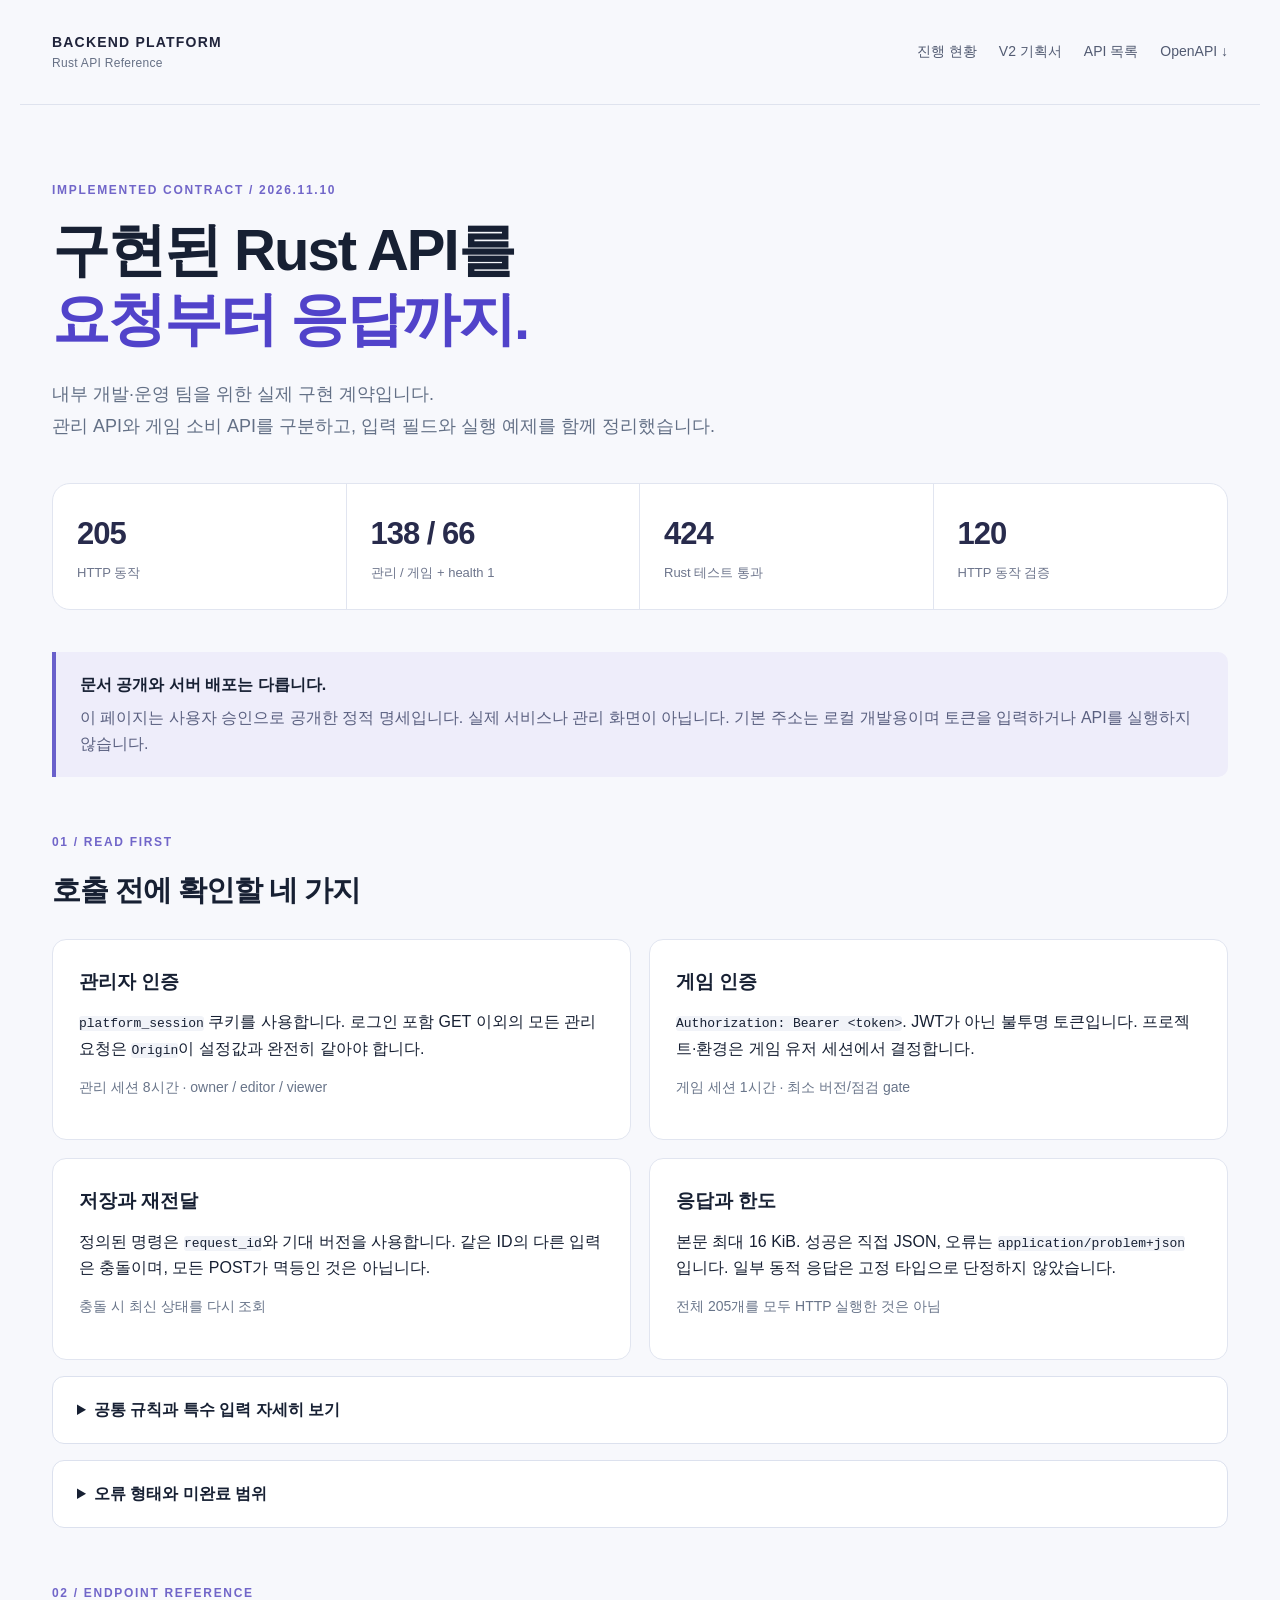
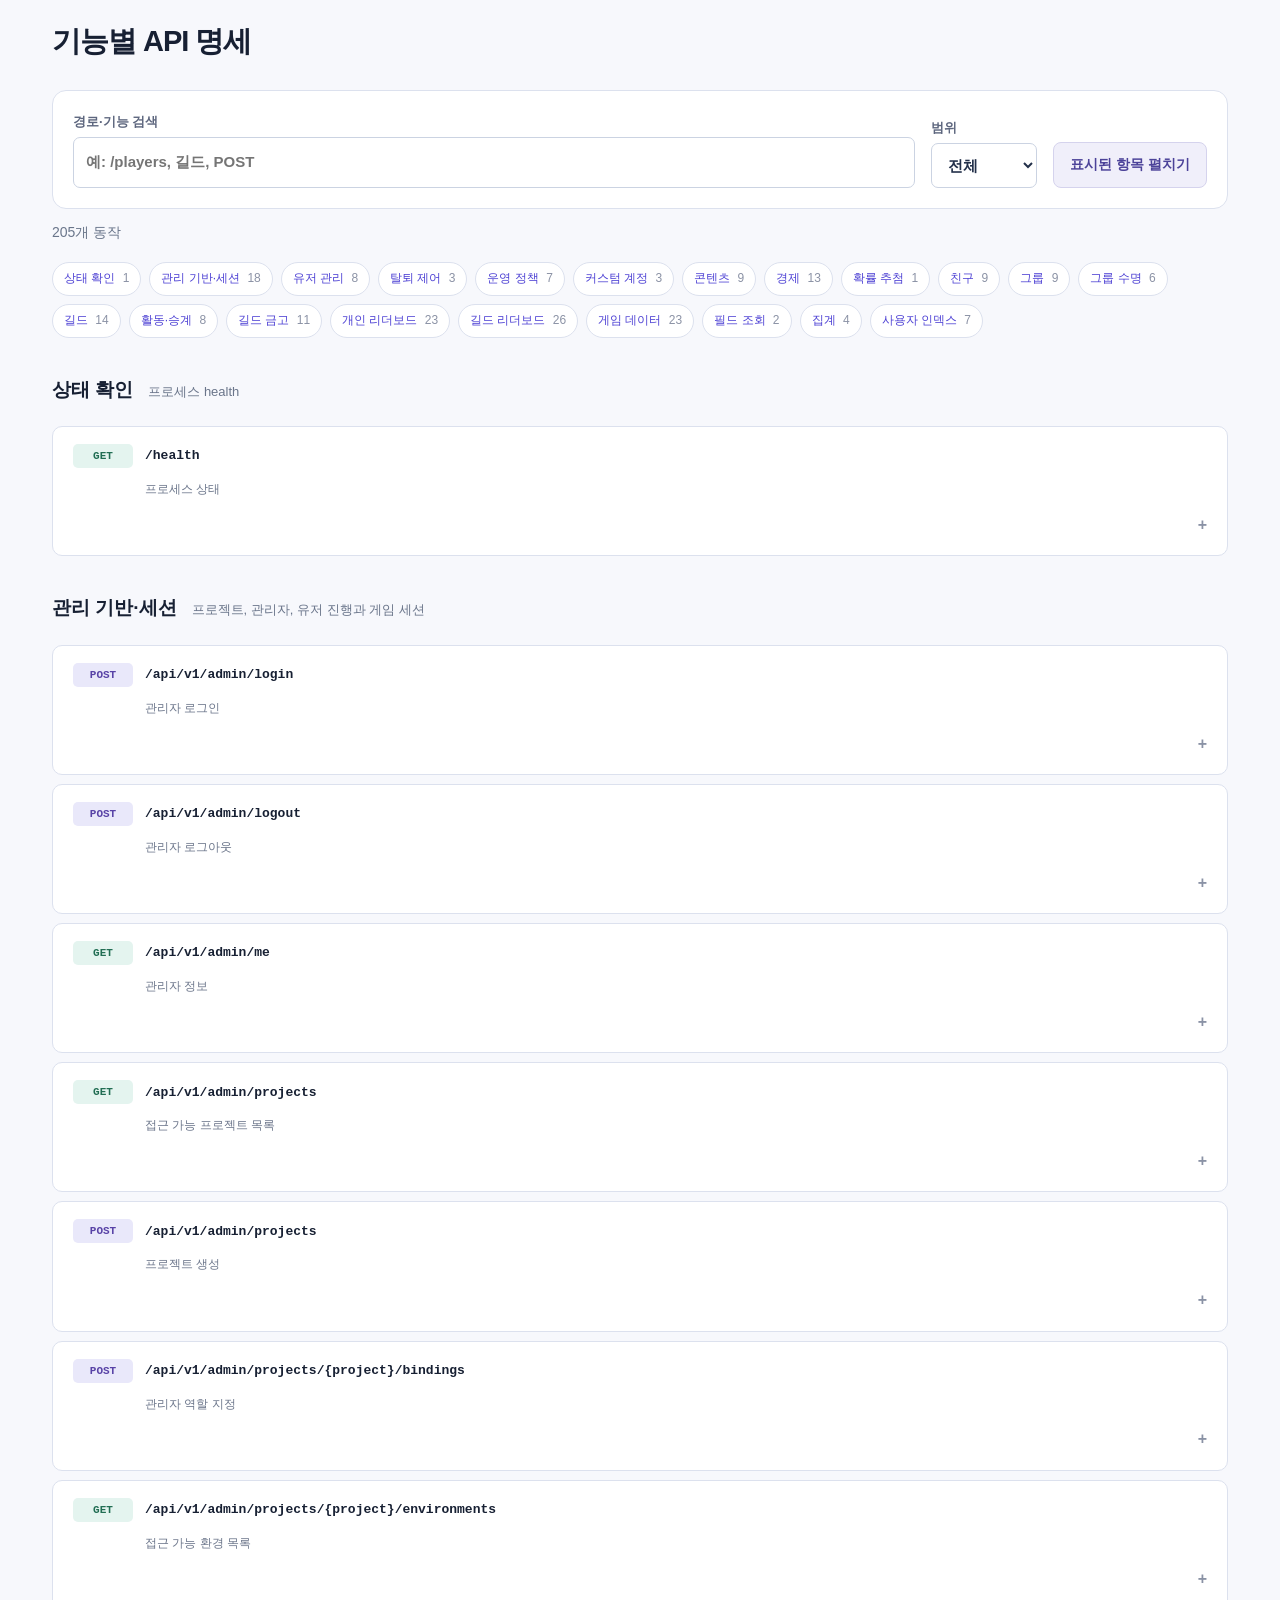
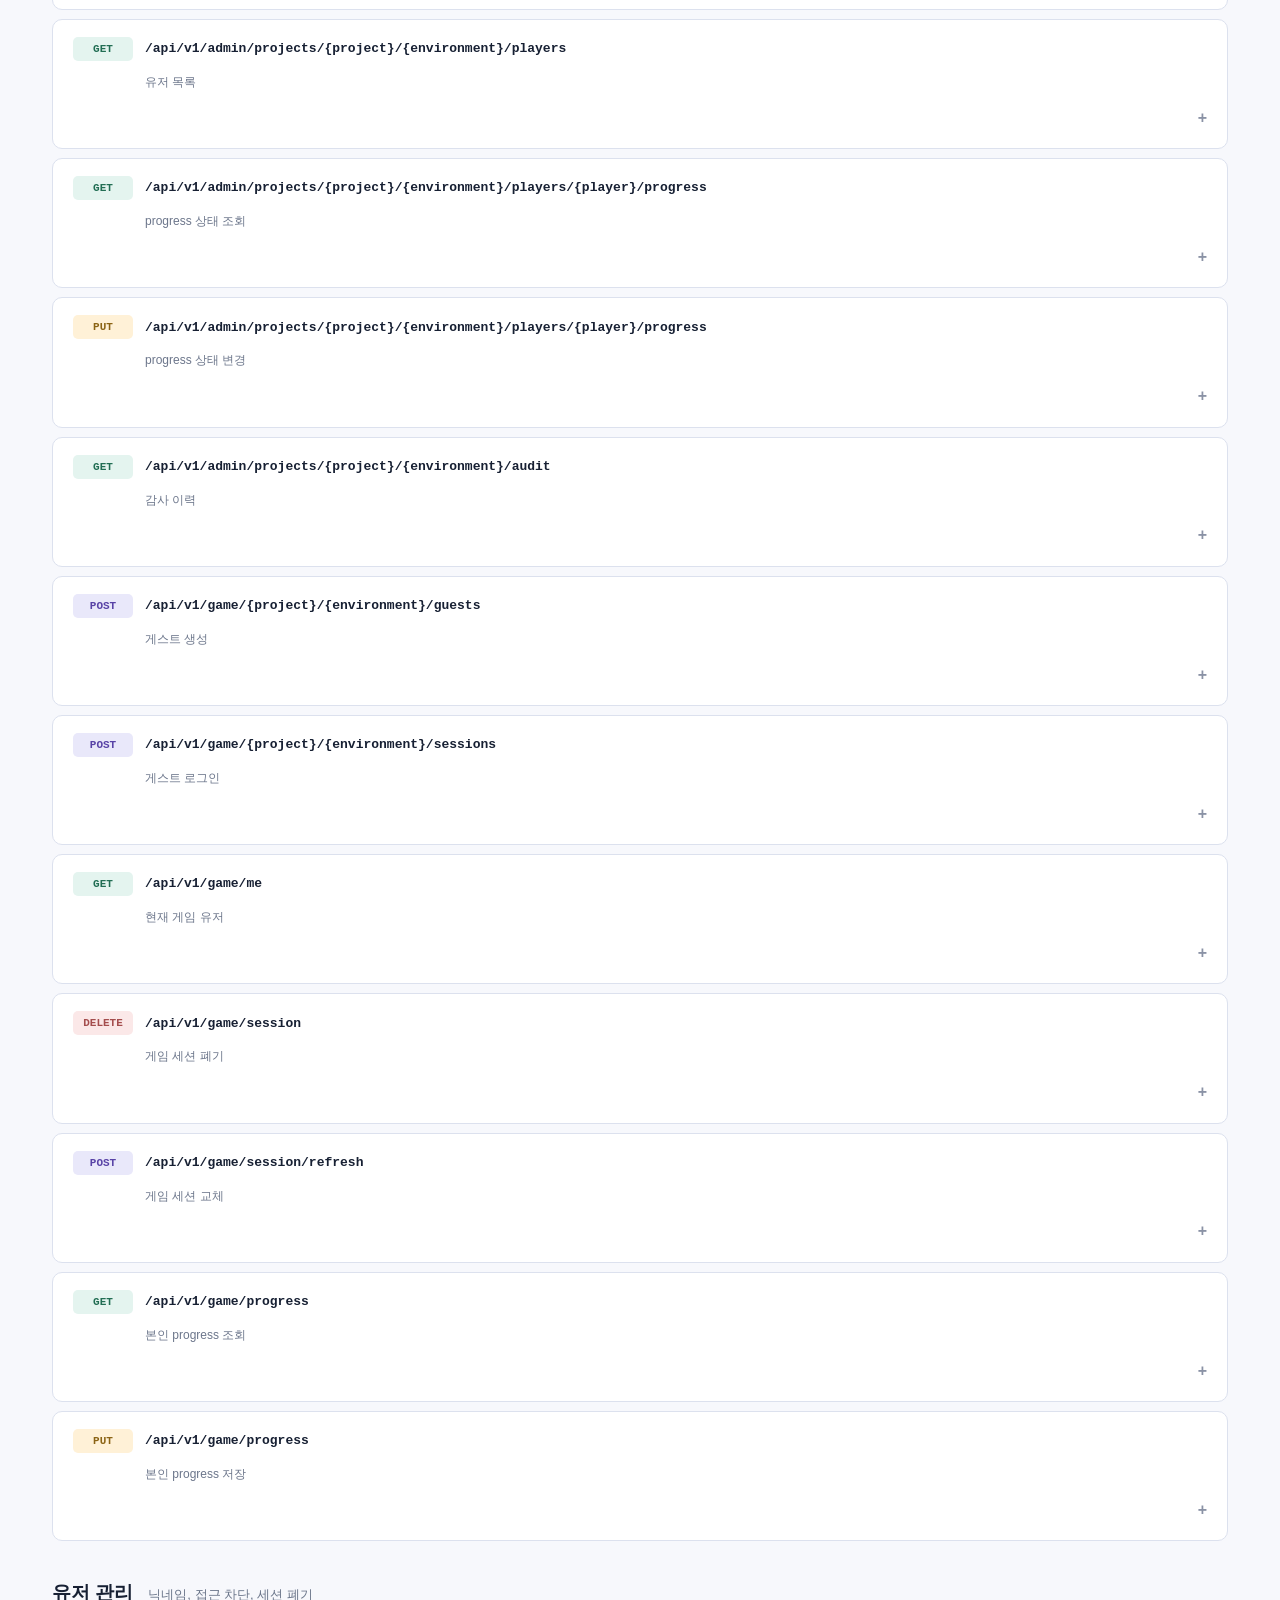
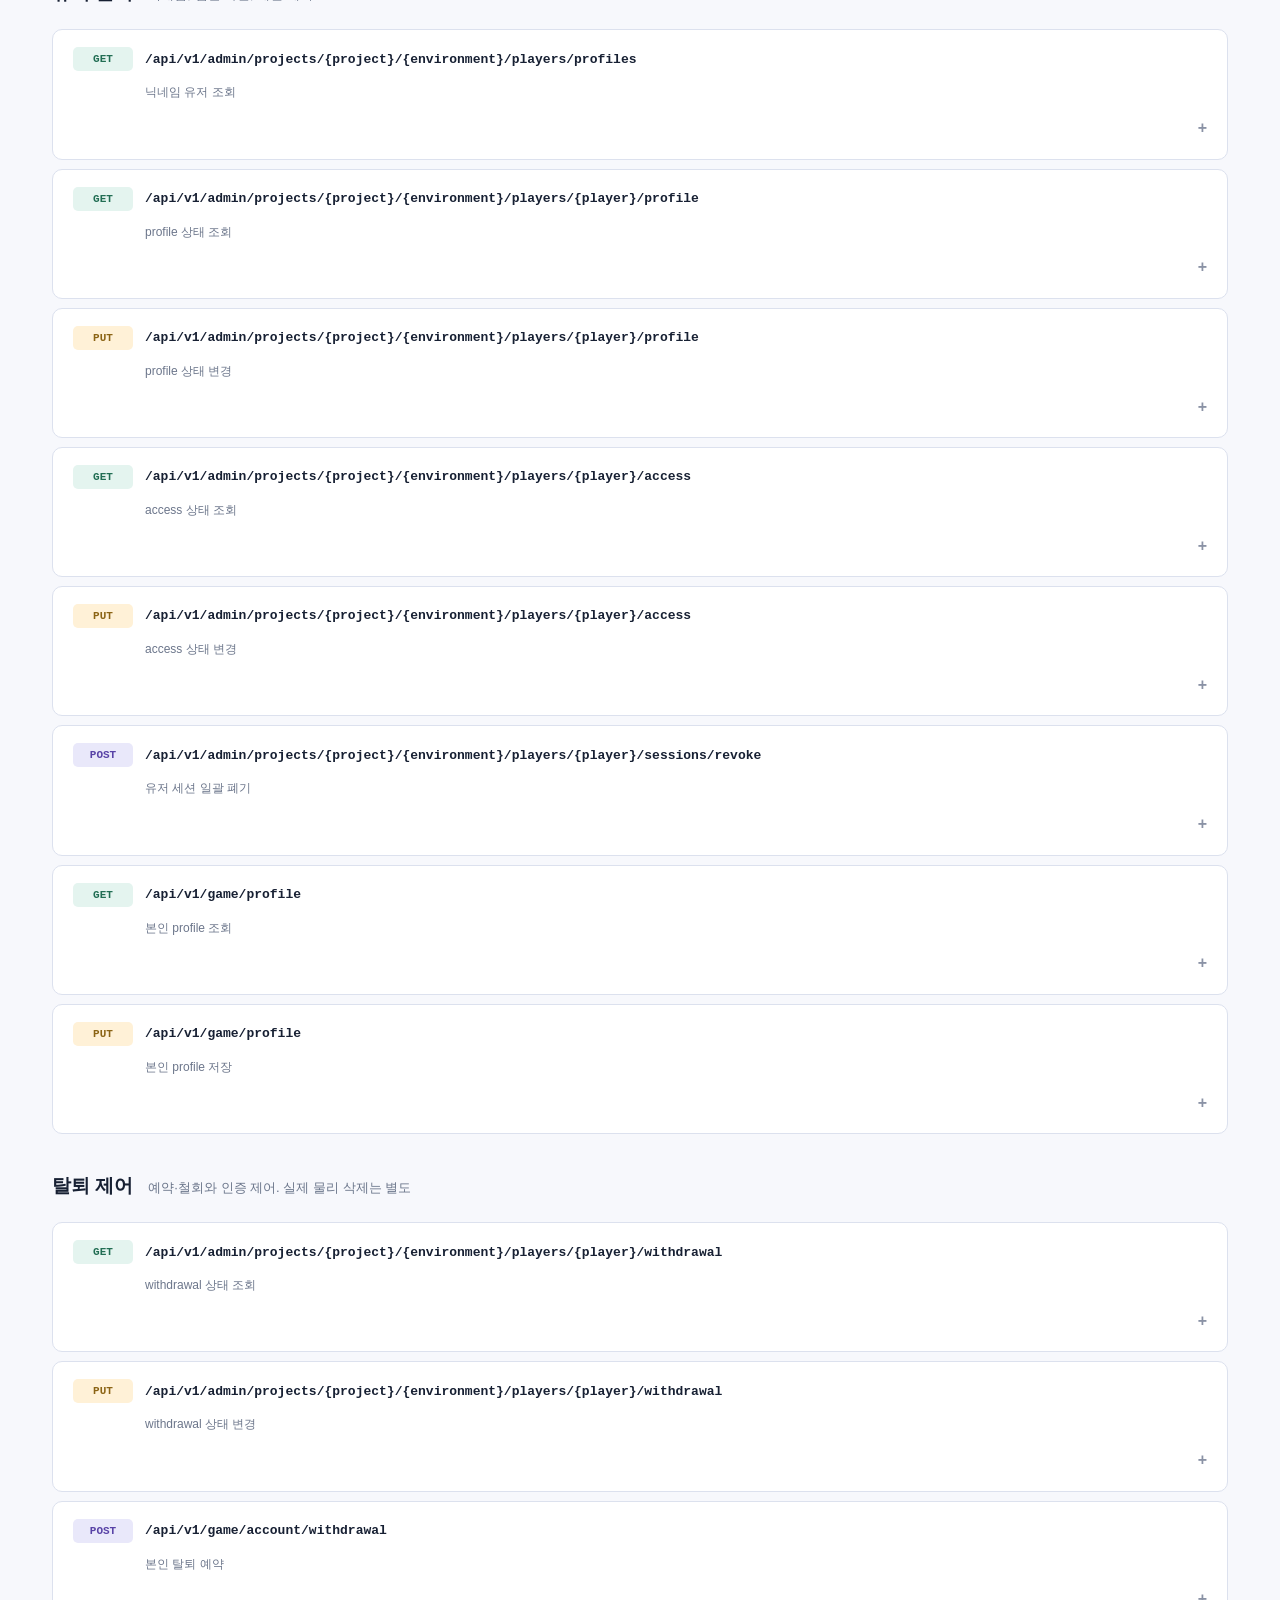
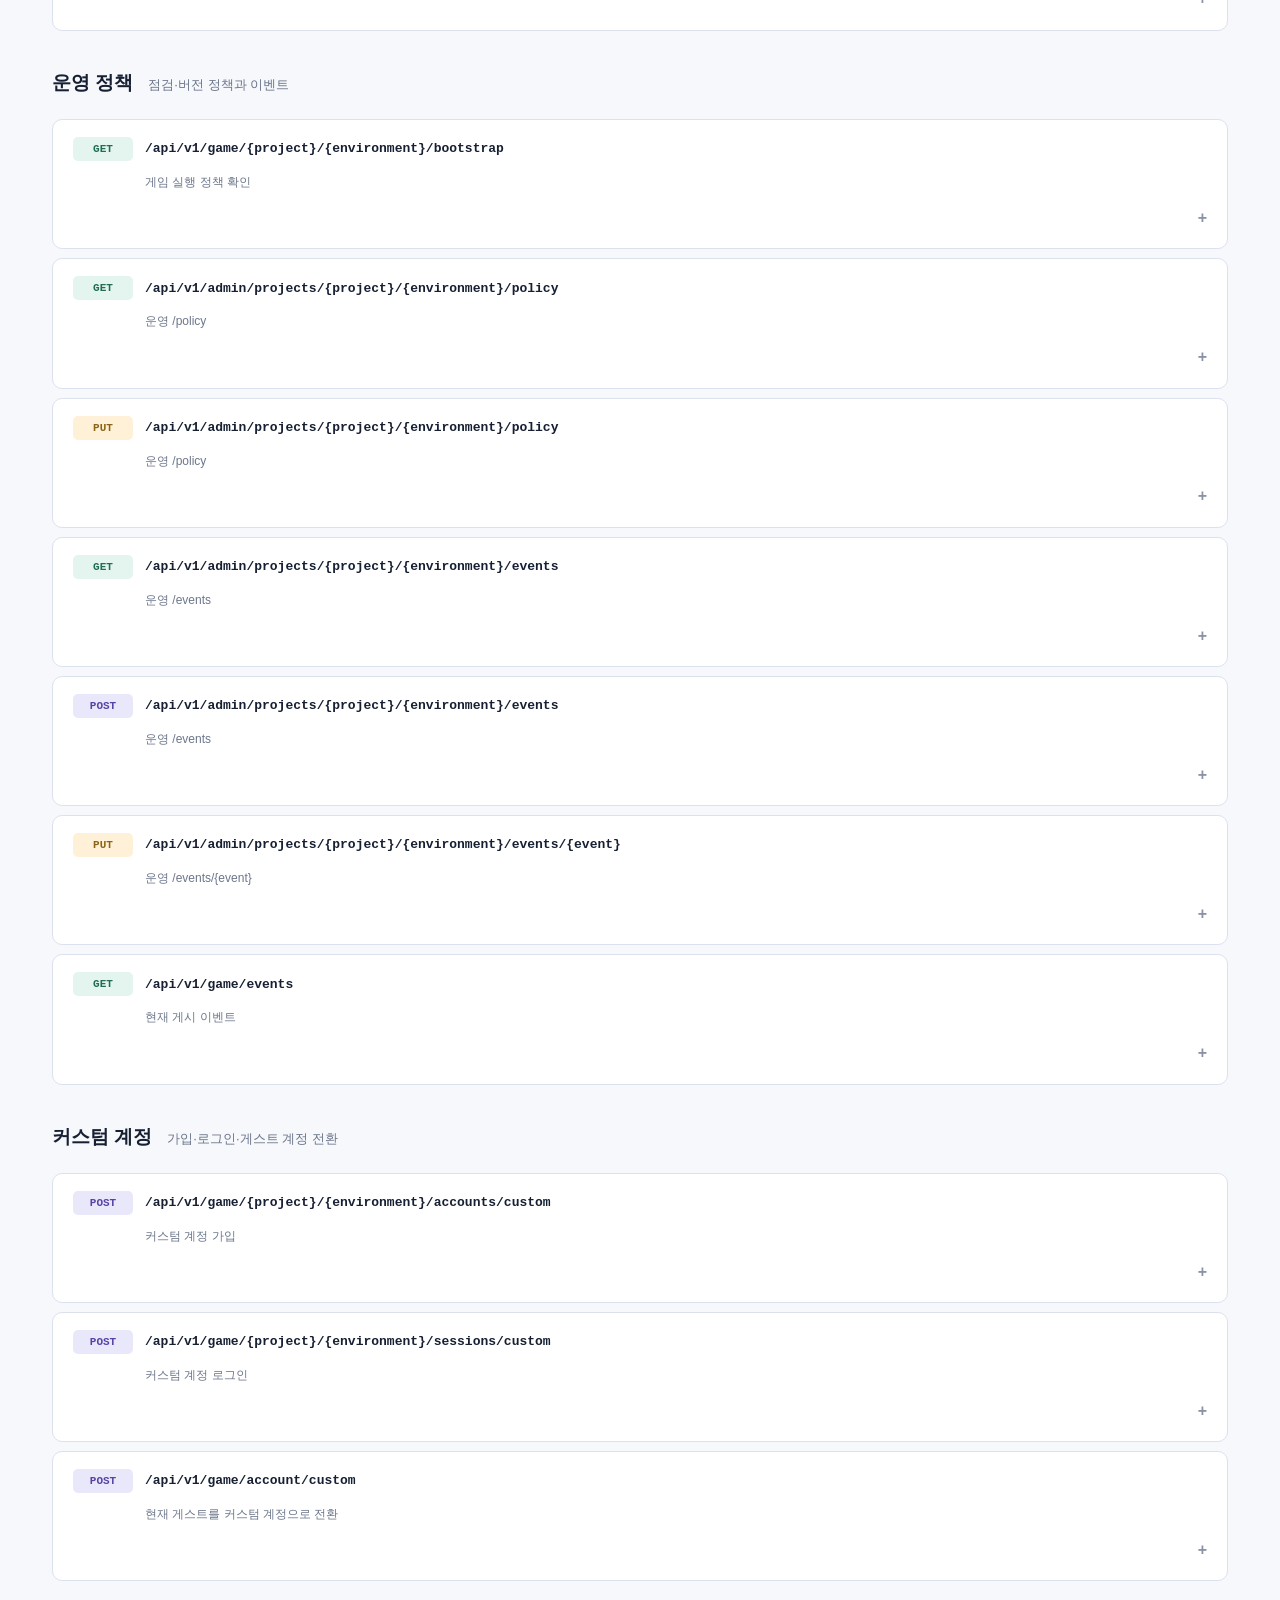
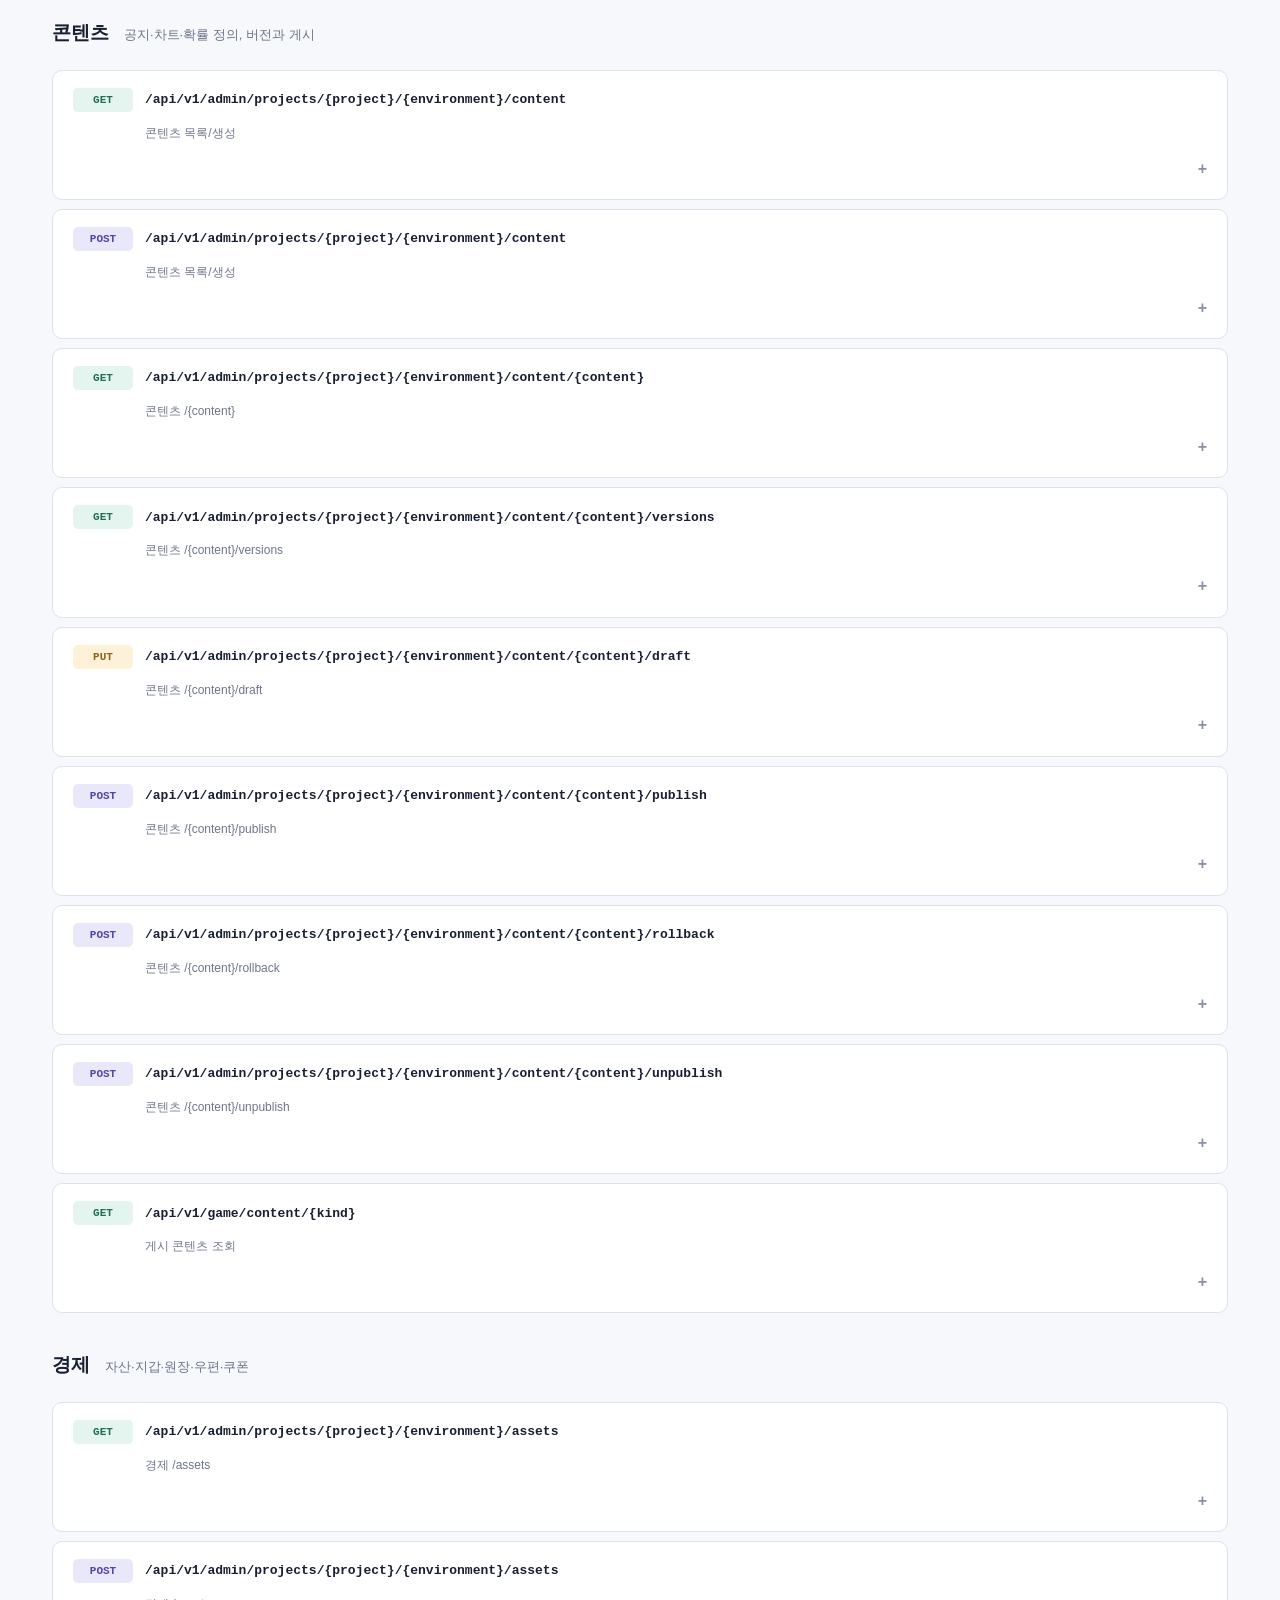
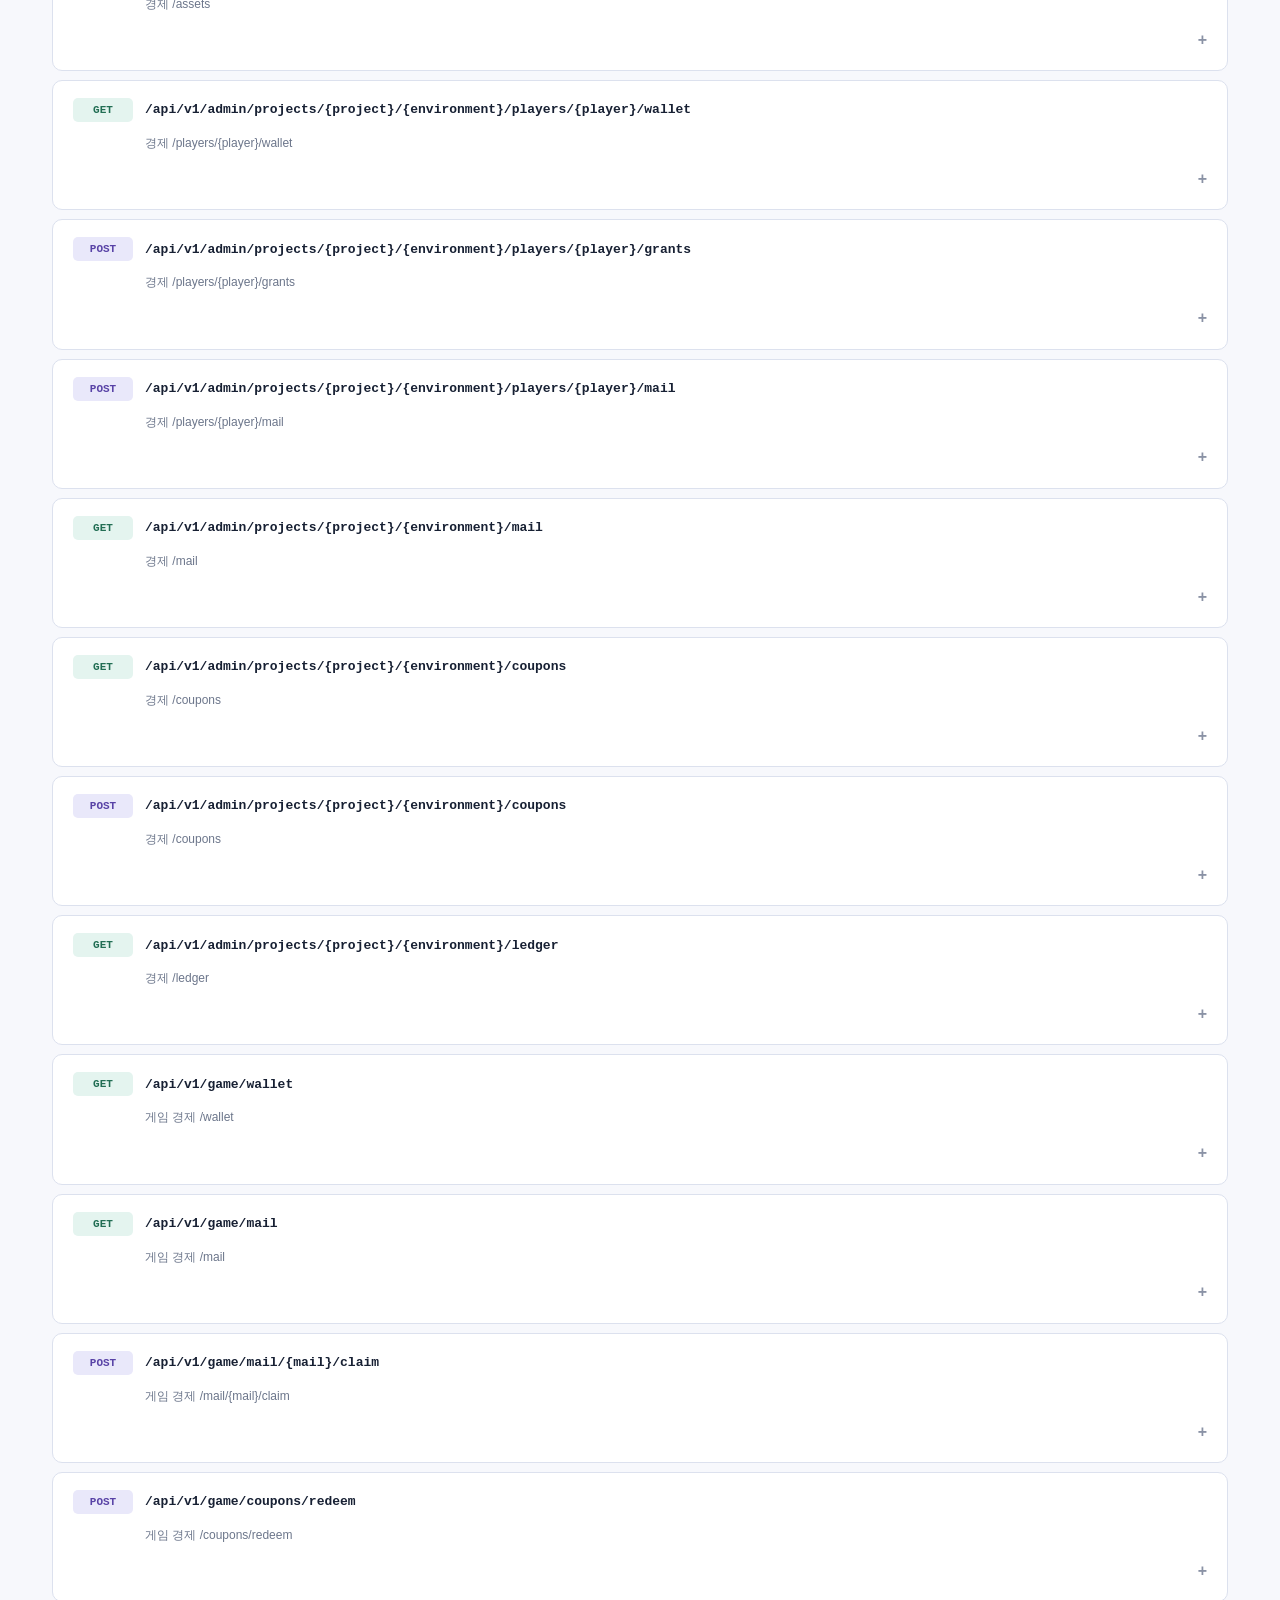
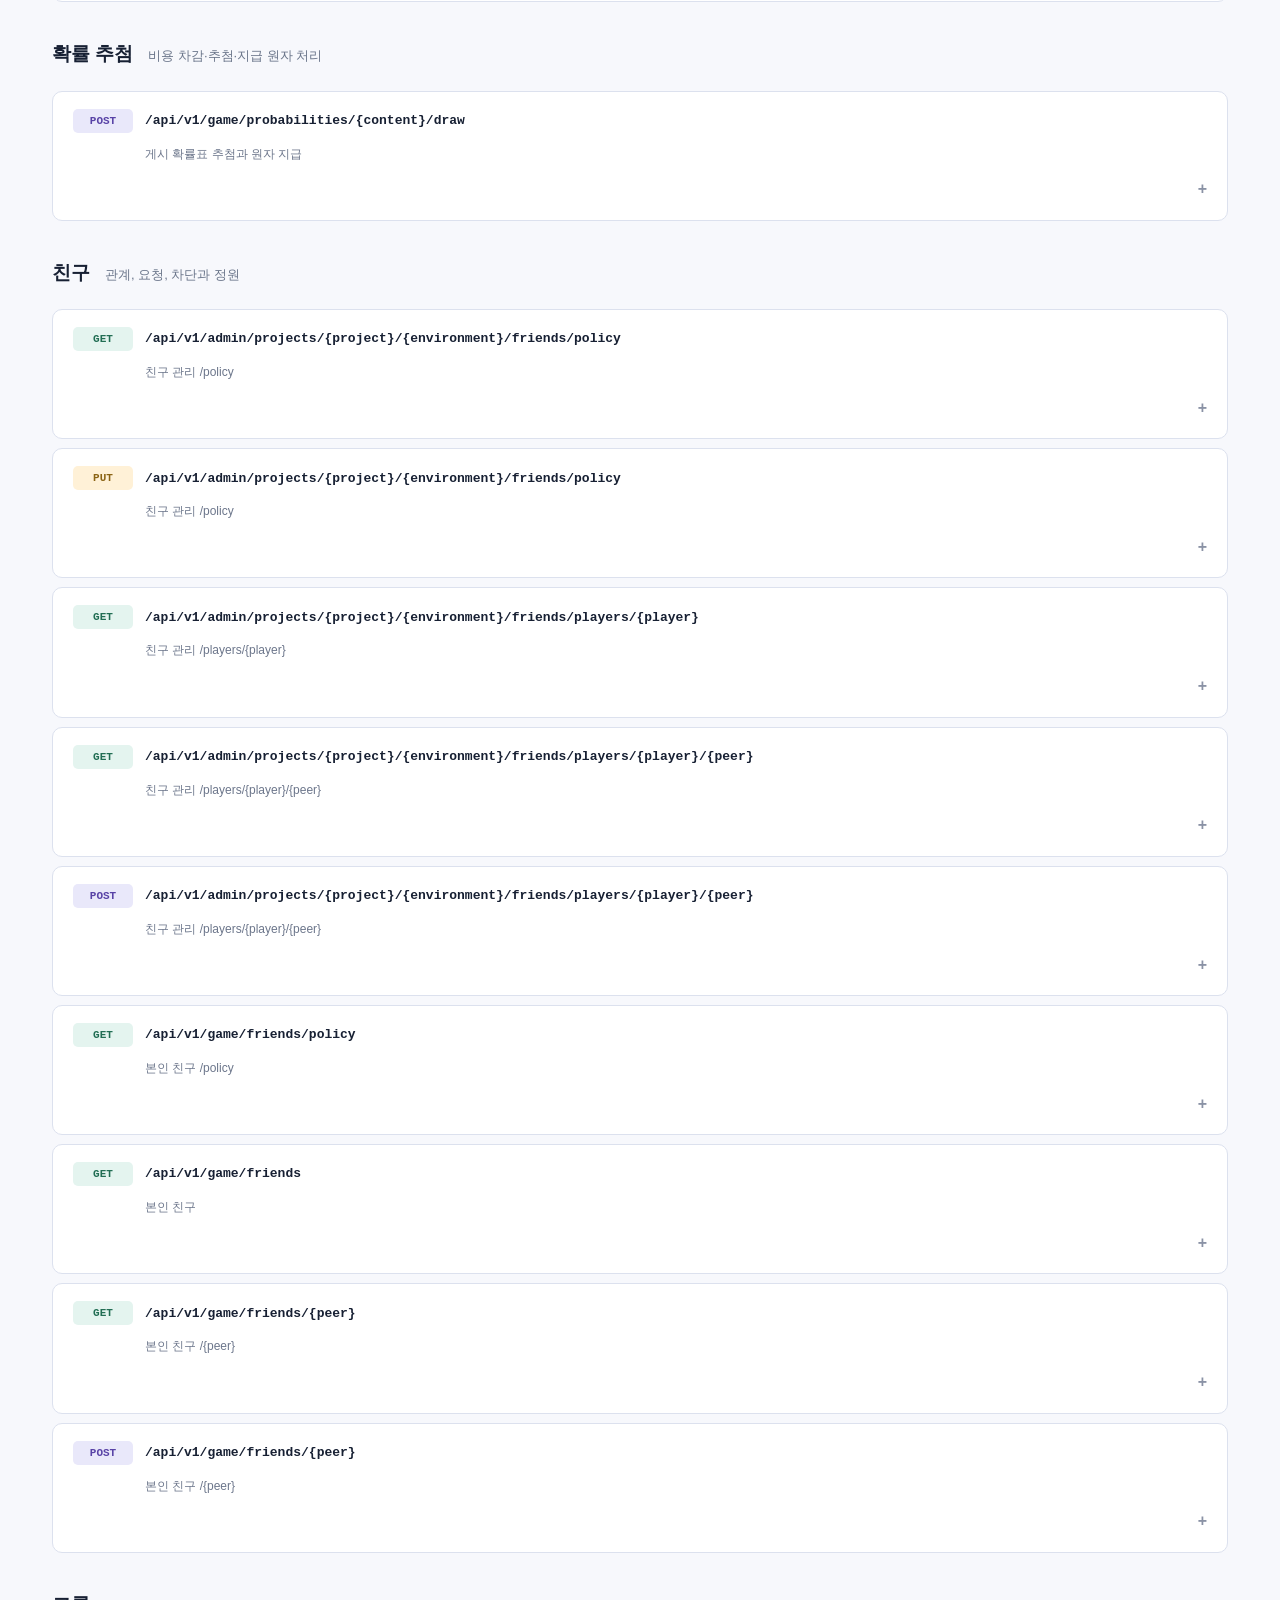
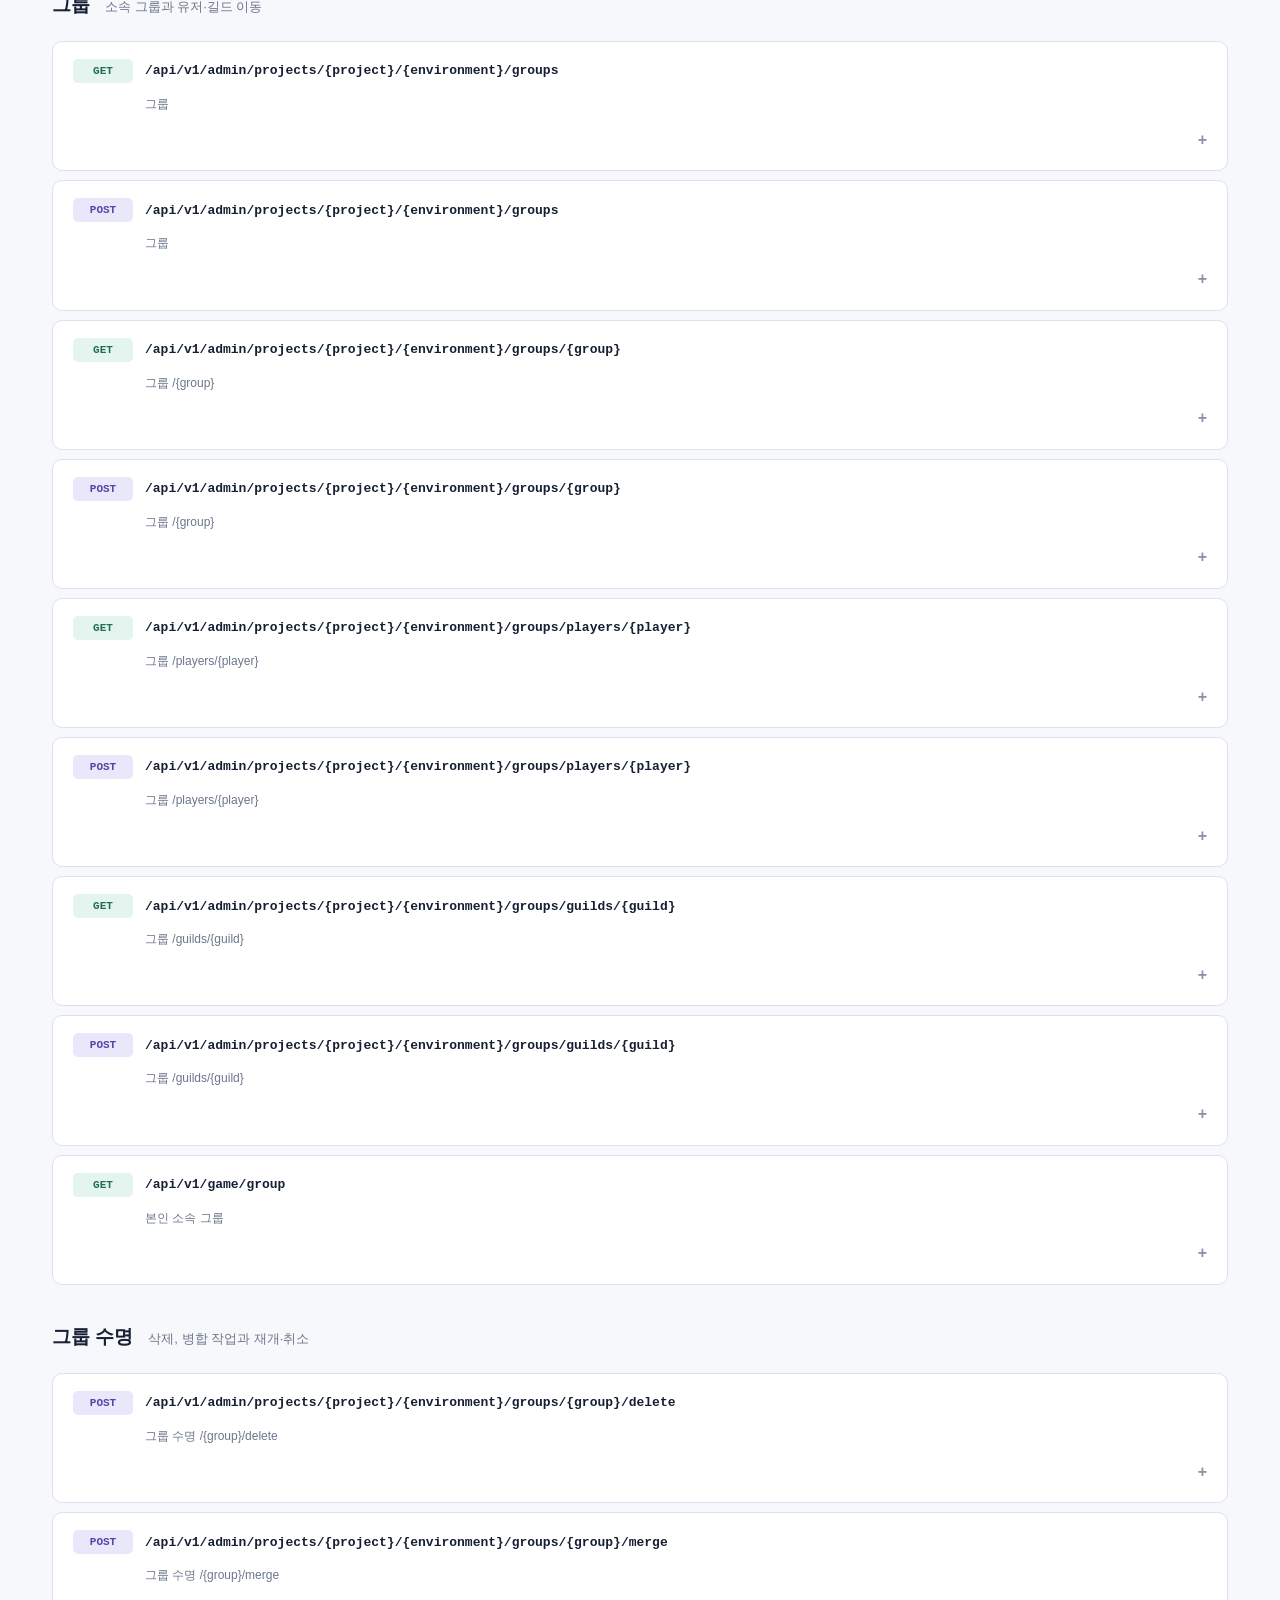
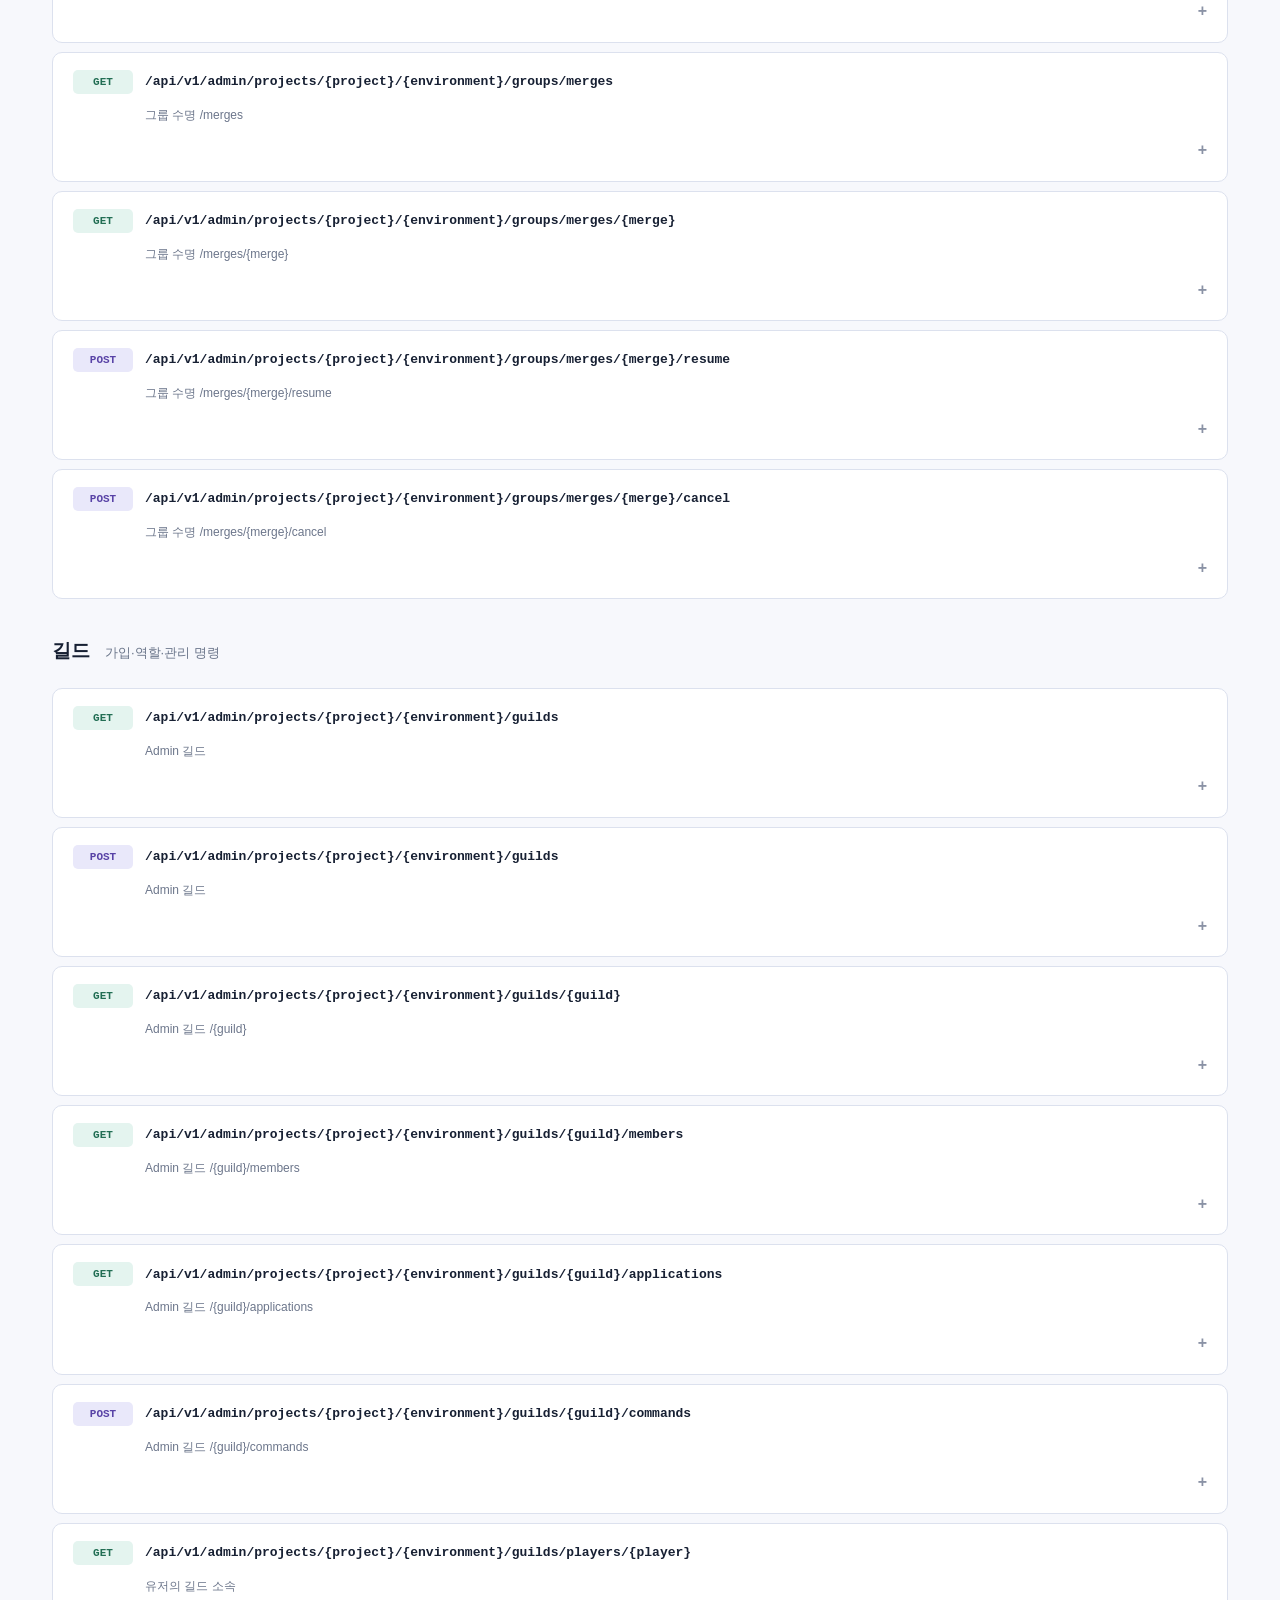
==== api/index.html @ 409e67e9 "Publish Rust API reference and backend platform V2 plan" ====
<!doctype html><html lang="ko"><head><meta charset="utf-8"><meta name="viewport" content="width=device-width, initial-scale=1"><meta name="robots" content="noindex,nofollow"><meta name="description" content="현재 구현된 Rust 관리·게임 API 205개 동작. 인증, 요청 필드, 응답 예제와 OpenAPI 다운로드."><title>Rust API 명세 · Backend Platform</title><link rel="stylesheet" href="styles.css"></head><body><a class="skip" href="#main">본문으로 건너뛰기</a><header><a class="brand" href="../">BACKEND PLATFORM<span>Rust API Reference</span></a><nav aria-label="문서 이동"><a href="../">진행 현황</a><a href="../plan-v2/">V2 기획서</a><a href="#operations">API 목록</a><a href="openapi.yaml" download>OpenAPI ↓</a></nav></header><main id="main"><section class="hero"><p class="eyebrow">IMPLEMENTED CONTRACT / 2026.11.10</p><h1>구현된 Rust API를<br><span>요청부터 응답까지.</span></h1><p class="lead">내부 개발·운영 팀을 위한 실제 구현 계약입니다.<br>관리 API와 게임 소비 API를 구분하고, 입력 필드와 실행 예제를 함께 정리했습니다.</p><div class="metrics"><div><strong>205</strong><span>HTTP 동작</span></div><div><strong>138 / 66</strong><span>관리 / 게임 + health 1</span></div><div><strong>424</strong><span>Rust 테스트 통과</span></div><div><strong>120</strong><span>HTTP 동작 검증</span></div></div></section><aside class="notice"><strong>문서 공개와 서버 배포는 다릅니다.</strong><p>이 페이지는 사용자 승인으로 공개한 정적 명세입니다. 실제 서비스나 관리 화면이 아닙니다. 기본 주소는 로컬 개발용이며 토큰을 입력하거나 API를 실행하지 않습니다.</p></aside><section id="guide"><p class="eyebrow">01 / READ FIRST</p><h2>호출 전에 확인할 네 가지</h2><div class="cards"><article><h3>관리자 인증</h3><p><code>platform_session</code> 쿠키를 사용합니다. 로그인 포함 GET 이외의 모든 관리 요청은 <code>Origin</code>이 설정값과 완전히 같아야 합니다.</p><p class="muted">관리 세션 8시간 · owner / editor / viewer</p></article><article><h3>게임 인증</h3><p><code>Authorization: Bearer &lt;token&gt;</code>. JWT가 아닌 불투명 토큰입니다. 프로젝트·환경은 게임 유저 세션에서 결정합니다.</p><p class="muted">게임 세션 1시간 · 최소 버전/점검 gate</p></article><article><h3>저장과 재전달</h3><p>정의된 명령은 <code>request_id</code>와 기대 버전을 사용합니다. 같은 ID의 다른 입력은 충돌이며, 모든 POST가 멱등인 것은 아닙니다.</p><p class="muted">충돌 시 최신 상태를 다시 조회</p></article><article><h3>응답과 한도</h3><p>본문 최대 16 KiB. 성공은 직접 JSON, 오류는 <code>application/problem+json</code>입니다. 일부 동적 응답은 고정 타입으로 단정하지 않았습니다.</p><p class="muted">전체 205개를 모두 HTTP 실행한 것은 아님</p></article></div><details class="guide"><summary>공통 규칙과 특수 입력 자세히 보기</summary><div class="guide-grid"><div><h3>주소와 상태</h3><p>기본 API: <code>http://127.0.0.1:8080/api/v1</code><br>Health: <code>GET /health</code><br>기본 Origin: <code>http://localhost:5188</code></p><p>현재 제품 서버에 <code>/docs</code>나 <code>/openapi</code> 라우트는 없습니다. 이 명세 파일은 별도로 게시한 것입니다.</p><h3>빈 본문과 빈 객체</h3><p>빈 본문은 null로 처리됩니다. 게스트 생성·우편 수령·활동 기록에는 반드시 <code>{}</code>를 보냅니다.</p><h3>관리 사유</h3><p>관리 변경은 대부분 공백 아닌 reason이 필요합니다. 게임 요청은 대체로 reason을 금지하지만, 길드 금고와 길드 점수 refresh는 reason을 요구합니다.</p></div><div><h3>게임 버전</h3><p><code>X-Client-Version</code>은 x.y.z 숫자 버전입니다. bootstrap은 헤더 대신 필수 query <code>client_version</code>을 사용합니다. 최소 버전 미달은 426, 활성 점검은 503입니다.</p><h3>조회·그룹 경로</h3><p>그룹별 리더보드의 관리 경로에는 <code>/groups/{group}</code>가 필요합니다. 게임은 현재 유저 그룹을 자동 선택합니다. Count/Any는 cursor를 받지 않습니다.</p><h3>단일 서버 경계</h3><p>현재 SQLite DB22·WAL, DB 슬롯 8개, busy 대기 3초입니다. 분산 확장·운영 SLO·실제 백업 복원 성공을 이 문서로 보장하지 않습니다.</p></div></div></details><details class="guide"><summary>오류 형태와 미완료 범위</summary><pre>{"type":"urn:game-platform:error:version_conflict","title":"version_conflict","status":409,"code":"version_conflict"}</pre><p>401 인증 · 403 권한/Origin/차단 · 404 대상 없음 · 409 버전/멱등/상태 충돌 · 410 만료/탈퇴 · 413 크기 초과 · 422 입력/쿼리 · 426 업데이트 · 428 전제조건 · 429 호출량 · 431 조건 헤더 · 500 내부 오류 · 503 점검/혼잡/기한.</p><p>탈퇴 실제 purge, 계정 복구·소셜 공급자, 외부 결제·푸시, 실시간 채팅·매치·월드는 구현 완료로 표시하지 않았습니다. 외부 고객 문의·신고는 현재 내부 관리 범위에서 제외합니다.</p></details></section><section id="operations"><p class="eyebrow">02 / ENDPOINT REFERENCE</p><h2>기능별 API 명세</h2><div class="toolbar"><label for="search">경로·기능 검색<input id="search" type="search" placeholder="예: /players, 길드, POST" autocomplete="off"></label><label for="scope">범위<select id="scope"><option value="all">전체</option><option value="admin">관리 API</option><option value="game">게임 API</option><option value="health">Health</option></select></label><button id="expand" type="button">표시된 항목 펼치기</button></div><p id="result-count" class="muted" aria-live="polite">205개 동작</p><nav class="module-nav" aria-label="기능별 이동">
<a href="#module-lib">상태 확인 <span>1</span></a>
<a href="#module-api">관리 기반·세션 <span>18</span></a>
<a href="#module-players">유저 관리 <span>8</span></a>
<a href="#module-withdrawal">탈퇴 제어 <span>3</span></a>
<a href="#module-operations">운영 정책 <span>7</span></a>
<a href="#module-accounts">커스텀 계정 <span>3</span></a>
<a href="#module-content">콘텐츠 <span>9</span></a>
<a href="#module-economy">경제 <span>13</span></a>
<a href="#module-probability">확률 추첨 <span>1</span></a>
<a href="#module-friends">친구 <span>9</span></a>
<a href="#module-groups">그룹 <span>9</span></a>
<a href="#module-group_lifecycle">그룹 수명 <span>6</span></a>
<a href="#module-guilds">길드 <span>14</span></a>
<a href="#module-guild_activity">활동·승계 <span>8</span></a>
<a href="#module-guild_treasury">길드 금고 <span>11</span></a>
<a href="#module-leaderboards">개인 리더보드 <span>23</span></a>
<a href="#module-guild_leaderboards">길드 리더보드 <span>26</span></a>
<a href="#module-game_data">게임 데이터 <span>23</span></a>
<a href="#module-game_data_row_query">필드 조회 <span>2</span></a>
<a href="#module-game_data_row_query_aggregate">집계 <span>4</span></a>
<a href="#module-game_data_indexes">사용자 인덱스 <span>7</span></a>
</nav>
<section class="module" id="module-lib"><div class="module-title"><h3>상태 확인</h3><p>프로세스 health</p></div>
<details class="endpoint" data-scope="health" data-search="get /health 프로세스 상태 상태 확인"><summary><span class="method get">GET</span><span class="endpoint-path">/health</span><span class="endpoint-name">프로세스 상태</span></summary><div class="endpoint-body">
<p>현재 Rust 구현의 동작을 기록한 내부용 계약.</p><p class="muted">인증: 공개 · 성공: 200</p>
<h4>실제 시험 응답 · 200</h4><pre>{
  &quot;status&quot;: &quot;ok&quot;
}</pre>
</div></details>
</section>
<section class="module" id="module-api"><div class="module-title"><h3>관리 기반·세션</h3><p>프로젝트, 관리자, 유저 진행과 게임 세션</p></div>
<details class="endpoint" data-scope="admin" data-search="post /api/v1/admin/login 관리자 로그인 관리 기반·세션"><summary><span class="method post">POST</span><span class="endpoint-path">/api/v1/admin/login</span><span class="endpoint-name">관리자 로그인</span></summary><div class="endpoint-body">
<p>현재 Rust 구현의 동작을 기록한 내부용 계약. 응답 스키마는 확장 가능한 객체로 남겼으며 실제 실행 예제를 함께 제공한다.</p><p class="muted">인증: 공개 · 성공: 200</p>
<h4>경로와 헤더·Query</h4><div class="table-wrap"><table><thead><tr><th>필드</th><th>위치 / 필수</th><th>설명</th></tr></thead><tbody>
<tr><td><code>Origin</code></td><td>header / 필수</td><td>PLATFORM_ORIGIN과 완전 일치. 기본 http://localhost:5188. 로그인도 필요.</td></tr>
</tbody></table></div>
<h4>JSON 요청 본문</h4><div class="table-wrap"><table><thead><tr><th>필드</th><th>타입</th><th>필수</th><th>설명</th></tr></thead><tbody>
<tr><td><code>username</code></td><td>string</td><td>필수</td><td></td></tr>
<tr><td><code>password</code></td><td>string</td><td>필수</td><td></td></tr>
</tbody></table></div><details class="schema"><summary>전체 스키마 api_Login</summary><pre>{
  &quot;type&quot;: &quot;object&quot;,
  &quot;properties&quot;: {
    &quot;username&quot;: {
      &quot;type&quot;: &quot;string&quot;
    },
    &quot;password&quot;: {
      &quot;type&quot;: &quot;string&quot;
    }
  },
  &quot;additionalProperties&quot;: false,
  &quot;required&quot;: [
    &quot;username&quot;,
    &quot;password&quot;
  ]
}</pre></details>
<h4>실제 시험 요청</h4><pre>{
  &quot;username&quot;: &quot;api_docs_admin&quot;,
  &quot;password&quot;: &quot;&lt;redacted-test-secret&gt;&quot;
}</pre>
<h4>실제 시험 응답 · 200</h4><pre>{
  &quot;id&quot;: &quot;c8a04cc1-0495-4de7-8ca6-c3809b5e44f4&quot;,
  &quot;is_owner&quot;: true
}</pre>
</div></details>
<details class="endpoint" data-scope="admin" data-search="post /api/v1/admin/logout 관리자 로그아웃 관리 기반·세션"><summary><span class="method post">POST</span><span class="endpoint-path">/api/v1/admin/logout</span><span class="endpoint-name">관리자 로그아웃</span></summary><div class="endpoint-body">
<p>현재 Rust 구현의 동작을 기록한 내부용 계약. 응답 스키마는 확장 가능한 객체로 남겼으며 실제 실행 예제를 함께 제공한다.</p><p class="muted">인증: 관리자 쿠키 · 성공: 204</p>
<h4>경로와 헤더·Query</h4><div class="table-wrap"><table><thead><tr><th>필드</th><th>위치 / 필수</th><th>설명</th></tr></thead><tbody>
<tr><td><code>Origin</code></td><td>header / 필수</td><td>PLATFORM_ORIGIN과 완전 일치. 기본 http://localhost:5188. 로그인도 필요.</td></tr>
</tbody></table></div>
<p class="muted">이 동작에는 별도 실제 응답 예제를 첨부하지 않았습니다. OpenAPI의 입력 계약과 서버 검증을 확인하세요.</p>
</div></details>
<details class="endpoint" data-scope="admin" data-search="get /api/v1/admin/me 관리자 정보 관리 기반·세션"><summary><span class="method get">GET</span><span class="endpoint-path">/api/v1/admin/me</span><span class="endpoint-name">관리자 정보</span></summary><div class="endpoint-body">
<p>현재 Rust 구현의 동작을 기록한 내부용 계약. 응답 스키마는 확장 가능한 객체로 남겼으며 실제 실행 예제를 함께 제공한다.</p><p class="muted">인증: 관리자 쿠키 · 성공: 200</p>
<h4>실제 시험 응답 · 200</h4><pre>{
  &quot;id&quot;: &quot;c8a04cc1-0495-4de7-8ca6-c3809b5e44f4&quot;,
  &quot;is_owner&quot;: true,
  &quot;username&quot;: &quot;api_docs_admin&quot;
}</pre>
</div></details>
<details class="endpoint" data-scope="admin" data-search="get /api/v1/admin/projects 접근 가능 프로젝트 목록 관리 기반·세션"><summary><span class="method get">GET</span><span class="endpoint-path">/api/v1/admin/projects</span><span class="endpoint-name">접근 가능 프로젝트 목록</span></summary><div class="endpoint-body">
<p>현재 Rust 구현의 동작을 기록한 내부용 계약. 응답 스키마는 확장 가능한 객체로 남겼으며 실제 실행 예제를 함께 제공한다.</p><p class="muted">인증: 관리자 쿠키 · 성공: 200</p>
<h4>경로와 헤더·Query</h4><div class="table-wrap"><table><thead><tr><th>필드</th><th>위치 / 필수</th><th>설명</th></tr></thead><tbody>
<tr><td><code>cursor</code></td><td>query / 선택</td><td>선택 query 값. 다른 목록의 커서와 혼용하지 않는다.</td></tr>
</tbody></table></div>
<h4>실제 시험 응답 · 200</h4><pre>{
  &quot;items&quot;: [
    {
      &quot;id&quot;: &quot;3e8e8d39-50a4-42d9-83c9-e0888d929ff5&quot;,
      &quot;name&quot;: &quot;API reference fixture&quot;
    }
  ],
  &quot;next_cursor&quot;: null
}</pre>
</div></details>
<details class="endpoint" data-scope="admin" data-search="post /api/v1/admin/projects 프로젝트 생성 관리 기반·세션"><summary><span class="method post">POST</span><span class="endpoint-path">/api/v1/admin/projects</span><span class="endpoint-name">프로젝트 생성</span></summary><div class="endpoint-body">
<p>현재 Rust 구현의 동작을 기록한 내부용 계약. 응답 스키마는 확장 가능한 객체로 남겼으며 실제 실행 예제를 함께 제공한다.</p><p class="muted">인증: 관리자 쿠키 · 성공: 201</p>
<h4>경로와 헤더·Query</h4><div class="table-wrap"><table><thead><tr><th>필드</th><th>위치 / 필수</th><th>설명</th></tr></thead><tbody>
<tr><td><code>Origin</code></td><td>header / 필수</td><td>PLATFORM_ORIGIN과 완전 일치. 기본 http://localhost:5188. 로그인도 필요.</td></tr>
</tbody></table></div>
<h4>JSON 요청 본문</h4><div class="table-wrap"><table><thead><tr><th>필드</th><th>타입</th><th>필수</th><th>설명</th></tr></thead><tbody>
<tr><td><code>name</code></td><td>string</td><td>필수</td><td></td></tr>
</tbody></table></div><details class="schema"><summary>전체 스키마 api_Project</summary><pre>{
  &quot;type&quot;: &quot;object&quot;,
  &quot;properties&quot;: {
    &quot;name&quot;: {
      &quot;type&quot;: &quot;string&quot;
    }
  },
  &quot;additionalProperties&quot;: false,
  &quot;required&quot;: [
    &quot;name&quot;
  ]
}</pre></details>
<h4>실제 시험 요청</h4><pre>{
  &quot;name&quot;: &quot;API reference fixture&quot;
}</pre>
<h4>실제 시험 응답 · 201</h4><pre>{
  &quot;id&quot;: &quot;3e8e8d39-50a4-42d9-83c9-e0888d929ff5&quot;,
  &quot;name&quot;: &quot;API reference fixture&quot;
}</pre>
</div></details>
<details class="endpoint" data-scope="admin" data-search="post /api/v1/admin/projects/{project}/bindings 관리자 역할 지정 관리 기반·세션"><summary><span class="method post">POST</span><span class="endpoint-path">/api/v1/admin/projects/{project}/bindings</span><span class="endpoint-name">관리자 역할 지정</span></summary><div class="endpoint-body">
<p>현재 Rust 구현의 동작을 기록한 내부용 계약. 응답 스키마는 확장 가능한 객체로 남겼으며 실제 실행 예제를 함께 제공한다.</p><p class="muted">인증: 관리자 쿠키 · 성공: 200</p>
<h4>경로와 헤더·Query</h4><div class="table-wrap"><table><thead><tr><th>필드</th><th>위치 / 필수</th><th>설명</th></tr></thead><tbody>
<tr><td><code>project</code></td><td>path / 필수</td><td>경로 식별자. 응답에서 얻은 값을 사용한다.</td></tr>
<tr><td><code>Origin</code></td><td>header / 필수</td><td>PLATFORM_ORIGIN과 완전 일치. 기본 http://localhost:5188. 로그인도 필요.</td></tr>
</tbody></table></div>
<h4>JSON 요청 본문</h4><div class="table-wrap"><table><thead><tr><th>필드</th><th>타입</th><th>필수</th><th>설명</th></tr></thead><tbody>
<tr><td><code>admin_id</code></td><td>string</td><td>필수</td><td></td></tr>
<tr><td><code>environment</code></td><td>string</td><td>필수</td><td></td></tr>
<tr><td><code>role</code></td><td>viewer | editor</td><td>필수</td><td></td></tr>
</tbody></table></div><details class="schema"><summary>전체 스키마 api_Binding</summary><pre>{
  &quot;type&quot;: &quot;object&quot;,
  &quot;properties&quot;: {
    &quot;admin_id&quot;: {
      &quot;type&quot;: &quot;string&quot;
    },
    &quot;environment&quot;: {
      &quot;type&quot;: &quot;string&quot;
    },
    &quot;role&quot;: {
      &quot;type&quot;: &quot;string&quot;,
      &quot;enum&quot;: [
        &quot;viewer&quot;,
        &quot;editor&quot;
      ]
    }
  },
  &quot;additionalProperties&quot;: false,
  &quot;required&quot;: [
    &quot;admin_id&quot;,
    &quot;environment&quot;,
    &quot;role&quot;
  ]
}</pre></details>
<p class="muted">이 동작에는 별도 실제 응답 예제를 첨부하지 않았습니다. OpenAPI의 입력 계약과 서버 검증을 확인하세요.</p>
</div></details>
<details class="endpoint" data-scope="admin" data-search="get /api/v1/admin/projects/{project}/environments 접근 가능 환경 목록 관리 기반·세션"><summary><span class="method get">GET</span><span class="endpoint-path">/api/v1/admin/projects/{project}/environments</span><span class="endpoint-name">접근 가능 환경 목록</span></summary><div class="endpoint-body">
<p>현재 Rust 구현의 동작을 기록한 내부용 계약. 응답 스키마는 확장 가능한 객체로 남겼으며 실제 실행 예제를 함께 제공한다.</p><p class="muted">인증: 관리자 쿠키 · 성공: 200</p>
<h4>경로와 헤더·Query</h4><div class="table-wrap"><table><thead><tr><th>필드</th><th>위치 / 필수</th><th>설명</th></tr></thead><tbody>
<tr><td><code>project</code></td><td>path / 필수</td><td>경로 식별자. 응답에서 얻은 값을 사용한다.</td></tr>
</tbody></table></div>
<h4>실제 시험 응답 · 200</h4><pre>{
  &quot;items&quot;: [
    {
      &quot;name&quot;: &quot;development&quot;,
      &quot;role&quot;: &quot;owner&quot;
    },
    {
      &quot;name&quot;: &quot;production&quot;,
      &quot;role&quot;: &quot;owner&quot;
    }
  ]
}</pre>
</div></details>
<details class="endpoint" data-scope="admin" data-search="get /api/v1/admin/projects/{project}/{environment}/players 유저 목록 관리 기반·세션"><summary><span class="method get">GET</span><span class="endpoint-path">/api/v1/admin/projects/{project}/{environment}/players</span><span class="endpoint-name">유저 목록</span></summary><div class="endpoint-body">
<p>현재 Rust 구현의 동작을 기록한 내부용 계약. 응답 스키마는 확장 가능한 객체로 남겼으며 실제 실행 예제를 함께 제공한다.</p><p class="muted">인증: 관리자 쿠키 · 성공: 200</p>
<h4>경로와 헤더·Query</h4><div class="table-wrap"><table><thead><tr><th>필드</th><th>위치 / 필수</th><th>설명</th></tr></thead><tbody>
<tr><td><code>project</code></td><td>path / 필수</td><td>경로 식별자. 응답에서 얻은 값을 사용한다.</td></tr>
<tr><td><code>environment</code></td><td>path / 필수</td><td>프로젝트 환경 이름. 현재 프로젝트 생성 시 development와 production을 만든다.</td></tr>
<tr><td><code>cursor</code></td><td>query / 선택</td><td>선택 query 값. 다른 목록의 커서와 혼용하지 않는다.</td></tr>
</tbody></table></div>
<h4>실제 시험 응답 · 200</h4><pre>{
  &quot;items&quot;: [
    {
      &quot;created_at&quot;: 1794284191,
      &quot;id&quot;: &quot;1be2cdc8-6baa-449b-ae80-036be49fd615&quot;,
      &quot;kind&quot;: &quot;guest&quot;
    }
  ],
  &quot;next_cursor&quot;: null
}</pre>
</div></details>
<details class="endpoint" data-scope="admin" data-search="get /api/v1/admin/projects/{project}/{environment}/players/{player}/progress progress 상태 조회 관리 기반·세션"><summary><span class="method get">GET</span><span class="endpoint-path">/api/v1/admin/projects/{project}/{environment}/players/{player}/progress</span><span class="endpoint-name">progress 상태 조회</span></summary><div class="endpoint-body">
<p>현재 Rust 구현의 동작을 기록한 내부용 계약.</p><p class="muted">인증: 관리자 쿠키 · 성공: 200</p>
<h4>경로와 헤더·Query</h4><div class="table-wrap"><table><thead><tr><th>필드</th><th>위치 / 필수</th><th>설명</th></tr></thead><tbody>
<tr><td><code>project</code></td><td>path / 필수</td><td>경로 식별자. 응답에서 얻은 값을 사용한다.</td></tr>
<tr><td><code>environment</code></td><td>path / 필수</td><td>프로젝트 환경 이름. 현재 프로젝트 생성 시 development와 production을 만든다.</td></tr>
<tr><td><code>player</code></td><td>path / 필수</td><td>경로 식별자. 응답에서 얻은 값을 사용한다.</td></tr>
</tbody></table></div>
<h4>실제 시험 응답 · 200</h4><pre>{
  &quot;progress&quot;: {
    &quot;intro_seen&quot;: true,
    &quot;schema_version&quot;: 1,
    &quot;stage&quot;: 2
  },
  &quot;version&quot;: 1
}</pre>
</div></details>
<details class="endpoint" data-scope="admin" data-search="put /api/v1/admin/projects/{project}/{environment}/players/{player}/progress progress 상태 변경 관리 기반·세션"><summary><span class="method put">PUT</span><span class="endpoint-path">/api/v1/admin/projects/{project}/{environment}/players/{player}/progress</span><span class="endpoint-name">progress 상태 변경</span></summary><div class="endpoint-body">
<p>현재 Rust 구현의 동작을 기록한 내부용 계약.</p><p class="muted">인증: 관리자 쿠키 · 성공: 200</p>
<h4>경로와 헤더·Query</h4><div class="table-wrap"><table><thead><tr><th>필드</th><th>위치 / 필수</th><th>설명</th></tr></thead><tbody>
<tr><td><code>project</code></td><td>path / 필수</td><td>경로 식별자. 응답에서 얻은 값을 사용한다.</td></tr>
<tr><td><code>environment</code></td><td>path / 필수</td><td>프로젝트 환경 이름. 현재 프로젝트 생성 시 development와 production을 만든다.</td></tr>
<tr><td><code>player</code></td><td>path / 필수</td><td>경로 식별자. 응답에서 얻은 값을 사용한다.</td></tr>
<tr><td><code>Origin</code></td><td>header / 필수</td><td>PLATFORM_ORIGIN과 완전 일치. 기본 http://localhost:5188. 로그인도 필요.</td></tr>
</tbody></table></div>
<h4>JSON 요청 본문</h4><div class="table-wrap"><table><thead><tr><th>필드</th><th>타입</th><th>필수</th><th>설명</th></tr></thead><tbody>
<tr><td><code>expected_version</code></td><td>integer</td><td>필수</td><td></td></tr>
<tr><td><code>request_id</code></td><td>string</td><td>필수</td><td></td></tr>
<tr><td><code>progress</code></td><td>api_Progress</td><td>필수</td><td></td></tr>
<tr><td><code>reason</code></td><td>string</td><td>필수</td><td>공백만으로 구성할 수 없고 UTF-8 최대 500바이트.</td></tr>
</tbody></table></div><details class="schema"><summary>전체 스키마 AdminProgressSave</summary><pre>{
  &quot;type&quot;: &quot;object&quot;,
  &quot;properties&quot;: {
    &quot;expected_version&quot;: {
      &quot;type&quot;: &quot;integer&quot;,
      &quot;format&quot;: &quot;int64&quot;
    },
    &quot;request_id&quot;: {
      &quot;type&quot;: &quot;string&quot;
    },
    &quot;progress&quot;: {
      &quot;$ref&quot;: &quot;#/components/schemas/api_Progress&quot;
    },
    &quot;reason&quot;: {
      &quot;type&quot;: &quot;string&quot;,
      &quot;description&quot;: &quot;공백만으로 구성할 수 없고 UTF-8 최대 500바이트.&quot;
    }
  },
  &quot;additionalProperties&quot;: false,
  &quot;required&quot;: [
    &quot;expected_version&quot;,
    &quot;request_id&quot;,
    &quot;progress&quot;,
    &quot;reason&quot;
  ]
}</pre></details>
<p class="muted">이 동작에는 별도 실제 응답 예제를 첨부하지 않았습니다. OpenAPI의 입력 계약과 서버 검증을 확인하세요.</p>
</div></details>
<details class="endpoint" data-scope="admin" data-search="get /api/v1/admin/projects/{project}/{environment}/audit 감사 이력 관리 기반·세션"><summary><span class="method get">GET</span><span class="endpoint-path">/api/v1/admin/projects/{project}/{environment}/audit</span><span class="endpoint-name">감사 이력</span></summary><div class="endpoint-body">
<p>내림차순 정수 ID 커서. result 필드는 JSON 객체가 아니라 직렬화 JSON 문자열이다. 응답 스키마는 확장 가능한 객체로 남겼으며 실제 실행 예제를 함께 제공한다.</p><p class="muted">인증: 관리자 쿠키 · 성공: 200</p>
<h4>경로와 헤더·Query</h4><div class="table-wrap"><table><thead><tr><th>필드</th><th>위치 / 필수</th><th>설명</th></tr></thead><tbody>
<tr><td><code>project</code></td><td>path / 필수</td><td>경로 식별자. 응답에서 얻은 값을 사용한다.</td></tr>
<tr><td><code>environment</code></td><td>path / 필수</td><td>프로젝트 환경 이름. 현재 프로젝트 생성 시 development와 production을 만든다.</td></tr>
<tr><td><code>cursor</code></td><td>query / 선택</td><td>선택 query 값. 다른 목록의 커서와 혼용하지 않는다.</td></tr>
</tbody></table></div>
<h4>실제 시험 응답 · 200</h4><pre>{
  &quot;items&quot;: [
    {
      &quot;action&quot;: &quot;game_data.rows_written&quot;,
      &quot;actor&quot;: &quot;player:1be2cdc8-6baa-449b-ae80-036be49fd615&quot;,
      &quot;created_at&quot;: 1794284191,
      &quot;id&quot;: 23,
      &quot;reason&quot;: null,
      &quot;result&quot;: &quot;{\&quot;operations\&quot;:[{\&quot;action\&quot;:\&quot;insert\&quot;,\&quot;id\&quot;:\&quot;71f2a07f-de24-4083-927d-01454a451129\&quot;,\&quot;version\&quot;:1}],\&quot;request_id\&quot;:\&quot;c51d6fd2-b7cd-4365-a354-a6dba2e57e8b\&quot;}&quot;,
      &quot;target&quot;: &quot;08f9dd92-498a-4793-bd23-939935dcbd2f&quot;
    },
    {
      &quot;action&quot;: &quot;game_data.collection_created&quot;,
      &quot;actor&quot;: &quot;admin:c8a04cc1-0495-4de7-8ca6-c3809b5e44f4&quot;,
      &quot;created_at&quot;: 1794284191,
      &quot;id&quot;: 22,
      &quot;reason&quot;: &quot;API fixture&quot;,
      &quot;result&quot;: &quot;{\&quot;archived_at\&quot;:null,\&quot;created_at\&quot;:1794284191,\&quot;id\&quot;:\&quot;08f9dd92-498a-4793-bd23-939935dcbd2f\&quot;,\&quot;key\&quot;:\&quot;docs\&quot;,\&quot;kind\&quot;:\&quot;user\&quot;,\&quot;name\&quot;:\&quot;API fixture data\&quot;,\&quot;read_access\&quot;:\&quot;owner\&quot;,\&quot;schema\&quot;:null,\&quot;updated_at\&quot;:1794284191,\&quot;version\&quot;:1,\&quot;write_access\&quot;:\&quot;owner\&quot;}&quot;,
      &quot;target&quot;: &quot;08f9dd92-498a-4793-bd23-939935dcbd2f&quot;
    },
    {
      &quot;action&quot;: &quot;guild.leaderboard.season_created&quot;,
      &quot;actor&quot;: &quot;c8a04cc1-0495-4de7-8ca6-c3809b5e44f4&quot;,
      &quot;created_at&quot;: 1794284191,
      &quot;id&quot;: 21,
      &quot;reason&quot;: null,
      &quot;result&quot;: &quot;{\&quot;current_guild_id\&quot;:null,\&quot;ends_at\&quot;:1794287791,\&quot;id\&quot;:\&quot;80df72de-d6b3-4bce-8f45-947861c92a95\&quot;,\&quot;key\&quot;:\&quot;docs\&quot;,\&quot;participation_rewards\&quot;:[],\&quot;processed_guild_count\&quot;:0,\&quot;processed_recipient_count\&quot;:0,\&quot;reward_ttl_seconds\&quot;:3600,\&quot;rewards\&quot;:[],\&quot;settled_at\&quot;:null,\&quot;settlement_revision\&quot;:0,\&quot;starts_at\&quot;:1794284161,\&quot;state\&quot;:\&quot;active\&quot;}&quot;,
      &quot;target&quot;: &quot;80df72de-d6b3-4bce-8f45-947861c92a95&quot;
    },
    {
      &quot;action&quot;: &quot;guild.leaderboard.created&quot;,
      &quot;actor&quot;: &quot;c8a04cc1-0495-4de7-8ca6-c3809b5e44f4&quot;,
      &quot;created_at&quot;: 1794284191,
      &quot;id&quot;: 20,
      &quot;reason&quot;: null,
      &quot;result&quot;: &quot;{\&quot;id\&quot;:\&quot;55535cea-5788-4fb0-a4db-4da443872ce6\&quot;,\&quot;key\&quot;:\&quot;docs\&quot;,\&quot;name\&quot;:\&quot;API fixture board\&quot;,\&quot;sort\&quot;:\&quot;desc\&quot;,\&quot;source\&quot;:{\&quot;asset_id\&quot;:\&quot;d71ed461-b772-4ca9-a660-e48d11317482\&quot;,\&quot;kind\&quot;:\&quot;treasury\&quot;}}&quot;,
      &quot;target&quot;: &quot;55535cea-5788-4fb0-a4db-4da443872ce6&quot;
    },
    {
      &quot;action&quot;: &quot;leaderboard.season_created&quot;,
      &quot;actor&quot;: &quot;c8a04cc1-0495-4de7-8ca6-c3809b5e44f4&quot;,
      &quot;created_at&quot;: 1794284191,
      &quot;id&quot;: 19,
      &quot;reason&quot;: null,
      &quot;result&quot;: &quot;{\&quot;ends_at\&quot;:1794287791,\&quot;id\&quot;:\&quot;2cb2662d-2291-4547-8ef7-eaa333c873fa\&quot;,\&quot;key\&quot;:\&quot;docs\&quot;,\&quot;processed_count\&quot;:0,\&quot;reward_ttl_seconds\&quot;:3600,\&quot;rewards\&quot;:[],\&quot;settled_at\&quot;:null,\&quot;settlement_revision\&quot;:0,\&quot;starts_at\&quot;:1794284161,\&quot;state\&quot;:\&quot;active\&quot;}&quot;,
      &quot;target&quot;: &quot;2cb2662d-2291-4547-8ef7-eaa333c873fa&quot;
    },
    {
      &quot;action&quot;: &quot;leaderboard.created&quot;,
      &quot;actor&quot;: &quot;c8a04cc1-0495-4de7-8ca6-c3809b5e44f4&quot;,
      &quot;created_at&quot;: 1794284191,
      &quot;id&quot;: 18,
      &quot;reason&quot;: null,
      &quot;result&quot;: &quot;{\&quot;id\&quot;:\&quot;351023df-58b6-4093-9727-28ad87ffbe41\&quot;,\&quot;key\&quot;:\&quot;docs\&quot;,\&quot;name\&quot;:\&quot;API fixture board\&quot;,\&quot;sort\&quot;:\&quot;desc\&quot;}&quot;,
      &quot;target&quot;: &quot;351023df-58b6-4093-9727-28ad87ffbe41&quot;
    },
    {
      &quot;action&quot;: &quot;guild.treasury.contributed&quot;,
      &quot;actor&quot;: &quot;player:1be2cdc8-6baa-449b-ae80-036be49fd615&quot;,
      &quot;created_at&quot;: 1794284191,
      &quot;id&quot;: 17,
      &quot;reason&quot;: &quot;API fixture&quot;,
      &quot;result&quot;: &quot;{\&quot;assets\&quot;:[{\&quot;asset_id\&quot;:\&quot;d71ed461-b772-4ca9-a660-e48d11317482\&quot;,\&quot;balance\&quot;:10,\&quot;kind\&quot;:\&quot;currency\&quot;,\&quot;name\&quot;:\&quot;API coin\&quot;,\&quot;slot\&quot;:0}],\&quot;configured\&quot;:true,\&quot;guild_id\&quot;:\&quot;6c4b6cac-e6a8-4d34-9f81-69c0e3f3068f\&quot;,\&quot;locked\&quot;:false,\&quot;revision\&quot;:1,\&quot;settlement_locked\&quot;:false}&quot;,
      &quot;target&quot;: &quot;6c4b6cac-e6a8-4d34-9f81-69c0e3f3068f&quot;
    },
    {
      &quot;action&quot;: &quot;guild.treasury.configured&quot;,
      &quot;actor&quot;: &quot;player:1be2cdc8-6baa-449b-ae80-036be49fd615&quot;,
      &quot;created_at&quot;: 1794284191,
      &quot;id&quot;: 16,
      &quot;reason&quot;: &quot;API fixture&quot;,
      &quot;result&quot;: &quot;{\&quot;assets\&quot;:[{\&quot;asset_id\&quot;:\&quot;d71ed461-b772-4ca9-a660-e48d11317482\&quot;,\&quot;balance\&quot;:0,\&quot;kind\&quot;:\&quot;currency\&quot;,\&quot;name\&quot;:\&quot;API coin\&quot;,\&quot;slot\&quot;:0}],\&quot;configured\&quot;:true,\&quot;guild_id\&quot;:\&quot;6c4b6cac-e6a8-4d34-9f81-69c0e3f3068f\&quot;,\&quot;locked\&quot;:false,\&quot;revision\&quot;:1,\&quot;settlement_locked\&quot;:false}&quot;,
      &quot;target&quot;: &quot;6c4b6cac-e6a8-4d34-9f81-69c0e3f3068f&quot;
    },
    {
      &quot;action&quot;: &quot;guild.created&quot;,
      &quot;actor&quot;: &quot;1be2cdc8-6baa-449b-ae80-036be49fd615&quot;,
      &quot;created_at&quot;: 1794284191,
      &quot;id&quot;: 15,
      &quot;reason&quot;: null,
      &quot;result&quot;: &quot;{\&quot;guild\&quot;:{\&quot;access\&quot;:\&quot;public\&quot;,\&quot;admission\&quot;:\&quot;open\&quot;,\&quot;capacity\&quot;:10,\&quot;closed_at\&quot;:null,\&quot;country\&quot;:\&quot;KR\&quot;,\&quot;created_at\&quot;:1794284191,\&quot;group_id\&quot;:\&quot;00000000-0000-0000-0000-000000000000\&quot;,\&quot;id\&quot;:\&quot;6c4b6cac-e6a8-4d34-9f81-69c0e3f3068f\&quot;,\&quot;master_id\&quot;:\&quot;1be2cdc8-6baa-449b-ae80-036be49fd615\&quot;,\&quot;member_count\&quot;:1,\&quot;metadata\&quot;:{},\&quot;name\&quot;:\&quot;APIFixtureGuild\&quot;,\&quot;pending_count\&quot;:0,\&quot;revision\&quot;:1},\&quot;participant\&quot;:{\&quot;player_id\&quot;:\&quot;1be2cdc8-6baa-449b-ae80-036be49fd615\&quot;,\&quot;role\&quot;:\&quot;master\&quot;,\&quot;since_at\&quot;:1794284191,\&quot;state\&quot;:\&quot;member\&quot;}}&quot;,
      &quot;target&quot;: &quot;6c4b6cac-e6a8-4d34-9f81-69c0e3f3068f&quot;
    },
    {
      &quot;action&quot;: &quot;groups.created&quot;,
      &quot;actor&quot;: &quot;c8a04cc1-0495-4de7-8ca6-c3809b5e44f4&quot;,
      &quot;created_at&quot;: 1794284191,
      &quot;id&quot;: 14,
      &quot;reason&quot;: &quot;API fixture&quot;,
      &quot;result&quot;: &quot;{\&quot;created_at\&quot;:1794284191,\&quot;id\&quot;:\&quot;329c218a-1e7f-4135-b54e-2a17fae3fc95\&quot;,\&quot;is_default\&quot;:false,\&quot;name\&quot;:\&quot;FixtureGroup\&quot;,\&quot;revision\&quot;:1}&quot;,
      &quot;target&quot;: &quot;329c218a-1e7f-4135-b54e-2a17fae3fc95&quot;
    },
    {
      &quot;action&quot;: &quot;content.published&quot;,
      &quot;actor&quot;: &quot;c8a04cc1-0495-4de7-8ca6-c3809b5e44f4&quot;,
      &quot;created_at&quot;: 1794284191,
      &quot;id&quot;: 13,
      &quot;reason&quot;: &quot;API fixture&quot;,
      &quot;result&quot;: &quot;{\&quot;publication_version\&quot;:1,\&quot;published_revision\&quot;:1}&quot;,
      &quot;target&quot;: &quot;9f360de2-8df4-451e-8b35-4060a15dd31f&quot;
    },
    {
      &quot;action&quot;: &quot;content.created&quot;,
      &quot;actor&quot;: &quot;c8a04cc1-0495-4de7-8ca6-c3809b5e44f4&quot;,
      &quot;created_at&quot;: 1794284191,
      &quot;id&quot;: 12,
      &quot;reason&quot;: null,
      &quot;result&quot;: &quot;{\&quot;key\&quot;:\&quot;docs\&quot;,\&quot;kind\&quot;:\&quot;notice\&quot;,\&quot;locale\&quot;:\&quot;en\&quot;}&quot;,
      &quot;target&quot;: &quot;9f360de2-8df4-451e-8b35-4060a15dd31f&quot;
    },
    {
      &quot;action&quot;: &quot;economy.granted&quot;,
      &quot;actor&quot;: &quot;player:1be2cdc8-6baa-449b-ae80-036be49fd615&quot;,
      &quot;created_at&quot;: 1794284191,
      &quot;id&quot;: 11,
      &quot;reason&quot;: &quot;coupon:52d36529-f1d1-4362-bb2c-1ce50532d7d7&quot;,
      &quot;result&quot;: &quot;{\&quot;amount\&quot;:5,\&quot;asset_id\&quot;:\&quot;d71ed461-b772-4ca9-a660-e48d11317482\&quot;,\&quot;balance\&quot;:1010,\&quot;business_id\&quot;:\&quot;coupon:52d36529-f1d1-4362-bb2c-1ce50532d7d7\&quot;}&quot;,
      &quot;target&quot;: &quot;1be2cdc8-6baa-449b-ae80-036be49fd615&quot;
    },
    {
      &quot;action&quot;: &quot;coupon.created&quot;,
      &quot;actor&quot;: &quot;c8a04cc1-0495-4de7-8ca6-c3809b5e44f4&quot;,
      &quot;created_at&quot;: 1794284191,
      &quot;id&quot;: 10,
      &quot;reason&quot;: null,
      &quot;result&quot;: &quot;{\&quot;max_redemptions\&quot;:10}&quot;,
      &quot;target&quot;: &quot;52d36529-f1d1-4362-bb2c-1ce50532d7d7&quot;
    },
    {
      &quot;action&quot;: &quot;economy.granted&quot;,
      &quot;actor&quot;: &quot;player:1be2cdc8-6baa-449b-ae80-036be49fd615&quot;,
      &quot;created_at&quot;: 1794284191,
      &quot;id&quot;: 9,
      &quot;reason&quot;: &quot;mail:33de656e-81a2-46ad-9cdc-641c53d39b99&quot;,
      &quot;result&quot;: &quot;{\&quot;amount\&quot;:5,\&quot;asset_id\&quot;:\&quot;d71ed461-b772-4ca9-a660-e48d11317482\&quot;,\&quot;balance\&quot;:1005,\&quot;business_id\&quot;:\&quot;mail:33de656e-81a2-46ad-9cdc-641c53d39b99\&quot;}&quot;,
      &quot;target&quot;: &quot;1be2cdc8-6baa-449b-ae80-036be49fd615&quot;
    },
    {
      &quot;action&quot;: &quot;mail.created&quot;,
      &quot;actor&quot;: &quot;c8a04cc1-0495-4de7-8ca6-c3809b5e44f4&quot;,
      &quot;created_at&quot;: 1794284191,
      &quot;id&quot;: 8,
      &quot;reason&quot;: &quot;API fixture&quot;,
      &quot;result&quot;: &quot;{\&quot;player_id\&quot;:\&quot;1be2cdc8-6baa-449b-ae80-036be49fd615\&quot;}&quot;,
      &quot;target&quot;: &quot;33de656e-81a2-46ad-9cdc-641c53d39b99&quot;
    },
    {
      &quot;action&quot;: &quot;economy.granted&quot;,
      &quot;actor&quot;: &quot;c8a04cc1-0495-4de7-8ca6-c3809b5e44f4&quot;,
      &quot;created_at&quot;: 1794284191,
      &quot;id&quot;: 7,
      &quot;reason&quot;: &quot;API contract fixture&quot;,
      &quot;result&quot;: &quot;{\&quot;amount\&quot;:1000,\&quot;asset_id\&quot;:\&quot;d71ed461-b772-4ca9-a660-e48d11317482\&quot;,\&quot;balance\&quot;:1000,\&quot;business_id\&quot;:\&quot;grant:c3fbee7b-c1fc-4564-b146-3a989d7844e8\&quot;}&quot;,
      &quot;target&quot;: &quot;1be2cdc8-6baa-449b-ae80-036be49fd615&quot;
    },
    {
      &quot;action&quot;: &quot;asset.created&quot;,
      &quot;actor&quot;: &quot;c8a04cc1-0495-4de7-8ca6-c3809b5e44f4&quot;,
      &quot;created_at&quot;: 1794284191,
      &quot;id&quot;: 6,
      &quot;reason&quot;: null,
      &quot;result&quot;: &quot;{\&quot;kind\&quot;:\&quot;currency\&quot;,\&quot;name\&quot;:\&quot;API coin\&quot;}&quot;,
      &quot;target&quot;: &quot;d71ed461-b772-4ca9-a660-e48d11317482&quot;
    },
    {
      &quot;action&quot;: &quot;progress.saved&quot;,
      &quot;actor&quot;: &quot;player:1be2cdc8-6baa-449b-ae80-036be49fd615&quot;,
      &quot;created_at&quot;: 1794284191,
      &quot;id&quot;: 5,
      &quot;reason&quot;: null,
      &quot;result&quot;: &quot;{\&quot;progress\&quot;:{\&quot;intro_seen\&quot;:true,\&quot;schema_version\&quot;:1,\&quot;stage\&quot;:2},\&quot;version\&quot;:1}&quot;,
      &quot;target&quot;: &quot;1be2cdc8-6baa-449b-ae80-036be49fd615&quot;
    },
    {
      &quot;action&quot;: &quot;profile.updated&quot;,
      &quot;actor&quot;: &quot;player:1be2cdc8-6baa-449b-ae80-036be49fd615&quot;,
      &quot;created_at&quot;: 1794284191,
      &quot;id&quot;: 4,
      &quot;reason&quot;: null,
      &quot;result&quot;: &quot;{\&quot;nickname\&quot;:\&quot;api_doc_player\&quot;,\&quot;player_id\&quot;:\&quot;1be2cdc8-6baa-449b-ae80-036be49fd615\&quot;,\&quot;updated_at\&quot;:1794284191,\&quot;version\&quot;:1}&quot;,
      &quot;target&quot;: &quot;1be2cdc8-6baa-449b-ae80-036be49fd615&quot;
    },
    {
      &quot;action&quot;: &quot;guest.created&quot;,
      &quot;actor&quot;: &quot;player:1be2cdc8-6baa-449b-ae80-036be49fd615&quot;,
      &quot;created_at&quot;: 1794284191,
      &quot;id&quot;: 3,
      &quot;reason&quot;: null,
      &quot;result&quot;: &quot;{\&quot;id\&quot;:\&quot;1be2cdc8-6baa-449b-ae80-036be49fd615\&quot;}&quot;,
      &quot;target&quot;: &quot;1be2cdc8-6baa-449b-ae80-036be49fd615&quot;
    },
    {
      &quot;action&quot;: &quot;project.created&quot;,
      &quot;actor&quot;: &quot;c8a04cc1-0495-4de7-8ca6-c3809b5e44f4&quot;,
      &quot;created_at&quot;: 1794284191,
      &quot;id&quot;: 1,
      &quot;reason&quot;: null,
      &quot;result&quot;: &quot;{\&quot;name\&quot;:\&quot;API reference fixture\&quot;}&quot;,
      &quot;target&quot;: &quot;3e8e8d39-50a4-42d9-83c9-e0888d929ff5&quot;
    }
  ],
  &quot;next_cursor&quot;: null
}</pre>
</div></details>
<details class="endpoint" data-scope="game" data-search="post /api/v1/game/{project}/{environment}/guests 게스트 생성 관리 기반·세션"><summary><span class="method post">POST</span><span class="endpoint-path">/api/v1/game/{project}/{environment}/guests</span><span class="endpoint-name">게스트 생성</span></summary><div class="endpoint-body">
<p>현재 Rust 구현의 동작을 기록한 내부용 계약.</p><p class="muted">인증: 공개 · 성공: 201</p>
<h4>경로와 헤더·Query</h4><div class="table-wrap"><table><thead><tr><th>필드</th><th>위치 / 필수</th><th>설명</th></tr></thead><tbody>
<tr><td><code>project</code></td><td>path / 필수</td><td>경로 식별자. 응답에서 얻은 값을 사용한다.</td></tr>
<tr><td><code>environment</code></td><td>path / 필수</td><td>프로젝트 환경 이름. 현재 프로젝트 생성 시 development와 production을 만든다.</td></tr>
<tr><td><code>X-Client-Version</code></td><td>header / 선택</td><td>정확한 x.y.z 숫자 버전. 최소 버전 정책이 있으면 필수. bootstrap은 query client_version을 사용.</td></tr>
</tbody></table></div>
<h4>JSON 요청 본문</h4><div class="table-wrap"><table><thead><tr><th>필드</th><th>타입</th><th>필수</th><th>설명</th></tr></thead><tbody>
<tr><td colspan="4">빈 객체 <code>{}</code>를 보냅니다.</td></tr>
</tbody></table></div><details class="schema"><summary>전체 스키마 EmptyObject</summary><pre>{
  &quot;type&quot;: &quot;object&quot;,
  &quot;properties&quot;: {},
  &quot;additionalProperties&quot;: false
}</pre></details>
<h4>실제 시험 요청</h4><pre>{}</pre>
<h4>실제 시험 응답 · 201</h4><pre>{
  &quot;credential&quot;: &quot;&lt;redacted-test-secret&gt;&quot;,
  &quot;player_id&quot;: &quot;1be2cdc8-6baa-449b-ae80-036be49fd615&quot;
}</pre>
</div></details>
<details class="endpoint" data-scope="game" data-search="post /api/v1/game/{project}/{environment}/sessions 게스트 로그인 관리 기반·세션"><summary><span class="method post">POST</span><span class="endpoint-path">/api/v1/game/{project}/{environment}/sessions</span><span class="endpoint-name">게스트 로그인</span></summary><div class="endpoint-body">
<p>현재 Rust 구현의 동작을 기록한 내부용 계약.</p><p class="muted">인증: 공개 · 성공: 200</p>
<h4>경로와 헤더·Query</h4><div class="table-wrap"><table><thead><tr><th>필드</th><th>위치 / 필수</th><th>설명</th></tr></thead><tbody>
<tr><td><code>project</code></td><td>path / 필수</td><td>경로 식별자. 응답에서 얻은 값을 사용한다.</td></tr>
<tr><td><code>environment</code></td><td>path / 필수</td><td>프로젝트 환경 이름. 현재 프로젝트 생성 시 development와 production을 만든다.</td></tr>
<tr><td><code>X-Client-Version</code></td><td>header / 선택</td><td>정확한 x.y.z 숫자 버전. 최소 버전 정책이 있으면 필수. bootstrap은 query client_version을 사용.</td></tr>
</tbody></table></div>
<h4>JSON 요청 본문</h4><div class="table-wrap"><table><thead><tr><th>필드</th><th>타입</th><th>필수</th><th>설명</th></tr></thead><tbody>
<tr><td><code>player_id</code></td><td>string</td><td>필수</td><td></td></tr>
<tr><td><code>credential</code></td><td>string</td><td>필수</td><td></td></tr>
</tbody></table></div><details class="schema"><summary>전체 스키마 api_Credentials</summary><pre>{
  &quot;type&quot;: &quot;object&quot;,
  &quot;properties&quot;: {
    &quot;player_id&quot;: {
      &quot;type&quot;: &quot;string&quot;
    },
    &quot;credential&quot;: {
      &quot;type&quot;: &quot;string&quot;
    }
  },
  &quot;additionalProperties&quot;: false,
  &quot;required&quot;: [
    &quot;player_id&quot;,
    &quot;credential&quot;
  ]
}</pre></details>
<h4>실제 시험 요청</h4><pre>{
  &quot;credential&quot;: &quot;&lt;redacted-test-secret&gt;&quot;,
  &quot;player_id&quot;: &quot;1be2cdc8-6baa-449b-ae80-036be49fd615&quot;
}</pre>
<h4>실제 시험 응답 · 200</h4><pre>{
  &quot;expires_at&quot;: 1794287791,
  &quot;token&quot;: &quot;&lt;redacted-test-secret&gt;&quot;
}</pre>
</div></details>
<details class="endpoint" data-scope="game" data-search="get /api/v1/game/me 현재 게임 유저 관리 기반·세션"><summary><span class="method get">GET</span><span class="endpoint-path">/api/v1/game/me</span><span class="endpoint-name">현재 게임 유저</span></summary><div class="endpoint-body">
<p>현재 Rust 구현의 동작을 기록한 내부용 계약. 응답 스키마는 확장 가능한 객체로 남겼으며 실제 실행 예제를 함께 제공한다.</p><p class="muted">인증: 게임 Bearer · 성공: 200</p>
<h4>경로와 헤더·Query</h4><div class="table-wrap"><table><thead><tr><th>필드</th><th>위치 / 필수</th><th>설명</th></tr></thead><tbody>
<tr><td><code>X-Client-Version</code></td><td>header / 선택</td><td>정확한 x.y.z 숫자 버전. 최소 버전 정책이 있으면 필수. bootstrap은 query client_version을 사용.</td></tr>
</tbody></table></div>
<h4>실제 시험 응답 · 200</h4><pre>{
  &quot;environment&quot;: &quot;development&quot;,
  &quot;id&quot;: &quot;1be2cdc8-6baa-449b-ae80-036be49fd615&quot;,
  &quot;kind&quot;: &quot;guest&quot;,
  &quot;project_id&quot;: &quot;3e8e8d39-50a4-42d9-83c9-e0888d929ff5&quot;
}</pre>
</div></details>
<details class="endpoint" data-scope="game" data-search="delete /api/v1/game/session 게임 세션 폐기 관리 기반·세션"><summary><span class="method delete">DELETE</span><span class="endpoint-path">/api/v1/game/session</span><span class="endpoint-name">게임 세션 폐기</span></summary><div class="endpoint-body">
<p>현재 Rust 구현의 동작을 기록한 내부용 계약. 응답 스키마는 확장 가능한 객체로 남겼으며 실제 실행 예제를 함께 제공한다.</p><p class="muted">인증: 게임 Bearer · 성공: 204</p>
<h4>경로와 헤더·Query</h4><div class="table-wrap"><table><thead><tr><th>필드</th><th>위치 / 필수</th><th>설명</th></tr></thead><tbody>
<tr><td><code>X-Client-Version</code></td><td>header / 선택</td><td>정확한 x.y.z 숫자 버전. 최소 버전 정책이 있으면 필수. bootstrap은 query client_version을 사용.</td></tr>
</tbody></table></div>
<p class="muted">이 동작에는 별도 실제 응답 예제를 첨부하지 않았습니다. OpenAPI의 입력 계약과 서버 검증을 확인하세요.</p>
</div></details>
<details class="endpoint" data-scope="game" data-search="post /api/v1/game/session/refresh 게임 세션 교체 관리 기반·세션"><summary><span class="method post">POST</span><span class="endpoint-path">/api/v1/game/session/refresh</span><span class="endpoint-name">게임 세션 교체</span></summary><div class="endpoint-body">
<p>현재 Rust 구현의 동작을 기록한 내부용 계약.</p><p class="muted">인증: 게임 Bearer · 성공: 200</p>
<h4>경로와 헤더·Query</h4><div class="table-wrap"><table><thead><tr><th>필드</th><th>위치 / 필수</th><th>설명</th></tr></thead><tbody>
<tr><td><code>X-Client-Version</code></td><td>header / 선택</td><td>정확한 x.y.z 숫자 버전. 최소 버전 정책이 있으면 필수. bootstrap은 query client_version을 사용.</td></tr>
</tbody></table></div>
<h4>실제 시험 응답 · 200</h4><pre>{
  &quot;expires_at&quot;: 1794287791,
  &quot;token&quot;: &quot;&lt;redacted-test-secret&gt;&quot;
}</pre>
</div></details>
<details class="endpoint" data-scope="game" data-search="get /api/v1/game/progress 본인 progress 조회 관리 기반·세션"><summary><span class="method get">GET</span><span class="endpoint-path">/api/v1/game/progress</span><span class="endpoint-name">본인 progress 조회</span></summary><div class="endpoint-body">
<p>현재 Rust 구현의 동작을 기록한 내부용 계약.</p><p class="muted">인증: 게임 Bearer · 성공: 200</p>
<h4>경로와 헤더·Query</h4><div class="table-wrap"><table><thead><tr><th>필드</th><th>위치 / 필수</th><th>설명</th></tr></thead><tbody>
<tr><td><code>X-Client-Version</code></td><td>header / 선택</td><td>정확한 x.y.z 숫자 버전. 최소 버전 정책이 있으면 필수. bootstrap은 query client_version을 사용.</td></tr>
</tbody></table></div>
<h4>실제 시험 응답 · 200</h4><pre>{
  &quot;progress&quot;: {
    &quot;intro_seen&quot;: false,
    &quot;schema_version&quot;: 1,
    &quot;stage&quot;: 1
  },
  &quot;version&quot;: 0
}</pre>
</div></details>
<details class="endpoint" data-scope="game" data-search="put /api/v1/game/progress 본인 progress 저장 관리 기반·세션"><summary><span class="method put">PUT</span><span class="endpoint-path">/api/v1/game/progress</span><span class="endpoint-name">본인 progress 저장</span></summary><div class="endpoint-body">
<p>현재 Rust 구현의 동작을 기록한 내부용 계약.</p><p class="muted">인증: 게임 Bearer · 성공: 200</p>
<h4>경로와 헤더·Query</h4><div class="table-wrap"><table><thead><tr><th>필드</th><th>위치 / 필수</th><th>설명</th></tr></thead><tbody>
<tr><td><code>X-Client-Version</code></td><td>header / 선택</td><td>정확한 x.y.z 숫자 버전. 최소 버전 정책이 있으면 필수. bootstrap은 query client_version을 사용.</td></tr>
</tbody></table></div>
<h4>JSON 요청 본문</h4><div class="table-wrap"><table><thead><tr><th>필드</th><th>타입</th><th>필수</th><th>설명</th></tr></thead><tbody>
<tr><td><code>expected_version</code></td><td>integer</td><td>필수</td><td></td></tr>
<tr><td><code>request_id</code></td><td>string</td><td>필수</td><td></td></tr>
<tr><td><code>progress</code></td><td>api_Progress</td><td>필수</td><td></td></tr>
<tr><td><code>reason</code></td><td>null</td><td>선택</td><td>생략하거나 null만 가능. 문자열이면 unexpected_reason.</td></tr>
</tbody></table></div><details class="schema"><summary>전체 스키마 GameProgressSave</summary><pre>{
  &quot;type&quot;: &quot;object&quot;,
  &quot;properties&quot;: {
    &quot;expected_version&quot;: {
      &quot;type&quot;: &quot;integer&quot;,
      &quot;format&quot;: &quot;int64&quot;
    },
    &quot;request_id&quot;: {
      &quot;type&quot;: &quot;string&quot;
    },
    &quot;progress&quot;: {
      &quot;$ref&quot;: &quot;#/components/schemas/api_Progress&quot;
    },
    &quot;reason&quot;: {
      &quot;type&quot;: &quot;null&quot;,
      &quot;description&quot;: &quot;생략하거나 null만 가능. 문자열이면 unexpected_reason.&quot;
    }
  },
  &quot;additionalProperties&quot;: false,
  &quot;required&quot;: [
    &quot;expected_version&quot;,
    &quot;request_id&quot;,
    &quot;progress&quot;
  ]
}</pre></details>
<h4>실제 시험 요청</h4><pre>{
  &quot;request_id&quot;: &quot;02d83e58-40e9-4a49-9242-e7ec3a847bbc&quot;,
  &quot;expected_version&quot;: 0,
  &quot;progress&quot;: {
    &quot;schema_version&quot;: 1,
    &quot;stage&quot;: 2,
    &quot;intro_seen&quot;: true
  }
}</pre>
<h4>실제 시험 응답 · 200</h4><pre>{
  &quot;progress&quot;: {
    &quot;intro_seen&quot;: true,
    &quot;schema_version&quot;: 1,
    &quot;stage&quot;: 2
  },
  &quot;version&quot;: 1
}</pre>
</div></details>
</section>
<section class="module" id="module-players"><div class="module-title"><h3>유저 관리</h3><p>닉네임, 접근 차단, 세션 폐기</p></div>
<details class="endpoint" data-scope="admin" data-search="get /api/v1/admin/projects/{project}/{environment}/players/profiles 닉네임 유저 조회 유저 관리"><summary><span class="method get">GET</span><span class="endpoint-path">/api/v1/admin/projects/{project}/{environment}/players/profiles</span><span class="endpoint-name">닉네임 유저 조회</span></summary><div class="endpoint-body">
<p>cursor 또는 nickname 검색. 두 query의 동시 사용은 지원하지 않는다. 응답 스키마는 확장 가능한 객체로 남겼으며 실제 실행 예제를 함께 제공한다.</p><p class="muted">인증: 관리자 쿠키 · 성공: 200</p>
<h4>경로와 헤더·Query</h4><div class="table-wrap"><table><thead><tr><th>필드</th><th>위치 / 필수</th><th>설명</th></tr></thead><tbody>
<tr><td><code>project</code></td><td>path / 필수</td><td>경로 식별자. 응답에서 얻은 값을 사용한다.</td></tr>
<tr><td><code>environment</code></td><td>path / 필수</td><td>프로젝트 환경 이름. 현재 프로젝트 생성 시 development와 production을 만든다.</td></tr>
<tr><td><code>cursor</code></td><td>query / 선택</td><td>선택 query 값. 다른 목록의 커서와 혼용하지 않는다.</td></tr>
<tr><td><code>nickname</code></td><td>query / 선택</td><td>선택 query 값. 다른 목록의 커서와 혼용하지 않는다.</td></tr>
</tbody></table></div>
<h4>실제 시험 응답 · 200</h4><pre>{
  &quot;items&quot;: [
    {
      &quot;created_at&quot;: 1794284191,
      &quot;id&quot;: &quot;1be2cdc8-6baa-449b-ae80-036be49fd615&quot;,
      &quot;kind&quot;: &quot;guest&quot;,
      &quot;nickname&quot;: &quot;api_doc_player&quot;
    }
  ],
  &quot;next_cursor&quot;: null
}</pre>
</div></details>
<details class="endpoint" data-scope="admin" data-search="get /api/v1/admin/projects/{project}/{environment}/players/{player}/profile profile 상태 조회 유저 관리"><summary><span class="method get">GET</span><span class="endpoint-path">/api/v1/admin/projects/{project}/{environment}/players/{player}/profile</span><span class="endpoint-name">profile 상태 조회</span></summary><div class="endpoint-body">
<p>현재 Rust 구현의 동작을 기록한 내부용 계약.</p><p class="muted">인증: 관리자 쿠키 · 성공: 200</p>
<h4>경로와 헤더·Query</h4><div class="table-wrap"><table><thead><tr><th>필드</th><th>위치 / 필수</th><th>설명</th></tr></thead><tbody>
<tr><td><code>project</code></td><td>path / 필수</td><td>경로 식별자. 응답에서 얻은 값을 사용한다.</td></tr>
<tr><td><code>environment</code></td><td>path / 필수</td><td>프로젝트 환경 이름. 현재 프로젝트 생성 시 development와 production을 만든다.</td></tr>
<tr><td><code>player</code></td><td>path / 필수</td><td>경로 식별자. 응답에서 얻은 값을 사용한다.</td></tr>
</tbody></table></div>
<h4>실제 시험 응답 · 200</h4><pre>{
  &quot;nickname&quot;: &quot;api_doc_player&quot;,
  &quot;player_id&quot;: &quot;1be2cdc8-6baa-449b-ae80-036be49fd615&quot;,
  &quot;updated_at&quot;: 1794284191,
  &quot;version&quot;: 1
}</pre>
</div></details>
<details class="endpoint" data-scope="admin" data-search="put /api/v1/admin/projects/{project}/{environment}/players/{player}/profile profile 상태 변경 유저 관리"><summary><span class="method put">PUT</span><span class="endpoint-path">/api/v1/admin/projects/{project}/{environment}/players/{player}/profile</span><span class="endpoint-name">profile 상태 변경</span></summary><div class="endpoint-body">
<p>현재 Rust 구현의 동작을 기록한 내부용 계약.</p><p class="muted">인증: 관리자 쿠키 · 성공: 200</p>
<h4>경로와 헤더·Query</h4><div class="table-wrap"><table><thead><tr><th>필드</th><th>위치 / 필수</th><th>설명</th></tr></thead><tbody>
<tr><td><code>project</code></td><td>path / 필수</td><td>경로 식별자. 응답에서 얻은 값을 사용한다.</td></tr>
<tr><td><code>environment</code></td><td>path / 필수</td><td>프로젝트 환경 이름. 현재 프로젝트 생성 시 development와 production을 만든다.</td></tr>
<tr><td><code>player</code></td><td>path / 필수</td><td>경로 식별자. 응답에서 얻은 값을 사용한다.</td></tr>
<tr><td><code>Origin</code></td><td>header / 필수</td><td>PLATFORM_ORIGIN과 완전 일치. 기본 http://localhost:5188. 로그인도 필요.</td></tr>
</tbody></table></div>
<h4>JSON 요청 본문</h4><div class="table-wrap"><table><thead><tr><th>필드</th><th>타입</th><th>필수</th><th>설명</th></tr></thead><tbody>
<tr><td><code>request_id</code></td><td>string</td><td>필수</td><td></td></tr>
<tr><td><code>expected_version</code></td><td>integer</td><td>필수</td><td></td></tr>
<tr><td><code>nickname</code></td><td>string / null</td><td>필수</td><td>문자열은 1–20 Unicode scalar, UTF-8 최대 80바이트. 문자/숫자/_/-만 허용.</td></tr>
<tr><td><code>reason</code></td><td>string</td><td>필수</td><td>공백만으로 구성할 수 없고 UTF-8 최대 500바이트.</td></tr>
</tbody></table></div><details class="schema"><summary>전체 스키마 AdminProfileUpdate</summary><pre>{
  &quot;type&quot;: &quot;object&quot;,
  &quot;properties&quot;: {
    &quot;request_id&quot;: {
      &quot;type&quot;: &quot;string&quot;
    },
    &quot;expected_version&quot;: {
      &quot;type&quot;: &quot;integer&quot;,
      &quot;format&quot;: &quot;int64&quot;
    },
    &quot;nickname&quot;: {
      &quot;type&quot;: [
        &quot;string&quot;,
        &quot;null&quot;
      ],
      &quot;description&quot;: &quot;문자열은 1–20 Unicode scalar, UTF-8 최대 80바이트. 문자/숫자/_/-만 허용.&quot;
    },
    &quot;reason&quot;: {
      &quot;type&quot;: &quot;string&quot;,
      &quot;description&quot;: &quot;공백만으로 구성할 수 없고 UTF-8 최대 500바이트.&quot;
    }
  },
  &quot;additionalProperties&quot;: false,
  &quot;required&quot;: [
    &quot;request_id&quot;,
    &quot;expected_version&quot;,
    &quot;nickname&quot;,
    &quot;reason&quot;
  ]
}</pre></details>
<p class="muted">이 동작에는 별도 실제 응답 예제를 첨부하지 않았습니다. OpenAPI의 입력 계약과 서버 검증을 확인하세요.</p>
</div></details>
<details class="endpoint" data-scope="admin" data-search="get /api/v1/admin/projects/{project}/{environment}/players/{player}/access access 상태 조회 유저 관리"><summary><span class="method get">GET</span><span class="endpoint-path">/api/v1/admin/projects/{project}/{environment}/players/{player}/access</span><span class="endpoint-name">access 상태 조회</span></summary><div class="endpoint-body">
<p>현재 Rust 구현의 동작을 기록한 내부용 계약. 응답 스키마는 확장 가능한 객체로 남겼으며 실제 실행 예제를 함께 제공한다.</p><p class="muted">인증: 관리자 쿠키 · 성공: 200</p>
<h4>경로와 헤더·Query</h4><div class="table-wrap"><table><thead><tr><th>필드</th><th>위치 / 필수</th><th>설명</th></tr></thead><tbody>
<tr><td><code>project</code></td><td>path / 필수</td><td>경로 식별자. 응답에서 얻은 값을 사용한다.</td></tr>
<tr><td><code>environment</code></td><td>path / 필수</td><td>프로젝트 환경 이름. 현재 프로젝트 생성 시 development와 production을 만든다.</td></tr>
<tr><td><code>player</code></td><td>path / 필수</td><td>경로 식별자. 응답에서 얻은 값을 사용한다.</td></tr>
</tbody></table></div>
<h4>실제 시험 응답 · 200</h4><pre>{
  &quot;blocked&quot;: false,
  &quot;blocked_until&quot;: null,
  &quot;player_id&quot;: &quot;1be2cdc8-6baa-449b-ae80-036be49fd615&quot;,
  &quot;reason&quot;: null,
  &quot;updated_at&quot;: null,
  &quot;version&quot;: 0
}</pre>
</div></details>
<details class="endpoint" data-scope="admin" data-search="put /api/v1/admin/projects/{project}/{environment}/players/{player}/access access 상태 변경 유저 관리"><summary><span class="method put">PUT</span><span class="endpoint-path">/api/v1/admin/projects/{project}/{environment}/players/{player}/access</span><span class="endpoint-name">access 상태 변경</span></summary><div class="endpoint-body">
<p>현재 Rust 구현의 동작을 기록한 내부용 계약. 응답 스키마는 확장 가능한 객체로 남겼으며 실제 실행 예제를 함께 제공한다.</p><p class="muted">인증: 관리자 쿠키 · 성공: 200</p>
<h4>경로와 헤더·Query</h4><div class="table-wrap"><table><thead><tr><th>필드</th><th>위치 / 필수</th><th>설명</th></tr></thead><tbody>
<tr><td><code>project</code></td><td>path / 필수</td><td>경로 식별자. 응답에서 얻은 값을 사용한다.</td></tr>
<tr><td><code>environment</code></td><td>path / 필수</td><td>프로젝트 환경 이름. 현재 프로젝트 생성 시 development와 production을 만든다.</td></tr>
<tr><td><code>player</code></td><td>path / 필수</td><td>경로 식별자. 응답에서 얻은 값을 사용한다.</td></tr>
<tr><td><code>Origin</code></td><td>header / 필수</td><td>PLATFORM_ORIGIN과 완전 일치. 기본 http://localhost:5188. 로그인도 필요.</td></tr>
</tbody></table></div>
<h4>JSON 요청 본문</h4><div class="table-wrap"><table><thead><tr><th>필드</th><th>타입</th><th>필수</th><th>설명</th></tr></thead><tbody>
<tr><td><code>request_id</code></td><td>string</td><td>필수</td><td></td></tr>
<tr><td><code>expected_version</code></td><td>integer</td><td>필수</td><td></td></tr>
<tr><td><code>blocked</code></td><td>boolean</td><td>필수</td><td></td></tr>
<tr><td><code>blocked_until</code></td><td>integer / null</td><td>필수</td><td></td></tr>
<tr><td><code>reason</code></td><td>string</td><td>필수</td><td></td></tr>
</tbody></table></div><details class="schema"><summary>전체 스키마 players_UpdateAccess</summary><pre>{
  &quot;type&quot;: &quot;object&quot;,
  &quot;properties&quot;: {
    &quot;request_id&quot;: {
      &quot;type&quot;: &quot;string&quot;
    },
    &quot;expected_version&quot;: {
      &quot;type&quot;: &quot;integer&quot;,
      &quot;format&quot;: &quot;int64&quot;
    },
    &quot;blocked&quot;: {
      &quot;type&quot;: &quot;boolean&quot;
    },
    &quot;blocked_until&quot;: {
      &quot;type&quot;: [
        &quot;integer&quot;,
        &quot;null&quot;
      ]
    },
    &quot;reason&quot;: {
      &quot;type&quot;: &quot;string&quot;
    }
  },
  &quot;additionalProperties&quot;: false,
  &quot;required&quot;: [
    &quot;request_id&quot;,
    &quot;expected_version&quot;,
    &quot;blocked&quot;,
    &quot;reason&quot;,
    &quot;blocked_until&quot;
  ]
}</pre></details>
<p class="muted">이 동작에는 별도 실제 응답 예제를 첨부하지 않았습니다. OpenAPI의 입력 계약과 서버 검증을 확인하세요.</p>
</div></details>
<details class="endpoint" data-scope="admin" data-search="post /api/v1/admin/projects/{project}/{environment}/players/{player}/sessions/revoke 유저 세션 일괄 폐기 유저 관리"><summary><span class="method post">POST</span><span class="endpoint-path">/api/v1/admin/projects/{project}/{environment}/players/{player}/sessions/revoke</span><span class="endpoint-name">유저 세션 일괄 폐기</span></summary><div class="endpoint-body">
<p>현재 Rust 구현의 동작을 기록한 내부용 계약. 응답 스키마는 확장 가능한 객체로 남겼으며 실제 실행 예제를 함께 제공한다.</p><p class="muted">인증: 관리자 쿠키 · 성공: 200</p>
<h4>경로와 헤더·Query</h4><div class="table-wrap"><table><thead><tr><th>필드</th><th>위치 / 필수</th><th>설명</th></tr></thead><tbody>
<tr><td><code>project</code></td><td>path / 필수</td><td>경로 식별자. 응답에서 얻은 값을 사용한다.</td></tr>
<tr><td><code>environment</code></td><td>path / 필수</td><td>프로젝트 환경 이름. 현재 프로젝트 생성 시 development와 production을 만든다.</td></tr>
<tr><td><code>player</code></td><td>path / 필수</td><td>경로 식별자. 응답에서 얻은 값을 사용한다.</td></tr>
<tr><td><code>Origin</code></td><td>header / 필수</td><td>PLATFORM_ORIGIN과 완전 일치. 기본 http://localhost:5188. 로그인도 필요.</td></tr>
</tbody></table></div>
<h4>JSON 요청 본문</h4><div class="table-wrap"><table><thead><tr><th>필드</th><th>타입</th><th>필수</th><th>설명</th></tr></thead><tbody>
<tr><td><code>request_id</code></td><td>string</td><td>필수</td><td></td></tr>
<tr><td><code>reason</code></td><td>string</td><td>필수</td><td></td></tr>
</tbody></table></div><details class="schema"><summary>전체 스키마 players_RevokeSessions</summary><pre>{
  &quot;type&quot;: &quot;object&quot;,
  &quot;properties&quot;: {
    &quot;request_id&quot;: {
      &quot;type&quot;: &quot;string&quot;
    },
    &quot;reason&quot;: {
      &quot;type&quot;: &quot;string&quot;
    }
  },
  &quot;additionalProperties&quot;: false,
  &quot;required&quot;: [
    &quot;request_id&quot;,
    &quot;reason&quot;
  ]
}</pre></details>
<p class="muted">이 동작에는 별도 실제 응답 예제를 첨부하지 않았습니다. OpenAPI의 입력 계약과 서버 검증을 확인하세요.</p>
</div></details>
<details class="endpoint" data-scope="game" data-search="get /api/v1/game/profile 본인 profile 조회 유저 관리"><summary><span class="method get">GET</span><span class="endpoint-path">/api/v1/game/profile</span><span class="endpoint-name">본인 profile 조회</span></summary><div class="endpoint-body">
<p>현재 Rust 구현의 동작을 기록한 내부용 계약.</p><p class="muted">인증: 게임 Bearer · 성공: 200</p>
<h4>경로와 헤더·Query</h4><div class="table-wrap"><table><thead><tr><th>필드</th><th>위치 / 필수</th><th>설명</th></tr></thead><tbody>
<tr><td><code>X-Client-Version</code></td><td>header / 선택</td><td>정확한 x.y.z 숫자 버전. 최소 버전 정책이 있으면 필수. bootstrap은 query client_version을 사용.</td></tr>
</tbody></table></div>
<h4>실제 시험 응답 · 200</h4><pre>{
  &quot;nickname&quot;: null,
  &quot;player_id&quot;: &quot;1be2cdc8-6baa-449b-ae80-036be49fd615&quot;,
  &quot;updated_at&quot;: null,
  &quot;version&quot;: 0
}</pre>
</div></details>
<details class="endpoint" data-scope="game" data-search="put /api/v1/game/profile 본인 profile 저장 유저 관리"><summary><span class="method put">PUT</span><span class="endpoint-path">/api/v1/game/profile</span><span class="endpoint-name">본인 profile 저장</span></summary><div class="endpoint-body">
<p>현재 Rust 구현의 동작을 기록한 내부용 계약.</p><p class="muted">인증: 게임 Bearer · 성공: 200</p>
<h4>경로와 헤더·Query</h4><div class="table-wrap"><table><thead><tr><th>필드</th><th>위치 / 필수</th><th>설명</th></tr></thead><tbody>
<tr><td><code>X-Client-Version</code></td><td>header / 선택</td><td>정확한 x.y.z 숫자 버전. 최소 버전 정책이 있으면 필수. bootstrap은 query client_version을 사용.</td></tr>
</tbody></table></div>
<h4>JSON 요청 본문</h4><div class="table-wrap"><table><thead><tr><th>필드</th><th>타입</th><th>필수</th><th>설명</th></tr></thead><tbody>
<tr><td><code>request_id</code></td><td>string</td><td>필수</td><td></td></tr>
<tr><td><code>expected_version</code></td><td>integer</td><td>필수</td><td></td></tr>
<tr><td><code>nickname</code></td><td>string / null</td><td>필수</td><td>문자열은 1–20 Unicode scalar, UTF-8 최대 80바이트. 문자/숫자/_/-만 허용.</td></tr>
</tbody></table></div><details class="schema"><summary>전체 스키마 GameProfileUpdate</summary><pre>{
  &quot;type&quot;: &quot;object&quot;,
  &quot;properties&quot;: {
    &quot;request_id&quot;: {
      &quot;type&quot;: &quot;string&quot;
    },
    &quot;expected_version&quot;: {
      &quot;type&quot;: &quot;integer&quot;,
      &quot;format&quot;: &quot;int64&quot;
    },
    &quot;nickname&quot;: {
      &quot;type&quot;: [
        &quot;string&quot;,
        &quot;null&quot;
      ],
      &quot;description&quot;: &quot;문자열은 1–20 Unicode scalar, UTF-8 최대 80바이트. 문자/숫자/_/-만 허용.&quot;
    }
  },
  &quot;additionalProperties&quot;: false,
  &quot;required&quot;: [
    &quot;request_id&quot;,
    &quot;expected_version&quot;,
    &quot;nickname&quot;
  ]
}</pre></details>
<h4>실제 시험 요청</h4><pre>{
  &quot;request_id&quot;: &quot;a63b287b-21d3-4d36-975b-1d2ff197ef58&quot;,
  &quot;expected_version&quot;: 0,
  &quot;nickname&quot;: &quot;api_doc_player&quot;
}</pre>
<h4>실제 시험 응답 · 200</h4><pre>{
  &quot;nickname&quot;: &quot;api_doc_player&quot;,
  &quot;player_id&quot;: &quot;1be2cdc8-6baa-449b-ae80-036be49fd615&quot;,
  &quot;updated_at&quot;: 1794284191,
  &quot;version&quot;: 1
}</pre>
</div></details>
</section>
<section class="module" id="module-withdrawal"><div class="module-title"><h3>탈퇴 제어</h3><p>예약·철회와 인증 제어. 실제 물리 삭제는 별도</p></div>
<details class="endpoint" data-scope="admin" data-search="get /api/v1/admin/projects/{project}/{environment}/players/{player}/withdrawal withdrawal 상태 조회 탈퇴 제어"><summary><span class="method get">GET</span><span class="endpoint-path">/api/v1/admin/projects/{project}/{environment}/players/{player}/withdrawal</span><span class="endpoint-name">withdrawal 상태 조회</span></summary><div class="endpoint-body">
<p>현재 Rust 구현의 동작을 기록한 내부용 계약. 응답 스키마는 확장 가능한 객체로 남겼으며 실제 실행 예제를 함께 제공한다.</p><p class="muted">인증: 관리자 쿠키 · 성공: 200</p>
<h4>경로와 헤더·Query</h4><div class="table-wrap"><table><thead><tr><th>필드</th><th>위치 / 필수</th><th>설명</th></tr></thead><tbody>
<tr><td><code>project</code></td><td>path / 필수</td><td>경로 식별자. 응답에서 얻은 값을 사용한다.</td></tr>
<tr><td><code>environment</code></td><td>path / 필수</td><td>프로젝트 환경 이름. 현재 프로젝트 생성 시 development와 production을 만든다.</td></tr>
<tr><td><code>player</code></td><td>path / 필수</td><td>경로 식별자. 응답에서 얻은 값을 사용한다.</td></tr>
</tbody></table></div>
<h4>실제 시험 응답 · 200</h4><pre>{
  &quot;cancel_until&quot;: null,
  &quot;delete_after&quot;: null,
  &quot;player_id&quot;: &quot;1be2cdc8-6baa-449b-ae80-036be49fd615&quot;,
  &quot;reason&quot;: null,
  &quot;requested_at&quot;: null,
  &quot;updated_at&quot;: null,
  &quot;version&quot;: 0,
  &quot;withdrawn&quot;: false
}</pre>
</div></details>
<details class="endpoint" data-scope="admin" data-search="put /api/v1/admin/projects/{project}/{environment}/players/{player}/withdrawal withdrawal 상태 변경 탈퇴 제어"><summary><span class="method put">PUT</span><span class="endpoint-path">/api/v1/admin/projects/{project}/{environment}/players/{player}/withdrawal</span><span class="endpoint-name">withdrawal 상태 변경</span></summary><div class="endpoint-body">
<p>현재 Rust 구현의 동작을 기록한 내부용 계약. 응답 스키마는 확장 가능한 객체로 남겼으며 실제 실행 예제를 함께 제공한다.</p><p class="muted">인증: 관리자 쿠키 · 성공: 200</p>
<h4>경로와 헤더·Query</h4><div class="table-wrap"><table><thead><tr><th>필드</th><th>위치 / 필수</th><th>설명</th></tr></thead><tbody>
<tr><td><code>project</code></td><td>path / 필수</td><td>경로 식별자. 응답에서 얻은 값을 사용한다.</td></tr>
<tr><td><code>environment</code></td><td>path / 필수</td><td>프로젝트 환경 이름. 현재 프로젝트 생성 시 development와 production을 만든다.</td></tr>
<tr><td><code>player</code></td><td>path / 필수</td><td>경로 식별자. 응답에서 얻은 값을 사용한다.</td></tr>
<tr><td><code>Origin</code></td><td>header / 필수</td><td>PLATFORM_ORIGIN과 완전 일치. 기본 http://localhost:5188. 로그인도 필요.</td></tr>
</tbody></table></div>
<h4>JSON 요청 본문</h4><div class="table-wrap"><table><thead><tr><th>필드</th><th>타입</th><th>필수</th><th>설명</th></tr></thead><tbody>
<tr><td><code>request_id</code></td><td>string</td><td>필수</td><td></td></tr>
<tr><td><code>expected_version</code></td><td>integer</td><td>필수</td><td></td></tr>
<tr><td><code>withdrawn</code></td><td>boolean</td><td>필수</td><td></td></tr>
<tr><td><code>grace_hours</code></td><td>integer</td><td>필수</td><td></td></tr>
<tr><td><code>reason</code></td><td>string</td><td>필수</td><td></td></tr>
</tbody></table></div><details class="schema"><summary>전체 스키마 withdrawal_AdminCommand</summary><pre>{
  &quot;type&quot;: &quot;object&quot;,
  &quot;properties&quot;: {
    &quot;request_id&quot;: {
      &quot;type&quot;: &quot;string&quot;
    },
    &quot;expected_version&quot;: {
      &quot;type&quot;: &quot;integer&quot;,
      &quot;format&quot;: &quot;int64&quot;
    },
    &quot;withdrawn&quot;: {
      &quot;type&quot;: &quot;boolean&quot;
    },
    &quot;grace_hours&quot;: {
      &quot;type&quot;: &quot;integer&quot;,
      &quot;minimum&quot;: 0,
      &quot;maximum&quot;: 720
    },
    &quot;reason&quot;: {
      &quot;type&quot;: &quot;string&quot;
    }
  },
  &quot;additionalProperties&quot;: false,
  &quot;required&quot;: [
    &quot;request_id&quot;,
    &quot;expected_version&quot;,
    &quot;withdrawn&quot;,
    &quot;grace_hours&quot;,
    &quot;reason&quot;
  ],
  &quot;description&quot;: &quot;withdrawn=false(철회)일 때 grace_hours는 0이어야 한다.&quot;
}</pre></details>
<p class="muted">이 동작에는 별도 실제 응답 예제를 첨부하지 않았습니다. OpenAPI의 입력 계약과 서버 검증을 확인하세요.</p>
</div></details>
<details class="endpoint" data-scope="game" data-search="post /api/v1/game/account/withdrawal 본인 탈퇴 예약 탈퇴 제어"><summary><span class="method post">POST</span><span class="endpoint-path">/api/v1/game/account/withdrawal</span><span class="endpoint-name">본인 탈퇴 예약</span></summary><div class="endpoint-body">
<p>실제 데이터 물리 삭제 API가 아니다. 탈퇴 예약과 인증 제어다. 응답 스키마는 확장 가능한 객체로 남겼으며 실제 실행 예제를 함께 제공한다.</p><p class="muted">인증: 게임 Bearer · 성공: 200</p>
<h4>경로와 헤더·Query</h4><div class="table-wrap"><table><thead><tr><th>필드</th><th>위치 / 필수</th><th>설명</th></tr></thead><tbody>
<tr><td><code>X-Client-Version</code></td><td>header / 선택</td><td>정확한 x.y.z 숫자 버전. 최소 버전 정책이 있으면 필수. bootstrap은 query client_version을 사용.</td></tr>
</tbody></table></div>
<h4>JSON 요청 본문</h4><div class="table-wrap"><table><thead><tr><th>필드</th><th>타입</th><th>필수</th><th>설명</th></tr></thead><tbody>
<tr><td><code>request_id</code></td><td>string</td><td>필수</td><td></td></tr>
<tr><td><code>expected_version</code></td><td>integer</td><td>필수</td><td></td></tr>
<tr><td><code>grace_hours</code></td><td>integer</td><td>필수</td><td></td></tr>
</tbody></table></div><details class="schema"><summary>전체 스키마 withdrawal_SelfCommand</summary><pre>{
  &quot;type&quot;: &quot;object&quot;,
  &quot;properties&quot;: {
    &quot;request_id&quot;: {
      &quot;type&quot;: &quot;string&quot;
    },
    &quot;expected_version&quot;: {
      &quot;type&quot;: &quot;integer&quot;,
      &quot;format&quot;: &quot;int64&quot;
    },
    &quot;grace_hours&quot;: {
      &quot;type&quot;: &quot;integer&quot;,
      &quot;minimum&quot;: 0,
      &quot;maximum&quot;: 720
    }
  },
  &quot;additionalProperties&quot;: false,
  &quot;required&quot;: [
    &quot;request_id&quot;,
    &quot;expected_version&quot;,
    &quot;grace_hours&quot;
  ]
}</pre></details>
<p class="muted">이 동작에는 별도 실제 응답 예제를 첨부하지 않았습니다. OpenAPI의 입력 계약과 서버 검증을 확인하세요.</p>
</div></details>
</section>
<section class="module" id="module-operations"><div class="module-title"><h3>운영 정책</h3><p>점검·버전 정책과 이벤트</p></div>
<details class="endpoint" data-scope="game" data-search="get /api/v1/game/{project}/{environment}/bootstrap 게임 실행 정책 확인 운영 정책"><summary><span class="method get">GET</span><span class="endpoint-path">/api/v1/game/{project}/{environment}/bootstrap</span><span class="endpoint-name">게임 실행 정책 확인</span></summary><div class="endpoint-body">
<p>현재 Rust 구현의 동작을 기록한 내부용 계약. 응답 스키마는 확장 가능한 객체로 남겼으며 실제 실행 예제를 함께 제공한다.</p><p class="muted">인증: 공개 · 성공: 200</p>
<h4>경로와 헤더·Query</h4><div class="table-wrap"><table><thead><tr><th>필드</th><th>위치 / 필수</th><th>설명</th></tr></thead><tbody>
<tr><td><code>project</code></td><td>path / 필수</td><td>경로 식별자. 응답에서 얻은 값을 사용한다.</td></tr>
<tr><td><code>environment</code></td><td>path / 필수</td><td>프로젝트 환경 이름. 현재 프로젝트 생성 시 development와 production을 만든다.</td></tr>
<tr><td><code>client_version</code></td><td>query / 필수</td><td>필수 x.y.z 버전 query. X-Client-Version 헤더 대체 불가.</td></tr>
<tr><td><code>X-Client-Version</code></td><td>header / 선택</td><td>정확한 x.y.z 숫자 버전. 최소 버전 정책이 있으면 필수. bootstrap은 query client_version을 사용.</td></tr>
</tbody></table></div>
<h4>실제 시험 응답 · 200</h4><pre>{
  &quot;environment&quot;: &quot;development&quot;,
  &quot;maintenance_active&quot;: false,
  &quot;maintenance_message&quot;: &quot;&quot;,
  &quot;minimum_version&quot;: &quot;0.0.0&quot;,
  &quot;policy_revision&quot;: 0,
  &quot;project_id&quot;: &quot;3e8e8d39-50a4-42d9-83c9-e0888d929ff5&quot;,
  &quot;recommended_version&quot;: &quot;0.0.0&quot;,
  &quot;update_url&quot;: &quot;&quot;,
  &quot;version_status&quot;: &quot;supported&quot;
}</pre>
</div></details>
<details class="endpoint" data-scope="admin" data-search="get /api/v1/admin/projects/{project}/{environment}/policy 운영 /policy 운영 정책"><summary><span class="method get">GET</span><span class="endpoint-path">/api/v1/admin/projects/{project}/{environment}/policy</span><span class="endpoint-name">운영 /policy</span></summary><div class="endpoint-body">
<p>현재 Rust 구현의 동작을 기록한 내부용 계약. 응답 스키마는 확장 가능한 객체로 남겼으며 실제 실행 예제를 함께 제공한다.</p><p class="muted">인증: 관리자 쿠키 · 성공: 200</p>
<h4>경로와 헤더·Query</h4><div class="table-wrap"><table><thead><tr><th>필드</th><th>위치 / 필수</th><th>설명</th></tr></thead><tbody>
<tr><td><code>project</code></td><td>path / 필수</td><td>경로 식별자. 응답에서 얻은 값을 사용한다.</td></tr>
<tr><td><code>environment</code></td><td>path / 필수</td><td>프로젝트 환경 이름. 현재 프로젝트 생성 시 development와 production을 만든다.</td></tr>
</tbody></table></div>
<h4>실제 시험 응답 · 200</h4><pre>{
  &quot;maintenance_enabled&quot;: false,
  &quot;maintenance_ends_at&quot;: null,
  &quot;maintenance_message&quot;: &quot;&quot;,
  &quot;maintenance_starts_at&quot;: null,
  &quot;minimum_version&quot;: &quot;0.0.0&quot;,
  &quot;recommended_version&quot;: &quot;0.0.0&quot;,
  &quot;revision&quot;: 0,
  &quot;update_url&quot;: &quot;&quot;
}</pre>
</div></details>
<details class="endpoint" data-scope="admin" data-search="put /api/v1/admin/projects/{project}/{environment}/policy 운영 /policy 운영 정책"><summary><span class="method put">PUT</span><span class="endpoint-path">/api/v1/admin/projects/{project}/{environment}/policy</span><span class="endpoint-name">운영 /policy</span></summary><div class="endpoint-body">
<p>현재 Rust 구현의 동작을 기록한 내부용 계약. 응답 스키마는 확장 가능한 객체로 남겼으며 실제 실행 예제를 함께 제공한다.</p><p class="muted">인증: 관리자 쿠키 · 성공: 200</p>
<h4>경로와 헤더·Query</h4><div class="table-wrap"><table><thead><tr><th>필드</th><th>위치 / 필수</th><th>설명</th></tr></thead><tbody>
<tr><td><code>project</code></td><td>path / 필수</td><td>경로 식별자. 응답에서 얻은 값을 사용한다.</td></tr>
<tr><td><code>environment</code></td><td>path / 필수</td><td>프로젝트 환경 이름. 현재 프로젝트 생성 시 development와 production을 만든다.</td></tr>
<tr><td><code>Origin</code></td><td>header / 필수</td><td>PLATFORM_ORIGIN과 완전 일치. 기본 http://localhost:5188. 로그인도 필요.</td></tr>
</tbody></table></div>
<h4>JSON 요청 본문</h4><div class="table-wrap"><table><thead><tr><th>필드</th><th>타입</th><th>필수</th><th>설명</th></tr></thead><tbody>
<tr><td><code>expected_revision</code></td><td>integer</td><td>필수</td><td></td></tr>
<tr><td><code>maintenance_enabled</code></td><td>boolean</td><td>필수</td><td></td></tr>
<tr><td><code>maintenance_message</code></td><td>string</td><td>필수</td><td></td></tr>
<tr><td><code>maintenance_starts_at</code></td><td>integer / null</td><td>선택</td><td></td></tr>
<tr><td><code>maintenance_ends_at</code></td><td>integer / null</td><td>선택</td><td></td></tr>
<tr><td><code>minimum_version</code></td><td>string</td><td>필수</td><td></td></tr>
<tr><td><code>recommended_version</code></td><td>string</td><td>필수</td><td></td></tr>
<tr><td><code>update_url</code></td><td>string</td><td>필수</td><td></td></tr>
<tr><td><code>reason</code></td><td>string</td><td>필수</td><td></td></tr>
</tbody></table></div><details class="schema"><summary>전체 스키마 operations_PolicyUpdate</summary><pre>{
  &quot;type&quot;: &quot;object&quot;,
  &quot;properties&quot;: {
    &quot;expected_revision&quot;: {
      &quot;type&quot;: &quot;integer&quot;,
      &quot;format&quot;: &quot;int64&quot;
    },
    &quot;maintenance_enabled&quot;: {
      &quot;type&quot;: &quot;boolean&quot;
    },
    &quot;maintenance_message&quot;: {
      &quot;type&quot;: &quot;string&quot;
    },
    &quot;maintenance_starts_at&quot;: {
      &quot;anyOf&quot;: [
        {
          &quot;type&quot;: &quot;integer&quot;,
          &quot;format&quot;: &quot;int64&quot;
        },
        {
          &quot;type&quot;: &quot;null&quot;
        }
      ]
    },
    &quot;maintenance_ends_at&quot;: {
      &quot;anyOf&quot;: [
        {
          &quot;type&quot;: &quot;integer&quot;,
          &quot;format&quot;: &quot;int64&quot;
        },
        {
          &quot;type&quot;: &quot;null&quot;
        }
      ]
    },
    &quot;minimum_version&quot;: {
      &quot;type&quot;: &quot;string&quot;
    },
    &quot;recommended_version&quot;: {
      &quot;type&quot;: &quot;string&quot;
    },
    &quot;update_url&quot;: {
      &quot;type&quot;: &quot;string&quot;
    },
    &quot;reason&quot;: {
      &quot;type&quot;: &quot;string&quot;
    }
  },
  &quot;additionalProperties&quot;: false,
  &quot;required&quot;: [
    &quot;expected_revision&quot;,
    &quot;maintenance_enabled&quot;,
    &quot;maintenance_message&quot;,
    &quot;minimum_version&quot;,
    &quot;recommended_version&quot;,
    &quot;update_url&quot;,
    &quot;reason&quot;
  ]
}</pre></details>
<p class="muted">이 동작에는 별도 실제 응답 예제를 첨부하지 않았습니다. OpenAPI의 입력 계약과 서버 검증을 확인하세요.</p>
</div></details>
<details class="endpoint" data-scope="admin" data-search="get /api/v1/admin/projects/{project}/{environment}/events 운영 /events 운영 정책"><summary><span class="method get">GET</span><span class="endpoint-path">/api/v1/admin/projects/{project}/{environment}/events</span><span class="endpoint-name">운영 /events</span></summary><div class="endpoint-body">
<p>현재 Rust 구현의 동작을 기록한 내부용 계약. 응답 스키마는 확장 가능한 객체로 남겼으며 실제 실행 예제를 함께 제공한다.</p><p class="muted">인증: 관리자 쿠키 · 성공: 200</p>
<h4>경로와 헤더·Query</h4><div class="table-wrap"><table><thead><tr><th>필드</th><th>위치 / 필수</th><th>설명</th></tr></thead><tbody>
<tr><td><code>project</code></td><td>path / 필수</td><td>경로 식별자. 응답에서 얻은 값을 사용한다.</td></tr>
<tr><td><code>environment</code></td><td>path / 필수</td><td>프로젝트 환경 이름. 현재 프로젝트 생성 시 development와 production을 만든다.</td></tr>
<tr><td><code>cursor</code></td><td>query / 선택</td><td>선택 query 값. 다른 목록의 커서와 혼용하지 않는다.</td></tr>
</tbody></table></div>
<h4>실제 시험 응답 · 200</h4><pre>{
  &quot;items&quot;: [],
  &quot;next_cursor&quot;: null
}</pre>
</div></details>
<details class="endpoint" data-scope="admin" data-search="post /api/v1/admin/projects/{project}/{environment}/events 운영 /events 운영 정책"><summary><span class="method post">POST</span><span class="endpoint-path">/api/v1/admin/projects/{project}/{environment}/events</span><span class="endpoint-name">운영 /events</span></summary><div class="endpoint-body">
<p>현재 Rust 구현의 동작을 기록한 내부용 계약. 응답 스키마는 확장 가능한 객체로 남겼으며 실제 실행 예제를 함께 제공한다.</p><p class="muted">인증: 관리자 쿠키 · 성공: 201</p>
<h4>경로와 헤더·Query</h4><div class="table-wrap"><table><thead><tr><th>필드</th><th>위치 / 필수</th><th>설명</th></tr></thead><tbody>
<tr><td><code>project</code></td><td>path / 필수</td><td>경로 식별자. 응답에서 얻은 값을 사용한다.</td></tr>
<tr><td><code>environment</code></td><td>path / 필수</td><td>프로젝트 환경 이름. 현재 프로젝트 생성 시 development와 production을 만든다.</td></tr>
<tr><td><code>Origin</code></td><td>header / 필수</td><td>PLATFORM_ORIGIN과 완전 일치. 기본 http://localhost:5188. 로그인도 필요.</td></tr>
</tbody></table></div>
<h4>JSON 요청 본문</h4><div class="table-wrap"><table><thead><tr><th>필드</th><th>타입</th><th>필수</th><th>설명</th></tr></thead><tbody>
<tr><td><code>key</code></td><td>string</td><td>필수</td><td></td></tr>
<tr><td><code>content_id</code></td><td>string</td><td>필수</td><td></td></tr>
<tr><td><code>starts_at</code></td><td>integer</td><td>필수</td><td></td></tr>
<tr><td><code>ends_at</code></td><td>integer</td><td>필수</td><td></td></tr>
<tr><td><code>reason</code></td><td>string</td><td>필수</td><td></td></tr>
</tbody></table></div><details class="schema"><summary>전체 스키마 operations_EventCreate</summary><pre>{
  &quot;type&quot;: &quot;object&quot;,
  &quot;properties&quot;: {
    &quot;key&quot;: {
      &quot;type&quot;: &quot;string&quot;
    },
    &quot;content_id&quot;: {
      &quot;type&quot;: &quot;string&quot;
    },
    &quot;starts_at&quot;: {
      &quot;type&quot;: &quot;integer&quot;,
      &quot;format&quot;: &quot;int64&quot;
    },
    &quot;ends_at&quot;: {
      &quot;type&quot;: &quot;integer&quot;,
      &quot;format&quot;: &quot;int64&quot;
    },
    &quot;reason&quot;: {
      &quot;type&quot;: &quot;string&quot;
    }
  },
  &quot;additionalProperties&quot;: false,
  &quot;required&quot;: [
    &quot;key&quot;,
    &quot;content_id&quot;,
    &quot;starts_at&quot;,
    &quot;ends_at&quot;,
    &quot;reason&quot;
  ]
}</pre></details>
<p class="muted">이 동작에는 별도 실제 응답 예제를 첨부하지 않았습니다. OpenAPI의 입력 계약과 서버 검증을 확인하세요.</p>
</div></details>
<details class="endpoint" data-scope="admin" data-search="put /api/v1/admin/projects/{project}/{environment}/events/{event} 운영 /events/{event} 운영 정책"><summary><span class="method put">PUT</span><span class="endpoint-path">/api/v1/admin/projects/{project}/{environment}/events/{event}</span><span class="endpoint-name">운영 /events/{event}</span></summary><div class="endpoint-body">
<p>현재 Rust 구현의 동작을 기록한 내부용 계약. 응답 스키마는 확장 가능한 객체로 남겼으며 실제 실행 예제를 함께 제공한다.</p><p class="muted">인증: 관리자 쿠키 · 성공: 200</p>
<h4>경로와 헤더·Query</h4><div class="table-wrap"><table><thead><tr><th>필드</th><th>위치 / 필수</th><th>설명</th></tr></thead><tbody>
<tr><td><code>project</code></td><td>path / 필수</td><td>경로 식별자. 응답에서 얻은 값을 사용한다.</td></tr>
<tr><td><code>environment</code></td><td>path / 필수</td><td>프로젝트 환경 이름. 현재 프로젝트 생성 시 development와 production을 만든다.</td></tr>
<tr><td><code>event</code></td><td>path / 필수</td><td>경로 식별자. 응답에서 얻은 값을 사용한다.</td></tr>
<tr><td><code>Origin</code></td><td>header / 필수</td><td>PLATFORM_ORIGIN과 완전 일치. 기본 http://localhost:5188. 로그인도 필요.</td></tr>
</tbody></table></div>
<h4>JSON 요청 본문</h4><div class="table-wrap"><table><thead><tr><th>필드</th><th>타입</th><th>필수</th><th>설명</th></tr></thead><tbody>
<tr><td><code>expected_revision</code></td><td>integer</td><td>필수</td><td></td></tr>
<tr><td><code>content_id</code></td><td>string</td><td>필수</td><td></td></tr>
<tr><td><code>starts_at</code></td><td>integer</td><td>필수</td><td></td></tr>
<tr><td><code>ends_at</code></td><td>integer</td><td>필수</td><td></td></tr>
<tr><td><code>enabled</code></td><td>boolean</td><td>필수</td><td></td></tr>
<tr><td><code>reason</code></td><td>string</td><td>필수</td><td></td></tr>
</tbody></table></div><details class="schema"><summary>전체 스키마 operations_EventUpdate</summary><pre>{
  &quot;type&quot;: &quot;object&quot;,
  &quot;properties&quot;: {
    &quot;expected_revision&quot;: {
      &quot;type&quot;: &quot;integer&quot;,
      &quot;format&quot;: &quot;int64&quot;
    },
    &quot;content_id&quot;: {
      &quot;type&quot;: &quot;string&quot;
    },
    &quot;starts_at&quot;: {
      &quot;type&quot;: &quot;integer&quot;,
      &quot;format&quot;: &quot;int64&quot;
    },
    &quot;ends_at&quot;: {
      &quot;type&quot;: &quot;integer&quot;,
      &quot;format&quot;: &quot;int64&quot;
    },
    &quot;enabled&quot;: {
      &quot;type&quot;: &quot;boolean&quot;
    },
    &quot;reason&quot;: {
      &quot;type&quot;: &quot;string&quot;
    }
  },
  &quot;additionalProperties&quot;: false,
  &quot;required&quot;: [
    &quot;expected_revision&quot;,
    &quot;content_id&quot;,
    &quot;starts_at&quot;,
    &quot;ends_at&quot;,
    &quot;enabled&quot;,
    &quot;reason&quot;
  ]
}</pre></details>
<p class="muted">이 동작에는 별도 실제 응답 예제를 첨부하지 않았습니다. OpenAPI의 입력 계약과 서버 검증을 확인하세요.</p>
</div></details>
<details class="endpoint" data-scope="game" data-search="get /api/v1/game/events 현재 게시 이벤트 운영 정책"><summary><span class="method get">GET</span><span class="endpoint-path">/api/v1/game/events</span><span class="endpoint-name">현재 게시 이벤트</span></summary><div class="endpoint-body">
<p>현재 Rust 구현의 동작을 기록한 내부용 계약. 응답 스키마는 확장 가능한 객체로 남겼으며 실제 실행 예제를 함께 제공한다.</p><p class="muted">인증: 게임 Bearer · 성공: 200</p>
<h4>경로와 헤더·Query</h4><div class="table-wrap"><table><thead><tr><th>필드</th><th>위치 / 필수</th><th>설명</th></tr></thead><tbody>
<tr><td><code>locale</code></td><td>query / 선택</td><td>선택 query 값. 다른 목록의 커서와 혼용하지 않는다.</td></tr>
<tr><td><code>cursor</code></td><td>query / 선택</td><td>선택 query 값. 다른 목록의 커서와 혼용하지 않는다.</td></tr>
<tr><td><code>X-Client-Version</code></td><td>header / 선택</td><td>정확한 x.y.z 숫자 버전. 최소 버전 정책이 있으면 필수. bootstrap은 query client_version을 사용.</td></tr>
</tbody></table></div>
<h4>실제 시험 응답 · 200</h4><pre>{
  &quot;items&quot;: [],
  &quot;next_cursor&quot;: null
}</pre>
</div></details>
</section>
<section class="module" id="module-accounts"><div class="module-title"><h3>커스텀 계정</h3><p>가입·로그인·게스트 계정 전환</p></div>
<details class="endpoint" data-scope="game" data-search="post /api/v1/game/{project}/{environment}/accounts/custom 커스텀 계정 가입 커스텀 계정"><summary><span class="method post">POST</span><span class="endpoint-path">/api/v1/game/{project}/{environment}/accounts/custom</span><span class="endpoint-name">커스텀 계정 가입</span></summary><div class="endpoint-body">
<p>현재 Rust 구현의 동작을 기록한 내부용 계약. 응답 스키마는 확장 가능한 객체로 남겼으며 실제 실행 예제를 함께 제공한다.</p><p class="muted">인증: 공개 · 성공: 201</p>
<h4>경로와 헤더·Query</h4><div class="table-wrap"><table><thead><tr><th>필드</th><th>위치 / 필수</th><th>설명</th></tr></thead><tbody>
<tr><td><code>project</code></td><td>path / 필수</td><td>경로 식별자. 응답에서 얻은 값을 사용한다.</td></tr>
<tr><td><code>environment</code></td><td>path / 필수</td><td>프로젝트 환경 이름. 현재 프로젝트 생성 시 development와 production을 만든다.</td></tr>
<tr><td><code>X-Client-Version</code></td><td>header / 선택</td><td>정확한 x.y.z 숫자 버전. 최소 버전 정책이 있으면 필수. bootstrap은 query client_version을 사용.</td></tr>
</tbody></table></div>
<h4>JSON 요청 본문</h4><div class="table-wrap"><table><thead><tr><th>필드</th><th>타입</th><th>필수</th><th>설명</th></tr></thead><tbody>
<tr><td><code>custom_id</code></td><td>string</td><td>필수</td><td></td></tr>
<tr><td><code>password</code></td><td>string</td><td>필수</td><td>UTF-8 8–128바이트. 문자 수가 아니라 바이트 수를 검사한다.</td></tr>
</tbody></table></div><details class="schema"><summary>전체 스키마 accounts_Credentials</summary><pre>{
  &quot;type&quot;: &quot;object&quot;,
  &quot;properties&quot;: {
    &quot;custom_id&quot;: {
      &quot;type&quot;: &quot;string&quot;,
      &quot;pattern&quot;: &quot;^[A-Za-z0-9_]{3,64}$&quot;
    },
    &quot;password&quot;: {
      &quot;type&quot;: &quot;string&quot;,
      &quot;description&quot;: &quot;UTF-8 8–128바이트. 문자 수가 아니라 바이트 수를 검사한다.&quot;
    }
  },
  &quot;additionalProperties&quot;: false,
  &quot;required&quot;: [
    &quot;custom_id&quot;,
    &quot;password&quot;
  ]
}</pre></details>
<p class="muted">이 동작에는 별도 실제 응답 예제를 첨부하지 않았습니다. OpenAPI의 입력 계약과 서버 검증을 확인하세요.</p>
</div></details>
<details class="endpoint" data-scope="game" data-search="post /api/v1/game/{project}/{environment}/sessions/custom 커스텀 계정 로그인 커스텀 계정"><summary><span class="method post">POST</span><span class="endpoint-path">/api/v1/game/{project}/{environment}/sessions/custom</span><span class="endpoint-name">커스텀 계정 로그인</span></summary><div class="endpoint-body">
<p>현재 Rust 구현의 동작을 기록한 내부용 계약. 응답 스키마는 확장 가능한 객체로 남겼으며 실제 실행 예제를 함께 제공한다.</p><p class="muted">인증: 공개 · 성공: 200</p>
<h4>경로와 헤더·Query</h4><div class="table-wrap"><table><thead><tr><th>필드</th><th>위치 / 필수</th><th>설명</th></tr></thead><tbody>
<tr><td><code>project</code></td><td>path / 필수</td><td>경로 식별자. 응답에서 얻은 값을 사용한다.</td></tr>
<tr><td><code>environment</code></td><td>path / 필수</td><td>프로젝트 환경 이름. 현재 프로젝트 생성 시 development와 production을 만든다.</td></tr>
<tr><td><code>X-Client-Version</code></td><td>header / 선택</td><td>정확한 x.y.z 숫자 버전. 최소 버전 정책이 있으면 필수. bootstrap은 query client_version을 사용.</td></tr>
</tbody></table></div>
<h4>JSON 요청 본문</h4><div class="table-wrap"><table><thead><tr><th>필드</th><th>타입</th><th>필수</th><th>설명</th></tr></thead><tbody>
<tr><td><code>custom_id</code></td><td>string</td><td>필수</td><td></td></tr>
<tr><td><code>password</code></td><td>string</td><td>필수</td><td>UTF-8 8–128바이트. 문자 수가 아니라 바이트 수를 검사한다.</td></tr>
</tbody></table></div><details class="schema"><summary>전체 스키마 accounts_Credentials</summary><pre>{
  &quot;type&quot;: &quot;object&quot;,
  &quot;properties&quot;: {
    &quot;custom_id&quot;: {
      &quot;type&quot;: &quot;string&quot;,
      &quot;pattern&quot;: &quot;^[A-Za-z0-9_]{3,64}$&quot;
    },
    &quot;password&quot;: {
      &quot;type&quot;: &quot;string&quot;,
      &quot;description&quot;: &quot;UTF-8 8–128바이트. 문자 수가 아니라 바이트 수를 검사한다.&quot;
    }
  },
  &quot;additionalProperties&quot;: false,
  &quot;required&quot;: [
    &quot;custom_id&quot;,
    &quot;password&quot;
  ]
}</pre></details>
<p class="muted">이 동작에는 별도 실제 응답 예제를 첨부하지 않았습니다. OpenAPI의 입력 계약과 서버 검증을 확인하세요.</p>
</div></details>
<details class="endpoint" data-scope="game" data-search="post /api/v1/game/account/custom 현재 게스트를 커스텀 계정으로 전환 커스텀 계정"><summary><span class="method post">POST</span><span class="endpoint-path">/api/v1/game/account/custom</span><span class="endpoint-name">현재 게스트를 커스텀 계정으로 전환</span></summary><div class="endpoint-body">
<p>현재 Rust 구현의 동작을 기록한 내부용 계약. 응답 스키마는 확장 가능한 객체로 남겼으며 실제 실행 예제를 함께 제공한다.</p><p class="muted">인증: 게임 Bearer · 성공: 200</p>
<h4>경로와 헤더·Query</h4><div class="table-wrap"><table><thead><tr><th>필드</th><th>위치 / 필수</th><th>설명</th></tr></thead><tbody>
<tr><td><code>X-Client-Version</code></td><td>header / 선택</td><td>정확한 x.y.z 숫자 버전. 최소 버전 정책이 있으면 필수. bootstrap은 query client_version을 사용.</td></tr>
</tbody></table></div>
<h4>JSON 요청 본문</h4><div class="table-wrap"><table><thead><tr><th>필드</th><th>타입</th><th>필수</th><th>설명</th></tr></thead><tbody>
<tr><td><code>custom_id</code></td><td>string</td><td>필수</td><td></td></tr>
<tr><td><code>password</code></td><td>string</td><td>필수</td><td>UTF-8 8–128바이트. 문자 수가 아니라 바이트 수를 검사한다.</td></tr>
</tbody></table></div><details class="schema"><summary>전체 스키마 accounts_Credentials</summary><pre>{
  &quot;type&quot;: &quot;object&quot;,
  &quot;properties&quot;: {
    &quot;custom_id&quot;: {
      &quot;type&quot;: &quot;string&quot;,
      &quot;pattern&quot;: &quot;^[A-Za-z0-9_]{3,64}$&quot;
    },
    &quot;password&quot;: {
      &quot;type&quot;: &quot;string&quot;,
      &quot;description&quot;: &quot;UTF-8 8–128바이트. 문자 수가 아니라 바이트 수를 검사한다.&quot;
    }
  },
  &quot;additionalProperties&quot;: false,
  &quot;required&quot;: [
    &quot;custom_id&quot;,
    &quot;password&quot;
  ]
}</pre></details>
<p class="muted">이 동작에는 별도 실제 응답 예제를 첨부하지 않았습니다. OpenAPI의 입력 계약과 서버 검증을 확인하세요.</p>
</div></details>
</section>
<section class="module" id="module-content"><div class="module-title"><h3>콘텐츠</h3><p>공지·차트·확률 정의, 버전과 게시</p></div>
<details class="endpoint" data-scope="admin" data-search="get /api/v1/admin/projects/{project}/{environment}/content 콘텐츠 목록/생성 콘텐츠"><summary><span class="method get">GET</span><span class="endpoint-path">/api/v1/admin/projects/{project}/{environment}/content</span><span class="endpoint-name">콘텐츠 목록/생성</span></summary><div class="endpoint-body">
<p>현재 Rust 구현의 동작을 기록한 내부용 계약. 응답 스키마는 확장 가능한 객체로 남겼으며 실제 실행 예제를 함께 제공한다.</p><p class="muted">인증: 관리자 쿠키 · 성공: 200</p>
<h4>경로와 헤더·Query</h4><div class="table-wrap"><table><thead><tr><th>필드</th><th>위치 / 필수</th><th>설명</th></tr></thead><tbody>
<tr><td><code>project</code></td><td>path / 필수</td><td>경로 식별자. 응답에서 얻은 값을 사용한다.</td></tr>
<tr><td><code>environment</code></td><td>path / 필수</td><td>프로젝트 환경 이름. 현재 프로젝트 생성 시 development와 production을 만든다.</td></tr>
<tr><td><code>cursor</code></td><td>query / 선택</td><td>선택 query 값. 다른 목록의 커서와 혼용하지 않는다.</td></tr>
</tbody></table></div>
<h4>실제 시험 응답 · 200</h4><pre>{
  &quot;items&quot;: [
    {
      &quot;draft_revision&quot;: 1,
      &quot;id&quot;: &quot;9f360de2-8df4-451e-8b35-4060a15dd31f&quot;,
      &quot;key&quot;: &quot;docs&quot;,
      &quot;kind&quot;: &quot;notice&quot;,
      &quot;locale&quot;: &quot;en&quot;,
      &quot;publication_version&quot;: 0,
      &quot;published_revision&quot;: null
    }
  ],
  &quot;next_cursor&quot;: null
}</pre>
</div></details>
<details class="endpoint" data-scope="admin" data-search="post /api/v1/admin/projects/{project}/{environment}/content 콘텐츠 목록/생성 콘텐츠"><summary><span class="method post">POST</span><span class="endpoint-path">/api/v1/admin/projects/{project}/{environment}/content</span><span class="endpoint-name">콘텐츠 목록/생성</span></summary><div class="endpoint-body">
<p>현재 Rust 구현의 동작을 기록한 내부용 계약. 응답 스키마는 확장 가능한 객체로 남겼으며 실제 실행 예제를 함께 제공한다.</p><p class="muted">인증: 관리자 쿠키 · 성공: 201</p>
<h4>경로와 헤더·Query</h4><div class="table-wrap"><table><thead><tr><th>필드</th><th>위치 / 필수</th><th>설명</th></tr></thead><tbody>
<tr><td><code>project</code></td><td>path / 필수</td><td>경로 식별자. 응답에서 얻은 값을 사용한다.</td></tr>
<tr><td><code>environment</code></td><td>path / 필수</td><td>프로젝트 환경 이름. 현재 프로젝트 생성 시 development와 production을 만든다.</td></tr>
<tr><td><code>Origin</code></td><td>header / 필수</td><td>PLATFORM_ORIGIN과 완전 일치. 기본 http://localhost:5188. 로그인도 필요.</td></tr>
</tbody></table></div>
<h4>JSON 요청 본문</h4><div class="table-wrap"><table><thead><tr><th>필드</th><th>타입</th><th>필수</th><th>설명</th></tr></thead><tbody>
<tr><td><code>kind</code></td><td>notice | chart | probability</td><td>필수</td><td></td></tr>
<tr><td><code>key</code></td><td>string</td><td>필수</td><td></td></tr>
<tr><td><code>locale</code></td><td>string</td><td>필수</td><td></td></tr>
<tr><td><code>body</code></td><td>content_Notice / content_Chart / probability_Definition</td><td>필수</td><td>콘텐츠의 kind에 따라 notice/chart/probability 스키마를 사용한다.</td></tr>
</tbody></table></div><details class="schema"><summary>전체 스키마 content_Create</summary><pre>{
  &quot;type&quot;: &quot;object&quot;,
  &quot;properties&quot;: {
    &quot;kind&quot;: {
      &quot;type&quot;: &quot;string&quot;,
      &quot;enum&quot;: [
        &quot;notice&quot;,
        &quot;chart&quot;,
        &quot;probability&quot;
      ]
    },
    &quot;key&quot;: {
      &quot;type&quot;: &quot;string&quot;
    },
    &quot;locale&quot;: {
      &quot;type&quot;: &quot;string&quot;
    },
    &quot;body&quot;: {
      &quot;oneOf&quot;: [
        {
          &quot;$ref&quot;: &quot;#/components/schemas/content_Notice&quot;
        },
        {
          &quot;$ref&quot;: &quot;#/components/schemas/content_Chart&quot;
        },
        {
          &quot;$ref&quot;: &quot;#/components/schemas/probability_Definition&quot;
        }
      ],
      &quot;description&quot;: &quot;콘텐츠의 kind에 따라 notice/chart/probability 스키마를 사용한다.&quot;
    }
  },
  &quot;additionalProperties&quot;: false,
  &quot;required&quot;: [
    &quot;kind&quot;,
    &quot;key&quot;,
    &quot;locale&quot;,
    &quot;body&quot;
  ]
}</pre></details>
<h4>실제 시험 요청</h4><pre>{
  &quot;kind&quot;: &quot;notice&quot;,
  &quot;key&quot;: &quot;docs&quot;,
  &quot;locale&quot;: &quot;en&quot;,
  &quot;body&quot;: {
    &quot;title&quot;: &quot;Fixture notice&quot;,
    &quot;body&quot;: &quot;Internal contract sample&quot;
  }
}</pre>
<h4>실제 시험 응답 · 201</h4><pre>{
  &quot;draft_revision&quot;: 1,
  &quot;id&quot;: &quot;9f360de2-8df4-451e-8b35-4060a15dd31f&quot;,
  &quot;publication_version&quot;: 0
}</pre>
</div></details>
<details class="endpoint" data-scope="admin" data-search="get /api/v1/admin/projects/{project}/{environment}/content/{content} 콘텐츠 /{content} 콘텐츠"><summary><span class="method get">GET</span><span class="endpoint-path">/api/v1/admin/projects/{project}/{environment}/content/{content}</span><span class="endpoint-name">콘텐츠 /{content}</span></summary><div class="endpoint-body">
<p>현재 Rust 구현의 동작을 기록한 내부용 계약. 응답 스키마는 확장 가능한 객체로 남겼으며 실제 실행 예제를 함께 제공한다.</p><p class="muted">인증: 관리자 쿠키 · 성공: 200</p>
<h4>경로와 헤더·Query</h4><div class="table-wrap"><table><thead><tr><th>필드</th><th>위치 / 필수</th><th>설명</th></tr></thead><tbody>
<tr><td><code>project</code></td><td>path / 필수</td><td>경로 식별자. 응답에서 얻은 값을 사용한다.</td></tr>
<tr><td><code>environment</code></td><td>path / 필수</td><td>프로젝트 환경 이름. 현재 프로젝트 생성 시 development와 production을 만든다.</td></tr>
<tr><td><code>content</code></td><td>path / 필수</td><td>경로 식별자. 응답에서 얻은 값을 사용한다.</td></tr>
</tbody></table></div>
<h4>실제 시험 응답 · 200</h4><pre>{
  &quot;draft&quot;: {
    &quot;body&quot;: &quot;Internal contract sample&quot;,
    &quot;title&quot;: &quot;Fixture notice&quot;
  },
  &quot;item&quot;: {
    &quot;draft_revision&quot;: 1,
    &quot;id&quot;: &quot;9f360de2-8df4-451e-8b35-4060a15dd31f&quot;,
    &quot;key&quot;: &quot;docs&quot;,
    &quot;kind&quot;: &quot;notice&quot;,
    &quot;locale&quot;: &quot;en&quot;,
    &quot;publication_version&quot;: 0,
    &quot;published_revision&quot;: null
  },
  &quot;next_revision_cursor&quot;: null,
  &quot;versions&quot;: [
    {
      &quot;actor&quot;: &quot;c8a04cc1-0495-4de7-8ca6-c3809b5e44f4&quot;,
      &quot;created_at&quot;: 1794284191,
      &quot;published&quot;: false,
      &quot;revision&quot;: 1
    }
  ]
}</pre>
</div></details>
<details class="endpoint" data-scope="admin" data-search="get /api/v1/admin/projects/{project}/{environment}/content/{content}/versions 콘텐츠 /{content}/versions 콘텐츠"><summary><span class="method get">GET</span><span class="endpoint-path">/api/v1/admin/projects/{project}/{environment}/content/{content}/versions</span><span class="endpoint-name">콘텐츠 /{content}/versions</span></summary><div class="endpoint-body">
<p>현재 Rust 구현의 동작을 기록한 내부용 계약. 응답 스키마는 확장 가능한 객체로 남겼으며 실제 실행 예제를 함께 제공한다.</p><p class="muted">인증: 관리자 쿠키 · 성공: 200</p>
<h4>경로와 헤더·Query</h4><div class="table-wrap"><table><thead><tr><th>필드</th><th>위치 / 필수</th><th>설명</th></tr></thead><tbody>
<tr><td><code>project</code></td><td>path / 필수</td><td>경로 식별자. 응답에서 얻은 값을 사용한다.</td></tr>
<tr><td><code>environment</code></td><td>path / 필수</td><td>프로젝트 환경 이름. 현재 프로젝트 생성 시 development와 production을 만든다.</td></tr>
<tr><td><code>content</code></td><td>path / 필수</td><td>경로 식별자. 응답에서 얻은 값을 사용한다.</td></tr>
<tr><td><code>cursor</code></td><td>query / 선택</td><td>선택 query 값. 다른 목록의 커서와 혼용하지 않는다.</td></tr>
</tbody></table></div>
<h4>실제 시험 응답 · 200</h4><pre>{
  &quot;items&quot;: [
    {
      &quot;actor&quot;: &quot;c8a04cc1-0495-4de7-8ca6-c3809b5e44f4&quot;,
      &quot;created_at&quot;: 1794284191,
      &quot;published&quot;: false,
      &quot;revision&quot;: 1
    }
  ],
  &quot;next_cursor&quot;: null
}</pre>
</div></details>
<details class="endpoint" data-scope="admin" data-search="put /api/v1/admin/projects/{project}/{environment}/content/{content}/draft 콘텐츠 /{content}/draft 콘텐츠"><summary><span class="method put">PUT</span><span class="endpoint-path">/api/v1/admin/projects/{project}/{environment}/content/{content}/draft</span><span class="endpoint-name">콘텐츠 /{content}/draft</span></summary><div class="endpoint-body">
<p>현재 Rust 구현의 동작을 기록한 내부용 계약. 응답 스키마는 확장 가능한 객체로 남겼으며 실제 실행 예제를 함께 제공한다.</p><p class="muted">인증: 관리자 쿠키 · 성공: 200</p>
<h4>경로와 헤더·Query</h4><div class="table-wrap"><table><thead><tr><th>필드</th><th>위치 / 필수</th><th>설명</th></tr></thead><tbody>
<tr><td><code>project</code></td><td>path / 필수</td><td>경로 식별자. 응답에서 얻은 값을 사용한다.</td></tr>
<tr><td><code>environment</code></td><td>path / 필수</td><td>프로젝트 환경 이름. 현재 프로젝트 생성 시 development와 production을 만든다.</td></tr>
<tr><td><code>content</code></td><td>path / 필수</td><td>경로 식별자. 응답에서 얻은 값을 사용한다.</td></tr>
<tr><td><code>Origin</code></td><td>header / 필수</td><td>PLATFORM_ORIGIN과 완전 일치. 기본 http://localhost:5188. 로그인도 필요.</td></tr>
</tbody></table></div>
<h4>JSON 요청 본문</h4><div class="table-wrap"><table><thead><tr><th>필드</th><th>타입</th><th>필수</th><th>설명</th></tr></thead><tbody>
<tr><td><code>expected_revision</code></td><td>integer</td><td>필수</td><td></td></tr>
<tr><td><code>body</code></td><td>content_Notice / content_Chart / probability_Definition</td><td>필수</td><td>콘텐츠의 kind에 따라 notice/chart/probability 스키마를 사용한다.</td></tr>
</tbody></table></div><details class="schema"><summary>전체 스키마 content_Edit</summary><pre>{
  &quot;type&quot;: &quot;object&quot;,
  &quot;properties&quot;: {
    &quot;expected_revision&quot;: {
      &quot;type&quot;: &quot;integer&quot;,
      &quot;format&quot;: &quot;int64&quot;
    },
    &quot;body&quot;: {
      &quot;oneOf&quot;: [
        {
          &quot;$ref&quot;: &quot;#/components/schemas/content_Notice&quot;
        },
        {
          &quot;$ref&quot;: &quot;#/components/schemas/content_Chart&quot;
        },
        {
          &quot;$ref&quot;: &quot;#/components/schemas/probability_Definition&quot;
        }
      ],
      &quot;description&quot;: &quot;콘텐츠의 kind에 따라 notice/chart/probability 스키마를 사용한다.&quot;
    }
  },
  &quot;additionalProperties&quot;: false,
  &quot;required&quot;: [
    &quot;expected_revision&quot;,
    &quot;body&quot;
  ]
}</pre></details>
<p class="muted">이 동작에는 별도 실제 응답 예제를 첨부하지 않았습니다. OpenAPI의 입력 계약과 서버 검증을 확인하세요.</p>
</div></details>
<details class="endpoint" data-scope="admin" data-search="post /api/v1/admin/projects/{project}/{environment}/content/{content}/publish 콘텐츠 /{content}/publish 콘텐츠"><summary><span class="method post">POST</span><span class="endpoint-path">/api/v1/admin/projects/{project}/{environment}/content/{content}/publish</span><span class="endpoint-name">콘텐츠 /{content}/publish</span></summary><div class="endpoint-body">
<p>현재 Rust 구현의 동작을 기록한 내부용 계약. 응답 스키마는 확장 가능한 객체로 남겼으며 실제 실행 예제를 함께 제공한다.</p><p class="muted">인증: 관리자 쿠키 · 성공: 200</p>
<h4>경로와 헤더·Query</h4><div class="table-wrap"><table><thead><tr><th>필드</th><th>위치 / 필수</th><th>설명</th></tr></thead><tbody>
<tr><td><code>project</code></td><td>path / 필수</td><td>경로 식별자. 응답에서 얻은 값을 사용한다.</td></tr>
<tr><td><code>environment</code></td><td>path / 필수</td><td>프로젝트 환경 이름. 현재 프로젝트 생성 시 development와 production을 만든다.</td></tr>
<tr><td><code>content</code></td><td>path / 필수</td><td>경로 식별자. 응답에서 얻은 값을 사용한다.</td></tr>
<tr><td><code>Origin</code></td><td>header / 필수</td><td>PLATFORM_ORIGIN과 완전 일치. 기본 http://localhost:5188. 로그인도 필요.</td></tr>
</tbody></table></div>
<h4>JSON 요청 본문</h4><div class="table-wrap"><table><thead><tr><th>필드</th><th>타입</th><th>필수</th><th>설명</th></tr></thead><tbody>
<tr><td><code>expected_publication_version</code></td><td>integer</td><td>필수</td><td></td></tr>
<tr><td><code>revision</code></td><td>integer</td><td>필수</td><td></td></tr>
<tr><td><code>reason</code></td><td>string</td><td>필수</td><td></td></tr>
</tbody></table></div><details class="schema"><summary>전체 스키마 content_Publish</summary><pre>{
  &quot;type&quot;: &quot;object&quot;,
  &quot;properties&quot;: {
    &quot;expected_publication_version&quot;: {
      &quot;type&quot;: &quot;integer&quot;,
      &quot;format&quot;: &quot;int64&quot;
    },
    &quot;revision&quot;: {
      &quot;type&quot;: &quot;integer&quot;,
      &quot;format&quot;: &quot;int64&quot;
    },
    &quot;reason&quot;: {
      &quot;type&quot;: &quot;string&quot;
    }
  },
  &quot;additionalProperties&quot;: false,
  &quot;required&quot;: [
    &quot;expected_publication_version&quot;,
    &quot;revision&quot;,
    &quot;reason&quot;
  ]
}</pre></details>
<h4>실제 시험 요청</h4><pre>{
  &quot;expected_publication_version&quot;: 0,
  &quot;revision&quot;: 1,
  &quot;reason&quot;: &quot;API fixture&quot;
}</pre>
<h4>실제 시험 응답 · 200</h4><pre>{
  &quot;draft&quot;: {
    &quot;body&quot;: &quot;Internal contract sample&quot;,
    &quot;title&quot;: &quot;Fixture notice&quot;
  },
  &quot;item&quot;: {
    &quot;draft_revision&quot;: 1,
    &quot;id&quot;: &quot;9f360de2-8df4-451e-8b35-4060a15dd31f&quot;,
    &quot;key&quot;: &quot;docs&quot;,
    &quot;kind&quot;: &quot;notice&quot;,
    &quot;locale&quot;: &quot;en&quot;,
    &quot;publication_version&quot;: 1,
    &quot;published_revision&quot;: 1
  },
  &quot;next_revision_cursor&quot;: null,
  &quot;versions&quot;: [
    {
      &quot;actor&quot;: &quot;c8a04cc1-0495-4de7-8ca6-c3809b5e44f4&quot;,
      &quot;created_at&quot;: 1794284191,
      &quot;published&quot;: true,
      &quot;revision&quot;: 1
    }
  ]
}</pre>
</div></details>
<details class="endpoint" data-scope="admin" data-search="post /api/v1/admin/projects/{project}/{environment}/content/{content}/rollback 콘텐츠 /{content}/rollback 콘텐츠"><summary><span class="method post">POST</span><span class="endpoint-path">/api/v1/admin/projects/{project}/{environment}/content/{content}/rollback</span><span class="endpoint-name">콘텐츠 /{content}/rollback</span></summary><div class="endpoint-body">
<p>현재 Rust 구현의 동작을 기록한 내부용 계약. 응답 스키마는 확장 가능한 객체로 남겼으며 실제 실행 예제를 함께 제공한다.</p><p class="muted">인증: 관리자 쿠키 · 성공: 200</p>
<h4>경로와 헤더·Query</h4><div class="table-wrap"><table><thead><tr><th>필드</th><th>위치 / 필수</th><th>설명</th></tr></thead><tbody>
<tr><td><code>project</code></td><td>path / 필수</td><td>경로 식별자. 응답에서 얻은 값을 사용한다.</td></tr>
<tr><td><code>environment</code></td><td>path / 필수</td><td>프로젝트 환경 이름. 현재 프로젝트 생성 시 development와 production을 만든다.</td></tr>
<tr><td><code>content</code></td><td>path / 필수</td><td>경로 식별자. 응답에서 얻은 값을 사용한다.</td></tr>
<tr><td><code>Origin</code></td><td>header / 필수</td><td>PLATFORM_ORIGIN과 완전 일치. 기본 http://localhost:5188. 로그인도 필요.</td></tr>
</tbody></table></div>
<h4>JSON 요청 본문</h4><div class="table-wrap"><table><thead><tr><th>필드</th><th>타입</th><th>필수</th><th>설명</th></tr></thead><tbody>
<tr><td><code>expected_publication_version</code></td><td>integer</td><td>필수</td><td></td></tr>
<tr><td><code>revision</code></td><td>integer</td><td>필수</td><td></td></tr>
<tr><td><code>reason</code></td><td>string</td><td>필수</td><td></td></tr>
</tbody></table></div><details class="schema"><summary>전체 스키마 content_Publish</summary><pre>{
  &quot;type&quot;: &quot;object&quot;,
  &quot;properties&quot;: {
    &quot;expected_publication_version&quot;: {
      &quot;type&quot;: &quot;integer&quot;,
      &quot;format&quot;: &quot;int64&quot;
    },
    &quot;revision&quot;: {
      &quot;type&quot;: &quot;integer&quot;,
      &quot;format&quot;: &quot;int64&quot;
    },
    &quot;reason&quot;: {
      &quot;type&quot;: &quot;string&quot;
    }
  },
  &quot;additionalProperties&quot;: false,
  &quot;required&quot;: [
    &quot;expected_publication_version&quot;,
    &quot;revision&quot;,
    &quot;reason&quot;
  ]
}</pre></details>
<p class="muted">이 동작에는 별도 실제 응답 예제를 첨부하지 않았습니다. OpenAPI의 입력 계약과 서버 검증을 확인하세요.</p>
</div></details>
<details class="endpoint" data-scope="admin" data-search="post /api/v1/admin/projects/{project}/{environment}/content/{content}/unpublish 콘텐츠 /{content}/unpublish 콘텐츠"><summary><span class="method post">POST</span><span class="endpoint-path">/api/v1/admin/projects/{project}/{environment}/content/{content}/unpublish</span><span class="endpoint-name">콘텐츠 /{content}/unpublish</span></summary><div class="endpoint-body">
<p>현재 Rust 구현의 동작을 기록한 내부용 계약. 응답 스키마는 확장 가능한 객체로 남겼으며 실제 실행 예제를 함께 제공한다.</p><p class="muted">인증: 관리자 쿠키 · 성공: 200</p>
<h4>경로와 헤더·Query</h4><div class="table-wrap"><table><thead><tr><th>필드</th><th>위치 / 필수</th><th>설명</th></tr></thead><tbody>
<tr><td><code>project</code></td><td>path / 필수</td><td>경로 식별자. 응답에서 얻은 값을 사용한다.</td></tr>
<tr><td><code>environment</code></td><td>path / 필수</td><td>프로젝트 환경 이름. 현재 프로젝트 생성 시 development와 production을 만든다.</td></tr>
<tr><td><code>content</code></td><td>path / 필수</td><td>경로 식별자. 응답에서 얻은 값을 사용한다.</td></tr>
<tr><td><code>Origin</code></td><td>header / 필수</td><td>PLATFORM_ORIGIN과 완전 일치. 기본 http://localhost:5188. 로그인도 필요.</td></tr>
</tbody></table></div>
<h4>JSON 요청 본문</h4><div class="table-wrap"><table><thead><tr><th>필드</th><th>타입</th><th>필수</th><th>설명</th></tr></thead><tbody>
<tr><td><code>expected_publication_version</code></td><td>integer</td><td>필수</td><td></td></tr>
<tr><td><code>reason</code></td><td>string</td><td>필수</td><td></td></tr>
</tbody></table></div><details class="schema"><summary>전체 스키마 content_Unpublish</summary><pre>{
  &quot;type&quot;: &quot;object&quot;,
  &quot;properties&quot;: {
    &quot;expected_publication_version&quot;: {
      &quot;type&quot;: &quot;integer&quot;,
      &quot;format&quot;: &quot;int64&quot;
    },
    &quot;reason&quot;: {
      &quot;type&quot;: &quot;string&quot;
    }
  },
  &quot;additionalProperties&quot;: false,
  &quot;required&quot;: [
    &quot;expected_publication_version&quot;,
    &quot;reason&quot;
  ]
}</pre></details>
<p class="muted">이 동작에는 별도 실제 응답 예제를 첨부하지 않았습니다. OpenAPI의 입력 계약과 서버 검증을 확인하세요.</p>
</div></details>
<details class="endpoint" data-scope="game" data-search="get /api/v1/game/content/{kind} 게시 콘텐츠 조회 콘텐츠"><summary><span class="method get">GET</span><span class="endpoint-path">/api/v1/game/content/{kind}</span><span class="endpoint-name">게시 콘텐츠 조회</span></summary><div class="endpoint-body">
<p>kind는 notice/chart/probability. 인증 후 ETag 조건을 확인한다. notice/chart/probability는 모두 구현된 콘텐츠 종류다. 응답 스키마는 확장 가능한 객체로 남겼으며 실제 실행 예제를 함께 제공한다.</p><p class="muted">인증: 게임 Bearer · 성공: 200, 304</p>
<h4>경로와 헤더·Query</h4><div class="table-wrap"><table><thead><tr><th>필드</th><th>위치 / 필수</th><th>설명</th></tr></thead><tbody>
<tr><td><code>kind</code></td><td>path / 필수</td><td>경로 식별자. 응답에서 얻은 값을 사용한다.</td></tr>
<tr><td><code>locale</code></td><td>query / 선택</td><td>선택 query 값. 다른 목록의 커서와 혼용하지 않는다.</td></tr>
<tr><td><code>fallback_locale</code></td><td>query / 선택</td><td>선택 query 값. 다른 목록의 커서와 혼용하지 않는다.</td></tr>
<tr><td><code>cursor</code></td><td>query / 선택</td><td>선택 query 값. 다른 목록의 커서와 혼용하지 않는다.</td></tr>
<tr><td><code>X-Client-Version</code></td><td>header / 선택</td><td>정확한 x.y.z 숫자 버전. 최소 버전 정책이 있으면 필수. bootstrap은 query client_version을 사용.</td></tr>
<tr><td><code>If-None-Match</code></td><td>header / 선택</td><td>ETag 조건. 모든 값의 합 최대 4096바이트.</td></tr>
</tbody></table></div>
<h4>실제 시험 응답 · 200</h4><pre>{
  &quot;items&quot;: [
    {
      &quot;body&quot;: {
        &quot;body&quot;: &quot;Internal contract sample&quot;,
        &quot;title&quot;: &quot;Fixture notice&quot;
      },
      &quot;id&quot;: &quot;9f360de2-8df4-451e-8b35-4060a15dd31f&quot;,
      &quot;key&quot;: &quot;docs&quot;,
      &quot;kind&quot;: &quot;notice&quot;,
      &quot;locale&quot;: &quot;en&quot;,
      &quot;publication_version&quot;: 1,
      &quot;revision&quot;: 1
    }
  ],
  &quot;next_cursor&quot;: null
}</pre>
</div></details>
</section>
<section class="module" id="module-economy"><div class="module-title"><h3>경제</h3><p>자산·지갑·원장·우편·쿠폰</p></div>
<details class="endpoint" data-scope="admin" data-search="get /api/v1/admin/projects/{project}/{environment}/assets 경제 /assets 경제"><summary><span class="method get">GET</span><span class="endpoint-path">/api/v1/admin/projects/{project}/{environment}/assets</span><span class="endpoint-name">경제 /assets</span></summary><div class="endpoint-body">
<p>현재 Rust 구현의 동작을 기록한 내부용 계약. 응답 스키마는 확장 가능한 객체로 남겼으며 실제 실행 예제를 함께 제공한다.</p><p class="muted">인증: 관리자 쿠키 · 성공: 200</p>
<h4>경로와 헤더·Query</h4><div class="table-wrap"><table><thead><tr><th>필드</th><th>위치 / 필수</th><th>설명</th></tr></thead><tbody>
<tr><td><code>project</code></td><td>path / 필수</td><td>경로 식별자. 응답에서 얻은 값을 사용한다.</td></tr>
<tr><td><code>environment</code></td><td>path / 필수</td><td>프로젝트 환경 이름. 현재 프로젝트 생성 시 development와 production을 만든다.</td></tr>
<tr><td><code>cursor</code></td><td>query / 선택</td><td>선택 query 값. 다른 목록의 커서와 혼용하지 않는다.</td></tr>
</tbody></table></div>
<h4>실제 시험 응답 · 200</h4><pre>{
  &quot;items&quot;: [
    {
      &quot;id&quot;: &quot;d71ed461-b772-4ca9-a660-e48d11317482&quot;,
      &quot;kind&quot;: &quot;currency&quot;,
      &quot;name&quot;: &quot;API coin&quot;
    }
  ],
  &quot;next_cursor&quot;: null
}</pre>
</div></details>
<details class="endpoint" data-scope="admin" data-search="post /api/v1/admin/projects/{project}/{environment}/assets 경제 /assets 경제"><summary><span class="method post">POST</span><span class="endpoint-path">/api/v1/admin/projects/{project}/{environment}/assets</span><span class="endpoint-name">경제 /assets</span></summary><div class="endpoint-body">
<p>현재 Rust 구현의 동작을 기록한 내부용 계약. 응답 스키마는 확장 가능한 객체로 남겼으며 실제 실행 예제를 함께 제공한다.</p><p class="muted">인증: 관리자 쿠키 · 성공: 201</p>
<h4>경로와 헤더·Query</h4><div class="table-wrap"><table><thead><tr><th>필드</th><th>위치 / 필수</th><th>설명</th></tr></thead><tbody>
<tr><td><code>project</code></td><td>path / 필수</td><td>경로 식별자. 응답에서 얻은 값을 사용한다.</td></tr>
<tr><td><code>environment</code></td><td>path / 필수</td><td>프로젝트 환경 이름. 현재 프로젝트 생성 시 development와 production을 만든다.</td></tr>
<tr><td><code>Origin</code></td><td>header / 필수</td><td>PLATFORM_ORIGIN과 완전 일치. 기본 http://localhost:5188. 로그인도 필요.</td></tr>
</tbody></table></div>
<h4>JSON 요청 본문</h4><div class="table-wrap"><table><thead><tr><th>필드</th><th>타입</th><th>필수</th><th>설명</th></tr></thead><tbody>
<tr><td><code>name</code></td><td>string</td><td>필수</td><td></td></tr>
<tr><td><code>kind</code></td><td>string</td><td>필수</td><td></td></tr>
</tbody></table></div><details class="schema"><summary>전체 스키마 economy_Asset</summary><pre>{
  &quot;type&quot;: &quot;object&quot;,
  &quot;properties&quot;: {
    &quot;name&quot;: {
      &quot;type&quot;: &quot;string&quot;
    },
    &quot;kind&quot;: {
      &quot;type&quot;: &quot;string&quot;
    }
  },
  &quot;additionalProperties&quot;: false,
  &quot;required&quot;: [
    &quot;name&quot;,
    &quot;kind&quot;
  ]
}</pre></details>
<h4>실제 시험 요청</h4><pre>{
  &quot;name&quot;: &quot;API coin&quot;,
  &quot;kind&quot;: &quot;currency&quot;
}</pre>
<h4>실제 시험 응답 · 201</h4><pre>{
  &quot;id&quot;: &quot;d71ed461-b772-4ca9-a660-e48d11317482&quot;,
  &quot;kind&quot;: &quot;currency&quot;,
  &quot;name&quot;: &quot;API coin&quot;
}</pre>
</div></details>
<details class="endpoint" data-scope="admin" data-search="get /api/v1/admin/projects/{project}/{environment}/players/{player}/wallet 경제 /players/{player}/wallet 경제"><summary><span class="method get">GET</span><span class="endpoint-path">/api/v1/admin/projects/{project}/{environment}/players/{player}/wallet</span><span class="endpoint-name">경제 /players/{player}/wallet</span></summary><div class="endpoint-body">
<p>현재 Rust 구현의 동작을 기록한 내부용 계약. 응답 스키마는 확장 가능한 객체로 남겼으며 실제 실행 예제를 함께 제공한다.</p><p class="muted">인증: 관리자 쿠키 · 성공: 200</p>
<h4>경로와 헤더·Query</h4><div class="table-wrap"><table><thead><tr><th>필드</th><th>위치 / 필수</th><th>설명</th></tr></thead><tbody>
<tr><td><code>project</code></td><td>path / 필수</td><td>경로 식별자. 응답에서 얻은 값을 사용한다.</td></tr>
<tr><td><code>environment</code></td><td>path / 필수</td><td>프로젝트 환경 이름. 현재 프로젝트 생성 시 development와 production을 만든다.</td></tr>
<tr><td><code>player</code></td><td>path / 필수</td><td>경로 식별자. 응답에서 얻은 값을 사용한다.</td></tr>
<tr><td><code>cursor</code></td><td>query / 선택</td><td>선택 query 값. 다른 목록의 커서와 혼용하지 않는다.</td></tr>
</tbody></table></div>
<h4>실제 시험 응답 · 200</h4><pre>{
  &quot;items&quot;: [
    {
      &quot;asset_id&quot;: &quot;d71ed461-b772-4ca9-a660-e48d11317482&quot;,
      &quot;balance&quot;: 1000,
      &quot;kind&quot;: &quot;currency&quot;,
      &quot;name&quot;: &quot;API coin&quot;
    }
  ],
  &quot;next_cursor&quot;: null
}</pre>
</div></details>
<details class="endpoint" data-scope="admin" data-search="post /api/v1/admin/projects/{project}/{environment}/players/{player}/grants 경제 /players/{player}/grants 경제"><summary><span class="method post">POST</span><span class="endpoint-path">/api/v1/admin/projects/{project}/{environment}/players/{player}/grants</span><span class="endpoint-name">경제 /players/{player}/grants</span></summary><div class="endpoint-body">
<p>현재 Rust 구현의 동작을 기록한 내부용 계약. 응답 스키마는 확장 가능한 객체로 남겼으며 실제 실행 예제를 함께 제공한다.</p><p class="muted">인증: 관리자 쿠키 · 성공: 200</p>
<h4>경로와 헤더·Query</h4><div class="table-wrap"><table><thead><tr><th>필드</th><th>위치 / 필수</th><th>설명</th></tr></thead><tbody>
<tr><td><code>project</code></td><td>path / 필수</td><td>경로 식별자. 응답에서 얻은 값을 사용한다.</td></tr>
<tr><td><code>environment</code></td><td>path / 필수</td><td>프로젝트 환경 이름. 현재 프로젝트 생성 시 development와 production을 만든다.</td></tr>
<tr><td><code>player</code></td><td>path / 필수</td><td>경로 식별자. 응답에서 얻은 값을 사용한다.</td></tr>
<tr><td><code>Origin</code></td><td>header / 필수</td><td>PLATFORM_ORIGIN과 완전 일치. 기본 http://localhost:5188. 로그인도 필요.</td></tr>
</tbody></table></div>
<h4>JSON 요청 본문</h4><div class="table-wrap"><table><thead><tr><th>필드</th><th>타입</th><th>필수</th><th>설명</th></tr></thead><tbody>
<tr><td><code>request_id</code></td><td>string</td><td>필수</td><td></td></tr>
<tr><td><code>asset_id</code></td><td>string</td><td>필수</td><td></td></tr>
<tr><td><code>amount</code></td><td>integer</td><td>필수</td><td></td></tr>
<tr><td><code>reason</code></td><td>string</td><td>필수</td><td></td></tr>
</tbody></table></div><details class="schema"><summary>전체 스키마 economy_Grant</summary><pre>{
  &quot;type&quot;: &quot;object&quot;,
  &quot;properties&quot;: {
    &quot;request_id&quot;: {
      &quot;type&quot;: &quot;string&quot;
    },
    &quot;asset_id&quot;: {
      &quot;type&quot;: &quot;string&quot;
    },
    &quot;amount&quot;: {
      &quot;type&quot;: &quot;integer&quot;,
      &quot;format&quot;: &quot;int64&quot;
    },
    &quot;reason&quot;: {
      &quot;type&quot;: &quot;string&quot;
    }
  },
  &quot;additionalProperties&quot;: false,
  &quot;required&quot;: [
    &quot;request_id&quot;,
    &quot;asset_id&quot;,
    &quot;amount&quot;,
    &quot;reason&quot;
  ]
}</pre></details>
<h4>실제 시험 요청</h4><pre>{
  &quot;request_id&quot;: &quot;c3fbee7b-c1fc-4564-b146-3a989d7844e8&quot;,
  &quot;asset_id&quot;: &quot;d71ed461-b772-4ca9-a660-e48d11317482&quot;,
  &quot;amount&quot;: 1000,
  &quot;reason&quot;: &quot;API contract fixture&quot;
}</pre>
<h4>실제 시험 응답 · 200</h4><pre>{
  &quot;amount&quot;: 1000,
  &quot;asset_id&quot;: &quot;d71ed461-b772-4ca9-a660-e48d11317482&quot;,
  &quot;balance&quot;: 1000,
  &quot;business_id&quot;: &quot;grant:c3fbee7b-c1fc-4564-b146-3a989d7844e8&quot;
}</pre>
</div></details>
<details class="endpoint" data-scope="admin" data-search="post /api/v1/admin/projects/{project}/{environment}/players/{player}/mail 경제 /players/{player}/mail 경제"><summary><span class="method post">POST</span><span class="endpoint-path">/api/v1/admin/projects/{project}/{environment}/players/{player}/mail</span><span class="endpoint-name">경제 /players/{player}/mail</span></summary><div class="endpoint-body">
<p>현재 Rust 구현의 동작을 기록한 내부용 계약. 응답 스키마는 확장 가능한 객체로 남겼으며 실제 실행 예제를 함께 제공한다.</p><p class="muted">인증: 관리자 쿠키 · 성공: 201, 200</p>
<h4>경로와 헤더·Query</h4><div class="table-wrap"><table><thead><tr><th>필드</th><th>위치 / 필수</th><th>설명</th></tr></thead><tbody>
<tr><td><code>project</code></td><td>path / 필수</td><td>경로 식별자. 응답에서 얻은 값을 사용한다.</td></tr>
<tr><td><code>environment</code></td><td>path / 필수</td><td>프로젝트 환경 이름. 현재 프로젝트 생성 시 development와 production을 만든다.</td></tr>
<tr><td><code>player</code></td><td>path / 필수</td><td>경로 식별자. 응답에서 얻은 값을 사용한다.</td></tr>
<tr><td><code>Origin</code></td><td>header / 필수</td><td>PLATFORM_ORIGIN과 완전 일치. 기본 http://localhost:5188. 로그인도 필요.</td></tr>
</tbody></table></div>
<h4>JSON 요청 본문</h4><div class="table-wrap"><table><thead><tr><th>필드</th><th>타입</th><th>필수</th><th>설명</th></tr></thead><tbody>
<tr><td><code>request_id</code></td><td>string</td><td>필수</td><td></td></tr>
<tr><td><code>subject</code></td><td>string</td><td>필수</td><td></td></tr>
<tr><td><code>asset_id</code></td><td>string</td><td>필수</td><td></td></tr>
<tr><td><code>amount</code></td><td>integer</td><td>필수</td><td></td></tr>
<tr><td><code>expires_at</code></td><td>integer</td><td>필수</td><td></td></tr>
<tr><td><code>reason</code></td><td>string</td><td>필수</td><td></td></tr>
</tbody></table></div><details class="schema"><summary>전체 스키마 economy_SendMail</summary><pre>{
  &quot;type&quot;: &quot;object&quot;,
  &quot;properties&quot;: {
    &quot;request_id&quot;: {
      &quot;type&quot;: &quot;string&quot;
    },
    &quot;subject&quot;: {
      &quot;type&quot;: &quot;string&quot;
    },
    &quot;asset_id&quot;: {
      &quot;type&quot;: &quot;string&quot;
    },
    &quot;amount&quot;: {
      &quot;type&quot;: &quot;integer&quot;,
      &quot;format&quot;: &quot;int64&quot;
    },
    &quot;expires_at&quot;: {
      &quot;type&quot;: &quot;integer&quot;,
      &quot;format&quot;: &quot;int64&quot;
    },
    &quot;reason&quot;: {
      &quot;type&quot;: &quot;string&quot;
    }
  },
  &quot;additionalProperties&quot;: false,
  &quot;required&quot;: [
    &quot;request_id&quot;,
    &quot;subject&quot;,
    &quot;asset_id&quot;,
    &quot;amount&quot;,
    &quot;expires_at&quot;,
    &quot;reason&quot;
  ]
}</pre></details>
<h4>실제 시험 요청</h4><pre>{
  &quot;request_id&quot;: &quot;33de656e-81a2-46ad-9cdc-641c53d39b99&quot;,
  &quot;subject&quot;: &quot;Fixture reward&quot;,
  &quot;asset_id&quot;: &quot;d71ed461-b772-4ca9-a660-e48d11317482&quot;,
  &quot;amount&quot;: 5,
  &quot;expires_at&quot;: 1794287791,
  &quot;reason&quot;: &quot;API fixture&quot;
}</pre>
<h4>실제 시험 응답 · 201</h4><pre>{
  &quot;id&quot;: &quot;33de656e-81a2-46ad-9cdc-641c53d39b99&quot;
}</pre>
</div></details>
<details class="endpoint" data-scope="admin" data-search="get /api/v1/admin/projects/{project}/{environment}/mail 경제 /mail 경제"><summary><span class="method get">GET</span><span class="endpoint-path">/api/v1/admin/projects/{project}/{environment}/mail</span><span class="endpoint-name">경제 /mail</span></summary><div class="endpoint-body">
<p>현재 Rust 구현의 동작을 기록한 내부용 계약. 응답 스키마는 확장 가능한 객체로 남겼으며 실제 실행 예제를 함께 제공한다.</p><p class="muted">인증: 관리자 쿠키 · 성공: 200</p>
<h4>경로와 헤더·Query</h4><div class="table-wrap"><table><thead><tr><th>필드</th><th>위치 / 필수</th><th>설명</th></tr></thead><tbody>
<tr><td><code>project</code></td><td>path / 필수</td><td>경로 식별자. 응답에서 얻은 값을 사용한다.</td></tr>
<tr><td><code>environment</code></td><td>path / 필수</td><td>프로젝트 환경 이름. 현재 프로젝트 생성 시 development와 production을 만든다.</td></tr>
<tr><td><code>cursor</code></td><td>query / 선택</td><td>선택 query 값. 다른 목록의 커서와 혼용하지 않는다.</td></tr>
</tbody></table></div>
<h4>실제 시험 응답 · 200</h4><pre>{
  &quot;items&quot;: [
    {
      &quot;amount&quot;: 5,
      &quot;asset_id&quot;: &quot;d71ed461-b772-4ca9-a660-e48d11317482&quot;,
      &quot;claimed_at&quot;: null,
      &quot;expires_at&quot;: 1794287791,
      &quot;id&quot;: &quot;33de656e-81a2-46ad-9cdc-641c53d39b99&quot;,
      &quot;player_id&quot;: &quot;1be2cdc8-6baa-449b-ae80-036be49fd615&quot;,
      &quot;subject&quot;: &quot;Fixture reward&quot;
    }
  ],
  &quot;next_cursor&quot;: null
}</pre>
</div></details>
<details class="endpoint" data-scope="admin" data-search="get /api/v1/admin/projects/{project}/{environment}/coupons 경제 /coupons 경제"><summary><span class="method get">GET</span><span class="endpoint-path">/api/v1/admin/projects/{project}/{environment}/coupons</span><span class="endpoint-name">경제 /coupons</span></summary><div class="endpoint-body">
<p>현재 Rust 구현의 동작을 기록한 내부용 계약. 응답 스키마는 확장 가능한 객체로 남겼으며 실제 실행 예제를 함께 제공한다.</p><p class="muted">인증: 관리자 쿠키 · 성공: 200</p>
<h4>경로와 헤더·Query</h4><div class="table-wrap"><table><thead><tr><th>필드</th><th>위치 / 필수</th><th>설명</th></tr></thead><tbody>
<tr><td><code>project</code></td><td>path / 필수</td><td>경로 식별자. 응답에서 얻은 값을 사용한다.</td></tr>
<tr><td><code>environment</code></td><td>path / 필수</td><td>프로젝트 환경 이름. 현재 프로젝트 생성 시 development와 production을 만든다.</td></tr>
<tr><td><code>cursor</code></td><td>query / 선택</td><td>선택 query 값. 다른 목록의 커서와 혼용하지 않는다.</td></tr>
</tbody></table></div>
<h4>실제 시험 응답 · 200</h4><pre>{
  &quot;items&quot;: [
    {
      &quot;amount&quot;: 5,
      &quot;asset_id&quot;: &quot;d71ed461-b772-4ca9-a660-e48d11317482&quot;,
      &quot;code&quot;: &quot;APIDOCS&quot;,
      &quot;expires_at&quot;: 1794287791,
      &quot;id&quot;: &quot;52d36529-f1d1-4362-bb2c-1ce50532d7d7&quot;,
      &quot;max_redemptions&quot;: 10,
      &quot;redemptions&quot;: 0
    }
  ],
  &quot;next_cursor&quot;: null
}</pre>
</div></details>
<details class="endpoint" data-scope="admin" data-search="post /api/v1/admin/projects/{project}/{environment}/coupons 경제 /coupons 경제"><summary><span class="method post">POST</span><span class="endpoint-path">/api/v1/admin/projects/{project}/{environment}/coupons</span><span class="endpoint-name">경제 /coupons</span></summary><div class="endpoint-body">
<p>현재 Rust 구현의 동작을 기록한 내부용 계약. 응답 스키마는 확장 가능한 객체로 남겼으며 실제 실행 예제를 함께 제공한다.</p><p class="muted">인증: 관리자 쿠키 · 성공: 201, 200</p>
<h4>경로와 헤더·Query</h4><div class="table-wrap"><table><thead><tr><th>필드</th><th>위치 / 필수</th><th>설명</th></tr></thead><tbody>
<tr><td><code>project</code></td><td>path / 필수</td><td>경로 식별자. 응답에서 얻은 값을 사용한다.</td></tr>
<tr><td><code>environment</code></td><td>path / 필수</td><td>프로젝트 환경 이름. 현재 프로젝트 생성 시 development와 production을 만든다.</td></tr>
<tr><td><code>Origin</code></td><td>header / 필수</td><td>PLATFORM_ORIGIN과 완전 일치. 기본 http://localhost:5188. 로그인도 필요.</td></tr>
</tbody></table></div>
<h4>JSON 요청 본문</h4><div class="table-wrap"><table><thead><tr><th>필드</th><th>타입</th><th>필수</th><th>설명</th></tr></thead><tbody>
<tr><td><code>request_id</code></td><td>string</td><td>필수</td><td></td></tr>
<tr><td><code>code</code></td><td>string</td><td>필수</td><td></td></tr>
<tr><td><code>asset_id</code></td><td>string</td><td>필수</td><td></td></tr>
<tr><td><code>amount</code></td><td>integer</td><td>필수</td><td></td></tr>
<tr><td><code>expires_at</code></td><td>integer</td><td>필수</td><td></td></tr>
<tr><td><code>max_redemptions</code></td><td>integer</td><td>필수</td><td></td></tr>
</tbody></table></div><details class="schema"><summary>전체 스키마 economy_Coupon</summary><pre>{
  &quot;type&quot;: &quot;object&quot;,
  &quot;properties&quot;: {
    &quot;request_id&quot;: {
      &quot;type&quot;: &quot;string&quot;
    },
    &quot;code&quot;: {
      &quot;type&quot;: &quot;string&quot;
    },
    &quot;asset_id&quot;: {
      &quot;type&quot;: &quot;string&quot;
    },
    &quot;amount&quot;: {
      &quot;type&quot;: &quot;integer&quot;,
      &quot;format&quot;: &quot;int64&quot;
    },
    &quot;expires_at&quot;: {
      &quot;type&quot;: &quot;integer&quot;,
      &quot;format&quot;: &quot;int64&quot;
    },
    &quot;max_redemptions&quot;: {
      &quot;type&quot;: &quot;integer&quot;,
      &quot;format&quot;: &quot;int64&quot;
    }
  },
  &quot;additionalProperties&quot;: false,
  &quot;required&quot;: [
    &quot;request_id&quot;,
    &quot;code&quot;,
    &quot;asset_id&quot;,
    &quot;amount&quot;,
    &quot;expires_at&quot;,
    &quot;max_redemptions&quot;
  ]
}</pre></details>
<h4>실제 시험 요청</h4><pre>{
  &quot;request_id&quot;: &quot;52d36529-f1d1-4362-bb2c-1ce50532d7d7&quot;,
  &quot;code&quot;: &quot;APIDOCS&quot;,
  &quot;asset_id&quot;: &quot;d71ed461-b772-4ca9-a660-e48d11317482&quot;,
  &quot;amount&quot;: 5,
  &quot;expires_at&quot;: 1794287791,
  &quot;max_redemptions&quot;: 10
}</pre>
<h4>실제 시험 응답 · 201</h4><pre>{
  &quot;code&quot;: &quot;APIDOCS&quot;,
  &quot;id&quot;: &quot;52d36529-f1d1-4362-bb2c-1ce50532d7d7&quot;
}</pre>
</div></details>
<details class="endpoint" data-scope="admin" data-search="get /api/v1/admin/projects/{project}/{environment}/ledger 경제 /ledger 경제"><summary><span class="method get">GET</span><span class="endpoint-path">/api/v1/admin/projects/{project}/{environment}/ledger</span><span class="endpoint-name">경제 /ledger</span></summary><div class="endpoint-body">
<p>현재 Rust 구현의 동작을 기록한 내부용 계약. 응답 스키마는 확장 가능한 객체로 남겼으며 실제 실행 예제를 함께 제공한다.</p><p class="muted">인증: 관리자 쿠키 · 성공: 200</p>
<h4>경로와 헤더·Query</h4><div class="table-wrap"><table><thead><tr><th>필드</th><th>위치 / 필수</th><th>설명</th></tr></thead><tbody>
<tr><td><code>project</code></td><td>path / 필수</td><td>경로 식별자. 응답에서 얻은 값을 사용한다.</td></tr>
<tr><td><code>environment</code></td><td>path / 필수</td><td>프로젝트 환경 이름. 현재 프로젝트 생성 시 development와 production을 만든다.</td></tr>
<tr><td><code>cursor</code></td><td>query / 선택</td><td>선택 query 값. 다른 목록의 커서와 혼용하지 않는다.</td></tr>
</tbody></table></div>
<h4>실제 시험 응답 · 200</h4><pre>{
  &quot;items&quot;: [
    {
      &quot;actor&quot;: &quot;player:1be2cdc8-6baa-449b-ae80-036be49fd615&quot;,
      &quot;amount&quot;: 5,
      &quot;asset_id&quot;: &quot;d71ed461-b772-4ca9-a660-e48d11317482&quot;,
      &quot;balance_after&quot;: 1010,
      &quot;business_id&quot;: &quot;coupon:52d36529-f1d1-4362-bb2c-1ce50532d7d7&quot;,
      &quot;created_at&quot;: 1794284191,
      &quot;id&quot;: 3,
      &quot;line_index&quot;: 0,
      &quot;player_id&quot;: &quot;1be2cdc8-6baa-449b-ae80-036be49fd615&quot;,
      &quot;reason&quot;: &quot;coupon:52d36529-f1d1-4362-bb2c-1ce50532d7d7&quot;
    },
    {
      &quot;actor&quot;: &quot;player:1be2cdc8-6baa-449b-ae80-036be49fd615&quot;,
      &quot;amount&quot;: 5,
      &quot;asset_id&quot;: &quot;d71ed461-b772-4ca9-a660-e48d11317482&quot;,
      &quot;balance_after&quot;: 1005,
      &quot;business_id&quot;: &quot;mail:33de656e-81a2-46ad-9cdc-641c53d39b99&quot;,
      &quot;created_at&quot;: 1794284191,
      &quot;id&quot;: 2,
      &quot;line_index&quot;: 0,
      &quot;player_id&quot;: &quot;1be2cdc8-6baa-449b-ae80-036be49fd615&quot;,
      &quot;reason&quot;: &quot;mail:33de656e-81a2-46ad-9cdc-641c53d39b99&quot;
    },
    {
      &quot;actor&quot;: &quot;c8a04cc1-0495-4de7-8ca6-c3809b5e44f4&quot;,
      &quot;amount&quot;: 1000,
      &quot;asset_id&quot;: &quot;d71ed461-b772-4ca9-a660-e48d11317482&quot;,
      &quot;balance_after&quot;: 1000,
      &quot;business_id&quot;: &quot;grant:c3fbee7b-c1fc-4564-b146-3a989d7844e8&quot;,
      &quot;created_at&quot;: 1794284191,
      &quot;id&quot;: 1,
      &quot;line_index&quot;: 0,
      &quot;player_id&quot;: &quot;1be2cdc8-6baa-449b-ae80-036be49fd615&quot;,
      &quot;reason&quot;: &quot;API contract fixture&quot;
    }
  ],
  &quot;next_cursor&quot;: null
}</pre>
</div></details>
<details class="endpoint" data-scope="game" data-search="get /api/v1/game/wallet 게임 경제 /wallet 경제"><summary><span class="method get">GET</span><span class="endpoint-path">/api/v1/game/wallet</span><span class="endpoint-name">게임 경제 /wallet</span></summary><div class="endpoint-body">
<p>현재 Rust 구현의 동작을 기록한 내부용 계약. 응답 스키마는 확장 가능한 객체로 남겼으며 실제 실행 예제를 함께 제공한다.</p><p class="muted">인증: 게임 Bearer · 성공: 200</p>
<h4>경로와 헤더·Query</h4><div class="table-wrap"><table><thead><tr><th>필드</th><th>위치 / 필수</th><th>설명</th></tr></thead><tbody>
<tr><td><code>cursor</code></td><td>query / 선택</td><td>선택 query 값. 다른 목록의 커서와 혼용하지 않는다.</td></tr>
<tr><td><code>X-Client-Version</code></td><td>header / 선택</td><td>정확한 x.y.z 숫자 버전. 최소 버전 정책이 있으면 필수. bootstrap은 query client_version을 사용.</td></tr>
</tbody></table></div>
<h4>실제 시험 응답 · 200</h4><pre>{
  &quot;items&quot;: [
    {
      &quot;asset_id&quot;: &quot;d71ed461-b772-4ca9-a660-e48d11317482&quot;,
      &quot;balance&quot;: 1000,
      &quot;kind&quot;: &quot;currency&quot;,
      &quot;name&quot;: &quot;API coin&quot;
    }
  ],
  &quot;next_cursor&quot;: null
}</pre>
</div></details>
<details class="endpoint" data-scope="game" data-search="get /api/v1/game/mail 게임 경제 /mail 경제"><summary><span class="method get">GET</span><span class="endpoint-path">/api/v1/game/mail</span><span class="endpoint-name">게임 경제 /mail</span></summary><div class="endpoint-body">
<p>현재 Rust 구현의 동작을 기록한 내부용 계약. 응답 스키마는 확장 가능한 객체로 남겼으며 실제 실행 예제를 함께 제공한다.</p><p class="muted">인증: 게임 Bearer · 성공: 200</p>
<h4>경로와 헤더·Query</h4><div class="table-wrap"><table><thead><tr><th>필드</th><th>위치 / 필수</th><th>설명</th></tr></thead><tbody>
<tr><td><code>cursor</code></td><td>query / 선택</td><td>선택 query 값. 다른 목록의 커서와 혼용하지 않는다.</td></tr>
<tr><td><code>X-Client-Version</code></td><td>header / 선택</td><td>정확한 x.y.z 숫자 버전. 최소 버전 정책이 있으면 필수. bootstrap은 query client_version을 사용.</td></tr>
</tbody></table></div>
<h4>실제 시험 응답 · 200</h4><pre>{
  &quot;items&quot;: [
    {
      &quot;amount&quot;: 5,
      &quot;asset_id&quot;: &quot;d71ed461-b772-4ca9-a660-e48d11317482&quot;,
      &quot;claimed_at&quot;: null,
      &quot;expires_at&quot;: 1794287791,
      &quot;id&quot;: &quot;33de656e-81a2-46ad-9cdc-641c53d39b99&quot;,
      &quot;player_id&quot;: &quot;1be2cdc8-6baa-449b-ae80-036be49fd615&quot;,
      &quot;subject&quot;: &quot;Fixture reward&quot;
    }
  ],
  &quot;next_cursor&quot;: null
}</pre>
</div></details>
<details class="endpoint" data-scope="game" data-search="post /api/v1/game/mail/{mail}/claim 게임 경제 /mail/{mail}/claim 경제"><summary><span class="method post">POST</span><span class="endpoint-path">/api/v1/game/mail/{mail}/claim</span><span class="endpoint-name">게임 경제 /mail/{mail}/claim</span></summary><div class="endpoint-body">
<p>현재 Rust 구현의 동작을 기록한 내부용 계약. 응답 스키마는 확장 가능한 객체로 남겼으며 실제 실행 예제를 함께 제공한다.</p><p class="muted">인증: 게임 Bearer · 성공: 200</p>
<h4>경로와 헤더·Query</h4><div class="table-wrap"><table><thead><tr><th>필드</th><th>위치 / 필수</th><th>설명</th></tr></thead><tbody>
<tr><td><code>mail</code></td><td>path / 필수</td><td>경로 식별자. 응답에서 얻은 값을 사용한다.</td></tr>
<tr><td><code>X-Client-Version</code></td><td>header / 선택</td><td>정확한 x.y.z 숫자 버전. 최소 버전 정책이 있으면 필수. bootstrap은 query client_version을 사용.</td></tr>
</tbody></table></div>
<h4>JSON 요청 본문</h4><div class="table-wrap"><table><thead><tr><th>필드</th><th>타입</th><th>필수</th><th>설명</th></tr></thead><tbody>
<tr><td colspan="4">빈 객체 <code>{}</code>를 보냅니다.</td></tr>
</tbody></table></div><details class="schema"><summary>전체 스키마 EmptyObject</summary><pre>{
  &quot;type&quot;: &quot;object&quot;,
  &quot;properties&quot;: {},
  &quot;additionalProperties&quot;: false
}</pre></details>
<h4>실제 시험 요청</h4><pre>{}</pre>
<h4>실제 시험 응답 · 200</h4><pre>{
  &quot;amount&quot;: 5,
  &quot;asset_id&quot;: &quot;d71ed461-b772-4ca9-a660-e48d11317482&quot;,
  &quot;balance&quot;: 1005,
  &quot;business_id&quot;: &quot;mail:33de656e-81a2-46ad-9cdc-641c53d39b99&quot;
}</pre>
</div></details>
<details class="endpoint" data-scope="game" data-search="post /api/v1/game/coupons/redeem 게임 경제 /coupons/redeem 경제"><summary><span class="method post">POST</span><span class="endpoint-path">/api/v1/game/coupons/redeem</span><span class="endpoint-name">게임 경제 /coupons/redeem</span></summary><div class="endpoint-body">
<p>현재 Rust 구현의 동작을 기록한 내부용 계약. 응답 스키마는 확장 가능한 객체로 남겼으며 실제 실행 예제를 함께 제공한다.</p><p class="muted">인증: 게임 Bearer · 성공: 200</p>
<h4>경로와 헤더·Query</h4><div class="table-wrap"><table><thead><tr><th>필드</th><th>위치 / 필수</th><th>설명</th></tr></thead><tbody>
<tr><td><code>X-Client-Version</code></td><td>header / 선택</td><td>정확한 x.y.z 숫자 버전. 최소 버전 정책이 있으면 필수. bootstrap은 query client_version을 사용.</td></tr>
</tbody></table></div>
<h4>JSON 요청 본문</h4><div class="table-wrap"><table><thead><tr><th>필드</th><th>타입</th><th>필수</th><th>설명</th></tr></thead><tbody>
<tr><td><code>code</code></td><td>string</td><td>필수</td><td></td></tr>
</tbody></table></div><details class="schema"><summary>전체 스키마 economy_Redeem</summary><pre>{
  &quot;type&quot;: &quot;object&quot;,
  &quot;properties&quot;: {
    &quot;code&quot;: {
      &quot;type&quot;: &quot;string&quot;
    }
  },
  &quot;additionalProperties&quot;: false,
  &quot;required&quot;: [
    &quot;code&quot;
  ]
}</pre></details>
<h4>실제 시험 요청</h4><pre>{
  &quot;code&quot;: &quot;APIDOCS&quot;
}</pre>
<h4>실제 시험 응답 · 200</h4><pre>{
  &quot;amount&quot;: 5,
  &quot;asset_id&quot;: &quot;d71ed461-b772-4ca9-a660-e48d11317482&quot;,
  &quot;balance&quot;: 1010,
  &quot;business_id&quot;: &quot;coupon:52d36529-f1d1-4362-bb2c-1ce50532d7d7&quot;
}</pre>
</div></details>
</section>
<section class="module" id="module-probability"><div class="module-title"><h3>확률 추첨</h3><p>비용 차감·추첨·지급 원자 처리</p></div>
<details class="endpoint" data-scope="game" data-search="post /api/v1/game/probabilities/{content}/draw 게시 확률표 추첨과 원자 지급 확률 추첨"><summary><span class="method post">POST</span><span class="endpoint-path">/api/v1/game/probabilities/{content}/draw</span><span class="endpoint-name">게시 확률표 추첨과 원자 지급</span></summary><div class="endpoint-body">
<p>현재 Rust 구현의 동작을 기록한 내부용 계약. 응답 스키마는 확장 가능한 객체로 남겼으며 실제 실행 예제를 함께 제공한다.</p><p class="muted">인증: 게임 Bearer · 성공: 200</p>
<h4>경로와 헤더·Query</h4><div class="table-wrap"><table><thead><tr><th>필드</th><th>위치 / 필수</th><th>설명</th></tr></thead><tbody>
<tr><td><code>content</code></td><td>path / 필수</td><td>경로 식별자. 응답에서 얻은 값을 사용한다.</td></tr>
<tr><td><code>X-Client-Version</code></td><td>header / 선택</td><td>정확한 x.y.z 숫자 버전. 최소 버전 정책이 있으면 필수. bootstrap은 query client_version을 사용.</td></tr>
</tbody></table></div>
<h4>JSON 요청 본문</h4><div class="table-wrap"><table><thead><tr><th>필드</th><th>타입</th><th>필수</th><th>설명</th></tr></thead><tbody>
<tr><td><code>request_id</code></td><td>string</td><td>필수</td><td></td></tr>
<tr><td><code>count</code></td><td>integer</td><td>필수</td><td></td></tr>
<tr><td><code>expected_publication_version</code></td><td>integer</td><td>필수</td><td></td></tr>
</tbody></table></div><details class="schema"><summary>전체 스키마 probability_Draw</summary><pre>{
  &quot;type&quot;: &quot;object&quot;,
  &quot;properties&quot;: {
    &quot;request_id&quot;: {
      &quot;type&quot;: &quot;string&quot;
    },
    &quot;count&quot;: {
      &quot;type&quot;: &quot;integer&quot;,
      &quot;minimum&quot;: 1,
      &quot;maximum&quot;: 100
    },
    &quot;expected_publication_version&quot;: {
      &quot;type&quot;: &quot;integer&quot;,
      &quot;minimum&quot;: 1
    }
  },
  &quot;additionalProperties&quot;: false,
  &quot;required&quot;: [
    &quot;request_id&quot;,
    &quot;count&quot;,
    &quot;expected_publication_version&quot;
  ]
}</pre></details>
<p class="muted">이 동작에는 별도 실제 응답 예제를 첨부하지 않았습니다. OpenAPI의 입력 계약과 서버 검증을 확인하세요.</p>
</div></details>
</section>
<section class="module" id="module-friends"><div class="module-title"><h3>친구</h3><p>관계, 요청, 차단과 정원</p></div>
<details class="endpoint" data-scope="admin" data-search="get /api/v1/admin/projects/{project}/{environment}/friends/policy 친구 관리 /policy 친구"><summary><span class="method get">GET</span><span class="endpoint-path">/api/v1/admin/projects/{project}/{environment}/friends/policy</span><span class="endpoint-name">친구 관리 /policy</span></summary><div class="endpoint-body">
<p>현재 Rust 구현의 동작을 기록한 내부용 계약. 응답 스키마는 확장 가능한 객체로 남겼으며 실제 실행 예제를 함께 제공한다.</p><p class="muted">인증: 관리자 쿠키 · 성공: 200</p>
<h4>경로와 헤더·Query</h4><div class="table-wrap"><table><thead><tr><th>필드</th><th>위치 / 필수</th><th>설명</th></tr></thead><tbody>
<tr><td><code>project</code></td><td>path / 필수</td><td>경로 식별자. 응답에서 얻은 값을 사용한다.</td></tr>
<tr><td><code>environment</code></td><td>path / 필수</td><td>프로젝트 환경 이름. 현재 프로젝트 생성 시 development와 production을 만든다.</td></tr>
</tbody></table></div>
<h4>실제 시험 응답 · 200</h4><pre>{
  &quot;max_friends&quot;: 0,
  &quot;max_incoming&quot;: 100,
  &quot;max_outgoing&quot;: 100,
  &quot;revision&quot;: 0
}</pre>
</div></details>
<details class="endpoint" data-scope="admin" data-search="put /api/v1/admin/projects/{project}/{environment}/friends/policy 친구 관리 /policy 친구"><summary><span class="method put">PUT</span><span class="endpoint-path">/api/v1/admin/projects/{project}/{environment}/friends/policy</span><span class="endpoint-name">친구 관리 /policy</span></summary><div class="endpoint-body">
<p>현재 Rust 구현의 동작을 기록한 내부용 계약. 응답 스키마는 확장 가능한 객체로 남겼으며 실제 실행 예제를 함께 제공한다.</p><p class="muted">인증: 관리자 쿠키 · 성공: 200</p>
<h4>경로와 헤더·Query</h4><div class="table-wrap"><table><thead><tr><th>필드</th><th>위치 / 필수</th><th>설명</th></tr></thead><tbody>
<tr><td><code>project</code></td><td>path / 필수</td><td>경로 식별자. 응답에서 얻은 값을 사용한다.</td></tr>
<tr><td><code>environment</code></td><td>path / 필수</td><td>프로젝트 환경 이름. 현재 프로젝트 생성 시 development와 production을 만든다.</td></tr>
<tr><td><code>Origin</code></td><td>header / 필수</td><td>PLATFORM_ORIGIN과 완전 일치. 기본 http://localhost:5188. 로그인도 필요.</td></tr>
</tbody></table></div>
<h4>JSON 요청 본문</h4><div class="table-wrap"><table><thead><tr><th>필드</th><th>타입</th><th>필수</th><th>설명</th></tr></thead><tbody>
<tr><td><code>request_id</code></td><td>string</td><td>필수</td><td></td></tr>
<tr><td><code>expected_revision</code></td><td>integer</td><td>필수</td><td></td></tr>
<tr><td><code>max_friends</code></td><td>integer</td><td>필수</td><td></td></tr>
<tr><td><code>max_incoming</code></td><td>integer</td><td>필수</td><td></td></tr>
<tr><td><code>max_outgoing</code></td><td>integer</td><td>필수</td><td></td></tr>
<tr><td><code>reason</code></td><td>string</td><td>필수</td><td></td></tr>
</tbody></table></div><details class="schema"><summary>전체 스키마 friends_SetPolicy</summary><pre>{
  &quot;type&quot;: &quot;object&quot;,
  &quot;properties&quot;: {
    &quot;request_id&quot;: {
      &quot;type&quot;: &quot;string&quot;
    },
    &quot;expected_revision&quot;: {
      &quot;type&quot;: &quot;integer&quot;,
      &quot;format&quot;: &quot;int64&quot;
    },
    &quot;max_friends&quot;: {
      &quot;type&quot;: &quot;integer&quot;,
      &quot;format&quot;: &quot;int64&quot;
    },
    &quot;max_incoming&quot;: {
      &quot;type&quot;: &quot;integer&quot;,
      &quot;format&quot;: &quot;int64&quot;
    },
    &quot;max_outgoing&quot;: {
      &quot;type&quot;: &quot;integer&quot;,
      &quot;format&quot;: &quot;int64&quot;
    },
    &quot;reason&quot;: {
      &quot;type&quot;: &quot;string&quot;
    }
  },
  &quot;additionalProperties&quot;: false,
  &quot;required&quot;: [
    &quot;request_id&quot;,
    &quot;expected_revision&quot;,
    &quot;max_friends&quot;,
    &quot;max_incoming&quot;,
    &quot;max_outgoing&quot;,
    &quot;reason&quot;
  ]
}</pre></details>
<p class="muted">이 동작에는 별도 실제 응답 예제를 첨부하지 않았습니다. OpenAPI의 입력 계약과 서버 검증을 확인하세요.</p>
</div></details>
<details class="endpoint" data-scope="admin" data-search="get /api/v1/admin/projects/{project}/{environment}/friends/players/{player} 친구 관리 /players/{player} 친구"><summary><span class="method get">GET</span><span class="endpoint-path">/api/v1/admin/projects/{project}/{environment}/friends/players/{player}</span><span class="endpoint-name">친구 관리 /players/{player}</span></summary><div class="endpoint-body">
<p>현재 Rust 구현의 동작을 기록한 내부용 계약. 응답 스키마는 확장 가능한 객체로 남겼으며 실제 실행 예제를 함께 제공한다.</p><p class="muted">인증: 관리자 쿠키 · 성공: 200</p>
<h4>경로와 헤더·Query</h4><div class="table-wrap"><table><thead><tr><th>필드</th><th>위치 / 필수</th><th>설명</th></tr></thead><tbody>
<tr><td><code>project</code></td><td>path / 필수</td><td>경로 식별자. 응답에서 얻은 값을 사용한다.</td></tr>
<tr><td><code>environment</code></td><td>path / 필수</td><td>프로젝트 환경 이름. 현재 프로젝트 생성 시 development와 production을 만든다.</td></tr>
<tr><td><code>player</code></td><td>path / 필수</td><td>경로 식별자. 응답에서 얻은 값을 사용한다.</td></tr>
<tr><td><code>kind</code></td><td>query / 선택</td><td>선택 query 값. 다른 목록의 커서와 혼용하지 않는다.</td></tr>
<tr><td><code>cursor</code></td><td>query / 선택</td><td>선택 query 값. 다른 목록의 커서와 혼용하지 않는다.</td></tr>
</tbody></table></div>
<h4>실제 시험 응답 · 200</h4><pre>{
  &quot;items&quot;: [],
  &quot;next_cursor&quot;: null
}</pre>
</div></details>
<details class="endpoint" data-scope="admin" data-search="get /api/v1/admin/projects/{project}/{environment}/friends/players/{player}/{peer} 친구 관리 /players/{player}/{peer} 친구"><summary><span class="method get">GET</span><span class="endpoint-path">/api/v1/admin/projects/{project}/{environment}/friends/players/{player}/{peer}</span><span class="endpoint-name">친구 관리 /players/{player}/{peer}</span></summary><div class="endpoint-body">
<p>현재 Rust 구현의 동작을 기록한 내부용 계약. 응답 스키마는 확장 가능한 객체로 남겼으며 실제 실행 예제를 함께 제공한다.</p><p class="muted">인증: 관리자 쿠키 · 성공: 200</p>
<h4>경로와 헤더·Query</h4><div class="table-wrap"><table><thead><tr><th>필드</th><th>위치 / 필수</th><th>설명</th></tr></thead><tbody>
<tr><td><code>project</code></td><td>path / 필수</td><td>경로 식별자. 응답에서 얻은 값을 사용한다.</td></tr>
<tr><td><code>environment</code></td><td>path / 필수</td><td>프로젝트 환경 이름. 현재 프로젝트 생성 시 development와 production을 만든다.</td></tr>
<tr><td><code>player</code></td><td>path / 필수</td><td>경로 식별자. 응답에서 얻은 값을 사용한다.</td></tr>
<tr><td><code>peer</code></td><td>path / 필수</td><td>경로 식별자. 응답에서 얻은 값을 사용한다.</td></tr>
</tbody></table></div>
<p class="muted">이 동작에는 별도 실제 응답 예제를 첨부하지 않았습니다. OpenAPI의 입력 계약과 서버 검증을 확인하세요.</p>
</div></details>
<details class="endpoint" data-scope="admin" data-search="post /api/v1/admin/projects/{project}/{environment}/friends/players/{player}/{peer} 친구 관리 /players/{player}/{peer} 친구"><summary><span class="method post">POST</span><span class="endpoint-path">/api/v1/admin/projects/{project}/{environment}/friends/players/{player}/{peer}</span><span class="endpoint-name">친구 관리 /players/{player}/{peer}</span></summary><div class="endpoint-body">
<p>현재 Rust 구현의 동작을 기록한 내부용 계약. 응답 스키마는 확장 가능한 객체로 남겼으며 실제 실행 예제를 함께 제공한다.</p><p class="muted">인증: 관리자 쿠키 · 성공: 200</p>
<h4>경로와 헤더·Query</h4><div class="table-wrap"><table><thead><tr><th>필드</th><th>위치 / 필수</th><th>설명</th></tr></thead><tbody>
<tr><td><code>project</code></td><td>path / 필수</td><td>경로 식별자. 응답에서 얻은 값을 사용한다.</td></tr>
<tr><td><code>environment</code></td><td>path / 필수</td><td>프로젝트 환경 이름. 현재 프로젝트 생성 시 development와 production을 만든다.</td></tr>
<tr><td><code>player</code></td><td>path / 필수</td><td>경로 식별자. 응답에서 얻은 값을 사용한다.</td></tr>
<tr><td><code>peer</code></td><td>path / 필수</td><td>경로 식별자. 응답에서 얻은 값을 사용한다.</td></tr>
<tr><td><code>Origin</code></td><td>header / 필수</td><td>PLATFORM_ORIGIN과 완전 일치. 기본 http://localhost:5188. 로그인도 필요.</td></tr>
</tbody></table></div>
<h4>JSON 요청 본문</h4><div class="table-wrap"><table><thead><tr><th>필드</th><th>타입</th><th>필수</th><th>설명</th></tr></thead><tbody>
<tr><td><code>request_id</code></td><td>string</td><td>필수</td><td></td></tr>
<tr><td><code>expected_version</code></td><td>integer</td><td>필수</td><td></td></tr>
<tr><td><code>action</code></td><td>request | accept | reject | cancel | remove | block | unblock</td><td>필수</td><td></td></tr>
<tr><td><code>reason</code></td><td>string</td><td>필수</td><td>공백만으로 구성할 수 없고 UTF-8 최대 500바이트.</td></tr>
</tbody></table></div><details class="schema"><summary>전체 스키마 AdminFriendCommand</summary><pre>{
  &quot;type&quot;: &quot;object&quot;,
  &quot;properties&quot;: {
    &quot;request_id&quot;: {
      &quot;type&quot;: &quot;string&quot;
    },
    &quot;expected_version&quot;: {
      &quot;type&quot;: &quot;integer&quot;,
      &quot;format&quot;: &quot;int64&quot;
    },
    &quot;action&quot;: {
      &quot;type&quot;: &quot;string&quot;,
      &quot;enum&quot;: [
        &quot;request&quot;,
        &quot;accept&quot;,
        &quot;reject&quot;,
        &quot;cancel&quot;,
        &quot;remove&quot;,
        &quot;block&quot;,
        &quot;unblock&quot;
      ]
    },
    &quot;reason&quot;: {
      &quot;type&quot;: &quot;string&quot;,
      &quot;description&quot;: &quot;공백만으로 구성할 수 없고 UTF-8 최대 500바이트.&quot;
    }
  },
  &quot;additionalProperties&quot;: false,
  &quot;required&quot;: [
    &quot;request_id&quot;,
    &quot;expected_version&quot;,
    &quot;action&quot;,
    &quot;reason&quot;
  ]
}</pre></details>
<p class="muted">이 동작에는 별도 실제 응답 예제를 첨부하지 않았습니다. OpenAPI의 입력 계약과 서버 검증을 확인하세요.</p>
</div></details>
<details class="endpoint" data-scope="game" data-search="get /api/v1/game/friends/policy 본인 친구 /policy 친구"><summary><span class="method get">GET</span><span class="endpoint-path">/api/v1/game/friends/policy</span><span class="endpoint-name">본인 친구 /policy</span></summary><div class="endpoint-body">
<p>현재 Rust 구현의 동작을 기록한 내부용 계약. 응답 스키마는 확장 가능한 객체로 남겼으며 실제 실행 예제를 함께 제공한다.</p><p class="muted">인증: 게임 Bearer · 성공: 200</p>
<h4>경로와 헤더·Query</h4><div class="table-wrap"><table><thead><tr><th>필드</th><th>위치 / 필수</th><th>설명</th></tr></thead><tbody>
<tr><td><code>X-Client-Version</code></td><td>header / 선택</td><td>정확한 x.y.z 숫자 버전. 최소 버전 정책이 있으면 필수. bootstrap은 query client_version을 사용.</td></tr>
</tbody></table></div>
<h4>실제 시험 응답 · 200</h4><pre>{
  &quot;max_friends&quot;: 0,
  &quot;max_incoming&quot;: 100,
  &quot;max_outgoing&quot;: 100,
  &quot;revision&quot;: 0
}</pre>
</div></details>
<details class="endpoint" data-scope="game" data-search="get /api/v1/game/friends 본인 친구  친구"><summary><span class="method get">GET</span><span class="endpoint-path">/api/v1/game/friends</span><span class="endpoint-name">본인 친구 </span></summary><div class="endpoint-body">
<p>현재 Rust 구현의 동작을 기록한 내부용 계약. 응답 스키마는 확장 가능한 객체로 남겼으며 실제 실행 예제를 함께 제공한다.</p><p class="muted">인증: 게임 Bearer · 성공: 200</p>
<h4>경로와 헤더·Query</h4><div class="table-wrap"><table><thead><tr><th>필드</th><th>위치 / 필수</th><th>설명</th></tr></thead><tbody>
<tr><td><code>kind</code></td><td>query / 선택</td><td>선택 query 값. 다른 목록의 커서와 혼용하지 않는다.</td></tr>
<tr><td><code>cursor</code></td><td>query / 선택</td><td>선택 query 값. 다른 목록의 커서와 혼용하지 않는다.</td></tr>
<tr><td><code>X-Client-Version</code></td><td>header / 선택</td><td>정확한 x.y.z 숫자 버전. 최소 버전 정책이 있으면 필수. bootstrap은 query client_version을 사용.</td></tr>
</tbody></table></div>
<h4>실제 시험 응답 · 200</h4><pre>{
  &quot;items&quot;: [],
  &quot;next_cursor&quot;: null
}</pre>
</div></details>
<details class="endpoint" data-scope="game" data-search="get /api/v1/game/friends/{peer} 본인 친구 /{peer} 친구"><summary><span class="method get">GET</span><span class="endpoint-path">/api/v1/game/friends/{peer}</span><span class="endpoint-name">본인 친구 /{peer}</span></summary><div class="endpoint-body">
<p>현재 Rust 구현의 동작을 기록한 내부용 계약. 응답 스키마는 확장 가능한 객체로 남겼으며 실제 실행 예제를 함께 제공한다.</p><p class="muted">인증: 게임 Bearer · 성공: 200</p>
<h4>경로와 헤더·Query</h4><div class="table-wrap"><table><thead><tr><th>필드</th><th>위치 / 필수</th><th>설명</th></tr></thead><tbody>
<tr><td><code>peer</code></td><td>path / 필수</td><td>경로 식별자. 응답에서 얻은 값을 사용한다.</td></tr>
<tr><td><code>X-Client-Version</code></td><td>header / 선택</td><td>정확한 x.y.z 숫자 버전. 최소 버전 정책이 있으면 필수. bootstrap은 query client_version을 사용.</td></tr>
</tbody></table></div>
<p class="muted">이 동작에는 별도 실제 응답 예제를 첨부하지 않았습니다. OpenAPI의 입력 계약과 서버 검증을 확인하세요.</p>
</div></details>
<details class="endpoint" data-scope="game" data-search="post /api/v1/game/friends/{peer} 본인 친구 /{peer} 친구"><summary><span class="method post">POST</span><span class="endpoint-path">/api/v1/game/friends/{peer}</span><span class="endpoint-name">본인 친구 /{peer}</span></summary><div class="endpoint-body">
<p>현재 Rust 구현의 동작을 기록한 내부용 계약. 응답 스키마는 확장 가능한 객체로 남겼으며 실제 실행 예제를 함께 제공한다.</p><p class="muted">인증: 게임 Bearer · 성공: 200</p>
<h4>경로와 헤더·Query</h4><div class="table-wrap"><table><thead><tr><th>필드</th><th>위치 / 필수</th><th>설명</th></tr></thead><tbody>
<tr><td><code>peer</code></td><td>path / 필수</td><td>경로 식별자. 응답에서 얻은 값을 사용한다.</td></tr>
<tr><td><code>X-Client-Version</code></td><td>header / 선택</td><td>정확한 x.y.z 숫자 버전. 최소 버전 정책이 있으면 필수. bootstrap은 query client_version을 사용.</td></tr>
</tbody></table></div>
<h4>JSON 요청 본문</h4><div class="table-wrap"><table><thead><tr><th>필드</th><th>타입</th><th>필수</th><th>설명</th></tr></thead><tbody>
<tr><td><code>request_id</code></td><td>string</td><td>필수</td><td></td></tr>
<tr><td><code>expected_version</code></td><td>integer</td><td>필수</td><td></td></tr>
<tr><td><code>action</code></td><td>request | accept | reject | cancel | remove | block | unblock</td><td>필수</td><td></td></tr>
</tbody></table></div><details class="schema"><summary>전체 스키마 GameFriendCommand</summary><pre>{
  &quot;type&quot;: &quot;object&quot;,
  &quot;properties&quot;: {
    &quot;request_id&quot;: {
      &quot;type&quot;: &quot;string&quot;
    },
    &quot;expected_version&quot;: {
      &quot;type&quot;: &quot;integer&quot;,
      &quot;format&quot;: &quot;int64&quot;
    },
    &quot;action&quot;: {
      &quot;type&quot;: &quot;string&quot;,
      &quot;enum&quot;: [
        &quot;request&quot;,
        &quot;accept&quot;,
        &quot;reject&quot;,
        &quot;cancel&quot;,
        &quot;remove&quot;,
        &quot;block&quot;,
        &quot;unblock&quot;
      ]
    }
  },
  &quot;additionalProperties&quot;: false,
  &quot;required&quot;: [
    &quot;request_id&quot;,
    &quot;expected_version&quot;,
    &quot;action&quot;
  ]
}</pre></details>
<p class="muted">이 동작에는 별도 실제 응답 예제를 첨부하지 않았습니다. OpenAPI의 입력 계약과 서버 검증을 확인하세요.</p>
</div></details>
</section>
<section class="module" id="module-groups"><div class="module-title"><h3>그룹</h3><p>소속 그룹과 유저·길드 이동</p></div>
<details class="endpoint" data-scope="admin" data-search="get /api/v1/admin/projects/{project}/{environment}/groups 그룹  그룹"><summary><span class="method get">GET</span><span class="endpoint-path">/api/v1/admin/projects/{project}/{environment}/groups</span><span class="endpoint-name">그룹 </span></summary><div class="endpoint-body">
<p>현재 Rust 구현의 동작을 기록한 내부용 계약. 응답 스키마는 확장 가능한 객체로 남겼으며 실제 실행 예제를 함께 제공한다.</p><p class="muted">인증: 관리자 쿠키 · 성공: 200</p>
<h4>경로와 헤더·Query</h4><div class="table-wrap"><table><thead><tr><th>필드</th><th>위치 / 필수</th><th>설명</th></tr></thead><tbody>
<tr><td><code>project</code></td><td>path / 필수</td><td>경로 식별자. 응답에서 얻은 값을 사용한다.</td></tr>
<tr><td><code>environment</code></td><td>path / 필수</td><td>프로젝트 환경 이름. 현재 프로젝트 생성 시 development와 production을 만든다.</td></tr>
<tr><td><code>cursor</code></td><td>query / 선택</td><td>선택 query 값. 다른 목록의 커서와 혼용하지 않는다.</td></tr>
<tr><td><code>include_archived</code></td><td>query / 선택</td><td>선택 query 값. 다른 목록의 커서와 혼용하지 않는다.</td></tr>
</tbody></table></div>
<h4>실제 시험 응답 · 200</h4><pre>{
  &quot;items&quot;: [
    {
      &quot;created_at&quot;: 0,
      &quot;id&quot;: &quot;00000000-0000-0000-0000-000000000000&quot;,
      &quot;is_default&quot;: true,
      &quot;name&quot;: &quot;NULL&quot;,
      &quot;revision&quot;: 1
    }
  ],
  &quot;next_cursor&quot;: null
}</pre>
</div></details>
<details class="endpoint" data-scope="admin" data-search="post /api/v1/admin/projects/{project}/{environment}/groups 그룹  그룹"><summary><span class="method post">POST</span><span class="endpoint-path">/api/v1/admin/projects/{project}/{environment}/groups</span><span class="endpoint-name">그룹 </span></summary><div class="endpoint-body">
<p>현재 Rust 구현의 동작을 기록한 내부용 계약. 응답 스키마는 확장 가능한 객체로 남겼으며 실제 실행 예제를 함께 제공한다.</p><p class="muted">인증: 관리자 쿠키 · 성공: 201, 200</p>
<h4>경로와 헤더·Query</h4><div class="table-wrap"><table><thead><tr><th>필드</th><th>위치 / 필수</th><th>설명</th></tr></thead><tbody>
<tr><td><code>project</code></td><td>path / 필수</td><td>경로 식별자. 응답에서 얻은 값을 사용한다.</td></tr>
<tr><td><code>environment</code></td><td>path / 필수</td><td>프로젝트 환경 이름. 현재 프로젝트 생성 시 development와 production을 만든다.</td></tr>
<tr><td><code>Origin</code></td><td>header / 필수</td><td>PLATFORM_ORIGIN과 완전 일치. 기본 http://localhost:5188. 로그인도 필요.</td></tr>
</tbody></table></div>
<h4>JSON 요청 본문</h4><div class="table-wrap"><table><thead><tr><th>필드</th><th>타입</th><th>필수</th><th>설명</th></tr></thead><tbody>
<tr><td><code>request_id</code></td><td>string</td><td>필수</td><td></td></tr>
<tr><td><code>name</code></td><td>string</td><td>필수</td><td></td></tr>
<tr><td><code>reason</code></td><td>string</td><td>필수</td><td></td></tr>
</tbody></table></div><details class="schema"><summary>전체 스키마 groups_Create</summary><pre>{
  &quot;type&quot;: &quot;object&quot;,
  &quot;properties&quot;: {
    &quot;request_id&quot;: {
      &quot;type&quot;: &quot;string&quot;
    },
    &quot;name&quot;: {
      &quot;type&quot;: &quot;string&quot;,
      &quot;pattern&quot;: &quot;^[A-Za-z0-9-]{1,100}$&quot;
    },
    &quot;reason&quot;: {
      &quot;type&quot;: &quot;string&quot;
    }
  },
  &quot;additionalProperties&quot;: false,
  &quot;required&quot;: [
    &quot;request_id&quot;,
    &quot;name&quot;,
    &quot;reason&quot;
  ]
}</pre></details>
<h4>실제 시험 요청</h4><pre>{
  &quot;request_id&quot;: &quot;eef61722-6794-4940-b1b1-83b6f6eff9ca&quot;,
  &quot;name&quot;: &quot;FixtureGroup&quot;,
  &quot;reason&quot;: &quot;API fixture&quot;
}</pre>
<h4>실제 시험 응답 · 201</h4><pre>{
  &quot;created_at&quot;: 1794284191,
  &quot;id&quot;: &quot;329c218a-1e7f-4135-b54e-2a17fae3fc95&quot;,
  &quot;is_default&quot;: false,
  &quot;name&quot;: &quot;FixtureGroup&quot;,
  &quot;revision&quot;: 1
}</pre>
</div></details>
<details class="endpoint" data-scope="admin" data-search="get /api/v1/admin/projects/{project}/{environment}/groups/{group} 그룹 /{group} 그룹"><summary><span class="method get">GET</span><span class="endpoint-path">/api/v1/admin/projects/{project}/{environment}/groups/{group}</span><span class="endpoint-name">그룹 /{group}</span></summary><div class="endpoint-body">
<p>현재 Rust 구현의 동작을 기록한 내부용 계약. 응답 스키마는 확장 가능한 객체로 남겼으며 실제 실행 예제를 함께 제공한다.</p><p class="muted">인증: 관리자 쿠키 · 성공: 200</p>
<h4>경로와 헤더·Query</h4><div class="table-wrap"><table><thead><tr><th>필드</th><th>위치 / 필수</th><th>설명</th></tr></thead><tbody>
<tr><td><code>project</code></td><td>path / 필수</td><td>경로 식별자. 응답에서 얻은 값을 사용한다.</td></tr>
<tr><td><code>environment</code></td><td>path / 필수</td><td>프로젝트 환경 이름. 현재 프로젝트 생성 시 development와 production을 만든다.</td></tr>
<tr><td><code>group</code></td><td>path / 필수</td><td>경로 식별자. 응답에서 얻은 값을 사용한다.</td></tr>
</tbody></table></div>
<h4>실제 시험 응답 · 200</h4><pre>{
  &quot;created_at&quot;: 1794284191,
  &quot;guild_count&quot;: 0,
  &quot;id&quot;: &quot;329c218a-1e7f-4135-b54e-2a17fae3fc95&quot;,
  &quot;is_default&quot;: false,
  &quot;name&quot;: &quot;FixtureGroup&quot;,
  &quot;player_count&quot;: 0,
  &quot;revision&quot;: 1
}</pre>
</div></details>
<details class="endpoint" data-scope="admin" data-search="post /api/v1/admin/projects/{project}/{environment}/groups/{group} 그룹 /{group} 그룹"><summary><span class="method post">POST</span><span class="endpoint-path">/api/v1/admin/projects/{project}/{environment}/groups/{group}</span><span class="endpoint-name">그룹 /{group}</span></summary><div class="endpoint-body">
<p>현재 Rust 구현의 동작을 기록한 내부용 계약. 응답 스키마는 확장 가능한 객체로 남겼으며 실제 실행 예제를 함께 제공한다.</p><p class="muted">인증: 관리자 쿠키 · 성공: 200</p>
<h4>경로와 헤더·Query</h4><div class="table-wrap"><table><thead><tr><th>필드</th><th>위치 / 필수</th><th>설명</th></tr></thead><tbody>
<tr><td><code>project</code></td><td>path / 필수</td><td>경로 식별자. 응답에서 얻은 값을 사용한다.</td></tr>
<tr><td><code>environment</code></td><td>path / 필수</td><td>프로젝트 환경 이름. 현재 프로젝트 생성 시 development와 production을 만든다.</td></tr>
<tr><td><code>group</code></td><td>path / 필수</td><td>경로 식별자. 응답에서 얻은 값을 사용한다.</td></tr>
<tr><td><code>Origin</code></td><td>header / 필수</td><td>PLATFORM_ORIGIN과 완전 일치. 기본 http://localhost:5188. 로그인도 필요.</td></tr>
</tbody></table></div>
<h4>JSON 요청 본문</h4><div class="table-wrap"><table><thead><tr><th>필드</th><th>타입</th><th>필수</th><th>설명</th></tr></thead><tbody>
<tr><td><code>request_id</code></td><td>string</td><td>필수</td><td></td></tr>
<tr><td><code>expected_revision</code></td><td>integer</td><td>필수</td><td></td></tr>
<tr><td><code>name</code></td><td>string</td><td>필수</td><td></td></tr>
<tr><td><code>reason</code></td><td>string</td><td>필수</td><td></td></tr>
</tbody></table></div><details class="schema"><summary>전체 스키마 groups_Rename</summary><pre>{
  &quot;type&quot;: &quot;object&quot;,
  &quot;properties&quot;: {
    &quot;request_id&quot;: {
      &quot;type&quot;: &quot;string&quot;
    },
    &quot;expected_revision&quot;: {
      &quot;type&quot;: &quot;integer&quot;,
      &quot;format&quot;: &quot;int64&quot;
    },
    &quot;name&quot;: {
      &quot;type&quot;: &quot;string&quot;,
      &quot;pattern&quot;: &quot;^[A-Za-z0-9-]{1,100}$&quot;
    },
    &quot;reason&quot;: {
      &quot;type&quot;: &quot;string&quot;
    }
  },
  &quot;additionalProperties&quot;: false,
  &quot;required&quot;: [
    &quot;request_id&quot;,
    &quot;expected_revision&quot;,
    &quot;name&quot;,
    &quot;reason&quot;
  ]
}</pre></details>
<p class="muted">이 동작에는 별도 실제 응답 예제를 첨부하지 않았습니다. OpenAPI의 입력 계약과 서버 검증을 확인하세요.</p>
</div></details>
<details class="endpoint" data-scope="admin" data-search="get /api/v1/admin/projects/{project}/{environment}/groups/players/{player} 그룹 /players/{player} 그룹"><summary><span class="method get">GET</span><span class="endpoint-path">/api/v1/admin/projects/{project}/{environment}/groups/players/{player}</span><span class="endpoint-name">그룹 /players/{player}</span></summary><div class="endpoint-body">
<p>현재 Rust 구현의 동작을 기록한 내부용 계약. 응답 스키마는 확장 가능한 객체로 남겼으며 실제 실행 예제를 함께 제공한다.</p><p class="muted">인증: 관리자 쿠키 · 성공: 200</p>
<h4>경로와 헤더·Query</h4><div class="table-wrap"><table><thead><tr><th>필드</th><th>위치 / 필수</th><th>설명</th></tr></thead><tbody>
<tr><td><code>project</code></td><td>path / 필수</td><td>경로 식별자. 응답에서 얻은 값을 사용한다.</td></tr>
<tr><td><code>environment</code></td><td>path / 필수</td><td>프로젝트 환경 이름. 현재 프로젝트 생성 시 development와 production을 만든다.</td></tr>
<tr><td><code>player</code></td><td>path / 필수</td><td>경로 식별자. 응답에서 얻은 값을 사용한다.</td></tr>
</tbody></table></div>
<h4>실제 시험 응답 · 200</h4><pre>{
  &quot;group_id&quot;: &quot;00000000-0000-0000-0000-000000000000&quot;,
  &quot;player_id&quot;: &quot;1be2cdc8-6baa-449b-ae80-036be49fd615&quot;,
  &quot;revision&quot;: 0
}</pre>
</div></details>
<details class="endpoint" data-scope="admin" data-search="post /api/v1/admin/projects/{project}/{environment}/groups/players/{player} 그룹 /players/{player} 그룹"><summary><span class="method post">POST</span><span class="endpoint-path">/api/v1/admin/projects/{project}/{environment}/groups/players/{player}</span><span class="endpoint-name">그룹 /players/{player}</span></summary><div class="endpoint-body">
<p>현재 Rust 구현의 동작을 기록한 내부용 계약. 응답 스키마는 확장 가능한 객체로 남겼으며 실제 실행 예제를 함께 제공한다.</p><p class="muted">인증: 관리자 쿠키 · 성공: 200</p>
<h4>경로와 헤더·Query</h4><div class="table-wrap"><table><thead><tr><th>필드</th><th>위치 / 필수</th><th>설명</th></tr></thead><tbody>
<tr><td><code>project</code></td><td>path / 필수</td><td>경로 식별자. 응답에서 얻은 값을 사용한다.</td></tr>
<tr><td><code>environment</code></td><td>path / 필수</td><td>프로젝트 환경 이름. 현재 프로젝트 생성 시 development와 production을 만든다.</td></tr>
<tr><td><code>player</code></td><td>path / 필수</td><td>경로 식별자. 응답에서 얻은 값을 사용한다.</td></tr>
<tr><td><code>Origin</code></td><td>header / 필수</td><td>PLATFORM_ORIGIN과 완전 일치. 기본 http://localhost:5188. 로그인도 필요.</td></tr>
</tbody></table></div>
<h4>JSON 요청 본문</h4><div class="table-wrap"><table><thead><tr><th>필드</th><th>타입</th><th>필수</th><th>설명</th></tr></thead><tbody>
<tr><td><code>request_id</code></td><td>string</td><td>필수</td><td></td></tr>
<tr><td><code>expected_revision</code></td><td>integer</td><td>필수</td><td></td></tr>
<tr><td><code>group_id</code></td><td>string</td><td>필수</td><td></td></tr>
<tr><td><code>reason</code></td><td>string</td><td>필수</td><td></td></tr>
</tbody></table></div><details class="schema"><summary>전체 스키마 groups_MovePlayer</summary><pre>{
  &quot;type&quot;: &quot;object&quot;,
  &quot;properties&quot;: {
    &quot;request_id&quot;: {
      &quot;type&quot;: &quot;string&quot;
    },
    &quot;expected_revision&quot;: {
      &quot;type&quot;: &quot;integer&quot;,
      &quot;format&quot;: &quot;int64&quot;
    },
    &quot;group_id&quot;: {
      &quot;type&quot;: &quot;string&quot;
    },
    &quot;reason&quot;: {
      &quot;type&quot;: &quot;string&quot;
    }
  },
  &quot;additionalProperties&quot;: false,
  &quot;required&quot;: [
    &quot;request_id&quot;,
    &quot;expected_revision&quot;,
    &quot;group_id&quot;,
    &quot;reason&quot;
  ]
}</pre></details>
<p class="muted">이 동작에는 별도 실제 응답 예제를 첨부하지 않았습니다. OpenAPI의 입력 계약과 서버 검증을 확인하세요.</p>
</div></details>
<details class="endpoint" data-scope="admin" data-search="get /api/v1/admin/projects/{project}/{environment}/groups/guilds/{guild} 그룹 /guilds/{guild} 그룹"><summary><span class="method get">GET</span><span class="endpoint-path">/api/v1/admin/projects/{project}/{environment}/groups/guilds/{guild}</span><span class="endpoint-name">그룹 /guilds/{guild}</span></summary><div class="endpoint-body">
<p>현재 Rust 구현의 동작을 기록한 내부용 계약. 응답 스키마는 확장 가능한 객체로 남겼으며 실제 실행 예제를 함께 제공한다.</p><p class="muted">인증: 관리자 쿠키 · 성공: 200</p>
<h4>경로와 헤더·Query</h4><div class="table-wrap"><table><thead><tr><th>필드</th><th>위치 / 필수</th><th>설명</th></tr></thead><tbody>
<tr><td><code>project</code></td><td>path / 필수</td><td>경로 식별자. 응답에서 얻은 값을 사용한다.</td></tr>
<tr><td><code>environment</code></td><td>path / 필수</td><td>프로젝트 환경 이름. 현재 프로젝트 생성 시 development와 production을 만든다.</td></tr>
<tr><td><code>guild</code></td><td>path / 필수</td><td>경로 식별자. 응답에서 얻은 값을 사용한다.</td></tr>
</tbody></table></div>
<h4>실제 시험 응답 · 200</h4><pre>{
  &quot;access&quot;: &quot;public&quot;,
  &quot;closed_at&quot;: null,
  &quot;group_id&quot;: &quot;00000000-0000-0000-0000-000000000000&quot;,
  &quot;guild_id&quot;: &quot;6c4b6cac-e6a8-4d34-9f81-69c0e3f3068f&quot;,
  &quot;member_count&quot;: 1,
  &quot;revision&quot;: 1
}</pre>
</div></details>
<details class="endpoint" data-scope="admin" data-search="post /api/v1/admin/projects/{project}/{environment}/groups/guilds/{guild} 그룹 /guilds/{guild} 그룹"><summary><span class="method post">POST</span><span class="endpoint-path">/api/v1/admin/projects/{project}/{environment}/groups/guilds/{guild}</span><span class="endpoint-name">그룹 /guilds/{guild}</span></summary><div class="endpoint-body">
<p>현재 Rust 구현의 동작을 기록한 내부용 계약. 응답 스키마는 확장 가능한 객체로 남겼으며 실제 실행 예제를 함께 제공한다.</p><p class="muted">인증: 관리자 쿠키 · 성공: 200</p>
<h4>경로와 헤더·Query</h4><div class="table-wrap"><table><thead><tr><th>필드</th><th>위치 / 필수</th><th>설명</th></tr></thead><tbody>
<tr><td><code>project</code></td><td>path / 필수</td><td>경로 식별자. 응답에서 얻은 값을 사용한다.</td></tr>
<tr><td><code>environment</code></td><td>path / 필수</td><td>프로젝트 환경 이름. 현재 프로젝트 생성 시 development와 production을 만든다.</td></tr>
<tr><td><code>guild</code></td><td>path / 필수</td><td>경로 식별자. 응답에서 얻은 값을 사용한다.</td></tr>
<tr><td><code>Origin</code></td><td>header / 필수</td><td>PLATFORM_ORIGIN과 완전 일치. 기본 http://localhost:5188. 로그인도 필요.</td></tr>
</tbody></table></div>
<h4>JSON 요청 본문</h4><div class="table-wrap"><table><thead><tr><th>필드</th><th>타입</th><th>필수</th><th>설명</th></tr></thead><tbody>
<tr><td><code>request_id</code></td><td>string</td><td>필수</td><td></td></tr>
<tr><td><code>expected_revision</code></td><td>integer</td><td>필수</td><td></td></tr>
<tr><td><code>group_id</code></td><td>string</td><td>필수</td><td></td></tr>
<tr><td><code>leaderboard_policy</code></td><td>string</td><td>필수</td><td></td></tr>
<tr><td><code>reason</code></td><td>string</td><td>필수</td><td></td></tr>
</tbody></table></div><details class="schema"><summary>전체 스키마 groups_MoveGuild</summary><pre>{
  &quot;type&quot;: &quot;object&quot;,
  &quot;properties&quot;: {
    &quot;request_id&quot;: {
      &quot;type&quot;: &quot;string&quot;
    },
    &quot;expected_revision&quot;: {
      &quot;type&quot;: &quot;integer&quot;,
      &quot;format&quot;: &quot;int64&quot;
    },
    &quot;group_id&quot;: {
      &quot;type&quot;: &quot;string&quot;
    },
    &quot;leaderboard_policy&quot;: {
      &quot;type&quot;: &quot;string&quot;
    },
    &quot;reason&quot;: {
      &quot;type&quot;: &quot;string&quot;
    }
  },
  &quot;additionalProperties&quot;: false,
  &quot;required&quot;: [
    &quot;request_id&quot;,
    &quot;expected_revision&quot;,
    &quot;group_id&quot;,
    &quot;leaderboard_policy&quot;,
    &quot;reason&quot;
  ]
}</pre></details>
<p class="muted">이 동작에는 별도 실제 응답 예제를 첨부하지 않았습니다. OpenAPI의 입력 계약과 서버 검증을 확인하세요.</p>
</div></details>
<details class="endpoint" data-scope="game" data-search="get /api/v1/game/group 본인 소속 그룹 그룹"><summary><span class="method get">GET</span><span class="endpoint-path">/api/v1/game/group</span><span class="endpoint-name">본인 소속 그룹</span></summary><div class="endpoint-body">
<p>현재 Rust 구현의 동작을 기록한 내부용 계약. 응답 스키마는 확장 가능한 객체로 남겼으며 실제 실행 예제를 함께 제공한다.</p><p class="muted">인증: 게임 Bearer · 성공: 200</p>
<h4>경로와 헤더·Query</h4><div class="table-wrap"><table><thead><tr><th>필드</th><th>위치 / 필수</th><th>설명</th></tr></thead><tbody>
<tr><td><code>X-Client-Version</code></td><td>header / 선택</td><td>정확한 x.y.z 숫자 버전. 최소 버전 정책이 있으면 필수. bootstrap은 query client_version을 사용.</td></tr>
</tbody></table></div>
<h4>실제 시험 응답 · 200</h4><pre>{
  &quot;group_id&quot;: &quot;00000000-0000-0000-0000-000000000000&quot;,
  &quot;player_id&quot;: &quot;1be2cdc8-6baa-449b-ae80-036be49fd615&quot;,
  &quot;revision&quot;: 0
}</pre>
</div></details>
</section>
<section class="module" id="module-group_lifecycle"><div class="module-title"><h3>그룹 수명</h3><p>삭제, 병합 작업과 재개·취소</p></div>
<details class="endpoint" data-scope="admin" data-search="post /api/v1/admin/projects/{project}/{environment}/groups/{group}/delete 그룹 수명 /{group}/delete 그룹 수명"><summary><span class="method post">POST</span><span class="endpoint-path">/api/v1/admin/projects/{project}/{environment}/groups/{group}/delete</span><span class="endpoint-name">그룹 수명 /{group}/delete</span></summary><div class="endpoint-body">
<p>현재 Rust 구현의 동작을 기록한 내부용 계약. 응답 스키마는 확장 가능한 객체로 남겼으며 실제 실행 예제를 함께 제공한다.</p><p class="muted">인증: 관리자 쿠키 · 성공: 200</p>
<h4>경로와 헤더·Query</h4><div class="table-wrap"><table><thead><tr><th>필드</th><th>위치 / 필수</th><th>설명</th></tr></thead><tbody>
<tr><td><code>project</code></td><td>path / 필수</td><td>경로 식별자. 응답에서 얻은 값을 사용한다.</td></tr>
<tr><td><code>environment</code></td><td>path / 필수</td><td>프로젝트 환경 이름. 현재 프로젝트 생성 시 development와 production을 만든다.</td></tr>
<tr><td><code>group</code></td><td>path / 필수</td><td>경로 식별자. 응답에서 얻은 값을 사용한다.</td></tr>
<tr><td><code>Origin</code></td><td>header / 필수</td><td>PLATFORM_ORIGIN과 완전 일치. 기본 http://localhost:5188. 로그인도 필요.</td></tr>
</tbody></table></div>
<h4>JSON 요청 본문</h4><div class="table-wrap"><table><thead><tr><th>필드</th><th>타입</th><th>필수</th><th>설명</th></tr></thead><tbody>
<tr><td><code>request_id</code></td><td>string</td><td>필수</td><td></td></tr>
<tr><td><code>expected_revision</code></td><td>integer</td><td>필수</td><td></td></tr>
<tr><td><code>reason</code></td><td>string</td><td>필수</td><td></td></tr>
<tr><td><code>acknowledge</code></td><td>JSON</td><td>선택</td><td></td></tr>
</tbody></table></div><details class="schema"><summary>전체 스키마 group_lifecycle_Delete</summary><pre>{
  &quot;type&quot;: &quot;object&quot;,
  &quot;properties&quot;: {
    &quot;request_id&quot;: {
      &quot;type&quot;: &quot;string&quot;
    },
    &quot;expected_revision&quot;: {
      &quot;type&quot;: &quot;integer&quot;,
      &quot;format&quot;: &quot;int64&quot;
    },
    &quot;reason&quot;: {
      &quot;type&quot;: &quot;string&quot;
    },
    &quot;acknowledge&quot;: {}
  },
  &quot;additionalProperties&quot;: false,
  &quot;required&quot;: [
    &quot;request_id&quot;,
    &quot;expected_revision&quot;,
    &quot;reason&quot;
  ]
}</pre></details>
<p class="muted">이 동작에는 별도 실제 응답 예제를 첨부하지 않았습니다. OpenAPI의 입력 계약과 서버 검증을 확인하세요.</p>
</div></details>
<details class="endpoint" data-scope="admin" data-search="post /api/v1/admin/projects/{project}/{environment}/groups/{group}/merge 그룹 수명 /{group}/merge 그룹 수명"><summary><span class="method post">POST</span><span class="endpoint-path">/api/v1/admin/projects/{project}/{environment}/groups/{group}/merge</span><span class="endpoint-name">그룹 수명 /{group}/merge</span></summary><div class="endpoint-body">
<p>현재 Rust 구현의 동작을 기록한 내부용 계약. 응답 스키마는 확장 가능한 객체로 남겼으며 실제 실행 예제를 함께 제공한다.</p><p class="muted">인증: 관리자 쿠키 · 성공: 200, 201</p>
<h4>경로와 헤더·Query</h4><div class="table-wrap"><table><thead><tr><th>필드</th><th>위치 / 필수</th><th>설명</th></tr></thead><tbody>
<tr><td><code>project</code></td><td>path / 필수</td><td>경로 식별자. 응답에서 얻은 값을 사용한다.</td></tr>
<tr><td><code>environment</code></td><td>path / 필수</td><td>프로젝트 환경 이름. 현재 프로젝트 생성 시 development와 production을 만든다.</td></tr>
<tr><td><code>group</code></td><td>path / 필수</td><td>경로 식별자. 응답에서 얻은 값을 사용한다.</td></tr>
<tr><td><code>Origin</code></td><td>header / 필수</td><td>PLATFORM_ORIGIN과 완전 일치. 기본 http://localhost:5188. 로그인도 필요.</td></tr>
</tbody></table></div>
<h4>JSON 요청 본문</h4><div class="table-wrap"><table><thead><tr><th>필드</th><th>타입</th><th>필수</th><th>설명</th></tr></thead><tbody>
<tr><td><code>request_id</code></td><td>string</td><td>필수</td><td></td></tr>
<tr><td><code>expected_revision</code></td><td>integer</td><td>필수</td><td></td></tr>
<tr><td><code>target_group_id</code></td><td>string</td><td>필수</td><td></td></tr>
<tr><td><code>expected_target_revision</code></td><td>integer</td><td>필수</td><td></td></tr>
<tr><td><code>leaderboard_policy</code></td><td>string</td><td>필수</td><td></td></tr>
<tr><td><code>reason</code></td><td>string</td><td>필수</td><td></td></tr>
<tr><td><code>acknowledge</code></td><td>JSON</td><td>선택</td><td></td></tr>
</tbody></table></div><details class="schema"><summary>전체 스키마 group_lifecycle_Start</summary><pre>{
  &quot;type&quot;: &quot;object&quot;,
  &quot;properties&quot;: {
    &quot;request_id&quot;: {
      &quot;type&quot;: &quot;string&quot;
    },
    &quot;expected_revision&quot;: {
      &quot;type&quot;: &quot;integer&quot;,
      &quot;format&quot;: &quot;int64&quot;
    },
    &quot;target_group_id&quot;: {
      &quot;type&quot;: &quot;string&quot;
    },
    &quot;expected_target_revision&quot;: {
      &quot;type&quot;: &quot;integer&quot;,
      &quot;format&quot;: &quot;int64&quot;
    },
    &quot;leaderboard_policy&quot;: {
      &quot;type&quot;: &quot;string&quot;
    },
    &quot;reason&quot;: {
      &quot;type&quot;: &quot;string&quot;
    },
    &quot;acknowledge&quot;: {}
  },
  &quot;additionalProperties&quot;: false,
  &quot;required&quot;: [
    &quot;request_id&quot;,
    &quot;expected_revision&quot;,
    &quot;target_group_id&quot;,
    &quot;expected_target_revision&quot;,
    &quot;leaderboard_policy&quot;,
    &quot;reason&quot;
  ]
}</pre></details>
<p class="muted">이 동작에는 별도 실제 응답 예제를 첨부하지 않았습니다. OpenAPI의 입력 계약과 서버 검증을 확인하세요.</p>
</div></details>
<details class="endpoint" data-scope="admin" data-search="get /api/v1/admin/projects/{project}/{environment}/groups/merges 그룹 수명 /merges 그룹 수명"><summary><span class="method get">GET</span><span class="endpoint-path">/api/v1/admin/projects/{project}/{environment}/groups/merges</span><span class="endpoint-name">그룹 수명 /merges</span></summary><div class="endpoint-body">
<p>현재 Rust 구현의 동작을 기록한 내부용 계약. 응답 스키마는 확장 가능한 객체로 남겼으며 실제 실행 예제를 함께 제공한다.</p><p class="muted">인증: 관리자 쿠키 · 성공: 200</p>
<h4>경로와 헤더·Query</h4><div class="table-wrap"><table><thead><tr><th>필드</th><th>위치 / 필수</th><th>설명</th></tr></thead><tbody>
<tr><td><code>project</code></td><td>path / 필수</td><td>경로 식별자. 응답에서 얻은 값을 사용한다.</td></tr>
<tr><td><code>environment</code></td><td>path / 필수</td><td>프로젝트 환경 이름. 현재 프로젝트 생성 시 development와 production을 만든다.</td></tr>
<tr><td><code>cursor</code></td><td>query / 선택</td><td>선택 query 값. 다른 목록의 커서와 혼용하지 않는다.</td></tr>
</tbody></table></div>
<h4>실제 시험 응답 · 200</h4><pre>{
  &quot;items&quot;: [],
  &quot;next_cursor&quot;: null
}</pre>
</div></details>
<details class="endpoint" data-scope="admin" data-search="get /api/v1/admin/projects/{project}/{environment}/groups/merges/{merge} 그룹 수명 /merges/{merge} 그룹 수명"><summary><span class="method get">GET</span><span class="endpoint-path">/api/v1/admin/projects/{project}/{environment}/groups/merges/{merge}</span><span class="endpoint-name">그룹 수명 /merges/{merge}</span></summary><div class="endpoint-body">
<p>현재 Rust 구현의 동작을 기록한 내부용 계약. 응답 스키마는 확장 가능한 객체로 남겼으며 실제 실행 예제를 함께 제공한다.</p><p class="muted">인증: 관리자 쿠키 · 성공: 200</p>
<h4>경로와 헤더·Query</h4><div class="table-wrap"><table><thead><tr><th>필드</th><th>위치 / 필수</th><th>설명</th></tr></thead><tbody>
<tr><td><code>project</code></td><td>path / 필수</td><td>경로 식별자. 응답에서 얻은 값을 사용한다.</td></tr>
<tr><td><code>environment</code></td><td>path / 필수</td><td>프로젝트 환경 이름. 현재 프로젝트 생성 시 development와 production을 만든다.</td></tr>
<tr><td><code>merge</code></td><td>path / 필수</td><td>경로 식별자. 응답에서 얻은 값을 사용한다.</td></tr>
</tbody></table></div>
<p class="muted">이 동작에는 별도 실제 응답 예제를 첨부하지 않았습니다. OpenAPI의 입력 계약과 서버 검증을 확인하세요.</p>
</div></details>
<details class="endpoint" data-scope="admin" data-search="post /api/v1/admin/projects/{project}/{environment}/groups/merges/{merge}/resume 그룹 수명 /merges/{merge}/resume 그룹 수명"><summary><span class="method post">POST</span><span class="endpoint-path">/api/v1/admin/projects/{project}/{environment}/groups/merges/{merge}/resume</span><span class="endpoint-name">그룹 수명 /merges/{merge}/resume</span></summary><div class="endpoint-body">
<p>현재 Rust 구현의 동작을 기록한 내부용 계약. 응답 스키마는 확장 가능한 객체로 남겼으며 실제 실행 예제를 함께 제공한다.</p><p class="muted">인증: 관리자 쿠키 · 성공: 200</p>
<h4>경로와 헤더·Query</h4><div class="table-wrap"><table><thead><tr><th>필드</th><th>위치 / 필수</th><th>설명</th></tr></thead><tbody>
<tr><td><code>project</code></td><td>path / 필수</td><td>경로 식별자. 응답에서 얻은 값을 사용한다.</td></tr>
<tr><td><code>environment</code></td><td>path / 필수</td><td>프로젝트 환경 이름. 현재 프로젝트 생성 시 development와 production을 만든다.</td></tr>
<tr><td><code>merge</code></td><td>path / 필수</td><td>경로 식별자. 응답에서 얻은 값을 사용한다.</td></tr>
<tr><td><code>Origin</code></td><td>header / 필수</td><td>PLATFORM_ORIGIN과 완전 일치. 기본 http://localhost:5188. 로그인도 필요.</td></tr>
</tbody></table></div>
<h4>JSON 요청 본문</h4><div class="table-wrap"><table><thead><tr><th>필드</th><th>타입</th><th>필수</th><th>설명</th></tr></thead><tbody>
<tr><td><code>request_id</code></td><td>string</td><td>필수</td><td></td></tr>
<tr><td><code>expected_revision</code></td><td>integer</td><td>필수</td><td></td></tr>
<tr><td><code>reason</code></td><td>string</td><td>필수</td><td></td></tr>
<tr><td><code>acknowledge</code></td><td>JSON / null</td><td>선택</td><td></td></tr>
</tbody></table></div><details class="schema"><summary>전체 스키마 group_lifecycle_Control</summary><pre>{
  &quot;type&quot;: &quot;object&quot;,
  &quot;properties&quot;: {
    &quot;request_id&quot;: {
      &quot;type&quot;: &quot;string&quot;
    },
    &quot;expected_revision&quot;: {
      &quot;type&quot;: &quot;integer&quot;,
      &quot;format&quot;: &quot;int64&quot;
    },
    &quot;reason&quot;: {
      &quot;type&quot;: &quot;string&quot;
    },
    &quot;acknowledge&quot;: {
      &quot;anyOf&quot;: [
        {},
        {
          &quot;type&quot;: &quot;null&quot;
        }
      ]
    }
  },
  &quot;additionalProperties&quot;: false,
  &quot;required&quot;: [
    &quot;request_id&quot;,
    &quot;expected_revision&quot;,
    &quot;reason&quot;
  ]
}</pre></details>
<p class="muted">이 동작에는 별도 실제 응답 예제를 첨부하지 않았습니다. OpenAPI의 입력 계약과 서버 검증을 확인하세요.</p>
</div></details>
<details class="endpoint" data-scope="admin" data-search="post /api/v1/admin/projects/{project}/{environment}/groups/merges/{merge}/cancel 그룹 수명 /merges/{merge}/cancel 그룹 수명"><summary><span class="method post">POST</span><span class="endpoint-path">/api/v1/admin/projects/{project}/{environment}/groups/merges/{merge}/cancel</span><span class="endpoint-name">그룹 수명 /merges/{merge}/cancel</span></summary><div class="endpoint-body">
<p>현재 Rust 구현의 동작을 기록한 내부용 계약. 응답 스키마는 확장 가능한 객체로 남겼으며 실제 실행 예제를 함께 제공한다.</p><p class="muted">인증: 관리자 쿠키 · 성공: 200</p>
<h4>경로와 헤더·Query</h4><div class="table-wrap"><table><thead><tr><th>필드</th><th>위치 / 필수</th><th>설명</th></tr></thead><tbody>
<tr><td><code>project</code></td><td>path / 필수</td><td>경로 식별자. 응답에서 얻은 값을 사용한다.</td></tr>
<tr><td><code>environment</code></td><td>path / 필수</td><td>프로젝트 환경 이름. 현재 프로젝트 생성 시 development와 production을 만든다.</td></tr>
<tr><td><code>merge</code></td><td>path / 필수</td><td>경로 식별자. 응답에서 얻은 값을 사용한다.</td></tr>
<tr><td><code>Origin</code></td><td>header / 필수</td><td>PLATFORM_ORIGIN과 완전 일치. 기본 http://localhost:5188. 로그인도 필요.</td></tr>
</tbody></table></div>
<h4>JSON 요청 본문</h4><div class="table-wrap"><table><thead><tr><th>필드</th><th>타입</th><th>필수</th><th>설명</th></tr></thead><tbody>
<tr><td><code>request_id</code></td><td>string</td><td>필수</td><td></td></tr>
<tr><td><code>expected_revision</code></td><td>integer</td><td>필수</td><td></td></tr>
<tr><td><code>reason</code></td><td>string</td><td>필수</td><td></td></tr>
<tr><td><code>acknowledge</code></td><td>JSON / null</td><td>선택</td><td></td></tr>
</tbody></table></div><details class="schema"><summary>전체 스키마 group_lifecycle_Control</summary><pre>{
  &quot;type&quot;: &quot;object&quot;,
  &quot;properties&quot;: {
    &quot;request_id&quot;: {
      &quot;type&quot;: &quot;string&quot;
    },
    &quot;expected_revision&quot;: {
      &quot;type&quot;: &quot;integer&quot;,
      &quot;format&quot;: &quot;int64&quot;
    },
    &quot;reason&quot;: {
      &quot;type&quot;: &quot;string&quot;
    },
    &quot;acknowledge&quot;: {
      &quot;anyOf&quot;: [
        {},
        {
          &quot;type&quot;: &quot;null&quot;
        }
      ]
    }
  },
  &quot;additionalProperties&quot;: false,
  &quot;required&quot;: [
    &quot;request_id&quot;,
    &quot;expected_revision&quot;,
    &quot;reason&quot;
  ]
}</pre></details>
<p class="muted">이 동작에는 별도 실제 응답 예제를 첨부하지 않았습니다. OpenAPI의 입력 계약과 서버 검증을 확인하세요.</p>
</div></details>
</section>
<section class="module" id="module-guilds"><div class="module-title"><h3>길드</h3><p>가입·역할·관리 명령</p></div>
<details class="endpoint" data-scope="admin" data-search="get /api/v1/admin/projects/{project}/{environment}/guilds admin 길드  길드"><summary><span class="method get">GET</span><span class="endpoint-path">/api/v1/admin/projects/{project}/{environment}/guilds</span><span class="endpoint-name">Admin 길드 </span></summary><div class="endpoint-body">
<p>게임 접근은 현재 소속/그룹/길드 접근 정책과 명령별 역할 검사를 추가로 적용한다. 응답 스키마는 확장 가능한 객체로 남겼으며 실제 실행 예제를 함께 제공한다.</p><p class="muted">인증: 관리자 쿠키 · 성공: 200</p>
<h4>경로와 헤더·Query</h4><div class="table-wrap"><table><thead><tr><th>필드</th><th>위치 / 필수</th><th>설명</th></tr></thead><tbody>
<tr><td><code>project</code></td><td>path / 필수</td><td>경로 식별자. 응답에서 얻은 값을 사용한다.</td></tr>
<tr><td><code>environment</code></td><td>path / 필수</td><td>프로젝트 환경 이름. 현재 프로젝트 생성 시 development와 production을 만든다.</td></tr>
<tr><td><code>cursor</code></td><td>query / 선택</td><td>선택 query 값. 다른 목록의 커서와 혼용하지 않는다.</td></tr>
<tr><td><code>name</code></td><td>query / 선택</td><td>선택 query 값. 다른 목록의 커서와 혼용하지 않는다.</td></tr>
<tr><td><code>country</code></td><td>query / 선택</td><td>선택 query 값. 다른 목록의 커서와 혼용하지 않는다.</td></tr>
</tbody></table></div>
<h4>실제 시험 응답 · 200</h4><pre>{
  &quot;items&quot;: [],
  &quot;next_cursor&quot;: null
}</pre>
</div></details>
<details class="endpoint" data-scope="admin" data-search="post /api/v1/admin/projects/{project}/{environment}/guilds admin 길드  길드"><summary><span class="method post">POST</span><span class="endpoint-path">/api/v1/admin/projects/{project}/{environment}/guilds</span><span class="endpoint-name">Admin 길드 </span></summary><div class="endpoint-body">
<p>게임 접근은 현재 소속/그룹/길드 접근 정책과 명령별 역할 검사를 추가로 적용한다. 응답 스키마는 확장 가능한 객체로 남겼으며 실제 실행 예제를 함께 제공한다.</p><p class="muted">인증: 관리자 쿠키 · 성공: 201, 200</p>
<h4>경로와 헤더·Query</h4><div class="table-wrap"><table><thead><tr><th>필드</th><th>위치 / 필수</th><th>설명</th></tr></thead><tbody>
<tr><td><code>project</code></td><td>path / 필수</td><td>경로 식별자. 응답에서 얻은 값을 사용한다.</td></tr>
<tr><td><code>environment</code></td><td>path / 필수</td><td>프로젝트 환경 이름. 현재 프로젝트 생성 시 development와 production을 만든다.</td></tr>
<tr><td><code>Origin</code></td><td>header / 필수</td><td>PLATFORM_ORIGIN과 완전 일치. 기본 http://localhost:5188. 로그인도 필요.</td></tr>
</tbody></table></div>
<h4>JSON 요청 본문</h4><div class="table-wrap"><table><thead><tr><th>필드</th><th>타입</th><th>필수</th><th>설명</th></tr></thead><tbody>
<tr><td><code>request_id</code></td><td>string</td><td>필수</td><td></td></tr>
<tr><td><code>creator_id</code></td><td>string</td><td>필수</td><td></td></tr>
<tr><td><code>name</code></td><td>string</td><td>필수</td><td></td></tr>
<tr><td><code>country</code></td><td>string</td><td>필수</td><td></td></tr>
<tr><td><code>admission</code></td><td>open | approval</td><td>필수</td><td></td></tr>
<tr><td><code>access</code></td><td>public | restricted</td><td>선택</td><td></td></tr>
<tr><td><code>capacity</code></td><td>integer</td><td>필수</td><td></td></tr>
<tr><td><code>metadata</code></td><td>object</td><td>필수</td><td>직렬화 UTF-8 최대 4096바이트, 중첩 최대 8. 안전 숫자 범위.</td></tr>
<tr><td><code>reason</code></td><td>string</td><td>필수</td><td>공백만으로 구성할 수 없고 UTF-8 최대 500바이트.</td></tr>
</tbody></table></div><details class="schema"><summary>전체 스키마 AdminGuildCreate</summary><pre>{
  &quot;type&quot;: &quot;object&quot;,
  &quot;properties&quot;: {
    &quot;request_id&quot;: {
      &quot;type&quot;: &quot;string&quot;
    },
    &quot;creator_id&quot;: {
      &quot;type&quot;: &quot;string&quot;,
      &quot;format&quot;: &quot;uuid&quot;
    },
    &quot;name&quot;: {
      &quot;type&quot;: &quot;string&quot;
    },
    &quot;country&quot;: {
      &quot;type&quot;: &quot;string&quot;
    },
    &quot;admission&quot;: {
      &quot;type&quot;: &quot;string&quot;,
      &quot;enum&quot;: [
        &quot;open&quot;,
        &quot;approval&quot;
      ]
    },
    &quot;access&quot;: {
      &quot;type&quot;: &quot;string&quot;,
      &quot;enum&quot;: [
        &quot;public&quot;,
        &quot;restricted&quot;
      ],
      &quot;default&quot;: &quot;public&quot;
    },
    &quot;capacity&quot;: {
      &quot;type&quot;: &quot;integer&quot;,
      &quot;minimum&quot;: 1,
      &quot;maximum&quot;: 100
    },
    &quot;metadata&quot;: {
      &quot;type&quot;: &quot;object&quot;,
      &quot;description&quot;: &quot;직렬화 UTF-8 최대 4096바이트, 중첩 최대 8. 안전 숫자 범위.&quot;
    },
    &quot;reason&quot;: {
      &quot;type&quot;: &quot;string&quot;,
      &quot;description&quot;: &quot;공백만으로 구성할 수 없고 UTF-8 최대 500바이트.&quot;
    }
  },
  &quot;additionalProperties&quot;: false,
  &quot;required&quot;: [
    &quot;request_id&quot;,
    &quot;name&quot;,
    &quot;country&quot;,
    &quot;admission&quot;,
    &quot;capacity&quot;,
    &quot;creator_id&quot;,
    &quot;reason&quot;,
    &quot;metadata&quot;
  ]
}</pre></details>
<p class="muted">이 동작에는 별도 실제 응답 예제를 첨부하지 않았습니다. OpenAPI의 입력 계약과 서버 검증을 확인하세요.</p>
</div></details>
<details class="endpoint" data-scope="admin" data-search="get /api/v1/admin/projects/{project}/{environment}/guilds/{guild} admin 길드 /{guild} 길드"><summary><span class="method get">GET</span><span class="endpoint-path">/api/v1/admin/projects/{project}/{environment}/guilds/{guild}</span><span class="endpoint-name">Admin 길드 /{guild}</span></summary><div class="endpoint-body">
<p>게임 접근은 현재 소속/그룹/길드 접근 정책과 명령별 역할 검사를 추가로 적용한다. 응답 스키마는 확장 가능한 객체로 남겼으며 실제 실행 예제를 함께 제공한다.</p><p class="muted">인증: 관리자 쿠키 · 성공: 200</p>
<h4>경로와 헤더·Query</h4><div class="table-wrap"><table><thead><tr><th>필드</th><th>위치 / 필수</th><th>설명</th></tr></thead><tbody>
<tr><td><code>project</code></td><td>path / 필수</td><td>경로 식별자. 응답에서 얻은 값을 사용한다.</td></tr>
<tr><td><code>environment</code></td><td>path / 필수</td><td>프로젝트 환경 이름. 현재 프로젝트 생성 시 development와 production을 만든다.</td></tr>
<tr><td><code>guild</code></td><td>path / 필수</td><td>경로 식별자. 응답에서 얻은 값을 사용한다.</td></tr>
</tbody></table></div>
<h4>실제 시험 응답 · 200</h4><pre>{
  &quot;access&quot;: &quot;public&quot;,
  &quot;admission&quot;: &quot;open&quot;,
  &quot;capacity&quot;: 10,
  &quot;closed_at&quot;: null,
  &quot;country&quot;: &quot;KR&quot;,
  &quot;created_at&quot;: 1794284191,
  &quot;group_id&quot;: &quot;00000000-0000-0000-0000-000000000000&quot;,
  &quot;id&quot;: &quot;6c4b6cac-e6a8-4d34-9f81-69c0e3f3068f&quot;,
  &quot;master_id&quot;: &quot;1be2cdc8-6baa-449b-ae80-036be49fd615&quot;,
  &quot;member_count&quot;: 1,
  &quot;metadata&quot;: {},
  &quot;name&quot;: &quot;APIFixtureGuild&quot;,
  &quot;pending_count&quot;: 0,
  &quot;revision&quot;: 1
}</pre>
</div></details>
<details class="endpoint" data-scope="admin" data-search="get /api/v1/admin/projects/{project}/{environment}/guilds/{guild}/members admin 길드 /{guild}/members 길드"><summary><span class="method get">GET</span><span class="endpoint-path">/api/v1/admin/projects/{project}/{environment}/guilds/{guild}/members</span><span class="endpoint-name">Admin 길드 /{guild}/members</span></summary><div class="endpoint-body">
<p>게임 접근은 현재 소속/그룹/길드 접근 정책과 명령별 역할 검사를 추가로 적용한다. 응답 스키마는 확장 가능한 객체로 남겼으며 실제 실행 예제를 함께 제공한다.</p><p class="muted">인증: 관리자 쿠키 · 성공: 200</p>
<h4>경로와 헤더·Query</h4><div class="table-wrap"><table><thead><tr><th>필드</th><th>위치 / 필수</th><th>설명</th></tr></thead><tbody>
<tr><td><code>project</code></td><td>path / 필수</td><td>경로 식별자. 응답에서 얻은 값을 사용한다.</td></tr>
<tr><td><code>environment</code></td><td>path / 필수</td><td>프로젝트 환경 이름. 현재 프로젝트 생성 시 development와 production을 만든다.</td></tr>
<tr><td><code>guild</code></td><td>path / 필수</td><td>경로 식별자. 응답에서 얻은 값을 사용한다.</td></tr>
<tr><td><code>cursor</code></td><td>query / 선택</td><td>선택 query 값. 다른 목록의 커서와 혼용하지 않는다.</td></tr>
</tbody></table></div>
<h4>실제 시험 응답 · 200</h4><pre>{
  &quot;items&quot;: [
    {
      &quot;player_id&quot;: &quot;1be2cdc8-6baa-449b-ae80-036be49fd615&quot;,
      &quot;role&quot;: &quot;master&quot;,
      &quot;since_at&quot;: 1794284191,
      &quot;state&quot;: &quot;member&quot;
    }
  ],
  &quot;next_cursor&quot;: null
}</pre>
</div></details>
<details class="endpoint" data-scope="admin" data-search="get /api/v1/admin/projects/{project}/{environment}/guilds/{guild}/applications admin 길드 /{guild}/applications 길드"><summary><span class="method get">GET</span><span class="endpoint-path">/api/v1/admin/projects/{project}/{environment}/guilds/{guild}/applications</span><span class="endpoint-name">Admin 길드 /{guild}/applications</span></summary><div class="endpoint-body">
<p>게임 접근은 현재 소속/그룹/길드 접근 정책과 명령별 역할 검사를 추가로 적용한다. 응답 스키마는 확장 가능한 객체로 남겼으며 실제 실행 예제를 함께 제공한다.</p><p class="muted">인증: 관리자 쿠키 · 성공: 200</p>
<h4>경로와 헤더·Query</h4><div class="table-wrap"><table><thead><tr><th>필드</th><th>위치 / 필수</th><th>설명</th></tr></thead><tbody>
<tr><td><code>project</code></td><td>path / 필수</td><td>경로 식별자. 응답에서 얻은 값을 사용한다.</td></tr>
<tr><td><code>environment</code></td><td>path / 필수</td><td>프로젝트 환경 이름. 현재 프로젝트 생성 시 development와 production을 만든다.</td></tr>
<tr><td><code>guild</code></td><td>path / 필수</td><td>경로 식별자. 응답에서 얻은 값을 사용한다.</td></tr>
<tr><td><code>cursor</code></td><td>query / 선택</td><td>선택 query 값. 다른 목록의 커서와 혼용하지 않는다.</td></tr>
</tbody></table></div>
<h4>실제 시험 응답 · 200</h4><pre>{
  &quot;items&quot;: [],
  &quot;next_cursor&quot;: null
}</pre>
</div></details>
<details class="endpoint" data-scope="admin" data-search="post /api/v1/admin/projects/{project}/{environment}/guilds/{guild}/commands admin 길드 /{guild}/commands 길드"><summary><span class="method post">POST</span><span class="endpoint-path">/api/v1/admin/projects/{project}/{environment}/guilds/{guild}/commands</span><span class="endpoint-name">Admin 길드 /{guild}/commands</span></summary><div class="endpoint-body">
<p>게임 접근은 현재 소속/그룹/길드 접근 정책과 명령별 역할 검사를 추가로 적용한다. 응답 스키마는 확장 가능한 객체로 남겼으며 실제 실행 예제를 함께 제공한다.</p><p class="muted">인증: 관리자 쿠키 · 성공: 200</p>
<h4>경로와 헤더·Query</h4><div class="table-wrap"><table><thead><tr><th>필드</th><th>위치 / 필수</th><th>설명</th></tr></thead><tbody>
<tr><td><code>project</code></td><td>path / 필수</td><td>경로 식별자. 응답에서 얻은 값을 사용한다.</td></tr>
<tr><td><code>environment</code></td><td>path / 필수</td><td>프로젝트 환경 이름. 현재 프로젝트 생성 시 development와 production을 만든다.</td></tr>
<tr><td><code>guild</code></td><td>path / 필수</td><td>경로 식별자. 응답에서 얻은 값을 사용한다.</td></tr>
<tr><td><code>Origin</code></td><td>header / 필수</td><td>PLATFORM_ORIGIN과 완전 일치. 기본 http://localhost:5188. 로그인도 필요.</td></tr>
</tbody></table></div>
<h4>JSON 요청 본문</h4><div class="table-wrap"><table><thead><tr><th>필드</th><th>타입</th><th>필수</th><th>설명</th></tr></thead><tbody>
<tr><td><code>request_id</code></td><td>string</td><td>필수</td><td></td></tr>
<tr><td><code>expected_revision</code></td><td>integer</td><td>필수</td><td></td></tr>
<tr><td><code>expected_policy_revision</code></td><td>integer / null</td><td>선택</td><td></td></tr>
<tr><td><code>action</code></td><td>apply | approve | reject | cancel | leave | kick | set_role | transfer | update | open_access | disband | claim_master</td><td>필수</td><td></td></tr>
<tr><td><code>target_player_id</code></td><td>string / null</td><td>선택</td><td></td></tr>
<tr><td><code>role</code></td><td>string / null</td><td>선택</td><td></td></tr>
<tr><td><code>settings</code></td><td>guilds_Settings / null</td><td>선택</td><td></td></tr>
<tr><td><code>reason</code></td><td>string</td><td>필수</td><td>공백만으로 구성할 수 없고 UTF-8 최대 500바이트.</td></tr>
</tbody></table></div><details class="schema"><summary>전체 스키마 AdminGuildCommand</summary><pre>{
  &quot;type&quot;: &quot;object&quot;,
  &quot;properties&quot;: {
    &quot;request_id&quot;: {
      &quot;type&quot;: &quot;string&quot;
    },
    &quot;expected_revision&quot;: {
      &quot;type&quot;: &quot;integer&quot;,
      &quot;format&quot;: &quot;int64&quot;
    },
    &quot;expected_policy_revision&quot;: {
      &quot;anyOf&quot;: [
        {
          &quot;type&quot;: &quot;integer&quot;,
          &quot;format&quot;: &quot;int64&quot;
        },
        {
          &quot;type&quot;: &quot;null&quot;
        }
      ]
    },
    &quot;action&quot;: {
      &quot;type&quot;: &quot;string&quot;,
      &quot;enum&quot;: [
        &quot;apply&quot;,
        &quot;approve&quot;,
        &quot;reject&quot;,
        &quot;cancel&quot;,
        &quot;leave&quot;,
        &quot;kick&quot;,
        &quot;set_role&quot;,
        &quot;transfer&quot;,
        &quot;update&quot;,
        &quot;open_access&quot;,
        &quot;disband&quot;,
        &quot;claim_master&quot;
      ]
    },
    &quot;target_player_id&quot;: {
      &quot;anyOf&quot;: [
        {
          &quot;type&quot;: &quot;string&quot;
        },
        {
          &quot;type&quot;: &quot;null&quot;
        }
      ]
    },
    &quot;role&quot;: {
      &quot;anyOf&quot;: [
        {
          &quot;type&quot;: &quot;string&quot;
        },
        {
          &quot;type&quot;: &quot;null&quot;
        }
      ]
    },
    &quot;settings&quot;: {
      &quot;anyOf&quot;: [
        {
          &quot;$ref&quot;: &quot;#/components/schemas/guilds_Settings&quot;
        },
        {
          &quot;type&quot;: &quot;null&quot;
        }
      ]
    },
    &quot;reason&quot;: {
      &quot;type&quot;: &quot;string&quot;,
      &quot;description&quot;: &quot;공백만으로 구성할 수 없고 UTF-8 최대 500바이트.&quot;
    }
  },
  &quot;additionalProperties&quot;: false,
  &quot;required&quot;: [
    &quot;request_id&quot;,
    &quot;expected_revision&quot;,
    &quot;action&quot;,
    &quot;reason&quot;
  ]
}</pre></details>
<p class="muted">이 동작에는 별도 실제 응답 예제를 첨부하지 않았습니다. OpenAPI의 입력 계약과 서버 검증을 확인하세요.</p>
</div></details>
<details class="endpoint" data-scope="admin" data-search="get /api/v1/admin/projects/{project}/{environment}/guilds/players/{player} 유저의 길드 소속 길드"><summary><span class="method get">GET</span><span class="endpoint-path">/api/v1/admin/projects/{project}/{environment}/guilds/players/{player}</span><span class="endpoint-name">유저의 길드 소속</span></summary><div class="endpoint-body">
<p>현재 Rust 구현의 동작을 기록한 내부용 계약. 응답 스키마는 확장 가능한 객체로 남겼으며 실제 실행 예제를 함께 제공한다.</p><p class="muted">인증: 관리자 쿠키 · 성공: 200</p>
<h4>경로와 헤더·Query</h4><div class="table-wrap"><table><thead><tr><th>필드</th><th>위치 / 필수</th><th>설명</th></tr></thead><tbody>
<tr><td><code>project</code></td><td>path / 필수</td><td>경로 식별자. 응답에서 얻은 값을 사용한다.</td></tr>
<tr><td><code>environment</code></td><td>path / 필수</td><td>프로젝트 환경 이름. 현재 프로젝트 생성 시 development와 production을 만든다.</td></tr>
<tr><td><code>player</code></td><td>path / 필수</td><td>경로 식별자. 응답에서 얻은 값을 사용한다.</td></tr>
</tbody></table></div>
<h4>실제 시험 응답 · 200</h4><pre>{
  &quot;applications&quot;: [],
  &quot;membership&quot;: {
    &quot;guild_id&quot;: &quot;6c4b6cac-e6a8-4d34-9f81-69c0e3f3068f&quot;,
    &quot;role&quot;: &quot;master&quot;,
    &quot;since_at&quot;: 1794284191
  }
}</pre>
</div></details>
<details class="endpoint" data-scope="game" data-search="get /api/v1/game/guilds game 길드  길드"><summary><span class="method get">GET</span><span class="endpoint-path">/api/v1/game/guilds</span><span class="endpoint-name">Game 길드 </span></summary><div class="endpoint-body">
<p>게임 접근은 현재 소속/그룹/길드 접근 정책과 명령별 역할 검사를 추가로 적용한다. 응답 스키마는 확장 가능한 객체로 남겼으며 실제 실행 예제를 함께 제공한다.</p><p class="muted">인증: 게임 Bearer · 성공: 200</p>
<h4>경로와 헤더·Query</h4><div class="table-wrap"><table><thead><tr><th>필드</th><th>위치 / 필수</th><th>설명</th></tr></thead><tbody>
<tr><td><code>cursor</code></td><td>query / 선택</td><td>선택 query 값. 다른 목록의 커서와 혼용하지 않는다.</td></tr>
<tr><td><code>name</code></td><td>query / 선택</td><td>선택 query 값. 다른 목록의 커서와 혼용하지 않는다.</td></tr>
<tr><td><code>country</code></td><td>query / 선택</td><td>선택 query 값. 다른 목록의 커서와 혼용하지 않는다.</td></tr>
<tr><td><code>X-Client-Version</code></td><td>header / 선택</td><td>정확한 x.y.z 숫자 버전. 최소 버전 정책이 있으면 필수. bootstrap은 query client_version을 사용.</td></tr>
</tbody></table></div>
<h4>실제 시험 응답 · 200</h4><pre>{
  &quot;items&quot;: [],
  &quot;next_cursor&quot;: null
}</pre>
</div></details>
<details class="endpoint" data-scope="game" data-search="post /api/v1/game/guilds game 길드  길드"><summary><span class="method post">POST</span><span class="endpoint-path">/api/v1/game/guilds</span><span class="endpoint-name">Game 길드 </span></summary><div class="endpoint-body">
<p>게임 접근은 현재 소속/그룹/길드 접근 정책과 명령별 역할 검사를 추가로 적용한다. 응답 스키마는 확장 가능한 객체로 남겼으며 실제 실행 예제를 함께 제공한다.</p><p class="muted">인증: 게임 Bearer · 성공: 201, 200</p>
<h4>경로와 헤더·Query</h4><div class="table-wrap"><table><thead><tr><th>필드</th><th>위치 / 필수</th><th>설명</th></tr></thead><tbody>
<tr><td><code>X-Client-Version</code></td><td>header / 선택</td><td>정확한 x.y.z 숫자 버전. 최소 버전 정책이 있으면 필수. bootstrap은 query client_version을 사용.</td></tr>
</tbody></table></div>
<h4>JSON 요청 본문</h4><div class="table-wrap"><table><thead><tr><th>필드</th><th>타입</th><th>필수</th><th>설명</th></tr></thead><tbody>
<tr><td><code>request_id</code></td><td>string</td><td>필수</td><td></td></tr>
<tr><td><code>name</code></td><td>string</td><td>필수</td><td></td></tr>
<tr><td><code>country</code></td><td>string</td><td>필수</td><td></td></tr>
<tr><td><code>admission</code></td><td>open | approval</td><td>필수</td><td></td></tr>
<tr><td><code>access</code></td><td>public | restricted</td><td>선택</td><td></td></tr>
<tr><td><code>capacity</code></td><td>integer</td><td>필수</td><td></td></tr>
<tr><td><code>metadata</code></td><td>object</td><td>필수</td><td>직렬화 UTF-8 최대 4096바이트, 중첩 최대 8. 안전 숫자 범위.</td></tr>
</tbody></table></div><details class="schema"><summary>전체 스키마 GameGuildCreate</summary><pre>{
  &quot;type&quot;: &quot;object&quot;,
  &quot;properties&quot;: {
    &quot;request_id&quot;: {
      &quot;type&quot;: &quot;string&quot;
    },
    &quot;name&quot;: {
      &quot;type&quot;: &quot;string&quot;
    },
    &quot;country&quot;: {
      &quot;type&quot;: &quot;string&quot;
    },
    &quot;admission&quot;: {
      &quot;type&quot;: &quot;string&quot;,
      &quot;enum&quot;: [
        &quot;open&quot;,
        &quot;approval&quot;
      ]
    },
    &quot;access&quot;: {
      &quot;type&quot;: &quot;string&quot;,
      &quot;enum&quot;: [
        &quot;public&quot;,
        &quot;restricted&quot;
      ],
      &quot;default&quot;: &quot;public&quot;
    },
    &quot;capacity&quot;: {
      &quot;type&quot;: &quot;integer&quot;,
      &quot;minimum&quot;: 1,
      &quot;maximum&quot;: 100
    },
    &quot;metadata&quot;: {
      &quot;type&quot;: &quot;object&quot;,
      &quot;description&quot;: &quot;직렬화 UTF-8 최대 4096바이트, 중첩 최대 8. 안전 숫자 범위.&quot;
    }
  },
  &quot;additionalProperties&quot;: false,
  &quot;required&quot;: [
    &quot;request_id&quot;,
    &quot;name&quot;,
    &quot;country&quot;,
    &quot;admission&quot;,
    &quot;capacity&quot;,
    &quot;metadata&quot;
  ]
}</pre></details>
<h4>실제 시험 요청</h4><pre>{
  &quot;request_id&quot;: &quot;4d964fee-4ea3-4928-8269-a9caf68390c1&quot;,
  &quot;name&quot;: &quot;APIFixtureGuild&quot;,
  &quot;country&quot;: &quot;KR&quot;,
  &quot;admission&quot;: &quot;open&quot;,
  &quot;capacity&quot;: 10,
  &quot;metadata&quot;: {}
}</pre>
<h4>실제 시험 응답 · 201</h4><pre>{
  &quot;guild&quot;: {
    &quot;access&quot;: &quot;public&quot;,
    &quot;admission&quot;: &quot;open&quot;,
    &quot;capacity&quot;: 10,
    &quot;closed_at&quot;: null,
    &quot;country&quot;: &quot;KR&quot;,
    &quot;created_at&quot;: 1794284191,
    &quot;group_id&quot;: &quot;00000000-0000-0000-0000-000000000000&quot;,
    &quot;id&quot;: &quot;6c4b6cac-e6a8-4d34-9f81-69c0e3f3068f&quot;,
    &quot;master_id&quot;: &quot;1be2cdc8-6baa-449b-ae80-036be49fd615&quot;,
    &quot;member_count&quot;: 1,
    &quot;metadata&quot;: {},
    &quot;name&quot;: &quot;APIFixtureGuild&quot;,
    &quot;pending_count&quot;: 0,
    &quot;revision&quot;: 1
  },
  &quot;participant&quot;: {
    &quot;player_id&quot;: &quot;1be2cdc8-6baa-449b-ae80-036be49fd615&quot;,
    &quot;role&quot;: &quot;master&quot;,
    &quot;since_at&quot;: 1794284191,
    &quot;state&quot;: &quot;member&quot;
  }
}</pre>
</div></details>
<details class="endpoint" data-scope="game" data-search="get /api/v1/game/guilds/{guild} game 길드 /{guild} 길드"><summary><span class="method get">GET</span><span class="endpoint-path">/api/v1/game/guilds/{guild}</span><span class="endpoint-name">Game 길드 /{guild}</span></summary><div class="endpoint-body">
<p>게임 접근은 현재 소속/그룹/길드 접근 정책과 명령별 역할 검사를 추가로 적용한다. 응답 스키마는 확장 가능한 객체로 남겼으며 실제 실행 예제를 함께 제공한다.</p><p class="muted">인증: 게임 Bearer · 성공: 200</p>
<h4>경로와 헤더·Query</h4><div class="table-wrap"><table><thead><tr><th>필드</th><th>위치 / 필수</th><th>설명</th></tr></thead><tbody>
<tr><td><code>guild</code></td><td>path / 필수</td><td>경로 식별자. 응답에서 얻은 값을 사용한다.</td></tr>
<tr><td><code>X-Client-Version</code></td><td>header / 선택</td><td>정확한 x.y.z 숫자 버전. 최소 버전 정책이 있으면 필수. bootstrap은 query client_version을 사용.</td></tr>
</tbody></table></div>
<h4>실제 시험 응답 · 200</h4><pre>{
  &quot;access&quot;: &quot;public&quot;,
  &quot;admission&quot;: &quot;open&quot;,
  &quot;capacity&quot;: 10,
  &quot;closed_at&quot;: null,
  &quot;country&quot;: &quot;KR&quot;,
  &quot;created_at&quot;: 1794284191,
  &quot;group_id&quot;: &quot;00000000-0000-0000-0000-000000000000&quot;,
  &quot;id&quot;: &quot;6c4b6cac-e6a8-4d34-9f81-69c0e3f3068f&quot;,
  &quot;master_id&quot;: &quot;1be2cdc8-6baa-449b-ae80-036be49fd615&quot;,
  &quot;member_count&quot;: 1,
  &quot;metadata&quot;: {},
  &quot;name&quot;: &quot;APIFixtureGuild&quot;,
  &quot;pending_count&quot;: 0,
  &quot;revision&quot;: 1
}</pre>
</div></details>
<details class="endpoint" data-scope="game" data-search="get /api/v1/game/guilds/{guild}/members game 길드 /{guild}/members 길드"><summary><span class="method get">GET</span><span class="endpoint-path">/api/v1/game/guilds/{guild}/members</span><span class="endpoint-name">Game 길드 /{guild}/members</span></summary><div class="endpoint-body">
<p>게임 접근은 현재 소속/그룹/길드 접근 정책과 명령별 역할 검사를 추가로 적용한다. 응답 스키마는 확장 가능한 객체로 남겼으며 실제 실행 예제를 함께 제공한다.</p><p class="muted">인증: 게임 Bearer · 성공: 200</p>
<h4>경로와 헤더·Query</h4><div class="table-wrap"><table><thead><tr><th>필드</th><th>위치 / 필수</th><th>설명</th></tr></thead><tbody>
<tr><td><code>guild</code></td><td>path / 필수</td><td>경로 식별자. 응답에서 얻은 값을 사용한다.</td></tr>
<tr><td><code>cursor</code></td><td>query / 선택</td><td>선택 query 값. 다른 목록의 커서와 혼용하지 않는다.</td></tr>
<tr><td><code>X-Client-Version</code></td><td>header / 선택</td><td>정확한 x.y.z 숫자 버전. 최소 버전 정책이 있으면 필수. bootstrap은 query client_version을 사용.</td></tr>
</tbody></table></div>
<h4>실제 시험 응답 · 200</h4><pre>{
  &quot;items&quot;: [
    {
      &quot;player_id&quot;: &quot;1be2cdc8-6baa-449b-ae80-036be49fd615&quot;,
      &quot;role&quot;: &quot;master&quot;,
      &quot;since_at&quot;: 1794284191,
      &quot;state&quot;: &quot;member&quot;
    }
  ],
  &quot;next_cursor&quot;: null
}</pre>
</div></details>
<details class="endpoint" data-scope="game" data-search="get /api/v1/game/guilds/{guild}/applications game 길드 /{guild}/applications 길드"><summary><span class="method get">GET</span><span class="endpoint-path">/api/v1/game/guilds/{guild}/applications</span><span class="endpoint-name">Game 길드 /{guild}/applications</span></summary><div class="endpoint-body">
<p>게임 접근은 현재 소속/그룹/길드 접근 정책과 명령별 역할 검사를 추가로 적용한다. 응답 스키마는 확장 가능한 객체로 남겼으며 실제 실행 예제를 함께 제공한다.</p><p class="muted">인증: 게임 Bearer · 성공: 200</p>
<h4>경로와 헤더·Query</h4><div class="table-wrap"><table><thead><tr><th>필드</th><th>위치 / 필수</th><th>설명</th></tr></thead><tbody>
<tr><td><code>guild</code></td><td>path / 필수</td><td>경로 식별자. 응답에서 얻은 값을 사용한다.</td></tr>
<tr><td><code>cursor</code></td><td>query / 선택</td><td>선택 query 값. 다른 목록의 커서와 혼용하지 않는다.</td></tr>
<tr><td><code>X-Client-Version</code></td><td>header / 선택</td><td>정확한 x.y.z 숫자 버전. 최소 버전 정책이 있으면 필수. bootstrap은 query client_version을 사용.</td></tr>
</tbody></table></div>
<p class="muted">이 동작에는 별도 실제 응답 예제를 첨부하지 않았습니다. OpenAPI의 입력 계약과 서버 검증을 확인하세요.</p>
</div></details>
<details class="endpoint" data-scope="game" data-search="post /api/v1/game/guilds/{guild}/commands game 길드 /{guild}/commands 길드"><summary><span class="method post">POST</span><span class="endpoint-path">/api/v1/game/guilds/{guild}/commands</span><span class="endpoint-name">Game 길드 /{guild}/commands</span></summary><div class="endpoint-body">
<p>게임 접근은 현재 소속/그룹/길드 접근 정책과 명령별 역할 검사를 추가로 적용한다. 응답 스키마는 확장 가능한 객체로 남겼으며 실제 실행 예제를 함께 제공한다.</p><p class="muted">인증: 게임 Bearer · 성공: 200</p>
<h4>경로와 헤더·Query</h4><div class="table-wrap"><table><thead><tr><th>필드</th><th>위치 / 필수</th><th>설명</th></tr></thead><tbody>
<tr><td><code>guild</code></td><td>path / 필수</td><td>경로 식별자. 응답에서 얻은 값을 사용한다.</td></tr>
<tr><td><code>X-Client-Version</code></td><td>header / 선택</td><td>정확한 x.y.z 숫자 버전. 최소 버전 정책이 있으면 필수. bootstrap은 query client_version을 사용.</td></tr>
</tbody></table></div>
<h4>JSON 요청 본문</h4><div class="table-wrap"><table><thead><tr><th>필드</th><th>타입</th><th>필수</th><th>설명</th></tr></thead><tbody>
<tr><td><code>request_id</code></td><td>string</td><td>필수</td><td></td></tr>
<tr><td><code>expected_revision</code></td><td>integer</td><td>필수</td><td></td></tr>
<tr><td><code>expected_policy_revision</code></td><td>integer / null</td><td>선택</td><td></td></tr>
<tr><td><code>action</code></td><td>apply | approve | reject | cancel | leave | kick | set_role | transfer | update | open_access | disband | claim_master</td><td>필수</td><td></td></tr>
<tr><td><code>target_player_id</code></td><td>string / null</td><td>선택</td><td></td></tr>
<tr><td><code>role</code></td><td>string / null</td><td>선택</td><td></td></tr>
<tr><td><code>settings</code></td><td>guilds_Settings / null</td><td>선택</td><td></td></tr>
</tbody></table></div><details class="schema"><summary>전체 스키마 GameGuildCommand</summary><pre>{
  &quot;type&quot;: &quot;object&quot;,
  &quot;properties&quot;: {
    &quot;request_id&quot;: {
      &quot;type&quot;: &quot;string&quot;
    },
    &quot;expected_revision&quot;: {
      &quot;type&quot;: &quot;integer&quot;,
      &quot;format&quot;: &quot;int64&quot;
    },
    &quot;expected_policy_revision&quot;: {
      &quot;anyOf&quot;: [
        {
          &quot;type&quot;: &quot;integer&quot;,
          &quot;format&quot;: &quot;int64&quot;
        },
        {
          &quot;type&quot;: &quot;null&quot;
        }
      ]
    },
    &quot;action&quot;: {
      &quot;type&quot;: &quot;string&quot;,
      &quot;enum&quot;: [
        &quot;apply&quot;,
        &quot;approve&quot;,
        &quot;reject&quot;,
        &quot;cancel&quot;,
        &quot;leave&quot;,
        &quot;kick&quot;,
        &quot;set_role&quot;,
        &quot;transfer&quot;,
        &quot;update&quot;,
        &quot;open_access&quot;,
        &quot;disband&quot;,
        &quot;claim_master&quot;
      ]
    },
    &quot;target_player_id&quot;: {
      &quot;anyOf&quot;: [
        {
          &quot;type&quot;: &quot;string&quot;
        },
        {
          &quot;type&quot;: &quot;null&quot;
        }
      ]
    },
    &quot;role&quot;: {
      &quot;anyOf&quot;: [
        {
          &quot;type&quot;: &quot;string&quot;
        },
        {
          &quot;type&quot;: &quot;null&quot;
        }
      ]
    },
    &quot;settings&quot;: {
      &quot;anyOf&quot;: [
        {
          &quot;$ref&quot;: &quot;#/components/schemas/guilds_Settings&quot;
        },
        {
          &quot;type&quot;: &quot;null&quot;
        }
      ]
    }
  },
  &quot;additionalProperties&quot;: false,
  &quot;required&quot;: [
    &quot;request_id&quot;,
    &quot;expected_revision&quot;,
    &quot;action&quot;
  ]
}</pre></details>
<p class="muted">이 동작에는 별도 실제 응답 예제를 첨부하지 않았습니다. OpenAPI의 입력 계약과 서버 검증을 확인하세요.</p>
</div></details>
<details class="endpoint" data-scope="game" data-search="get /api/v1/game/guilds/me 유저의 길드 소속 길드"><summary><span class="method get">GET</span><span class="endpoint-path">/api/v1/game/guilds/me</span><span class="endpoint-name">유저의 길드 소속</span></summary><div class="endpoint-body">
<p>현재 Rust 구현의 동작을 기록한 내부용 계약. 응답 스키마는 확장 가능한 객체로 남겼으며 실제 실행 예제를 함께 제공한다.</p><p class="muted">인증: 게임 Bearer · 성공: 200</p>
<h4>경로와 헤더·Query</h4><div class="table-wrap"><table><thead><tr><th>필드</th><th>위치 / 필수</th><th>설명</th></tr></thead><tbody>
<tr><td><code>X-Client-Version</code></td><td>header / 선택</td><td>정확한 x.y.z 숫자 버전. 최소 버전 정책이 있으면 필수. bootstrap은 query client_version을 사용.</td></tr>
</tbody></table></div>
<h4>실제 시험 응답 · 200</h4><pre>{
  &quot;applications&quot;: [],
  &quot;membership&quot;: null
}</pre>
</div></details>
</section>
<section class="module" id="module-guild_activity"><div class="module-title"><h3>활동·승계</h3><p>활동 기록과 길드장 승계 자격</p></div>
<details class="endpoint" data-scope="admin" data-search="get /api/v1/admin/projects/{project}/{environment}/guilds/policy 길드장 승계 정책 활동·승계"><summary><span class="method get">GET</span><span class="endpoint-path">/api/v1/admin/projects/{project}/{environment}/guilds/policy</span><span class="endpoint-name">길드장 승계 정책</span></summary><div class="endpoint-body">
<p>현재 Rust 구현의 동작을 기록한 내부용 계약. 응답 스키마는 확장 가능한 객체로 남겼으며 실제 실행 예제를 함께 제공한다.</p><p class="muted">인증: 관리자 쿠키 · 성공: 200</p>
<h4>경로와 헤더·Query</h4><div class="table-wrap"><table><thead><tr><th>필드</th><th>위치 / 필수</th><th>설명</th></tr></thead><tbody>
<tr><td><code>project</code></td><td>path / 필수</td><td>경로 식별자. 응답에서 얻은 값을 사용한다.</td></tr>
<tr><td><code>environment</code></td><td>path / 필수</td><td>프로젝트 환경 이름. 현재 프로젝트 생성 시 development와 production을 만든다.</td></tr>
</tbody></table></div>
<h4>실제 시험 응답 · 200</h4><pre>{
  &quot;inactive_master_days&quot;: null,
  &quot;revision&quot;: 0
}</pre>
</div></details>
<details class="endpoint" data-scope="admin" data-search="post /api/v1/admin/projects/{project}/{environment}/guilds/policy 길드장 승계 정책 변경 활동·승계"><summary><span class="method post">POST</span><span class="endpoint-path">/api/v1/admin/projects/{project}/{environment}/guilds/policy</span><span class="endpoint-name">길드장 승계 정책 변경</span></summary><div class="endpoint-body">
<p>현재 Rust 구현의 동작을 기록한 내부용 계약. 응답 스키마는 확장 가능한 객체로 남겼으며 실제 실행 예제를 함께 제공한다.</p><p class="muted">인증: 관리자 쿠키 · 성공: 200</p>
<h4>경로와 헤더·Query</h4><div class="table-wrap"><table><thead><tr><th>필드</th><th>위치 / 필수</th><th>설명</th></tr></thead><tbody>
<tr><td><code>project</code></td><td>path / 필수</td><td>경로 식별자. 응답에서 얻은 값을 사용한다.</td></tr>
<tr><td><code>environment</code></td><td>path / 필수</td><td>프로젝트 환경 이름. 현재 프로젝트 생성 시 development와 production을 만든다.</td></tr>
<tr><td><code>Origin</code></td><td>header / 필수</td><td>PLATFORM_ORIGIN과 완전 일치. 기본 http://localhost:5188. 로그인도 필요.</td></tr>
</tbody></table></div>
<h4>JSON 요청 본문</h4><div class="table-wrap"><table><thead><tr><th>필드</th><th>타입</th><th>필수</th><th>설명</th></tr></thead><tbody>
<tr><td><code>request_id</code></td><td>string</td><td>필수</td><td></td></tr>
<tr><td><code>expected_revision</code></td><td>integer</td><td>필수</td><td></td></tr>
<tr><td><code>inactive_master_days</code></td><td>integer / null</td><td>선택</td><td></td></tr>
<tr><td><code>reason</code></td><td>string</td><td>필수</td><td></td></tr>
</tbody></table></div><details class="schema"><summary>전체 스키마 guild_activity_SetPolicy</summary><pre>{
  &quot;type&quot;: &quot;object&quot;,
  &quot;properties&quot;: {
    &quot;request_id&quot;: {
      &quot;type&quot;: &quot;string&quot;
    },
    &quot;expected_revision&quot;: {
      &quot;type&quot;: &quot;integer&quot;,
      &quot;format&quot;: &quot;int64&quot;
    },
    &quot;inactive_master_days&quot;: {
      &quot;anyOf&quot;: [
        {
          &quot;type&quot;: &quot;integer&quot;,
          &quot;format&quot;: &quot;int64&quot;
        },
        {
          &quot;type&quot;: &quot;null&quot;
        }
      ]
    },
    &quot;reason&quot;: {
      &quot;type&quot;: &quot;string&quot;
    }
  },
  &quot;additionalProperties&quot;: false,
  &quot;required&quot;: [
    &quot;request_id&quot;,
    &quot;expected_revision&quot;,
    &quot;reason&quot;
  ]
}</pre></details>
<p class="muted">이 동작에는 별도 실제 응답 예제를 첨부하지 않았습니다. OpenAPI의 입력 계약과 서버 검증을 확인하세요.</p>
</div></details>
<details class="endpoint" data-scope="admin" data-search="get /api/v1/admin/projects/{project}/{environment}/guilds/{guild}/master-claim 길드장 승계 자격 상태 활동·승계"><summary><span class="method get">GET</span><span class="endpoint-path">/api/v1/admin/projects/{project}/{environment}/guilds/{guild}/master-claim</span><span class="endpoint-name">길드장 승계 자격 상태</span></summary><div class="endpoint-body">
<p>현재 Rust 구현의 동작을 기록한 내부용 계약. 응답 스키마는 확장 가능한 객체로 남겼으며 실제 실행 예제를 함께 제공한다.</p><p class="muted">인증: 관리자 쿠키 · 성공: 200</p>
<h4>경로와 헤더·Query</h4><div class="table-wrap"><table><thead><tr><th>필드</th><th>위치 / 필수</th><th>설명</th></tr></thead><tbody>
<tr><td><code>project</code></td><td>path / 필수</td><td>경로 식별자. 응답에서 얻은 값을 사용한다.</td></tr>
<tr><td><code>environment</code></td><td>path / 필수</td><td>프로젝트 환경 이름. 현재 프로젝트 생성 시 development와 production을 만든다.</td></tr>
<tr><td><code>guild</code></td><td>path / 필수</td><td>경로 식별자. 응답에서 얻은 값을 사용한다.</td></tr>
</tbody></table></div>
<h4>실제 시험 응답 · 200</h4><pre>{
  &quot;eligible&quot;: false,
  &quot;evaluated_at&quot;: 1794284191,
  &quot;guild_id&quot;: &quot;6c4b6cac-e6a8-4d34-9f81-69c0e3f3068f&quot;,
  &quot;inactive_master_days&quot;: null,
  &quot;inactive_since_at&quot;: 1794284191,
  &quot;master_id&quot;: &quot;1be2cdc8-6baa-449b-ae80-036be49fd615&quot;,
  &quot;master_last_active_at&quot;: 1794284191,
  &quot;master_since_at&quot;: 1794284191,
  &quot;policy_revision&quot;: 0,
  &quot;reason&quot;: &quot;claimant_required&quot;,
  &quot;revision&quot;: 1
}</pre>
</div></details>
<details class="endpoint" data-scope="game" data-search="get /api/v1/game/guilds/policy 길드장 승계 정책 활동·승계"><summary><span class="method get">GET</span><span class="endpoint-path">/api/v1/game/guilds/policy</span><span class="endpoint-name">길드장 승계 정책</span></summary><div class="endpoint-body">
<p>현재 Rust 구현의 동작을 기록한 내부용 계약. 응답 스키마는 확장 가능한 객체로 남겼으며 실제 실행 예제를 함께 제공한다.</p><p class="muted">인증: 게임 Bearer · 성공: 200</p>
<h4>경로와 헤더·Query</h4><div class="table-wrap"><table><thead><tr><th>필드</th><th>위치 / 필수</th><th>설명</th></tr></thead><tbody>
<tr><td><code>X-Client-Version</code></td><td>header / 선택</td><td>정확한 x.y.z 숫자 버전. 최소 버전 정책이 있으면 필수. bootstrap은 query client_version을 사용.</td></tr>
</tbody></table></div>
<h4>실제 시험 응답 · 200</h4><pre>{
  &quot;inactive_master_days&quot;: null,
  &quot;revision&quot;: 0
}</pre>
</div></details>
<details class="endpoint" data-scope="game" data-search="get /api/v1/game/guilds/{guild}/master-claim 길드장 승계 자격 상태 활동·승계"><summary><span class="method get">GET</span><span class="endpoint-path">/api/v1/game/guilds/{guild}/master-claim</span><span class="endpoint-name">길드장 승계 자격 상태</span></summary><div class="endpoint-body">
<p>현재 Rust 구현의 동작을 기록한 내부용 계약. 응답 스키마는 확장 가능한 객체로 남겼으며 실제 실행 예제를 함께 제공한다.</p><p class="muted">인증: 게임 Bearer · 성공: 200</p>
<h4>경로와 헤더·Query</h4><div class="table-wrap"><table><thead><tr><th>필드</th><th>위치 / 필수</th><th>설명</th></tr></thead><tbody>
<tr><td><code>guild</code></td><td>path / 필수</td><td>경로 식별자. 응답에서 얻은 값을 사용한다.</td></tr>
<tr><td><code>X-Client-Version</code></td><td>header / 선택</td><td>정확한 x.y.z 숫자 버전. 최소 버전 정책이 있으면 필수. bootstrap은 query client_version을 사용.</td></tr>
</tbody></table></div>
<p class="muted">이 동작에는 별도 실제 응답 예제를 첨부하지 않았습니다. OpenAPI의 입력 계약과 서버 검증을 확인하세요.</p>
</div></details>
<details class="endpoint" data-scope="admin" data-search="get /api/v1/admin/projects/{project}/{environment}/guilds/{guild}/master-claim/{claimant} 특정 유저의 길드장 승계 자격 활동·승계"><summary><span class="method get">GET</span><span class="endpoint-path">/api/v1/admin/projects/{project}/{environment}/guilds/{guild}/master-claim/{claimant}</span><span class="endpoint-name">특정 유저의 길드장 승계 자격</span></summary><div class="endpoint-body">
<p>현재 Rust 구현의 동작을 기록한 내부용 계약. 응답 스키마는 확장 가능한 객체로 남겼으며 실제 실행 예제를 함께 제공한다.</p><p class="muted">인증: 관리자 쿠키 · 성공: 200</p>
<h4>경로와 헤더·Query</h4><div class="table-wrap"><table><thead><tr><th>필드</th><th>위치 / 필수</th><th>설명</th></tr></thead><tbody>
<tr><td><code>project</code></td><td>path / 필수</td><td>경로 식별자. 응답에서 얻은 값을 사용한다.</td></tr>
<tr><td><code>environment</code></td><td>path / 필수</td><td>프로젝트 환경 이름. 현재 프로젝트 생성 시 development와 production을 만든다.</td></tr>
<tr><td><code>guild</code></td><td>path / 필수</td><td>경로 식별자. 응답에서 얻은 값을 사용한다.</td></tr>
<tr><td><code>claimant</code></td><td>path / 필수</td><td>경로 식별자. 응답에서 얻은 값을 사용한다.</td></tr>
</tbody></table></div>
<p class="muted">이 동작에는 별도 실제 응답 예제를 첨부하지 않았습니다. OpenAPI의 입력 계약과 서버 검증을 확인하세요.</p>
</div></details>
<details class="endpoint" data-scope="game" data-search="get /api/v1/game/activity 본인 활동 시각 활동·승계"><summary><span class="method get">GET</span><span class="endpoint-path">/api/v1/game/activity</span><span class="endpoint-name">본인 활동 시각</span></summary><div class="endpoint-body">
<p>현재 Rust 구현의 동작을 기록한 내부용 계약. 응답 스키마는 확장 가능한 객체로 남겼으며 실제 실행 예제를 함께 제공한다.</p><p class="muted">인증: 게임 Bearer · 성공: 200</p>
<h4>경로와 헤더·Query</h4><div class="table-wrap"><table><thead><tr><th>필드</th><th>위치 / 필수</th><th>설명</th></tr></thead><tbody>
<tr><td><code>X-Client-Version</code></td><td>header / 선택</td><td>정확한 x.y.z 숫자 버전. 최소 버전 정책이 있으면 필수. bootstrap은 query client_version을 사용.</td></tr>
</tbody></table></div>
<h4>실제 시험 응답 · 200</h4><pre>{
  &quot;last_active_at&quot;: 1794284191,
  &quot;player_id&quot;: &quot;1be2cdc8-6baa-449b-ae80-036be49fd615&quot;
}</pre>
</div></details>
<details class="endpoint" data-scope="game" data-search="post /api/v1/game/activity 본인 활동 기록 활동·승계"><summary><span class="method post">POST</span><span class="endpoint-path">/api/v1/game/activity</span><span class="endpoint-name">본인 활동 기록</span></summary><div class="endpoint-body">
<p>현재 Rust 구현의 동작을 기록한 내부용 계약. 응답 스키마는 확장 가능한 객체로 남겼으며 실제 실행 예제를 함께 제공한다.</p><p class="muted">인증: 게임 Bearer · 성공: 200</p>
<h4>경로와 헤더·Query</h4><div class="table-wrap"><table><thead><tr><th>필드</th><th>위치 / 필수</th><th>설명</th></tr></thead><tbody>
<tr><td><code>X-Client-Version</code></td><td>header / 선택</td><td>정확한 x.y.z 숫자 버전. 최소 버전 정책이 있으면 필수. bootstrap은 query client_version을 사용.</td></tr>
</tbody></table></div>
<h4>JSON 요청 본문</h4><div class="table-wrap"><table><thead><tr><th>필드</th><th>타입</th><th>필수</th><th>설명</th></tr></thead><tbody>
<tr><td colspan="4">빈 객체 <code>{}</code>를 보냅니다.</td></tr>
</tbody></table></div><details class="schema"><summary>전체 스키마 EmptyObject</summary><pre>{
  &quot;type&quot;: &quot;object&quot;,
  &quot;properties&quot;: {},
  &quot;additionalProperties&quot;: false
}</pre></details>
<h4>실제 시험 요청</h4><pre>{}</pre>
<h4>실제 시험 응답 · 200</h4><pre>{
  &quot;last_active_at&quot;: 1794284191,
  &quot;player_id&quot;: &quot;1be2cdc8-6baa-449b-ae80-036be49fd615&quot;
}</pre>
</div></details>
</section>
<section class="module" id="module-guild_treasury"><div class="module-title"><h3>길드 금고</h3><p>구성·기여·지출·잠금·원장</p></div>
<details class="endpoint" data-scope="admin" data-search="get /api/v1/admin/projects/{project}/{environment}/guilds/{guild}/treasury admin 길드 금고  길드 금고"><summary><span class="method get">GET</span><span class="endpoint-path">/api/v1/admin/projects/{project}/{environment}/guilds/{guild}/treasury</span><span class="endpoint-name">Admin 길드 금고 </span></summary><div class="endpoint-body">
<p>reason은 게임 요청에서도 필요. contribute의 donor_id는 관리자 대행에서만 사용. spend는 donor_id를 받지 않는다. 응답 스키마는 확장 가능한 객체로 남겼으며 실제 실행 예제를 함께 제공한다.</p><p class="muted">인증: 관리자 쿠키 · 성공: 200</p>
<h4>경로와 헤더·Query</h4><div class="table-wrap"><table><thead><tr><th>필드</th><th>위치 / 필수</th><th>설명</th></tr></thead><tbody>
<tr><td><code>project</code></td><td>path / 필수</td><td>경로 식별자. 응답에서 얻은 값을 사용한다.</td></tr>
<tr><td><code>environment</code></td><td>path / 필수</td><td>프로젝트 환경 이름. 현재 프로젝트 생성 시 development와 production을 만든다.</td></tr>
<tr><td><code>guild</code></td><td>path / 필수</td><td>경로 식별자. 응답에서 얻은 값을 사용한다.</td></tr>
</tbody></table></div>
<h4>실제 시험 응답 · 200</h4><pre>{
  &quot;assets&quot;: [],
  &quot;configured&quot;: false,
  &quot;guild_id&quot;: &quot;6c4b6cac-e6a8-4d34-9f81-69c0e3f3068f&quot;,
  &quot;locked&quot;: false,
  &quot;revision&quot;: 0,
  &quot;settlement_locked&quot;: false
}</pre>
</div></details>
<details class="endpoint" data-scope="admin" data-search="get /api/v1/admin/projects/{project}/{environment}/guilds/{guild}/treasury/ledger admin 길드 금고 /ledger 길드 금고"><summary><span class="method get">GET</span><span class="endpoint-path">/api/v1/admin/projects/{project}/{environment}/guilds/{guild}/treasury/ledger</span><span class="endpoint-name">Admin 길드 금고 /ledger</span></summary><div class="endpoint-body">
<p>reason은 게임 요청에서도 필요. contribute의 donor_id는 관리자 대행에서만 사용. spend는 donor_id를 받지 않는다. 응답 스키마는 확장 가능한 객체로 남겼으며 실제 실행 예제를 함께 제공한다.</p><p class="muted">인증: 관리자 쿠키 · 성공: 200</p>
<h4>경로와 헤더·Query</h4><div class="table-wrap"><table><thead><tr><th>필드</th><th>위치 / 필수</th><th>설명</th></tr></thead><tbody>
<tr><td><code>project</code></td><td>path / 필수</td><td>경로 식별자. 응답에서 얻은 값을 사용한다.</td></tr>
<tr><td><code>environment</code></td><td>path / 필수</td><td>프로젝트 환경 이름. 현재 프로젝트 생성 시 development와 production을 만든다.</td></tr>
<tr><td><code>guild</code></td><td>path / 필수</td><td>경로 식별자. 응답에서 얻은 값을 사용한다.</td></tr>
<tr><td><code>cursor</code></td><td>query / 선택</td><td>선택 query 값. 다른 목록의 커서와 혼용하지 않는다.</td></tr>
</tbody></table></div>
<h4>실제 시험 응답 · 200</h4><pre>{
  &quot;items&quot;: [],
  &quot;next_cursor&quot;: null
}</pre>
</div></details>
<details class="endpoint" data-scope="admin" data-search="post /api/v1/admin/projects/{project}/{environment}/guilds/{guild}/treasury/configure admin 길드 금고 /configure 길드 금고"><summary><span class="method post">POST</span><span class="endpoint-path">/api/v1/admin/projects/{project}/{environment}/guilds/{guild}/treasury/configure</span><span class="endpoint-name">Admin 길드 금고 /configure</span></summary><div class="endpoint-body">
<p>reason은 게임 요청에서도 필요. contribute의 donor_id는 관리자 대행에서만 사용. spend는 donor_id를 받지 않는다. 응답 스키마는 확장 가능한 객체로 남겼으며 실제 실행 예제를 함께 제공한다.</p><p class="muted">인증: 관리자 쿠키 · 성공: 200</p>
<h4>경로와 헤더·Query</h4><div class="table-wrap"><table><thead><tr><th>필드</th><th>위치 / 필수</th><th>설명</th></tr></thead><tbody>
<tr><td><code>project</code></td><td>path / 필수</td><td>경로 식별자. 응답에서 얻은 값을 사용한다.</td></tr>
<tr><td><code>environment</code></td><td>path / 필수</td><td>프로젝트 환경 이름. 현재 프로젝트 생성 시 development와 production을 만든다.</td></tr>
<tr><td><code>guild</code></td><td>path / 필수</td><td>경로 식별자. 응답에서 얻은 값을 사용한다.</td></tr>
<tr><td><code>Origin</code></td><td>header / 필수</td><td>PLATFORM_ORIGIN과 완전 일치. 기본 http://localhost:5188. 로그인도 필요.</td></tr>
</tbody></table></div>
<h4>JSON 요청 본문</h4><div class="table-wrap"><table><thead><tr><th>필드</th><th>타입</th><th>필수</th><th>설명</th></tr></thead><tbody>
<tr><td><code>request_id</code></td><td>string</td><td>필수</td><td></td></tr>
<tr><td><code>reason</code></td><td>string</td><td>필수</td><td></td></tr>
<tr><td><code>expected_revision</code></td><td>0</td><td>필수</td><td></td></tr>
<tr><td><code>asset_ids</code></td><td>array &lt;string&gt;</td><td>필수</td><td></td></tr>
</tbody></table></div><details class="schema"><summary>전체 스키마 guild_treasury_Configure</summary><pre>{
  &quot;type&quot;: &quot;object&quot;,
  &quot;properties&quot;: {
    &quot;request_id&quot;: {
      &quot;type&quot;: &quot;string&quot;
    },
    &quot;reason&quot;: {
      &quot;type&quot;: &quot;string&quot;
    },
    &quot;expected_revision&quot;: {
      &quot;const&quot;: 0
    },
    &quot;asset_ids&quot;: {
      &quot;type&quot;: &quot;array&quot;,
      &quot;items&quot;: {
        &quot;type&quot;: &quot;string&quot;,
        &quot;format&quot;: &quot;uuid&quot;
      },
      &quot;minItems&quot;: 1,
      &quot;maxItems&quot;: 10,
      &quot;uniqueItems&quot;: true
    }
  },
  &quot;additionalProperties&quot;: false,
  &quot;required&quot;: [
    &quot;request_id&quot;,
    &quot;reason&quot;,
    &quot;expected_revision&quot;,
    &quot;asset_ids&quot;
  ]
}</pre></details>
<p class="muted">이 동작에는 별도 실제 응답 예제를 첨부하지 않았습니다. OpenAPI의 입력 계약과 서버 검증을 확인하세요.</p>
</div></details>
<details class="endpoint" data-scope="admin" data-search="post /api/v1/admin/projects/{project}/{environment}/guilds/{guild}/treasury/contribute admin 길드 금고 /contribute 길드 금고"><summary><span class="method post">POST</span><span class="endpoint-path">/api/v1/admin/projects/{project}/{environment}/guilds/{guild}/treasury/contribute</span><span class="endpoint-name">Admin 길드 금고 /contribute</span></summary><div class="endpoint-body">
<p>reason은 게임 요청에서도 필요. contribute의 donor_id는 관리자 대행에서만 사용. spend는 donor_id를 받지 않는다. 응답 스키마는 확장 가능한 객체로 남겼으며 실제 실행 예제를 함께 제공한다.</p><p class="muted">인증: 관리자 쿠키 · 성공: 200</p>
<h4>경로와 헤더·Query</h4><div class="table-wrap"><table><thead><tr><th>필드</th><th>위치 / 필수</th><th>설명</th></tr></thead><tbody>
<tr><td><code>project</code></td><td>path / 필수</td><td>경로 식별자. 응답에서 얻은 값을 사용한다.</td></tr>
<tr><td><code>environment</code></td><td>path / 필수</td><td>프로젝트 환경 이름. 현재 프로젝트 생성 시 development와 production을 만든다.</td></tr>
<tr><td><code>guild</code></td><td>path / 필수</td><td>경로 식별자. 응답에서 얻은 값을 사용한다.</td></tr>
<tr><td><code>Origin</code></td><td>header / 필수</td><td>PLATFORM_ORIGIN과 완전 일치. 기본 http://localhost:5188. 로그인도 필요.</td></tr>
</tbody></table></div>
<h4>JSON 요청 본문</h4><div class="table-wrap"><table><thead><tr><th>필드</th><th>타입</th><th>필수</th><th>설명</th></tr></thead><tbody>
<tr><td><code>request_id</code></td><td>string</td><td>필수</td><td></td></tr>
<tr><td><code>reason</code></td><td>string</td><td>필수</td><td></td></tr>
<tr><td><code>asset_id</code></td><td>string</td><td>필수</td><td></td></tr>
<tr><td><code>amount</code></td><td>integer</td><td>필수</td><td></td></tr>
<tr><td><code>donor_id</code></td><td>string</td><td>필수</td><td></td></tr>
</tbody></table></div><details class="schema"><summary>전체 스키마 AdminTreasuryContribute</summary><pre>{
  &quot;type&quot;: &quot;object&quot;,
  &quot;properties&quot;: {
    &quot;request_id&quot;: {
      &quot;type&quot;: &quot;string&quot;
    },
    &quot;reason&quot;: {
      &quot;type&quot;: &quot;string&quot;
    },
    &quot;asset_id&quot;: {
      &quot;type&quot;: &quot;string&quot;
    },
    &quot;amount&quot;: {
      &quot;type&quot;: &quot;integer&quot;,
      &quot;format&quot;: &quot;int64&quot;
    },
    &quot;donor_id&quot;: {
      &quot;type&quot;: &quot;string&quot;,
      &quot;format&quot;: &quot;uuid&quot;
    }
  },
  &quot;additionalProperties&quot;: false,
  &quot;required&quot;: [
    &quot;request_id&quot;,
    &quot;reason&quot;,
    &quot;asset_id&quot;,
    &quot;amount&quot;,
    &quot;donor_id&quot;
  ]
}</pre></details>
<p class="muted">이 동작에는 별도 실제 응답 예제를 첨부하지 않았습니다. OpenAPI의 입력 계약과 서버 검증을 확인하세요.</p>
</div></details>
<details class="endpoint" data-scope="admin" data-search="post /api/v1/admin/projects/{project}/{environment}/guilds/{guild}/treasury/spend admin 길드 금고 /spend 길드 금고"><summary><span class="method post">POST</span><span class="endpoint-path">/api/v1/admin/projects/{project}/{environment}/guilds/{guild}/treasury/spend</span><span class="endpoint-name">Admin 길드 금고 /spend</span></summary><div class="endpoint-body">
<p>reason은 게임 요청에서도 필요. contribute의 donor_id는 관리자 대행에서만 사용. spend는 donor_id를 받지 않는다. 응답 스키마는 확장 가능한 객체로 남겼으며 실제 실행 예제를 함께 제공한다.</p><p class="muted">인증: 관리자 쿠키 · 성공: 200</p>
<h4>경로와 헤더·Query</h4><div class="table-wrap"><table><thead><tr><th>필드</th><th>위치 / 필수</th><th>설명</th></tr></thead><tbody>
<tr><td><code>project</code></td><td>path / 필수</td><td>경로 식별자. 응답에서 얻은 값을 사용한다.</td></tr>
<tr><td><code>environment</code></td><td>path / 필수</td><td>프로젝트 환경 이름. 현재 프로젝트 생성 시 development와 production을 만든다.</td></tr>
<tr><td><code>guild</code></td><td>path / 필수</td><td>경로 식별자. 응답에서 얻은 값을 사용한다.</td></tr>
<tr><td><code>Origin</code></td><td>header / 필수</td><td>PLATFORM_ORIGIN과 완전 일치. 기본 http://localhost:5188. 로그인도 필요.</td></tr>
</tbody></table></div>
<h4>JSON 요청 본문</h4><div class="table-wrap"><table><thead><tr><th>필드</th><th>타입</th><th>필수</th><th>설명</th></tr></thead><tbody>
<tr><td><code>request_id</code></td><td>string</td><td>필수</td><td></td></tr>
<tr><td><code>reason</code></td><td>string</td><td>필수</td><td></td></tr>
<tr><td><code>asset_id</code></td><td>string</td><td>필수</td><td></td></tr>
<tr><td><code>amount</code></td><td>integer</td><td>필수</td><td></td></tr>
</tbody></table></div><details class="schema"><summary>전체 스키마 AdminTreasurySpend</summary><pre>{
  &quot;type&quot;: &quot;object&quot;,
  &quot;properties&quot;: {
    &quot;request_id&quot;: {
      &quot;type&quot;: &quot;string&quot;
    },
    &quot;reason&quot;: {
      &quot;type&quot;: &quot;string&quot;
    },
    &quot;asset_id&quot;: {
      &quot;type&quot;: &quot;string&quot;
    },
    &quot;amount&quot;: {
      &quot;type&quot;: &quot;integer&quot;,
      &quot;format&quot;: &quot;int64&quot;
    }
  },
  &quot;additionalProperties&quot;: false,
  &quot;required&quot;: [
    &quot;request_id&quot;,
    &quot;reason&quot;,
    &quot;asset_id&quot;,
    &quot;amount&quot;
  ]
}</pre></details>
<p class="muted">이 동작에는 별도 실제 응답 예제를 첨부하지 않았습니다. OpenAPI의 입력 계약과 서버 검증을 확인하세요.</p>
</div></details>
<details class="endpoint" data-scope="game" data-search="get /api/v1/game/guilds/{guild}/treasury game 길드 금고  길드 금고"><summary><span class="method get">GET</span><span class="endpoint-path">/api/v1/game/guilds/{guild}/treasury</span><span class="endpoint-name">Game 길드 금고 </span></summary><div class="endpoint-body">
<p>reason은 게임 요청에서도 필요. contribute의 donor_id는 관리자 대행에서만 사용. spend는 donor_id를 받지 않는다. 응답 스키마는 확장 가능한 객체로 남겼으며 실제 실행 예제를 함께 제공한다.</p><p class="muted">인증: 게임 Bearer · 성공: 200</p>
<h4>경로와 헤더·Query</h4><div class="table-wrap"><table><thead><tr><th>필드</th><th>위치 / 필수</th><th>설명</th></tr></thead><tbody>
<tr><td><code>guild</code></td><td>path / 필수</td><td>경로 식별자. 응답에서 얻은 값을 사용한다.</td></tr>
<tr><td><code>X-Client-Version</code></td><td>header / 선택</td><td>정확한 x.y.z 숫자 버전. 최소 버전 정책이 있으면 필수. bootstrap은 query client_version을 사용.</td></tr>
</tbody></table></div>
<h4>실제 시험 응답 · 200</h4><pre>{
  &quot;assets&quot;: [
    {
      &quot;asset_id&quot;: &quot;d71ed461-b772-4ca9-a660-e48d11317482&quot;,
      &quot;balance&quot;: 10,
      &quot;kind&quot;: &quot;currency&quot;,
      &quot;name&quot;: &quot;API coin&quot;,
      &quot;slot&quot;: 0
    }
  ],
  &quot;configured&quot;: true,
  &quot;guild_id&quot;: &quot;6c4b6cac-e6a8-4d34-9f81-69c0e3f3068f&quot;,
  &quot;locked&quot;: false,
  &quot;revision&quot;: 1,
  &quot;settlement_locked&quot;: false
}</pre>
</div></details>
<details class="endpoint" data-scope="game" data-search="get /api/v1/game/guilds/{guild}/treasury/ledger game 길드 금고 /ledger 길드 금고"><summary><span class="method get">GET</span><span class="endpoint-path">/api/v1/game/guilds/{guild}/treasury/ledger</span><span class="endpoint-name">Game 길드 금고 /ledger</span></summary><div class="endpoint-body">
<p>reason은 게임 요청에서도 필요. contribute의 donor_id는 관리자 대행에서만 사용. spend는 donor_id를 받지 않는다. 응답 스키마는 확장 가능한 객체로 남겼으며 실제 실행 예제를 함께 제공한다.</p><p class="muted">인증: 게임 Bearer · 성공: 200</p>
<h4>경로와 헤더·Query</h4><div class="table-wrap"><table><thead><tr><th>필드</th><th>위치 / 필수</th><th>설명</th></tr></thead><tbody>
<tr><td><code>guild</code></td><td>path / 필수</td><td>경로 식별자. 응답에서 얻은 값을 사용한다.</td></tr>
<tr><td><code>cursor</code></td><td>query / 선택</td><td>선택 query 값. 다른 목록의 커서와 혼용하지 않는다.</td></tr>
<tr><td><code>X-Client-Version</code></td><td>header / 선택</td><td>정확한 x.y.z 숫자 버전. 최소 버전 정책이 있으면 필수. bootstrap은 query client_version을 사용.</td></tr>
</tbody></table></div>
<h4>실제 시험 응답 · 200</h4><pre>{
  &quot;items&quot;: [
    {
      &quot;amount&quot;: 10,
      &quot;asset_id&quot;: &quot;d71ed461-b772-4ca9-a660-e48d11317482&quot;,
      &quot;balance_after&quot;: 10,
      &quot;created_at&quot;: 1794284191,
      &quot;id&quot;: 1,
      &quot;kind&quot;: &quot;contribute&quot;,
      &quot;player_id&quot;: &quot;1be2cdc8-6baa-449b-ae80-036be49fd615&quot;,
      &quot;reason&quot;: &quot;API fixture&quot;
    }
  ],
  &quot;next_cursor&quot;: null
}</pre>
</div></details>
<details class="endpoint" data-scope="game" data-search="post /api/v1/game/guilds/{guild}/treasury/configure game 길드 금고 /configure 길드 금고"><summary><span class="method post">POST</span><span class="endpoint-path">/api/v1/game/guilds/{guild}/treasury/configure</span><span class="endpoint-name">Game 길드 금고 /configure</span></summary><div class="endpoint-body">
<p>reason은 게임 요청에서도 필요. contribute의 donor_id는 관리자 대행에서만 사용. spend는 donor_id를 받지 않는다. 응답 스키마는 확장 가능한 객체로 남겼으며 실제 실행 예제를 함께 제공한다.</p><p class="muted">인증: 게임 Bearer · 성공: 200</p>
<h4>경로와 헤더·Query</h4><div class="table-wrap"><table><thead><tr><th>필드</th><th>위치 / 필수</th><th>설명</th></tr></thead><tbody>
<tr><td><code>guild</code></td><td>path / 필수</td><td>경로 식별자. 응답에서 얻은 값을 사용한다.</td></tr>
<tr><td><code>X-Client-Version</code></td><td>header / 선택</td><td>정확한 x.y.z 숫자 버전. 최소 버전 정책이 있으면 필수. bootstrap은 query client_version을 사용.</td></tr>
</tbody></table></div>
<h4>JSON 요청 본문</h4><div class="table-wrap"><table><thead><tr><th>필드</th><th>타입</th><th>필수</th><th>설명</th></tr></thead><tbody>
<tr><td><code>request_id</code></td><td>string</td><td>필수</td><td></td></tr>
<tr><td><code>reason</code></td><td>string</td><td>필수</td><td></td></tr>
<tr><td><code>expected_revision</code></td><td>0</td><td>필수</td><td></td></tr>
<tr><td><code>asset_ids</code></td><td>array &lt;string&gt;</td><td>필수</td><td></td></tr>
</tbody></table></div><details class="schema"><summary>전체 스키마 guild_treasury_Configure</summary><pre>{
  &quot;type&quot;: &quot;object&quot;,
  &quot;properties&quot;: {
    &quot;request_id&quot;: {
      &quot;type&quot;: &quot;string&quot;
    },
    &quot;reason&quot;: {
      &quot;type&quot;: &quot;string&quot;
    },
    &quot;expected_revision&quot;: {
      &quot;const&quot;: 0
    },
    &quot;asset_ids&quot;: {
      &quot;type&quot;: &quot;array&quot;,
      &quot;items&quot;: {
        &quot;type&quot;: &quot;string&quot;,
        &quot;format&quot;: &quot;uuid&quot;
      },
      &quot;minItems&quot;: 1,
      &quot;maxItems&quot;: 10,
      &quot;uniqueItems&quot;: true
    }
  },
  &quot;additionalProperties&quot;: false,
  &quot;required&quot;: [
    &quot;request_id&quot;,
    &quot;reason&quot;,
    &quot;expected_revision&quot;,
    &quot;asset_ids&quot;
  ]
}</pre></details>
<h4>실제 시험 요청</h4><pre>{
  &quot;request_id&quot;: &quot;acda3ad7-09c9-4ee6-b186-cc716a2dada7&quot;,
  &quot;reason&quot;: &quot;API fixture&quot;,
  &quot;expected_revision&quot;: 0,
  &quot;asset_ids&quot;: [
    &quot;d71ed461-b772-4ca9-a660-e48d11317482&quot;
  ]
}</pre>
<h4>실제 시험 응답 · 200</h4><pre>{
  &quot;assets&quot;: [
    {
      &quot;asset_id&quot;: &quot;d71ed461-b772-4ca9-a660-e48d11317482&quot;,
      &quot;balance&quot;: 0,
      &quot;kind&quot;: &quot;currency&quot;,
      &quot;name&quot;: &quot;API coin&quot;,
      &quot;slot&quot;: 0
    }
  ],
  &quot;configured&quot;: true,
  &quot;guild_id&quot;: &quot;6c4b6cac-e6a8-4d34-9f81-69c0e3f3068f&quot;,
  &quot;locked&quot;: false,
  &quot;revision&quot;: 1,
  &quot;settlement_locked&quot;: false
}</pre>
</div></details>
<details class="endpoint" data-scope="game" data-search="post /api/v1/game/guilds/{guild}/treasury/contribute game 길드 금고 /contribute 길드 금고"><summary><span class="method post">POST</span><span class="endpoint-path">/api/v1/game/guilds/{guild}/treasury/contribute</span><span class="endpoint-name">Game 길드 금고 /contribute</span></summary><div class="endpoint-body">
<p>reason은 게임 요청에서도 필요. contribute의 donor_id는 관리자 대행에서만 사용. spend는 donor_id를 받지 않는다. 응답 스키마는 확장 가능한 객체로 남겼으며 실제 실행 예제를 함께 제공한다.</p><p class="muted">인증: 게임 Bearer · 성공: 200</p>
<h4>경로와 헤더·Query</h4><div class="table-wrap"><table><thead><tr><th>필드</th><th>위치 / 필수</th><th>설명</th></tr></thead><tbody>
<tr><td><code>guild</code></td><td>path / 필수</td><td>경로 식별자. 응답에서 얻은 값을 사용한다.</td></tr>
<tr><td><code>X-Client-Version</code></td><td>header / 선택</td><td>정확한 x.y.z 숫자 버전. 최소 버전 정책이 있으면 필수. bootstrap은 query client_version을 사용.</td></tr>
</tbody></table></div>
<h4>JSON 요청 본문</h4><div class="table-wrap"><table><thead><tr><th>필드</th><th>타입</th><th>필수</th><th>설명</th></tr></thead><tbody>
<tr><td><code>request_id</code></td><td>string</td><td>필수</td><td></td></tr>
<tr><td><code>reason</code></td><td>string</td><td>필수</td><td></td></tr>
<tr><td><code>asset_id</code></td><td>string</td><td>필수</td><td></td></tr>
<tr><td><code>amount</code></td><td>integer</td><td>필수</td><td></td></tr>
</tbody></table></div><details class="schema"><summary>전체 스키마 GameTreasuryMoney</summary><pre>{
  &quot;type&quot;: &quot;object&quot;,
  &quot;properties&quot;: {
    &quot;request_id&quot;: {
      &quot;type&quot;: &quot;string&quot;
    },
    &quot;reason&quot;: {
      &quot;type&quot;: &quot;string&quot;
    },
    &quot;asset_id&quot;: {
      &quot;type&quot;: &quot;string&quot;
    },
    &quot;amount&quot;: {
      &quot;type&quot;: &quot;integer&quot;,
      &quot;format&quot;: &quot;int64&quot;
    }
  },
  &quot;additionalProperties&quot;: false,
  &quot;required&quot;: [
    &quot;request_id&quot;,
    &quot;reason&quot;,
    &quot;asset_id&quot;,
    &quot;amount&quot;
  ]
}</pre></details>
<h4>실제 시험 요청</h4><pre>{
  &quot;request_id&quot;: &quot;39b53d2e-dec0-4d4b-a6bd-d7391b93a279&quot;,
  &quot;reason&quot;: &quot;API fixture&quot;,
  &quot;asset_id&quot;: &quot;d71ed461-b772-4ca9-a660-e48d11317482&quot;,
  &quot;amount&quot;: 10
}</pre>
<h4>실제 시험 응답 · 200</h4><pre>{
  &quot;assets&quot;: [
    {
      &quot;asset_id&quot;: &quot;d71ed461-b772-4ca9-a660-e48d11317482&quot;,
      &quot;balance&quot;: 10,
      &quot;kind&quot;: &quot;currency&quot;,
      &quot;name&quot;: &quot;API coin&quot;,
      &quot;slot&quot;: 0
    }
  ],
  &quot;configured&quot;: true,
  &quot;guild_id&quot;: &quot;6c4b6cac-e6a8-4d34-9f81-69c0e3f3068f&quot;,
  &quot;locked&quot;: false,
  &quot;revision&quot;: 1,
  &quot;settlement_locked&quot;: false
}</pre>
</div></details>
<details class="endpoint" data-scope="game" data-search="post /api/v1/game/guilds/{guild}/treasury/spend game 길드 금고 /spend 길드 금고"><summary><span class="method post">POST</span><span class="endpoint-path">/api/v1/game/guilds/{guild}/treasury/spend</span><span class="endpoint-name">Game 길드 금고 /spend</span></summary><div class="endpoint-body">
<p>reason은 게임 요청에서도 필요. contribute의 donor_id는 관리자 대행에서만 사용. spend는 donor_id를 받지 않는다. 응답 스키마는 확장 가능한 객체로 남겼으며 실제 실행 예제를 함께 제공한다.</p><p class="muted">인증: 게임 Bearer · 성공: 200</p>
<h4>경로와 헤더·Query</h4><div class="table-wrap"><table><thead><tr><th>필드</th><th>위치 / 필수</th><th>설명</th></tr></thead><tbody>
<tr><td><code>guild</code></td><td>path / 필수</td><td>경로 식별자. 응답에서 얻은 값을 사용한다.</td></tr>
<tr><td><code>X-Client-Version</code></td><td>header / 선택</td><td>정확한 x.y.z 숫자 버전. 최소 버전 정책이 있으면 필수. bootstrap은 query client_version을 사용.</td></tr>
</tbody></table></div>
<h4>JSON 요청 본문</h4><div class="table-wrap"><table><thead><tr><th>필드</th><th>타입</th><th>필수</th><th>설명</th></tr></thead><tbody>
<tr><td><code>request_id</code></td><td>string</td><td>필수</td><td></td></tr>
<tr><td><code>reason</code></td><td>string</td><td>필수</td><td></td></tr>
<tr><td><code>asset_id</code></td><td>string</td><td>필수</td><td></td></tr>
<tr><td><code>amount</code></td><td>integer</td><td>필수</td><td></td></tr>
</tbody></table></div><details class="schema"><summary>전체 스키마 GameTreasuryMoney</summary><pre>{
  &quot;type&quot;: &quot;object&quot;,
  &quot;properties&quot;: {
    &quot;request_id&quot;: {
      &quot;type&quot;: &quot;string&quot;
    },
    &quot;reason&quot;: {
      &quot;type&quot;: &quot;string&quot;
    },
    &quot;asset_id&quot;: {
      &quot;type&quot;: &quot;string&quot;
    },
    &quot;amount&quot;: {
      &quot;type&quot;: &quot;integer&quot;,
      &quot;format&quot;: &quot;int64&quot;
    }
  },
  &quot;additionalProperties&quot;: false,
  &quot;required&quot;: [
    &quot;request_id&quot;,
    &quot;reason&quot;,
    &quot;asset_id&quot;,
    &quot;amount&quot;
  ]
}</pre></details>
<p class="muted">이 동작에는 별도 실제 응답 예제를 첨부하지 않았습니다. OpenAPI의 입력 계약과 서버 검증을 확인하세요.</p>
</div></details>
<details class="endpoint" data-scope="admin" data-search="post /api/v1/admin/projects/{project}/{environment}/guilds/{guild}/treasury/lock 길드 금고 잠금 변경 길드 금고"><summary><span class="method post">POST</span><span class="endpoint-path">/api/v1/admin/projects/{project}/{environment}/guilds/{guild}/treasury/lock</span><span class="endpoint-name">길드 금고 잠금 변경</span></summary><div class="endpoint-body">
<p>현재 Rust 구현의 동작을 기록한 내부용 계약. 응답 스키마는 확장 가능한 객체로 남겼으며 실제 실행 예제를 함께 제공한다.</p><p class="muted">인증: 관리자 쿠키 · 성공: 200</p>
<h4>경로와 헤더·Query</h4><div class="table-wrap"><table><thead><tr><th>필드</th><th>위치 / 필수</th><th>설명</th></tr></thead><tbody>
<tr><td><code>project</code></td><td>path / 필수</td><td>경로 식별자. 응답에서 얻은 값을 사용한다.</td></tr>
<tr><td><code>environment</code></td><td>path / 필수</td><td>프로젝트 환경 이름. 현재 프로젝트 생성 시 development와 production을 만든다.</td></tr>
<tr><td><code>guild</code></td><td>path / 필수</td><td>경로 식별자. 응답에서 얻은 값을 사용한다.</td></tr>
<tr><td><code>Origin</code></td><td>header / 필수</td><td>PLATFORM_ORIGIN과 완전 일치. 기본 http://localhost:5188. 로그인도 필요.</td></tr>
</tbody></table></div>
<h4>JSON 요청 본문</h4><div class="table-wrap"><table><thead><tr><th>필드</th><th>타입</th><th>필수</th><th>설명</th></tr></thead><tbody>
<tr><td><code>request_id</code></td><td>string</td><td>필수</td><td></td></tr>
<tr><td><code>reason</code></td><td>string</td><td>필수</td><td></td></tr>
<tr><td><code>expected_revision</code></td><td>integer</td><td>필수</td><td></td></tr>
<tr><td><code>locked</code></td><td>boolean</td><td>필수</td><td></td></tr>
</tbody></table></div><details class="schema"><summary>전체 스키마 guild_treasury_Lock</summary><pre>{
  &quot;type&quot;: &quot;object&quot;,
  &quot;properties&quot;: {
    &quot;request_id&quot;: {
      &quot;type&quot;: &quot;string&quot;
    },
    &quot;reason&quot;: {
      &quot;type&quot;: &quot;string&quot;
    },
    &quot;expected_revision&quot;: {
      &quot;type&quot;: &quot;integer&quot;,
      &quot;format&quot;: &quot;int64&quot;
    },
    &quot;locked&quot;: {
      &quot;type&quot;: &quot;boolean&quot;
    }
  },
  &quot;additionalProperties&quot;: false,
  &quot;required&quot;: [
    &quot;request_id&quot;,
    &quot;reason&quot;,
    &quot;expected_revision&quot;,
    &quot;locked&quot;
  ]
}</pre></details>
<p class="muted">이 동작에는 별도 실제 응답 예제를 첨부하지 않았습니다. OpenAPI의 입력 계약과 서버 검증을 확인하세요.</p>
</div></details>
</section>
<section class="module" id="module-leaderboards"><div class="module-title"><h3>개인 리더보드</h3><p>전역·그룹별 시즌, 점수와 보상</p></div>
<details class="endpoint" data-scope="admin" data-search="get /api/v1/admin/projects/{project}/{environment}/leaderboards 리더보드 목록 개인 리더보드"><summary><span class="method get">GET</span><span class="endpoint-path">/api/v1/admin/projects/{project}/{environment}/leaderboards</span><span class="endpoint-name">리더보드 목록</span></summary><div class="endpoint-body">
<p>현재 Rust 구현의 동작을 기록한 내부용 계약. 응답 스키마는 확장 가능한 객체로 남겼으며 실제 실행 예제를 함께 제공한다.</p><p class="muted">인증: 관리자 쿠키 · 성공: 200</p>
<h4>경로와 헤더·Query</h4><div class="table-wrap"><table><thead><tr><th>필드</th><th>위치 / 필수</th><th>설명</th></tr></thead><tbody>
<tr><td><code>project</code></td><td>path / 필수</td><td>경로 식별자. 응답에서 얻은 값을 사용한다.</td></tr>
<tr><td><code>environment</code></td><td>path / 필수</td><td>프로젝트 환경 이름. 현재 프로젝트 생성 시 development와 production을 만든다.</td></tr>
<tr><td><code>cursor</code></td><td>query / 선택</td><td>선택 query 값. 다른 목록의 커서와 혼용하지 않는다.</td></tr>
</tbody></table></div>
<h4>실제 시험 응답 · 200</h4><pre>{
  &quot;items&quot;: [
    {
      &quot;id&quot;: &quot;351023df-58b6-4093-9727-28ad87ffbe41&quot;,
      &quot;key&quot;: &quot;docs&quot;,
      &quot;name&quot;: &quot;API fixture board&quot;,
      &quot;sort&quot;: &quot;desc&quot;
    }
  ],
  &quot;next_cursor&quot;: null
}</pre>
</div></details>
<details class="endpoint" data-scope="admin" data-search="post /api/v1/admin/projects/{project}/{environment}/leaderboards 리더보드 생성 개인 리더보드"><summary><span class="method post">POST</span><span class="endpoint-path">/api/v1/admin/projects/{project}/{environment}/leaderboards</span><span class="endpoint-name">리더보드 생성</span></summary><div class="endpoint-body">
<p>현재 Rust 구현의 동작을 기록한 내부용 계약. 응답 스키마는 확장 가능한 객체로 남겼으며 실제 실행 예제를 함께 제공한다.</p><p class="muted">인증: 관리자 쿠키 · 성공: 201</p>
<h4>경로와 헤더·Query</h4><div class="table-wrap"><table><thead><tr><th>필드</th><th>위치 / 필수</th><th>설명</th></tr></thead><tbody>
<tr><td><code>project</code></td><td>path / 필수</td><td>경로 식별자. 응답에서 얻은 값을 사용한다.</td></tr>
<tr><td><code>environment</code></td><td>path / 필수</td><td>프로젝트 환경 이름. 현재 프로젝트 생성 시 development와 production을 만든다.</td></tr>
<tr><td><code>Origin</code></td><td>header / 필수</td><td>PLATFORM_ORIGIN과 완전 일치. 기본 http://localhost:5188. 로그인도 필요.</td></tr>
</tbody></table></div>
<h4>JSON 요청 본문</h4><div class="table-wrap"><table><thead><tr><th>필드</th><th>타입</th><th>필수</th><th>설명</th></tr></thead><tbody>
<tr><td><code>key</code></td><td>string</td><td>필수</td><td></td></tr>
<tr><td><code>name</code></td><td>string</td><td>필수</td><td></td></tr>
<tr><td><code>sort</code></td><td>asc | desc</td><td>필수</td><td></td></tr>
<tr><td><code>division</code></td><td>boolean</td><td>선택</td><td></td></tr>
</tbody></table></div><details class="schema"><summary>전체 스키마 leaderboards_NewBoard</summary><pre>{
  &quot;type&quot;: &quot;object&quot;,
  &quot;properties&quot;: {
    &quot;key&quot;: {
      &quot;type&quot;: &quot;string&quot;
    },
    &quot;name&quot;: {
      &quot;type&quot;: &quot;string&quot;
    },
    &quot;sort&quot;: {
      &quot;type&quot;: &quot;string&quot;,
      &quot;enum&quot;: [
        &quot;asc&quot;,
        &quot;desc&quot;
      ]
    },
    &quot;division&quot;: {
      &quot;type&quot;: &quot;boolean&quot;
    }
  },
  &quot;additionalProperties&quot;: false,
  &quot;required&quot;: [
    &quot;key&quot;,
    &quot;name&quot;,
    &quot;sort&quot;
  ]
}</pre></details>
<h4>실제 시험 요청</h4><pre>{
  &quot;key&quot;: &quot;docs&quot;,
  &quot;name&quot;: &quot;API fixture board&quot;,
  &quot;sort&quot;: &quot;desc&quot;
}</pre>
<h4>실제 시험 응답 · 201</h4><pre>{
  &quot;id&quot;: &quot;351023df-58b6-4093-9727-28ad87ffbe41&quot;,
  &quot;key&quot;: &quot;docs&quot;,
  &quot;name&quot;: &quot;API fixture board&quot;,
  &quot;sort&quot;: &quot;desc&quot;
}</pre>
</div></details>
<details class="endpoint" data-scope="game" data-search="get /api/v1/game/leaderboards 게임 리더보드 목록 개인 리더보드"><summary><span class="method get">GET</span><span class="endpoint-path">/api/v1/game/leaderboards</span><span class="endpoint-name">게임 리더보드 목록</span></summary><div class="endpoint-body">
<p>현재 Rust 구현의 동작을 기록한 내부용 계약. 응답 스키마는 확장 가능한 객체로 남겼으며 실제 실행 예제를 함께 제공한다.</p><p class="muted">인증: 게임 Bearer · 성공: 200</p>
<h4>경로와 헤더·Query</h4><div class="table-wrap"><table><thead><tr><th>필드</th><th>위치 / 필수</th><th>설명</th></tr></thead><tbody>
<tr><td><code>cursor</code></td><td>query / 선택</td><td>선택 query 값. 다른 목록의 커서와 혼용하지 않는다.</td></tr>
<tr><td><code>X-Client-Version</code></td><td>header / 선택</td><td>정확한 x.y.z 숫자 버전. 최소 버전 정책이 있으면 필수. bootstrap은 query client_version을 사용.</td></tr>
</tbody></table></div>
<h4>실제 시험 응답 · 200</h4><pre>{
  &quot;items&quot;: [
    {
      &quot;id&quot;: &quot;351023df-58b6-4093-9727-28ad87ffbe41&quot;,
      &quot;key&quot;: &quot;docs&quot;,
      &quot;name&quot;: &quot;API fixture board&quot;,
      &quot;sort&quot;: &quot;desc&quot;
    }
  ],
  &quot;next_cursor&quot;: null
}</pre>
</div></details>
<details class="endpoint" data-scope="admin" data-search="get /api/v1/admin/projects/{project}/{environment}/leaderboards/{board}/seasons 리더보드 /seasons 개인 리더보드"><summary><span class="method get">GET</span><span class="endpoint-path">/api/v1/admin/projects/{project}/{environment}/leaderboards/{board}/seasons</span><span class="endpoint-name">리더보드 /seasons</span></summary><div class="endpoint-body">
<p>division=false 보드에 사용. division=true이면 group_required. 응답 스키마는 확장 가능한 객체로 남겼으며 실제 실행 예제를 함께 제공한다.</p><p class="muted">인증: 관리자 쿠키 · 성공: 200</p>
<h4>경로와 헤더·Query</h4><div class="table-wrap"><table><thead><tr><th>필드</th><th>위치 / 필수</th><th>설명</th></tr></thead><tbody>
<tr><td><code>project</code></td><td>path / 필수</td><td>경로 식별자. 응답에서 얻은 값을 사용한다.</td></tr>
<tr><td><code>environment</code></td><td>path / 필수</td><td>프로젝트 환경 이름. 현재 프로젝트 생성 시 development와 production을 만든다.</td></tr>
<tr><td><code>board</code></td><td>path / 필수</td><td>경로 식별자. 응답에서 얻은 값을 사용한다.</td></tr>
<tr><td><code>cursor</code></td><td>query / 선택</td><td>선택 query 값. 다른 목록의 커서와 혼용하지 않는다.</td></tr>
</tbody></table></div>
<h4>실제 시험 응답 · 200</h4><pre>{
  &quot;items&quot;: [
    {
      &quot;ends_at&quot;: 1794287791,
      &quot;id&quot;: &quot;2cb2662d-2291-4547-8ef7-eaa333c873fa&quot;,
      &quot;key&quot;: &quot;docs&quot;,
      &quot;processed_count&quot;: 0,
      &quot;reward_ttl_seconds&quot;: 3600,
      &quot;rewards&quot;: [],
      &quot;settled_at&quot;: null,
      &quot;settlement_revision&quot;: 0,
      &quot;starts_at&quot;: 1794284161,
      &quot;state&quot;: &quot;active&quot;
    }
  ],
  &quot;next_cursor&quot;: null
}</pre>
</div></details>
<details class="endpoint" data-scope="admin" data-search="post /api/v1/admin/projects/{project}/{environment}/leaderboards/{board}/seasons 리더보드 /seasons 개인 리더보드"><summary><span class="method post">POST</span><span class="endpoint-path">/api/v1/admin/projects/{project}/{environment}/leaderboards/{board}/seasons</span><span class="endpoint-name">리더보드 /seasons</span></summary><div class="endpoint-body">
<p>division=false 보드에 사용. division=true이면 group_required. 응답 스키마는 확장 가능한 객체로 남겼으며 실제 실행 예제를 함께 제공한다.</p><p class="muted">인증: 관리자 쿠키 · 성공: 201</p>
<h4>경로와 헤더·Query</h4><div class="table-wrap"><table><thead><tr><th>필드</th><th>위치 / 필수</th><th>설명</th></tr></thead><tbody>
<tr><td><code>project</code></td><td>path / 필수</td><td>경로 식별자. 응답에서 얻은 값을 사용한다.</td></tr>
<tr><td><code>environment</code></td><td>path / 필수</td><td>프로젝트 환경 이름. 현재 프로젝트 생성 시 development와 production을 만든다.</td></tr>
<tr><td><code>board</code></td><td>path / 필수</td><td>경로 식별자. 응답에서 얻은 값을 사용한다.</td></tr>
<tr><td><code>Origin</code></td><td>header / 필수</td><td>PLATFORM_ORIGIN과 완전 일치. 기본 http://localhost:5188. 로그인도 필요.</td></tr>
</tbody></table></div>
<h4>JSON 요청 본문</h4><div class="table-wrap"><table><thead><tr><th>필드</th><th>타입</th><th>필수</th><th>설명</th></tr></thead><tbody>
<tr><td><code>key</code></td><td>string</td><td>필수</td><td></td></tr>
<tr><td><code>starts_at</code></td><td>integer</td><td>필수</td><td></td></tr>
<tr><td><code>ends_at</code></td><td>integer</td><td>필수</td><td></td></tr>
<tr><td><code>rewards</code></td><td>array &lt;leaderboards_RewardBand&gt;</td><td>필수</td><td></td></tr>
<tr><td><code>reward_ttl_seconds</code></td><td>integer</td><td>필수</td><td></td></tr>
</tbody></table></div><details class="schema"><summary>전체 스키마 leaderboards_NewSeason</summary><pre>{
  &quot;type&quot;: &quot;object&quot;,
  &quot;properties&quot;: {
    &quot;key&quot;: {
      &quot;type&quot;: &quot;string&quot;
    },
    &quot;starts_at&quot;: {
      &quot;type&quot;: &quot;integer&quot;,
      &quot;format&quot;: &quot;int64&quot;
    },
    &quot;ends_at&quot;: {
      &quot;type&quot;: &quot;integer&quot;,
      &quot;format&quot;: &quot;int64&quot;
    },
    &quot;rewards&quot;: {
      &quot;type&quot;: &quot;array&quot;,
      &quot;items&quot;: {
        &quot;$ref&quot;: &quot;#/components/schemas/leaderboards_RewardBand&quot;
      }
    },
    &quot;reward_ttl_seconds&quot;: {
      &quot;type&quot;: &quot;integer&quot;,
      &quot;format&quot;: &quot;int64&quot;
    }
  },
  &quot;additionalProperties&quot;: false,
  &quot;required&quot;: [
    &quot;key&quot;,
    &quot;starts_at&quot;,
    &quot;ends_at&quot;,
    &quot;rewards&quot;,
    &quot;reward_ttl_seconds&quot;
  ]
}</pre></details>
<h4>실제 시험 요청</h4><pre>{
  &quot;key&quot;: &quot;docs&quot;,
  &quot;starts_at&quot;: 1794284161,
  &quot;ends_at&quot;: 1794287791,
  &quot;rewards&quot;: [],
  &quot;reward_ttl_seconds&quot;: 3600
}</pre>
<h4>실제 시험 응답 · 201</h4><pre>{
  &quot;ends_at&quot;: 1794287791,
  &quot;id&quot;: &quot;2cb2662d-2291-4547-8ef7-eaa333c873fa&quot;,
  &quot;key&quot;: &quot;docs&quot;,
  &quot;processed_count&quot;: 0,
  &quot;reward_ttl_seconds&quot;: 3600,
  &quot;rewards&quot;: [],
  &quot;settled_at&quot;: null,
  &quot;settlement_revision&quot;: 0,
  &quot;starts_at&quot;: 1794284161,
  &quot;state&quot;: &quot;active&quot;
}</pre>
</div></details>
<details class="endpoint" data-scope="admin" data-search="get /api/v1/admin/projects/{project}/{environment}/leaderboards/{board}/seasons/{season} 리더보드 /seasons/{season} 개인 리더보드"><summary><span class="method get">GET</span><span class="endpoint-path">/api/v1/admin/projects/{project}/{environment}/leaderboards/{board}/seasons/{season}</span><span class="endpoint-name">리더보드 /seasons/{season}</span></summary><div class="endpoint-body">
<p>division=false 보드에 사용. division=true이면 group_required. 응답 스키마는 확장 가능한 객체로 남겼으며 실제 실행 예제를 함께 제공한다.</p><p class="muted">인증: 관리자 쿠키 · 성공: 200</p>
<h4>경로와 헤더·Query</h4><div class="table-wrap"><table><thead><tr><th>필드</th><th>위치 / 필수</th><th>설명</th></tr></thead><tbody>
<tr><td><code>project</code></td><td>path / 필수</td><td>경로 식별자. 응답에서 얻은 값을 사용한다.</td></tr>
<tr><td><code>environment</code></td><td>path / 필수</td><td>프로젝트 환경 이름. 현재 프로젝트 생성 시 development와 production을 만든다.</td></tr>
<tr><td><code>board</code></td><td>path / 필수</td><td>경로 식별자. 응답에서 얻은 값을 사용한다.</td></tr>
<tr><td><code>season</code></td><td>path / 필수</td><td>경로 식별자. 응답에서 얻은 값을 사용한다.</td></tr>
</tbody></table></div>
<h4>실제 시험 응답 · 200</h4><pre>{
  &quot;ends_at&quot;: 1794287791,
  &quot;id&quot;: &quot;2cb2662d-2291-4547-8ef7-eaa333c873fa&quot;,
  &quot;key&quot;: &quot;docs&quot;,
  &quot;processed_count&quot;: 0,
  &quot;reward_ttl_seconds&quot;: 3600,
  &quot;rewards&quot;: [],
  &quot;settled_at&quot;: null,
  &quot;settlement_revision&quot;: 0,
  &quot;starts_at&quot;: 1794284161,
  &quot;state&quot;: &quot;active&quot;
}</pre>
</div></details>
<details class="endpoint" data-scope="admin" data-search="get /api/v1/admin/projects/{project}/{environment}/leaderboards/{board}/seasons/{season}/scores 리더보드 /seasons/{season}/scores 개인 리더보드"><summary><span class="method get">GET</span><span class="endpoint-path">/api/v1/admin/projects/{project}/{environment}/leaderboards/{board}/seasons/{season}/scores</span><span class="endpoint-name">리더보드 /seasons/{season}/scores</span></summary><div class="endpoint-body">
<p>division=false 보드에 사용. division=true이면 group_required. 응답 스키마는 확장 가능한 객체로 남겼으며 실제 실행 예제를 함께 제공한다.</p><p class="muted">인증: 관리자 쿠키 · 성공: 200</p>
<h4>경로와 헤더·Query</h4><div class="table-wrap"><table><thead><tr><th>필드</th><th>위치 / 필수</th><th>설명</th></tr></thead><tbody>
<tr><td><code>project</code></td><td>path / 필수</td><td>경로 식별자. 응답에서 얻은 값을 사용한다.</td></tr>
<tr><td><code>environment</code></td><td>path / 필수</td><td>프로젝트 환경 이름. 현재 프로젝트 생성 시 development와 production을 만든다.</td></tr>
<tr><td><code>board</code></td><td>path / 필수</td><td>경로 식별자. 응답에서 얻은 값을 사용한다.</td></tr>
<tr><td><code>season</code></td><td>path / 필수</td><td>경로 식별자. 응답에서 얻은 값을 사용한다.</td></tr>
<tr><td><code>cursor</code></td><td>query / 선택</td><td>선택 query 값. 다른 목록의 커서와 혼용하지 않는다.</td></tr>
</tbody></table></div>
<h4>실제 시험 응답 · 200</h4><pre>{
  &quot;items&quot;: [],
  &quot;next_cursor&quot;: null
}</pre>
</div></details>
<details class="endpoint" data-scope="admin" data-search="get /api/v1/admin/projects/{project}/{environment}/leaderboards/{board}/seasons/{season}/scores/{player} 리더보드 /seasons/{season}/scores/{player} 개인 리더보드"><summary><span class="method get">GET</span><span class="endpoint-path">/api/v1/admin/projects/{project}/{environment}/leaderboards/{board}/seasons/{season}/scores/{player}</span><span class="endpoint-name">리더보드 /seasons/{season}/scores/{player}</span></summary><div class="endpoint-body">
<p>division=false 보드에 사용. division=true이면 group_required. 응답 스키마는 확장 가능한 객체로 남겼으며 실제 실행 예제를 함께 제공한다.</p><p class="muted">인증: 관리자 쿠키 · 성공: 200</p>
<h4>경로와 헤더·Query</h4><div class="table-wrap"><table><thead><tr><th>필드</th><th>위치 / 필수</th><th>설명</th></tr></thead><tbody>
<tr><td><code>project</code></td><td>path / 필수</td><td>경로 식별자. 응답에서 얻은 값을 사용한다.</td></tr>
<tr><td><code>environment</code></td><td>path / 필수</td><td>프로젝트 환경 이름. 현재 프로젝트 생성 시 development와 production을 만든다.</td></tr>
<tr><td><code>board</code></td><td>path / 필수</td><td>경로 식별자. 응답에서 얻은 값을 사용한다.</td></tr>
<tr><td><code>season</code></td><td>path / 필수</td><td>경로 식별자. 응답에서 얻은 값을 사용한다.</td></tr>
<tr><td><code>player</code></td><td>path / 필수</td><td>경로 식별자. 응답에서 얻은 값을 사용한다.</td></tr>
</tbody></table></div>
<p class="muted">이 동작에는 별도 실제 응답 예제를 첨부하지 않았습니다. OpenAPI의 입력 계약과 서버 검증을 확인하세요.</p>
</div></details>
<details class="endpoint" data-scope="admin" data-search="put /api/v1/admin/projects/{project}/{environment}/leaderboards/{board}/seasons/{season}/scores/{player} 리더보드 /seasons/{season}/scores/{player} 개인 리더보드"><summary><span class="method put">PUT</span><span class="endpoint-path">/api/v1/admin/projects/{project}/{environment}/leaderboards/{board}/seasons/{season}/scores/{player}</span><span class="endpoint-name">리더보드 /seasons/{season}/scores/{player}</span></summary><div class="endpoint-body">
<p>division=false 보드에 사용. division=true이면 group_required. 응답 스키마는 확장 가능한 객체로 남겼으며 실제 실행 예제를 함께 제공한다.</p><p class="muted">인증: 관리자 쿠키 · 성공: 200</p>
<h4>경로와 헤더·Query</h4><div class="table-wrap"><table><thead><tr><th>필드</th><th>위치 / 필수</th><th>설명</th></tr></thead><tbody>
<tr><td><code>project</code></td><td>path / 필수</td><td>경로 식별자. 응답에서 얻은 값을 사용한다.</td></tr>
<tr><td><code>environment</code></td><td>path / 필수</td><td>프로젝트 환경 이름. 현재 프로젝트 생성 시 development와 production을 만든다.</td></tr>
<tr><td><code>board</code></td><td>path / 필수</td><td>경로 식별자. 응답에서 얻은 값을 사용한다.</td></tr>
<tr><td><code>season</code></td><td>path / 필수</td><td>경로 식별자. 응답에서 얻은 값을 사용한다.</td></tr>
<tr><td><code>player</code></td><td>path / 필수</td><td>경로 식별자. 응답에서 얻은 값을 사용한다.</td></tr>
<tr><td><code>Origin</code></td><td>header / 필수</td><td>PLATFORM_ORIGIN과 완전 일치. 기본 http://localhost:5188. 로그인도 필요.</td></tr>
</tbody></table></div>
<h4>JSON 요청 본문</h4><div class="table-wrap"><table><thead><tr><th>필드</th><th>타입</th><th>필수</th><th>설명</th></tr></thead><tbody>
<tr><td><code>request_id</code></td><td>string</td><td>필수</td><td></td></tr>
<tr><td><code>expected_version</code></td><td>integer</td><td>필수</td><td></td></tr>
<tr><td><code>score</code></td><td>integer</td><td>필수</td><td></td></tr>
<tr><td><code>reason</code></td><td>string</td><td>필수</td><td></td></tr>
</tbody></table></div><details class="schema"><summary>전체 스키마 leaderboards_SetScore</summary><pre>{
  &quot;type&quot;: &quot;object&quot;,
  &quot;properties&quot;: {
    &quot;request_id&quot;: {
      &quot;type&quot;: &quot;string&quot;
    },
    &quot;expected_version&quot;: {
      &quot;type&quot;: &quot;integer&quot;,
      &quot;format&quot;: &quot;int64&quot;
    },
    &quot;score&quot;: {
      &quot;type&quot;: &quot;integer&quot;,
      &quot;format&quot;: &quot;int64&quot;
    },
    &quot;reason&quot;: {
      &quot;type&quot;: &quot;string&quot;
    }
  },
  &quot;additionalProperties&quot;: false,
  &quot;required&quot;: [
    &quot;request_id&quot;,
    &quot;expected_version&quot;,
    &quot;score&quot;,
    &quot;reason&quot;
  ]
}</pre></details>
<p class="muted">이 동작에는 별도 실제 응답 예제를 첨부하지 않았습니다. OpenAPI의 입력 계약과 서버 검증을 확인하세요.</p>
</div></details>
<details class="endpoint" data-scope="admin" data-search="post /api/v1/admin/projects/{project}/{environment}/leaderboards/{board}/seasons/{season}/settle 리더보드 /seasons/{season}/settle 개인 리더보드"><summary><span class="method post">POST</span><span class="endpoint-path">/api/v1/admin/projects/{project}/{environment}/leaderboards/{board}/seasons/{season}/settle</span><span class="endpoint-name">리더보드 /seasons/{season}/settle</span></summary><div class="endpoint-body">
<p>division=false 보드에 사용. division=true이면 group_required. 응답 스키마는 확장 가능한 객체로 남겼으며 실제 실행 예제를 함께 제공한다.</p><p class="muted">인증: 관리자 쿠키 · 성공: 200</p>
<h4>경로와 헤더·Query</h4><div class="table-wrap"><table><thead><tr><th>필드</th><th>위치 / 필수</th><th>설명</th></tr></thead><tbody>
<tr><td><code>project</code></td><td>path / 필수</td><td>경로 식별자. 응답에서 얻은 값을 사용한다.</td></tr>
<tr><td><code>environment</code></td><td>path / 필수</td><td>프로젝트 환경 이름. 현재 프로젝트 생성 시 development와 production을 만든다.</td></tr>
<tr><td><code>board</code></td><td>path / 필수</td><td>경로 식별자. 응답에서 얻은 값을 사용한다.</td></tr>
<tr><td><code>season</code></td><td>path / 필수</td><td>경로 식별자. 응답에서 얻은 값을 사용한다.</td></tr>
<tr><td><code>Origin</code></td><td>header / 필수</td><td>PLATFORM_ORIGIN과 완전 일치. 기본 http://localhost:5188. 로그인도 필요.</td></tr>
</tbody></table></div>
<h4>JSON 요청 본문</h4><div class="table-wrap"><table><thead><tr><th>필드</th><th>타입</th><th>필수</th><th>설명</th></tr></thead><tbody>
<tr><td><code>request_id</code></td><td>string</td><td>필수</td><td></td></tr>
<tr><td><code>expected_revision</code></td><td>integer</td><td>필수</td><td></td></tr>
<tr><td><code>reason</code></td><td>string</td><td>필수</td><td></td></tr>
</tbody></table></div><details class="schema"><summary>전체 스키마 leaderboards_Settle</summary><pre>{
  &quot;type&quot;: &quot;object&quot;,
  &quot;properties&quot;: {
    &quot;request_id&quot;: {
      &quot;type&quot;: &quot;string&quot;
    },
    &quot;expected_revision&quot;: {
      &quot;type&quot;: &quot;integer&quot;,
      &quot;format&quot;: &quot;int64&quot;
    },
    &quot;reason&quot;: {
      &quot;type&quot;: &quot;string&quot;
    }
  },
  &quot;additionalProperties&quot;: false,
  &quot;required&quot;: [
    &quot;request_id&quot;,
    &quot;expected_revision&quot;,
    &quot;reason&quot;
  ]
}</pre></details>
<p class="muted">이 동작에는 별도 실제 응답 예제를 첨부하지 않았습니다. OpenAPI의 입력 계약과 서버 검증을 확인하세요.</p>
</div></details>
<details class="endpoint" data-scope="admin" data-search="get /api/v1/admin/projects/{project}/{environment}/leaderboards/{board}/seasons/{season}/awards 리더보드 /seasons/{season}/awards 개인 리더보드"><summary><span class="method get">GET</span><span class="endpoint-path">/api/v1/admin/projects/{project}/{environment}/leaderboards/{board}/seasons/{season}/awards</span><span class="endpoint-name">리더보드 /seasons/{season}/awards</span></summary><div class="endpoint-body">
<p>division=false 보드에 사용. division=true이면 group_required. 응답 스키마는 확장 가능한 객체로 남겼으며 실제 실행 예제를 함께 제공한다.</p><p class="muted">인증: 관리자 쿠키 · 성공: 200</p>
<h4>경로와 헤더·Query</h4><div class="table-wrap"><table><thead><tr><th>필드</th><th>위치 / 필수</th><th>설명</th></tr></thead><tbody>
<tr><td><code>project</code></td><td>path / 필수</td><td>경로 식별자. 응답에서 얻은 값을 사용한다.</td></tr>
<tr><td><code>environment</code></td><td>path / 필수</td><td>프로젝트 환경 이름. 현재 프로젝트 생성 시 development와 production을 만든다.</td></tr>
<tr><td><code>board</code></td><td>path / 필수</td><td>경로 식별자. 응답에서 얻은 값을 사용한다.</td></tr>
<tr><td><code>season</code></td><td>path / 필수</td><td>경로 식별자. 응답에서 얻은 값을 사용한다.</td></tr>
<tr><td><code>cursor</code></td><td>query / 선택</td><td>선택 query 값. 다른 목록의 커서와 혼용하지 않는다.</td></tr>
</tbody></table></div>
<h4>실제 시험 응답 · 200</h4><pre>{
  &quot;items&quot;: [],
  &quot;next_cursor&quot;: null
}</pre>
</div></details>
<details class="endpoint" data-scope="admin" data-search="get /api/v1/admin/projects/{project}/{environment}/leaderboards/{board}/groups/{group}/seasons 리더보드 /seasons 개인 리더보드"><summary><span class="method get">GET</span><span class="endpoint-path">/api/v1/admin/projects/{project}/{environment}/leaderboards/{board}/groups/{group}/seasons</span><span class="endpoint-name">리더보드 /seasons</span></summary><div class="endpoint-body">
<p>division=true 보드는 /groups/{group} 경로가 필수다. 응답 스키마는 확장 가능한 객체로 남겼으며 실제 실행 예제를 함께 제공한다.</p><p class="muted">인증: 관리자 쿠키 · 성공: 200</p>
<h4>경로와 헤더·Query</h4><div class="table-wrap"><table><thead><tr><th>필드</th><th>위치 / 필수</th><th>설명</th></tr></thead><tbody>
<tr><td><code>project</code></td><td>path / 필수</td><td>경로 식별자. 응답에서 얻은 값을 사용한다.</td></tr>
<tr><td><code>environment</code></td><td>path / 필수</td><td>프로젝트 환경 이름. 현재 프로젝트 생성 시 development와 production을 만든다.</td></tr>
<tr><td><code>board</code></td><td>path / 필수</td><td>경로 식별자. 응답에서 얻은 값을 사용한다.</td></tr>
<tr><td><code>group</code></td><td>path / 필수</td><td>경로 식별자. 응답에서 얻은 값을 사용한다.</td></tr>
<tr><td><code>cursor</code></td><td>query / 선택</td><td>선택 query 값. 다른 목록의 커서와 혼용하지 않는다.</td></tr>
</tbody></table></div>
<p class="muted">이 동작에는 별도 실제 응답 예제를 첨부하지 않았습니다. OpenAPI의 입력 계약과 서버 검증을 확인하세요.</p>
</div></details>
<details class="endpoint" data-scope="admin" data-search="post /api/v1/admin/projects/{project}/{environment}/leaderboards/{board}/groups/{group}/seasons 리더보드 /seasons 개인 리더보드"><summary><span class="method post">POST</span><span class="endpoint-path">/api/v1/admin/projects/{project}/{environment}/leaderboards/{board}/groups/{group}/seasons</span><span class="endpoint-name">리더보드 /seasons</span></summary><div class="endpoint-body">
<p>division=true 보드는 /groups/{group} 경로가 필수다. 응답 스키마는 확장 가능한 객체로 남겼으며 실제 실행 예제를 함께 제공한다.</p><p class="muted">인증: 관리자 쿠키 · 성공: 201</p>
<h4>경로와 헤더·Query</h4><div class="table-wrap"><table><thead><tr><th>필드</th><th>위치 / 필수</th><th>설명</th></tr></thead><tbody>
<tr><td><code>project</code></td><td>path / 필수</td><td>경로 식별자. 응답에서 얻은 값을 사용한다.</td></tr>
<tr><td><code>environment</code></td><td>path / 필수</td><td>프로젝트 환경 이름. 현재 프로젝트 생성 시 development와 production을 만든다.</td></tr>
<tr><td><code>board</code></td><td>path / 필수</td><td>경로 식별자. 응답에서 얻은 값을 사용한다.</td></tr>
<tr><td><code>group</code></td><td>path / 필수</td><td>경로 식별자. 응답에서 얻은 값을 사용한다.</td></tr>
<tr><td><code>Origin</code></td><td>header / 필수</td><td>PLATFORM_ORIGIN과 완전 일치. 기본 http://localhost:5188. 로그인도 필요.</td></tr>
</tbody></table></div>
<h4>JSON 요청 본문</h4><div class="table-wrap"><table><thead><tr><th>필드</th><th>타입</th><th>필수</th><th>설명</th></tr></thead><tbody>
<tr><td><code>key</code></td><td>string</td><td>필수</td><td></td></tr>
<tr><td><code>starts_at</code></td><td>integer</td><td>필수</td><td></td></tr>
<tr><td><code>ends_at</code></td><td>integer</td><td>필수</td><td></td></tr>
<tr><td><code>rewards</code></td><td>array &lt;leaderboards_RewardBand&gt;</td><td>필수</td><td></td></tr>
<tr><td><code>reward_ttl_seconds</code></td><td>integer</td><td>필수</td><td></td></tr>
</tbody></table></div><details class="schema"><summary>전체 스키마 leaderboards_NewSeason</summary><pre>{
  &quot;type&quot;: &quot;object&quot;,
  &quot;properties&quot;: {
    &quot;key&quot;: {
      &quot;type&quot;: &quot;string&quot;
    },
    &quot;starts_at&quot;: {
      &quot;type&quot;: &quot;integer&quot;,
      &quot;format&quot;: &quot;int64&quot;
    },
    &quot;ends_at&quot;: {
      &quot;type&quot;: &quot;integer&quot;,
      &quot;format&quot;: &quot;int64&quot;
    },
    &quot;rewards&quot;: {
      &quot;type&quot;: &quot;array&quot;,
      &quot;items&quot;: {
        &quot;$ref&quot;: &quot;#/components/schemas/leaderboards_RewardBand&quot;
      }
    },
    &quot;reward_ttl_seconds&quot;: {
      &quot;type&quot;: &quot;integer&quot;,
      &quot;format&quot;: &quot;int64&quot;
    }
  },
  &quot;additionalProperties&quot;: false,
  &quot;required&quot;: [
    &quot;key&quot;,
    &quot;starts_at&quot;,
    &quot;ends_at&quot;,
    &quot;rewards&quot;,
    &quot;reward_ttl_seconds&quot;
  ]
}</pre></details>
<p class="muted">이 동작에는 별도 실제 응답 예제를 첨부하지 않았습니다. OpenAPI의 입력 계약과 서버 검증을 확인하세요.</p>
</div></details>
<details class="endpoint" data-scope="admin" data-search="get /api/v1/admin/projects/{project}/{environment}/leaderboards/{board}/groups/{group}/seasons/{season} 리더보드 /seasons/{season} 개인 리더보드"><summary><span class="method get">GET</span><span class="endpoint-path">/api/v1/admin/projects/{project}/{environment}/leaderboards/{board}/groups/{group}/seasons/{season}</span><span class="endpoint-name">리더보드 /seasons/{season}</span></summary><div class="endpoint-body">
<p>division=true 보드는 /groups/{group} 경로가 필수다. 응답 스키마는 확장 가능한 객체로 남겼으며 실제 실행 예제를 함께 제공한다.</p><p class="muted">인증: 관리자 쿠키 · 성공: 200</p>
<h4>경로와 헤더·Query</h4><div class="table-wrap"><table><thead><tr><th>필드</th><th>위치 / 필수</th><th>설명</th></tr></thead><tbody>
<tr><td><code>project</code></td><td>path / 필수</td><td>경로 식별자. 응답에서 얻은 값을 사용한다.</td></tr>
<tr><td><code>environment</code></td><td>path / 필수</td><td>프로젝트 환경 이름. 현재 프로젝트 생성 시 development와 production을 만든다.</td></tr>
<tr><td><code>board</code></td><td>path / 필수</td><td>경로 식별자. 응답에서 얻은 값을 사용한다.</td></tr>
<tr><td><code>group</code></td><td>path / 필수</td><td>경로 식별자. 응답에서 얻은 값을 사용한다.</td></tr>
<tr><td><code>season</code></td><td>path / 필수</td><td>경로 식별자. 응답에서 얻은 값을 사용한다.</td></tr>
</tbody></table></div>
<p class="muted">이 동작에는 별도 실제 응답 예제를 첨부하지 않았습니다. OpenAPI의 입력 계약과 서버 검증을 확인하세요.</p>
</div></details>
<details class="endpoint" data-scope="admin" data-search="get /api/v1/admin/projects/{project}/{environment}/leaderboards/{board}/groups/{group}/seasons/{season}/scores 리더보드 /seasons/{season}/scores 개인 리더보드"><summary><span class="method get">GET</span><span class="endpoint-path">/api/v1/admin/projects/{project}/{environment}/leaderboards/{board}/groups/{group}/seasons/{season}/scores</span><span class="endpoint-name">리더보드 /seasons/{season}/scores</span></summary><div class="endpoint-body">
<p>division=true 보드는 /groups/{group} 경로가 필수다. 응답 스키마는 확장 가능한 객체로 남겼으며 실제 실행 예제를 함께 제공한다.</p><p class="muted">인증: 관리자 쿠키 · 성공: 200</p>
<h4>경로와 헤더·Query</h4><div class="table-wrap"><table><thead><tr><th>필드</th><th>위치 / 필수</th><th>설명</th></tr></thead><tbody>
<tr><td><code>project</code></td><td>path / 필수</td><td>경로 식별자. 응답에서 얻은 값을 사용한다.</td></tr>
<tr><td><code>environment</code></td><td>path / 필수</td><td>프로젝트 환경 이름. 현재 프로젝트 생성 시 development와 production을 만든다.</td></tr>
<tr><td><code>board</code></td><td>path / 필수</td><td>경로 식별자. 응답에서 얻은 값을 사용한다.</td></tr>
<tr><td><code>group</code></td><td>path / 필수</td><td>경로 식별자. 응답에서 얻은 값을 사용한다.</td></tr>
<tr><td><code>season</code></td><td>path / 필수</td><td>경로 식별자. 응답에서 얻은 값을 사용한다.</td></tr>
<tr><td><code>cursor</code></td><td>query / 선택</td><td>선택 query 값. 다른 목록의 커서와 혼용하지 않는다.</td></tr>
</tbody></table></div>
<p class="muted">이 동작에는 별도 실제 응답 예제를 첨부하지 않았습니다. OpenAPI의 입력 계약과 서버 검증을 확인하세요.</p>
</div></details>
<details class="endpoint" data-scope="admin" data-search="get /api/v1/admin/projects/{project}/{environment}/leaderboards/{board}/groups/{group}/seasons/{season}/scores/{player} 리더보드 /seasons/{season}/scores/{player} 개인 리더보드"><summary><span class="method get">GET</span><span class="endpoint-path">/api/v1/admin/projects/{project}/{environment}/leaderboards/{board}/groups/{group}/seasons/{season}/scores/{player}</span><span class="endpoint-name">리더보드 /seasons/{season}/scores/{player}</span></summary><div class="endpoint-body">
<p>division=true 보드는 /groups/{group} 경로가 필수다. 응답 스키마는 확장 가능한 객체로 남겼으며 실제 실행 예제를 함께 제공한다.</p><p class="muted">인증: 관리자 쿠키 · 성공: 200</p>
<h4>경로와 헤더·Query</h4><div class="table-wrap"><table><thead><tr><th>필드</th><th>위치 / 필수</th><th>설명</th></tr></thead><tbody>
<tr><td><code>project</code></td><td>path / 필수</td><td>경로 식별자. 응답에서 얻은 값을 사용한다.</td></tr>
<tr><td><code>environment</code></td><td>path / 필수</td><td>프로젝트 환경 이름. 현재 프로젝트 생성 시 development와 production을 만든다.</td></tr>
<tr><td><code>board</code></td><td>path / 필수</td><td>경로 식별자. 응답에서 얻은 값을 사용한다.</td></tr>
<tr><td><code>group</code></td><td>path / 필수</td><td>경로 식별자. 응답에서 얻은 값을 사용한다.</td></tr>
<tr><td><code>season</code></td><td>path / 필수</td><td>경로 식별자. 응답에서 얻은 값을 사용한다.</td></tr>
<tr><td><code>player</code></td><td>path / 필수</td><td>경로 식별자. 응답에서 얻은 값을 사용한다.</td></tr>
</tbody></table></div>
<p class="muted">이 동작에는 별도 실제 응답 예제를 첨부하지 않았습니다. OpenAPI의 입력 계약과 서버 검증을 확인하세요.</p>
</div></details>
<details class="endpoint" data-scope="admin" data-search="put /api/v1/admin/projects/{project}/{environment}/leaderboards/{board}/groups/{group}/seasons/{season}/scores/{player} 리더보드 /seasons/{season}/scores/{player} 개인 리더보드"><summary><span class="method put">PUT</span><span class="endpoint-path">/api/v1/admin/projects/{project}/{environment}/leaderboards/{board}/groups/{group}/seasons/{season}/scores/{player}</span><span class="endpoint-name">리더보드 /seasons/{season}/scores/{player}</span></summary><div class="endpoint-body">
<p>division=true 보드는 /groups/{group} 경로가 필수다. 응답 스키마는 확장 가능한 객체로 남겼으며 실제 실행 예제를 함께 제공한다.</p><p class="muted">인증: 관리자 쿠키 · 성공: 200</p>
<h4>경로와 헤더·Query</h4><div class="table-wrap"><table><thead><tr><th>필드</th><th>위치 / 필수</th><th>설명</th></tr></thead><tbody>
<tr><td><code>project</code></td><td>path / 필수</td><td>경로 식별자. 응답에서 얻은 값을 사용한다.</td></tr>
<tr><td><code>environment</code></td><td>path / 필수</td><td>프로젝트 환경 이름. 현재 프로젝트 생성 시 development와 production을 만든다.</td></tr>
<tr><td><code>board</code></td><td>path / 필수</td><td>경로 식별자. 응답에서 얻은 값을 사용한다.</td></tr>
<tr><td><code>group</code></td><td>path / 필수</td><td>경로 식별자. 응답에서 얻은 값을 사용한다.</td></tr>
<tr><td><code>season</code></td><td>path / 필수</td><td>경로 식별자. 응답에서 얻은 값을 사용한다.</td></tr>
<tr><td><code>player</code></td><td>path / 필수</td><td>경로 식별자. 응답에서 얻은 값을 사용한다.</td></tr>
<tr><td><code>Origin</code></td><td>header / 필수</td><td>PLATFORM_ORIGIN과 완전 일치. 기본 http://localhost:5188. 로그인도 필요.</td></tr>
</tbody></table></div>
<h4>JSON 요청 본문</h4><div class="table-wrap"><table><thead><tr><th>필드</th><th>타입</th><th>필수</th><th>설명</th></tr></thead><tbody>
<tr><td><code>request_id</code></td><td>string</td><td>필수</td><td></td></tr>
<tr><td><code>expected_version</code></td><td>integer</td><td>필수</td><td></td></tr>
<tr><td><code>score</code></td><td>integer</td><td>필수</td><td></td></tr>
<tr><td><code>reason</code></td><td>string</td><td>필수</td><td></td></tr>
</tbody></table></div><details class="schema"><summary>전체 스키마 leaderboards_SetScore</summary><pre>{
  &quot;type&quot;: &quot;object&quot;,
  &quot;properties&quot;: {
    &quot;request_id&quot;: {
      &quot;type&quot;: &quot;string&quot;
    },
    &quot;expected_version&quot;: {
      &quot;type&quot;: &quot;integer&quot;,
      &quot;format&quot;: &quot;int64&quot;
    },
    &quot;score&quot;: {
      &quot;type&quot;: &quot;integer&quot;,
      &quot;format&quot;: &quot;int64&quot;
    },
    &quot;reason&quot;: {
      &quot;type&quot;: &quot;string&quot;
    }
  },
  &quot;additionalProperties&quot;: false,
  &quot;required&quot;: [
    &quot;request_id&quot;,
    &quot;expected_version&quot;,
    &quot;score&quot;,
    &quot;reason&quot;
  ]
}</pre></details>
<p class="muted">이 동작에는 별도 실제 응답 예제를 첨부하지 않았습니다. OpenAPI의 입력 계약과 서버 검증을 확인하세요.</p>
</div></details>
<details class="endpoint" data-scope="admin" data-search="post /api/v1/admin/projects/{project}/{environment}/leaderboards/{board}/groups/{group}/seasons/{season}/settle 리더보드 /seasons/{season}/settle 개인 리더보드"><summary><span class="method post">POST</span><span class="endpoint-path">/api/v1/admin/projects/{project}/{environment}/leaderboards/{board}/groups/{group}/seasons/{season}/settle</span><span class="endpoint-name">리더보드 /seasons/{season}/settle</span></summary><div class="endpoint-body">
<p>division=true 보드는 /groups/{group} 경로가 필수다. 응답 스키마는 확장 가능한 객체로 남겼으며 실제 실행 예제를 함께 제공한다.</p><p class="muted">인증: 관리자 쿠키 · 성공: 200</p>
<h4>경로와 헤더·Query</h4><div class="table-wrap"><table><thead><tr><th>필드</th><th>위치 / 필수</th><th>설명</th></tr></thead><tbody>
<tr><td><code>project</code></td><td>path / 필수</td><td>경로 식별자. 응답에서 얻은 값을 사용한다.</td></tr>
<tr><td><code>environment</code></td><td>path / 필수</td><td>프로젝트 환경 이름. 현재 프로젝트 생성 시 development와 production을 만든다.</td></tr>
<tr><td><code>board</code></td><td>path / 필수</td><td>경로 식별자. 응답에서 얻은 값을 사용한다.</td></tr>
<tr><td><code>group</code></td><td>path / 필수</td><td>경로 식별자. 응답에서 얻은 값을 사용한다.</td></tr>
<tr><td><code>season</code></td><td>path / 필수</td><td>경로 식별자. 응답에서 얻은 값을 사용한다.</td></tr>
<tr><td><code>Origin</code></td><td>header / 필수</td><td>PLATFORM_ORIGIN과 완전 일치. 기본 http://localhost:5188. 로그인도 필요.</td></tr>
</tbody></table></div>
<h4>JSON 요청 본문</h4><div class="table-wrap"><table><thead><tr><th>필드</th><th>타입</th><th>필수</th><th>설명</th></tr></thead><tbody>
<tr><td><code>request_id</code></td><td>string</td><td>필수</td><td></td></tr>
<tr><td><code>expected_revision</code></td><td>integer</td><td>필수</td><td></td></tr>
<tr><td><code>reason</code></td><td>string</td><td>필수</td><td></td></tr>
</tbody></table></div><details class="schema"><summary>전체 스키마 leaderboards_Settle</summary><pre>{
  &quot;type&quot;: &quot;object&quot;,
  &quot;properties&quot;: {
    &quot;request_id&quot;: {
      &quot;type&quot;: &quot;string&quot;
    },
    &quot;expected_revision&quot;: {
      &quot;type&quot;: &quot;integer&quot;,
      &quot;format&quot;: &quot;int64&quot;
    },
    &quot;reason&quot;: {
      &quot;type&quot;: &quot;string&quot;
    }
  },
  &quot;additionalProperties&quot;: false,
  &quot;required&quot;: [
    &quot;request_id&quot;,
    &quot;expected_revision&quot;,
    &quot;reason&quot;
  ]
}</pre></details>
<p class="muted">이 동작에는 별도 실제 응답 예제를 첨부하지 않았습니다. OpenAPI의 입력 계약과 서버 검증을 확인하세요.</p>
</div></details>
<details class="endpoint" data-scope="admin" data-search="get /api/v1/admin/projects/{project}/{environment}/leaderboards/{board}/groups/{group}/seasons/{season}/awards 리더보드 /seasons/{season}/awards 개인 리더보드"><summary><span class="method get">GET</span><span class="endpoint-path">/api/v1/admin/projects/{project}/{environment}/leaderboards/{board}/groups/{group}/seasons/{season}/awards</span><span class="endpoint-name">리더보드 /seasons/{season}/awards</span></summary><div class="endpoint-body">
<p>division=true 보드는 /groups/{group} 경로가 필수다. 응답 스키마는 확장 가능한 객체로 남겼으며 실제 실행 예제를 함께 제공한다.</p><p class="muted">인증: 관리자 쿠키 · 성공: 200</p>
<h4>경로와 헤더·Query</h4><div class="table-wrap"><table><thead><tr><th>필드</th><th>위치 / 필수</th><th>설명</th></tr></thead><tbody>
<tr><td><code>project</code></td><td>path / 필수</td><td>경로 식별자. 응답에서 얻은 값을 사용한다.</td></tr>
<tr><td><code>environment</code></td><td>path / 필수</td><td>프로젝트 환경 이름. 현재 프로젝트 생성 시 development와 production을 만든다.</td></tr>
<tr><td><code>board</code></td><td>path / 필수</td><td>경로 식별자. 응답에서 얻은 값을 사용한다.</td></tr>
<tr><td><code>group</code></td><td>path / 필수</td><td>경로 식별자. 응답에서 얻은 값을 사용한다.</td></tr>
<tr><td><code>season</code></td><td>path / 필수</td><td>경로 식별자. 응답에서 얻은 값을 사용한다.</td></tr>
<tr><td><code>cursor</code></td><td>query / 선택</td><td>선택 query 값. 다른 목록의 커서와 혼용하지 않는다.</td></tr>
</tbody></table></div>
<p class="muted">이 동작에는 별도 실제 응답 예제를 첨부하지 않았습니다. OpenAPI의 입력 계약과 서버 검증을 확인하세요.</p>
</div></details>
<details class="endpoint" data-scope="game" data-search="get /api/v1/game/leaderboards/{board}/seasons 게임 리더보드 /seasons 개인 리더보드"><summary><span class="method get">GET</span><span class="endpoint-path">/api/v1/game/leaderboards/{board}/seasons</span><span class="endpoint-name">게임 리더보드 /seasons</span></summary><div class="endpoint-body">
<p>그룹별 보드는 현재 플레이어 그룹을 서버가 결정한다. 게임 경로에는 /groups/{group}를 받지 않는다. 응답 스키마는 확장 가능한 객체로 남겼으며 실제 실행 예제를 함께 제공한다.</p><p class="muted">인증: 게임 Bearer · 성공: 200</p>
<h4>경로와 헤더·Query</h4><div class="table-wrap"><table><thead><tr><th>필드</th><th>위치 / 필수</th><th>설명</th></tr></thead><tbody>
<tr><td><code>board</code></td><td>path / 필수</td><td>경로 식별자. 응답에서 얻은 값을 사용한다.</td></tr>
<tr><td><code>cursor</code></td><td>query / 선택</td><td>선택 query 값. 다른 목록의 커서와 혼용하지 않는다.</td></tr>
<tr><td><code>X-Client-Version</code></td><td>header / 선택</td><td>정확한 x.y.z 숫자 버전. 최소 버전 정책이 있으면 필수. bootstrap은 query client_version을 사용.</td></tr>
</tbody></table></div>
<h4>실제 시험 응답 · 200</h4><pre>{
  &quot;items&quot;: [
    {
      &quot;ends_at&quot;: 1794287791,
      &quot;id&quot;: &quot;2cb2662d-2291-4547-8ef7-eaa333c873fa&quot;,
      &quot;key&quot;: &quot;docs&quot;,
      &quot;processed_count&quot;: 0,
      &quot;reward_ttl_seconds&quot;: 3600,
      &quot;rewards&quot;: [],
      &quot;settled_at&quot;: null,
      &quot;settlement_revision&quot;: 0,
      &quot;starts_at&quot;: 1794284161,
      &quot;state&quot;: &quot;active&quot;
    }
  ],
  &quot;next_cursor&quot;: null
}</pre>
</div></details>
<details class="endpoint" data-scope="game" data-search="get /api/v1/game/leaderboards/{board}/seasons/{season} 게임 리더보드 /seasons/{season} 개인 리더보드"><summary><span class="method get">GET</span><span class="endpoint-path">/api/v1/game/leaderboards/{board}/seasons/{season}</span><span class="endpoint-name">게임 리더보드 /seasons/{season}</span></summary><div class="endpoint-body">
<p>그룹별 보드는 현재 플레이어 그룹을 서버가 결정한다. 게임 경로에는 /groups/{group}를 받지 않는다. 응답 스키마는 확장 가능한 객체로 남겼으며 실제 실행 예제를 함께 제공한다.</p><p class="muted">인증: 게임 Bearer · 성공: 200</p>
<h4>경로와 헤더·Query</h4><div class="table-wrap"><table><thead><tr><th>필드</th><th>위치 / 필수</th><th>설명</th></tr></thead><tbody>
<tr><td><code>board</code></td><td>path / 필수</td><td>경로 식별자. 응답에서 얻은 값을 사용한다.</td></tr>
<tr><td><code>season</code></td><td>path / 필수</td><td>경로 식별자. 응답에서 얻은 값을 사용한다.</td></tr>
<tr><td><code>X-Client-Version</code></td><td>header / 선택</td><td>정확한 x.y.z 숫자 버전. 최소 버전 정책이 있으면 필수. bootstrap은 query client_version을 사용.</td></tr>
</tbody></table></div>
<h4>실제 시험 응답 · 200</h4><pre>{
  &quot;ends_at&quot;: 1794287791,
  &quot;id&quot;: &quot;2cb2662d-2291-4547-8ef7-eaa333c873fa&quot;,
  &quot;key&quot;: &quot;docs&quot;,
  &quot;processed_count&quot;: 0,
  &quot;reward_ttl_seconds&quot;: 3600,
  &quot;rewards&quot;: [],
  &quot;settled_at&quot;: null,
  &quot;settlement_revision&quot;: 0,
  &quot;starts_at&quot;: 1794284161,
  &quot;state&quot;: &quot;active&quot;
}</pre>
</div></details>
<details class="endpoint" data-scope="game" data-search="get /api/v1/game/leaderboards/{board}/seasons/{season}/scores 게임 리더보드 /seasons/{season}/scores 개인 리더보드"><summary><span class="method get">GET</span><span class="endpoint-path">/api/v1/game/leaderboards/{board}/seasons/{season}/scores</span><span class="endpoint-name">게임 리더보드 /seasons/{season}/scores</span></summary><div class="endpoint-body">
<p>그룹별 보드는 현재 플레이어 그룹을 서버가 결정한다. 게임 경로에는 /groups/{group}를 받지 않는다. 응답 스키마는 확장 가능한 객체로 남겼으며 실제 실행 예제를 함께 제공한다.</p><p class="muted">인증: 게임 Bearer · 성공: 200</p>
<h4>경로와 헤더·Query</h4><div class="table-wrap"><table><thead><tr><th>필드</th><th>위치 / 필수</th><th>설명</th></tr></thead><tbody>
<tr><td><code>board</code></td><td>path / 필수</td><td>경로 식별자. 응답에서 얻은 값을 사용한다.</td></tr>
<tr><td><code>season</code></td><td>path / 필수</td><td>경로 식별자. 응답에서 얻은 값을 사용한다.</td></tr>
<tr><td><code>cursor</code></td><td>query / 선택</td><td>선택 query 값. 다른 목록의 커서와 혼용하지 않는다.</td></tr>
<tr><td><code>X-Client-Version</code></td><td>header / 선택</td><td>정확한 x.y.z 숫자 버전. 최소 버전 정책이 있으면 필수. bootstrap은 query client_version을 사용.</td></tr>
</tbody></table></div>
<h4>실제 시험 응답 · 200</h4><pre>{
  &quot;items&quot;: [],
  &quot;next_cursor&quot;: null
}</pre>
</div></details>
<details class="endpoint" data-scope="game" data-search="get /api/v1/game/leaderboards/{board}/seasons/{season}/me 게임 리더보드 /seasons/{season}/me 개인 리더보드"><summary><span class="method get">GET</span><span class="endpoint-path">/api/v1/game/leaderboards/{board}/seasons/{season}/me</span><span class="endpoint-name">게임 리더보드 /seasons/{season}/me</span></summary><div class="endpoint-body">
<p>그룹별 보드는 현재 플레이어 그룹을 서버가 결정한다. 게임 경로에는 /groups/{group}를 받지 않는다. 응답 스키마는 확장 가능한 객체로 남겼으며 실제 실행 예제를 함께 제공한다.</p><p class="muted">인증: 게임 Bearer · 성공: 200</p>
<h4>경로와 헤더·Query</h4><div class="table-wrap"><table><thead><tr><th>필드</th><th>위치 / 필수</th><th>설명</th></tr></thead><tbody>
<tr><td><code>board</code></td><td>path / 필수</td><td>경로 식별자. 응답에서 얻은 값을 사용한다.</td></tr>
<tr><td><code>season</code></td><td>path / 필수</td><td>경로 식별자. 응답에서 얻은 값을 사용한다.</td></tr>
<tr><td><code>X-Client-Version</code></td><td>header / 선택</td><td>정확한 x.y.z 숫자 버전. 최소 버전 정책이 있으면 필수. bootstrap은 query client_version을 사용.</td></tr>
</tbody></table></div>
<h4>실제 시험 응답 · 200</h4><pre>{
  &quot;entry&quot;: null
}</pre>
</div></details>
</section>
<section class="module" id="module-guild_leaderboards"><div class="module-title"><h3>길드 리더보드</h3><p>금고/메타데이터 점수 재계산과 정산</p></div>
<details class="endpoint" data-scope="admin" data-search="get /api/v1/admin/projects/{project}/{environment}/guild-leaderboards 리더보드 목록 길드 리더보드"><summary><span class="method get">GET</span><span class="endpoint-path">/api/v1/admin/projects/{project}/{environment}/guild-leaderboards</span><span class="endpoint-name">리더보드 목록</span></summary><div class="endpoint-body">
<p>현재 Rust 구현의 동작을 기록한 내부용 계약. 응답 스키마는 확장 가능한 객체로 남겼으며 실제 실행 예제를 함께 제공한다.</p><p class="muted">인증: 관리자 쿠키 · 성공: 200</p>
<h4>경로와 헤더·Query</h4><div class="table-wrap"><table><thead><tr><th>필드</th><th>위치 / 필수</th><th>설명</th></tr></thead><tbody>
<tr><td><code>project</code></td><td>path / 필수</td><td>경로 식별자. 응답에서 얻은 값을 사용한다.</td></tr>
<tr><td><code>environment</code></td><td>path / 필수</td><td>프로젝트 환경 이름. 현재 프로젝트 생성 시 development와 production을 만든다.</td></tr>
<tr><td><code>cursor</code></td><td>query / 선택</td><td>선택 query 값. 다른 목록의 커서와 혼용하지 않는다.</td></tr>
</tbody></table></div>
<h4>실제 시험 응답 · 200</h4><pre>{
  &quot;items&quot;: [
    {
      &quot;id&quot;: &quot;55535cea-5788-4fb0-a4db-4da443872ce6&quot;,
      &quot;key&quot;: &quot;docs&quot;,
      &quot;name&quot;: &quot;API fixture board&quot;,
      &quot;sort&quot;: &quot;desc&quot;,
      &quot;source&quot;: {
        &quot;asset_id&quot;: &quot;d71ed461-b772-4ca9-a660-e48d11317482&quot;,
        &quot;kind&quot;: &quot;treasury&quot;
      }
    }
  ],
  &quot;next_cursor&quot;: null
}</pre>
</div></details>
<details class="endpoint" data-scope="admin" data-search="post /api/v1/admin/projects/{project}/{environment}/guild-leaderboards 리더보드 생성 길드 리더보드"><summary><span class="method post">POST</span><span class="endpoint-path">/api/v1/admin/projects/{project}/{environment}/guild-leaderboards</span><span class="endpoint-name">리더보드 생성</span></summary><div class="endpoint-body">
<p>현재 Rust 구현의 동작을 기록한 내부용 계약. 응답 스키마는 확장 가능한 객체로 남겼으며 실제 실행 예제를 함께 제공한다.</p><p class="muted">인증: 관리자 쿠키 · 성공: 201</p>
<h4>경로와 헤더·Query</h4><div class="table-wrap"><table><thead><tr><th>필드</th><th>위치 / 필수</th><th>설명</th></tr></thead><tbody>
<tr><td><code>project</code></td><td>path / 필수</td><td>경로 식별자. 응답에서 얻은 값을 사용한다.</td></tr>
<tr><td><code>environment</code></td><td>path / 필수</td><td>프로젝트 환경 이름. 현재 프로젝트 생성 시 development와 production을 만든다.</td></tr>
<tr><td><code>Origin</code></td><td>header / 필수</td><td>PLATFORM_ORIGIN과 완전 일치. 기본 http://localhost:5188. 로그인도 필요.</td></tr>
</tbody></table></div>
<h4>JSON 요청 본문</h4><div class="table-wrap"><table><thead><tr><th>필드</th><th>타입</th><th>필수</th><th>설명</th></tr></thead><tbody>
<tr><td><code>key</code></td><td>string</td><td>필수</td><td></td></tr>
<tr><td><code>name</code></td><td>string</td><td>필수</td><td></td></tr>
<tr><td><code>sort</code></td><td>asc | desc</td><td>필수</td><td></td></tr>
<tr><td><code>source</code></td><td>guild_leaderboards_Source</td><td>필수</td><td></td></tr>
<tr><td><code>division</code></td><td>boolean</td><td>선택</td><td></td></tr>
</tbody></table></div><details class="schema"><summary>전체 스키마 guild_leaderboards_NewBoard</summary><pre>{
  &quot;type&quot;: &quot;object&quot;,
  &quot;properties&quot;: {
    &quot;key&quot;: {
      &quot;type&quot;: &quot;string&quot;
    },
    &quot;name&quot;: {
      &quot;type&quot;: &quot;string&quot;
    },
    &quot;sort&quot;: {
      &quot;type&quot;: &quot;string&quot;,
      &quot;enum&quot;: [
        &quot;asc&quot;,
        &quot;desc&quot;
      ]
    },
    &quot;source&quot;: {
      &quot;$ref&quot;: &quot;#/components/schemas/guild_leaderboards_Source&quot;
    },
    &quot;division&quot;: {
      &quot;type&quot;: &quot;boolean&quot;
    }
  },
  &quot;additionalProperties&quot;: false,
  &quot;required&quot;: [
    &quot;key&quot;,
    &quot;name&quot;,
    &quot;sort&quot;,
    &quot;source&quot;
  ]
}</pre></details>
<h4>실제 시험 요청</h4><pre>{
  &quot;key&quot;: &quot;docs&quot;,
  &quot;name&quot;: &quot;API fixture board&quot;,
  &quot;sort&quot;: &quot;desc&quot;,
  &quot;source&quot;: {
    &quot;kind&quot;: &quot;treasury&quot;,
    &quot;asset_id&quot;: &quot;d71ed461-b772-4ca9-a660-e48d11317482&quot;
  }
}</pre>
<h4>실제 시험 응답 · 201</h4><pre>{
  &quot;id&quot;: &quot;55535cea-5788-4fb0-a4db-4da443872ce6&quot;,
  &quot;key&quot;: &quot;docs&quot;,
  &quot;name&quot;: &quot;API fixture board&quot;,
  &quot;sort&quot;: &quot;desc&quot;,
  &quot;source&quot;: {
    &quot;asset_id&quot;: &quot;d71ed461-b772-4ca9-a660-e48d11317482&quot;,
    &quot;kind&quot;: &quot;treasury&quot;
  }
}</pre>
</div></details>
<details class="endpoint" data-scope="game" data-search="get /api/v1/game/guild-leaderboards 게임 리더보드 목록 길드 리더보드"><summary><span class="method get">GET</span><span class="endpoint-path">/api/v1/game/guild-leaderboards</span><span class="endpoint-name">게임 리더보드 목록</span></summary><div class="endpoint-body">
<p>현재 Rust 구현의 동작을 기록한 내부용 계약. 응답 스키마는 확장 가능한 객체로 남겼으며 실제 실행 예제를 함께 제공한다.</p><p class="muted">인증: 게임 Bearer · 성공: 200</p>
<h4>경로와 헤더·Query</h4><div class="table-wrap"><table><thead><tr><th>필드</th><th>위치 / 필수</th><th>설명</th></tr></thead><tbody>
<tr><td><code>cursor</code></td><td>query / 선택</td><td>선택 query 값. 다른 목록의 커서와 혼용하지 않는다.</td></tr>
<tr><td><code>X-Client-Version</code></td><td>header / 선택</td><td>정확한 x.y.z 숫자 버전. 최소 버전 정책이 있으면 필수. bootstrap은 query client_version을 사용.</td></tr>
</tbody></table></div>
<h4>실제 시험 응답 · 200</h4><pre>{
  &quot;items&quot;: [
    {
      &quot;id&quot;: &quot;55535cea-5788-4fb0-a4db-4da443872ce6&quot;,
      &quot;key&quot;: &quot;docs&quot;,
      &quot;name&quot;: &quot;API fixture board&quot;,
      &quot;sort&quot;: &quot;desc&quot;,
      &quot;source&quot;: {
        &quot;asset_id&quot;: &quot;d71ed461-b772-4ca9-a660-e48d11317482&quot;,
        &quot;kind&quot;: &quot;treasury&quot;
      }
    }
  ],
  &quot;next_cursor&quot;: null
}</pre>
</div></details>
<details class="endpoint" data-scope="admin" data-search="get /api/v1/admin/projects/{project}/{environment}/guild-leaderboards/{board}/seasons 리더보드 /seasons 길드 리더보드"><summary><span class="method get">GET</span><span class="endpoint-path">/api/v1/admin/projects/{project}/{environment}/guild-leaderboards/{board}/seasons</span><span class="endpoint-name">리더보드 /seasons</span></summary><div class="endpoint-body">
<p>division=false 보드에 사용. division=true이면 group_required. 응답 스키마는 확장 가능한 객체로 남겼으며 실제 실행 예제를 함께 제공한다.</p><p class="muted">인증: 관리자 쿠키 · 성공: 200</p>
<h4>경로와 헤더·Query</h4><div class="table-wrap"><table><thead><tr><th>필드</th><th>위치 / 필수</th><th>설명</th></tr></thead><tbody>
<tr><td><code>project</code></td><td>path / 필수</td><td>경로 식별자. 응답에서 얻은 값을 사용한다.</td></tr>
<tr><td><code>environment</code></td><td>path / 필수</td><td>프로젝트 환경 이름. 현재 프로젝트 생성 시 development와 production을 만든다.</td></tr>
<tr><td><code>board</code></td><td>path / 필수</td><td>경로 식별자. 응답에서 얻은 값을 사용한다.</td></tr>
<tr><td><code>cursor</code></td><td>query / 선택</td><td>선택 query 값. 다른 목록의 커서와 혼용하지 않는다.</td></tr>
</tbody></table></div>
<h4>실제 시험 응답 · 200</h4><pre>{
  &quot;items&quot;: [
    {
      &quot;current_guild_id&quot;: null,
      &quot;ends_at&quot;: 1794287791,
      &quot;id&quot;: &quot;80df72de-d6b3-4bce-8f45-947861c92a95&quot;,
      &quot;key&quot;: &quot;docs&quot;,
      &quot;participation_rewards&quot;: [],
      &quot;processed_guild_count&quot;: 0,
      &quot;processed_recipient_count&quot;: 0,
      &quot;reward_ttl_seconds&quot;: 3600,
      &quot;rewards&quot;: [],
      &quot;settled_at&quot;: null,
      &quot;settlement_revision&quot;: 0,
      &quot;starts_at&quot;: 1794284161,
      &quot;state&quot;: &quot;active&quot;
    }
  ],
  &quot;next_cursor&quot;: null
}</pre>
</div></details>
<details class="endpoint" data-scope="admin" data-search="post /api/v1/admin/projects/{project}/{environment}/guild-leaderboards/{board}/seasons 리더보드 /seasons 길드 리더보드"><summary><span class="method post">POST</span><span class="endpoint-path">/api/v1/admin/projects/{project}/{environment}/guild-leaderboards/{board}/seasons</span><span class="endpoint-name">리더보드 /seasons</span></summary><div class="endpoint-body">
<p>division=false 보드에 사용. division=true이면 group_required. 응답 스키마는 확장 가능한 객체로 남겼으며 실제 실행 예제를 함께 제공한다.</p><p class="muted">인증: 관리자 쿠키 · 성공: 201</p>
<h4>경로와 헤더·Query</h4><div class="table-wrap"><table><thead><tr><th>필드</th><th>위치 / 필수</th><th>설명</th></tr></thead><tbody>
<tr><td><code>project</code></td><td>path / 필수</td><td>경로 식별자. 응답에서 얻은 값을 사용한다.</td></tr>
<tr><td><code>environment</code></td><td>path / 필수</td><td>프로젝트 환경 이름. 현재 프로젝트 생성 시 development와 production을 만든다.</td></tr>
<tr><td><code>board</code></td><td>path / 필수</td><td>경로 식별자. 응답에서 얻은 값을 사용한다.</td></tr>
<tr><td><code>Origin</code></td><td>header / 필수</td><td>PLATFORM_ORIGIN과 완전 일치. 기본 http://localhost:5188. 로그인도 필요.</td></tr>
</tbody></table></div>
<h4>JSON 요청 본문</h4><div class="table-wrap"><table><thead><tr><th>필드</th><th>타입</th><th>필수</th><th>설명</th></tr></thead><tbody>
<tr><td><code>key</code></td><td>string</td><td>필수</td><td></td></tr>
<tr><td><code>starts_at</code></td><td>integer</td><td>필수</td><td></td></tr>
<tr><td><code>ends_at</code></td><td>integer</td><td>필수</td><td></td></tr>
<tr><td><code>rewards</code></td><td>array &lt;leaderboards_RewardBand&gt;</td><td>필수</td><td></td></tr>
<tr><td><code>participation_rewards</code></td><td>array &lt;leaderboards_Reward&gt;</td><td>선택</td><td></td></tr>
<tr><td><code>reward_ttl_seconds</code></td><td>integer</td><td>필수</td><td></td></tr>
</tbody></table></div><details class="schema"><summary>전체 스키마 guild_leaderboards_NewSeason</summary><pre>{
  &quot;type&quot;: &quot;object&quot;,
  &quot;properties&quot;: {
    &quot;key&quot;: {
      &quot;type&quot;: &quot;string&quot;
    },
    &quot;starts_at&quot;: {
      &quot;type&quot;: &quot;integer&quot;,
      &quot;format&quot;: &quot;int64&quot;
    },
    &quot;ends_at&quot;: {
      &quot;type&quot;: &quot;integer&quot;,
      &quot;format&quot;: &quot;int64&quot;
    },
    &quot;rewards&quot;: {
      &quot;type&quot;: &quot;array&quot;,
      &quot;items&quot;: {
        &quot;$ref&quot;: &quot;#/components/schemas/leaderboards_RewardBand&quot;
      }
    },
    &quot;participation_rewards&quot;: {
      &quot;type&quot;: &quot;array&quot;,
      &quot;items&quot;: {
        &quot;$ref&quot;: &quot;#/components/schemas/leaderboards_Reward&quot;
      }
    },
    &quot;reward_ttl_seconds&quot;: {
      &quot;type&quot;: &quot;integer&quot;,
      &quot;format&quot;: &quot;int64&quot;
    }
  },
  &quot;additionalProperties&quot;: false,
  &quot;required&quot;: [
    &quot;key&quot;,
    &quot;starts_at&quot;,
    &quot;ends_at&quot;,
    &quot;rewards&quot;,
    &quot;reward_ttl_seconds&quot;
  ]
}</pre></details>
<h4>실제 시험 요청</h4><pre>{
  &quot;key&quot;: &quot;docs&quot;,
  &quot;starts_at&quot;: 1794284161,
  &quot;ends_at&quot;: 1794287791,
  &quot;rewards&quot;: [],
  &quot;reward_ttl_seconds&quot;: 3600
}</pre>
<h4>실제 시험 응답 · 201</h4><pre>{
  &quot;current_guild_id&quot;: null,
  &quot;ends_at&quot;: 1794287791,
  &quot;id&quot;: &quot;80df72de-d6b3-4bce-8f45-947861c92a95&quot;,
  &quot;key&quot;: &quot;docs&quot;,
  &quot;participation_rewards&quot;: [],
  &quot;processed_guild_count&quot;: 0,
  &quot;processed_recipient_count&quot;: 0,
  &quot;reward_ttl_seconds&quot;: 3600,
  &quot;rewards&quot;: [],
  &quot;settled_at&quot;: null,
  &quot;settlement_revision&quot;: 0,
  &quot;starts_at&quot;: 1794284161,
  &quot;state&quot;: &quot;active&quot;
}</pre>
</div></details>
<details class="endpoint" data-scope="admin" data-search="get /api/v1/admin/projects/{project}/{environment}/guild-leaderboards/{board}/seasons/{season} 리더보드 /seasons/{season} 길드 리더보드"><summary><span class="method get">GET</span><span class="endpoint-path">/api/v1/admin/projects/{project}/{environment}/guild-leaderboards/{board}/seasons/{season}</span><span class="endpoint-name">리더보드 /seasons/{season}</span></summary><div class="endpoint-body">
<p>division=false 보드에 사용. division=true이면 group_required. 응답 스키마는 확장 가능한 객체로 남겼으며 실제 실행 예제를 함께 제공한다.</p><p class="muted">인증: 관리자 쿠키 · 성공: 200</p>
<h4>경로와 헤더·Query</h4><div class="table-wrap"><table><thead><tr><th>필드</th><th>위치 / 필수</th><th>설명</th></tr></thead><tbody>
<tr><td><code>project</code></td><td>path / 필수</td><td>경로 식별자. 응답에서 얻은 값을 사용한다.</td></tr>
<tr><td><code>environment</code></td><td>path / 필수</td><td>프로젝트 환경 이름. 현재 프로젝트 생성 시 development와 production을 만든다.</td></tr>
<tr><td><code>board</code></td><td>path / 필수</td><td>경로 식별자. 응답에서 얻은 값을 사용한다.</td></tr>
<tr><td><code>season</code></td><td>path / 필수</td><td>경로 식별자. 응답에서 얻은 값을 사용한다.</td></tr>
</tbody></table></div>
<h4>실제 시험 응답 · 200</h4><pre>{
  &quot;current_guild_id&quot;: null,
  &quot;ends_at&quot;: 1794287791,
  &quot;id&quot;: &quot;80df72de-d6b3-4bce-8f45-947861c92a95&quot;,
  &quot;key&quot;: &quot;docs&quot;,
  &quot;participation_rewards&quot;: [],
  &quot;processed_guild_count&quot;: 0,
  &quot;processed_recipient_count&quot;: 0,
  &quot;reward_ttl_seconds&quot;: 3600,
  &quot;rewards&quot;: [],
  &quot;settled_at&quot;: null,
  &quot;settlement_revision&quot;: 0,
  &quot;starts_at&quot;: 1794284161,
  &quot;state&quot;: &quot;active&quot;
}</pre>
</div></details>
<details class="endpoint" data-scope="admin" data-search="get /api/v1/admin/projects/{project}/{environment}/guild-leaderboards/{board}/seasons/{season}/scores 리더보드 /seasons/{season}/scores 길드 리더보드"><summary><span class="method get">GET</span><span class="endpoint-path">/api/v1/admin/projects/{project}/{environment}/guild-leaderboards/{board}/seasons/{season}/scores</span><span class="endpoint-name">리더보드 /seasons/{season}/scores</span></summary><div class="endpoint-body">
<p>division=false 보드에 사용. division=true이면 group_required. 응답 스키마는 확장 가능한 객체로 남겼으며 실제 실행 예제를 함께 제공한다.</p><p class="muted">인증: 관리자 쿠키 · 성공: 200</p>
<h4>경로와 헤더·Query</h4><div class="table-wrap"><table><thead><tr><th>필드</th><th>위치 / 필수</th><th>설명</th></tr></thead><tbody>
<tr><td><code>project</code></td><td>path / 필수</td><td>경로 식별자. 응답에서 얻은 값을 사용한다.</td></tr>
<tr><td><code>environment</code></td><td>path / 필수</td><td>프로젝트 환경 이름. 현재 프로젝트 생성 시 development와 production을 만든다.</td></tr>
<tr><td><code>board</code></td><td>path / 필수</td><td>경로 식별자. 응답에서 얻은 값을 사용한다.</td></tr>
<tr><td><code>season</code></td><td>path / 필수</td><td>경로 식별자. 응답에서 얻은 값을 사용한다.</td></tr>
<tr><td><code>cursor</code></td><td>query / 선택</td><td>선택 query 값. 다른 목록의 커서와 혼용하지 않는다.</td></tr>
</tbody></table></div>
<h4>실제 시험 응답 · 200</h4><pre>{
  &quot;items&quot;: [],
  &quot;next_cursor&quot;: null
}</pre>
</div></details>
<details class="endpoint" data-scope="admin" data-search="get /api/v1/admin/projects/{project}/{environment}/guild-leaderboards/{board}/seasons/{season}/scores/{guild} 리더보드 /seasons/{season}/scores/{guild} 길드 리더보드"><summary><span class="method get">GET</span><span class="endpoint-path">/api/v1/admin/projects/{project}/{environment}/guild-leaderboards/{board}/seasons/{season}/scores/{guild}</span><span class="endpoint-name">리더보드 /seasons/{season}/scores/{guild}</span></summary><div class="endpoint-body">
<p>division=false 보드에 사용. division=true이면 group_required. 응답 스키마는 확장 가능한 객체로 남겼으며 실제 실행 예제를 함께 제공한다.</p><p class="muted">인증: 관리자 쿠키 · 성공: 200</p>
<h4>경로와 헤더·Query</h4><div class="table-wrap"><table><thead><tr><th>필드</th><th>위치 / 필수</th><th>설명</th></tr></thead><tbody>
<tr><td><code>project</code></td><td>path / 필수</td><td>경로 식별자. 응답에서 얻은 값을 사용한다.</td></tr>
<tr><td><code>environment</code></td><td>path / 필수</td><td>프로젝트 환경 이름. 현재 프로젝트 생성 시 development와 production을 만든다.</td></tr>
<tr><td><code>board</code></td><td>path / 필수</td><td>경로 식별자. 응답에서 얻은 값을 사용한다.</td></tr>
<tr><td><code>season</code></td><td>path / 필수</td><td>경로 식별자. 응답에서 얻은 값을 사용한다.</td></tr>
<tr><td><code>guild</code></td><td>path / 필수</td><td>경로 식별자. 응답에서 얻은 값을 사용한다.</td></tr>
</tbody></table></div>
<p class="muted">이 동작에는 별도 실제 응답 예제를 첨부하지 않았습니다. OpenAPI의 입력 계약과 서버 검증을 확인하세요.</p>
</div></details>
<details class="endpoint" data-scope="admin" data-search="put /api/v1/admin/projects/{project}/{environment}/guild-leaderboards/{board}/seasons/{season}/scores/{guild} 리더보드 /seasons/{season}/scores/{guild} 길드 리더보드"><summary><span class="method put">PUT</span><span class="endpoint-path">/api/v1/admin/projects/{project}/{environment}/guild-leaderboards/{board}/seasons/{season}/scores/{guild}</span><span class="endpoint-name">리더보드 /seasons/{season}/scores/{guild}</span></summary><div class="endpoint-body">
<p>division=false 보드에 사용. division=true이면 group_required. 길드 점수 PUT은 임의 숫자 저장이 아니라 source 기준 재계산이다. 응답 스키마는 확장 가능한 객체로 남겼으며 실제 실행 예제를 함께 제공한다.</p><p class="muted">인증: 관리자 쿠키 · 성공: 200</p>
<h4>경로와 헤더·Query</h4><div class="table-wrap"><table><thead><tr><th>필드</th><th>위치 / 필수</th><th>설명</th></tr></thead><tbody>
<tr><td><code>project</code></td><td>path / 필수</td><td>경로 식별자. 응답에서 얻은 값을 사용한다.</td></tr>
<tr><td><code>environment</code></td><td>path / 필수</td><td>프로젝트 환경 이름. 현재 프로젝트 생성 시 development와 production을 만든다.</td></tr>
<tr><td><code>board</code></td><td>path / 필수</td><td>경로 식별자. 응답에서 얻은 값을 사용한다.</td></tr>
<tr><td><code>season</code></td><td>path / 필수</td><td>경로 식별자. 응답에서 얻은 값을 사용한다.</td></tr>
<tr><td><code>guild</code></td><td>path / 필수</td><td>경로 식별자. 응답에서 얻은 값을 사용한다.</td></tr>
<tr><td><code>Origin</code></td><td>header / 필수</td><td>PLATFORM_ORIGIN과 완전 일치. 기본 http://localhost:5188. 로그인도 필요.</td></tr>
</tbody></table></div>
<h4>JSON 요청 본문</h4><div class="table-wrap"><table><thead><tr><th>필드</th><th>타입</th><th>필수</th><th>설명</th></tr></thead><tbody>
<tr><td><code>request_id</code></td><td>string</td><td>필수</td><td></td></tr>
<tr><td><code>expected_version</code></td><td>integer</td><td>필수</td><td></td></tr>
<tr><td><code>reason</code></td><td>string</td><td>필수</td><td></td></tr>
</tbody></table></div><details class="schema"><summary>전체 스키마 guild_leaderboards_Refresh</summary><pre>{
  &quot;type&quot;: &quot;object&quot;,
  &quot;properties&quot;: {
    &quot;request_id&quot;: {
      &quot;type&quot;: &quot;string&quot;
    },
    &quot;expected_version&quot;: {
      &quot;type&quot;: &quot;integer&quot;,
      &quot;format&quot;: &quot;int64&quot;
    },
    &quot;reason&quot;: {
      &quot;type&quot;: &quot;string&quot;
    }
  },
  &quot;additionalProperties&quot;: false,
  &quot;required&quot;: [
    &quot;request_id&quot;,
    &quot;expected_version&quot;,
    &quot;reason&quot;
  ]
}</pre></details>
<p class="muted">이 동작에는 별도 실제 응답 예제를 첨부하지 않았습니다. OpenAPI의 입력 계약과 서버 검증을 확인하세요.</p>
</div></details>
<details class="endpoint" data-scope="admin" data-search="post /api/v1/admin/projects/{project}/{environment}/guild-leaderboards/{board}/seasons/{season}/settle 리더보드 /seasons/{season}/settle 길드 리더보드"><summary><span class="method post">POST</span><span class="endpoint-path">/api/v1/admin/projects/{project}/{environment}/guild-leaderboards/{board}/seasons/{season}/settle</span><span class="endpoint-name">리더보드 /seasons/{season}/settle</span></summary><div class="endpoint-body">
<p>division=false 보드에 사용. division=true이면 group_required. 응답 스키마는 확장 가능한 객체로 남겼으며 실제 실행 예제를 함께 제공한다.</p><p class="muted">인증: 관리자 쿠키 · 성공: 200</p>
<h4>경로와 헤더·Query</h4><div class="table-wrap"><table><thead><tr><th>필드</th><th>위치 / 필수</th><th>설명</th></tr></thead><tbody>
<tr><td><code>project</code></td><td>path / 필수</td><td>경로 식별자. 응답에서 얻은 값을 사용한다.</td></tr>
<tr><td><code>environment</code></td><td>path / 필수</td><td>프로젝트 환경 이름. 현재 프로젝트 생성 시 development와 production을 만든다.</td></tr>
<tr><td><code>board</code></td><td>path / 필수</td><td>경로 식별자. 응답에서 얻은 값을 사용한다.</td></tr>
<tr><td><code>season</code></td><td>path / 필수</td><td>경로 식별자. 응답에서 얻은 값을 사용한다.</td></tr>
<tr><td><code>Origin</code></td><td>header / 필수</td><td>PLATFORM_ORIGIN과 완전 일치. 기본 http://localhost:5188. 로그인도 필요.</td></tr>
</tbody></table></div>
<h4>JSON 요청 본문</h4><div class="table-wrap"><table><thead><tr><th>필드</th><th>타입</th><th>필수</th><th>설명</th></tr></thead><tbody>
<tr><td><code>request_id</code></td><td>string</td><td>필수</td><td></td></tr>
<tr><td><code>expected_revision</code></td><td>integer</td><td>필수</td><td></td></tr>
<tr><td><code>reason</code></td><td>string</td><td>필수</td><td></td></tr>
</tbody></table></div><details class="schema"><summary>전체 스키마 guild_leaderboards_Settle</summary><pre>{
  &quot;type&quot;: &quot;object&quot;,
  &quot;properties&quot;: {
    &quot;request_id&quot;: {
      &quot;type&quot;: &quot;string&quot;
    },
    &quot;expected_revision&quot;: {
      &quot;type&quot;: &quot;integer&quot;,
      &quot;format&quot;: &quot;int64&quot;
    },
    &quot;reason&quot;: {
      &quot;type&quot;: &quot;string&quot;
    }
  },
  &quot;additionalProperties&quot;: false,
  &quot;required&quot;: [
    &quot;request_id&quot;,
    &quot;expected_revision&quot;,
    &quot;reason&quot;
  ]
}</pre></details>
<p class="muted">이 동작에는 별도 실제 응답 예제를 첨부하지 않았습니다. OpenAPI의 입력 계약과 서버 검증을 확인하세요.</p>
</div></details>
<details class="endpoint" data-scope="admin" data-search="get /api/v1/admin/projects/{project}/{environment}/guild-leaderboards/{board}/seasons/{season}/awards 리더보드 /seasons/{season}/awards 길드 리더보드"><summary><span class="method get">GET</span><span class="endpoint-path">/api/v1/admin/projects/{project}/{environment}/guild-leaderboards/{board}/seasons/{season}/awards</span><span class="endpoint-name">리더보드 /seasons/{season}/awards</span></summary><div class="endpoint-body">
<p>division=false 보드에 사용. division=true이면 group_required. 응답 스키마는 확장 가능한 객체로 남겼으며 실제 실행 예제를 함께 제공한다.</p><p class="muted">인증: 관리자 쿠키 · 성공: 200</p>
<h4>경로와 헤더·Query</h4><div class="table-wrap"><table><thead><tr><th>필드</th><th>위치 / 필수</th><th>설명</th></tr></thead><tbody>
<tr><td><code>project</code></td><td>path / 필수</td><td>경로 식별자. 응답에서 얻은 값을 사용한다.</td></tr>
<tr><td><code>environment</code></td><td>path / 필수</td><td>프로젝트 환경 이름. 현재 프로젝트 생성 시 development와 production을 만든다.</td></tr>
<tr><td><code>board</code></td><td>path / 필수</td><td>경로 식별자. 응답에서 얻은 값을 사용한다.</td></tr>
<tr><td><code>season</code></td><td>path / 필수</td><td>경로 식별자. 응답에서 얻은 값을 사용한다.</td></tr>
<tr><td><code>cursor</code></td><td>query / 선택</td><td>선택 query 값. 다른 목록의 커서와 혼용하지 않는다.</td></tr>
</tbody></table></div>
<h4>실제 시험 응답 · 200</h4><pre>{
  &quot;items&quot;: [],
  &quot;next_cursor&quot;: null
}</pre>
</div></details>
<details class="endpoint" data-scope="admin" data-search="get /api/v1/admin/projects/{project}/{environment}/guild-leaderboards/{board}/seasons/{season}/awards/{guild}/recipients 길드 정산 수령 대상 길드 리더보드"><summary><span class="method get">GET</span><span class="endpoint-path">/api/v1/admin/projects/{project}/{environment}/guild-leaderboards/{board}/seasons/{season}/awards/{guild}/recipients</span><span class="endpoint-name">길드 정산 수령 대상</span></summary><div class="endpoint-body">
<p>division=false 보드에 사용. division=true이면 group_required. 응답 스키마는 확장 가능한 객체로 남겼으며 실제 실행 예제를 함께 제공한다.</p><p class="muted">인증: 관리자 쿠키 · 성공: 200</p>
<h4>경로와 헤더·Query</h4><div class="table-wrap"><table><thead><tr><th>필드</th><th>위치 / 필수</th><th>설명</th></tr></thead><tbody>
<tr><td><code>project</code></td><td>path / 필수</td><td>경로 식별자. 응답에서 얻은 값을 사용한다.</td></tr>
<tr><td><code>environment</code></td><td>path / 필수</td><td>프로젝트 환경 이름. 현재 프로젝트 생성 시 development와 production을 만든다.</td></tr>
<tr><td><code>board</code></td><td>path / 필수</td><td>경로 식별자. 응답에서 얻은 값을 사용한다.</td></tr>
<tr><td><code>season</code></td><td>path / 필수</td><td>경로 식별자. 응답에서 얻은 값을 사용한다.</td></tr>
<tr><td><code>guild</code></td><td>path / 필수</td><td>경로 식별자. 응답에서 얻은 값을 사용한다.</td></tr>
<tr><td><code>cursor</code></td><td>query / 선택</td><td>선택 query 값. 다른 목록의 커서와 혼용하지 않는다.</td></tr>
</tbody></table></div>
<p class="muted">이 동작에는 별도 실제 응답 예제를 첨부하지 않았습니다. OpenAPI의 입력 계약과 서버 검증을 확인하세요.</p>
</div></details>
<details class="endpoint" data-scope="admin" data-search="get /api/v1/admin/projects/{project}/{environment}/guild-leaderboards/{board}/groups/{group}/seasons 리더보드 /seasons 길드 리더보드"><summary><span class="method get">GET</span><span class="endpoint-path">/api/v1/admin/projects/{project}/{environment}/guild-leaderboards/{board}/groups/{group}/seasons</span><span class="endpoint-name">리더보드 /seasons</span></summary><div class="endpoint-body">
<p>division=true 보드는 /groups/{group} 경로가 필수다. 응답 스키마는 확장 가능한 객체로 남겼으며 실제 실행 예제를 함께 제공한다.</p><p class="muted">인증: 관리자 쿠키 · 성공: 200</p>
<h4>경로와 헤더·Query</h4><div class="table-wrap"><table><thead><tr><th>필드</th><th>위치 / 필수</th><th>설명</th></tr></thead><tbody>
<tr><td><code>project</code></td><td>path / 필수</td><td>경로 식별자. 응답에서 얻은 값을 사용한다.</td></tr>
<tr><td><code>environment</code></td><td>path / 필수</td><td>프로젝트 환경 이름. 현재 프로젝트 생성 시 development와 production을 만든다.</td></tr>
<tr><td><code>board</code></td><td>path / 필수</td><td>경로 식별자. 응답에서 얻은 값을 사용한다.</td></tr>
<tr><td><code>group</code></td><td>path / 필수</td><td>경로 식별자. 응답에서 얻은 값을 사용한다.</td></tr>
<tr><td><code>cursor</code></td><td>query / 선택</td><td>선택 query 값. 다른 목록의 커서와 혼용하지 않는다.</td></tr>
</tbody></table></div>
<p class="muted">이 동작에는 별도 실제 응답 예제를 첨부하지 않았습니다. OpenAPI의 입력 계약과 서버 검증을 확인하세요.</p>
</div></details>
<details class="endpoint" data-scope="admin" data-search="post /api/v1/admin/projects/{project}/{environment}/guild-leaderboards/{board}/groups/{group}/seasons 리더보드 /seasons 길드 리더보드"><summary><span class="method post">POST</span><span class="endpoint-path">/api/v1/admin/projects/{project}/{environment}/guild-leaderboards/{board}/groups/{group}/seasons</span><span class="endpoint-name">리더보드 /seasons</span></summary><div class="endpoint-body">
<p>division=true 보드는 /groups/{group} 경로가 필수다. 응답 스키마는 확장 가능한 객체로 남겼으며 실제 실행 예제를 함께 제공한다.</p><p class="muted">인증: 관리자 쿠키 · 성공: 201</p>
<h4>경로와 헤더·Query</h4><div class="table-wrap"><table><thead><tr><th>필드</th><th>위치 / 필수</th><th>설명</th></tr></thead><tbody>
<tr><td><code>project</code></td><td>path / 필수</td><td>경로 식별자. 응답에서 얻은 값을 사용한다.</td></tr>
<tr><td><code>environment</code></td><td>path / 필수</td><td>프로젝트 환경 이름. 현재 프로젝트 생성 시 development와 production을 만든다.</td></tr>
<tr><td><code>board</code></td><td>path / 필수</td><td>경로 식별자. 응답에서 얻은 값을 사용한다.</td></tr>
<tr><td><code>group</code></td><td>path / 필수</td><td>경로 식별자. 응답에서 얻은 값을 사용한다.</td></tr>
<tr><td><code>Origin</code></td><td>header / 필수</td><td>PLATFORM_ORIGIN과 완전 일치. 기본 http://localhost:5188. 로그인도 필요.</td></tr>
</tbody></table></div>
<h4>JSON 요청 본문</h4><div class="table-wrap"><table><thead><tr><th>필드</th><th>타입</th><th>필수</th><th>설명</th></tr></thead><tbody>
<tr><td><code>key</code></td><td>string</td><td>필수</td><td></td></tr>
<tr><td><code>starts_at</code></td><td>integer</td><td>필수</td><td></td></tr>
<tr><td><code>ends_at</code></td><td>integer</td><td>필수</td><td></td></tr>
<tr><td><code>rewards</code></td><td>array &lt;leaderboards_RewardBand&gt;</td><td>필수</td><td></td></tr>
<tr><td><code>participation_rewards</code></td><td>array &lt;leaderboards_Reward&gt;</td><td>선택</td><td></td></tr>
<tr><td><code>reward_ttl_seconds</code></td><td>integer</td><td>필수</td><td></td></tr>
</tbody></table></div><details class="schema"><summary>전체 스키마 guild_leaderboards_NewSeason</summary><pre>{
  &quot;type&quot;: &quot;object&quot;,
  &quot;properties&quot;: {
    &quot;key&quot;: {
      &quot;type&quot;: &quot;string&quot;
    },
    &quot;starts_at&quot;: {
      &quot;type&quot;: &quot;integer&quot;,
      &quot;format&quot;: &quot;int64&quot;
    },
    &quot;ends_at&quot;: {
      &quot;type&quot;: &quot;integer&quot;,
      &quot;format&quot;: &quot;int64&quot;
    },
    &quot;rewards&quot;: {
      &quot;type&quot;: &quot;array&quot;,
      &quot;items&quot;: {
        &quot;$ref&quot;: &quot;#/components/schemas/leaderboards_RewardBand&quot;
      }
    },
    &quot;participation_rewards&quot;: {
      &quot;type&quot;: &quot;array&quot;,
      &quot;items&quot;: {
        &quot;$ref&quot;: &quot;#/components/schemas/leaderboards_Reward&quot;
      }
    },
    &quot;reward_ttl_seconds&quot;: {
      &quot;type&quot;: &quot;integer&quot;,
      &quot;format&quot;: &quot;int64&quot;
    }
  },
  &quot;additionalProperties&quot;: false,
  &quot;required&quot;: [
    &quot;key&quot;,
    &quot;starts_at&quot;,
    &quot;ends_at&quot;,
    &quot;rewards&quot;,
    &quot;reward_ttl_seconds&quot;
  ]
}</pre></details>
<p class="muted">이 동작에는 별도 실제 응답 예제를 첨부하지 않았습니다. OpenAPI의 입력 계약과 서버 검증을 확인하세요.</p>
</div></details>
<details class="endpoint" data-scope="admin" data-search="get /api/v1/admin/projects/{project}/{environment}/guild-leaderboards/{board}/groups/{group}/seasons/{season} 리더보드 /seasons/{season} 길드 리더보드"><summary><span class="method get">GET</span><span class="endpoint-path">/api/v1/admin/projects/{project}/{environment}/guild-leaderboards/{board}/groups/{group}/seasons/{season}</span><span class="endpoint-name">리더보드 /seasons/{season}</span></summary><div class="endpoint-body">
<p>division=true 보드는 /groups/{group} 경로가 필수다. 응답 스키마는 확장 가능한 객체로 남겼으며 실제 실행 예제를 함께 제공한다.</p><p class="muted">인증: 관리자 쿠키 · 성공: 200</p>
<h4>경로와 헤더·Query</h4><div class="table-wrap"><table><thead><tr><th>필드</th><th>위치 / 필수</th><th>설명</th></tr></thead><tbody>
<tr><td><code>project</code></td><td>path / 필수</td><td>경로 식별자. 응답에서 얻은 값을 사용한다.</td></tr>
<tr><td><code>environment</code></td><td>path / 필수</td><td>프로젝트 환경 이름. 현재 프로젝트 생성 시 development와 production을 만든다.</td></tr>
<tr><td><code>board</code></td><td>path / 필수</td><td>경로 식별자. 응답에서 얻은 값을 사용한다.</td></tr>
<tr><td><code>group</code></td><td>path / 필수</td><td>경로 식별자. 응답에서 얻은 값을 사용한다.</td></tr>
<tr><td><code>season</code></td><td>path / 필수</td><td>경로 식별자. 응답에서 얻은 값을 사용한다.</td></tr>
</tbody></table></div>
<p class="muted">이 동작에는 별도 실제 응답 예제를 첨부하지 않았습니다. OpenAPI의 입력 계약과 서버 검증을 확인하세요.</p>
</div></details>
<details class="endpoint" data-scope="admin" data-search="get /api/v1/admin/projects/{project}/{environment}/guild-leaderboards/{board}/groups/{group}/seasons/{season}/scores 리더보드 /seasons/{season}/scores 길드 리더보드"><summary><span class="method get">GET</span><span class="endpoint-path">/api/v1/admin/projects/{project}/{environment}/guild-leaderboards/{board}/groups/{group}/seasons/{season}/scores</span><span class="endpoint-name">리더보드 /seasons/{season}/scores</span></summary><div class="endpoint-body">
<p>division=true 보드는 /groups/{group} 경로가 필수다. 응답 스키마는 확장 가능한 객체로 남겼으며 실제 실행 예제를 함께 제공한다.</p><p class="muted">인증: 관리자 쿠키 · 성공: 200</p>
<h4>경로와 헤더·Query</h4><div class="table-wrap"><table><thead><tr><th>필드</th><th>위치 / 필수</th><th>설명</th></tr></thead><tbody>
<tr><td><code>project</code></td><td>path / 필수</td><td>경로 식별자. 응답에서 얻은 값을 사용한다.</td></tr>
<tr><td><code>environment</code></td><td>path / 필수</td><td>프로젝트 환경 이름. 현재 프로젝트 생성 시 development와 production을 만든다.</td></tr>
<tr><td><code>board</code></td><td>path / 필수</td><td>경로 식별자. 응답에서 얻은 값을 사용한다.</td></tr>
<tr><td><code>group</code></td><td>path / 필수</td><td>경로 식별자. 응답에서 얻은 값을 사용한다.</td></tr>
<tr><td><code>season</code></td><td>path / 필수</td><td>경로 식별자. 응답에서 얻은 값을 사용한다.</td></tr>
<tr><td><code>cursor</code></td><td>query / 선택</td><td>선택 query 값. 다른 목록의 커서와 혼용하지 않는다.</td></tr>
</tbody></table></div>
<p class="muted">이 동작에는 별도 실제 응답 예제를 첨부하지 않았습니다. OpenAPI의 입력 계약과 서버 검증을 확인하세요.</p>
</div></details>
<details class="endpoint" data-scope="admin" data-search="get /api/v1/admin/projects/{project}/{environment}/guild-leaderboards/{board}/groups/{group}/seasons/{season}/scores/{guild} 리더보드 /seasons/{season}/scores/{guild} 길드 리더보드"><summary><span class="method get">GET</span><span class="endpoint-path">/api/v1/admin/projects/{project}/{environment}/guild-leaderboards/{board}/groups/{group}/seasons/{season}/scores/{guild}</span><span class="endpoint-name">리더보드 /seasons/{season}/scores/{guild}</span></summary><div class="endpoint-body">
<p>division=true 보드는 /groups/{group} 경로가 필수다. 응답 스키마는 확장 가능한 객체로 남겼으며 실제 실행 예제를 함께 제공한다.</p><p class="muted">인증: 관리자 쿠키 · 성공: 200</p>
<h4>경로와 헤더·Query</h4><div class="table-wrap"><table><thead><tr><th>필드</th><th>위치 / 필수</th><th>설명</th></tr></thead><tbody>
<tr><td><code>project</code></td><td>path / 필수</td><td>경로 식별자. 응답에서 얻은 값을 사용한다.</td></tr>
<tr><td><code>environment</code></td><td>path / 필수</td><td>프로젝트 환경 이름. 현재 프로젝트 생성 시 development와 production을 만든다.</td></tr>
<tr><td><code>board</code></td><td>path / 필수</td><td>경로 식별자. 응답에서 얻은 값을 사용한다.</td></tr>
<tr><td><code>group</code></td><td>path / 필수</td><td>경로 식별자. 응답에서 얻은 값을 사용한다.</td></tr>
<tr><td><code>season</code></td><td>path / 필수</td><td>경로 식별자. 응답에서 얻은 값을 사용한다.</td></tr>
<tr><td><code>guild</code></td><td>path / 필수</td><td>경로 식별자. 응답에서 얻은 값을 사용한다.</td></tr>
</tbody></table></div>
<p class="muted">이 동작에는 별도 실제 응답 예제를 첨부하지 않았습니다. OpenAPI의 입력 계약과 서버 검증을 확인하세요.</p>
</div></details>
<details class="endpoint" data-scope="admin" data-search="put /api/v1/admin/projects/{project}/{environment}/guild-leaderboards/{board}/groups/{group}/seasons/{season}/scores/{guild} 리더보드 /seasons/{season}/scores/{guild} 길드 리더보드"><summary><span class="method put">PUT</span><span class="endpoint-path">/api/v1/admin/projects/{project}/{environment}/guild-leaderboards/{board}/groups/{group}/seasons/{season}/scores/{guild}</span><span class="endpoint-name">리더보드 /seasons/{season}/scores/{guild}</span></summary><div class="endpoint-body">
<p>division=true 보드는 /groups/{group} 경로가 필수다. 길드 점수 PUT은 임의 숫자 저장이 아니라 source 기준 재계산이다. 응답 스키마는 확장 가능한 객체로 남겼으며 실제 실행 예제를 함께 제공한다.</p><p class="muted">인증: 관리자 쿠키 · 성공: 200</p>
<h4>경로와 헤더·Query</h4><div class="table-wrap"><table><thead><tr><th>필드</th><th>위치 / 필수</th><th>설명</th></tr></thead><tbody>
<tr><td><code>project</code></td><td>path / 필수</td><td>경로 식별자. 응답에서 얻은 값을 사용한다.</td></tr>
<tr><td><code>environment</code></td><td>path / 필수</td><td>프로젝트 환경 이름. 현재 프로젝트 생성 시 development와 production을 만든다.</td></tr>
<tr><td><code>board</code></td><td>path / 필수</td><td>경로 식별자. 응답에서 얻은 값을 사용한다.</td></tr>
<tr><td><code>group</code></td><td>path / 필수</td><td>경로 식별자. 응답에서 얻은 값을 사용한다.</td></tr>
<tr><td><code>season</code></td><td>path / 필수</td><td>경로 식별자. 응답에서 얻은 값을 사용한다.</td></tr>
<tr><td><code>guild</code></td><td>path / 필수</td><td>경로 식별자. 응답에서 얻은 값을 사용한다.</td></tr>
<tr><td><code>Origin</code></td><td>header / 필수</td><td>PLATFORM_ORIGIN과 완전 일치. 기본 http://localhost:5188. 로그인도 필요.</td></tr>
</tbody></table></div>
<h4>JSON 요청 본문</h4><div class="table-wrap"><table><thead><tr><th>필드</th><th>타입</th><th>필수</th><th>설명</th></tr></thead><tbody>
<tr><td><code>request_id</code></td><td>string</td><td>필수</td><td></td></tr>
<tr><td><code>expected_version</code></td><td>integer</td><td>필수</td><td></td></tr>
<tr><td><code>reason</code></td><td>string</td><td>필수</td><td></td></tr>
</tbody></table></div><details class="schema"><summary>전체 스키마 guild_leaderboards_Refresh</summary><pre>{
  &quot;type&quot;: &quot;object&quot;,
  &quot;properties&quot;: {
    &quot;request_id&quot;: {
      &quot;type&quot;: &quot;string&quot;
    },
    &quot;expected_version&quot;: {
      &quot;type&quot;: &quot;integer&quot;,
      &quot;format&quot;: &quot;int64&quot;
    },
    &quot;reason&quot;: {
      &quot;type&quot;: &quot;string&quot;
    }
  },
  &quot;additionalProperties&quot;: false,
  &quot;required&quot;: [
    &quot;request_id&quot;,
    &quot;expected_version&quot;,
    &quot;reason&quot;
  ]
}</pre></details>
<p class="muted">이 동작에는 별도 실제 응답 예제를 첨부하지 않았습니다. OpenAPI의 입력 계약과 서버 검증을 확인하세요.</p>
</div></details>
<details class="endpoint" data-scope="admin" data-search="post /api/v1/admin/projects/{project}/{environment}/guild-leaderboards/{board}/groups/{group}/seasons/{season}/settle 리더보드 /seasons/{season}/settle 길드 리더보드"><summary><span class="method post">POST</span><span class="endpoint-path">/api/v1/admin/projects/{project}/{environment}/guild-leaderboards/{board}/groups/{group}/seasons/{season}/settle</span><span class="endpoint-name">리더보드 /seasons/{season}/settle</span></summary><div class="endpoint-body">
<p>division=true 보드는 /groups/{group} 경로가 필수다. 응답 스키마는 확장 가능한 객체로 남겼으며 실제 실행 예제를 함께 제공한다.</p><p class="muted">인증: 관리자 쿠키 · 성공: 200</p>
<h4>경로와 헤더·Query</h4><div class="table-wrap"><table><thead><tr><th>필드</th><th>위치 / 필수</th><th>설명</th></tr></thead><tbody>
<tr><td><code>project</code></td><td>path / 필수</td><td>경로 식별자. 응답에서 얻은 값을 사용한다.</td></tr>
<tr><td><code>environment</code></td><td>path / 필수</td><td>프로젝트 환경 이름. 현재 프로젝트 생성 시 development와 production을 만든다.</td></tr>
<tr><td><code>board</code></td><td>path / 필수</td><td>경로 식별자. 응답에서 얻은 값을 사용한다.</td></tr>
<tr><td><code>group</code></td><td>path / 필수</td><td>경로 식별자. 응답에서 얻은 값을 사용한다.</td></tr>
<tr><td><code>season</code></td><td>path / 필수</td><td>경로 식별자. 응답에서 얻은 값을 사용한다.</td></tr>
<tr><td><code>Origin</code></td><td>header / 필수</td><td>PLATFORM_ORIGIN과 완전 일치. 기본 http://localhost:5188. 로그인도 필요.</td></tr>
</tbody></table></div>
<h4>JSON 요청 본문</h4><div class="table-wrap"><table><thead><tr><th>필드</th><th>타입</th><th>필수</th><th>설명</th></tr></thead><tbody>
<tr><td><code>request_id</code></td><td>string</td><td>필수</td><td></td></tr>
<tr><td><code>expected_revision</code></td><td>integer</td><td>필수</td><td></td></tr>
<tr><td><code>reason</code></td><td>string</td><td>필수</td><td></td></tr>
</tbody></table></div><details class="schema"><summary>전체 스키마 guild_leaderboards_Settle</summary><pre>{
  &quot;type&quot;: &quot;object&quot;,
  &quot;properties&quot;: {
    &quot;request_id&quot;: {
      &quot;type&quot;: &quot;string&quot;
    },
    &quot;expected_revision&quot;: {
      &quot;type&quot;: &quot;integer&quot;,
      &quot;format&quot;: &quot;int64&quot;
    },
    &quot;reason&quot;: {
      &quot;type&quot;: &quot;string&quot;
    }
  },
  &quot;additionalProperties&quot;: false,
  &quot;required&quot;: [
    &quot;request_id&quot;,
    &quot;expected_revision&quot;,
    &quot;reason&quot;
  ]
}</pre></details>
<p class="muted">이 동작에는 별도 실제 응답 예제를 첨부하지 않았습니다. OpenAPI의 입력 계약과 서버 검증을 확인하세요.</p>
</div></details>
<details class="endpoint" data-scope="admin" data-search="get /api/v1/admin/projects/{project}/{environment}/guild-leaderboards/{board}/groups/{group}/seasons/{season}/awards 리더보드 /seasons/{season}/awards 길드 리더보드"><summary><span class="method get">GET</span><span class="endpoint-path">/api/v1/admin/projects/{project}/{environment}/guild-leaderboards/{board}/groups/{group}/seasons/{season}/awards</span><span class="endpoint-name">리더보드 /seasons/{season}/awards</span></summary><div class="endpoint-body">
<p>division=true 보드는 /groups/{group} 경로가 필수다. 응답 스키마는 확장 가능한 객체로 남겼으며 실제 실행 예제를 함께 제공한다.</p><p class="muted">인증: 관리자 쿠키 · 성공: 200</p>
<h4>경로와 헤더·Query</h4><div class="table-wrap"><table><thead><tr><th>필드</th><th>위치 / 필수</th><th>설명</th></tr></thead><tbody>
<tr><td><code>project</code></td><td>path / 필수</td><td>경로 식별자. 응답에서 얻은 값을 사용한다.</td></tr>
<tr><td><code>environment</code></td><td>path / 필수</td><td>프로젝트 환경 이름. 현재 프로젝트 생성 시 development와 production을 만든다.</td></tr>
<tr><td><code>board</code></td><td>path / 필수</td><td>경로 식별자. 응답에서 얻은 값을 사용한다.</td></tr>
<tr><td><code>group</code></td><td>path / 필수</td><td>경로 식별자. 응답에서 얻은 값을 사용한다.</td></tr>
<tr><td><code>season</code></td><td>path / 필수</td><td>경로 식별자. 응답에서 얻은 값을 사용한다.</td></tr>
<tr><td><code>cursor</code></td><td>query / 선택</td><td>선택 query 값. 다른 목록의 커서와 혼용하지 않는다.</td></tr>
</tbody></table></div>
<p class="muted">이 동작에는 별도 실제 응답 예제를 첨부하지 않았습니다. OpenAPI의 입력 계약과 서버 검증을 확인하세요.</p>
</div></details>
<details class="endpoint" data-scope="admin" data-search="get /api/v1/admin/projects/{project}/{environment}/guild-leaderboards/{board}/groups/{group}/seasons/{season}/awards/{guild}/recipients 길드 정산 수령 대상 길드 리더보드"><summary><span class="method get">GET</span><span class="endpoint-path">/api/v1/admin/projects/{project}/{environment}/guild-leaderboards/{board}/groups/{group}/seasons/{season}/awards/{guild}/recipients</span><span class="endpoint-name">길드 정산 수령 대상</span></summary><div class="endpoint-body">
<p>division=true 보드는 /groups/{group} 경로가 필수다. 응답 스키마는 확장 가능한 객체로 남겼으며 실제 실행 예제를 함께 제공한다.</p><p class="muted">인증: 관리자 쿠키 · 성공: 200</p>
<h4>경로와 헤더·Query</h4><div class="table-wrap"><table><thead><tr><th>필드</th><th>위치 / 필수</th><th>설명</th></tr></thead><tbody>
<tr><td><code>project</code></td><td>path / 필수</td><td>경로 식별자. 응답에서 얻은 값을 사용한다.</td></tr>
<tr><td><code>environment</code></td><td>path / 필수</td><td>프로젝트 환경 이름. 현재 프로젝트 생성 시 development와 production을 만든다.</td></tr>
<tr><td><code>board</code></td><td>path / 필수</td><td>경로 식별자. 응답에서 얻은 값을 사용한다.</td></tr>
<tr><td><code>group</code></td><td>path / 필수</td><td>경로 식별자. 응답에서 얻은 값을 사용한다.</td></tr>
<tr><td><code>season</code></td><td>path / 필수</td><td>경로 식별자. 응답에서 얻은 값을 사용한다.</td></tr>
<tr><td><code>guild</code></td><td>path / 필수</td><td>경로 식별자. 응답에서 얻은 값을 사용한다.</td></tr>
<tr><td><code>cursor</code></td><td>query / 선택</td><td>선택 query 값. 다른 목록의 커서와 혼용하지 않는다.</td></tr>
</tbody></table></div>
<p class="muted">이 동작에는 별도 실제 응답 예제를 첨부하지 않았습니다. OpenAPI의 입력 계약과 서버 검증을 확인하세요.</p>
</div></details>
<details class="endpoint" data-scope="game" data-search="get /api/v1/game/guild-leaderboards/{board}/seasons 게임 리더보드 /seasons 길드 리더보드"><summary><span class="method get">GET</span><span class="endpoint-path">/api/v1/game/guild-leaderboards/{board}/seasons</span><span class="endpoint-name">게임 리더보드 /seasons</span></summary><div class="endpoint-body">
<p>그룹별 보드는 현재 플레이어 그룹을 서버가 결정한다. 게임 경로에는 /groups/{group}를 받지 않는다. 응답 스키마는 확장 가능한 객체로 남겼으며 실제 실행 예제를 함께 제공한다.</p><p class="muted">인증: 게임 Bearer · 성공: 200</p>
<h4>경로와 헤더·Query</h4><div class="table-wrap"><table><thead><tr><th>필드</th><th>위치 / 필수</th><th>설명</th></tr></thead><tbody>
<tr><td><code>board</code></td><td>path / 필수</td><td>경로 식별자. 응답에서 얻은 값을 사용한다.</td></tr>
<tr><td><code>cursor</code></td><td>query / 선택</td><td>선택 query 값. 다른 목록의 커서와 혼용하지 않는다.</td></tr>
<tr><td><code>X-Client-Version</code></td><td>header / 선택</td><td>정확한 x.y.z 숫자 버전. 최소 버전 정책이 있으면 필수. bootstrap은 query client_version을 사용.</td></tr>
</tbody></table></div>
<h4>실제 시험 응답 · 200</h4><pre>{
  &quot;items&quot;: [
    {
      &quot;current_guild_id&quot;: null,
      &quot;ends_at&quot;: 1794287791,
      &quot;id&quot;: &quot;80df72de-d6b3-4bce-8f45-947861c92a95&quot;,
      &quot;key&quot;: &quot;docs&quot;,
      &quot;participation_rewards&quot;: [],
      &quot;processed_guild_count&quot;: 0,
      &quot;processed_recipient_count&quot;: 0,
      &quot;reward_ttl_seconds&quot;: 3600,
      &quot;rewards&quot;: [],
      &quot;settled_at&quot;: null,
      &quot;settlement_revision&quot;: 0,
      &quot;starts_at&quot;: 1794284161,
      &quot;state&quot;: &quot;active&quot;
    }
  ],
  &quot;next_cursor&quot;: null
}</pre>
</div></details>
<details class="endpoint" data-scope="game" data-search="get /api/v1/game/guild-leaderboards/{board}/seasons/{season} 게임 리더보드 /seasons/{season} 길드 리더보드"><summary><span class="method get">GET</span><span class="endpoint-path">/api/v1/game/guild-leaderboards/{board}/seasons/{season}</span><span class="endpoint-name">게임 리더보드 /seasons/{season}</span></summary><div class="endpoint-body">
<p>그룹별 보드는 현재 플레이어 그룹을 서버가 결정한다. 게임 경로에는 /groups/{group}를 받지 않는다. 응답 스키마는 확장 가능한 객체로 남겼으며 실제 실행 예제를 함께 제공한다.</p><p class="muted">인증: 게임 Bearer · 성공: 200</p>
<h4>경로와 헤더·Query</h4><div class="table-wrap"><table><thead><tr><th>필드</th><th>위치 / 필수</th><th>설명</th></tr></thead><tbody>
<tr><td><code>board</code></td><td>path / 필수</td><td>경로 식별자. 응답에서 얻은 값을 사용한다.</td></tr>
<tr><td><code>season</code></td><td>path / 필수</td><td>경로 식별자. 응답에서 얻은 값을 사용한다.</td></tr>
<tr><td><code>X-Client-Version</code></td><td>header / 선택</td><td>정확한 x.y.z 숫자 버전. 최소 버전 정책이 있으면 필수. bootstrap은 query client_version을 사용.</td></tr>
</tbody></table></div>
<h4>실제 시험 응답 · 200</h4><pre>{
  &quot;current_guild_id&quot;: null,
  &quot;ends_at&quot;: 1794287791,
  &quot;id&quot;: &quot;80df72de-d6b3-4bce-8f45-947861c92a95&quot;,
  &quot;key&quot;: &quot;docs&quot;,
  &quot;participation_rewards&quot;: [],
  &quot;processed_guild_count&quot;: 0,
  &quot;processed_recipient_count&quot;: 0,
  &quot;reward_ttl_seconds&quot;: 3600,
  &quot;rewards&quot;: [],
  &quot;settled_at&quot;: null,
  &quot;settlement_revision&quot;: 0,
  &quot;starts_at&quot;: 1794284161,
  &quot;state&quot;: &quot;active&quot;
}</pre>
</div></details>
<details class="endpoint" data-scope="game" data-search="get /api/v1/game/guild-leaderboards/{board}/seasons/{season}/scores 게임 리더보드 /seasons/{season}/scores 길드 리더보드"><summary><span class="method get">GET</span><span class="endpoint-path">/api/v1/game/guild-leaderboards/{board}/seasons/{season}/scores</span><span class="endpoint-name">게임 리더보드 /seasons/{season}/scores</span></summary><div class="endpoint-body">
<p>그룹별 보드는 현재 플레이어 그룹을 서버가 결정한다. 게임 경로에는 /groups/{group}를 받지 않는다. 응답 스키마는 확장 가능한 객체로 남겼으며 실제 실행 예제를 함께 제공한다.</p><p class="muted">인증: 게임 Bearer · 성공: 200</p>
<h4>경로와 헤더·Query</h4><div class="table-wrap"><table><thead><tr><th>필드</th><th>위치 / 필수</th><th>설명</th></tr></thead><tbody>
<tr><td><code>board</code></td><td>path / 필수</td><td>경로 식별자. 응답에서 얻은 값을 사용한다.</td></tr>
<tr><td><code>season</code></td><td>path / 필수</td><td>경로 식별자. 응답에서 얻은 값을 사용한다.</td></tr>
<tr><td><code>cursor</code></td><td>query / 선택</td><td>선택 query 값. 다른 목록의 커서와 혼용하지 않는다.</td></tr>
<tr><td><code>X-Client-Version</code></td><td>header / 선택</td><td>정확한 x.y.z 숫자 버전. 최소 버전 정책이 있으면 필수. bootstrap은 query client_version을 사용.</td></tr>
</tbody></table></div>
<h4>실제 시험 응답 · 200</h4><pre>{
  &quot;items&quot;: [],
  &quot;next_cursor&quot;: null
}</pre>
</div></details>
<details class="endpoint" data-scope="game" data-search="get /api/v1/game/guild-leaderboards/{board}/seasons/{season}/me 게임 리더보드 /seasons/{season}/me 길드 리더보드"><summary><span class="method get">GET</span><span class="endpoint-path">/api/v1/game/guild-leaderboards/{board}/seasons/{season}/me</span><span class="endpoint-name">게임 리더보드 /seasons/{season}/me</span></summary><div class="endpoint-body">
<p>그룹별 보드는 현재 플레이어 그룹을 서버가 결정한다. 게임 경로에는 /groups/{group}를 받지 않는다. 응답 스키마는 확장 가능한 객체로 남겼으며 실제 실행 예제를 함께 제공한다.</p><p class="muted">인증: 게임 Bearer · 성공: 200</p>
<h4>경로와 헤더·Query</h4><div class="table-wrap"><table><thead><tr><th>필드</th><th>위치 / 필수</th><th>설명</th></tr></thead><tbody>
<tr><td><code>board</code></td><td>path / 필수</td><td>경로 식별자. 응답에서 얻은 값을 사용한다.</td></tr>
<tr><td><code>season</code></td><td>path / 필수</td><td>경로 식별자. 응답에서 얻은 값을 사용한다.</td></tr>
<tr><td><code>X-Client-Version</code></td><td>header / 선택</td><td>정확한 x.y.z 숫자 버전. 최소 버전 정책이 있으면 필수. bootstrap은 query client_version을 사용.</td></tr>
</tbody></table></div>
<h4>실제 시험 응답 · 200</h4><pre>{
  &quot;entry&quot;: null
}</pre>
</div></details>
<details class="endpoint" data-scope="game" data-search="post /api/v1/game/guild-leaderboards/{board}/seasons/{season}/me/refresh 현재 길드 점수 재계산 길드 리더보드"><summary><span class="method post">POST</span><span class="endpoint-path">/api/v1/game/guild-leaderboards/{board}/seasons/{season}/me/refresh</span><span class="endpoint-name">현재 길드 점수 재계산</span></summary><div class="endpoint-body">
<p>reason 필드는 게임에서도 필수. 임의 점수 값은 받지 않는다. 응답 스키마는 확장 가능한 객체로 남겼으며 실제 실행 예제를 함께 제공한다.</p><p class="muted">인증: 게임 Bearer · 성공: 200</p>
<h4>경로와 헤더·Query</h4><div class="table-wrap"><table><thead><tr><th>필드</th><th>위치 / 필수</th><th>설명</th></tr></thead><tbody>
<tr><td><code>board</code></td><td>path / 필수</td><td>경로 식별자. 응답에서 얻은 값을 사용한다.</td></tr>
<tr><td><code>season</code></td><td>path / 필수</td><td>경로 식별자. 응답에서 얻은 값을 사용한다.</td></tr>
<tr><td><code>X-Client-Version</code></td><td>header / 선택</td><td>정확한 x.y.z 숫자 버전. 최소 버전 정책이 있으면 필수. bootstrap은 query client_version을 사용.</td></tr>
</tbody></table></div>
<h4>JSON 요청 본문</h4><div class="table-wrap"><table><thead><tr><th>필드</th><th>타입</th><th>필수</th><th>설명</th></tr></thead><tbody>
<tr><td><code>request_id</code></td><td>string</td><td>필수</td><td></td></tr>
<tr><td><code>expected_version</code></td><td>integer</td><td>필수</td><td></td></tr>
<tr><td><code>reason</code></td><td>string</td><td>필수</td><td></td></tr>
</tbody></table></div><details class="schema"><summary>전체 스키마 guild_leaderboards_Refresh</summary><pre>{
  &quot;type&quot;: &quot;object&quot;,
  &quot;properties&quot;: {
    &quot;request_id&quot;: {
      &quot;type&quot;: &quot;string&quot;
    },
    &quot;expected_version&quot;: {
      &quot;type&quot;: &quot;integer&quot;,
      &quot;format&quot;: &quot;int64&quot;
    },
    &quot;reason&quot;: {
      &quot;type&quot;: &quot;string&quot;
    }
  },
  &quot;additionalProperties&quot;: false,
  &quot;required&quot;: [
    &quot;request_id&quot;,
    &quot;expected_version&quot;,
    &quot;reason&quot;
  ]
}</pre></details>
<p class="muted">이 동작에는 별도 실제 응답 예제를 첨부하지 않았습니다. OpenAPI의 입력 계약과 서버 검증을 확인하세요.</p>
</div></details>
</section>
<section class="module" id="module-game_data"><div class="module-title"><h3>게임 데이터</h3><p>컬렉션·권한·행 CRUD·원자 배치</p></div>
<details class="endpoint" data-scope="admin" data-search="get /api/v1/admin/projects/{project}/{environment}/data/collections 컬렉션 목록 게임 데이터"><summary><span class="method get">GET</span><span class="endpoint-path">/api/v1/admin/projects/{project}/{environment}/data/collections</span><span class="endpoint-name">컬렉션 목록</span></summary><div class="endpoint-body">
<p>현재 Rust 구현의 동작을 기록한 내부용 계약. 응답 스키마는 확장 가능한 객체로 남겼으며 실제 실행 예제를 함께 제공한다.</p><p class="muted">인증: 관리자 쿠키 · 성공: 200</p>
<h4>경로와 헤더·Query</h4><div class="table-wrap"><table><thead><tr><th>필드</th><th>위치 / 필수</th><th>설명</th></tr></thead><tbody>
<tr><td><code>project</code></td><td>path / 필수</td><td>경로 식별자. 응답에서 얻은 값을 사용한다.</td></tr>
<tr><td><code>environment</code></td><td>path / 필수</td><td>프로젝트 환경 이름. 현재 프로젝트 생성 시 development와 production을 만든다.</td></tr>
<tr><td><code>cursor</code></td><td>query / 선택</td><td>선택 query 값. 다른 목록의 커서와 혼용하지 않는다.</td></tr>
<tr><td><code>include_archived</code></td><td>query / 선택</td><td>선택 query 값. 다른 목록의 커서와 혼용하지 않는다.</td></tr>
</tbody></table></div>
<h4>실제 시험 응답 · 200</h4><pre>{
  &quot;items&quot;: [
    {
      &quot;archived_at&quot;: null,
      &quot;created_at&quot;: 1794284191,
      &quot;id&quot;: &quot;08f9dd92-498a-4793-bd23-939935dcbd2f&quot;,
      &quot;key&quot;: &quot;docs&quot;,
      &quot;kind&quot;: &quot;user&quot;,
      &quot;name&quot;: &quot;API fixture data&quot;,
      &quot;read_access&quot;: &quot;owner&quot;,
      &quot;updated_at&quot;: 1794284191,
      &quot;version&quot;: 1,
      &quot;write_access&quot;: &quot;owner&quot;
    }
  ],
  &quot;next_cursor&quot;: null
}</pre>
</div></details>
<details class="endpoint" data-scope="admin" data-search="post /api/v1/admin/projects/{project}/{environment}/data/collections 컬렉션 생성 게임 데이터"><summary><span class="method post">POST</span><span class="endpoint-path">/api/v1/admin/projects/{project}/{environment}/data/collections</span><span class="endpoint-name">컬렉션 생성</span></summary><div class="endpoint-body">
<p>현재 Rust 구현의 동작을 기록한 내부용 계약. 응답 스키마는 확장 가능한 객체로 남겼으며 실제 실행 예제를 함께 제공한다.</p><p class="muted">인증: 관리자 쿠키 · 성공: 201, 200</p>
<h4>경로와 헤더·Query</h4><div class="table-wrap"><table><thead><tr><th>필드</th><th>위치 / 필수</th><th>설명</th></tr></thead><tbody>
<tr><td><code>project</code></td><td>path / 필수</td><td>경로 식별자. 응답에서 얻은 값을 사용한다.</td></tr>
<tr><td><code>environment</code></td><td>path / 필수</td><td>프로젝트 환경 이름. 현재 프로젝트 생성 시 development와 production을 만든다.</td></tr>
<tr><td><code>Origin</code></td><td>header / 필수</td><td>PLATFORM_ORIGIN과 완전 일치. 기본 http://localhost:5188. 로그인도 필요.</td></tr>
</tbody></table></div>
<h4>JSON 요청 본문</h4><div class="table-wrap"><table><thead><tr><th>필드</th><th>타입</th><th>필수</th><th>설명</th></tr></thead><tbody>
<tr><td><code>request_id</code></td><td>string</td><td>필수</td><td></td></tr>
<tr><td><code>key</code></td><td>string</td><td>필수</td><td></td></tr>
<tr><td><code>name</code></td><td>string</td><td>필수</td><td></td></tr>
<tr><td><code>kind</code></td><td>user | shared</td><td>필수</td><td></td></tr>
<tr><td><code>read_access</code></td><td>none | owner | authenticated</td><td>필수</td><td></td></tr>
<tr><td><code>write_access</code></td><td>none | owner | authenticated</td><td>필수</td><td></td></tr>
<tr><td><code>schema</code></td><td>null / object</td><td>필수</td><td></td></tr>
<tr><td><code>reason</code></td><td>string</td><td>필수</td><td></td></tr>
</tbody></table></div><details class="schema"><summary>전체 스키마 game_data_CreateCollection</summary><pre>{
  &quot;type&quot;: &quot;object&quot;,
  &quot;properties&quot;: {
    &quot;request_id&quot;: {
      &quot;type&quot;: &quot;string&quot;
    },
    &quot;key&quot;: {
      &quot;type&quot;: &quot;string&quot;
    },
    &quot;name&quot;: {
      &quot;type&quot;: &quot;string&quot;
    },
    &quot;kind&quot;: {
      &quot;type&quot;: &quot;string&quot;,
      &quot;enum&quot;: [
        &quot;user&quot;,
        &quot;shared&quot;
      ]
    },
    &quot;read_access&quot;: {
      &quot;type&quot;: &quot;string&quot;,
      &quot;enum&quot;: [
        &quot;none&quot;,
        &quot;owner&quot;,
        &quot;authenticated&quot;
      ]
    },
    &quot;write_access&quot;: {
      &quot;type&quot;: &quot;string&quot;,
      &quot;enum&quot;: [
        &quot;none&quot;,
        &quot;owner&quot;,
        &quot;authenticated&quot;
      ]
    },
    &quot;schema&quot;: {
      &quot;anyOf&quot;: [
        {
          &quot;type&quot;: &quot;null&quot;
        },
        {
          &quot;type&quot;: &quot;object&quot;,
          &quot;additionalProperties&quot;: {
            &quot;$ref&quot;: &quot;#/components/schemas/game_data_Field&quot;
          },
          &quot;minProperties&quot;: 1,
          &quot;maxProperties&quot;: 80
        }
      ]
    },
    &quot;reason&quot;: {
      &quot;type&quot;: &quot;string&quot;
    }
  },
  &quot;additionalProperties&quot;: false,
  &quot;required&quot;: [
    &quot;request_id&quot;,
    &quot;key&quot;,
    &quot;name&quot;,
    &quot;kind&quot;,
    &quot;read_access&quot;,
    &quot;write_access&quot;,
    &quot;reason&quot;,
    &quot;schema&quot;
  ]
}</pre></details>
<h4>실제 시험 요청</h4><pre>{
  &quot;request_id&quot;: &quot;89fbc6b5-9ab2-4585-bed4-363e5edbe232&quot;,
  &quot;key&quot;: &quot;docs&quot;,
  &quot;name&quot;: &quot;API fixture data&quot;,
  &quot;kind&quot;: &quot;user&quot;,
  &quot;read_access&quot;: &quot;owner&quot;,
  &quot;write_access&quot;: &quot;owner&quot;,
  &quot;schema&quot;: null,
  &quot;reason&quot;: &quot;API fixture&quot;
}</pre>
<h4>실제 시험 응답 · 201</h4><pre>{
  &quot;archived_at&quot;: null,
  &quot;created_at&quot;: 1794284191,
  &quot;id&quot;: &quot;08f9dd92-498a-4793-bd23-939935dcbd2f&quot;,
  &quot;key&quot;: &quot;docs&quot;,
  &quot;kind&quot;: &quot;user&quot;,
  &quot;name&quot;: &quot;API fixture data&quot;,
  &quot;read_access&quot;: &quot;owner&quot;,
  &quot;schema&quot;: null,
  &quot;updated_at&quot;: 1794284191,
  &quot;version&quot;: 1,
  &quot;write_access&quot;: &quot;owner&quot;
}</pre>
</div></details>
<details class="endpoint" data-scope="admin" data-search="get /api/v1/admin/projects/{project}/{environment}/data/collections/{collection} 컬렉션 정의 게임 데이터"><summary><span class="method get">GET</span><span class="endpoint-path">/api/v1/admin/projects/{project}/{environment}/data/collections/{collection}</span><span class="endpoint-name">컬렉션 정의</span></summary><div class="endpoint-body">
<p>현재 Rust 구현의 동작을 기록한 내부용 계약. 응답 스키마는 확장 가능한 객체로 남겼으며 실제 실행 예제를 함께 제공한다.</p><p class="muted">인증: 관리자 쿠키 · 성공: 200</p>
<h4>경로와 헤더·Query</h4><div class="table-wrap"><table><thead><tr><th>필드</th><th>위치 / 필수</th><th>설명</th></tr></thead><tbody>
<tr><td><code>project</code></td><td>path / 필수</td><td>경로 식별자. 응답에서 얻은 값을 사용한다.</td></tr>
<tr><td><code>environment</code></td><td>path / 필수</td><td>프로젝트 환경 이름. 현재 프로젝트 생성 시 development와 production을 만든다.</td></tr>
<tr><td><code>collection</code></td><td>path / 필수</td><td>경로 식별자. 응답에서 얻은 값을 사용한다.</td></tr>
</tbody></table></div>
<h4>실제 시험 응답 · 200</h4><pre>{
  &quot;archived_at&quot;: null,
  &quot;created_at&quot;: 1794284191,
  &quot;id&quot;: &quot;08f9dd92-498a-4793-bd23-939935dcbd2f&quot;,
  &quot;key&quot;: &quot;docs&quot;,
  &quot;kind&quot;: &quot;user&quot;,
  &quot;name&quot;: &quot;API fixture data&quot;,
  &quot;read_access&quot;: &quot;owner&quot;,
  &quot;schema&quot;: null,
  &quot;updated_at&quot;: 1794284191,
  &quot;version&quot;: 1,
  &quot;write_access&quot;: &quot;owner&quot;
}</pre>
</div></details>
<details class="endpoint" data-scope="admin" data-search="put /api/v1/admin/projects/{project}/{environment}/data/collections/{collection} 컬렉션 정책 변경 게임 데이터"><summary><span class="method put">PUT</span><span class="endpoint-path">/api/v1/admin/projects/{project}/{environment}/data/collections/{collection}</span><span class="endpoint-name">컬렉션 정책 변경</span></summary><div class="endpoint-body">
<p>현재 Rust 구현의 동작을 기록한 내부용 계약. 응답 스키마는 확장 가능한 객체로 남겼으며 실제 실행 예제를 함께 제공한다.</p><p class="muted">인증: 관리자 쿠키 · 성공: 200</p>
<h4>경로와 헤더·Query</h4><div class="table-wrap"><table><thead><tr><th>필드</th><th>위치 / 필수</th><th>설명</th></tr></thead><tbody>
<tr><td><code>project</code></td><td>path / 필수</td><td>경로 식별자. 응답에서 얻은 값을 사용한다.</td></tr>
<tr><td><code>environment</code></td><td>path / 필수</td><td>프로젝트 환경 이름. 현재 프로젝트 생성 시 development와 production을 만든다.</td></tr>
<tr><td><code>collection</code></td><td>path / 필수</td><td>경로 식별자. 응답에서 얻은 값을 사용한다.</td></tr>
<tr><td><code>Origin</code></td><td>header / 필수</td><td>PLATFORM_ORIGIN과 완전 일치. 기본 http://localhost:5188. 로그인도 필요.</td></tr>
</tbody></table></div>
<h4>JSON 요청 본문</h4><div class="table-wrap"><table><thead><tr><th>필드</th><th>타입</th><th>필수</th><th>설명</th></tr></thead><tbody>
<tr><td><code>request_id</code></td><td>string</td><td>필수</td><td></td></tr>
<tr><td><code>expected_version</code></td><td>integer</td><td>필수</td><td></td></tr>
<tr><td><code>name</code></td><td>string</td><td>필수</td><td></td></tr>
<tr><td><code>read_access</code></td><td>none | owner | authenticated</td><td>필수</td><td></td></tr>
<tr><td><code>write_access</code></td><td>none | owner | authenticated</td><td>필수</td><td></td></tr>
<tr><td><code>reason</code></td><td>string</td><td>필수</td><td></td></tr>
</tbody></table></div><details class="schema"><summary>전체 스키마 game_data_UpdateCollection</summary><pre>{
  &quot;type&quot;: &quot;object&quot;,
  &quot;properties&quot;: {
    &quot;request_id&quot;: {
      &quot;type&quot;: &quot;string&quot;
    },
    &quot;expected_version&quot;: {
      &quot;type&quot;: &quot;integer&quot;,
      &quot;format&quot;: &quot;int64&quot;
    },
    &quot;name&quot;: {
      &quot;type&quot;: &quot;string&quot;
    },
    &quot;read_access&quot;: {
      &quot;type&quot;: &quot;string&quot;,
      &quot;enum&quot;: [
        &quot;none&quot;,
        &quot;owner&quot;,
        &quot;authenticated&quot;
      ]
    },
    &quot;write_access&quot;: {
      &quot;type&quot;: &quot;string&quot;,
      &quot;enum&quot;: [
        &quot;none&quot;,
        &quot;owner&quot;,
        &quot;authenticated&quot;
      ]
    },
    &quot;reason&quot;: {
      &quot;type&quot;: &quot;string&quot;
    }
  },
  &quot;additionalProperties&quot;: false,
  &quot;required&quot;: [
    &quot;request_id&quot;,
    &quot;expected_version&quot;,
    &quot;name&quot;,
    &quot;read_access&quot;,
    &quot;write_access&quot;,
    &quot;reason&quot;
  ]
}</pre></details>
<p class="muted">이 동작에는 별도 실제 응답 예제를 첨부하지 않았습니다. OpenAPI의 입력 계약과 서버 검증을 확인하세요.</p>
</div></details>
<details class="endpoint" data-scope="admin" data-search="delete /api/v1/admin/projects/{project}/{environment}/data/collections/{collection} 컬렉션 논리 삭제 게임 데이터"><summary><span class="method delete">DELETE</span><span class="endpoint-path">/api/v1/admin/projects/{project}/{environment}/data/collections/{collection}</span><span class="endpoint-name">컬렉션 논리 삭제</span></summary><div class="endpoint-body">
<p>acknowledge:true 필요. 물리 삭제 아님. 응답 스키마는 확장 가능한 객체로 남겼으며 실제 실행 예제를 함께 제공한다.</p><p class="muted">인증: 관리자 쿠키 · 성공: 200</p>
<h4>경로와 헤더·Query</h4><div class="table-wrap"><table><thead><tr><th>필드</th><th>위치 / 필수</th><th>설명</th></tr></thead><tbody>
<tr><td><code>project</code></td><td>path / 필수</td><td>경로 식별자. 응답에서 얻은 값을 사용한다.</td></tr>
<tr><td><code>environment</code></td><td>path / 필수</td><td>프로젝트 환경 이름. 현재 프로젝트 생성 시 development와 production을 만든다.</td></tr>
<tr><td><code>collection</code></td><td>path / 필수</td><td>경로 식별자. 응답에서 얻은 값을 사용한다.</td></tr>
<tr><td><code>Origin</code></td><td>header / 필수</td><td>PLATFORM_ORIGIN과 완전 일치. 기본 http://localhost:5188. 로그인도 필요.</td></tr>
</tbody></table></div>
<h4>JSON 요청 본문</h4><div class="table-wrap"><table><thead><tr><th>필드</th><th>타입</th><th>필수</th><th>설명</th></tr></thead><tbody>
<tr><td><code>request_id</code></td><td>string</td><td>필수</td><td></td></tr>
<tr><td><code>expected_version</code></td><td>integer</td><td>필수</td><td></td></tr>
<tr><td><code>reason</code></td><td>string</td><td>필수</td><td></td></tr>
<tr><td><code>acknowledge</code></td><td>JSON</td><td>선택</td><td></td></tr>
</tbody></table></div><details class="schema"><summary>전체 스키마 game_data_CollectionControl</summary><pre>{
  &quot;type&quot;: &quot;object&quot;,
  &quot;properties&quot;: {
    &quot;request_id&quot;: {
      &quot;type&quot;: &quot;string&quot;
    },
    &quot;expected_version&quot;: {
      &quot;type&quot;: &quot;integer&quot;,
      &quot;format&quot;: &quot;int64&quot;
    },
    &quot;reason&quot;: {
      &quot;type&quot;: &quot;string&quot;
    },
    &quot;acknowledge&quot;: {}
  },
  &quot;additionalProperties&quot;: false,
  &quot;required&quot;: [
    &quot;request_id&quot;,
    &quot;expected_version&quot;,
    &quot;reason&quot;
  ]
}</pre></details>
<p class="muted">이 동작에는 별도 실제 응답 예제를 첨부하지 않았습니다. OpenAPI의 입력 계약과 서버 검증을 확인하세요.</p>
</div></details>
<details class="endpoint" data-scope="admin" data-search="post /api/v1/admin/projects/{project}/{environment}/data/collections/{collection}/restore 컬렉션 복구 게임 데이터"><summary><span class="method post">POST</span><span class="endpoint-path">/api/v1/admin/projects/{project}/{environment}/data/collections/{collection}/restore</span><span class="endpoint-name">컬렉션 복구</span></summary><div class="endpoint-body">
<p>복구에는 acknowledge를 지정하지 않는다. 응답 스키마는 확장 가능한 객체로 남겼으며 실제 실행 예제를 함께 제공한다.</p><p class="muted">인증: 관리자 쿠키 · 성공: 200</p>
<h4>경로와 헤더·Query</h4><div class="table-wrap"><table><thead><tr><th>필드</th><th>위치 / 필수</th><th>설명</th></tr></thead><tbody>
<tr><td><code>project</code></td><td>path / 필수</td><td>경로 식별자. 응답에서 얻은 값을 사용한다.</td></tr>
<tr><td><code>environment</code></td><td>path / 필수</td><td>프로젝트 환경 이름. 현재 프로젝트 생성 시 development와 production을 만든다.</td></tr>
<tr><td><code>collection</code></td><td>path / 필수</td><td>경로 식별자. 응답에서 얻은 값을 사용한다.</td></tr>
<tr><td><code>Origin</code></td><td>header / 필수</td><td>PLATFORM_ORIGIN과 완전 일치. 기본 http://localhost:5188. 로그인도 필요.</td></tr>
</tbody></table></div>
<h4>JSON 요청 본문</h4><div class="table-wrap"><table><thead><tr><th>필드</th><th>타입</th><th>필수</th><th>설명</th></tr></thead><tbody>
<tr><td><code>request_id</code></td><td>string</td><td>필수</td><td></td></tr>
<tr><td><code>expected_version</code></td><td>integer</td><td>필수</td><td></td></tr>
<tr><td><code>reason</code></td><td>string</td><td>필수</td><td></td></tr>
<tr><td><code>acknowledge</code></td><td>JSON</td><td>선택</td><td></td></tr>
</tbody></table></div><details class="schema"><summary>전체 스키마 game_data_CollectionControl</summary><pre>{
  &quot;type&quot;: &quot;object&quot;,
  &quot;properties&quot;: {
    &quot;request_id&quot;: {
      &quot;type&quot;: &quot;string&quot;
    },
    &quot;expected_version&quot;: {
      &quot;type&quot;: &quot;integer&quot;,
      &quot;format&quot;: &quot;int64&quot;
    },
    &quot;reason&quot;: {
      &quot;type&quot;: &quot;string&quot;
    },
    &quot;acknowledge&quot;: {}
  },
  &quot;additionalProperties&quot;: false,
  &quot;required&quot;: [
    &quot;request_id&quot;,
    &quot;expected_version&quot;,
    &quot;reason&quot;
  ]
}</pre></details>
<p class="muted">이 동작에는 별도 실제 응답 예제를 첨부하지 않았습니다. OpenAPI의 입력 계약과 서버 검증을 확인하세요.</p>
</div></details>
<details class="endpoint" data-scope="admin" data-search="get /api/v1/admin/projects/{project}/{environment}/data/collections/{collection}/rows 행 목록 게임 데이터"><summary><span class="method get">GET</span><span class="endpoint-path">/api/v1/admin/projects/{project}/{environment}/data/collections/{collection}/rows</span><span class="endpoint-name">행 목록</span></summary><div class="endpoint-body">
<p>현재 Rust 구현의 동작을 기록한 내부용 계약. 응답 스키마는 확장 가능한 객체로 남겼으며 실제 실행 예제를 함께 제공한다.</p><p class="muted">인증: 관리자 쿠키 · 성공: 200</p>
<h4>경로와 헤더·Query</h4><div class="table-wrap"><table><thead><tr><th>필드</th><th>위치 / 필수</th><th>설명</th></tr></thead><tbody>
<tr><td><code>project</code></td><td>path / 필수</td><td>경로 식별자. 응답에서 얻은 값을 사용한다.</td></tr>
<tr><td><code>environment</code></td><td>path / 필수</td><td>프로젝트 환경 이름. 현재 프로젝트 생성 시 development와 production을 만든다.</td></tr>
<tr><td><code>collection</code></td><td>path / 필수</td><td>경로 식별자. 응답에서 얻은 값을 사용한다.</td></tr>
<tr><td><code>cursor</code></td><td>query / 선택</td><td>선택 query 값. 다른 목록의 커서와 혼용하지 않는다.</td></tr>
<tr><td><code>owner_id</code></td><td>query / 선택</td><td>선택 query 값. 다른 목록의 커서와 혼용하지 않는다.</td></tr>
<tr><td><code>include_deleted</code></td><td>query / 선택</td><td>선택 query 값. 다른 목록의 커서와 혼용하지 않는다.</td></tr>
</tbody></table></div>
<h4>실제 시험 응답 · 200</h4><pre>{
  &quot;items&quot;: [],
  &quot;next_cursor&quot;: null
}</pre>
</div></details>
<details class="endpoint" data-scope="admin" data-search="post /api/v1/admin/projects/{project}/{environment}/data/collections/{collection}/rows 행 insert 게임 데이터"><summary><span class="method post">POST</span><span class="endpoint-path">/api/v1/admin/projects/{project}/{environment}/data/collections/{collection}/rows</span><span class="endpoint-name">행 Insert</span></summary><div class="endpoint-body">
<p>관리자는 reason 필수. 게임은 reason과 owner_id 키 존재 자체를 거절한다. request_id UUID와 낙관적 버전 검사. batch는 1–10개 원자 작업.</p><p class="muted">인증: 관리자 쿠키 · 성공: 201, 200</p>
<h4>경로와 헤더·Query</h4><div class="table-wrap"><table><thead><tr><th>필드</th><th>위치 / 필수</th><th>설명</th></tr></thead><tbody>
<tr><td><code>project</code></td><td>path / 필수</td><td>경로 식별자. 응답에서 얻은 값을 사용한다.</td></tr>
<tr><td><code>environment</code></td><td>path / 필수</td><td>프로젝트 환경 이름. 현재 프로젝트 생성 시 development와 production을 만든다.</td></tr>
<tr><td><code>collection</code></td><td>path / 필수</td><td>경로 식별자. 응답에서 얻은 값을 사용한다.</td></tr>
<tr><td><code>Origin</code></td><td>header / 필수</td><td>PLATFORM_ORIGIN과 완전 일치. 기본 http://localhost:5188. 로그인도 필요.</td></tr>
</tbody></table></div>
<h4>JSON 요청 본문</h4><div class="table-wrap"><table><thead><tr><th>필드</th><th>타입</th><th>필수</th><th>설명</th></tr></thead><tbody>
<tr><td><code>request_id</code></td><td>string</td><td>필수</td><td></td></tr>
<tr><td><code>expected_collection_version</code></td><td>integer</td><td>필수</td><td></td></tr>
<tr><td><code>reason</code></td><td>string</td><td>필수</td><td></td></tr>
<tr><td><code>data</code></td><td>object</td><td>필수</td><td></td></tr>
<tr><td><code>owner_id</code></td><td>string / null</td><td>선택</td><td></td></tr>
</tbody></table></div><details class="schema"><summary>전체 스키마 AdminRowInsert</summary><pre>{
  &quot;type&quot;: &quot;object&quot;,
  &quot;properties&quot;: {
    &quot;request_id&quot;: {
      &quot;type&quot;: &quot;string&quot;
    },
    &quot;expected_collection_version&quot;: {
      &quot;type&quot;: &quot;integer&quot;,
      &quot;format&quot;: &quot;int64&quot;
    },
    &quot;reason&quot;: {
      &quot;type&quot;: &quot;string&quot;
    },
    &quot;data&quot;: {
      &quot;type&quot;: &quot;object&quot;
    },
    &quot;owner_id&quot;: {
      &quot;type&quot;: [
        &quot;string&quot;,
        &quot;null&quot;
      ]
    }
  },
  &quot;additionalProperties&quot;: false,
  &quot;required&quot;: [
    &quot;request_id&quot;,
    &quot;expected_collection_version&quot;,
    &quot;reason&quot;,
    &quot;data&quot;
  ]
}</pre></details>
<p class="muted">이 동작에는 별도 실제 응답 예제를 첨부하지 않았습니다. OpenAPI의 입력 계약과 서버 검증을 확인하세요.</p>
</div></details>
<details class="endpoint" data-scope="admin" data-search="get /api/v1/admin/projects/{project}/{environment}/data/collections/{collection}/rows/{row} 단일 행 게임 데이터"><summary><span class="method get">GET</span><span class="endpoint-path">/api/v1/admin/projects/{project}/{environment}/data/collections/{collection}/rows/{row}</span><span class="endpoint-name">단일 행</span></summary><div class="endpoint-body">
<p>현재 Rust 구현의 동작을 기록한 내부용 계약.</p><p class="muted">인증: 관리자 쿠키 · 성공: 200</p>
<h4>경로와 헤더·Query</h4><div class="table-wrap"><table><thead><tr><th>필드</th><th>위치 / 필수</th><th>설명</th></tr></thead><tbody>
<tr><td><code>project</code></td><td>path / 필수</td><td>경로 식별자. 응답에서 얻은 값을 사용한다.</td></tr>
<tr><td><code>environment</code></td><td>path / 필수</td><td>프로젝트 환경 이름. 현재 프로젝트 생성 시 development와 production을 만든다.</td></tr>
<tr><td><code>collection</code></td><td>path / 필수</td><td>경로 식별자. 응답에서 얻은 값을 사용한다.</td></tr>
<tr><td><code>row</code></td><td>path / 필수</td><td>경로 식별자. 응답에서 얻은 값을 사용한다.</td></tr>
</tbody></table></div>
<h4>실제 시험 응답 · 200</h4><pre>{
  &quot;collection_id&quot;: &quot;08f9dd92-498a-4793-bd23-939935dcbd2f&quot;,
  &quot;created_at&quot;: 1794284191,
  &quot;data&quot;: {
    &quot;score&quot;: 10
  },
  &quot;deleted_at&quot;: null,
  &quot;id&quot;: &quot;71f2a07f-de24-4083-927d-01454a451129&quot;,
  &quot;owner_id&quot;: &quot;1be2cdc8-6baa-449b-ae80-036be49fd615&quot;,
  &quot;updated_at&quot;: 1794284191,
  &quot;version&quot;: 1
}</pre>
</div></details>
<details class="endpoint" data-scope="admin" data-search="put /api/v1/admin/projects/{project}/{environment}/data/collections/{collection}/rows/{row} 행 replace 게임 데이터"><summary><span class="method put">PUT</span><span class="endpoint-path">/api/v1/admin/projects/{project}/{environment}/data/collections/{collection}/rows/{row}</span><span class="endpoint-name">행 Replace</span></summary><div class="endpoint-body">
<p>관리자는 reason 필수. 게임은 reason과 owner_id 키 존재 자체를 거절한다. request_id UUID와 낙관적 버전 검사. batch는 1–10개 원자 작업.</p><p class="muted">인증: 관리자 쿠키 · 성공: 200</p>
<h4>경로와 헤더·Query</h4><div class="table-wrap"><table><thead><tr><th>필드</th><th>위치 / 필수</th><th>설명</th></tr></thead><tbody>
<tr><td><code>project</code></td><td>path / 필수</td><td>경로 식별자. 응답에서 얻은 값을 사용한다.</td></tr>
<tr><td><code>environment</code></td><td>path / 필수</td><td>프로젝트 환경 이름. 현재 프로젝트 생성 시 development와 production을 만든다.</td></tr>
<tr><td><code>collection</code></td><td>path / 필수</td><td>경로 식별자. 응답에서 얻은 값을 사용한다.</td></tr>
<tr><td><code>row</code></td><td>path / 필수</td><td>경로 식별자. 응답에서 얻은 값을 사용한다.</td></tr>
<tr><td><code>Origin</code></td><td>header / 필수</td><td>PLATFORM_ORIGIN과 완전 일치. 기본 http://localhost:5188. 로그인도 필요.</td></tr>
</tbody></table></div>
<h4>JSON 요청 본문</h4><div class="table-wrap"><table><thead><tr><th>필드</th><th>타입</th><th>필수</th><th>설명</th></tr></thead><tbody>
<tr><td><code>request_id</code></td><td>string</td><td>필수</td><td></td></tr>
<tr><td><code>expected_collection_version</code></td><td>integer</td><td>필수</td><td></td></tr>
<tr><td><code>reason</code></td><td>string</td><td>필수</td><td></td></tr>
<tr><td><code>expected_version</code></td><td>integer</td><td>필수</td><td></td></tr>
<tr><td><code>data</code></td><td>object</td><td>필수</td><td></td></tr>
</tbody></table></div><details class="schema"><summary>전체 스키마 AdminRowReplace</summary><pre>{
  &quot;type&quot;: &quot;object&quot;,
  &quot;properties&quot;: {
    &quot;request_id&quot;: {
      &quot;type&quot;: &quot;string&quot;
    },
    &quot;expected_collection_version&quot;: {
      &quot;type&quot;: &quot;integer&quot;,
      &quot;format&quot;: &quot;int64&quot;
    },
    &quot;reason&quot;: {
      &quot;type&quot;: &quot;string&quot;
    },
    &quot;expected_version&quot;: {
      &quot;type&quot;: &quot;integer&quot;,
      &quot;format&quot;: &quot;int64&quot;
    },
    &quot;data&quot;: {
      &quot;type&quot;: &quot;object&quot;
    }
  },
  &quot;additionalProperties&quot;: false,
  &quot;required&quot;: [
    &quot;request_id&quot;,
    &quot;expected_collection_version&quot;,
    &quot;reason&quot;,
    &quot;expected_version&quot;,
    &quot;data&quot;
  ]
}</pre></details>
<p class="muted">이 동작에는 별도 실제 응답 예제를 첨부하지 않았습니다. OpenAPI의 입력 계약과 서버 검증을 확인하세요.</p>
</div></details>
<details class="endpoint" data-scope="admin" data-search="patch /api/v1/admin/projects/{project}/{environment}/data/collections/{collection}/rows/{row} 행 patch 게임 데이터"><summary><span class="method patch">PATCH</span><span class="endpoint-path">/api/v1/admin/projects/{project}/{environment}/data/collections/{collection}/rows/{row}</span><span class="endpoint-name">행 Patch</span></summary><div class="endpoint-body">
<p>관리자는 reason 필수. 게임은 reason과 owner_id 키 존재 자체를 거절한다. request_id UUID와 낙관적 버전 검사. batch는 1–10개 원자 작업.</p><p class="muted">인증: 관리자 쿠키 · 성공: 200</p>
<h4>경로와 헤더·Query</h4><div class="table-wrap"><table><thead><tr><th>필드</th><th>위치 / 필수</th><th>설명</th></tr></thead><tbody>
<tr><td><code>project</code></td><td>path / 필수</td><td>경로 식별자. 응답에서 얻은 값을 사용한다.</td></tr>
<tr><td><code>environment</code></td><td>path / 필수</td><td>프로젝트 환경 이름. 현재 프로젝트 생성 시 development와 production을 만든다.</td></tr>
<tr><td><code>collection</code></td><td>path / 필수</td><td>경로 식별자. 응답에서 얻은 값을 사용한다.</td></tr>
<tr><td><code>row</code></td><td>path / 필수</td><td>경로 식별자. 응답에서 얻은 값을 사용한다.</td></tr>
<tr><td><code>Origin</code></td><td>header / 필수</td><td>PLATFORM_ORIGIN과 완전 일치. 기본 http://localhost:5188. 로그인도 필요.</td></tr>
</tbody></table></div>
<h4>JSON 요청 본문</h4><div class="table-wrap"><table><thead><tr><th>필드</th><th>타입</th><th>필수</th><th>설명</th></tr></thead><tbody>
<tr><td><code>request_id</code></td><td>string</td><td>필수</td><td></td></tr>
<tr><td><code>expected_collection_version</code></td><td>integer</td><td>필수</td><td></td></tr>
<tr><td><code>reason</code></td><td>string</td><td>필수</td><td></td></tr>
<tr><td><code>expected_version</code></td><td>integer</td><td>필수</td><td></td></tr>
<tr><td><code>set</code></td><td>object</td><td>선택</td><td></td></tr>
<tr><td><code>remove</code></td><td>array &lt;string&gt;</td><td>선택</td><td></td></tr>
<tr><td><code>increment</code></td><td>object</td><td>선택</td><td></td></tr>
</tbody></table></div><details class="schema"><summary>전체 스키마 AdminRowPatch</summary><pre>{
  &quot;type&quot;: &quot;object&quot;,
  &quot;properties&quot;: {
    &quot;request_id&quot;: {
      &quot;type&quot;: &quot;string&quot;
    },
    &quot;expected_collection_version&quot;: {
      &quot;type&quot;: &quot;integer&quot;,
      &quot;format&quot;: &quot;int64&quot;
    },
    &quot;reason&quot;: {
      &quot;type&quot;: &quot;string&quot;
    },
    &quot;expected_version&quot;: {
      &quot;type&quot;: &quot;integer&quot;,
      &quot;format&quot;: &quot;int64&quot;
    },
    &quot;set&quot;: {
      &quot;type&quot;: &quot;object&quot;
    },
    &quot;remove&quot;: {
      &quot;type&quot;: &quot;array&quot;,
      &quot;items&quot;: {
        &quot;type&quot;: &quot;string&quot;
      }
    },
    &quot;increment&quot;: {
      &quot;type&quot;: &quot;object&quot;,
      &quot;additionalProperties&quot;: {
        &quot;type&quot;: &quot;number&quot;
      }
    }
  },
  &quot;additionalProperties&quot;: false,
  &quot;required&quot;: [
    &quot;request_id&quot;,
    &quot;expected_collection_version&quot;,
    &quot;reason&quot;,
    &quot;expected_version&quot;
  ]
}</pre></details>
<p class="muted">이 동작에는 별도 실제 응답 예제를 첨부하지 않았습니다. OpenAPI의 입력 계약과 서버 검증을 확인하세요.</p>
</div></details>
<details class="endpoint" data-scope="admin" data-search="delete /api/v1/admin/projects/{project}/{environment}/data/collections/{collection}/rows/{row} 행 delete 게임 데이터"><summary><span class="method delete">DELETE</span><span class="endpoint-path">/api/v1/admin/projects/{project}/{environment}/data/collections/{collection}/rows/{row}</span><span class="endpoint-name">행 Delete</span></summary><div class="endpoint-body">
<p>관리자는 reason 필수. 게임은 reason과 owner_id 키 존재 자체를 거절한다. request_id UUID와 낙관적 버전 검사. batch는 1–10개 원자 작업.</p><p class="muted">인증: 관리자 쿠키 · 성공: 200</p>
<h4>경로와 헤더·Query</h4><div class="table-wrap"><table><thead><tr><th>필드</th><th>위치 / 필수</th><th>설명</th></tr></thead><tbody>
<tr><td><code>project</code></td><td>path / 필수</td><td>경로 식별자. 응답에서 얻은 값을 사용한다.</td></tr>
<tr><td><code>environment</code></td><td>path / 필수</td><td>프로젝트 환경 이름. 현재 프로젝트 생성 시 development와 production을 만든다.</td></tr>
<tr><td><code>collection</code></td><td>path / 필수</td><td>경로 식별자. 응답에서 얻은 값을 사용한다.</td></tr>
<tr><td><code>row</code></td><td>path / 필수</td><td>경로 식별자. 응답에서 얻은 값을 사용한다.</td></tr>
<tr><td><code>Origin</code></td><td>header / 필수</td><td>PLATFORM_ORIGIN과 완전 일치. 기본 http://localhost:5188. 로그인도 필요.</td></tr>
</tbody></table></div>
<h4>JSON 요청 본문</h4><div class="table-wrap"><table><thead><tr><th>필드</th><th>타입</th><th>필수</th><th>설명</th></tr></thead><tbody>
<tr><td><code>request_id</code></td><td>string</td><td>필수</td><td></td></tr>
<tr><td><code>expected_collection_version</code></td><td>integer</td><td>필수</td><td></td></tr>
<tr><td><code>reason</code></td><td>string</td><td>필수</td><td></td></tr>
<tr><td><code>expected_version</code></td><td>integer</td><td>필수</td><td></td></tr>
<tr><td><code>acknowledge</code></td><td>true</td><td>필수</td><td></td></tr>
</tbody></table></div><details class="schema"><summary>전체 스키마 AdminRowDelete</summary><pre>{
  &quot;type&quot;: &quot;object&quot;,
  &quot;properties&quot;: {
    &quot;request_id&quot;: {
      &quot;type&quot;: &quot;string&quot;
    },
    &quot;expected_collection_version&quot;: {
      &quot;type&quot;: &quot;integer&quot;,
      &quot;format&quot;: &quot;int64&quot;
    },
    &quot;reason&quot;: {
      &quot;type&quot;: &quot;string&quot;
    },
    &quot;expected_version&quot;: {
      &quot;type&quot;: &quot;integer&quot;,
      &quot;format&quot;: &quot;int64&quot;
    },
    &quot;acknowledge&quot;: {
      &quot;const&quot;: true
    }
  },
  &quot;additionalProperties&quot;: false,
  &quot;required&quot;: [
    &quot;request_id&quot;,
    &quot;expected_collection_version&quot;,
    &quot;reason&quot;,
    &quot;expected_version&quot;,
    &quot;acknowledge&quot;
  ]
}</pre></details>
<p class="muted">이 동작에는 별도 실제 응답 예제를 첨부하지 않았습니다. OpenAPI의 입력 계약과 서버 검증을 확인하세요.</p>
</div></details>
<details class="endpoint" data-scope="admin" data-search="post /api/v1/admin/projects/{project}/{environment}/data/collections/{collection}/rows/batch 행 batch 게임 데이터"><summary><span class="method post">POST</span><span class="endpoint-path">/api/v1/admin/projects/{project}/{environment}/data/collections/{collection}/rows/batch</span><span class="endpoint-name">행 Batch</span></summary><div class="endpoint-body">
<p>관리자는 reason 필수. 게임은 reason과 owner_id 키 존재 자체를 거절한다. request_id UUID와 낙관적 버전 검사. batch는 1–10개 원자 작업. 응답 스키마는 확장 가능한 객체로 남겼으며 실제 실행 예제를 함께 제공한다.</p><p class="muted">인증: 관리자 쿠키 · 성공: 200</p>
<h4>경로와 헤더·Query</h4><div class="table-wrap"><table><thead><tr><th>필드</th><th>위치 / 필수</th><th>설명</th></tr></thead><tbody>
<tr><td><code>project</code></td><td>path / 필수</td><td>경로 식별자. 응답에서 얻은 값을 사용한다.</td></tr>
<tr><td><code>environment</code></td><td>path / 필수</td><td>프로젝트 환경 이름. 현재 프로젝트 생성 시 development와 production을 만든다.</td></tr>
<tr><td><code>collection</code></td><td>path / 필수</td><td>경로 식별자. 응답에서 얻은 값을 사용한다.</td></tr>
<tr><td><code>Origin</code></td><td>header / 필수</td><td>PLATFORM_ORIGIN과 완전 일치. 기본 http://localhost:5188. 로그인도 필요.</td></tr>
</tbody></table></div>
<h4>JSON 요청 본문</h4><div class="table-wrap"><table><thead><tr><th>필드</th><th>타입</th><th>필수</th><th>설명</th></tr></thead><tbody>
<tr><td><code>request_id</code></td><td>string</td><td>필수</td><td></td></tr>
<tr><td><code>expected_collection_version</code></td><td>integer</td><td>필수</td><td></td></tr>
<tr><td><code>reason</code></td><td>string</td><td>필수</td><td></td></tr>
<tr><td><code>operations</code></td><td>array &lt;object / object / object / object / object&gt;</td><td>필수</td><td></td></tr>
</tbody></table></div><details class="schema"><summary>전체 스키마 AdminRowBatch</summary><pre>{
  &quot;type&quot;: &quot;object&quot;,
  &quot;properties&quot;: {
    &quot;request_id&quot;: {
      &quot;type&quot;: &quot;string&quot;
    },
    &quot;expected_collection_version&quot;: {
      &quot;type&quot;: &quot;integer&quot;,
      &quot;format&quot;: &quot;int64&quot;
    },
    &quot;reason&quot;: {
      &quot;type&quot;: &quot;string&quot;
    },
    &quot;operations&quot;: {
      &quot;type&quot;: &quot;array&quot;,
      &quot;minItems&quot;: 1,
      &quot;maxItems&quot;: 10,
      &quot;items&quot;: {
        &quot;oneOf&quot;: [
          {
            &quot;type&quot;: &quot;object&quot;,
            &quot;properties&quot;: {
              &quot;action&quot;: {
                &quot;const&quot;: &quot;insert&quot;
              },
              &quot;data&quot;: {
                &quot;type&quot;: &quot;object&quot;
              },
              &quot;owner_id&quot;: {
                &quot;type&quot;: [
                  &quot;string&quot;,
                  &quot;null&quot;
                ]
              }
            },
            &quot;additionalProperties&quot;: false,
            &quot;required&quot;: [
              &quot;action&quot;,
              &quot;data&quot;
            ]
          },
          {
            &quot;type&quot;: &quot;object&quot;,
            &quot;properties&quot;: {
              &quot;action&quot;: {
                &quot;const&quot;: &quot;replace&quot;
              },
              &quot;row_id&quot;: {
                &quot;type&quot;: &quot;string&quot;
              },
              &quot;expected_version&quot;: {
                &quot;type&quot;: &quot;integer&quot;,
                &quot;format&quot;: &quot;int64&quot;
              },
              &quot;data&quot;: {
                &quot;type&quot;: &quot;object&quot;
              }
            },
            &quot;additionalProperties&quot;: false,
            &quot;required&quot;: [
              &quot;action&quot;,
              &quot;row_id&quot;,
              &quot;expected_version&quot;,
              &quot;data&quot;
            ]
          },
          {
            &quot;type&quot;: &quot;object&quot;,
            &quot;properties&quot;: {
              &quot;action&quot;: {
                &quot;const&quot;: &quot;patch&quot;
              },
              &quot;row_id&quot;: {
                &quot;type&quot;: &quot;string&quot;
              },
              &quot;expected_version&quot;: {
                &quot;type&quot;: &quot;integer&quot;,
                &quot;format&quot;: &quot;int64&quot;
              },
              &quot;set&quot;: {
                &quot;type&quot;: &quot;object&quot;
              },
              &quot;remove&quot;: {
                &quot;type&quot;: &quot;array&quot;,
                &quot;items&quot;: {
                  &quot;type&quot;: &quot;string&quot;
                }
              },
              &quot;increment&quot;: {
                &quot;type&quot;: &quot;object&quot;,
                &quot;additionalProperties&quot;: {
                  &quot;type&quot;: &quot;number&quot;
                }
              }
            },
            &quot;additionalProperties&quot;: false,
            &quot;required&quot;: [
              &quot;action&quot;,
              &quot;row_id&quot;,
              &quot;expected_version&quot;
            ]
          },
          {
            &quot;type&quot;: &quot;object&quot;,
            &quot;properties&quot;: {
              &quot;action&quot;: {
                &quot;const&quot;: &quot;delete&quot;
              },
              &quot;row_id&quot;: {
                &quot;type&quot;: &quot;string&quot;
              },
              &quot;expected_version&quot;: {
                &quot;type&quot;: &quot;integer&quot;,
                &quot;format&quot;: &quot;int64&quot;
              },
              &quot;acknowledge&quot;: {
                &quot;const&quot;: true
              }
            },
            &quot;additionalProperties&quot;: false,
            &quot;required&quot;: [
              &quot;action&quot;,
              &quot;row_id&quot;,
              &quot;expected_version&quot;,
              &quot;acknowledge&quot;
            ]
          },
          {
            &quot;type&quot;: &quot;object&quot;,
            &quot;properties&quot;: {
              &quot;action&quot;: {
                &quot;const&quot;: &quot;restore&quot;
              },
              &quot;row_id&quot;: {
                &quot;type&quot;: &quot;string&quot;
              },
              &quot;expected_version&quot;: {
                &quot;type&quot;: &quot;integer&quot;,
                &quot;format&quot;: &quot;int64&quot;
              }
            },
            &quot;additionalProperties&quot;: false,
            &quot;required&quot;: [
              &quot;action&quot;,
              &quot;row_id&quot;,
              &quot;expected_version&quot;
            ]
          }
        ]
      }
    }
  },
  &quot;additionalProperties&quot;: false,
  &quot;required&quot;: [
    &quot;request_id&quot;,
    &quot;expected_collection_version&quot;,
    &quot;reason&quot;,
    &quot;operations&quot;
  ]
}</pre></details>
<p class="muted">이 동작에는 별도 실제 응답 예제를 첨부하지 않았습니다. OpenAPI의 입력 계약과 서버 검증을 확인하세요.</p>
</div></details>
<details class="endpoint" data-scope="admin" data-search="post /api/v1/admin/projects/{project}/{environment}/data/collections/{collection}/rows/{row}/restore 행 restore 게임 데이터"><summary><span class="method post">POST</span><span class="endpoint-path">/api/v1/admin/projects/{project}/{environment}/data/collections/{collection}/rows/{row}/restore</span><span class="endpoint-name">행 Restore</span></summary><div class="endpoint-body">
<p>관리자는 reason 필수. 게임은 reason과 owner_id 키 존재 자체를 거절한다. request_id UUID와 낙관적 버전 검사. batch는 1–10개 원자 작업.</p><p class="muted">인증: 관리자 쿠키 · 성공: 200</p>
<h4>경로와 헤더·Query</h4><div class="table-wrap"><table><thead><tr><th>필드</th><th>위치 / 필수</th><th>설명</th></tr></thead><tbody>
<tr><td><code>project</code></td><td>path / 필수</td><td>경로 식별자. 응답에서 얻은 값을 사용한다.</td></tr>
<tr><td><code>environment</code></td><td>path / 필수</td><td>프로젝트 환경 이름. 현재 프로젝트 생성 시 development와 production을 만든다.</td></tr>
<tr><td><code>collection</code></td><td>path / 필수</td><td>경로 식별자. 응답에서 얻은 값을 사용한다.</td></tr>
<tr><td><code>row</code></td><td>path / 필수</td><td>경로 식별자. 응답에서 얻은 값을 사용한다.</td></tr>
<tr><td><code>Origin</code></td><td>header / 필수</td><td>PLATFORM_ORIGIN과 완전 일치. 기본 http://localhost:5188. 로그인도 필요.</td></tr>
</tbody></table></div>
<h4>JSON 요청 본문</h4><div class="table-wrap"><table><thead><tr><th>필드</th><th>타입</th><th>필수</th><th>설명</th></tr></thead><tbody>
<tr><td><code>request_id</code></td><td>string</td><td>필수</td><td></td></tr>
<tr><td><code>expected_collection_version</code></td><td>integer</td><td>필수</td><td></td></tr>
<tr><td><code>reason</code></td><td>string</td><td>필수</td><td></td></tr>
<tr><td><code>expected_version</code></td><td>integer</td><td>필수</td><td></td></tr>
</tbody></table></div><details class="schema"><summary>전체 스키마 AdminRowRestore</summary><pre>{
  &quot;type&quot;: &quot;object&quot;,
  &quot;properties&quot;: {
    &quot;request_id&quot;: {
      &quot;type&quot;: &quot;string&quot;
    },
    &quot;expected_collection_version&quot;: {
      &quot;type&quot;: &quot;integer&quot;,
      &quot;format&quot;: &quot;int64&quot;
    },
    &quot;reason&quot;: {
      &quot;type&quot;: &quot;string&quot;
    },
    &quot;expected_version&quot;: {
      &quot;type&quot;: &quot;integer&quot;,
      &quot;format&quot;: &quot;int64&quot;
    }
  },
  &quot;additionalProperties&quot;: false,
  &quot;required&quot;: [
    &quot;request_id&quot;,
    &quot;expected_collection_version&quot;,
    &quot;reason&quot;,
    &quot;expected_version&quot;
  ]
}</pre></details>
<p class="muted">이 동작에는 별도 실제 응답 예제를 첨부하지 않았습니다. OpenAPI의 입력 계약과 서버 검증을 확인하세요.</p>
</div></details>
<details class="endpoint" data-scope="game" data-search="get /api/v1/game/data/collections 컬렉션 목록 게임 데이터"><summary><span class="method get">GET</span><span class="endpoint-path">/api/v1/game/data/collections</span><span class="endpoint-name">컬렉션 목록</span></summary><div class="endpoint-body">
<p>현재 Rust 구현의 동작을 기록한 내부용 계약. 응답 스키마는 확장 가능한 객체로 남겼으며 실제 실행 예제를 함께 제공한다.</p><p class="muted">인증: 게임 Bearer · 성공: 200</p>
<h4>경로와 헤더·Query</h4><div class="table-wrap"><table><thead><tr><th>필드</th><th>위치 / 필수</th><th>설명</th></tr></thead><tbody>
<tr><td><code>cursor</code></td><td>query / 선택</td><td>선택 query 값. 다른 목록의 커서와 혼용하지 않는다.</td></tr>
<tr><td><code>X-Client-Version</code></td><td>header / 선택</td><td>정확한 x.y.z 숫자 버전. 최소 버전 정책이 있으면 필수. bootstrap은 query client_version을 사용.</td></tr>
</tbody></table></div>
<h4>실제 시험 응답 · 200</h4><pre>{
  &quot;items&quot;: [
    {
      &quot;archived_at&quot;: null,
      &quot;created_at&quot;: 1794284191,
      &quot;id&quot;: &quot;08f9dd92-498a-4793-bd23-939935dcbd2f&quot;,
      &quot;key&quot;: &quot;docs&quot;,
      &quot;kind&quot;: &quot;user&quot;,
      &quot;name&quot;: &quot;API fixture data&quot;,
      &quot;read_access&quot;: &quot;owner&quot;,
      &quot;updated_at&quot;: 1794284191,
      &quot;version&quot;: 1,
      &quot;write_access&quot;: &quot;owner&quot;
    }
  ],
  &quot;next_cursor&quot;: null
}</pre>
</div></details>
<details class="endpoint" data-scope="game" data-search="get /api/v1/game/data/collections/{collection} 컬렉션 정의 게임 데이터"><summary><span class="method get">GET</span><span class="endpoint-path">/api/v1/game/data/collections/{collection}</span><span class="endpoint-name">컬렉션 정의</span></summary><div class="endpoint-body">
<p>현재 Rust 구현의 동작을 기록한 내부용 계약. 응답 스키마는 확장 가능한 객체로 남겼으며 실제 실행 예제를 함께 제공한다.</p><p class="muted">인증: 게임 Bearer · 성공: 200</p>
<h4>경로와 헤더·Query</h4><div class="table-wrap"><table><thead><tr><th>필드</th><th>위치 / 필수</th><th>설명</th></tr></thead><tbody>
<tr><td><code>collection</code></td><td>path / 필수</td><td>경로 식별자. 응답에서 얻은 값을 사용한다.</td></tr>
<tr><td><code>X-Client-Version</code></td><td>header / 선택</td><td>정확한 x.y.z 숫자 버전. 최소 버전 정책이 있으면 필수. bootstrap은 query client_version을 사용.</td></tr>
</tbody></table></div>
<h4>실제 시험 응답 · 200</h4><pre>{
  &quot;archived_at&quot;: null,
  &quot;created_at&quot;: 1794284191,
  &quot;id&quot;: &quot;08f9dd92-498a-4793-bd23-939935dcbd2f&quot;,
  &quot;key&quot;: &quot;docs&quot;,
  &quot;kind&quot;: &quot;user&quot;,
  &quot;name&quot;: &quot;API fixture data&quot;,
  &quot;read_access&quot;: &quot;owner&quot;,
  &quot;schema&quot;: null,
  &quot;updated_at&quot;: 1794284191,
  &quot;version&quot;: 1,
  &quot;write_access&quot;: &quot;owner&quot;
}</pre>
</div></details>
<details class="endpoint" data-scope="game" data-search="get /api/v1/game/data/collections/{collection}/rows 행 목록 게임 데이터"><summary><span class="method get">GET</span><span class="endpoint-path">/api/v1/game/data/collections/{collection}/rows</span><span class="endpoint-name">행 목록</span></summary><div class="endpoint-body">
<p>현재 Rust 구현의 동작을 기록한 내부용 계약. 응답 스키마는 확장 가능한 객체로 남겼으며 실제 실행 예제를 함께 제공한다.</p><p class="muted">인증: 게임 Bearer · 성공: 200</p>
<h4>경로와 헤더·Query</h4><div class="table-wrap"><table><thead><tr><th>필드</th><th>위치 / 필수</th><th>설명</th></tr></thead><tbody>
<tr><td><code>collection</code></td><td>path / 필수</td><td>경로 식별자. 응답에서 얻은 값을 사용한다.</td></tr>
<tr><td><code>cursor</code></td><td>query / 선택</td><td>선택 query 값. 다른 목록의 커서와 혼용하지 않는다.</td></tr>
<tr><td><code>owner_id</code></td><td>query / 선택</td><td>선택 query 값. 다른 목록의 커서와 혼용하지 않는다.</td></tr>
<tr><td><code>X-Client-Version</code></td><td>header / 선택</td><td>정확한 x.y.z 숫자 버전. 최소 버전 정책이 있으면 필수. bootstrap은 query client_version을 사용.</td></tr>
</tbody></table></div>
<h4>실제 시험 응답 · 200</h4><pre>{
  &quot;items&quot;: [],
  &quot;next_cursor&quot;: null
}</pre>
</div></details>
<details class="endpoint" data-scope="game" data-search="post /api/v1/game/data/collections/{collection}/rows 행 insert 게임 데이터"><summary><span class="method post">POST</span><span class="endpoint-path">/api/v1/game/data/collections/{collection}/rows</span><span class="endpoint-name">행 Insert</span></summary><div class="endpoint-body">
<p>관리자는 reason 필수. 게임은 reason과 owner_id 키 존재 자체를 거절한다. request_id UUID와 낙관적 버전 검사. batch는 1–10개 원자 작업.</p><p class="muted">인증: 게임 Bearer · 성공: 201, 200</p>
<h4>경로와 헤더·Query</h4><div class="table-wrap"><table><thead><tr><th>필드</th><th>위치 / 필수</th><th>설명</th></tr></thead><tbody>
<tr><td><code>collection</code></td><td>path / 필수</td><td>경로 식별자. 응답에서 얻은 값을 사용한다.</td></tr>
<tr><td><code>X-Client-Version</code></td><td>header / 선택</td><td>정확한 x.y.z 숫자 버전. 최소 버전 정책이 있으면 필수. bootstrap은 query client_version을 사용.</td></tr>
</tbody></table></div>
<h4>JSON 요청 본문</h4><div class="table-wrap"><table><thead><tr><th>필드</th><th>타입</th><th>필수</th><th>설명</th></tr></thead><tbody>
<tr><td><code>request_id</code></td><td>string</td><td>필수</td><td></td></tr>
<tr><td><code>expected_collection_version</code></td><td>integer</td><td>필수</td><td></td></tr>
<tr><td><code>data</code></td><td>object</td><td>필수</td><td></td></tr>
</tbody></table></div><details class="schema"><summary>전체 스키마 GameRowInsert</summary><pre>{
  &quot;type&quot;: &quot;object&quot;,
  &quot;properties&quot;: {
    &quot;request_id&quot;: {
      &quot;type&quot;: &quot;string&quot;
    },
    &quot;expected_collection_version&quot;: {
      &quot;type&quot;: &quot;integer&quot;,
      &quot;format&quot;: &quot;int64&quot;
    },
    &quot;data&quot;: {
      &quot;type&quot;: &quot;object&quot;
    }
  },
  &quot;additionalProperties&quot;: false,
  &quot;required&quot;: [
    &quot;request_id&quot;,
    &quot;expected_collection_version&quot;,
    &quot;data&quot;
  ]
}</pre></details>
<h4>실제 시험 요청</h4><pre>{
  &quot;request_id&quot;: &quot;c51d6fd2-b7cd-4365-a354-a6dba2e57e8b&quot;,
  &quot;expected_collection_version&quot;: 1,
  &quot;data&quot;: {
    &quot;score&quot;: 10
  }
}</pre>
<h4>실제 시험 응답 · 201</h4><pre>{
  &quot;collection_id&quot;: &quot;08f9dd92-498a-4793-bd23-939935dcbd2f&quot;,
  &quot;created_at&quot;: 1794284191,
  &quot;data&quot;: {
    &quot;score&quot;: 10
  },
  &quot;deleted_at&quot;: null,
  &quot;id&quot;: &quot;71f2a07f-de24-4083-927d-01454a451129&quot;,
  &quot;owner_id&quot;: &quot;1be2cdc8-6baa-449b-ae80-036be49fd615&quot;,
  &quot;updated_at&quot;: 1794284191,
  &quot;version&quot;: 1
}</pre>
</div></details>
<details class="endpoint" data-scope="game" data-search="get /api/v1/game/data/collections/{collection}/rows/{row} 단일 행 게임 데이터"><summary><span class="method get">GET</span><span class="endpoint-path">/api/v1/game/data/collections/{collection}/rows/{row}</span><span class="endpoint-name">단일 행</span></summary><div class="endpoint-body">
<p>현재 Rust 구현의 동작을 기록한 내부용 계약.</p><p class="muted">인증: 게임 Bearer · 성공: 200</p>
<h4>경로와 헤더·Query</h4><div class="table-wrap"><table><thead><tr><th>필드</th><th>위치 / 필수</th><th>설명</th></tr></thead><tbody>
<tr><td><code>collection</code></td><td>path / 필수</td><td>경로 식별자. 응답에서 얻은 값을 사용한다.</td></tr>
<tr><td><code>row</code></td><td>path / 필수</td><td>경로 식별자. 응답에서 얻은 값을 사용한다.</td></tr>
<tr><td><code>X-Client-Version</code></td><td>header / 선택</td><td>정확한 x.y.z 숫자 버전. 최소 버전 정책이 있으면 필수. bootstrap은 query client_version을 사용.</td></tr>
</tbody></table></div>
<h4>실제 시험 응답 · 200</h4><pre>{
  &quot;collection_id&quot;: &quot;08f9dd92-498a-4793-bd23-939935dcbd2f&quot;,
  &quot;created_at&quot;: 1794284191,
  &quot;data&quot;: {
    &quot;score&quot;: 10
  },
  &quot;deleted_at&quot;: null,
  &quot;id&quot;: &quot;71f2a07f-de24-4083-927d-01454a451129&quot;,
  &quot;owner_id&quot;: &quot;1be2cdc8-6baa-449b-ae80-036be49fd615&quot;,
  &quot;updated_at&quot;: 1794284191,
  &quot;version&quot;: 1
}</pre>
</div></details>
<details class="endpoint" data-scope="game" data-search="put /api/v1/game/data/collections/{collection}/rows/{row} 행 replace 게임 데이터"><summary><span class="method put">PUT</span><span class="endpoint-path">/api/v1/game/data/collections/{collection}/rows/{row}</span><span class="endpoint-name">행 Replace</span></summary><div class="endpoint-body">
<p>관리자는 reason 필수. 게임은 reason과 owner_id 키 존재 자체를 거절한다. request_id UUID와 낙관적 버전 검사. batch는 1–10개 원자 작업.</p><p class="muted">인증: 게임 Bearer · 성공: 200</p>
<h4>경로와 헤더·Query</h4><div class="table-wrap"><table><thead><tr><th>필드</th><th>위치 / 필수</th><th>설명</th></tr></thead><tbody>
<tr><td><code>collection</code></td><td>path / 필수</td><td>경로 식별자. 응답에서 얻은 값을 사용한다.</td></tr>
<tr><td><code>row</code></td><td>path / 필수</td><td>경로 식별자. 응답에서 얻은 값을 사용한다.</td></tr>
<tr><td><code>X-Client-Version</code></td><td>header / 선택</td><td>정확한 x.y.z 숫자 버전. 최소 버전 정책이 있으면 필수. bootstrap은 query client_version을 사용.</td></tr>
</tbody></table></div>
<h4>JSON 요청 본문</h4><div class="table-wrap"><table><thead><tr><th>필드</th><th>타입</th><th>필수</th><th>설명</th></tr></thead><tbody>
<tr><td><code>request_id</code></td><td>string</td><td>필수</td><td></td></tr>
<tr><td><code>expected_collection_version</code></td><td>integer</td><td>필수</td><td></td></tr>
<tr><td><code>expected_version</code></td><td>integer</td><td>필수</td><td></td></tr>
<tr><td><code>data</code></td><td>object</td><td>필수</td><td></td></tr>
</tbody></table></div><details class="schema"><summary>전체 스키마 GameRowReplace</summary><pre>{
  &quot;type&quot;: &quot;object&quot;,
  &quot;properties&quot;: {
    &quot;request_id&quot;: {
      &quot;type&quot;: &quot;string&quot;
    },
    &quot;expected_collection_version&quot;: {
      &quot;type&quot;: &quot;integer&quot;,
      &quot;format&quot;: &quot;int64&quot;
    },
    &quot;expected_version&quot;: {
      &quot;type&quot;: &quot;integer&quot;,
      &quot;format&quot;: &quot;int64&quot;
    },
    &quot;data&quot;: {
      &quot;type&quot;: &quot;object&quot;
    }
  },
  &quot;additionalProperties&quot;: false,
  &quot;required&quot;: [
    &quot;request_id&quot;,
    &quot;expected_collection_version&quot;,
    &quot;expected_version&quot;,
    &quot;data&quot;
  ]
}</pre></details>
<p class="muted">이 동작에는 별도 실제 응답 예제를 첨부하지 않았습니다. OpenAPI의 입력 계약과 서버 검증을 확인하세요.</p>
</div></details>
<details class="endpoint" data-scope="game" data-search="patch /api/v1/game/data/collections/{collection}/rows/{row} 행 patch 게임 데이터"><summary><span class="method patch">PATCH</span><span class="endpoint-path">/api/v1/game/data/collections/{collection}/rows/{row}</span><span class="endpoint-name">행 Patch</span></summary><div class="endpoint-body">
<p>관리자는 reason 필수. 게임은 reason과 owner_id 키 존재 자체를 거절한다. request_id UUID와 낙관적 버전 검사. batch는 1–10개 원자 작업.</p><p class="muted">인증: 게임 Bearer · 성공: 200</p>
<h4>경로와 헤더·Query</h4><div class="table-wrap"><table><thead><tr><th>필드</th><th>위치 / 필수</th><th>설명</th></tr></thead><tbody>
<tr><td><code>collection</code></td><td>path / 필수</td><td>경로 식별자. 응답에서 얻은 값을 사용한다.</td></tr>
<tr><td><code>row</code></td><td>path / 필수</td><td>경로 식별자. 응답에서 얻은 값을 사용한다.</td></tr>
<tr><td><code>X-Client-Version</code></td><td>header / 선택</td><td>정확한 x.y.z 숫자 버전. 최소 버전 정책이 있으면 필수. bootstrap은 query client_version을 사용.</td></tr>
</tbody></table></div>
<h4>JSON 요청 본문</h4><div class="table-wrap"><table><thead><tr><th>필드</th><th>타입</th><th>필수</th><th>설명</th></tr></thead><tbody>
<tr><td><code>request_id</code></td><td>string</td><td>필수</td><td></td></tr>
<tr><td><code>expected_collection_version</code></td><td>integer</td><td>필수</td><td></td></tr>
<tr><td><code>expected_version</code></td><td>integer</td><td>필수</td><td></td></tr>
<tr><td><code>set</code></td><td>object</td><td>선택</td><td></td></tr>
<tr><td><code>remove</code></td><td>array &lt;string&gt;</td><td>선택</td><td></td></tr>
<tr><td><code>increment</code></td><td>object</td><td>선택</td><td></td></tr>
</tbody></table></div><details class="schema"><summary>전체 스키마 GameRowPatch</summary><pre>{
  &quot;type&quot;: &quot;object&quot;,
  &quot;properties&quot;: {
    &quot;request_id&quot;: {
      &quot;type&quot;: &quot;string&quot;
    },
    &quot;expected_collection_version&quot;: {
      &quot;type&quot;: &quot;integer&quot;,
      &quot;format&quot;: &quot;int64&quot;
    },
    &quot;expected_version&quot;: {
      &quot;type&quot;: &quot;integer&quot;,
      &quot;format&quot;: &quot;int64&quot;
    },
    &quot;set&quot;: {
      &quot;type&quot;: &quot;object&quot;
    },
    &quot;remove&quot;: {
      &quot;type&quot;: &quot;array&quot;,
      &quot;items&quot;: {
        &quot;type&quot;: &quot;string&quot;
      }
    },
    &quot;increment&quot;: {
      &quot;type&quot;: &quot;object&quot;,
      &quot;additionalProperties&quot;: {
        &quot;type&quot;: &quot;number&quot;
      }
    }
  },
  &quot;additionalProperties&quot;: false,
  &quot;required&quot;: [
    &quot;request_id&quot;,
    &quot;expected_collection_version&quot;,
    &quot;expected_version&quot;
  ]
}</pre></details>
<p class="muted">이 동작에는 별도 실제 응답 예제를 첨부하지 않았습니다. OpenAPI의 입력 계약과 서버 검증을 확인하세요.</p>
</div></details>
<details class="endpoint" data-scope="game" data-search="delete /api/v1/game/data/collections/{collection}/rows/{row} 행 delete 게임 데이터"><summary><span class="method delete">DELETE</span><span class="endpoint-path">/api/v1/game/data/collections/{collection}/rows/{row}</span><span class="endpoint-name">행 Delete</span></summary><div class="endpoint-body">
<p>관리자는 reason 필수. 게임은 reason과 owner_id 키 존재 자체를 거절한다. request_id UUID와 낙관적 버전 검사. batch는 1–10개 원자 작업.</p><p class="muted">인증: 게임 Bearer · 성공: 200</p>
<h4>경로와 헤더·Query</h4><div class="table-wrap"><table><thead><tr><th>필드</th><th>위치 / 필수</th><th>설명</th></tr></thead><tbody>
<tr><td><code>collection</code></td><td>path / 필수</td><td>경로 식별자. 응답에서 얻은 값을 사용한다.</td></tr>
<tr><td><code>row</code></td><td>path / 필수</td><td>경로 식별자. 응답에서 얻은 값을 사용한다.</td></tr>
<tr><td><code>X-Client-Version</code></td><td>header / 선택</td><td>정확한 x.y.z 숫자 버전. 최소 버전 정책이 있으면 필수. bootstrap은 query client_version을 사용.</td></tr>
</tbody></table></div>
<h4>JSON 요청 본문</h4><div class="table-wrap"><table><thead><tr><th>필드</th><th>타입</th><th>필수</th><th>설명</th></tr></thead><tbody>
<tr><td><code>request_id</code></td><td>string</td><td>필수</td><td></td></tr>
<tr><td><code>expected_collection_version</code></td><td>integer</td><td>필수</td><td></td></tr>
<tr><td><code>expected_version</code></td><td>integer</td><td>필수</td><td></td></tr>
<tr><td><code>acknowledge</code></td><td>true</td><td>필수</td><td></td></tr>
</tbody></table></div><details class="schema"><summary>전체 스키마 GameRowDelete</summary><pre>{
  &quot;type&quot;: &quot;object&quot;,
  &quot;properties&quot;: {
    &quot;request_id&quot;: {
      &quot;type&quot;: &quot;string&quot;
    },
    &quot;expected_collection_version&quot;: {
      &quot;type&quot;: &quot;integer&quot;,
      &quot;format&quot;: &quot;int64&quot;
    },
    &quot;expected_version&quot;: {
      &quot;type&quot;: &quot;integer&quot;,
      &quot;format&quot;: &quot;int64&quot;
    },
    &quot;acknowledge&quot;: {
      &quot;const&quot;: true
    }
  },
  &quot;additionalProperties&quot;: false,
  &quot;required&quot;: [
    &quot;request_id&quot;,
    &quot;expected_collection_version&quot;,
    &quot;expected_version&quot;,
    &quot;acknowledge&quot;
  ]
}</pre></details>
<p class="muted">이 동작에는 별도 실제 응답 예제를 첨부하지 않았습니다. OpenAPI의 입력 계약과 서버 검증을 확인하세요.</p>
</div></details>
<details class="endpoint" data-scope="game" data-search="post /api/v1/game/data/collections/{collection}/rows/batch 행 batch 게임 데이터"><summary><span class="method post">POST</span><span class="endpoint-path">/api/v1/game/data/collections/{collection}/rows/batch</span><span class="endpoint-name">행 Batch</span></summary><div class="endpoint-body">
<p>관리자는 reason 필수. 게임은 reason과 owner_id 키 존재 자체를 거절한다. request_id UUID와 낙관적 버전 검사. batch는 1–10개 원자 작업. 응답 스키마는 확장 가능한 객체로 남겼으며 실제 실행 예제를 함께 제공한다.</p><p class="muted">인증: 게임 Bearer · 성공: 200</p>
<h4>경로와 헤더·Query</h4><div class="table-wrap"><table><thead><tr><th>필드</th><th>위치 / 필수</th><th>설명</th></tr></thead><tbody>
<tr><td><code>collection</code></td><td>path / 필수</td><td>경로 식별자. 응답에서 얻은 값을 사용한다.</td></tr>
<tr><td><code>X-Client-Version</code></td><td>header / 선택</td><td>정확한 x.y.z 숫자 버전. 최소 버전 정책이 있으면 필수. bootstrap은 query client_version을 사용.</td></tr>
</tbody></table></div>
<h4>JSON 요청 본문</h4><div class="table-wrap"><table><thead><tr><th>필드</th><th>타입</th><th>필수</th><th>설명</th></tr></thead><tbody>
<tr><td><code>request_id</code></td><td>string</td><td>필수</td><td></td></tr>
<tr><td><code>expected_collection_version</code></td><td>integer</td><td>필수</td><td></td></tr>
<tr><td><code>operations</code></td><td>array &lt;object / object / object / object&gt;</td><td>필수</td><td></td></tr>
</tbody></table></div><details class="schema"><summary>전체 스키마 GameRowBatch</summary><pre>{
  &quot;type&quot;: &quot;object&quot;,
  &quot;properties&quot;: {
    &quot;request_id&quot;: {
      &quot;type&quot;: &quot;string&quot;
    },
    &quot;expected_collection_version&quot;: {
      &quot;type&quot;: &quot;integer&quot;,
      &quot;format&quot;: &quot;int64&quot;
    },
    &quot;operations&quot;: {
      &quot;type&quot;: &quot;array&quot;,
      &quot;minItems&quot;: 1,
      &quot;maxItems&quot;: 10,
      &quot;items&quot;: {
        &quot;oneOf&quot;: [
          {
            &quot;type&quot;: &quot;object&quot;,
            &quot;properties&quot;: {
              &quot;action&quot;: {
                &quot;const&quot;: &quot;insert&quot;
              },
              &quot;data&quot;: {
                &quot;type&quot;: &quot;object&quot;
              }
            },
            &quot;additionalProperties&quot;: false,
            &quot;required&quot;: [
              &quot;action&quot;,
              &quot;data&quot;
            ]
          },
          {
            &quot;type&quot;: &quot;object&quot;,
            &quot;properties&quot;: {
              &quot;action&quot;: {
                &quot;const&quot;: &quot;replace&quot;
              },
              &quot;row_id&quot;: {
                &quot;type&quot;: &quot;string&quot;
              },
              &quot;expected_version&quot;: {
                &quot;type&quot;: &quot;integer&quot;,
                &quot;format&quot;: &quot;int64&quot;
              },
              &quot;data&quot;: {
                &quot;type&quot;: &quot;object&quot;
              }
            },
            &quot;additionalProperties&quot;: false,
            &quot;required&quot;: [
              &quot;action&quot;,
              &quot;row_id&quot;,
              &quot;expected_version&quot;,
              &quot;data&quot;
            ]
          },
          {
            &quot;type&quot;: &quot;object&quot;,
            &quot;properties&quot;: {
              &quot;action&quot;: {
                &quot;const&quot;: &quot;patch&quot;
              },
              &quot;row_id&quot;: {
                &quot;type&quot;: &quot;string&quot;
              },
              &quot;expected_version&quot;: {
                &quot;type&quot;: &quot;integer&quot;,
                &quot;format&quot;: &quot;int64&quot;
              },
              &quot;set&quot;: {
                &quot;type&quot;: &quot;object&quot;
              },
              &quot;remove&quot;: {
                &quot;type&quot;: &quot;array&quot;,
                &quot;items&quot;: {
                  &quot;type&quot;: &quot;string&quot;
                }
              },
              &quot;increment&quot;: {
                &quot;type&quot;: &quot;object&quot;,
                &quot;additionalProperties&quot;: {
                  &quot;type&quot;: &quot;number&quot;
                }
              }
            },
            &quot;additionalProperties&quot;: false,
            &quot;required&quot;: [
              &quot;action&quot;,
              &quot;row_id&quot;,
              &quot;expected_version&quot;
            ]
          },
          {
            &quot;type&quot;: &quot;object&quot;,
            &quot;properties&quot;: {
              &quot;action&quot;: {
                &quot;const&quot;: &quot;delete&quot;
              },
              &quot;row_id&quot;: {
                &quot;type&quot;: &quot;string&quot;
              },
              &quot;expected_version&quot;: {
                &quot;type&quot;: &quot;integer&quot;,
                &quot;format&quot;: &quot;int64&quot;
              },
              &quot;acknowledge&quot;: {
                &quot;const&quot;: true
              }
            },
            &quot;additionalProperties&quot;: false,
            &quot;required&quot;: [
              &quot;action&quot;,
              &quot;row_id&quot;,
              &quot;expected_version&quot;,
              &quot;acknowledge&quot;
            ]
          }
        ]
      }
    }
  },
  &quot;additionalProperties&quot;: false,
  &quot;required&quot;: [
    &quot;request_id&quot;,
    &quot;expected_collection_version&quot;,
    &quot;operations&quot;
  ]
}</pre></details>
<p class="muted">이 동작에는 별도 실제 응답 예제를 첨부하지 않았습니다. OpenAPI의 입력 계약과 서버 검증을 확인하세요.</p>
</div></details>
</section>
<section class="module" id="module-game_data_row_query"><div class="module-title"><h3>필드 조회</h3><p>조건·정렬·선택·커서</p></div>
<details class="endpoint" data-scope="admin" data-search="get /api/v1/admin/projects/{project}/{environment}/data/collections/{collection}/rows/query 데이터 query 필드 조회"><summary><span class="method get">GET</span><span class="endpoint-path">/api/v1/admin/projects/{project}/{environment}/data/collections/{collection}/rows/query</span><span class="endpoint-name">데이터 query</span></summary><div class="endpoint-body">
<p>query는 행 최대 10개. count/any는 cursor 금지. 조건·인덱스·작업 상한은 내부 안내를 따른다. 응답 스키마는 확장 가능한 객체로 남겼으며 실제 실행 예제를 함께 제공한다.</p><p class="muted">인증: 관리자 쿠키 · 성공: 200</p>
<h4>경로와 헤더·Query</h4><div class="table-wrap"><table><thead><tr><th>필드</th><th>위치 / 필수</th><th>설명</th></tr></thead><tbody>
<tr><td><code>project</code></td><td>path / 필수</td><td>경로 식별자. 응답에서 얻은 값을 사용한다.</td></tr>
<tr><td><code>environment</code></td><td>path / 필수</td><td>프로젝트 환경 이름. 현재 프로젝트 생성 시 development와 production을 만든다.</td></tr>
<tr><td><code>collection</code></td><td>path / 필수</td><td>경로 식별자. 응답에서 얻은 값을 사용한다.</td></tr>
<tr><td><code>q</code></td><td>query / 필수</td><td>URL 인코딩한 JSON 객체. where/order_by/select/limit/owner_id/include_deleted/index_id 지원. 게임에서 include_deleted 금지. index_id와 order_by 동시 사용 금지.</td></tr>
<tr><td><code>cursor</code></td><td>query / 선택</td><td>선택 query 값. 다른 목록의 커서와 혼용하지 않는다.</td></tr>
</tbody></table></div>
<h4>실제 시험 응답 · 200</h4><pre>{
  &quot;items&quot;: [
    {
      &quot;collection_id&quot;: &quot;08f9dd92-498a-4793-bd23-939935dcbd2f&quot;,
      &quot;created_at&quot;: 1794284191,
      &quot;data&quot;: {
        &quot;score&quot;: 10
      },
      &quot;deleted_at&quot;: null,
      &quot;id&quot;: &quot;71f2a07f-de24-4083-927d-01454a451129&quot;,
      &quot;owner_id&quot;: &quot;1be2cdc8-6baa-449b-ae80-036be49fd615&quot;,
      &quot;updated_at&quot;: 1794284191,
      &quot;version&quot;: 1
    }
  ],
  &quot;next_cursor&quot;: null
}</pre>
</div></details>
<details class="endpoint" data-scope="game" data-search="get /api/v1/game/data/collections/{collection}/rows/query 데이터 query 필드 조회"><summary><span class="method get">GET</span><span class="endpoint-path">/api/v1/game/data/collections/{collection}/rows/query</span><span class="endpoint-name">데이터 query</span></summary><div class="endpoint-body">
<p>query는 행 최대 10개. count/any는 cursor 금지. 조건·인덱스·작업 상한은 내부 안내를 따른다. 응답 스키마는 확장 가능한 객체로 남겼으며 실제 실행 예제를 함께 제공한다.</p><p class="muted">인증: 게임 Bearer · 성공: 200</p>
<h4>경로와 헤더·Query</h4><div class="table-wrap"><table><thead><tr><th>필드</th><th>위치 / 필수</th><th>설명</th></tr></thead><tbody>
<tr><td><code>collection</code></td><td>path / 필수</td><td>경로 식별자. 응답에서 얻은 값을 사용한다.</td></tr>
<tr><td><code>q</code></td><td>query / 필수</td><td>URL 인코딩한 JSON 객체. where/order_by/select/limit/owner_id/include_deleted/index_id 지원. 게임에서 include_deleted 금지. index_id와 order_by 동시 사용 금지.</td></tr>
<tr><td><code>cursor</code></td><td>query / 선택</td><td>선택 query 값. 다른 목록의 커서와 혼용하지 않는다.</td></tr>
<tr><td><code>X-Client-Version</code></td><td>header / 선택</td><td>정확한 x.y.z 숫자 버전. 최소 버전 정책이 있으면 필수. bootstrap은 query client_version을 사용.</td></tr>
</tbody></table></div>
<h4>실제 시험 응답 · 200</h4><pre>{
  &quot;items&quot;: [
    {
      &quot;collection_id&quot;: &quot;08f9dd92-498a-4793-bd23-939935dcbd2f&quot;,
      &quot;created_at&quot;: 1794284191,
      &quot;data&quot;: {
        &quot;score&quot;: 10
      },
      &quot;deleted_at&quot;: null,
      &quot;id&quot;: &quot;71f2a07f-de24-4083-927d-01454a451129&quot;,
      &quot;owner_id&quot;: &quot;1be2cdc8-6baa-449b-ae80-036be49fd615&quot;,
      &quot;updated_at&quot;: 1794284191,
      &quot;version&quot;: 1
    }
  ],
  &quot;next_cursor&quot;: null
}</pre>
</div></details>
</section>
<section class="module" id="module-game_data_row_query_aggregate"><div class="module-title"><h3>집계</h3><p>Count·Any와 작업 한도</p></div>
<details class="endpoint" data-scope="admin" data-search="get /api/v1/admin/projects/{project}/{environment}/data/collections/{collection}/rows/count 데이터 count 집계"><summary><span class="method get">GET</span><span class="endpoint-path">/api/v1/admin/projects/{project}/{environment}/data/collections/{collection}/rows/count</span><span class="endpoint-name">데이터 count</span></summary><div class="endpoint-body">
<p>query는 행 최대 10개. count/any는 cursor 금지. 조건·인덱스·작업 상한은 내부 안내를 따른다.</p><p class="muted">인증: 관리자 쿠키 · 성공: 200</p>
<h4>경로와 헤더·Query</h4><div class="table-wrap"><table><thead><tr><th>필드</th><th>위치 / 필수</th><th>설명</th></tr></thead><tbody>
<tr><td><code>project</code></td><td>path / 필수</td><td>경로 식별자. 응답에서 얻은 값을 사용한다.</td></tr>
<tr><td><code>environment</code></td><td>path / 필수</td><td>프로젝트 환경 이름. 현재 프로젝트 생성 시 development와 production을 만든다.</td></tr>
<tr><td><code>collection</code></td><td>path / 필수</td><td>경로 식별자. 응답에서 얻은 값을 사용한다.</td></tr>
<tr><td><code>q</code></td><td>query / 필수</td><td>URL 인코딩한 JSON 객체. where/order_by/select/limit/owner_id/include_deleted/index_id 지원. 게임에서 include_deleted 금지. index_id와 order_by 동시 사용 금지.</td></tr>
</tbody></table></div>
<h4>실제 시험 응답 · 200</h4><pre>{
  &quot;count&quot;: 1
}</pre>
</div></details>
<details class="endpoint" data-scope="admin" data-search="get /api/v1/admin/projects/{project}/{environment}/data/collections/{collection}/rows/any 데이터 any 집계"><summary><span class="method get">GET</span><span class="endpoint-path">/api/v1/admin/projects/{project}/{environment}/data/collections/{collection}/rows/any</span><span class="endpoint-name">데이터 any</span></summary><div class="endpoint-body">
<p>query는 행 최대 10개. count/any는 cursor 금지. 조건·인덱스·작업 상한은 내부 안내를 따른다.</p><p class="muted">인증: 관리자 쿠키 · 성공: 200</p>
<h4>경로와 헤더·Query</h4><div class="table-wrap"><table><thead><tr><th>필드</th><th>위치 / 필수</th><th>설명</th></tr></thead><tbody>
<tr><td><code>project</code></td><td>path / 필수</td><td>경로 식별자. 응답에서 얻은 값을 사용한다.</td></tr>
<tr><td><code>environment</code></td><td>path / 필수</td><td>프로젝트 환경 이름. 현재 프로젝트 생성 시 development와 production을 만든다.</td></tr>
<tr><td><code>collection</code></td><td>path / 필수</td><td>경로 식별자. 응답에서 얻은 값을 사용한다.</td></tr>
<tr><td><code>q</code></td><td>query / 필수</td><td>URL 인코딩한 JSON 객체. where/order_by/select/limit/owner_id/include_deleted/index_id 지원. 게임에서 include_deleted 금지. index_id와 order_by 동시 사용 금지.</td></tr>
</tbody></table></div>
<h4>실제 시험 응답 · 200</h4><pre>{
  &quot;any&quot;: true
}</pre>
</div></details>
<details class="endpoint" data-scope="game" data-search="get /api/v1/game/data/collections/{collection}/rows/count 데이터 count 집계"><summary><span class="method get">GET</span><span class="endpoint-path">/api/v1/game/data/collections/{collection}/rows/count</span><span class="endpoint-name">데이터 count</span></summary><div class="endpoint-body">
<p>query는 행 최대 10개. count/any는 cursor 금지. 조건·인덱스·작업 상한은 내부 안내를 따른다.</p><p class="muted">인증: 게임 Bearer · 성공: 200</p>
<h4>경로와 헤더·Query</h4><div class="table-wrap"><table><thead><tr><th>필드</th><th>위치 / 필수</th><th>설명</th></tr></thead><tbody>
<tr><td><code>collection</code></td><td>path / 필수</td><td>경로 식별자. 응답에서 얻은 값을 사용한다.</td></tr>
<tr><td><code>q</code></td><td>query / 필수</td><td>URL 인코딩한 JSON 객체. where/order_by/select/limit/owner_id/include_deleted/index_id 지원. 게임에서 include_deleted 금지. index_id와 order_by 동시 사용 금지.</td></tr>
<tr><td><code>X-Client-Version</code></td><td>header / 선택</td><td>정확한 x.y.z 숫자 버전. 최소 버전 정책이 있으면 필수. bootstrap은 query client_version을 사용.</td></tr>
</tbody></table></div>
<h4>실제 시험 응답 · 200</h4><pre>{
  &quot;count&quot;: 1
}</pre>
</div></details>
<details class="endpoint" data-scope="game" data-search="get /api/v1/game/data/collections/{collection}/rows/any 데이터 any 집계"><summary><span class="method get">GET</span><span class="endpoint-path">/api/v1/game/data/collections/{collection}/rows/any</span><span class="endpoint-name">데이터 any</span></summary><div class="endpoint-body">
<p>query는 행 최대 10개. count/any는 cursor 금지. 조건·인덱스·작업 상한은 내부 안내를 따른다.</p><p class="muted">인증: 게임 Bearer · 성공: 200</p>
<h4>경로와 헤더·Query</h4><div class="table-wrap"><table><thead><tr><th>필드</th><th>위치 / 필수</th><th>설명</th></tr></thead><tbody>
<tr><td><code>collection</code></td><td>path / 필수</td><td>경로 식별자. 응답에서 얻은 값을 사용한다.</td></tr>
<tr><td><code>q</code></td><td>query / 필수</td><td>URL 인코딩한 JSON 객체. where/order_by/select/limit/owner_id/include_deleted/index_id 지원. 게임에서 include_deleted 금지. index_id와 order_by 동시 사용 금지.</td></tr>
<tr><td><code>X-Client-Version</code></td><td>header / 선택</td><td>정확한 x.y.z 숫자 버전. 최소 버전 정책이 있으면 필수. bootstrap은 query client_version을 사용.</td></tr>
</tbody></table></div>
<h4>실제 시험 응답 · 200</h4><pre>{
  &quot;any&quot;: true
}</pre>
</div></details>
</section>
<section class="module" id="module-game_data_indexes"><div class="module-title"><h3>사용자 인덱스</h3><p>정의·구축·정지·재개·삭제</p></div>
<details class="endpoint" data-scope="admin" data-search="get /api/v1/admin/projects/{project}/{environment}/data/collections/{collection}/indexes 사용자 인덱스 목록 사용자 인덱스"><summary><span class="method get">GET</span><span class="endpoint-path">/api/v1/admin/projects/{project}/{environment}/data/collections/{collection}/indexes</span><span class="endpoint-name">사용자 인덱스 목록</span></summary><div class="endpoint-body">
<p>게임에는 이용 가능한 ready 인덱스 정보만 노출한다. query 파라미터 없음. 응답 스키마는 확장 가능한 객체로 남겼으며 실제 실행 예제를 함께 제공한다.</p><p class="muted">인증: 관리자 쿠키 · 성공: 200</p>
<h4>경로와 헤더·Query</h4><div class="table-wrap"><table><thead><tr><th>필드</th><th>위치 / 필수</th><th>설명</th></tr></thead><tbody>
<tr><td><code>project</code></td><td>path / 필수</td><td>경로 식별자. 응답에서 얻은 값을 사용한다.</td></tr>
<tr><td><code>environment</code></td><td>path / 필수</td><td>프로젝트 환경 이름. 현재 프로젝트 생성 시 development와 production을 만든다.</td></tr>
<tr><td><code>collection</code></td><td>path / 필수</td><td>경로 식별자. 응답에서 얻은 값을 사용한다.</td></tr>
</tbody></table></div>
<h4>실제 시험 응답 · 200</h4><pre>{
  &quot;items&quot;: []
}</pre>
</div></details>
<details class="endpoint" data-scope="admin" data-search="post /api/v1/admin/projects/{project}/{environment}/data/collections/{collection}/indexes 사용자 인덱스 생성 사용자 인덱스"><summary><span class="method post">POST</span><span class="endpoint-path">/api/v1/admin/projects/{project}/{environment}/data/collections/{collection}/indexes</span><span class="endpoint-name">사용자 인덱스 생성</span></summary><div class="endpoint-body">
<p>현재 Rust 구현의 동작을 기록한 내부용 계약. 응답 스키마는 확장 가능한 객체로 남겼으며 실제 실행 예제를 함께 제공한다.</p><p class="muted">인증: 관리자 쿠키 · 성공: 201, 200</p>
<h4>경로와 헤더·Query</h4><div class="table-wrap"><table><thead><tr><th>필드</th><th>위치 / 필수</th><th>설명</th></tr></thead><tbody>
<tr><td><code>project</code></td><td>path / 필수</td><td>경로 식별자. 응답에서 얻은 값을 사용한다.</td></tr>
<tr><td><code>environment</code></td><td>path / 필수</td><td>프로젝트 환경 이름. 현재 프로젝트 생성 시 development와 production을 만든다.</td></tr>
<tr><td><code>collection</code></td><td>path / 필수</td><td>경로 식별자. 응답에서 얻은 값을 사용한다.</td></tr>
<tr><td><code>Origin</code></td><td>header / 필수</td><td>PLATFORM_ORIGIN과 완전 일치. 기본 http://localhost:5188. 로그인도 필요.</td></tr>
</tbody></table></div>
<h4>JSON 요청 본문</h4><div class="table-wrap"><table><thead><tr><th>필드</th><th>타입</th><th>필수</th><th>설명</th></tr></thead><tbody>
<tr><td><code>request_id</code></td><td>string</td><td>필수</td><td></td></tr>
<tr><td><code>expected_collection_version</code></td><td>integer</td><td>필수</td><td></td></tr>
<tr><td><code>key</code></td><td>string</td><td>필수</td><td></td></tr>
<tr><td><code>name</code></td><td>string</td><td>필수</td><td></td></tr>
<tr><td><code>fields</code></td><td>array &lt;string&gt;</td><td>필수</td><td></td></tr>
<tr><td><code>reason</code></td><td>string</td><td>필수</td><td></td></tr>
</tbody></table></div><details class="schema"><summary>전체 스키마 game_data_indexes_Create</summary><pre>{
  &quot;type&quot;: &quot;object&quot;,
  &quot;properties&quot;: {
    &quot;request_id&quot;: {
      &quot;type&quot;: &quot;string&quot;
    },
    &quot;expected_collection_version&quot;: {
      &quot;type&quot;: &quot;integer&quot;,
      &quot;format&quot;: &quot;int64&quot;
    },
    &quot;key&quot;: {
      &quot;type&quot;: &quot;string&quot;
    },
    &quot;name&quot;: {
      &quot;type&quot;: &quot;string&quot;
    },
    &quot;fields&quot;: {
      &quot;type&quot;: &quot;array&quot;,
      &quot;items&quot;: {
        &quot;type&quot;: &quot;string&quot;
      }
    },
    &quot;reason&quot;: {
      &quot;type&quot;: &quot;string&quot;
    }
  },
  &quot;additionalProperties&quot;: false,
  &quot;required&quot;: [
    &quot;request_id&quot;,
    &quot;expected_collection_version&quot;,
    &quot;key&quot;,
    &quot;name&quot;,
    &quot;fields&quot;,
    &quot;reason&quot;
  ]
}</pre></details>
<p class="muted">이 동작에는 별도 실제 응답 예제를 첨부하지 않았습니다. OpenAPI의 입력 계약과 서버 검증을 확인하세요.</p>
</div></details>
<details class="endpoint" data-scope="admin" data-search="get /api/v1/admin/projects/{project}/{environment}/data/collections/{collection}/indexes/{index} 사용자 인덱스 상태 사용자 인덱스"><summary><span class="method get">GET</span><span class="endpoint-path">/api/v1/admin/projects/{project}/{environment}/data/collections/{collection}/indexes/{index}</span><span class="endpoint-name">사용자 인덱스 상태</span></summary><div class="endpoint-body">
<p>현재 Rust 구현의 동작을 기록한 내부용 계약. 응답 스키마는 확장 가능한 객체로 남겼으며 실제 실행 예제를 함께 제공한다.</p><p class="muted">인증: 관리자 쿠키 · 성공: 200</p>
<h4>경로와 헤더·Query</h4><div class="table-wrap"><table><thead><tr><th>필드</th><th>위치 / 필수</th><th>설명</th></tr></thead><tbody>
<tr><td><code>project</code></td><td>path / 필수</td><td>경로 식별자. 응답에서 얻은 값을 사용한다.</td></tr>
<tr><td><code>environment</code></td><td>path / 필수</td><td>프로젝트 환경 이름. 현재 프로젝트 생성 시 development와 production을 만든다.</td></tr>
<tr><td><code>collection</code></td><td>path / 필수</td><td>경로 식별자. 응답에서 얻은 값을 사용한다.</td></tr>
<tr><td><code>index</code></td><td>path / 필수</td><td>경로 식별자. 응답에서 얻은 값을 사용한다.</td></tr>
</tbody></table></div>
<p class="muted">이 동작에는 별도 실제 응답 예제를 첨부하지 않았습니다. OpenAPI의 입력 계약과 서버 검증을 확인하세요.</p>
</div></details>
<details class="endpoint" data-scope="admin" data-search="delete /api/v1/admin/projects/{project}/{environment}/data/collections/{collection}/indexes/{index} 사용자 인덱스 삭제 예약 사용자 인덱스"><summary><span class="method delete">DELETE</span><span class="endpoint-path">/api/v1/admin/projects/{project}/{environment}/data/collections/{collection}/indexes/{index}</span><span class="endpoint-name">사용자 인덱스 삭제 예약</span></summary><div class="endpoint-body">
<p>acknowledge:true 필요. 백그라운드 작업으로 정리한다. 응답 스키마는 확장 가능한 객체로 남겼으며 실제 실행 예제를 함께 제공한다.</p><p class="muted">인증: 관리자 쿠키 · 성공: 200</p>
<h4>경로와 헤더·Query</h4><div class="table-wrap"><table><thead><tr><th>필드</th><th>위치 / 필수</th><th>설명</th></tr></thead><tbody>
<tr><td><code>project</code></td><td>path / 필수</td><td>경로 식별자. 응답에서 얻은 값을 사용한다.</td></tr>
<tr><td><code>environment</code></td><td>path / 필수</td><td>프로젝트 환경 이름. 현재 프로젝트 생성 시 development와 production을 만든다.</td></tr>
<tr><td><code>collection</code></td><td>path / 필수</td><td>경로 식별자. 응답에서 얻은 값을 사용한다.</td></tr>
<tr><td><code>index</code></td><td>path / 필수</td><td>경로 식별자. 응답에서 얻은 값을 사용한다.</td></tr>
<tr><td><code>Origin</code></td><td>header / 필수</td><td>PLATFORM_ORIGIN과 완전 일치. 기본 http://localhost:5188. 로그인도 필요.</td></tr>
</tbody></table></div>
<h4>JSON 요청 본문</h4><div class="table-wrap"><table><thead><tr><th>필드</th><th>타입</th><th>필수</th><th>설명</th></tr></thead><tbody>
<tr><td><code>request_id</code></td><td>string</td><td>필수</td><td></td></tr>
<tr><td><code>expected_collection_version</code></td><td>integer</td><td>필수</td><td></td></tr>
<tr><td><code>expected_version</code></td><td>integer</td><td>필수</td><td></td></tr>
<tr><td><code>reason</code></td><td>string</td><td>필수</td><td></td></tr>
<tr><td><code>acknowledge</code></td><td>JSON</td><td>선택</td><td></td></tr>
</tbody></table></div><details class="schema"><summary>전체 스키마 game_data_indexes_Control</summary><pre>{
  &quot;type&quot;: &quot;object&quot;,
  &quot;properties&quot;: {
    &quot;request_id&quot;: {
      &quot;type&quot;: &quot;string&quot;
    },
    &quot;expected_collection_version&quot;: {
      &quot;type&quot;: &quot;integer&quot;,
      &quot;format&quot;: &quot;int64&quot;
    },
    &quot;expected_version&quot;: {
      &quot;type&quot;: &quot;integer&quot;,
      &quot;format&quot;: &quot;int64&quot;
    },
    &quot;reason&quot;: {
      &quot;type&quot;: &quot;string&quot;
    },
    &quot;acknowledge&quot;: {}
  },
  &quot;additionalProperties&quot;: false,
  &quot;required&quot;: [
    &quot;request_id&quot;,
    &quot;expected_collection_version&quot;,
    &quot;expected_version&quot;,
    &quot;reason&quot;
  ]
}</pre></details>
<p class="muted">이 동작에는 별도 실제 응답 예제를 첨부하지 않았습니다. OpenAPI의 입력 계약과 서버 검증을 확인하세요.</p>
</div></details>
<details class="endpoint" data-scope="admin" data-search="post /api/v1/admin/projects/{project}/{environment}/data/collections/{collection}/indexes/{index}/pause 인덱스 pause 사용자 인덱스"><summary><span class="method post">POST</span><span class="endpoint-path">/api/v1/admin/projects/{project}/{environment}/data/collections/{collection}/indexes/{index}/pause</span><span class="endpoint-name">인덱스 pause</span></summary><div class="endpoint-body">
<p>현재 Rust 구현의 동작을 기록한 내부용 계약. 응답 스키마는 확장 가능한 객체로 남겼으며 실제 실행 예제를 함께 제공한다.</p><p class="muted">인증: 관리자 쿠키 · 성공: 200</p>
<h4>경로와 헤더·Query</h4><div class="table-wrap"><table><thead><tr><th>필드</th><th>위치 / 필수</th><th>설명</th></tr></thead><tbody>
<tr><td><code>project</code></td><td>path / 필수</td><td>경로 식별자. 응답에서 얻은 값을 사용한다.</td></tr>
<tr><td><code>environment</code></td><td>path / 필수</td><td>프로젝트 환경 이름. 현재 프로젝트 생성 시 development와 production을 만든다.</td></tr>
<tr><td><code>collection</code></td><td>path / 필수</td><td>경로 식별자. 응답에서 얻은 값을 사용한다.</td></tr>
<tr><td><code>index</code></td><td>path / 필수</td><td>경로 식별자. 응답에서 얻은 값을 사용한다.</td></tr>
<tr><td><code>Origin</code></td><td>header / 필수</td><td>PLATFORM_ORIGIN과 완전 일치. 기본 http://localhost:5188. 로그인도 필요.</td></tr>
</tbody></table></div>
<h4>JSON 요청 본문</h4><div class="table-wrap"><table><thead><tr><th>필드</th><th>타입</th><th>필수</th><th>설명</th></tr></thead><tbody>
<tr><td><code>request_id</code></td><td>string</td><td>필수</td><td></td></tr>
<tr><td><code>expected_collection_version</code></td><td>integer</td><td>필수</td><td></td></tr>
<tr><td><code>expected_version</code></td><td>integer</td><td>필수</td><td></td></tr>
<tr><td><code>reason</code></td><td>string</td><td>필수</td><td></td></tr>
<tr><td><code>acknowledge</code></td><td>JSON</td><td>선택</td><td></td></tr>
</tbody></table></div><details class="schema"><summary>전체 스키마 game_data_indexes_Control</summary><pre>{
  &quot;type&quot;: &quot;object&quot;,
  &quot;properties&quot;: {
    &quot;request_id&quot;: {
      &quot;type&quot;: &quot;string&quot;
    },
    &quot;expected_collection_version&quot;: {
      &quot;type&quot;: &quot;integer&quot;,
      &quot;format&quot;: &quot;int64&quot;
    },
    &quot;expected_version&quot;: {
      &quot;type&quot;: &quot;integer&quot;,
      &quot;format&quot;: &quot;int64&quot;
    },
    &quot;reason&quot;: {
      &quot;type&quot;: &quot;string&quot;
    },
    &quot;acknowledge&quot;: {}
  },
  &quot;additionalProperties&quot;: false,
  &quot;required&quot;: [
    &quot;request_id&quot;,
    &quot;expected_collection_version&quot;,
    &quot;expected_version&quot;,
    &quot;reason&quot;
  ]
}</pre></details>
<p class="muted">이 동작에는 별도 실제 응답 예제를 첨부하지 않았습니다. OpenAPI의 입력 계약과 서버 검증을 확인하세요.</p>
</div></details>
<details class="endpoint" data-scope="admin" data-search="post /api/v1/admin/projects/{project}/{environment}/data/collections/{collection}/indexes/{index}/resume 인덱스 resume 사용자 인덱스"><summary><span class="method post">POST</span><span class="endpoint-path">/api/v1/admin/projects/{project}/{environment}/data/collections/{collection}/indexes/{index}/resume</span><span class="endpoint-name">인덱스 resume</span></summary><div class="endpoint-body">
<p>현재 Rust 구현의 동작을 기록한 내부용 계약. 응답 스키마는 확장 가능한 객체로 남겼으며 실제 실행 예제를 함께 제공한다.</p><p class="muted">인증: 관리자 쿠키 · 성공: 200</p>
<h4>경로와 헤더·Query</h4><div class="table-wrap"><table><thead><tr><th>필드</th><th>위치 / 필수</th><th>설명</th></tr></thead><tbody>
<tr><td><code>project</code></td><td>path / 필수</td><td>경로 식별자. 응답에서 얻은 값을 사용한다.</td></tr>
<tr><td><code>environment</code></td><td>path / 필수</td><td>프로젝트 환경 이름. 현재 프로젝트 생성 시 development와 production을 만든다.</td></tr>
<tr><td><code>collection</code></td><td>path / 필수</td><td>경로 식별자. 응답에서 얻은 값을 사용한다.</td></tr>
<tr><td><code>index</code></td><td>path / 필수</td><td>경로 식별자. 응답에서 얻은 값을 사용한다.</td></tr>
<tr><td><code>Origin</code></td><td>header / 필수</td><td>PLATFORM_ORIGIN과 완전 일치. 기본 http://localhost:5188. 로그인도 필요.</td></tr>
</tbody></table></div>
<h4>JSON 요청 본문</h4><div class="table-wrap"><table><thead><tr><th>필드</th><th>타입</th><th>필수</th><th>설명</th></tr></thead><tbody>
<tr><td><code>request_id</code></td><td>string</td><td>필수</td><td></td></tr>
<tr><td><code>expected_collection_version</code></td><td>integer</td><td>필수</td><td></td></tr>
<tr><td><code>expected_version</code></td><td>integer</td><td>필수</td><td></td></tr>
<tr><td><code>reason</code></td><td>string</td><td>필수</td><td></td></tr>
<tr><td><code>acknowledge</code></td><td>JSON</td><td>선택</td><td></td></tr>
</tbody></table></div><details class="schema"><summary>전체 스키마 game_data_indexes_Control</summary><pre>{
  &quot;type&quot;: &quot;object&quot;,
  &quot;properties&quot;: {
    &quot;request_id&quot;: {
      &quot;type&quot;: &quot;string&quot;
    },
    &quot;expected_collection_version&quot;: {
      &quot;type&quot;: &quot;integer&quot;,
      &quot;format&quot;: &quot;int64&quot;
    },
    &quot;expected_version&quot;: {
      &quot;type&quot;: &quot;integer&quot;,
      &quot;format&quot;: &quot;int64&quot;
    },
    &quot;reason&quot;: {
      &quot;type&quot;: &quot;string&quot;
    },
    &quot;acknowledge&quot;: {}
  },
  &quot;additionalProperties&quot;: false,
  &quot;required&quot;: [
    &quot;request_id&quot;,
    &quot;expected_collection_version&quot;,
    &quot;expected_version&quot;,
    &quot;reason&quot;
  ]
}</pre></details>
<p class="muted">이 동작에는 별도 실제 응답 예제를 첨부하지 않았습니다. OpenAPI의 입력 계약과 서버 검증을 확인하세요.</p>
</div></details>
<details class="endpoint" data-scope="game" data-search="get /api/v1/game/data/collections/{collection}/indexes 사용자 인덱스 목록 사용자 인덱스"><summary><span class="method get">GET</span><span class="endpoint-path">/api/v1/game/data/collections/{collection}/indexes</span><span class="endpoint-name">사용자 인덱스 목록</span></summary><div class="endpoint-body">
<p>게임에는 이용 가능한 ready 인덱스 정보만 노출한다. query 파라미터 없음. 응답 스키마는 확장 가능한 객체로 남겼으며 실제 실행 예제를 함께 제공한다.</p><p class="muted">인증: 게임 Bearer · 성공: 200</p>
<h4>경로와 헤더·Query</h4><div class="table-wrap"><table><thead><tr><th>필드</th><th>위치 / 필수</th><th>설명</th></tr></thead><tbody>
<tr><td><code>collection</code></td><td>path / 필수</td><td>경로 식별자. 응답에서 얻은 값을 사용한다.</td></tr>
<tr><td><code>X-Client-Version</code></td><td>header / 선택</td><td>정확한 x.y.z 숫자 버전. 최소 버전 정책이 있으면 필수. bootstrap은 query client_version을 사용.</td></tr>
</tbody></table></div>
<h4>실제 시험 응답 · 200</h4><pre>{
  &quot;items&quot;: []
}</pre>
</div></details>
</section>
</section><section id="downloads"><p class="eyebrow">03 / FILES & VERIFICATION</p><h2>명세 파일과 검증 범위</h2><p>예제는 별도 임시 DB에서 생성한 시험 데이터입니다. 비밀번호·토큰·게스트 자격은 제거했습니다. 실제 사용자 데이터, DB, 로그, 원본 코드 전체는 게시하지 않았습니다.</p><div class="downloads"><a href="openapi.yaml" download>OpenAPI YAML ↓</a><a href="openapi.json" download>OpenAPI JSON ↓</a><a href="runtime-examples.json" download>실제 요청·응답 예제 ↓</a><a href="verification.json" download>검증 기록 ↓</a></div><p class="muted">Rust 테스트 424개 통과. 분리 DB HTTP 120개 동작 검증. 전체 205개 개별 HTTP 실행·운영 성능·완전한 고정 응답 타입·실제 제품 서버 배포는 검증 범위 밖입니다.</p></section></main><footer><span>BACKEND PLATFORM / API REFERENCE · 2026.11.10</span><a href="../">진행 현황</a><a href="../plan-v2/">V2 기획서</a></footer><script src="app.js"></script></body></html>
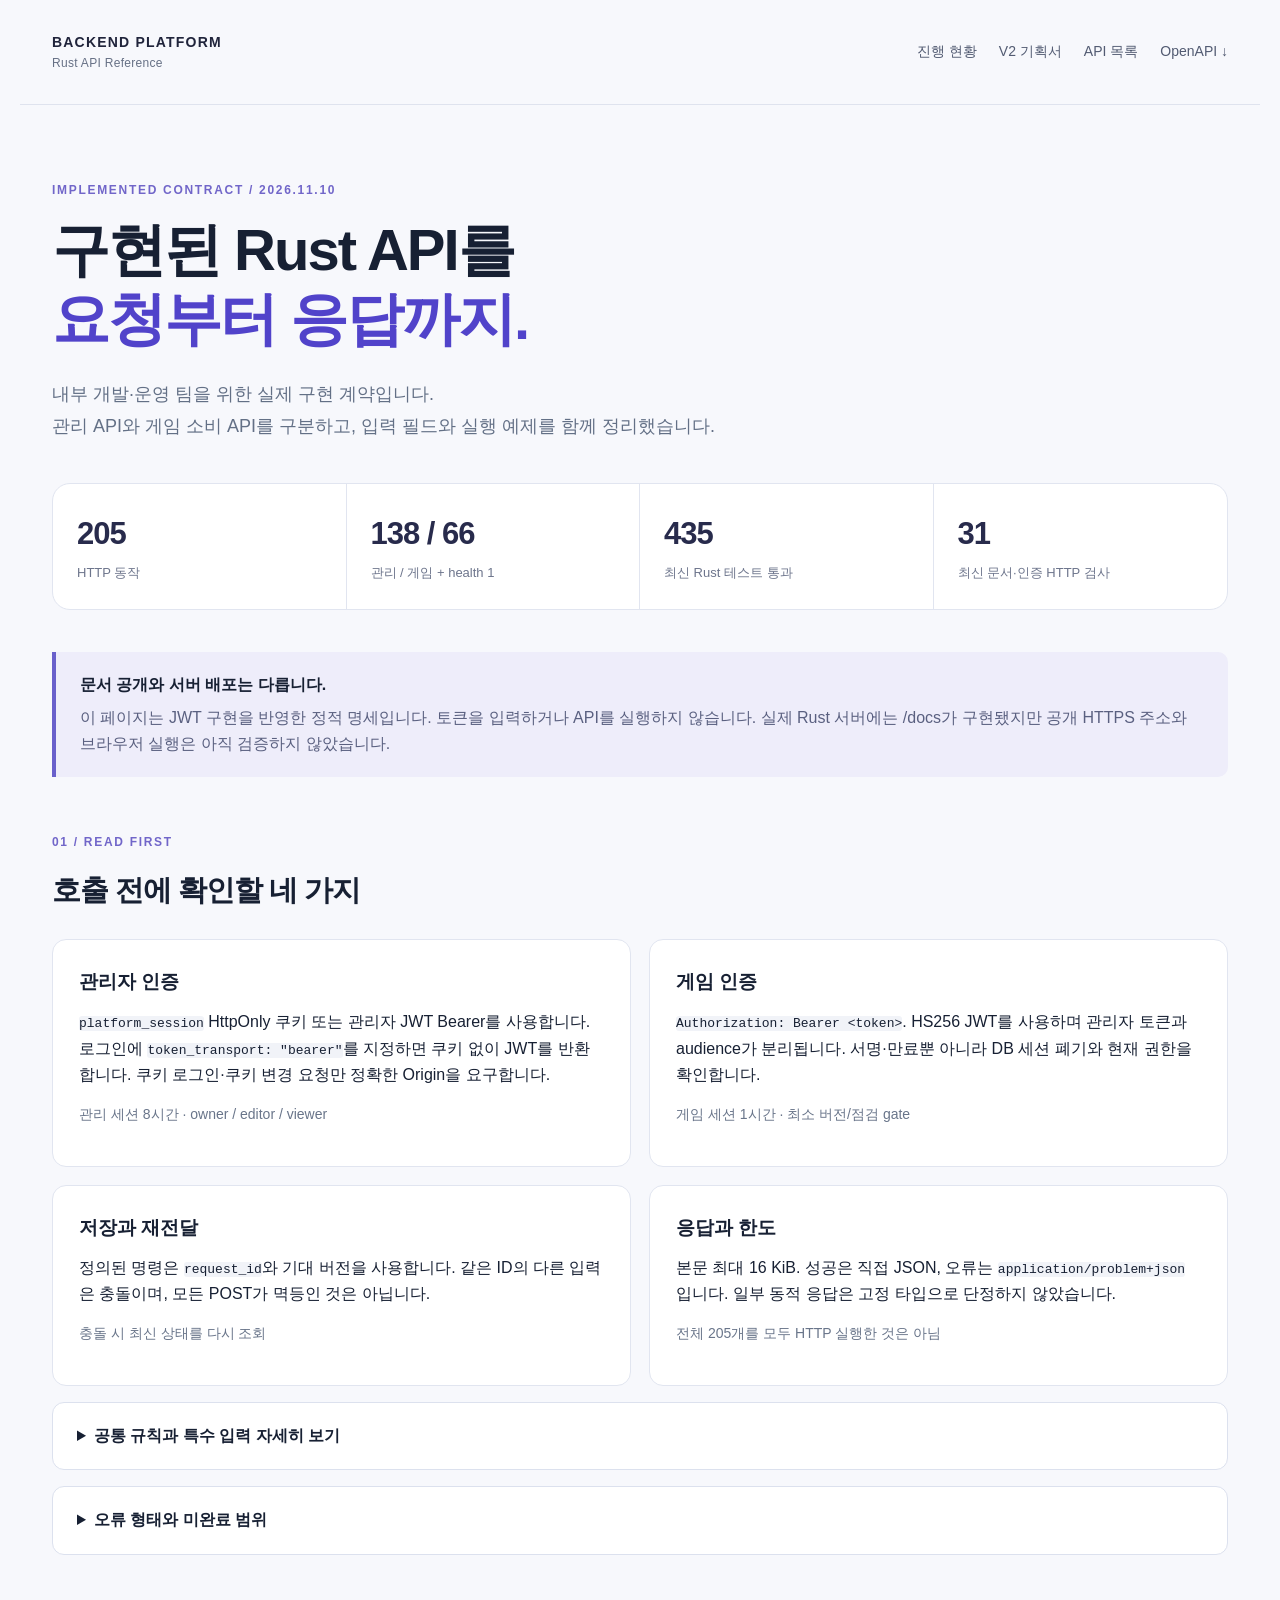
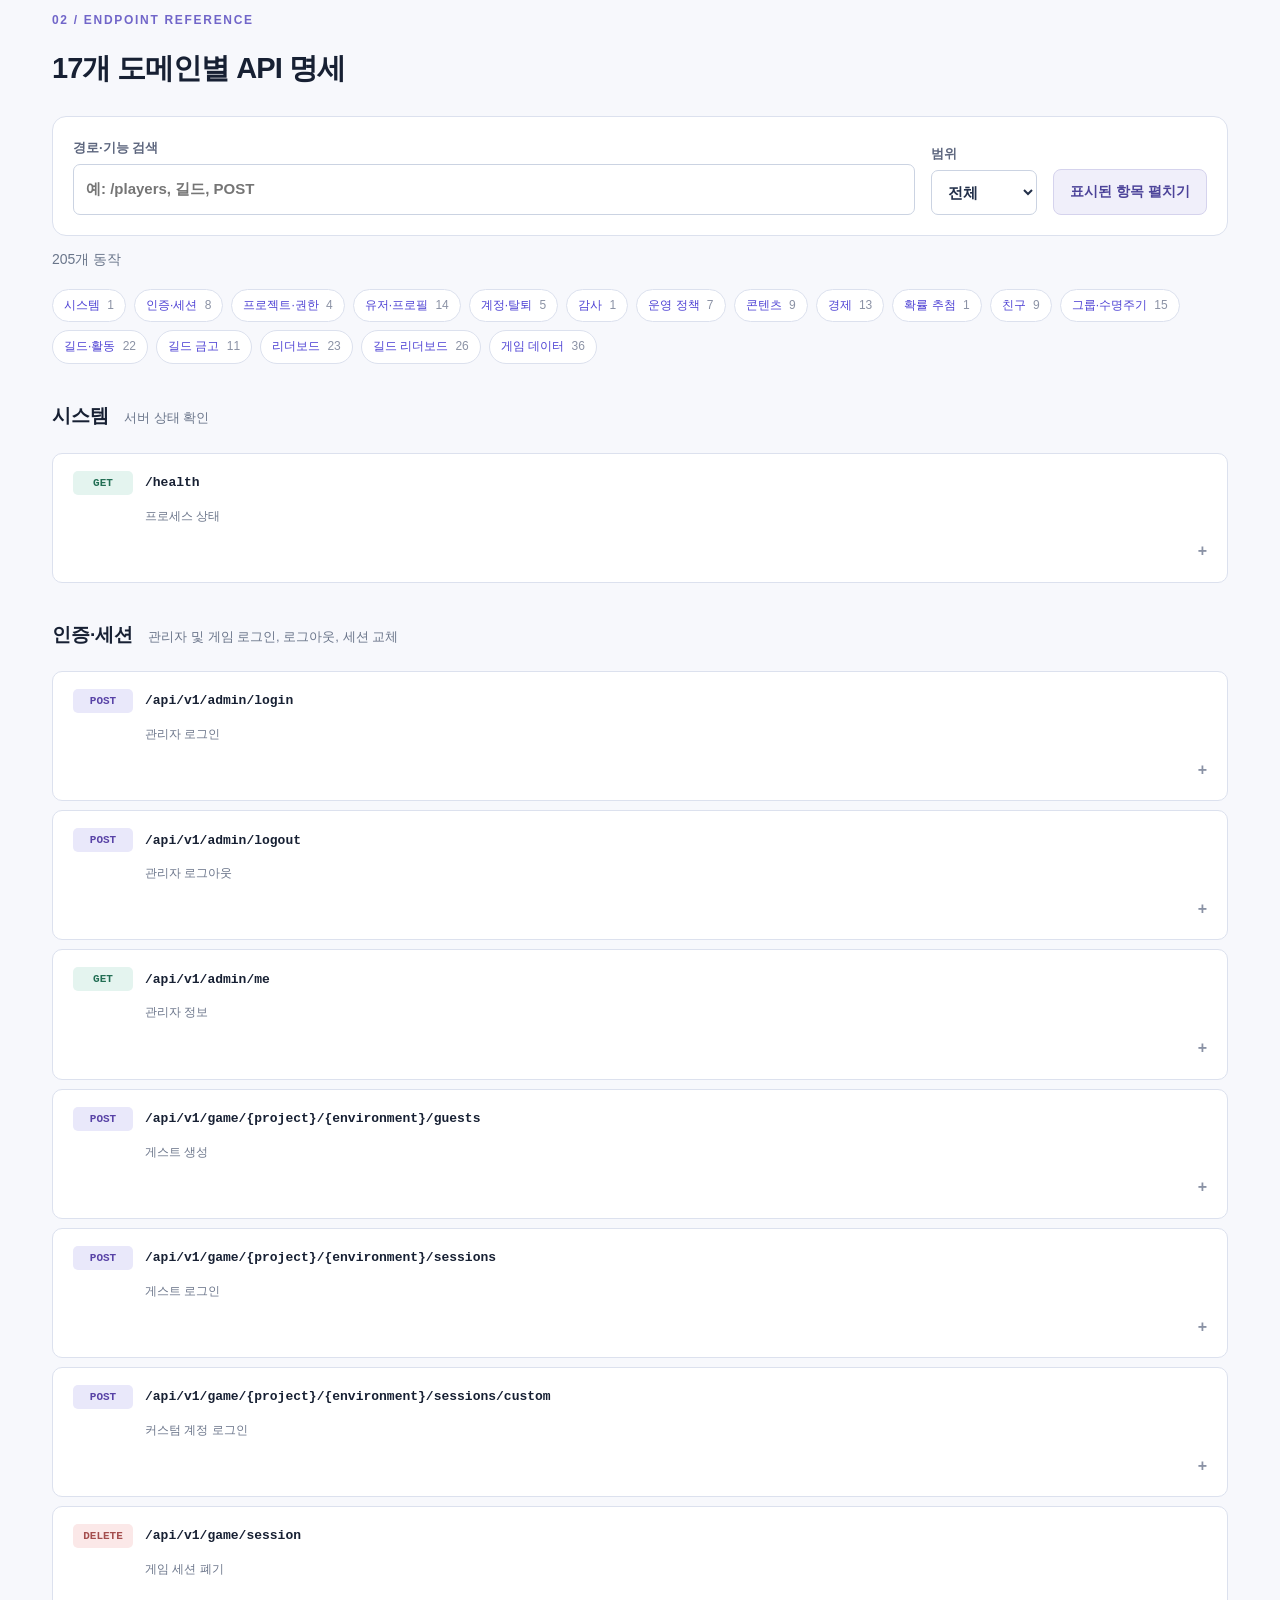
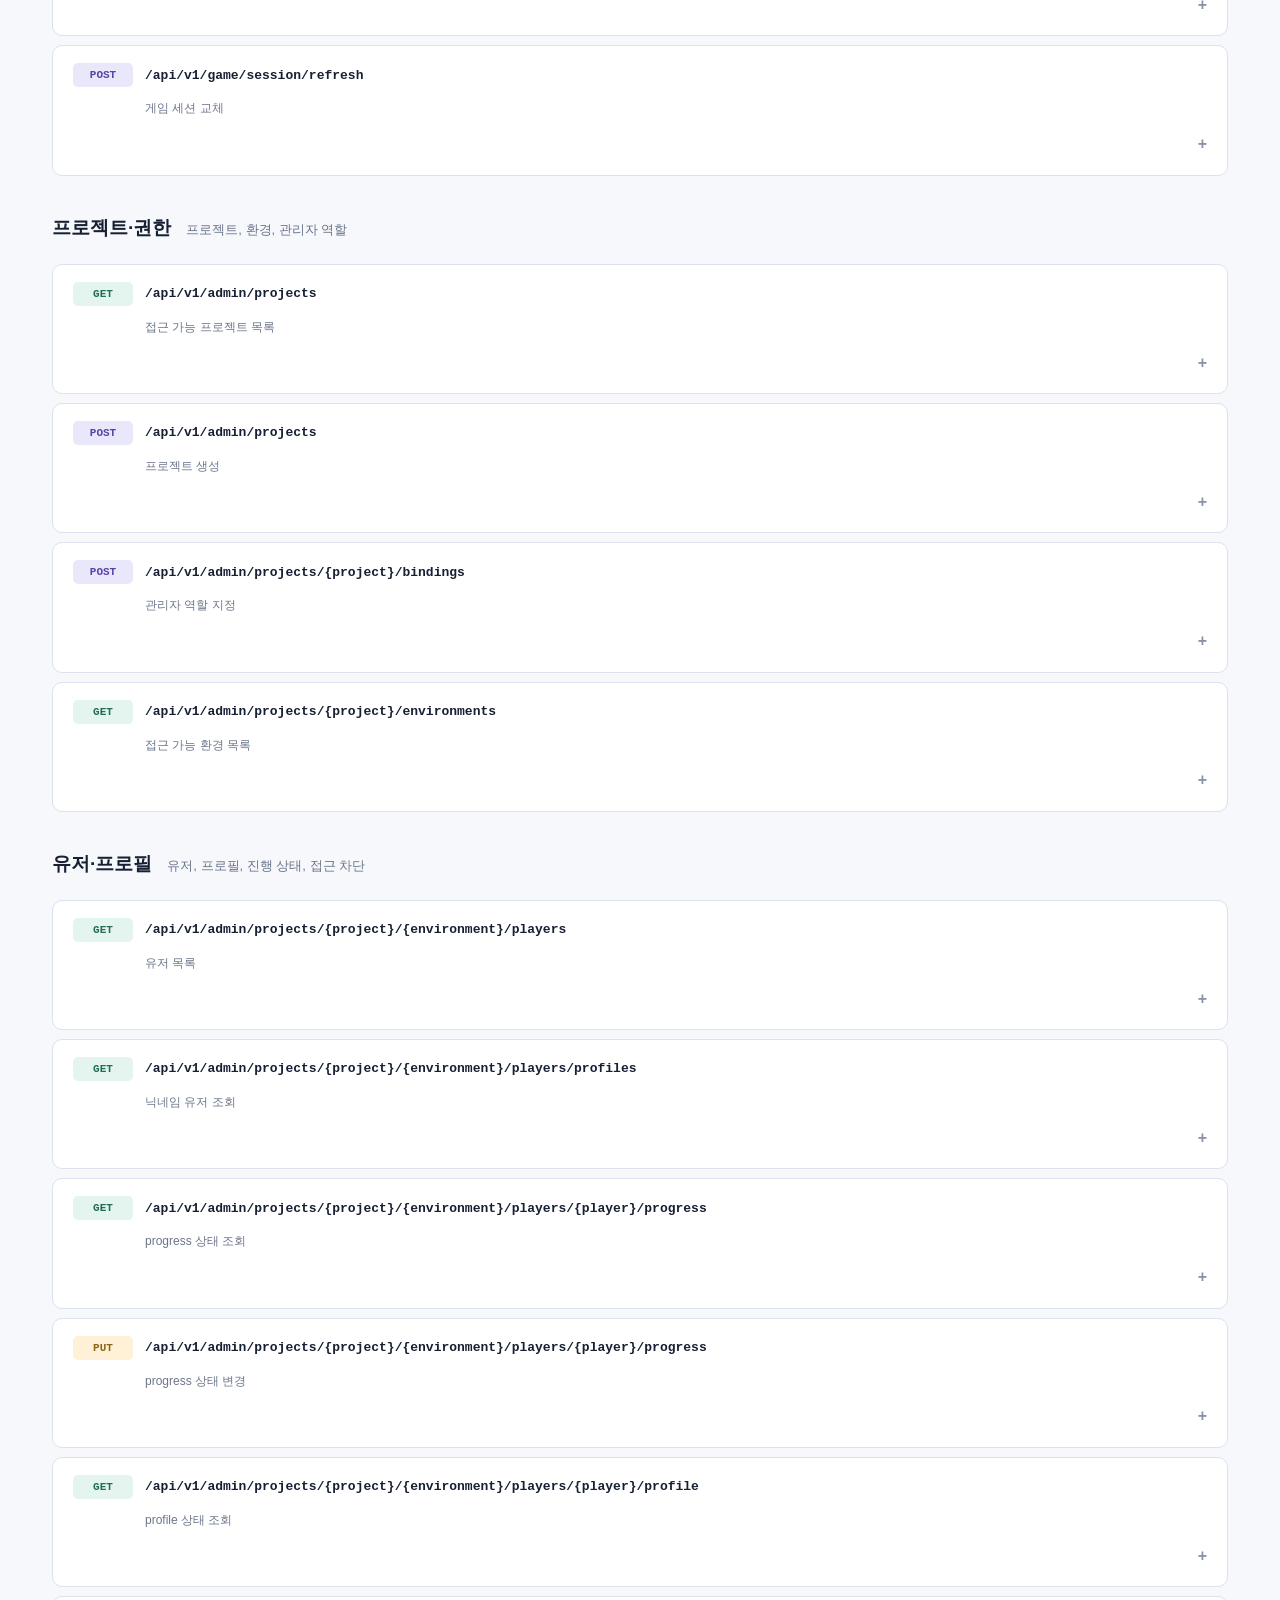
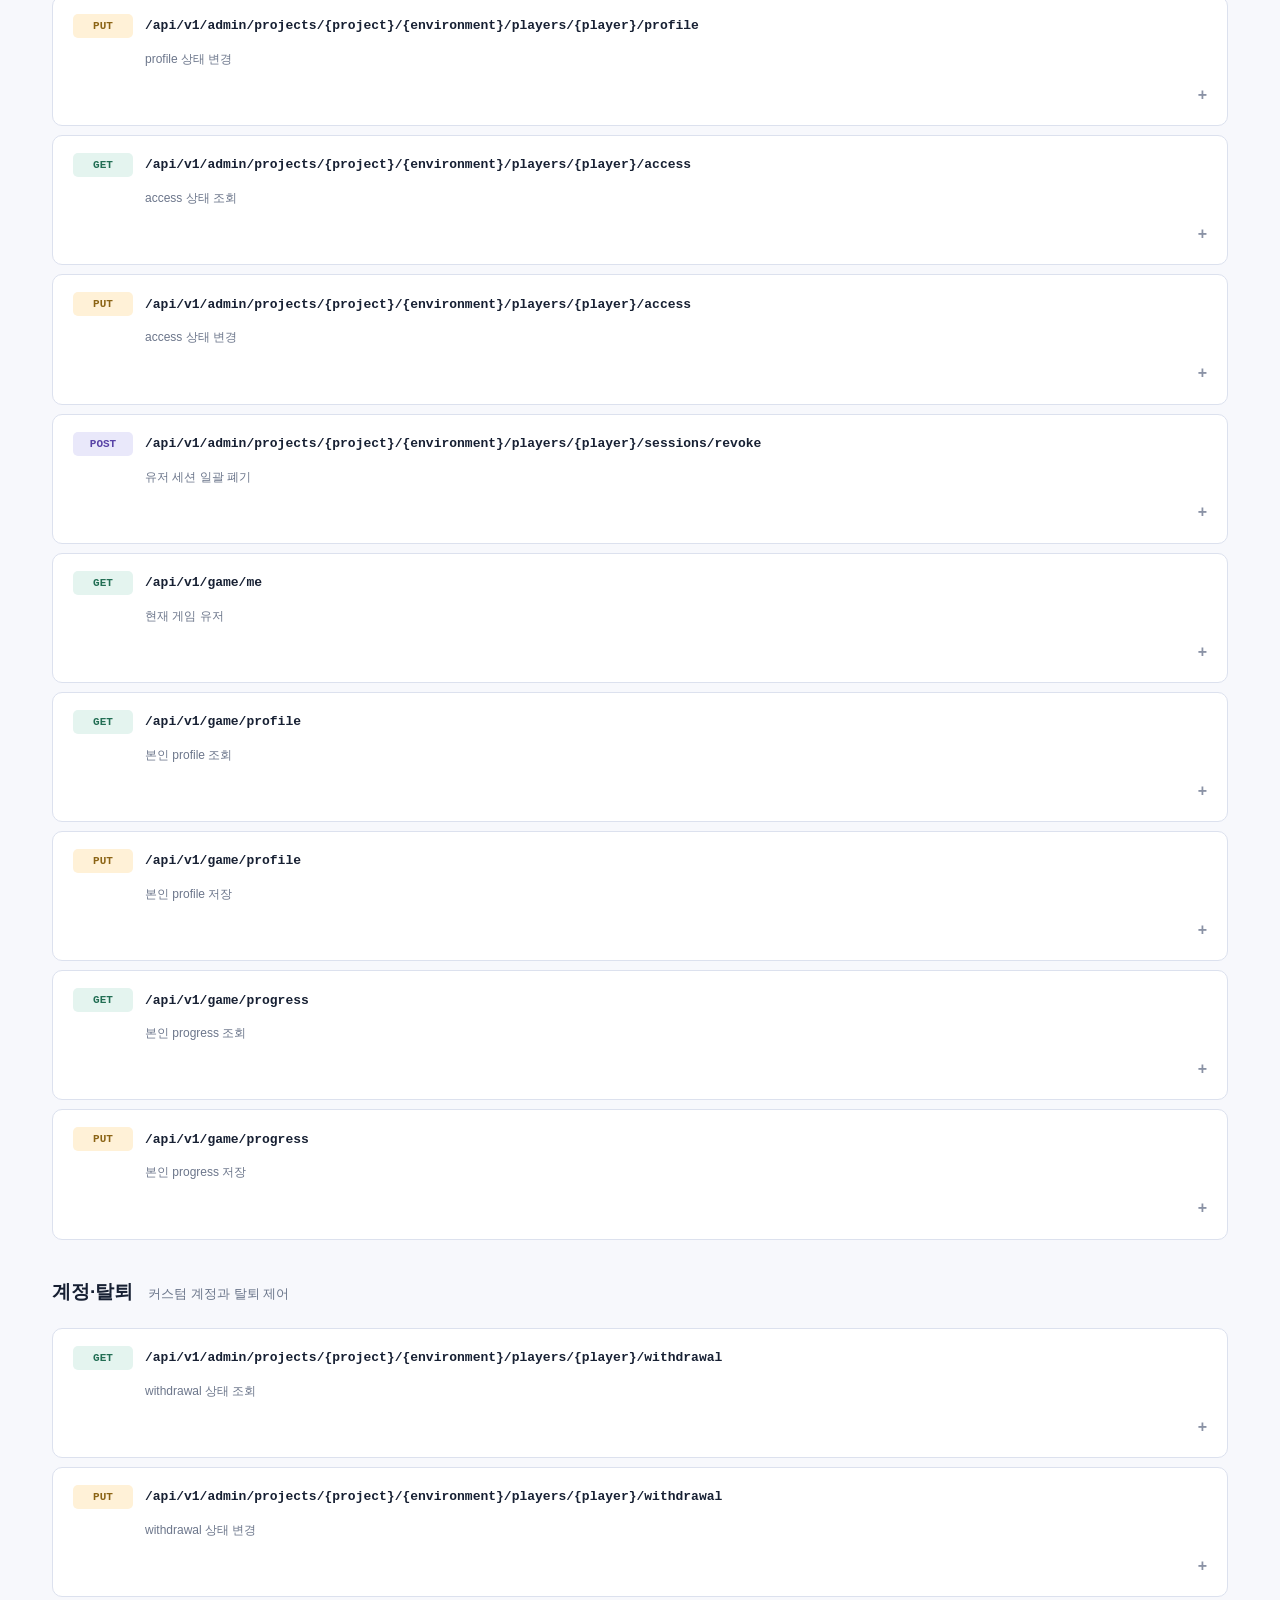
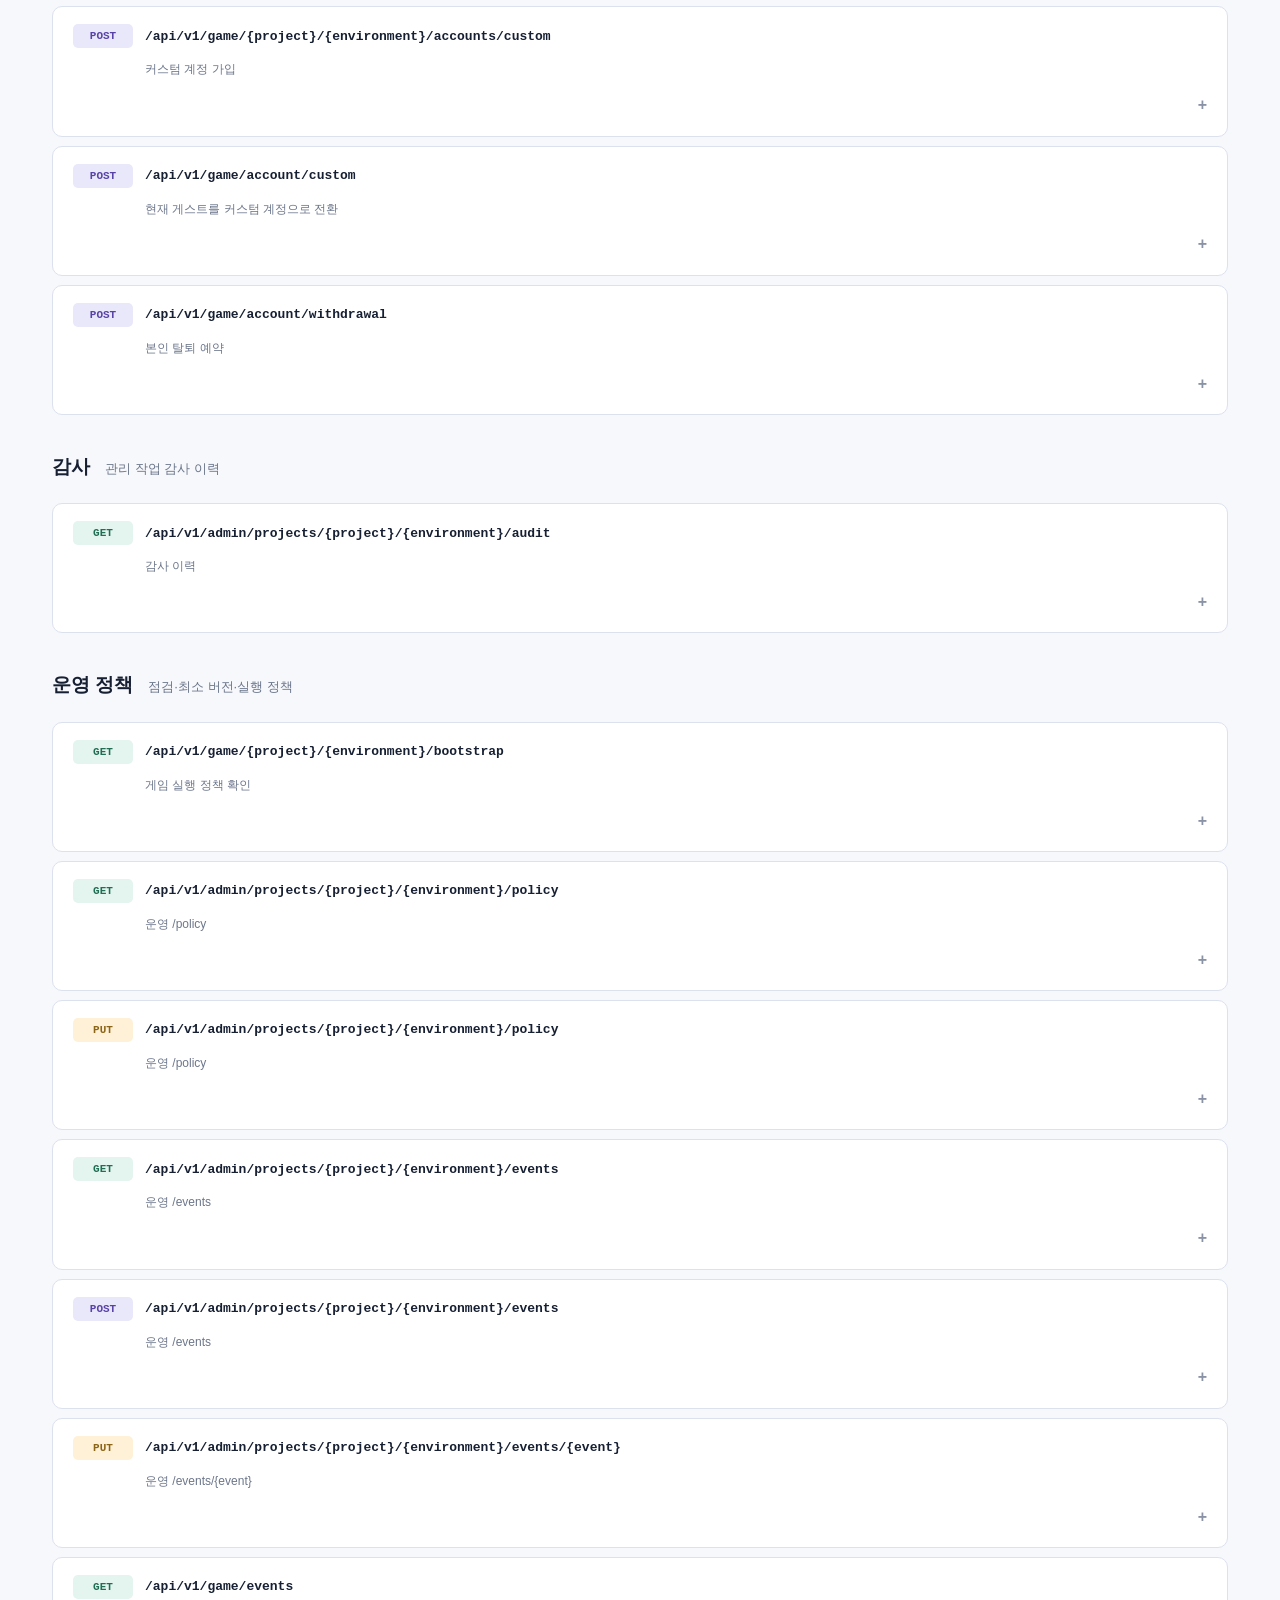
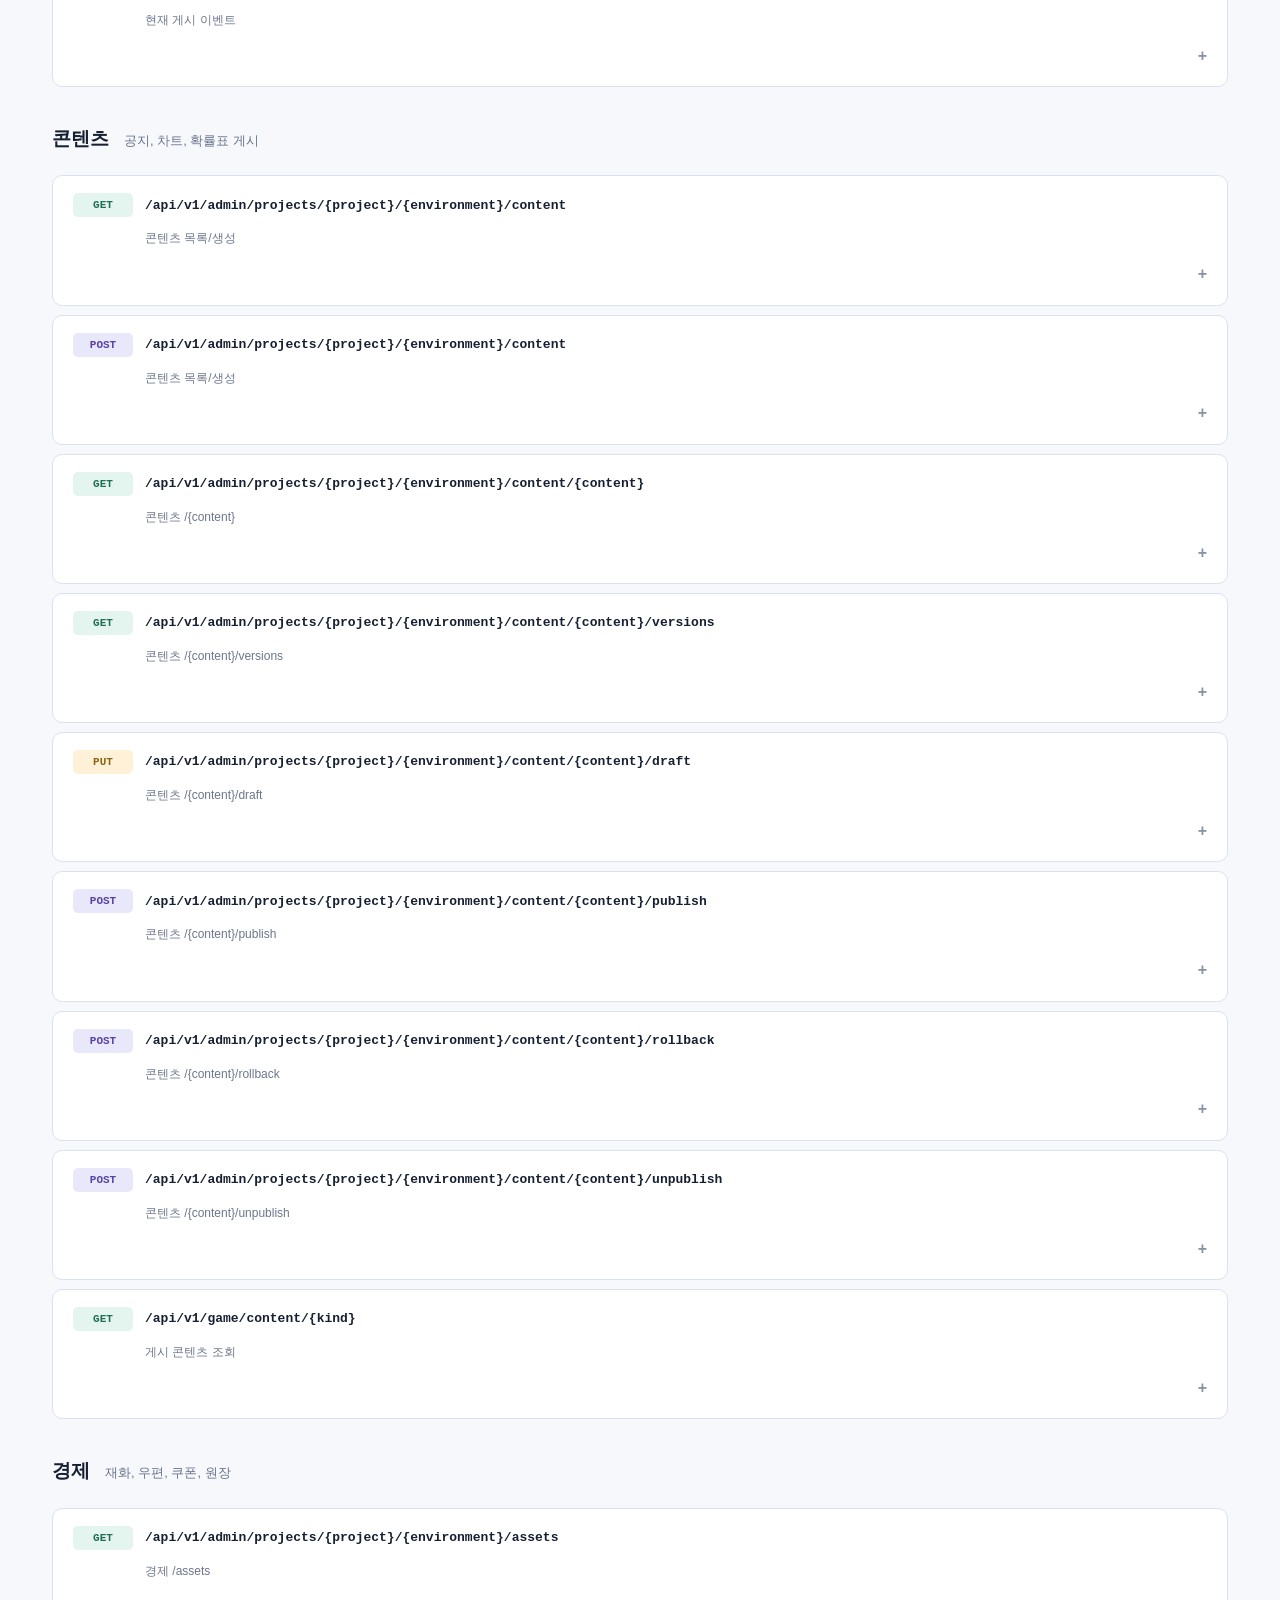
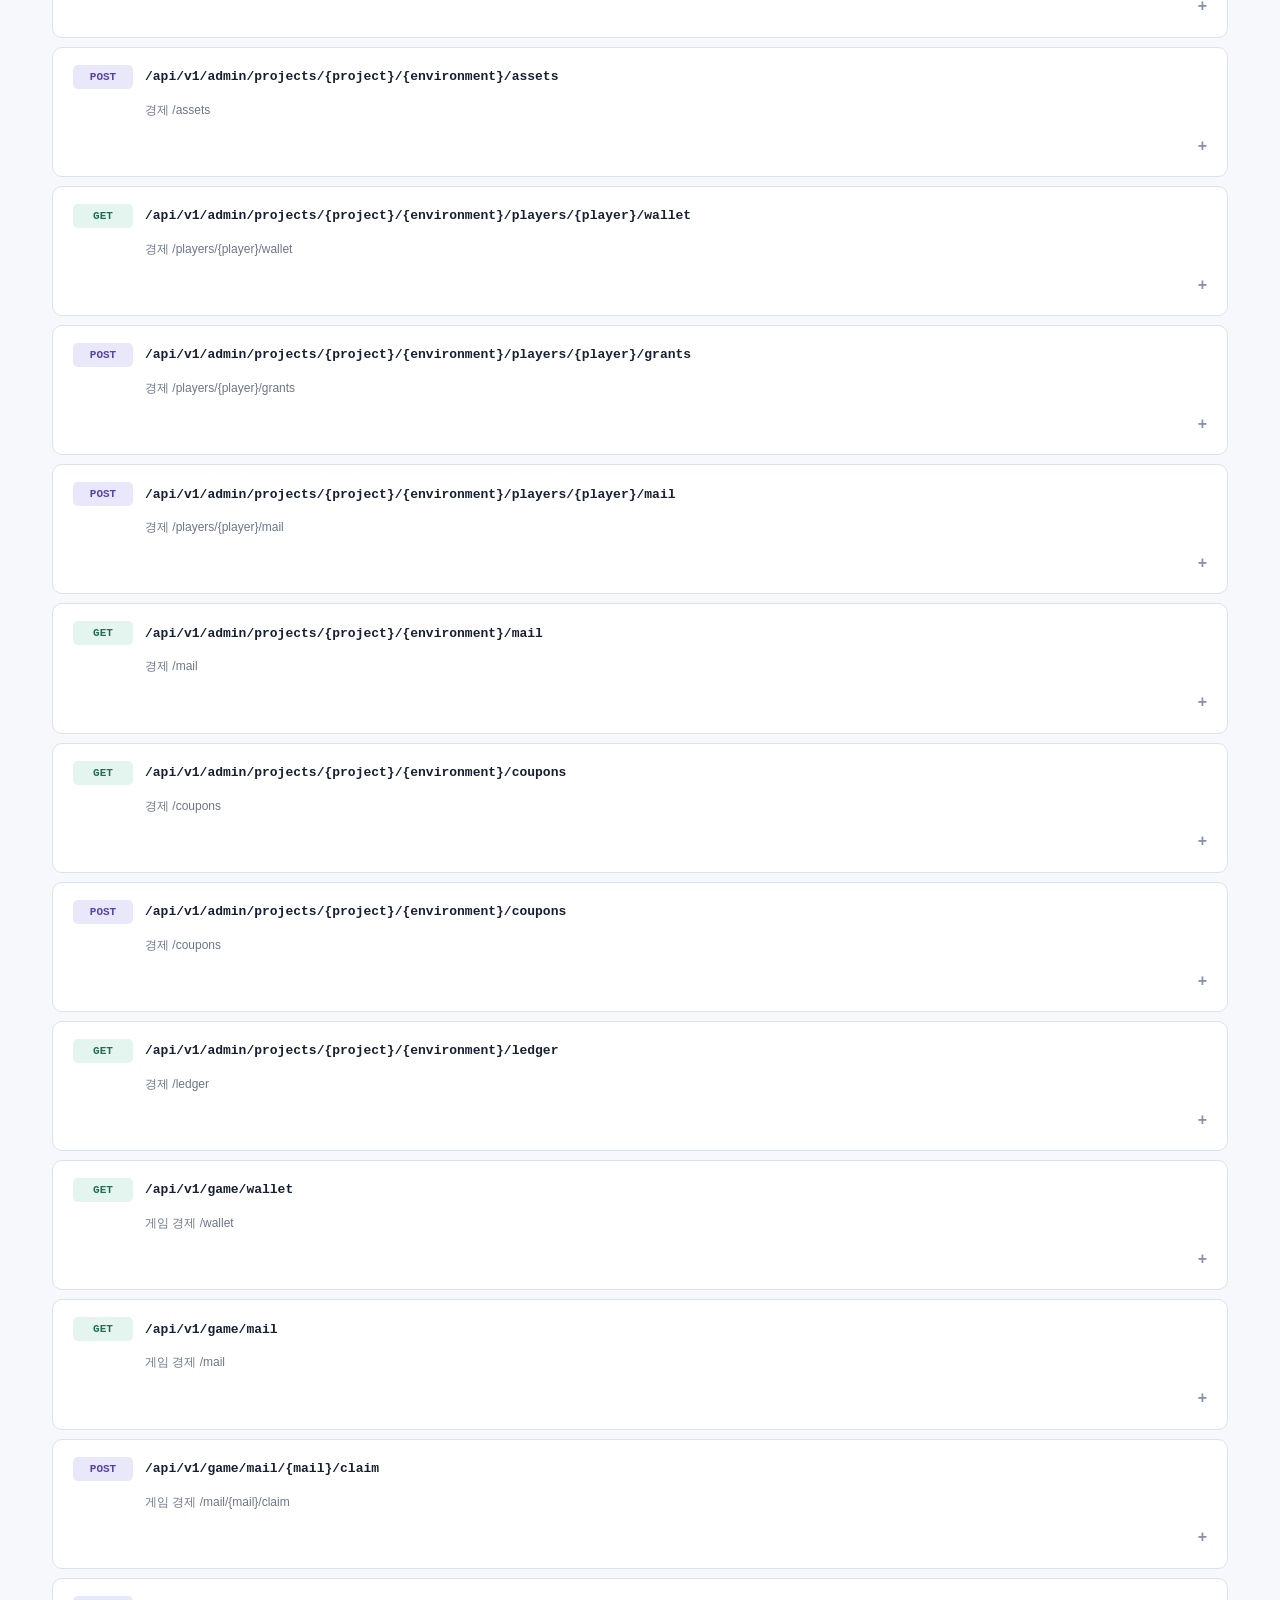
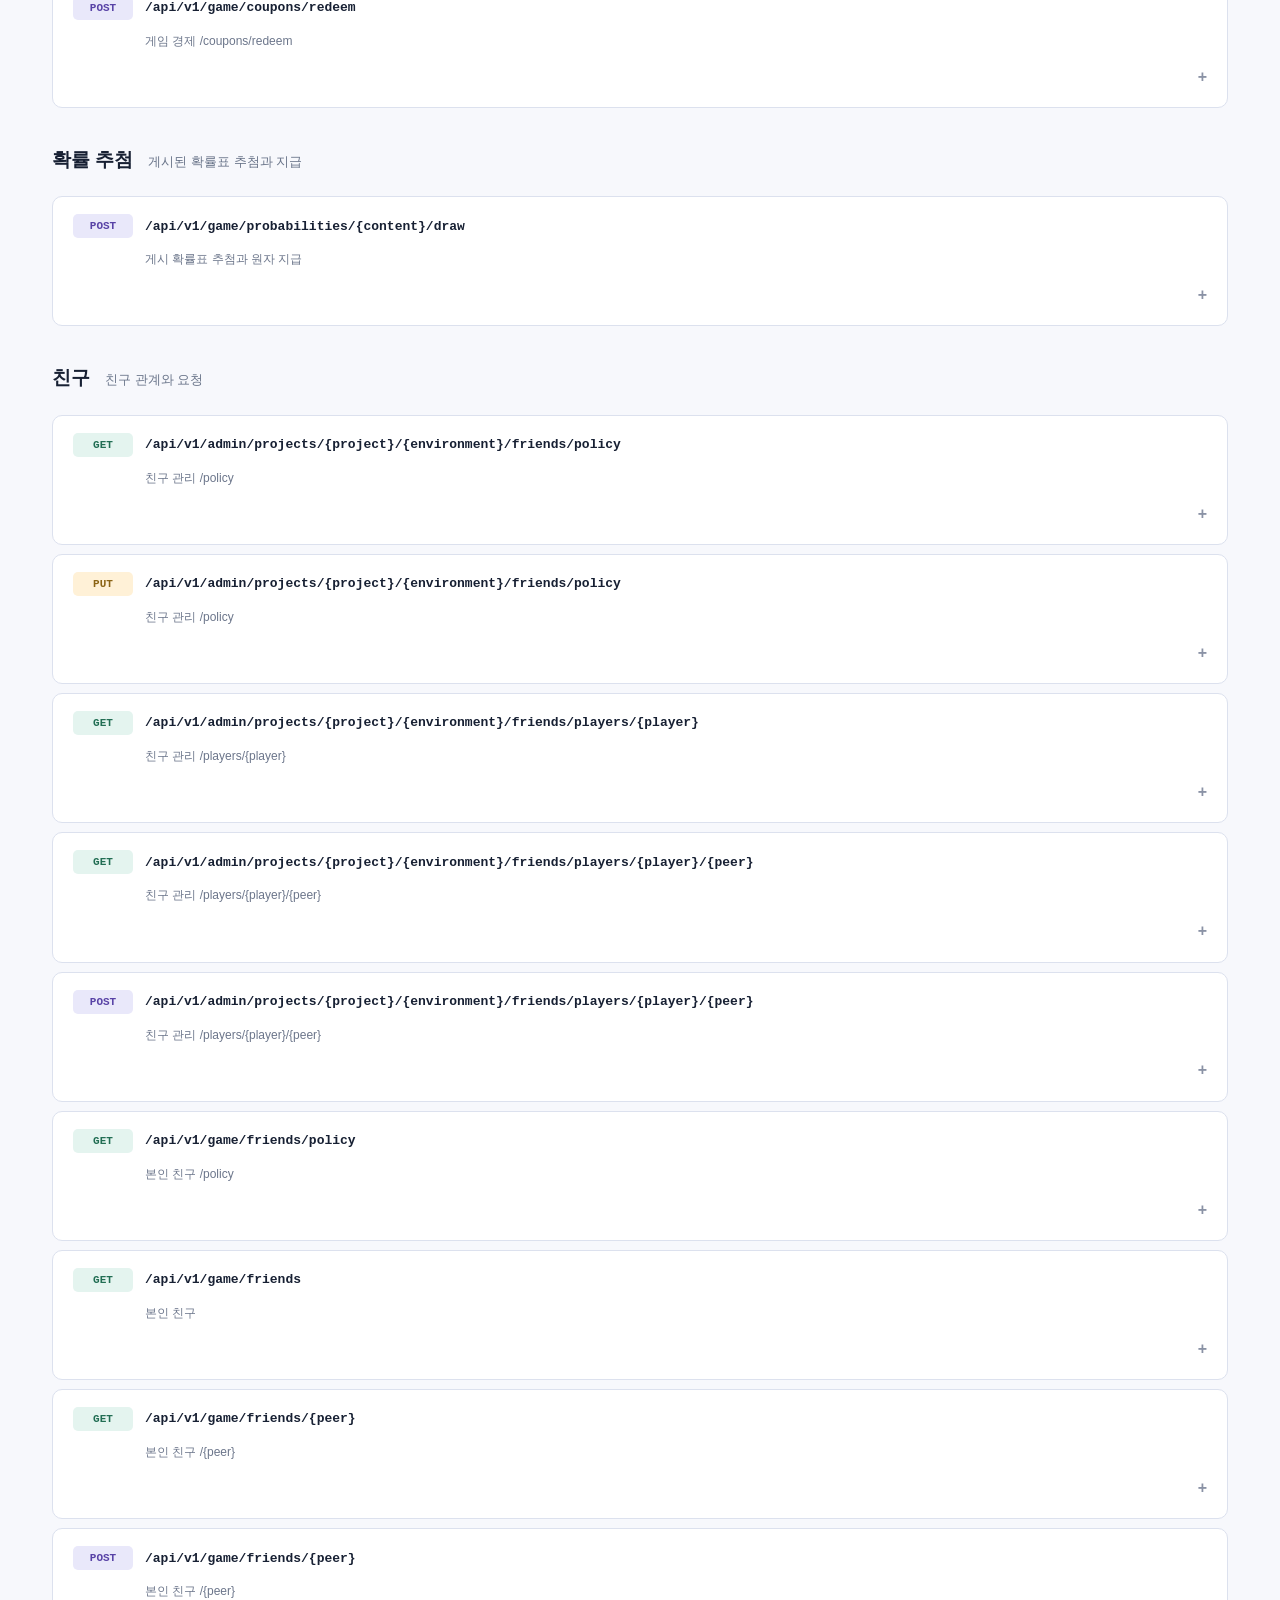
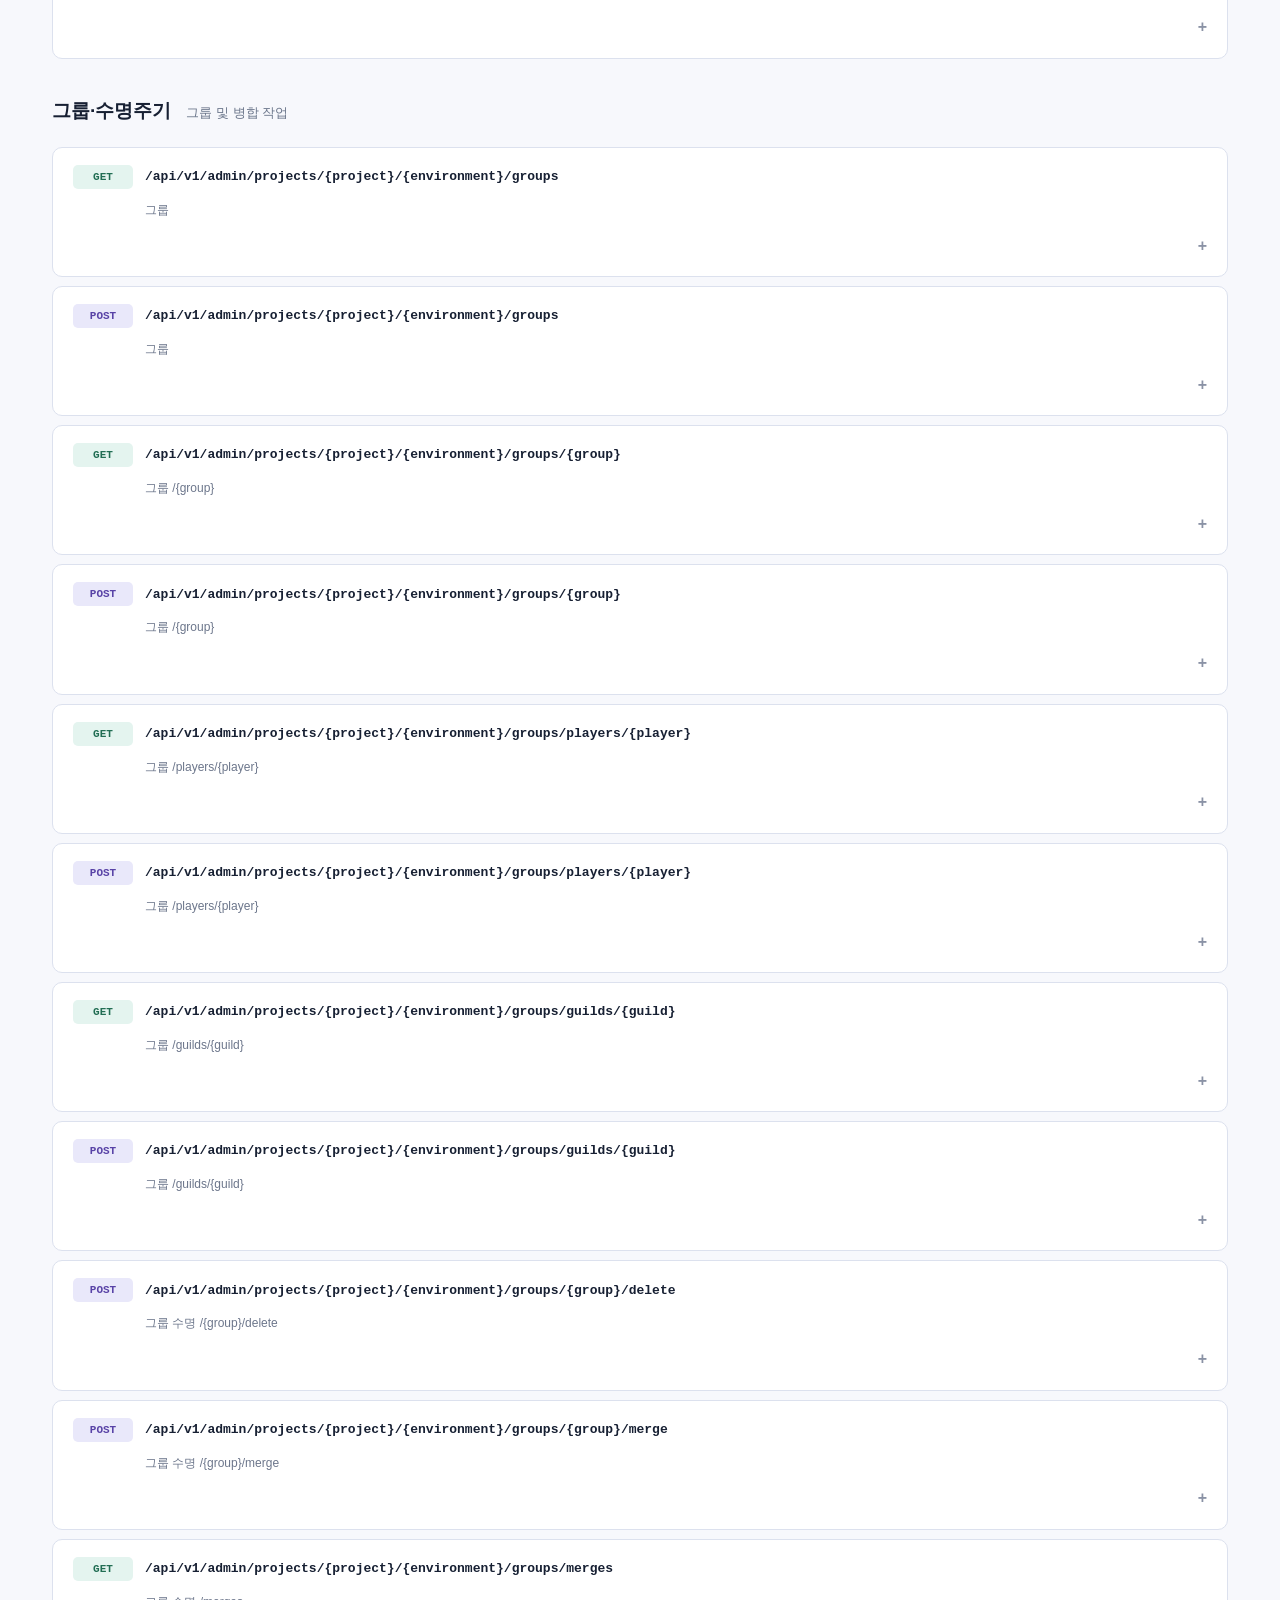
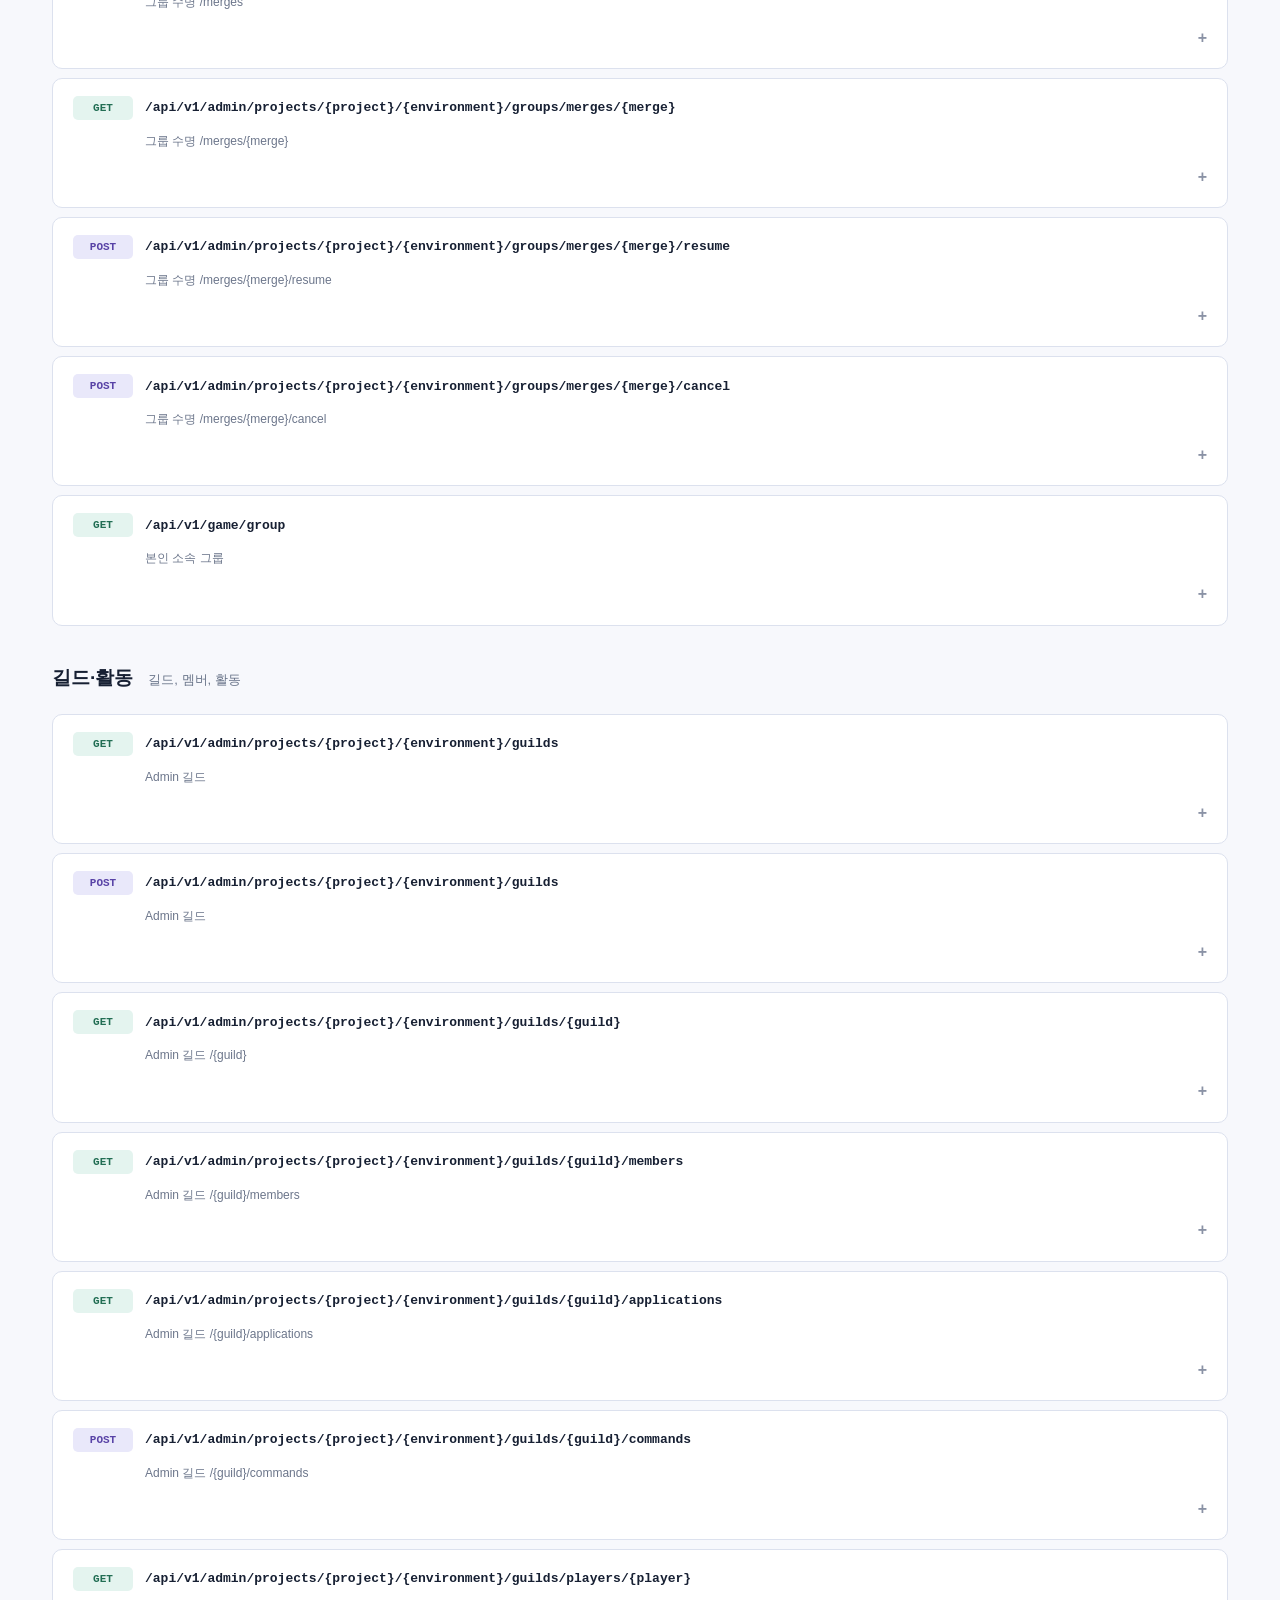
==== commit 9d4c5772: "Refresh public API reference for JWT and domain Swagger contracts" ====
--- a/api/index.html
+++ b/api/index.html
@@ -1,43 +1,40 @@
-<!doctype html><html lang="ko"><head><meta charset="utf-8"><meta name="viewport" content="width=device-width, initial-scale=1"><meta name="robots" content="noindex,nofollow"><meta name="description" content="현재 구현된 Rust 관리·게임 API 205개 동작. 인증, 요청 필드, 응답 예제와 OpenAPI 다운로드."><title>Rust API 명세 · Backend Platform</title><link rel="stylesheet" href="styles.css"></head><body><a class="skip" href="#main">본문으로 건너뛰기</a><header><a class="brand" href="../">BACKEND PLATFORM<span>Rust API Reference</span></a><nav aria-label="문서 이동"><a href="../">진행 현황</a><a href="../plan-v2/">V2 기획서</a><a href="#operations">API 목록</a><a href="openapi.yaml" download>OpenAPI ↓</a></nav></header><main id="main"><section class="hero"><p class="eyebrow">IMPLEMENTED CONTRACT / 2026.11.10</p><h1>구현된 Rust API를<br><span>요청부터 응답까지.</span></h1><p class="lead">내부 개발·운영 팀을 위한 실제 구현 계약입니다.<br>관리 API와 게임 소비 API를 구분하고, 입력 필드와 실행 예제를 함께 정리했습니다.</p><div class="metrics"><div><strong>205</strong><span>HTTP 동작</span></div><div><strong>138 / 66</strong><span>관리 / 게임 + health 1</span></div><div><strong>424</strong><span>Rust 테스트 통과</span></div><div><strong>120</strong><span>HTTP 동작 검증</span></div></div></section><aside class="notice"><strong>문서 공개와 서버 배포는 다릅니다.</strong><p>이 페이지는 사용자 승인으로 공개한 정적 명세입니다. 실제 서비스나 관리 화면이 아닙니다. 기본 주소는 로컬 개발용이며 토큰을 입력하거나 API를 실행하지 않습니다.</p></aside><section id="guide"><p class="eyebrow">01 / READ FIRST</p><h2>호출 전에 확인할 네 가지</h2><div class="cards"><article><h3>관리자 인증</h3><p><code>platform_session</code> 쿠키를 사용합니다. 로그인 포함 GET 이외의 모든 관리 요청은 <code>Origin</code>이 설정값과 완전히 같아야 합니다.</p><p class="muted">관리 세션 8시간 · owner / editor / viewer</p></article><article><h3>게임 인증</h3><p><code>Authorization: Bearer &lt;token&gt;</code>. JWT가 아닌 불투명 토큰입니다. 프로젝트·환경은 게임 유저 세션에서 결정합니다.</p><p class="muted">게임 세션 1시간 · 최소 버전/점검 gate</p></article><article><h3>저장과 재전달</h3><p>정의된 명령은 <code>request_id</code>와 기대 버전을 사용합니다. 같은 ID의 다른 입력은 충돌이며, 모든 POST가 멱등인 것은 아닙니다.</p><p class="muted">충돌 시 최신 상태를 다시 조회</p></article><article><h3>응답과 한도</h3><p>본문 최대 16 KiB. 성공은 직접 JSON, 오류는 <code>application/problem+json</code>입니다. 일부 동적 응답은 고정 타입으로 단정하지 않았습니다.</p><p class="muted">전체 205개를 모두 HTTP 실행한 것은 아님</p></article></div><details class="guide"><summary>공통 규칙과 특수 입력 자세히 보기</summary><div class="guide-grid"><div><h3>주소와 상태</h3><p>기본 API: <code>http://127.0.0.1:8080/api/v1</code><br>Health: <code>GET /health</code><br>기본 Origin: <code>http://localhost:5188</code></p><p>현재 제품 서버에 <code>/docs</code>나 <code>/openapi</code> 라우트는 없습니다. 이 명세 파일은 별도로 게시한 것입니다.</p><h3>빈 본문과 빈 객체</h3><p>빈 본문은 null로 처리됩니다. 게스트 생성·우편 수령·활동 기록에는 반드시 <code>{}</code>를 보냅니다.</p><h3>관리 사유</h3><p>관리 변경은 대부분 공백 아닌 reason이 필요합니다. 게임 요청은 대체로 reason을 금지하지만, 길드 금고와 길드 점수 refresh는 reason을 요구합니다.</p></div><div><h3>게임 버전</h3><p><code>X-Client-Version</code>은 x.y.z 숫자 버전입니다. bootstrap은 헤더 대신 필수 query <code>client_version</code>을 사용합니다. 최소 버전 미달은 426, 활성 점검은 503입니다.</p><h3>조회·그룹 경로</h3><p>그룹별 리더보드의 관리 경로에는 <code>/groups/{group}</code>가 필요합니다. 게임은 현재 유저 그룹을 자동 선택합니다. Count/Any는 cursor를 받지 않습니다.</p><h3>단일 서버 경계</h3><p>현재 SQLite DB22·WAL, DB 슬롯 8개, busy 대기 3초입니다. 분산 확장·운영 SLO·실제 백업 복원 성공을 이 문서로 보장하지 않습니다.</p></div></div></details><details class="guide"><summary>오류 형태와 미완료 범위</summary><pre>{"type":"urn:game-platform:error:version_conflict","title":"version_conflict","status":409,"code":"version_conflict"}</pre><p>401 인증 · 403 권한/Origin/차단 · 404 대상 없음 · 409 버전/멱등/상태 충돌 · 410 만료/탈퇴 · 413 크기 초과 · 422 입력/쿼리 · 426 업데이트 · 428 전제조건 · 429 호출량 · 431 조건 헤더 · 500 내부 오류 · 503 점검/혼잡/기한.</p><p>탈퇴 실제 purge, 계정 복구·소셜 공급자, 외부 결제·푸시, 실시간 채팅·매치·월드는 구현 완료로 표시하지 않았습니다. 외부 고객 문의·신고는 현재 내부 관리 범위에서 제외합니다.</p></details></section><section id="operations"><p class="eyebrow">02 / ENDPOINT REFERENCE</p><h2>기능별 API 명세</h2><div class="toolbar"><label for="search">경로·기능 검색<input id="search" type="search" placeholder="예: /players, 길드, POST" autocomplete="off"></label><label for="scope">범위<select id="scope"><option value="all">전체</option><option value="admin">관리 API</option><option value="game">게임 API</option><option value="health">Health</option></select></label><button id="expand" type="button">표시된 항목 펼치기</button></div><p id="result-count" class="muted" aria-live="polite">205개 동작</p><nav class="module-nav" aria-label="기능별 이동">
-<a href="#module-lib">상태 확인 <span>1</span></a>
-<a href="#module-api">관리 기반·세션 <span>18</span></a>
-<a href="#module-players">유저 관리 <span>8</span></a>
-<a href="#module-withdrawal">탈퇴 제어 <span>3</span></a>
-<a href="#module-operations">운영 정책 <span>7</span></a>
-<a href="#module-accounts">커스텀 계정 <span>3</span></a>
-<a href="#module-content">콘텐츠 <span>9</span></a>
-<a href="#module-economy">경제 <span>13</span></a>
-<a href="#module-probability">확률 추첨 <span>1</span></a>
-<a href="#module-friends">친구 <span>9</span></a>
-<a href="#module-groups">그룹 <span>9</span></a>
-<a href="#module-group_lifecycle">그룹 수명 <span>6</span></a>
-<a href="#module-guilds">길드 <span>14</span></a>
-<a href="#module-guild_activity">활동·승계 <span>8</span></a>
-<a href="#module-guild_treasury">길드 금고 <span>11</span></a>
-<a href="#module-leaderboards">개인 리더보드 <span>23</span></a>
-<a href="#module-guild_leaderboards">길드 리더보드 <span>26</span></a>
-<a href="#module-game_data">게임 데이터 <span>23</span></a>
-<a href="#module-game_data_row_query">필드 조회 <span>2</span></a>
-<a href="#module-game_data_row_query_aggregate">집계 <span>4</span></a>
-<a href="#module-game_data_indexes">사용자 인덱스 <span>7</span></a>
+<!doctype html><html lang="ko"><head><meta charset="utf-8"><meta name="viewport" content="width=device-width, initial-scale=1"><meta name="robots" content="noindex,nofollow"><meta name="description" content="현재 구현된 Rust 관리·게임 API 205개 동작. 인증, 요청 필드, 응답 예제와 OpenAPI 다운로드."><title>Rust API 명세 · Backend Platform</title><link rel="stylesheet" href="styles.css"></head><body><a class="skip" href="#main">본문으로 건너뛰기</a><header><a class="brand" href="../">BACKEND PLATFORM<span>Rust API Reference</span></a><nav aria-label="문서 이동"><a href="../">진행 현황</a><a href="../plan-v2/">V2 기획서</a><a href="#operations">API 목록</a><a href="openapi.yaml" download>OpenAPI ↓</a></nav></header><main id="main"><section class="hero"><p class="eyebrow">IMPLEMENTED CONTRACT / 2026.11.10</p><h1>구현된 Rust API를<br><span>요청부터 응답까지.</span></h1><p class="lead">내부 개발·운영 팀을 위한 실제 구현 계약입니다.<br>관리 API와 게임 소비 API를 구분하고, 입력 필드와 실행 예제를 함께 정리했습니다.</p><div class="metrics"><div><strong>205</strong><span>HTTP 동작</span></div><div><strong>138 / 66</strong><span>관리 / 게임 + health 1</span></div><div><strong>435</strong><span>최신 Rust 테스트 통과</span></div><div><strong>31</strong><span>최신 문서·인증 HTTP 검사</span></div></div></section><aside class="notice"><strong>문서 공개와 서버 배포는 다릅니다.</strong><p>이 페이지는 JWT 구현을 반영한 정적 명세입니다. 토큰을 입력하거나 API를 실행하지 않습니다. 실제 Rust 서버에는 /docs가 구현됐지만 공개 HTTPS 주소와 브라우저 실행은 아직 검증하지 않았습니다.</p></aside><section id="guide"><p class="eyebrow">01 / READ FIRST</p><h2>호출 전에 확인할 네 가지</h2><div class="cards"><article><h3>관리자 인증</h3><p><code>platform_session</code> HttpOnly 쿠키 또는 관리자 JWT Bearer를 사용합니다. 로그인에 <code>token_transport: "bearer"</code>를 지정하면 쿠키 없이 JWT를 반환합니다. 쿠키 로그인·쿠키 변경 요청만 정확한 Origin을 요구합니다.</p><p class="muted">관리 세션 8시간 · owner / editor / viewer</p></article><article><h3>게임 인증</h3><p><code>Authorization: Bearer &lt;token&gt;</code>. HS256 JWT를 사용하며 관리자 토큰과 audience가 분리됩니다. 서명·만료뿐 아니라 DB 세션 폐기와 현재 권한을 확인합니다.</p><p class="muted">게임 세션 1시간 · 최소 버전/점검 gate</p></article><article><h3>저장과 재전달</h3><p>정의된 명령은 <code>request_id</code>와 기대 버전을 사용합니다. 같은 ID의 다른 입력은 충돌이며, 모든 POST가 멱등인 것은 아닙니다.</p><p class="muted">충돌 시 최신 상태를 다시 조회</p></article><article><h3>응답과 한도</h3><p>본문 최대 16 KiB. 성공은 직접 JSON, 오류는 <code>application/problem+json</code>입니다. 일부 동적 응답은 고정 타입으로 단정하지 않았습니다.</p><p class="muted">전체 205개를 모두 HTTP 실행한 것은 아님</p></article></div><details class="guide"><summary>공통 규칙과 특수 입력 자세히 보기</summary><div class="guide-grid"><div><h3>주소와 상태</h3><p>기본 API: <code>http://127.0.0.1:3010/api/v1</code><br>Health: <code>GET /health</code><br>기본 Origin: <code>테스트 서버와 동일한 origin</code></p><p><code>PLATFORM_API_DOCS=1</code>인 실행 서버는 <code>/docs</code>, <code>/openapi.json</code>, 도메인별 계약을 제공합니다. Swagger의 요청은 그 서버와 같은 origin으로만 전송됩니다. 이 GitHub Pages에는 Rust 서버가 없습니다.</p><h3>빈 본문과 빈 객체</h3><p>빈 본문은 null로 처리됩니다. 게스트 생성·우편 수령·활동 기록에는 반드시 <code>{}</code>를 보냅니다.</p><h3>관리 사유</h3><p>관리 변경은 대부분 공백 아닌 reason이 필요합니다. 게임 요청은 대체로 reason을 금지하지만, 길드 금고와 길드 점수 refresh는 reason을 요구합니다.</p></div><div><h3>게임 버전</h3><p><code>X-Client-Version</code>은 x.y.z 숫자 버전입니다. bootstrap은 헤더 대신 필수 query <code>client_version</code>을 사용합니다. 최소 버전 미달은 426, 활성 점검은 503입니다.</p><h3>조회·그룹 경로</h3><p>그룹별 리더보드의 관리 경로에는 <code>/groups/{group}</code>가 필요합니다. 게임은 현재 유저 그룹을 자동 선택합니다. Count/Any는 cursor를 받지 않습니다.</p><h3>JWT 이전과 갱신</h3><p>이전 opaque 세션은 적용 후 재로그인해야 합니다. 게임 refresh는 아직 유효한 JWT를 교체하고 이전 세션을 폐기합니다. 별도 장기 refresh token과 관리자 자동 갱신은 없습니다. 서명 키는 서버에만 두며 SDK에 넣지 않습니다.</p><h3>단일 서버 경계</h3><p>현재 SQLite DB22·WAL, DB 슬롯 8개, busy 대기 3초입니다. 분산 확장·운영 SLO·실제 백업 복원 성공을 이 문서로 보장하지 않습니다.</p></div></div></details><details class="guide"><summary>오류 형태와 미완료 범위</summary><pre>{"type":"urn:game-platform:error:version_conflict","title":"version_conflict","status":409,"code":"version_conflict"}</pre><p>401 인증 · 403 권한/Origin/차단 · 404 대상 없음 · 409 버전/멱등/상태 충돌 · 410 만료/탈퇴 · 413 크기 초과 · 422 입력/쿼리 · 426 업데이트 · 428 전제조건 · 429 호출량 · 431 조건 헤더 · 500 내부 오류 · 503 점검/혼잡/기한.</p><p>탈퇴 실제 purge, 계정 복구·소셜 공급자, 외부 결제·푸시, 실시간 채팅·매치·월드는 구현 완료로 표시하지 않았습니다. 외부 고객 문의·신고는 현재 내부 관리 범위에서 제외합니다.</p></details></section><section id="operations"><p class="eyebrow">02 / ENDPOINT REFERENCE</p><h2>17개 도메인별 API 명세</h2><div class="toolbar"><label for="search">경로·기능 검색<input id="search" type="search" placeholder="예: /players, 길드, POST" autocomplete="off"></label><label for="scope">범위<select id="scope"><option value="all">전체</option><option value="admin">관리 API</option><option value="game">게임 API</option><option value="health">Health</option></select></label><button id="expand" type="button">표시된 항목 펼치기</button></div><p id="result-count" class="muted" aria-live="polite">205개 동작</p><nav class="module-nav" aria-label="기능별 이동">
+<a href="#module-시스템">시스템 <span>1</span></a>
+<a href="#module-인증·세션">인증·세션 <span>8</span></a>
+<a href="#module-프로젝트·권한">프로젝트·권한 <span>4</span></a>
+<a href="#module-유저·프로필">유저·프로필 <span>14</span></a>
+<a href="#module-계정·탈퇴">계정·탈퇴 <span>5</span></a>
+<a href="#module-감사">감사 <span>1</span></a>
+<a href="#module-운영 정책">운영 정책 <span>7</span></a>
+<a href="#module-콘텐츠">콘텐츠 <span>9</span></a>
+<a href="#module-경제">경제 <span>13</span></a>
+<a href="#module-확률 추첨">확률 추첨 <span>1</span></a>
+<a href="#module-친구">친구 <span>9</span></a>
+<a href="#module-그룹·수명주기">그룹·수명주기 <span>15</span></a>
+<a href="#module-길드·활동">길드·활동 <span>22</span></a>
+<a href="#module-길드 금고">길드 금고 <span>11</span></a>
+<a href="#module-리더보드">리더보드 <span>23</span></a>
+<a href="#module-길드 리더보드">길드 리더보드 <span>26</span></a>
+<a href="#module-게임 데이터">게임 데이터 <span>36</span></a>
 </nav>
-<section class="module" id="module-lib"><div class="module-title"><h3>상태 확인</h3><p>프로세스 health</p></div>
-<details class="endpoint" data-scope="health" data-search="get /health 프로세스 상태 상태 확인"><summary><span class="method get">GET</span><span class="endpoint-path">/health</span><span class="endpoint-name">프로세스 상태</span></summary><div class="endpoint-body">
+<section class="module" id="module-시스템"><div class="module-title"><h3>시스템</h3><p>서버 상태 확인</p></div>
+<details class="endpoint" data-scope="health" data-search="get /health 프로세스 상태 시스템"><summary><span class="method get">GET</span><span class="endpoint-path">/health</span><span class="endpoint-name">프로세스 상태</span></summary><div class="endpoint-body">
 <p>현재 Rust 구현의 동작을 기록한 내부용 계약.</p><p class="muted">인증: 공개 · 성공: 200</p>
-<h4>실제 시험 응답 · 200</h4><pre>{
+<h4>분리 DB의 과거 일반 API 응답 예제 · 200</h4><pre>{
   &quot;status&quot;: &quot;ok&quot;
 }</pre>
 </div></details>
 </section>
-<section class="module" id="module-api"><div class="module-title"><h3>관리 기반·세션</h3><p>프로젝트, 관리자, 유저 진행과 게임 세션</p></div>
-<details class="endpoint" data-scope="admin" data-search="post /api/v1/admin/login 관리자 로그인 관리 기반·세션"><summary><span class="method post">POST</span><span class="endpoint-path">/api/v1/admin/login</span><span class="endpoint-name">관리자 로그인</span></summary><div class="endpoint-body">
-<p>현재 Rust 구현의 동작을 기록한 내부용 계약. 응답 스키마는 확장 가능한 객체로 남겼으며 실제 실행 예제를 함께 제공한다.</p><p class="muted">인증: 공개 · 성공: 200</p>
-<h4>경로와 헤더·Query</h4><div class="table-wrap"><table><thead><tr><th>필드</th><th>위치 / 필수</th><th>설명</th></tr></thead><tbody>
-<tr><td><code>Origin</code></td><td>header / 필수</td><td>PLATFORM_ORIGIN과 완전 일치. 기본 http://localhost:5188. 로그인도 필요.</td></tr>
+<section class="module" id="module-인증·세션"><div class="module-title"><h3>인증·세션</h3><p>관리자 및 게임 로그인, 로그아웃, 세션 교체</p></div>
+<details class="endpoint" data-scope="admin" data-search="post /api/v1/admin/login 관리자 로그인 인증·세션"><summary><span class="method post">POST</span><span class="endpoint-path">/api/v1/admin/login</span><span class="endpoint-name">관리자 로그인</span></summary><div class="endpoint-body">
+<p>관리자 JWT 발급. Swagger에서는 token_transport를 bearer로 바꿔 Execute한 후 token을 AdminBearer Authorize에 입력한다. 기본 cookie 모드는 같은 출처의 브라우저 세션이다. 두 모드의 세션은 서버에서 폐기할 수 있다.</p><p class="muted">인증: 공개 · 성공: 200</p>
+<h4>경로와 헤더·Query</h4><div class="table-wrap"><table><thead><tr><th>필드</th><th>위치 / 필수</th><th>설명</th></tr></thead><tbody>
+<tr><td><code>Origin</code></td><td>header / 선택</td><td>쿠키 로그인·쿠키 인증 변경 요청에서는 PLATFORM_ORIGIN과 완전히 일치해야 한다. Bearer 로그인/인증은 필요 없다. 브라우저는 Origin 헤더를 직접 관리한다.</td></tr>
 </tbody></table></div>
 <h4>JSON 요청 본문</h4><div class="table-wrap"><table><thead><tr><th>필드</th><th>타입</th><th>필수</th><th>설명</th></tr></thead><tbody>
 <tr><td><code>username</code></td><td>string</td><td>필수</td><td></td></tr>
 <tr><td><code>password</code></td><td>string</td><td>필수</td><td></td></tr>
+<tr><td><code>token_transport</code></td><td>cookie | bearer</td><td>선택</td><td>Swagger Authorize에는 bearer를 사용한다. 기본 cookie는 브라우저 세션이며 token 값을 반환하지 않는다.</td></tr>
 </tbody></table></div><details class="schema"><summary>전체 스키마 api_Login</summary><pre>{
   &quot;type&quot;: &quot;object&quot;,
   &quot;properties&quot;: {
@@ -46,6 +43,15 @@
     },
     &quot;password&quot;: {
       &quot;type&quot;: &quot;string&quot;
+    },
+    &quot;token_transport&quot;: {
+      &quot;type&quot;: &quot;string&quot;,
+      &quot;enum&quot;: [
+        &quot;cookie&quot;,
+        &quot;bearer&quot;
+      ],
+      &quot;default&quot;: &quot;cookie&quot;,
+      &quot;description&quot;: &quot;Swagger Authorize에는 bearer를 사용한다. 기본 cookie는 브라우저 세션이며 token 값을 반환하지 않는다.&quot;
     }
   },
   &quot;additionalProperties&quot;: false,
@@ -54,36 +60,120 @@
     &quot;password&quot;
   ]
 }</pre></details>
-<h4>실제 시험 요청</h4><pre>{
-  &quot;username&quot;: &quot;api_docs_admin&quot;,
-  &quot;password&quot;: &quot;&lt;redacted-test-secret&gt;&quot;
-}</pre>
-<h4>실제 시험 응답 · 200</h4><pre>{
-  &quot;id&quot;: &quot;c8a04cc1-0495-4de7-8ca6-c3809b5e44f4&quot;,
-  &quot;is_owner&quot;: true
-}</pre>
-</div></details>
-<details class="endpoint" data-scope="admin" data-search="post /api/v1/admin/logout 관리자 로그아웃 관리 기반·세션"><summary><span class="method post">POST</span><span class="endpoint-path">/api/v1/admin/logout</span><span class="endpoint-name">관리자 로그아웃</span></summary><div class="endpoint-body">
-<p>현재 Rust 구현의 동작을 기록한 내부용 계약. 응답 스키마는 확장 가능한 객체로 남겼으며 실제 실행 예제를 함께 제공한다.</p><p class="muted">인증: 관리자 쿠키 · 성공: 204</p>
-<h4>경로와 헤더·Query</h4><div class="table-wrap"><table><thead><tr><th>필드</th><th>위치 / 필수</th><th>설명</th></tr></thead><tbody>
-<tr><td><code>Origin</code></td><td>header / 필수</td><td>PLATFORM_ORIGIN과 완전 일치. 기본 http://localhost:5188. 로그인도 필요.</td></tr>
-</tbody></table></div>
-<p class="muted">이 동작에는 별도 실제 응답 예제를 첨부하지 않았습니다. OpenAPI의 입력 계약과 서버 검증을 확인하세요.</p>
-</div></details>
-<details class="endpoint" data-scope="admin" data-search="get /api/v1/admin/me 관리자 정보 관리 기반·세션"><summary><span class="method get">GET</span><span class="endpoint-path">/api/v1/admin/me</span><span class="endpoint-name">관리자 정보</span></summary><div class="endpoint-body">
-<p>현재 Rust 구현의 동작을 기록한 내부용 계약. 응답 스키마는 확장 가능한 객체로 남겼으며 실제 실행 예제를 함께 제공한다.</p><p class="muted">인증: 관리자 쿠키 · 성공: 200</p>
-<h4>실제 시험 응답 · 200</h4><pre>{
-  &quot;id&quot;: &quot;c8a04cc1-0495-4de7-8ca6-c3809b5e44f4&quot;,
-  &quot;is_owner&quot;: true,
-  &quot;username&quot;: &quot;api_docs_admin&quot;
-}</pre>
-</div></details>
-<details class="endpoint" data-scope="admin" data-search="get /api/v1/admin/projects 접근 가능 프로젝트 목록 관리 기반·세션"><summary><span class="method get">GET</span><span class="endpoint-path">/api/v1/admin/projects</span><span class="endpoint-name">접근 가능 프로젝트 목록</span></summary><div class="endpoint-body">
-<p>현재 Rust 구현의 동작을 기록한 내부용 계약. 응답 스키마는 확장 가능한 객체로 남겼으며 실제 실행 예제를 함께 제공한다.</p><p class="muted">인증: 관리자 쿠키 · 성공: 200</p>
+<h4>요청 입력 예시</h4><pre>{
+  &quot;username&quot;: &quot;YOUR_TEST_ADMIN&quot;,
+  &quot;password&quot;: &quot;YOUR_TEST_PASSWORD&quot;,
+  &quot;token_transport&quot;: &quot;bearer&quot;
+}</pre>
+<p class="muted">이 동작에는 별도 실제 응답 예제를 첨부하지 않았습니다. OpenAPI의 입력 계약과 서버 검증을 확인하세요.</p>
+</div></details>
+<details class="endpoint" data-scope="admin" data-search="post /api/v1/admin/logout 관리자 로그아웃 인증·세션"><summary><span class="method post">POST</span><span class="endpoint-path">/api/v1/admin/logout</span><span class="endpoint-name">관리자 로그아웃</span></summary><div class="endpoint-body">
+<p>현재 Rust 구현의 동작을 기록한 내부용 계약. 응답 스키마는 확장 가능한 객체로 남겼으며 실제 실행 예제를 함께 제공한다.</p><p class="muted">인증: 관리자 JWT Bearer 또는 HttpOnly 쿠키 · 성공: 204</p>
+<h4>경로와 헤더·Query</h4><div class="table-wrap"><table><thead><tr><th>필드</th><th>위치 / 필수</th><th>설명</th></tr></thead><tbody>
+<tr><td><code>Origin</code></td><td>header / 선택</td><td>쿠키 로그인·쿠키 인증 변경 요청에서는 PLATFORM_ORIGIN과 완전히 일치해야 한다. Bearer 로그인/인증은 필요 없다. 브라우저는 Origin 헤더를 직접 관리한다.</td></tr>
+</tbody></table></div>
+<p class="muted">이 동작에는 별도 실제 응답 예제를 첨부하지 않았습니다. OpenAPI의 입력 계약과 서버 검증을 확인하세요.</p>
+</div></details>
+<details class="endpoint" data-scope="admin" data-search="get /api/v1/admin/me 관리자 정보 인증·세션"><summary><span class="method get">GET</span><span class="endpoint-path">/api/v1/admin/me</span><span class="endpoint-name">관리자 정보</span></summary><div class="endpoint-body">
+<p>현재 Rust 구현의 동작을 기록한 내부용 계약. 응답 스키마는 확장 가능한 객체로 남겼으며 실제 실행 예제를 함께 제공한다.</p><p class="muted">인증: 관리자 JWT Bearer 또는 HttpOnly 쿠키 · 성공: 200</p>
+<p class="muted">이 동작에는 별도 실제 응답 예제를 첨부하지 않았습니다. OpenAPI의 입력 계약과 서버 검증을 확인하세요.</p>
+</div></details>
+<details class="endpoint" data-scope="game" data-search="post /api/v1/game/{project}/{environment}/guests 게스트 생성 인증·세션"><summary><span class="method post">POST</span><span class="endpoint-path">/api/v1/game/{project}/{environment}/guests</span><span class="endpoint-name">게스트 생성</span></summary><div class="endpoint-body">
+<p>현재 Rust 구현의 동작을 기록한 내부용 계약.</p><p class="muted">인증: 공개 · 성공: 201</p>
+<h4>경로와 헤더·Query</h4><div class="table-wrap"><table><thead><tr><th>필드</th><th>위치 / 필수</th><th>설명</th></tr></thead><tbody>
+<tr><td><code>project</code></td><td>path / 필수</td><td>경로 식별자. 응답에서 얻은 값을 사용한다.</td></tr>
+<tr><td><code>environment</code></td><td>path / 필수</td><td>프로젝트 환경 이름. 현재 프로젝트 생성 시 development와 production을 만든다.</td></tr>
+<tr><td><code>X-Client-Version</code></td><td>header / 선택</td><td>정확한 x.y.z 숫자 버전. 최소 버전 정책이 있으면 필수. bootstrap은 query client_version을 사용.</td></tr>
+</tbody></table></div>
+<h4>JSON 요청 본문</h4><div class="table-wrap"><table><thead><tr><th>필드</th><th>타입</th><th>필수</th><th>설명</th></tr></thead><tbody>
+<tr><td colspan="4">빈 객체 <code>{}</code>를 보냅니다.</td></tr>
+</tbody></table></div><details class="schema"><summary>전체 스키마 EmptyObject</summary><pre>{
+  &quot;type&quot;: &quot;object&quot;,
+  &quot;properties&quot;: {},
+  &quot;additionalProperties&quot;: false
+}</pre></details>
+<p class="muted">이 동작에는 별도 실제 응답 예제를 첨부하지 않았습니다. OpenAPI의 입력 계약과 서버 검증을 확인하세요.</p>
+</div></details>
+<details class="endpoint" data-scope="game" data-search="post /api/v1/game/{project}/{environment}/sessions 게스트 로그인 인증·세션"><summary><span class="method post">POST</span><span class="endpoint-path">/api/v1/game/{project}/{environment}/sessions</span><span class="endpoint-name">게스트 로그인</span></summary><div class="endpoint-body">
+<p>현재 Rust 구현의 동작을 기록한 내부용 계약.</p><p class="muted">인증: 공개 · 성공: 200</p>
+<h4>경로와 헤더·Query</h4><div class="table-wrap"><table><thead><tr><th>필드</th><th>위치 / 필수</th><th>설명</th></tr></thead><tbody>
+<tr><td><code>project</code></td><td>path / 필수</td><td>경로 식별자. 응답에서 얻은 값을 사용한다.</td></tr>
+<tr><td><code>environment</code></td><td>path / 필수</td><td>프로젝트 환경 이름. 현재 프로젝트 생성 시 development와 production을 만든다.</td></tr>
+<tr><td><code>X-Client-Version</code></td><td>header / 선택</td><td>정확한 x.y.z 숫자 버전. 최소 버전 정책이 있으면 필수. bootstrap은 query client_version을 사용.</td></tr>
+</tbody></table></div>
+<h4>JSON 요청 본문</h4><div class="table-wrap"><table><thead><tr><th>필드</th><th>타입</th><th>필수</th><th>설명</th></tr></thead><tbody>
+<tr><td><code>player_id</code></td><td>string</td><td>필수</td><td></td></tr>
+<tr><td><code>credential</code></td><td>string</td><td>필수</td><td></td></tr>
+</tbody></table></div><details class="schema"><summary>전체 스키마 api_Credentials</summary><pre>{
+  &quot;type&quot;: &quot;object&quot;,
+  &quot;properties&quot;: {
+    &quot;player_id&quot;: {
+      &quot;type&quot;: &quot;string&quot;
+    },
+    &quot;credential&quot;: {
+      &quot;type&quot;: &quot;string&quot;
+    }
+  },
+  &quot;additionalProperties&quot;: false,
+  &quot;required&quot;: [
+    &quot;player_id&quot;,
+    &quot;credential&quot;
+  ]
+}</pre></details>
+<p class="muted">이 동작에는 별도 실제 응답 예제를 첨부하지 않았습니다. OpenAPI의 입력 계약과 서버 검증을 확인하세요.</p>
+</div></details>
+<details class="endpoint" data-scope="game" data-search="post /api/v1/game/{project}/{environment}/sessions/custom 커스텀 계정 로그인 인증·세션"><summary><span class="method post">POST</span><span class="endpoint-path">/api/v1/game/{project}/{environment}/sessions/custom</span><span class="endpoint-name">커스텀 계정 로그인</span></summary><div class="endpoint-body">
+<p>현재 Rust 구현의 동작을 기록한 내부용 계약. 응답 스키마는 확장 가능한 객체로 남겼으며 실제 실행 예제를 함께 제공한다.</p><p class="muted">인증: 공개 · 성공: 200</p>
+<h4>경로와 헤더·Query</h4><div class="table-wrap"><table><thead><tr><th>필드</th><th>위치 / 필수</th><th>설명</th></tr></thead><tbody>
+<tr><td><code>project</code></td><td>path / 필수</td><td>경로 식별자. 응답에서 얻은 값을 사용한다.</td></tr>
+<tr><td><code>environment</code></td><td>path / 필수</td><td>프로젝트 환경 이름. 현재 프로젝트 생성 시 development와 production을 만든다.</td></tr>
+<tr><td><code>X-Client-Version</code></td><td>header / 선택</td><td>정확한 x.y.z 숫자 버전. 최소 버전 정책이 있으면 필수. bootstrap은 query client_version을 사용.</td></tr>
+</tbody></table></div>
+<h4>JSON 요청 본문</h4><div class="table-wrap"><table><thead><tr><th>필드</th><th>타입</th><th>필수</th><th>설명</th></tr></thead><tbody>
+<tr><td><code>custom_id</code></td><td>string</td><td>필수</td><td></td></tr>
+<tr><td><code>password</code></td><td>string</td><td>필수</td><td>UTF-8 8–128바이트. 문자 수가 아니라 바이트 수를 검사한다.</td></tr>
+</tbody></table></div><details class="schema"><summary>전체 스키마 accounts_Credentials</summary><pre>{
+  &quot;type&quot;: &quot;object&quot;,
+  &quot;properties&quot;: {
+    &quot;custom_id&quot;: {
+      &quot;type&quot;: &quot;string&quot;,
+      &quot;pattern&quot;: &quot;^[A-Za-z0-9_]{3,64}$&quot;
+    },
+    &quot;password&quot;: {
+      &quot;type&quot;: &quot;string&quot;,
+      &quot;description&quot;: &quot;UTF-8 8–128바이트. 문자 수가 아니라 바이트 수를 검사한다.&quot;
+    }
+  },
+  &quot;additionalProperties&quot;: false,
+  &quot;required&quot;: [
+    &quot;custom_id&quot;,
+    &quot;password&quot;
+  ]
+}</pre></details>
+<p class="muted">이 동작에는 별도 실제 응답 예제를 첨부하지 않았습니다. OpenAPI의 입력 계약과 서버 검증을 확인하세요.</p>
+</div></details>
+<details class="endpoint" data-scope="game" data-search="delete /api/v1/game/session 게임 세션 폐기 인증·세션"><summary><span class="method delete">DELETE</span><span class="endpoint-path">/api/v1/game/session</span><span class="endpoint-name">게임 세션 폐기</span></summary><div class="endpoint-body">
+<p>현재 Rust 구현의 동작을 기록한 내부용 계약. 응답 스키마는 확장 가능한 객체로 남겼으며 실제 실행 예제를 함께 제공한다.</p><p class="muted">인증: 게임 JWT Bearer · 성공: 204</p>
+<h4>경로와 헤더·Query</h4><div class="table-wrap"><table><thead><tr><th>필드</th><th>위치 / 필수</th><th>설명</th></tr></thead><tbody>
+<tr><td><code>X-Client-Version</code></td><td>header / 선택</td><td>정확한 x.y.z 숫자 버전. 최소 버전 정책이 있으면 필수. bootstrap은 query client_version을 사용.</td></tr>
+</tbody></table></div>
+<p class="muted">이 동작에는 별도 실제 응답 예제를 첨부하지 않았습니다. OpenAPI의 입력 계약과 서버 검증을 확인하세요.</p>
+</div></details>
+<details class="endpoint" data-scope="game" data-search="post /api/v1/game/session/refresh 게임 세션 교체 인증·세션"><summary><span class="method post">POST</span><span class="endpoint-path">/api/v1/game/session/refresh</span><span class="endpoint-name">게임 세션 교체</span></summary><div class="endpoint-body">
+<p>현재 Rust 구현의 동작을 기록한 내부용 계약.</p><p class="muted">인증: 게임 JWT Bearer · 성공: 200</p>
+<h4>경로와 헤더·Query</h4><div class="table-wrap"><table><thead><tr><th>필드</th><th>위치 / 필수</th><th>설명</th></tr></thead><tbody>
+<tr><td><code>X-Client-Version</code></td><td>header / 선택</td><td>정확한 x.y.z 숫자 버전. 최소 버전 정책이 있으면 필수. bootstrap은 query client_version을 사용.</td></tr>
+</tbody></table></div>
+<p class="muted">이 동작에는 별도 실제 응답 예제를 첨부하지 않았습니다. OpenAPI의 입력 계약과 서버 검증을 확인하세요.</p>
+</div></details>
+</section>
+<section class="module" id="module-프로젝트·권한"><div class="module-title"><h3>프로젝트·권한</h3><p>프로젝트, 환경, 관리자 역할</p></div>
+<details class="endpoint" data-scope="admin" data-search="get /api/v1/admin/projects 접근 가능 프로젝트 목록 프로젝트·권한"><summary><span class="method get">GET</span><span class="endpoint-path">/api/v1/admin/projects</span><span class="endpoint-name">접근 가능 프로젝트 목록</span></summary><div class="endpoint-body">
+<p>현재 Rust 구현의 동작을 기록한 내부용 계약. 응답 스키마는 확장 가능한 객체로 남겼으며 실제 실행 예제를 함께 제공한다.</p><p class="muted">인증: 관리자 JWT Bearer 또는 HttpOnly 쿠키 · 성공: 200</p>
 <h4>경로와 헤더·Query</h4><div class="table-wrap"><table><thead><tr><th>필드</th><th>위치 / 필수</th><th>설명</th></tr></thead><tbody>
 <tr><td><code>cursor</code></td><td>query / 선택</td><td>선택 query 값. 다른 목록의 커서와 혼용하지 않는다.</td></tr>
 </tbody></table></div>
-<h4>실제 시험 응답 · 200</h4><pre>{
+<h4>분리 DB의 과거 일반 API 응답 예제 · 200</h4><pre>{
   &quot;items&quot;: [
     {
       &quot;id&quot;: &quot;3e8e8d39-50a4-42d9-83c9-e0888d929ff5&quot;,
@@ -93,10 +183,10 @@
   &quot;next_cursor&quot;: null
 }</pre>
 </div></details>
-<details class="endpoint" data-scope="admin" data-search="post /api/v1/admin/projects 프로젝트 생성 관리 기반·세션"><summary><span class="method post">POST</span><span class="endpoint-path">/api/v1/admin/projects</span><span class="endpoint-name">프로젝트 생성</span></summary><div class="endpoint-body">
-<p>현재 Rust 구현의 동작을 기록한 내부용 계약. 응답 스키마는 확장 가능한 객체로 남겼으며 실제 실행 예제를 함께 제공한다.</p><p class="muted">인증: 관리자 쿠키 · 성공: 201</p>
-<h4>경로와 헤더·Query</h4><div class="table-wrap"><table><thead><tr><th>필드</th><th>위치 / 필수</th><th>설명</th></tr></thead><tbody>
-<tr><td><code>Origin</code></td><td>header / 필수</td><td>PLATFORM_ORIGIN과 완전 일치. 기본 http://localhost:5188. 로그인도 필요.</td></tr>
+<details class="endpoint" data-scope="admin" data-search="post /api/v1/admin/projects 프로젝트 생성 프로젝트·권한"><summary><span class="method post">POST</span><span class="endpoint-path">/api/v1/admin/projects</span><span class="endpoint-name">프로젝트 생성</span></summary><div class="endpoint-body">
+<p>현재 Rust 구현의 동작을 기록한 내부용 계약. 응답 스키마는 확장 가능한 객체로 남겼으며 실제 실행 예제를 함께 제공한다.</p><p class="muted">인증: 관리자 JWT Bearer 또는 HttpOnly 쿠키 · 성공: 201</p>
+<h4>경로와 헤더·Query</h4><div class="table-wrap"><table><thead><tr><th>필드</th><th>위치 / 필수</th><th>설명</th></tr></thead><tbody>
+<tr><td><code>Origin</code></td><td>header / 선택</td><td>쿠키 로그인·쿠키 인증 변경 요청에서는 PLATFORM_ORIGIN과 완전히 일치해야 한다. Bearer 로그인/인증은 필요 없다. 브라우저는 Origin 헤더를 직접 관리한다.</td></tr>
 </tbody></table></div>
 <h4>JSON 요청 본문</h4><div class="table-wrap"><table><thead><tr><th>필드</th><th>타입</th><th>필수</th><th>설명</th></tr></thead><tbody>
 <tr><td><code>name</code></td><td>string</td><td>필수</td><td></td></tr>
@@ -112,19 +202,16 @@
     &quot;name&quot;
   ]
 }</pre></details>
-<h4>실제 시험 요청</h4><pre>{
-  &quot;name&quot;: &quot;API reference fixture&quot;
-}</pre>
-<h4>실제 시험 응답 · 201</h4><pre>{
+<h4>분리 DB의 과거 일반 API 응답 예제 · 201</h4><pre>{
   &quot;id&quot;: &quot;3e8e8d39-50a4-42d9-83c9-e0888d929ff5&quot;,
   &quot;name&quot;: &quot;API reference fixture&quot;
 }</pre>
 </div></details>
-<details class="endpoint" data-scope="admin" data-search="post /api/v1/admin/projects/{project}/bindings 관리자 역할 지정 관리 기반·세션"><summary><span class="method post">POST</span><span class="endpoint-path">/api/v1/admin/projects/{project}/bindings</span><span class="endpoint-name">관리자 역할 지정</span></summary><div class="endpoint-body">
-<p>현재 Rust 구현의 동작을 기록한 내부용 계약. 응답 스키마는 확장 가능한 객체로 남겼으며 실제 실행 예제를 함께 제공한다.</p><p class="muted">인증: 관리자 쿠키 · 성공: 200</p>
-<h4>경로와 헤더·Query</h4><div class="table-wrap"><table><thead><tr><th>필드</th><th>위치 / 필수</th><th>설명</th></tr></thead><tbody>
-<tr><td><code>project</code></td><td>path / 필수</td><td>경로 식별자. 응답에서 얻은 값을 사용한다.</td></tr>
-<tr><td><code>Origin</code></td><td>header / 필수</td><td>PLATFORM_ORIGIN과 완전 일치. 기본 http://localhost:5188. 로그인도 필요.</td></tr>
+<details class="endpoint" data-scope="admin" data-search="post /api/v1/admin/projects/{project}/bindings 관리자 역할 지정 프로젝트·권한"><summary><span class="method post">POST</span><span class="endpoint-path">/api/v1/admin/projects/{project}/bindings</span><span class="endpoint-name">관리자 역할 지정</span></summary><div class="endpoint-body">
+<p>현재 Rust 구현의 동작을 기록한 내부용 계약. 응답 스키마는 확장 가능한 객체로 남겼으며 실제 실행 예제를 함께 제공한다.</p><p class="muted">인증: 관리자 JWT Bearer 또는 HttpOnly 쿠키 · 성공: 200</p>
+<h4>경로와 헤더·Query</h4><div class="table-wrap"><table><thead><tr><th>필드</th><th>위치 / 필수</th><th>설명</th></tr></thead><tbody>
+<tr><td><code>project</code></td><td>path / 필수</td><td>경로 식별자. 응답에서 얻은 값을 사용한다.</td></tr>
+<tr><td><code>Origin</code></td><td>header / 선택</td><td>쿠키 로그인·쿠키 인증 변경 요청에서는 PLATFORM_ORIGIN과 완전히 일치해야 한다. Bearer 로그인/인증은 필요 없다. 브라우저는 Origin 헤더를 직접 관리한다.</td></tr>
 </tbody></table></div>
 <h4>JSON 요청 본문</h4><div class="table-wrap"><table><thead><tr><th>필드</th><th>타입</th><th>필수</th><th>설명</th></tr></thead><tbody>
 <tr><td><code>admin_id</code></td><td>string</td><td>필수</td><td></td></tr>
@@ -156,12 +243,12 @@
 }</pre></details>
 <p class="muted">이 동작에는 별도 실제 응답 예제를 첨부하지 않았습니다. OpenAPI의 입력 계약과 서버 검증을 확인하세요.</p>
 </div></details>
-<details class="endpoint" data-scope="admin" data-search="get /api/v1/admin/projects/{project}/environments 접근 가능 환경 목록 관리 기반·세션"><summary><span class="method get">GET</span><span class="endpoint-path">/api/v1/admin/projects/{project}/environments</span><span class="endpoint-name">접근 가능 환경 목록</span></summary><div class="endpoint-body">
-<p>현재 Rust 구현의 동작을 기록한 내부용 계약. 응답 스키마는 확장 가능한 객체로 남겼으며 실제 실행 예제를 함께 제공한다.</p><p class="muted">인증: 관리자 쿠키 · 성공: 200</p>
-<h4>경로와 헤더·Query</h4><div class="table-wrap"><table><thead><tr><th>필드</th><th>위치 / 필수</th><th>설명</th></tr></thead><tbody>
-<tr><td><code>project</code></td><td>path / 필수</td><td>경로 식별자. 응답에서 얻은 값을 사용한다.</td></tr>
-</tbody></table></div>
-<h4>실제 시험 응답 · 200</h4><pre>{
+<details class="endpoint" data-scope="admin" data-search="get /api/v1/admin/projects/{project}/environments 접근 가능 환경 목록 프로젝트·권한"><summary><span class="method get">GET</span><span class="endpoint-path">/api/v1/admin/projects/{project}/environments</span><span class="endpoint-name">접근 가능 환경 목록</span></summary><div class="endpoint-body">
+<p>현재 Rust 구현의 동작을 기록한 내부용 계약. 응답 스키마는 확장 가능한 객체로 남겼으며 실제 실행 예제를 함께 제공한다.</p><p class="muted">인증: 관리자 JWT Bearer 또는 HttpOnly 쿠키 · 성공: 200</p>
+<h4>경로와 헤더·Query</h4><div class="table-wrap"><table><thead><tr><th>필드</th><th>위치 / 필수</th><th>설명</th></tr></thead><tbody>
+<tr><td><code>project</code></td><td>path / 필수</td><td>경로 식별자. 응답에서 얻은 값을 사용한다.</td></tr>
+</tbody></table></div>
+<h4>분리 DB의 과거 일반 API 응답 예제 · 200</h4><pre>{
   &quot;items&quot;: [
     {
       &quot;name&quot;: &quot;development&quot;,
@@ -174,14 +261,16 @@
   ]
 }</pre>
 </div></details>
-<details class="endpoint" data-scope="admin" data-search="get /api/v1/admin/projects/{project}/{environment}/players 유저 목록 관리 기반·세션"><summary><span class="method get">GET</span><span class="endpoint-path">/api/v1/admin/projects/{project}/{environment}/players</span><span class="endpoint-name">유저 목록</span></summary><div class="endpoint-body">
-<p>현재 Rust 구현의 동작을 기록한 내부용 계약. 응답 스키마는 확장 가능한 객체로 남겼으며 실제 실행 예제를 함께 제공한다.</p><p class="muted">인증: 관리자 쿠키 · 성공: 200</p>
+</section>
+<section class="module" id="module-유저·프로필"><div class="module-title"><h3>유저·프로필</h3><p>유저, 프로필, 진행 상태, 접근 차단</p></div>
+<details class="endpoint" data-scope="admin" data-search="get /api/v1/admin/projects/{project}/{environment}/players 유저 목록 유저·프로필"><summary><span class="method get">GET</span><span class="endpoint-path">/api/v1/admin/projects/{project}/{environment}/players</span><span class="endpoint-name">유저 목록</span></summary><div class="endpoint-body">
+<p>현재 Rust 구현의 동작을 기록한 내부용 계약. 응답 스키마는 확장 가능한 객체로 남겼으며 실제 실행 예제를 함께 제공한다.</p><p class="muted">인증: 관리자 JWT Bearer 또는 HttpOnly 쿠키 · 성공: 200</p>
 <h4>경로와 헤더·Query</h4><div class="table-wrap"><table><thead><tr><th>필드</th><th>위치 / 필수</th><th>설명</th></tr></thead><tbody>
 <tr><td><code>project</code></td><td>path / 필수</td><td>경로 식별자. 응답에서 얻은 값을 사용한다.</td></tr>
 <tr><td><code>environment</code></td><td>path / 필수</td><td>프로젝트 환경 이름. 현재 프로젝트 생성 시 development와 production을 만든다.</td></tr>
 <tr><td><code>cursor</code></td><td>query / 선택</td><td>선택 query 값. 다른 목록의 커서와 혼용하지 않는다.</td></tr>
 </tbody></table></div>
-<h4>실제 시험 응답 · 200</h4><pre>{
+<h4>분리 DB의 과거 일반 API 응답 예제 · 200</h4><pre>{
   &quot;items&quot;: [
     {
       &quot;created_at&quot;: 1794284191,
@@ -192,14 +281,34 @@
   &quot;next_cursor&quot;: null
 }</pre>
 </div></details>
-<details class="endpoint" data-scope="admin" data-search="get /api/v1/admin/projects/{project}/{environment}/players/{player}/progress progress 상태 조회 관리 기반·세션"><summary><span class="method get">GET</span><span class="endpoint-path">/api/v1/admin/projects/{project}/{environment}/players/{player}/progress</span><span class="endpoint-name">progress 상태 조회</span></summary><div class="endpoint-body">
-<p>현재 Rust 구현의 동작을 기록한 내부용 계약.</p><p class="muted">인증: 관리자 쿠키 · 성공: 200</p>
+<details class="endpoint" data-scope="admin" data-search="get /api/v1/admin/projects/{project}/{environment}/players/profiles 닉네임 유저 조회 유저·프로필"><summary><span class="method get">GET</span><span class="endpoint-path">/api/v1/admin/projects/{project}/{environment}/players/profiles</span><span class="endpoint-name">닉네임 유저 조회</span></summary><div class="endpoint-body">
+<p>cursor 또는 nickname 검색. 두 query의 동시 사용은 지원하지 않는다. 응답 스키마는 확장 가능한 객체로 남겼으며 실제 실행 예제를 함께 제공한다.</p><p class="muted">인증: 관리자 JWT Bearer 또는 HttpOnly 쿠키 · 성공: 200</p>
+<h4>경로와 헤더·Query</h4><div class="table-wrap"><table><thead><tr><th>필드</th><th>위치 / 필수</th><th>설명</th></tr></thead><tbody>
+<tr><td><code>project</code></td><td>path / 필수</td><td>경로 식별자. 응답에서 얻은 값을 사용한다.</td></tr>
+<tr><td><code>environment</code></td><td>path / 필수</td><td>프로젝트 환경 이름. 현재 프로젝트 생성 시 development와 production을 만든다.</td></tr>
+<tr><td><code>cursor</code></td><td>query / 선택</td><td>선택 query 값. 다른 목록의 커서와 혼용하지 않는다.</td></tr>
+<tr><td><code>nickname</code></td><td>query / 선택</td><td>선택 query 값. 다른 목록의 커서와 혼용하지 않는다.</td></tr>
+</tbody></table></div>
+<h4>분리 DB의 과거 일반 API 응답 예제 · 200</h4><pre>{
+  &quot;items&quot;: [
+    {
+      &quot;created_at&quot;: 1794284191,
+      &quot;id&quot;: &quot;1be2cdc8-6baa-449b-ae80-036be49fd615&quot;,
+      &quot;kind&quot;: &quot;guest&quot;,
+      &quot;nickname&quot;: &quot;api_doc_player&quot;
+    }
+  ],
+  &quot;next_cursor&quot;: null
+}</pre>
+</div></details>
+<details class="endpoint" data-scope="admin" data-search="get /api/v1/admin/projects/{project}/{environment}/players/{player}/progress progress 상태 조회 유저·프로필"><summary><span class="method get">GET</span><span class="endpoint-path">/api/v1/admin/projects/{project}/{environment}/players/{player}/progress</span><span class="endpoint-name">progress 상태 조회</span></summary><div class="endpoint-body">
+<p>현재 Rust 구현의 동작을 기록한 내부용 계약.</p><p class="muted">인증: 관리자 JWT Bearer 또는 HttpOnly 쿠키 · 성공: 200</p>
 <h4>경로와 헤더·Query</h4><div class="table-wrap"><table><thead><tr><th>필드</th><th>위치 / 필수</th><th>설명</th></tr></thead><tbody>
 <tr><td><code>project</code></td><td>path / 필수</td><td>경로 식별자. 응답에서 얻은 값을 사용한다.</td></tr>
 <tr><td><code>environment</code></td><td>path / 필수</td><td>프로젝트 환경 이름. 현재 프로젝트 생성 시 development와 production을 만든다.</td></tr>
 <tr><td><code>player</code></td><td>path / 필수</td><td>경로 식별자. 응답에서 얻은 값을 사용한다.</td></tr>
 </tbody></table></div>
-<h4>실제 시험 응답 · 200</h4><pre>{
+<h4>분리 DB의 과거 일반 API 응답 예제 · 200</h4><pre>{
   &quot;progress&quot;: {
     &quot;intro_seen&quot;: true,
     &quot;schema_version&quot;: 1,
@@ -208,13 +317,13 @@
   &quot;version&quot;: 1
 }</pre>
 </div></details>
-<details class="endpoint" data-scope="admin" data-search="put /api/v1/admin/projects/{project}/{environment}/players/{player}/progress progress 상태 변경 관리 기반·세션"><summary><span class="method put">PUT</span><span class="endpoint-path">/api/v1/admin/projects/{project}/{environment}/players/{player}/progress</span><span class="endpoint-name">progress 상태 변경</span></summary><div class="endpoint-body">
-<p>현재 Rust 구현의 동작을 기록한 내부용 계약.</p><p class="muted">인증: 관리자 쿠키 · 성공: 200</p>
+<details class="endpoint" data-scope="admin" data-search="put /api/v1/admin/projects/{project}/{environment}/players/{player}/progress progress 상태 변경 유저·프로필"><summary><span class="method put">PUT</span><span class="endpoint-path">/api/v1/admin/projects/{project}/{environment}/players/{player}/progress</span><span class="endpoint-name">progress 상태 변경</span></summary><div class="endpoint-body">
+<p>현재 Rust 구현의 동작을 기록한 내부용 계약.</p><p class="muted">인증: 관리자 JWT Bearer 또는 HttpOnly 쿠키 · 성공: 200</p>
 <h4>경로와 헤더·Query</h4><div class="table-wrap"><table><thead><tr><th>필드</th><th>위치 / 필수</th><th>설명</th></tr></thead><tbody>
 <tr><td><code>project</code></td><td>path / 필수</td><td>경로 식별자. 응답에서 얻은 값을 사용한다.</td></tr>
 <tr><td><code>environment</code></td><td>path / 필수</td><td>프로젝트 환경 이름. 현재 프로젝트 생성 시 development와 production을 만든다.</td></tr>
 <tr><td><code>player</code></td><td>path / 필수</td><td>경로 식별자. 응답에서 얻은 값을 사용한다.</td></tr>
-<tr><td><code>Origin</code></td><td>header / 필수</td><td>PLATFORM_ORIGIN과 완전 일치. 기본 http://localhost:5188. 로그인도 필요.</td></tr>
+<tr><td><code>Origin</code></td><td>header / 선택</td><td>쿠키 로그인·쿠키 인증 변경 요청에서는 PLATFORM_ORIGIN과 완전히 일치해야 한다. Bearer 로그인/인증은 필요 없다. 브라우저는 Origin 헤더를 직접 관리한다.</td></tr>
 </tbody></table></div>
 <h4>JSON 요청 본문</h4><div class="table-wrap"><table><thead><tr><th>필드</th><th>타입</th><th>필수</th><th>설명</th></tr></thead><tbody>
 <tr><td><code>expected_version</code></td><td>integer</td><td>필수</td><td></td></tr>
@@ -249,14 +358,442 @@
 }</pre></details>
 <p class="muted">이 동작에는 별도 실제 응답 예제를 첨부하지 않았습니다. OpenAPI의 입력 계약과 서버 검증을 확인하세요.</p>
 </div></details>
-<details class="endpoint" data-scope="admin" data-search="get /api/v1/admin/projects/{project}/{environment}/audit 감사 이력 관리 기반·세션"><summary><span class="method get">GET</span><span class="endpoint-path">/api/v1/admin/projects/{project}/{environment}/audit</span><span class="endpoint-name">감사 이력</span></summary><div class="endpoint-body">
-<p>내림차순 정수 ID 커서. result 필드는 JSON 객체가 아니라 직렬화 JSON 문자열이다. 응답 스키마는 확장 가능한 객체로 남겼으며 실제 실행 예제를 함께 제공한다.</p><p class="muted">인증: 관리자 쿠키 · 성공: 200</p>
+<details class="endpoint" data-scope="admin" data-search="get /api/v1/admin/projects/{project}/{environment}/players/{player}/profile profile 상태 조회 유저·프로필"><summary><span class="method get">GET</span><span class="endpoint-path">/api/v1/admin/projects/{project}/{environment}/players/{player}/profile</span><span class="endpoint-name">profile 상태 조회</span></summary><div class="endpoint-body">
+<p>현재 Rust 구현의 동작을 기록한 내부용 계약.</p><p class="muted">인증: 관리자 JWT Bearer 또는 HttpOnly 쿠키 · 성공: 200</p>
+<h4>경로와 헤더·Query</h4><div class="table-wrap"><table><thead><tr><th>필드</th><th>위치 / 필수</th><th>설명</th></tr></thead><tbody>
+<tr><td><code>project</code></td><td>path / 필수</td><td>경로 식별자. 응답에서 얻은 값을 사용한다.</td></tr>
+<tr><td><code>environment</code></td><td>path / 필수</td><td>프로젝트 환경 이름. 현재 프로젝트 생성 시 development와 production을 만든다.</td></tr>
+<tr><td><code>player</code></td><td>path / 필수</td><td>경로 식별자. 응답에서 얻은 값을 사용한다.</td></tr>
+</tbody></table></div>
+<h4>분리 DB의 과거 일반 API 응답 예제 · 200</h4><pre>{
+  &quot;nickname&quot;: &quot;api_doc_player&quot;,
+  &quot;player_id&quot;: &quot;1be2cdc8-6baa-449b-ae80-036be49fd615&quot;,
+  &quot;updated_at&quot;: 1794284191,
+  &quot;version&quot;: 1
+}</pre>
+</div></details>
+<details class="endpoint" data-scope="admin" data-search="put /api/v1/admin/projects/{project}/{environment}/players/{player}/profile profile 상태 변경 유저·프로필"><summary><span class="method put">PUT</span><span class="endpoint-path">/api/v1/admin/projects/{project}/{environment}/players/{player}/profile</span><span class="endpoint-name">profile 상태 변경</span></summary><div class="endpoint-body">
+<p>현재 Rust 구현의 동작을 기록한 내부용 계약.</p><p class="muted">인증: 관리자 JWT Bearer 또는 HttpOnly 쿠키 · 성공: 200</p>
+<h4>경로와 헤더·Query</h4><div class="table-wrap"><table><thead><tr><th>필드</th><th>위치 / 필수</th><th>설명</th></tr></thead><tbody>
+<tr><td><code>project</code></td><td>path / 필수</td><td>경로 식별자. 응답에서 얻은 값을 사용한다.</td></tr>
+<tr><td><code>environment</code></td><td>path / 필수</td><td>프로젝트 환경 이름. 현재 프로젝트 생성 시 development와 production을 만든다.</td></tr>
+<tr><td><code>player</code></td><td>path / 필수</td><td>경로 식별자. 응답에서 얻은 값을 사용한다.</td></tr>
+<tr><td><code>Origin</code></td><td>header / 선택</td><td>쿠키 로그인·쿠키 인증 변경 요청에서는 PLATFORM_ORIGIN과 완전히 일치해야 한다. Bearer 로그인/인증은 필요 없다. 브라우저는 Origin 헤더를 직접 관리한다.</td></tr>
+</tbody></table></div>
+<h4>JSON 요청 본문</h4><div class="table-wrap"><table><thead><tr><th>필드</th><th>타입</th><th>필수</th><th>설명</th></tr></thead><tbody>
+<tr><td><code>request_id</code></td><td>string</td><td>필수</td><td></td></tr>
+<tr><td><code>expected_version</code></td><td>integer</td><td>필수</td><td></td></tr>
+<tr><td><code>nickname</code></td><td>string / null</td><td>필수</td><td>문자열은 1–20 Unicode scalar, UTF-8 최대 80바이트. 문자/숫자/_/-만 허용.</td></tr>
+<tr><td><code>reason</code></td><td>string</td><td>필수</td><td>공백만으로 구성할 수 없고 UTF-8 최대 500바이트.</td></tr>
+</tbody></table></div><details class="schema"><summary>전체 스키마 AdminProfileUpdate</summary><pre>{
+  &quot;type&quot;: &quot;object&quot;,
+  &quot;properties&quot;: {
+    &quot;request_id&quot;: {
+      &quot;type&quot;: &quot;string&quot;
+    },
+    &quot;expected_version&quot;: {
+      &quot;type&quot;: &quot;integer&quot;,
+      &quot;format&quot;: &quot;int64&quot;
+    },
+    &quot;nickname&quot;: {
+      &quot;type&quot;: [
+        &quot;string&quot;,
+        &quot;null&quot;
+      ],
+      &quot;description&quot;: &quot;문자열은 1–20 Unicode scalar, UTF-8 최대 80바이트. 문자/숫자/_/-만 허용.&quot;
+    },
+    &quot;reason&quot;: {
+      &quot;type&quot;: &quot;string&quot;,
+      &quot;description&quot;: &quot;공백만으로 구성할 수 없고 UTF-8 최대 500바이트.&quot;
+    }
+  },
+  &quot;additionalProperties&quot;: false,
+  &quot;required&quot;: [
+    &quot;request_id&quot;,
+    &quot;expected_version&quot;,
+    &quot;nickname&quot;,
+    &quot;reason&quot;
+  ]
+}</pre></details>
+<p class="muted">이 동작에는 별도 실제 응답 예제를 첨부하지 않았습니다. OpenAPI의 입력 계약과 서버 검증을 확인하세요.</p>
+</div></details>
+<details class="endpoint" data-scope="admin" data-search="get /api/v1/admin/projects/{project}/{environment}/players/{player}/access access 상태 조회 유저·프로필"><summary><span class="method get">GET</span><span class="endpoint-path">/api/v1/admin/projects/{project}/{environment}/players/{player}/access</span><span class="endpoint-name">access 상태 조회</span></summary><div class="endpoint-body">
+<p>현재 Rust 구현의 동작을 기록한 내부용 계약. 응답 스키마는 확장 가능한 객체로 남겼으며 실제 실행 예제를 함께 제공한다.</p><p class="muted">인증: 관리자 JWT Bearer 또는 HttpOnly 쿠키 · 성공: 200</p>
+<h4>경로와 헤더·Query</h4><div class="table-wrap"><table><thead><tr><th>필드</th><th>위치 / 필수</th><th>설명</th></tr></thead><tbody>
+<tr><td><code>project</code></td><td>path / 필수</td><td>경로 식별자. 응답에서 얻은 값을 사용한다.</td></tr>
+<tr><td><code>environment</code></td><td>path / 필수</td><td>프로젝트 환경 이름. 현재 프로젝트 생성 시 development와 production을 만든다.</td></tr>
+<tr><td><code>player</code></td><td>path / 필수</td><td>경로 식별자. 응답에서 얻은 값을 사용한다.</td></tr>
+</tbody></table></div>
+<h4>분리 DB의 과거 일반 API 응답 예제 · 200</h4><pre>{
+  &quot;blocked&quot;: false,
+  &quot;blocked_until&quot;: null,
+  &quot;player_id&quot;: &quot;1be2cdc8-6baa-449b-ae80-036be49fd615&quot;,
+  &quot;reason&quot;: null,
+  &quot;updated_at&quot;: null,
+  &quot;version&quot;: 0
+}</pre>
+</div></details>
+<details class="endpoint" data-scope="admin" data-search="put /api/v1/admin/projects/{project}/{environment}/players/{player}/access access 상태 변경 유저·프로필"><summary><span class="method put">PUT</span><span class="endpoint-path">/api/v1/admin/projects/{project}/{environment}/players/{player}/access</span><span class="endpoint-name">access 상태 변경</span></summary><div class="endpoint-body">
+<p>현재 Rust 구현의 동작을 기록한 내부용 계약. 응답 스키마는 확장 가능한 객체로 남겼으며 실제 실행 예제를 함께 제공한다.</p><p class="muted">인증: 관리자 JWT Bearer 또는 HttpOnly 쿠키 · 성공: 200</p>
+<h4>경로와 헤더·Query</h4><div class="table-wrap"><table><thead><tr><th>필드</th><th>위치 / 필수</th><th>설명</th></tr></thead><tbody>
+<tr><td><code>project</code></td><td>path / 필수</td><td>경로 식별자. 응답에서 얻은 값을 사용한다.</td></tr>
+<tr><td><code>environment</code></td><td>path / 필수</td><td>프로젝트 환경 이름. 현재 프로젝트 생성 시 development와 production을 만든다.</td></tr>
+<tr><td><code>player</code></td><td>path / 필수</td><td>경로 식별자. 응답에서 얻은 값을 사용한다.</td></tr>
+<tr><td><code>Origin</code></td><td>header / 선택</td><td>쿠키 로그인·쿠키 인증 변경 요청에서는 PLATFORM_ORIGIN과 완전히 일치해야 한다. Bearer 로그인/인증은 필요 없다. 브라우저는 Origin 헤더를 직접 관리한다.</td></tr>
+</tbody></table></div>
+<h4>JSON 요청 본문</h4><div class="table-wrap"><table><thead><tr><th>필드</th><th>타입</th><th>필수</th><th>설명</th></tr></thead><tbody>
+<tr><td><code>request_id</code></td><td>string</td><td>필수</td><td></td></tr>
+<tr><td><code>expected_version</code></td><td>integer</td><td>필수</td><td></td></tr>
+<tr><td><code>blocked</code></td><td>boolean</td><td>필수</td><td></td></tr>
+<tr><td><code>blocked_until</code></td><td>integer / null</td><td>필수</td><td></td></tr>
+<tr><td><code>reason</code></td><td>string</td><td>필수</td><td></td></tr>
+</tbody></table></div><details class="schema"><summary>전체 스키마 players_UpdateAccess</summary><pre>{
+  &quot;type&quot;: &quot;object&quot;,
+  &quot;properties&quot;: {
+    &quot;request_id&quot;: {
+      &quot;type&quot;: &quot;string&quot;
+    },
+    &quot;expected_version&quot;: {
+      &quot;type&quot;: &quot;integer&quot;,
+      &quot;format&quot;: &quot;int64&quot;
+    },
+    &quot;blocked&quot;: {
+      &quot;type&quot;: &quot;boolean&quot;
+    },
+    &quot;blocked_until&quot;: {
+      &quot;type&quot;: [
+        &quot;integer&quot;,
+        &quot;null&quot;
+      ]
+    },
+    &quot;reason&quot;: {
+      &quot;type&quot;: &quot;string&quot;
+    }
+  },
+  &quot;additionalProperties&quot;: false,
+  &quot;required&quot;: [
+    &quot;request_id&quot;,
+    &quot;expected_version&quot;,
+    &quot;blocked&quot;,
+    &quot;reason&quot;,
+    &quot;blocked_until&quot;
+  ]
+}</pre></details>
+<p class="muted">이 동작에는 별도 실제 응답 예제를 첨부하지 않았습니다. OpenAPI의 입력 계약과 서버 검증을 확인하세요.</p>
+</div></details>
+<details class="endpoint" data-scope="admin" data-search="post /api/v1/admin/projects/{project}/{environment}/players/{player}/sessions/revoke 유저 세션 일괄 폐기 유저·프로필"><summary><span class="method post">POST</span><span class="endpoint-path">/api/v1/admin/projects/{project}/{environment}/players/{player}/sessions/revoke</span><span class="endpoint-name">유저 세션 일괄 폐기</span></summary><div class="endpoint-body">
+<p>현재 Rust 구현의 동작을 기록한 내부용 계약. 응답 스키마는 확장 가능한 객체로 남겼으며 실제 실행 예제를 함께 제공한다.</p><p class="muted">인증: 관리자 JWT Bearer 또는 HttpOnly 쿠키 · 성공: 200</p>
+<h4>경로와 헤더·Query</h4><div class="table-wrap"><table><thead><tr><th>필드</th><th>위치 / 필수</th><th>설명</th></tr></thead><tbody>
+<tr><td><code>project</code></td><td>path / 필수</td><td>경로 식별자. 응답에서 얻은 값을 사용한다.</td></tr>
+<tr><td><code>environment</code></td><td>path / 필수</td><td>프로젝트 환경 이름. 현재 프로젝트 생성 시 development와 production을 만든다.</td></tr>
+<tr><td><code>player</code></td><td>path / 필수</td><td>경로 식별자. 응답에서 얻은 값을 사용한다.</td></tr>
+<tr><td><code>Origin</code></td><td>header / 선택</td><td>쿠키 로그인·쿠키 인증 변경 요청에서는 PLATFORM_ORIGIN과 완전히 일치해야 한다. Bearer 로그인/인증은 필요 없다. 브라우저는 Origin 헤더를 직접 관리한다.</td></tr>
+</tbody></table></div>
+<h4>JSON 요청 본문</h4><div class="table-wrap"><table><thead><tr><th>필드</th><th>타입</th><th>필수</th><th>설명</th></tr></thead><tbody>
+<tr><td><code>request_id</code></td><td>string</td><td>필수</td><td></td></tr>
+<tr><td><code>reason</code></td><td>string</td><td>필수</td><td></td></tr>
+</tbody></table></div><details class="schema"><summary>전체 스키마 players_RevokeSessions</summary><pre>{
+  &quot;type&quot;: &quot;object&quot;,
+  &quot;properties&quot;: {
+    &quot;request_id&quot;: {
+      &quot;type&quot;: &quot;string&quot;
+    },
+    &quot;reason&quot;: {
+      &quot;type&quot;: &quot;string&quot;
+    }
+  },
+  &quot;additionalProperties&quot;: false,
+  &quot;required&quot;: [
+    &quot;request_id&quot;,
+    &quot;reason&quot;
+  ]
+}</pre></details>
+<p class="muted">이 동작에는 별도 실제 응답 예제를 첨부하지 않았습니다. OpenAPI의 입력 계약과 서버 검증을 확인하세요.</p>
+</div></details>
+<details class="endpoint" data-scope="game" data-search="get /api/v1/game/me 현재 게임 유저 유저·프로필"><summary><span class="method get">GET</span><span class="endpoint-path">/api/v1/game/me</span><span class="endpoint-name">현재 게임 유저</span></summary><div class="endpoint-body">
+<p>현재 Rust 구현의 동작을 기록한 내부용 계약. 응답 스키마는 확장 가능한 객체로 남겼으며 실제 실행 예제를 함께 제공한다.</p><p class="muted">인증: 게임 JWT Bearer · 성공: 200</p>
+<h4>경로와 헤더·Query</h4><div class="table-wrap"><table><thead><tr><th>필드</th><th>위치 / 필수</th><th>설명</th></tr></thead><tbody>
+<tr><td><code>X-Client-Version</code></td><td>header / 선택</td><td>정확한 x.y.z 숫자 버전. 최소 버전 정책이 있으면 필수. bootstrap은 query client_version을 사용.</td></tr>
+</tbody></table></div>
+<h4>분리 DB의 과거 일반 API 응답 예제 · 200</h4><pre>{
+  &quot;environment&quot;: &quot;development&quot;,
+  &quot;id&quot;: &quot;1be2cdc8-6baa-449b-ae80-036be49fd615&quot;,
+  &quot;kind&quot;: &quot;guest&quot;,
+  &quot;project_id&quot;: &quot;3e8e8d39-50a4-42d9-83c9-e0888d929ff5&quot;
+}</pre>
+</div></details>
+<details class="endpoint" data-scope="game" data-search="get /api/v1/game/profile 본인 profile 조회 유저·프로필"><summary><span class="method get">GET</span><span class="endpoint-path">/api/v1/game/profile</span><span class="endpoint-name">본인 profile 조회</span></summary><div class="endpoint-body">
+<p>현재 Rust 구현의 동작을 기록한 내부용 계약.</p><p class="muted">인증: 게임 JWT Bearer · 성공: 200</p>
+<h4>경로와 헤더·Query</h4><div class="table-wrap"><table><thead><tr><th>필드</th><th>위치 / 필수</th><th>설명</th></tr></thead><tbody>
+<tr><td><code>X-Client-Version</code></td><td>header / 선택</td><td>정확한 x.y.z 숫자 버전. 최소 버전 정책이 있으면 필수. bootstrap은 query client_version을 사용.</td></tr>
+</tbody></table></div>
+<h4>분리 DB의 과거 일반 API 응답 예제 · 200</h4><pre>{
+  &quot;nickname&quot;: null,
+  &quot;player_id&quot;: &quot;1be2cdc8-6baa-449b-ae80-036be49fd615&quot;,
+  &quot;updated_at&quot;: null,
+  &quot;version&quot;: 0
+}</pre>
+</div></details>
+<details class="endpoint" data-scope="game" data-search="put /api/v1/game/profile 본인 profile 저장 유저·프로필"><summary><span class="method put">PUT</span><span class="endpoint-path">/api/v1/game/profile</span><span class="endpoint-name">본인 profile 저장</span></summary><div class="endpoint-body">
+<p>현재 Rust 구현의 동작을 기록한 내부용 계약.</p><p class="muted">인증: 게임 JWT Bearer · 성공: 200</p>
+<h4>경로와 헤더·Query</h4><div class="table-wrap"><table><thead><tr><th>필드</th><th>위치 / 필수</th><th>설명</th></tr></thead><tbody>
+<tr><td><code>X-Client-Version</code></td><td>header / 선택</td><td>정확한 x.y.z 숫자 버전. 최소 버전 정책이 있으면 필수. bootstrap은 query client_version을 사용.</td></tr>
+</tbody></table></div>
+<h4>JSON 요청 본문</h4><div class="table-wrap"><table><thead><tr><th>필드</th><th>타입</th><th>필수</th><th>설명</th></tr></thead><tbody>
+<tr><td><code>request_id</code></td><td>string</td><td>필수</td><td></td></tr>
+<tr><td><code>expected_version</code></td><td>integer</td><td>필수</td><td></td></tr>
+<tr><td><code>nickname</code></td><td>string / null</td><td>필수</td><td>문자열은 1–20 Unicode scalar, UTF-8 최대 80바이트. 문자/숫자/_/-만 허용.</td></tr>
+</tbody></table></div><details class="schema"><summary>전체 스키마 GameProfileUpdate</summary><pre>{
+  &quot;type&quot;: &quot;object&quot;,
+  &quot;properties&quot;: {
+    &quot;request_id&quot;: {
+      &quot;type&quot;: &quot;string&quot;
+    },
+    &quot;expected_version&quot;: {
+      &quot;type&quot;: &quot;integer&quot;,
+      &quot;format&quot;: &quot;int64&quot;
+    },
+    &quot;nickname&quot;: {
+      &quot;type&quot;: [
+        &quot;string&quot;,
+        &quot;null&quot;
+      ],
+      &quot;description&quot;: &quot;문자열은 1–20 Unicode scalar, UTF-8 최대 80바이트. 문자/숫자/_/-만 허용.&quot;
+    }
+  },
+  &quot;additionalProperties&quot;: false,
+  &quot;required&quot;: [
+    &quot;request_id&quot;,
+    &quot;expected_version&quot;,
+    &quot;nickname&quot;
+  ]
+}</pre></details>
+<h4>분리 DB의 과거 일반 API 응답 예제 · 200</h4><pre>{
+  &quot;nickname&quot;: &quot;api_doc_player&quot;,
+  &quot;player_id&quot;: &quot;1be2cdc8-6baa-449b-ae80-036be49fd615&quot;,
+  &quot;updated_at&quot;: 1794284191,
+  &quot;version&quot;: 1
+}</pre>
+</div></details>
+<details class="endpoint" data-scope="game" data-search="get /api/v1/game/progress 본인 progress 조회 유저·프로필"><summary><span class="method get">GET</span><span class="endpoint-path">/api/v1/game/progress</span><span class="endpoint-name">본인 progress 조회</span></summary><div class="endpoint-body">
+<p>현재 Rust 구현의 동작을 기록한 내부용 계약.</p><p class="muted">인증: 게임 JWT Bearer · 성공: 200</p>
+<h4>경로와 헤더·Query</h4><div class="table-wrap"><table><thead><tr><th>필드</th><th>위치 / 필수</th><th>설명</th></tr></thead><tbody>
+<tr><td><code>X-Client-Version</code></td><td>header / 선택</td><td>정확한 x.y.z 숫자 버전. 최소 버전 정책이 있으면 필수. bootstrap은 query client_version을 사용.</td></tr>
+</tbody></table></div>
+<h4>분리 DB의 과거 일반 API 응답 예제 · 200</h4><pre>{
+  &quot;progress&quot;: {
+    &quot;intro_seen&quot;: false,
+    &quot;schema_version&quot;: 1,
+    &quot;stage&quot;: 1
+  },
+  &quot;version&quot;: 0
+}</pre>
+</div></details>
+<details class="endpoint" data-scope="game" data-search="put /api/v1/game/progress 본인 progress 저장 유저·프로필"><summary><span class="method put">PUT</span><span class="endpoint-path">/api/v1/game/progress</span><span class="endpoint-name">본인 progress 저장</span></summary><div class="endpoint-body">
+<p>현재 Rust 구현의 동작을 기록한 내부용 계약.</p><p class="muted">인증: 게임 JWT Bearer · 성공: 200</p>
+<h4>경로와 헤더·Query</h4><div class="table-wrap"><table><thead><tr><th>필드</th><th>위치 / 필수</th><th>설명</th></tr></thead><tbody>
+<tr><td><code>X-Client-Version</code></td><td>header / 선택</td><td>정확한 x.y.z 숫자 버전. 최소 버전 정책이 있으면 필수. bootstrap은 query client_version을 사용.</td></tr>
+</tbody></table></div>
+<h4>JSON 요청 본문</h4><div class="table-wrap"><table><thead><tr><th>필드</th><th>타입</th><th>필수</th><th>설명</th></tr></thead><tbody>
+<tr><td><code>expected_version</code></td><td>integer</td><td>필수</td><td></td></tr>
+<tr><td><code>request_id</code></td><td>string</td><td>필수</td><td></td></tr>
+<tr><td><code>progress</code></td><td>api_Progress</td><td>필수</td><td></td></tr>
+<tr><td><code>reason</code></td><td>null</td><td>선택</td><td>생략하거나 null만 가능. 문자열이면 unexpected_reason.</td></tr>
+</tbody></table></div><details class="schema"><summary>전체 스키마 GameProgressSave</summary><pre>{
+  &quot;type&quot;: &quot;object&quot;,
+  &quot;properties&quot;: {
+    &quot;expected_version&quot;: {
+      &quot;type&quot;: &quot;integer&quot;,
+      &quot;format&quot;: &quot;int64&quot;
+    },
+    &quot;request_id&quot;: {
+      &quot;type&quot;: &quot;string&quot;
+    },
+    &quot;progress&quot;: {
+      &quot;$ref&quot;: &quot;#/components/schemas/api_Progress&quot;
+    },
+    &quot;reason&quot;: {
+      &quot;type&quot;: &quot;null&quot;,
+      &quot;description&quot;: &quot;생략하거나 null만 가능. 문자열이면 unexpected_reason.&quot;
+    }
+  },
+  &quot;additionalProperties&quot;: false,
+  &quot;required&quot;: [
+    &quot;expected_version&quot;,
+    &quot;request_id&quot;,
+    &quot;progress&quot;
+  ]
+}</pre></details>
+<h4>분리 DB의 과거 일반 API 응답 예제 · 200</h4><pre>{
+  &quot;progress&quot;: {
+    &quot;intro_seen&quot;: true,
+    &quot;schema_version&quot;: 1,
+    &quot;stage&quot;: 2
+  },
+  &quot;version&quot;: 1
+}</pre>
+</div></details>
+</section>
+<section class="module" id="module-계정·탈퇴"><div class="module-title"><h3>계정·탈퇴</h3><p>커스텀 계정과 탈퇴 제어</p></div>
+<details class="endpoint" data-scope="admin" data-search="get /api/v1/admin/projects/{project}/{environment}/players/{player}/withdrawal withdrawal 상태 조회 계정·탈퇴"><summary><span class="method get">GET</span><span class="endpoint-path">/api/v1/admin/projects/{project}/{environment}/players/{player}/withdrawal</span><span class="endpoint-name">withdrawal 상태 조회</span></summary><div class="endpoint-body">
+<p>현재 Rust 구현의 동작을 기록한 내부용 계약. 응답 스키마는 확장 가능한 객체로 남겼으며 실제 실행 예제를 함께 제공한다.</p><p class="muted">인증: 관리자 JWT Bearer 또는 HttpOnly 쿠키 · 성공: 200</p>
+<h4>경로와 헤더·Query</h4><div class="table-wrap"><table><thead><tr><th>필드</th><th>위치 / 필수</th><th>설명</th></tr></thead><tbody>
+<tr><td><code>project</code></td><td>path / 필수</td><td>경로 식별자. 응답에서 얻은 값을 사용한다.</td></tr>
+<tr><td><code>environment</code></td><td>path / 필수</td><td>프로젝트 환경 이름. 현재 프로젝트 생성 시 development와 production을 만든다.</td></tr>
+<tr><td><code>player</code></td><td>path / 필수</td><td>경로 식별자. 응답에서 얻은 값을 사용한다.</td></tr>
+</tbody></table></div>
+<p class="muted">이 동작에는 별도 실제 응답 예제를 첨부하지 않았습니다. OpenAPI의 입력 계약과 서버 검증을 확인하세요.</p>
+</div></details>
+<details class="endpoint" data-scope="admin" data-search="put /api/v1/admin/projects/{project}/{environment}/players/{player}/withdrawal withdrawal 상태 변경 계정·탈퇴"><summary><span class="method put">PUT</span><span class="endpoint-path">/api/v1/admin/projects/{project}/{environment}/players/{player}/withdrawal</span><span class="endpoint-name">withdrawal 상태 변경</span></summary><div class="endpoint-body">
+<p>현재 Rust 구현의 동작을 기록한 내부용 계약. 응답 스키마는 확장 가능한 객체로 남겼으며 실제 실행 예제를 함께 제공한다.</p><p class="muted">인증: 관리자 JWT Bearer 또는 HttpOnly 쿠키 · 성공: 200</p>
+<h4>경로와 헤더·Query</h4><div class="table-wrap"><table><thead><tr><th>필드</th><th>위치 / 필수</th><th>설명</th></tr></thead><tbody>
+<tr><td><code>project</code></td><td>path / 필수</td><td>경로 식별자. 응답에서 얻은 값을 사용한다.</td></tr>
+<tr><td><code>environment</code></td><td>path / 필수</td><td>프로젝트 환경 이름. 현재 프로젝트 생성 시 development와 production을 만든다.</td></tr>
+<tr><td><code>player</code></td><td>path / 필수</td><td>경로 식별자. 응답에서 얻은 값을 사용한다.</td></tr>
+<tr><td><code>Origin</code></td><td>header / 선택</td><td>쿠키 로그인·쿠키 인증 변경 요청에서는 PLATFORM_ORIGIN과 완전히 일치해야 한다. Bearer 로그인/인증은 필요 없다. 브라우저는 Origin 헤더를 직접 관리한다.</td></tr>
+</tbody></table></div>
+<h4>JSON 요청 본문</h4><div class="table-wrap"><table><thead><tr><th>필드</th><th>타입</th><th>필수</th><th>설명</th></tr></thead><tbody>
+<tr><td><code>request_id</code></td><td>string</td><td>필수</td><td></td></tr>
+<tr><td><code>expected_version</code></td><td>integer</td><td>필수</td><td></td></tr>
+<tr><td><code>withdrawn</code></td><td>boolean</td><td>필수</td><td></td></tr>
+<tr><td><code>grace_hours</code></td><td>integer</td><td>필수</td><td></td></tr>
+<tr><td><code>reason</code></td><td>string</td><td>필수</td><td></td></tr>
+</tbody></table></div><details class="schema"><summary>전체 스키마 withdrawal_AdminCommand</summary><pre>{
+  &quot;type&quot;: &quot;object&quot;,
+  &quot;properties&quot;: {
+    &quot;request_id&quot;: {
+      &quot;type&quot;: &quot;string&quot;
+    },
+    &quot;expected_version&quot;: {
+      &quot;type&quot;: &quot;integer&quot;,
+      &quot;format&quot;: &quot;int64&quot;
+    },
+    &quot;withdrawn&quot;: {
+      &quot;type&quot;: &quot;boolean&quot;
+    },
+    &quot;grace_hours&quot;: {
+      &quot;type&quot;: &quot;integer&quot;,
+      &quot;minimum&quot;: 0,
+      &quot;maximum&quot;: 720
+    },
+    &quot;reason&quot;: {
+      &quot;type&quot;: &quot;string&quot;
+    }
+  },
+  &quot;additionalProperties&quot;: false,
+  &quot;required&quot;: [
+    &quot;request_id&quot;,
+    &quot;expected_version&quot;,
+    &quot;withdrawn&quot;,
+    &quot;grace_hours&quot;,
+    &quot;reason&quot;
+  ],
+  &quot;description&quot;: &quot;withdrawn=false(철회)일 때 grace_hours는 0이어야 한다.&quot;
+}</pre></details>
+<p class="muted">이 동작에는 별도 실제 응답 예제를 첨부하지 않았습니다. OpenAPI의 입력 계약과 서버 검증을 확인하세요.</p>
+</div></details>
+<details class="endpoint" data-scope="game" data-search="post /api/v1/game/{project}/{environment}/accounts/custom 커스텀 계정 가입 계정·탈퇴"><summary><span class="method post">POST</span><span class="endpoint-path">/api/v1/game/{project}/{environment}/accounts/custom</span><span class="endpoint-name">커스텀 계정 가입</span></summary><div class="endpoint-body">
+<p>현재 Rust 구현의 동작을 기록한 내부용 계약. 응답 스키마는 확장 가능한 객체로 남겼으며 실제 실행 예제를 함께 제공한다.</p><p class="muted">인증: 공개 · 성공: 201</p>
+<h4>경로와 헤더·Query</h4><div class="table-wrap"><table><thead><tr><th>필드</th><th>위치 / 필수</th><th>설명</th></tr></thead><tbody>
+<tr><td><code>project</code></td><td>path / 필수</td><td>경로 식별자. 응답에서 얻은 값을 사용한다.</td></tr>
+<tr><td><code>environment</code></td><td>path / 필수</td><td>프로젝트 환경 이름. 현재 프로젝트 생성 시 development와 production을 만든다.</td></tr>
+<tr><td><code>X-Client-Version</code></td><td>header / 선택</td><td>정확한 x.y.z 숫자 버전. 최소 버전 정책이 있으면 필수. bootstrap은 query client_version을 사용.</td></tr>
+</tbody></table></div>
+<h4>JSON 요청 본문</h4><div class="table-wrap"><table><thead><tr><th>필드</th><th>타입</th><th>필수</th><th>설명</th></tr></thead><tbody>
+<tr><td><code>custom_id</code></td><td>string</td><td>필수</td><td></td></tr>
+<tr><td><code>password</code></td><td>string</td><td>필수</td><td>UTF-8 8–128바이트. 문자 수가 아니라 바이트 수를 검사한다.</td></tr>
+</tbody></table></div><details class="schema"><summary>전체 스키마 accounts_Credentials</summary><pre>{
+  &quot;type&quot;: &quot;object&quot;,
+  &quot;properties&quot;: {
+    &quot;custom_id&quot;: {
+      &quot;type&quot;: &quot;string&quot;,
+      &quot;pattern&quot;: &quot;^[A-Za-z0-9_]{3,64}$&quot;
+    },
+    &quot;password&quot;: {
+      &quot;type&quot;: &quot;string&quot;,
+      &quot;description&quot;: &quot;UTF-8 8–128바이트. 문자 수가 아니라 바이트 수를 검사한다.&quot;
+    }
+  },
+  &quot;additionalProperties&quot;: false,
+  &quot;required&quot;: [
+    &quot;custom_id&quot;,
+    &quot;password&quot;
+  ]
+}</pre></details>
+<p class="muted">이 동작에는 별도 실제 응답 예제를 첨부하지 않았습니다. OpenAPI의 입력 계약과 서버 검증을 확인하세요.</p>
+</div></details>
+<details class="endpoint" data-scope="game" data-search="post /api/v1/game/account/custom 현재 게스트를 커스텀 계정으로 전환 계정·탈퇴"><summary><span class="method post">POST</span><span class="endpoint-path">/api/v1/game/account/custom</span><span class="endpoint-name">현재 게스트를 커스텀 계정으로 전환</span></summary><div class="endpoint-body">
+<p>현재 Rust 구현의 동작을 기록한 내부용 계약. 응답 스키마는 확장 가능한 객체로 남겼으며 실제 실행 예제를 함께 제공한다.</p><p class="muted">인증: 게임 JWT Bearer · 성공: 200</p>
+<h4>경로와 헤더·Query</h4><div class="table-wrap"><table><thead><tr><th>필드</th><th>위치 / 필수</th><th>설명</th></tr></thead><tbody>
+<tr><td><code>X-Client-Version</code></td><td>header / 선택</td><td>정확한 x.y.z 숫자 버전. 최소 버전 정책이 있으면 필수. bootstrap은 query client_version을 사용.</td></tr>
+</tbody></table></div>
+<h4>JSON 요청 본문</h4><div class="table-wrap"><table><thead><tr><th>필드</th><th>타입</th><th>필수</th><th>설명</th></tr></thead><tbody>
+<tr><td><code>custom_id</code></td><td>string</td><td>필수</td><td></td></tr>
+<tr><td><code>password</code></td><td>string</td><td>필수</td><td>UTF-8 8–128바이트. 문자 수가 아니라 바이트 수를 검사한다.</td></tr>
+</tbody></table></div><details class="schema"><summary>전체 스키마 accounts_Credentials</summary><pre>{
+  &quot;type&quot;: &quot;object&quot;,
+  &quot;properties&quot;: {
+    &quot;custom_id&quot;: {
+      &quot;type&quot;: &quot;string&quot;,
+      &quot;pattern&quot;: &quot;^[A-Za-z0-9_]{3,64}$&quot;
+    },
+    &quot;password&quot;: {
+      &quot;type&quot;: &quot;string&quot;,
+      &quot;description&quot;: &quot;UTF-8 8–128바이트. 문자 수가 아니라 바이트 수를 검사한다.&quot;
+    }
+  },
+  &quot;additionalProperties&quot;: false,
+  &quot;required&quot;: [
+    &quot;custom_id&quot;,
+    &quot;password&quot;
+  ]
+}</pre></details>
+<p class="muted">이 동작에는 별도 실제 응답 예제를 첨부하지 않았습니다. OpenAPI의 입력 계약과 서버 검증을 확인하세요.</p>
+</div></details>
+<details class="endpoint" data-scope="game" data-search="post /api/v1/game/account/withdrawal 본인 탈퇴 예약 계정·탈퇴"><summary><span class="method post">POST</span><span class="endpoint-path">/api/v1/game/account/withdrawal</span><span class="endpoint-name">본인 탈퇴 예약</span></summary><div class="endpoint-body">
+<p>실제 데이터 물리 삭제 API가 아니다. 탈퇴 예약과 인증 제어다. 응답 스키마는 확장 가능한 객체로 남겼으며 실제 실행 예제를 함께 제공한다.</p><p class="muted">인증: 게임 JWT Bearer · 성공: 200</p>
+<h4>경로와 헤더·Query</h4><div class="table-wrap"><table><thead><tr><th>필드</th><th>위치 / 필수</th><th>설명</th></tr></thead><tbody>
+<tr><td><code>X-Client-Version</code></td><td>header / 선택</td><td>정확한 x.y.z 숫자 버전. 최소 버전 정책이 있으면 필수. bootstrap은 query client_version을 사용.</td></tr>
+</tbody></table></div>
+<h4>JSON 요청 본문</h4><div class="table-wrap"><table><thead><tr><th>필드</th><th>타입</th><th>필수</th><th>설명</th></tr></thead><tbody>
+<tr><td><code>request_id</code></td><td>string</td><td>필수</td><td></td></tr>
+<tr><td><code>expected_version</code></td><td>integer</td><td>필수</td><td></td></tr>
+<tr><td><code>grace_hours</code></td><td>integer</td><td>필수</td><td></td></tr>
+</tbody></table></div><details class="schema"><summary>전체 스키마 withdrawal_SelfCommand</summary><pre>{
+  &quot;type&quot;: &quot;object&quot;,
+  &quot;properties&quot;: {
+    &quot;request_id&quot;: {
+      &quot;type&quot;: &quot;string&quot;
+    },
+    &quot;expected_version&quot;: {
+      &quot;type&quot;: &quot;integer&quot;,
+      &quot;format&quot;: &quot;int64&quot;
+    },
+    &quot;grace_hours&quot;: {
+      &quot;type&quot;: &quot;integer&quot;,
+      &quot;minimum&quot;: 0,
+      &quot;maximum&quot;: 720
+    }
+  },
+  &quot;additionalProperties&quot;: false,
+  &quot;required&quot;: [
+    &quot;request_id&quot;,
+    &quot;expected_version&quot;,
+    &quot;grace_hours&quot;
+  ]
+}</pre></details>
+<p class="muted">이 동작에는 별도 실제 응답 예제를 첨부하지 않았습니다. OpenAPI의 입력 계약과 서버 검증을 확인하세요.</p>
+</div></details>
+</section>
+<section class="module" id="module-감사"><div class="module-title"><h3>감사</h3><p>관리 작업 감사 이력</p></div>
+<details class="endpoint" data-scope="admin" data-search="get /api/v1/admin/projects/{project}/{environment}/audit 감사 이력 감사"><summary><span class="method get">GET</span><span class="endpoint-path">/api/v1/admin/projects/{project}/{environment}/audit</span><span class="endpoint-name">감사 이력</span></summary><div class="endpoint-body">
+<p>내림차순 정수 ID 커서. result 필드는 JSON 객체가 아니라 직렬화 JSON 문자열이다. 응답 스키마는 확장 가능한 객체로 남겼으며 실제 실행 예제를 함께 제공한다.</p><p class="muted">인증: 관리자 JWT Bearer 또는 HttpOnly 쿠키 · 성공: 200</p>
 <h4>경로와 헤더·Query</h4><div class="table-wrap"><table><thead><tr><th>필드</th><th>위치 / 필수</th><th>설명</th></tr></thead><tbody>
 <tr><td><code>project</code></td><td>path / 필수</td><td>경로 식별자. 응답에서 얻은 값을 사용한다.</td></tr>
 <tr><td><code>environment</code></td><td>path / 필수</td><td>프로젝트 환경 이름. 현재 프로젝트 생성 시 development와 production을 만든다.</td></tr>
 <tr><td><code>cursor</code></td><td>query / 선택</td><td>선택 query 값. 다른 목록의 커서와 혼용하지 않는다.</td></tr>
 </tbody></table></div>
-<h4>실제 시험 응답 · 200</h4><pre>{
+<h4>분리 DB의 과거 일반 API 응답 예제 · 200</h4><pre>{
   &quot;items&quot;: [
     {
       &quot;action&quot;: &quot;game_data.rows_written&quot;,
@@ -460,493 +997,8 @@
   &quot;next_cursor&quot;: null
 }</pre>
 </div></details>
-<details class="endpoint" data-scope="game" data-search="post /api/v1/game/{project}/{environment}/guests 게스트 생성 관리 기반·세션"><summary><span class="method post">POST</span><span class="endpoint-path">/api/v1/game/{project}/{environment}/guests</span><span class="endpoint-name">게스트 생성</span></summary><div class="endpoint-body">
-<p>현재 Rust 구현의 동작을 기록한 내부용 계약.</p><p class="muted">인증: 공개 · 성공: 201</p>
-<h4>경로와 헤더·Query</h4><div class="table-wrap"><table><thead><tr><th>필드</th><th>위치 / 필수</th><th>설명</th></tr></thead><tbody>
-<tr><td><code>project</code></td><td>path / 필수</td><td>경로 식별자. 응답에서 얻은 값을 사용한다.</td></tr>
-<tr><td><code>environment</code></td><td>path / 필수</td><td>프로젝트 환경 이름. 현재 프로젝트 생성 시 development와 production을 만든다.</td></tr>
-<tr><td><code>X-Client-Version</code></td><td>header / 선택</td><td>정확한 x.y.z 숫자 버전. 최소 버전 정책이 있으면 필수. bootstrap은 query client_version을 사용.</td></tr>
-</tbody></table></div>
-<h4>JSON 요청 본문</h4><div class="table-wrap"><table><thead><tr><th>필드</th><th>타입</th><th>필수</th><th>설명</th></tr></thead><tbody>
-<tr><td colspan="4">빈 객체 <code>{}</code>를 보냅니다.</td></tr>
-</tbody></table></div><details class="schema"><summary>전체 스키마 EmptyObject</summary><pre>{
-  &quot;type&quot;: &quot;object&quot;,
-  &quot;properties&quot;: {},
-  &quot;additionalProperties&quot;: false
-}</pre></details>
-<h4>실제 시험 요청</h4><pre>{}</pre>
-<h4>실제 시험 응답 · 201</h4><pre>{
-  &quot;credential&quot;: &quot;&lt;redacted-test-secret&gt;&quot;,
-  &quot;player_id&quot;: &quot;1be2cdc8-6baa-449b-ae80-036be49fd615&quot;
-}</pre>
-</div></details>
-<details class="endpoint" data-scope="game" data-search="post /api/v1/game/{project}/{environment}/sessions 게스트 로그인 관리 기반·세션"><summary><span class="method post">POST</span><span class="endpoint-path">/api/v1/game/{project}/{environment}/sessions</span><span class="endpoint-name">게스트 로그인</span></summary><div class="endpoint-body">
-<p>현재 Rust 구현의 동작을 기록한 내부용 계약.</p><p class="muted">인증: 공개 · 성공: 200</p>
-<h4>경로와 헤더·Query</h4><div class="table-wrap"><table><thead><tr><th>필드</th><th>위치 / 필수</th><th>설명</th></tr></thead><tbody>
-<tr><td><code>project</code></td><td>path / 필수</td><td>경로 식별자. 응답에서 얻은 값을 사용한다.</td></tr>
-<tr><td><code>environment</code></td><td>path / 필수</td><td>프로젝트 환경 이름. 현재 프로젝트 생성 시 development와 production을 만든다.</td></tr>
-<tr><td><code>X-Client-Version</code></td><td>header / 선택</td><td>정확한 x.y.z 숫자 버전. 최소 버전 정책이 있으면 필수. bootstrap은 query client_version을 사용.</td></tr>
-</tbody></table></div>
-<h4>JSON 요청 본문</h4><div class="table-wrap"><table><thead><tr><th>필드</th><th>타입</th><th>필수</th><th>설명</th></tr></thead><tbody>
-<tr><td><code>player_id</code></td><td>string</td><td>필수</td><td></td></tr>
-<tr><td><code>credential</code></td><td>string</td><td>필수</td><td></td></tr>
-</tbody></table></div><details class="schema"><summary>전체 스키마 api_Credentials</summary><pre>{
-  &quot;type&quot;: &quot;object&quot;,
-  &quot;properties&quot;: {
-    &quot;player_id&quot;: {
-      &quot;type&quot;: &quot;string&quot;
-    },
-    &quot;credential&quot;: {
-      &quot;type&quot;: &quot;string&quot;
-    }
-  },
-  &quot;additionalProperties&quot;: false,
-  &quot;required&quot;: [
-    &quot;player_id&quot;,
-    &quot;credential&quot;
-  ]
-}</pre></details>
-<h4>실제 시험 요청</h4><pre>{
-  &quot;credential&quot;: &quot;&lt;redacted-test-secret&gt;&quot;,
-  &quot;player_id&quot;: &quot;1be2cdc8-6baa-449b-ae80-036be49fd615&quot;
-}</pre>
-<h4>실제 시험 응답 · 200</h4><pre>{
-  &quot;expires_at&quot;: 1794287791,
-  &quot;token&quot;: &quot;&lt;redacted-test-secret&gt;&quot;
-}</pre>
-</div></details>
-<details class="endpoint" data-scope="game" data-search="get /api/v1/game/me 현재 게임 유저 관리 기반·세션"><summary><span class="method get">GET</span><span class="endpoint-path">/api/v1/game/me</span><span class="endpoint-name">현재 게임 유저</span></summary><div class="endpoint-body">
-<p>현재 Rust 구현의 동작을 기록한 내부용 계약. 응답 스키마는 확장 가능한 객체로 남겼으며 실제 실행 예제를 함께 제공한다.</p><p class="muted">인증: 게임 Bearer · 성공: 200</p>
-<h4>경로와 헤더·Query</h4><div class="table-wrap"><table><thead><tr><th>필드</th><th>위치 / 필수</th><th>설명</th></tr></thead><tbody>
-<tr><td><code>X-Client-Version</code></td><td>header / 선택</td><td>정확한 x.y.z 숫자 버전. 최소 버전 정책이 있으면 필수. bootstrap은 query client_version을 사용.</td></tr>
-</tbody></table></div>
-<h4>실제 시험 응답 · 200</h4><pre>{
-  &quot;environment&quot;: &quot;development&quot;,
-  &quot;id&quot;: &quot;1be2cdc8-6baa-449b-ae80-036be49fd615&quot;,
-  &quot;kind&quot;: &quot;guest&quot;,
-  &quot;project_id&quot;: &quot;3e8e8d39-50a4-42d9-83c9-e0888d929ff5&quot;
-}</pre>
-</div></details>
-<details class="endpoint" data-scope="game" data-search="delete /api/v1/game/session 게임 세션 폐기 관리 기반·세션"><summary><span class="method delete">DELETE</span><span class="endpoint-path">/api/v1/game/session</span><span class="endpoint-name">게임 세션 폐기</span></summary><div class="endpoint-body">
-<p>현재 Rust 구현의 동작을 기록한 내부용 계약. 응답 스키마는 확장 가능한 객체로 남겼으며 실제 실행 예제를 함께 제공한다.</p><p class="muted">인증: 게임 Bearer · 성공: 204</p>
-<h4>경로와 헤더·Query</h4><div class="table-wrap"><table><thead><tr><th>필드</th><th>위치 / 필수</th><th>설명</th></tr></thead><tbody>
-<tr><td><code>X-Client-Version</code></td><td>header / 선택</td><td>정확한 x.y.z 숫자 버전. 최소 버전 정책이 있으면 필수. bootstrap은 query client_version을 사용.</td></tr>
-</tbody></table></div>
-<p class="muted">이 동작에는 별도 실제 응답 예제를 첨부하지 않았습니다. OpenAPI의 입력 계약과 서버 검증을 확인하세요.</p>
-</div></details>
-<details class="endpoint" data-scope="game" data-search="post /api/v1/game/session/refresh 게임 세션 교체 관리 기반·세션"><summary><span class="method post">POST</span><span class="endpoint-path">/api/v1/game/session/refresh</span><span class="endpoint-name">게임 세션 교체</span></summary><div class="endpoint-body">
-<p>현재 Rust 구현의 동작을 기록한 내부용 계약.</p><p class="muted">인증: 게임 Bearer · 성공: 200</p>
-<h4>경로와 헤더·Query</h4><div class="table-wrap"><table><thead><tr><th>필드</th><th>위치 / 필수</th><th>설명</th></tr></thead><tbody>
-<tr><td><code>X-Client-Version</code></td><td>header / 선택</td><td>정확한 x.y.z 숫자 버전. 최소 버전 정책이 있으면 필수. bootstrap은 query client_version을 사용.</td></tr>
-</tbody></table></div>
-<h4>실제 시험 응답 · 200</h4><pre>{
-  &quot;expires_at&quot;: 1794287791,
-  &quot;token&quot;: &quot;&lt;redacted-test-secret&gt;&quot;
-}</pre>
-</div></details>
-<details class="endpoint" data-scope="game" data-search="get /api/v1/game/progress 본인 progress 조회 관리 기반·세션"><summary><span class="method get">GET</span><span class="endpoint-path">/api/v1/game/progress</span><span class="endpoint-name">본인 progress 조회</span></summary><div class="endpoint-body">
-<p>현재 Rust 구현의 동작을 기록한 내부용 계약.</p><p class="muted">인증: 게임 Bearer · 성공: 200</p>
-<h4>경로와 헤더·Query</h4><div class="table-wrap"><table><thead><tr><th>필드</th><th>위치 / 필수</th><th>설명</th></tr></thead><tbody>
-<tr><td><code>X-Client-Version</code></td><td>header / 선택</td><td>정확한 x.y.z 숫자 버전. 최소 버전 정책이 있으면 필수. bootstrap은 query client_version을 사용.</td></tr>
-</tbody></table></div>
-<h4>실제 시험 응답 · 200</h4><pre>{
-  &quot;progress&quot;: {
-    &quot;intro_seen&quot;: false,
-    &quot;schema_version&quot;: 1,
-    &quot;stage&quot;: 1
-  },
-  &quot;version&quot;: 0
-}</pre>
-</div></details>
-<details class="endpoint" data-scope="game" data-search="put /api/v1/game/progress 본인 progress 저장 관리 기반·세션"><summary><span class="method put">PUT</span><span class="endpoint-path">/api/v1/game/progress</span><span class="endpoint-name">본인 progress 저장</span></summary><div class="endpoint-body">
-<p>현재 Rust 구현의 동작을 기록한 내부용 계약.</p><p class="muted">인증: 게임 Bearer · 성공: 200</p>
-<h4>경로와 헤더·Query</h4><div class="table-wrap"><table><thead><tr><th>필드</th><th>위치 / 필수</th><th>설명</th></tr></thead><tbody>
-<tr><td><code>X-Client-Version</code></td><td>header / 선택</td><td>정확한 x.y.z 숫자 버전. 최소 버전 정책이 있으면 필수. bootstrap은 query client_version을 사용.</td></tr>
-</tbody></table></div>
-<h4>JSON 요청 본문</h4><div class="table-wrap"><table><thead><tr><th>필드</th><th>타입</th><th>필수</th><th>설명</th></tr></thead><tbody>
-<tr><td><code>expected_version</code></td><td>integer</td><td>필수</td><td></td></tr>
-<tr><td><code>request_id</code></td><td>string</td><td>필수</td><td></td></tr>
-<tr><td><code>progress</code></td><td>api_Progress</td><td>필수</td><td></td></tr>
-<tr><td><code>reason</code></td><td>null</td><td>선택</td><td>생략하거나 null만 가능. 문자열이면 unexpected_reason.</td></tr>
-</tbody></table></div><details class="schema"><summary>전체 스키마 GameProgressSave</summary><pre>{
-  &quot;type&quot;: &quot;object&quot;,
-  &quot;properties&quot;: {
-    &quot;expected_version&quot;: {
-      &quot;type&quot;: &quot;integer&quot;,
-      &quot;format&quot;: &quot;int64&quot;
-    },
-    &quot;request_id&quot;: {
-      &quot;type&quot;: &quot;string&quot;
-    },
-    &quot;progress&quot;: {
-      &quot;$ref&quot;: &quot;#/components/schemas/api_Progress&quot;
-    },
-    &quot;reason&quot;: {
-      &quot;type&quot;: &quot;null&quot;,
-      &quot;description&quot;: &quot;생략하거나 null만 가능. 문자열이면 unexpected_reason.&quot;
-    }
-  },
-  &quot;additionalProperties&quot;: false,
-  &quot;required&quot;: [
-    &quot;expected_version&quot;,
-    &quot;request_id&quot;,
-    &quot;progress&quot;
-  ]
-}</pre></details>
-<h4>실제 시험 요청</h4><pre>{
-  &quot;request_id&quot;: &quot;02d83e58-40e9-4a49-9242-e7ec3a847bbc&quot;,
-  &quot;expected_version&quot;: 0,
-  &quot;progress&quot;: {
-    &quot;schema_version&quot;: 1,
-    &quot;stage&quot;: 2,
-    &quot;intro_seen&quot;: true
-  }
-}</pre>
-<h4>실제 시험 응답 · 200</h4><pre>{
-  &quot;progress&quot;: {
-    &quot;intro_seen&quot;: true,
-    &quot;schema_version&quot;: 1,
-    &quot;stage&quot;: 2
-  },
-  &quot;version&quot;: 1
-}</pre>
-</div></details>
 </section>
-<section class="module" id="module-players"><div class="module-title"><h3>유저 관리</h3><p>닉네임, 접근 차단, 세션 폐기</p></div>
-<details class="endpoint" data-scope="admin" data-search="get /api/v1/admin/projects/{project}/{environment}/players/profiles 닉네임 유저 조회 유저 관리"><summary><span class="method get">GET</span><span class="endpoint-path">/api/v1/admin/projects/{project}/{environment}/players/profiles</span><span class="endpoint-name">닉네임 유저 조회</span></summary><div class="endpoint-body">
-<p>cursor 또는 nickname 검색. 두 query의 동시 사용은 지원하지 않는다. 응답 스키마는 확장 가능한 객체로 남겼으며 실제 실행 예제를 함께 제공한다.</p><p class="muted">인증: 관리자 쿠키 · 성공: 200</p>
-<h4>경로와 헤더·Query</h4><div class="table-wrap"><table><thead><tr><th>필드</th><th>위치 / 필수</th><th>설명</th></tr></thead><tbody>
-<tr><td><code>project</code></td><td>path / 필수</td><td>경로 식별자. 응답에서 얻은 값을 사용한다.</td></tr>
-<tr><td><code>environment</code></td><td>path / 필수</td><td>프로젝트 환경 이름. 현재 프로젝트 생성 시 development와 production을 만든다.</td></tr>
-<tr><td><code>cursor</code></td><td>query / 선택</td><td>선택 query 값. 다른 목록의 커서와 혼용하지 않는다.</td></tr>
-<tr><td><code>nickname</code></td><td>query / 선택</td><td>선택 query 값. 다른 목록의 커서와 혼용하지 않는다.</td></tr>
-</tbody></table></div>
-<h4>실제 시험 응답 · 200</h4><pre>{
-  &quot;items&quot;: [
-    {
-      &quot;created_at&quot;: 1794284191,
-      &quot;id&quot;: &quot;1be2cdc8-6baa-449b-ae80-036be49fd615&quot;,
-      &quot;kind&quot;: &quot;guest&quot;,
-      &quot;nickname&quot;: &quot;api_doc_player&quot;
-    }
-  ],
-  &quot;next_cursor&quot;: null
-}</pre>
-</div></details>
-<details class="endpoint" data-scope="admin" data-search="get /api/v1/admin/projects/{project}/{environment}/players/{player}/profile profile 상태 조회 유저 관리"><summary><span class="method get">GET</span><span class="endpoint-path">/api/v1/admin/projects/{project}/{environment}/players/{player}/profile</span><span class="endpoint-name">profile 상태 조회</span></summary><div class="endpoint-body">
-<p>현재 Rust 구현의 동작을 기록한 내부용 계약.</p><p class="muted">인증: 관리자 쿠키 · 성공: 200</p>
-<h4>경로와 헤더·Query</h4><div class="table-wrap"><table><thead><tr><th>필드</th><th>위치 / 필수</th><th>설명</th></tr></thead><tbody>
-<tr><td><code>project</code></td><td>path / 필수</td><td>경로 식별자. 응답에서 얻은 값을 사용한다.</td></tr>
-<tr><td><code>environment</code></td><td>path / 필수</td><td>프로젝트 환경 이름. 현재 프로젝트 생성 시 development와 production을 만든다.</td></tr>
-<tr><td><code>player</code></td><td>path / 필수</td><td>경로 식별자. 응답에서 얻은 값을 사용한다.</td></tr>
-</tbody></table></div>
-<h4>실제 시험 응답 · 200</h4><pre>{
-  &quot;nickname&quot;: &quot;api_doc_player&quot;,
-  &quot;player_id&quot;: &quot;1be2cdc8-6baa-449b-ae80-036be49fd615&quot;,
-  &quot;updated_at&quot;: 1794284191,
-  &quot;version&quot;: 1
-}</pre>
-</div></details>
-<details class="endpoint" data-scope="admin" data-search="put /api/v1/admin/projects/{project}/{environment}/players/{player}/profile profile 상태 변경 유저 관리"><summary><span class="method put">PUT</span><span class="endpoint-path">/api/v1/admin/projects/{project}/{environment}/players/{player}/profile</span><span class="endpoint-name">profile 상태 변경</span></summary><div class="endpoint-body">
-<p>현재 Rust 구현의 동작을 기록한 내부용 계약.</p><p class="muted">인증: 관리자 쿠키 · 성공: 200</p>
-<h4>경로와 헤더·Query</h4><div class="table-wrap"><table><thead><tr><th>필드</th><th>위치 / 필수</th><th>설명</th></tr></thead><tbody>
-<tr><td><code>project</code></td><td>path / 필수</td><td>경로 식별자. 응답에서 얻은 값을 사용한다.</td></tr>
-<tr><td><code>environment</code></td><td>path / 필수</td><td>프로젝트 환경 이름. 현재 프로젝트 생성 시 development와 production을 만든다.</td></tr>
-<tr><td><code>player</code></td><td>path / 필수</td><td>경로 식별자. 응답에서 얻은 값을 사용한다.</td></tr>
-<tr><td><code>Origin</code></td><td>header / 필수</td><td>PLATFORM_ORIGIN과 완전 일치. 기본 http://localhost:5188. 로그인도 필요.</td></tr>
-</tbody></table></div>
-<h4>JSON 요청 본문</h4><div class="table-wrap"><table><thead><tr><th>필드</th><th>타입</th><th>필수</th><th>설명</th></tr></thead><tbody>
-<tr><td><code>request_id</code></td><td>string</td><td>필수</td><td></td></tr>
-<tr><td><code>expected_version</code></td><td>integer</td><td>필수</td><td></td></tr>
-<tr><td><code>nickname</code></td><td>string / null</td><td>필수</td><td>문자열은 1–20 Unicode scalar, UTF-8 최대 80바이트. 문자/숫자/_/-만 허용.</td></tr>
-<tr><td><code>reason</code></td><td>string</td><td>필수</td><td>공백만으로 구성할 수 없고 UTF-8 최대 500바이트.</td></tr>
-</tbody></table></div><details class="schema"><summary>전체 스키마 AdminProfileUpdate</summary><pre>{
-  &quot;type&quot;: &quot;object&quot;,
-  &quot;properties&quot;: {
-    &quot;request_id&quot;: {
-      &quot;type&quot;: &quot;string&quot;
-    },
-    &quot;expected_version&quot;: {
-      &quot;type&quot;: &quot;integer&quot;,
-      &quot;format&quot;: &quot;int64&quot;
-    },
-    &quot;nickname&quot;: {
-      &quot;type&quot;: [
-        &quot;string&quot;,
-        &quot;null&quot;
-      ],
-      &quot;description&quot;: &quot;문자열은 1–20 Unicode scalar, UTF-8 최대 80바이트. 문자/숫자/_/-만 허용.&quot;
-    },
-    &quot;reason&quot;: {
-      &quot;type&quot;: &quot;string&quot;,
-      &quot;description&quot;: &quot;공백만으로 구성할 수 없고 UTF-8 최대 500바이트.&quot;
-    }
-  },
-  &quot;additionalProperties&quot;: false,
-  &quot;required&quot;: [
-    &quot;request_id&quot;,
-    &quot;expected_version&quot;,
-    &quot;nickname&quot;,
-    &quot;reason&quot;
-  ]
-}</pre></details>
-<p class="muted">이 동작에는 별도 실제 응답 예제를 첨부하지 않았습니다. OpenAPI의 입력 계약과 서버 검증을 확인하세요.</p>
-</div></details>
-<details class="endpoint" data-scope="admin" data-search="get /api/v1/admin/projects/{project}/{environment}/players/{player}/access access 상태 조회 유저 관리"><summary><span class="method get">GET</span><span class="endpoint-path">/api/v1/admin/projects/{project}/{environment}/players/{player}/access</span><span class="endpoint-name">access 상태 조회</span></summary><div class="endpoint-body">
-<p>현재 Rust 구현의 동작을 기록한 내부용 계약. 응답 스키마는 확장 가능한 객체로 남겼으며 실제 실행 예제를 함께 제공한다.</p><p class="muted">인증: 관리자 쿠키 · 성공: 200</p>
-<h4>경로와 헤더·Query</h4><div class="table-wrap"><table><thead><tr><th>필드</th><th>위치 / 필수</th><th>설명</th></tr></thead><tbody>
-<tr><td><code>project</code></td><td>path / 필수</td><td>경로 식별자. 응답에서 얻은 값을 사용한다.</td></tr>
-<tr><td><code>environment</code></td><td>path / 필수</td><td>프로젝트 환경 이름. 현재 프로젝트 생성 시 development와 production을 만든다.</td></tr>
-<tr><td><code>player</code></td><td>path / 필수</td><td>경로 식별자. 응답에서 얻은 값을 사용한다.</td></tr>
-</tbody></table></div>
-<h4>실제 시험 응답 · 200</h4><pre>{
-  &quot;blocked&quot;: false,
-  &quot;blocked_until&quot;: null,
-  &quot;player_id&quot;: &quot;1be2cdc8-6baa-449b-ae80-036be49fd615&quot;,
-  &quot;reason&quot;: null,
-  &quot;updated_at&quot;: null,
-  &quot;version&quot;: 0
-}</pre>
-</div></details>
-<details class="endpoint" data-scope="admin" data-search="put /api/v1/admin/projects/{project}/{environment}/players/{player}/access access 상태 변경 유저 관리"><summary><span class="method put">PUT</span><span class="endpoint-path">/api/v1/admin/projects/{project}/{environment}/players/{player}/access</span><span class="endpoint-name">access 상태 변경</span></summary><div class="endpoint-body">
-<p>현재 Rust 구현의 동작을 기록한 내부용 계약. 응답 스키마는 확장 가능한 객체로 남겼으며 실제 실행 예제를 함께 제공한다.</p><p class="muted">인증: 관리자 쿠키 · 성공: 200</p>
-<h4>경로와 헤더·Query</h4><div class="table-wrap"><table><thead><tr><th>필드</th><th>위치 / 필수</th><th>설명</th></tr></thead><tbody>
-<tr><td><code>project</code></td><td>path / 필수</td><td>경로 식별자. 응답에서 얻은 값을 사용한다.</td></tr>
-<tr><td><code>environment</code></td><td>path / 필수</td><td>프로젝트 환경 이름. 현재 프로젝트 생성 시 development와 production을 만든다.</td></tr>
-<tr><td><code>player</code></td><td>path / 필수</td><td>경로 식별자. 응답에서 얻은 값을 사용한다.</td></tr>
-<tr><td><code>Origin</code></td><td>header / 필수</td><td>PLATFORM_ORIGIN과 완전 일치. 기본 http://localhost:5188. 로그인도 필요.</td></tr>
-</tbody></table></div>
-<h4>JSON 요청 본문</h4><div class="table-wrap"><table><thead><tr><th>필드</th><th>타입</th><th>필수</th><th>설명</th></tr></thead><tbody>
-<tr><td><code>request_id</code></td><td>string</td><td>필수</td><td></td></tr>
-<tr><td><code>expected_version</code></td><td>integer</td><td>필수</td><td></td></tr>
-<tr><td><code>blocked</code></td><td>boolean</td><td>필수</td><td></td></tr>
-<tr><td><code>blocked_until</code></td><td>integer / null</td><td>필수</td><td></td></tr>
-<tr><td><code>reason</code></td><td>string</td><td>필수</td><td></td></tr>
-</tbody></table></div><details class="schema"><summary>전체 스키마 players_UpdateAccess</summary><pre>{
-  &quot;type&quot;: &quot;object&quot;,
-  &quot;properties&quot;: {
-    &quot;request_id&quot;: {
-      &quot;type&quot;: &quot;string&quot;
-    },
-    &quot;expected_version&quot;: {
-      &quot;type&quot;: &quot;integer&quot;,
-      &quot;format&quot;: &quot;int64&quot;
-    },
-    &quot;blocked&quot;: {
-      &quot;type&quot;: &quot;boolean&quot;
-    },
-    &quot;blocked_until&quot;: {
-      &quot;type&quot;: [
-        &quot;integer&quot;,
-        &quot;null&quot;
-      ]
-    },
-    &quot;reason&quot;: {
-      &quot;type&quot;: &quot;string&quot;
-    }
-  },
-  &quot;additionalProperties&quot;: false,
-  &quot;required&quot;: [
-    &quot;request_id&quot;,
-    &quot;expected_version&quot;,
-    &quot;blocked&quot;,
-    &quot;reason&quot;,
-    &quot;blocked_until&quot;
-  ]
-}</pre></details>
-<p class="muted">이 동작에는 별도 실제 응답 예제를 첨부하지 않았습니다. OpenAPI의 입력 계약과 서버 검증을 확인하세요.</p>
-</div></details>
-<details class="endpoint" data-scope="admin" data-search="post /api/v1/admin/projects/{project}/{environment}/players/{player}/sessions/revoke 유저 세션 일괄 폐기 유저 관리"><summary><span class="method post">POST</span><span class="endpoint-path">/api/v1/admin/projects/{project}/{environment}/players/{player}/sessions/revoke</span><span class="endpoint-name">유저 세션 일괄 폐기</span></summary><div class="endpoint-body">
-<p>현재 Rust 구현의 동작을 기록한 내부용 계약. 응답 스키마는 확장 가능한 객체로 남겼으며 실제 실행 예제를 함께 제공한다.</p><p class="muted">인증: 관리자 쿠키 · 성공: 200</p>
-<h4>경로와 헤더·Query</h4><div class="table-wrap"><table><thead><tr><th>필드</th><th>위치 / 필수</th><th>설명</th></tr></thead><tbody>
-<tr><td><code>project</code></td><td>path / 필수</td><td>경로 식별자. 응답에서 얻은 값을 사용한다.</td></tr>
-<tr><td><code>environment</code></td><td>path / 필수</td><td>프로젝트 환경 이름. 현재 프로젝트 생성 시 development와 production을 만든다.</td></tr>
-<tr><td><code>player</code></td><td>path / 필수</td><td>경로 식별자. 응답에서 얻은 값을 사용한다.</td></tr>
-<tr><td><code>Origin</code></td><td>header / 필수</td><td>PLATFORM_ORIGIN과 완전 일치. 기본 http://localhost:5188. 로그인도 필요.</td></tr>
-</tbody></table></div>
-<h4>JSON 요청 본문</h4><div class="table-wrap"><table><thead><tr><th>필드</th><th>타입</th><th>필수</th><th>설명</th></tr></thead><tbody>
-<tr><td><code>request_id</code></td><td>string</td><td>필수</td><td></td></tr>
-<tr><td><code>reason</code></td><td>string</td><td>필수</td><td></td></tr>
-</tbody></table></div><details class="schema"><summary>전체 스키마 players_RevokeSessions</summary><pre>{
-  &quot;type&quot;: &quot;object&quot;,
-  &quot;properties&quot;: {
-    &quot;request_id&quot;: {
-      &quot;type&quot;: &quot;string&quot;
-    },
-    &quot;reason&quot;: {
-      &quot;type&quot;: &quot;string&quot;
-    }
-  },
-  &quot;additionalProperties&quot;: false,
-  &quot;required&quot;: [
-    &quot;request_id&quot;,
-    &quot;reason&quot;
-  ]
-}</pre></details>
-<p class="muted">이 동작에는 별도 실제 응답 예제를 첨부하지 않았습니다. OpenAPI의 입력 계약과 서버 검증을 확인하세요.</p>
-</div></details>
-<details class="endpoint" data-scope="game" data-search="get /api/v1/game/profile 본인 profile 조회 유저 관리"><summary><span class="method get">GET</span><span class="endpoint-path">/api/v1/game/profile</span><span class="endpoint-name">본인 profile 조회</span></summary><div class="endpoint-body">
-<p>현재 Rust 구현의 동작을 기록한 내부용 계약.</p><p class="muted">인증: 게임 Bearer · 성공: 200</p>
-<h4>경로와 헤더·Query</h4><div class="table-wrap"><table><thead><tr><th>필드</th><th>위치 / 필수</th><th>설명</th></tr></thead><tbody>
-<tr><td><code>X-Client-Version</code></td><td>header / 선택</td><td>정확한 x.y.z 숫자 버전. 최소 버전 정책이 있으면 필수. bootstrap은 query client_version을 사용.</td></tr>
-</tbody></table></div>
-<h4>실제 시험 응답 · 200</h4><pre>{
-  &quot;nickname&quot;: null,
-  &quot;player_id&quot;: &quot;1be2cdc8-6baa-449b-ae80-036be49fd615&quot;,
-  &quot;updated_at&quot;: null,
-  &quot;version&quot;: 0
-}</pre>
-</div></details>
-<details class="endpoint" data-scope="game" data-search="put /api/v1/game/profile 본인 profile 저장 유저 관리"><summary><span class="method put">PUT</span><span class="endpoint-path">/api/v1/game/profile</span><span class="endpoint-name">본인 profile 저장</span></summary><div class="endpoint-body">
-<p>현재 Rust 구현의 동작을 기록한 내부용 계약.</p><p class="muted">인증: 게임 Bearer · 성공: 200</p>
-<h4>경로와 헤더·Query</h4><div class="table-wrap"><table><thead><tr><th>필드</th><th>위치 / 필수</th><th>설명</th></tr></thead><tbody>
-<tr><td><code>X-Client-Version</code></td><td>header / 선택</td><td>정확한 x.y.z 숫자 버전. 최소 버전 정책이 있으면 필수. bootstrap은 query client_version을 사용.</td></tr>
-</tbody></table></div>
-<h4>JSON 요청 본문</h4><div class="table-wrap"><table><thead><tr><th>필드</th><th>타입</th><th>필수</th><th>설명</th></tr></thead><tbody>
-<tr><td><code>request_id</code></td><td>string</td><td>필수</td><td></td></tr>
-<tr><td><code>expected_version</code></td><td>integer</td><td>필수</td><td></td></tr>
-<tr><td><code>nickname</code></td><td>string / null</td><td>필수</td><td>문자열은 1–20 Unicode scalar, UTF-8 최대 80바이트. 문자/숫자/_/-만 허용.</td></tr>
-</tbody></table></div><details class="schema"><summary>전체 스키마 GameProfileUpdate</summary><pre>{
-  &quot;type&quot;: &quot;object&quot;,
-  &quot;properties&quot;: {
-    &quot;request_id&quot;: {
-      &quot;type&quot;: &quot;string&quot;
-    },
-    &quot;expected_version&quot;: {
-      &quot;type&quot;: &quot;integer&quot;,
-      &quot;format&quot;: &quot;int64&quot;
-    },
-    &quot;nickname&quot;: {
-      &quot;type&quot;: [
-        &quot;string&quot;,
-        &quot;null&quot;
-      ],
-      &quot;description&quot;: &quot;문자열은 1–20 Unicode scalar, UTF-8 최대 80바이트. 문자/숫자/_/-만 허용.&quot;
-    }
-  },
-  &quot;additionalProperties&quot;: false,
-  &quot;required&quot;: [
-    &quot;request_id&quot;,
-    &quot;expected_version&quot;,
-    &quot;nickname&quot;
-  ]
-}</pre></details>
-<h4>실제 시험 요청</h4><pre>{
-  &quot;request_id&quot;: &quot;a63b287b-21d3-4d36-975b-1d2ff197ef58&quot;,
-  &quot;expected_version&quot;: 0,
-  &quot;nickname&quot;: &quot;api_doc_player&quot;
-}</pre>
-<h4>실제 시험 응답 · 200</h4><pre>{
-  &quot;nickname&quot;: &quot;api_doc_player&quot;,
-  &quot;player_id&quot;: &quot;1be2cdc8-6baa-449b-ae80-036be49fd615&quot;,
-  &quot;updated_at&quot;: 1794284191,
-  &quot;version&quot;: 1
-}</pre>
-</div></details>
-</section>
-<section class="module" id="module-withdrawal"><div class="module-title"><h3>탈퇴 제어</h3><p>예약·철회와 인증 제어. 실제 물리 삭제는 별도</p></div>
-<details class="endpoint" data-scope="admin" data-search="get /api/v1/admin/projects/{project}/{environment}/players/{player}/withdrawal withdrawal 상태 조회 탈퇴 제어"><summary><span class="method get">GET</span><span class="endpoint-path">/api/v1/admin/projects/{project}/{environment}/players/{player}/withdrawal</span><span class="endpoint-name">withdrawal 상태 조회</span></summary><div class="endpoint-body">
-<p>현재 Rust 구현의 동작을 기록한 내부용 계약. 응답 스키마는 확장 가능한 객체로 남겼으며 실제 실행 예제를 함께 제공한다.</p><p class="muted">인증: 관리자 쿠키 · 성공: 200</p>
-<h4>경로와 헤더·Query</h4><div class="table-wrap"><table><thead><tr><th>필드</th><th>위치 / 필수</th><th>설명</th></tr></thead><tbody>
-<tr><td><code>project</code></td><td>path / 필수</td><td>경로 식별자. 응답에서 얻은 값을 사용한다.</td></tr>
-<tr><td><code>environment</code></td><td>path / 필수</td><td>프로젝트 환경 이름. 현재 프로젝트 생성 시 development와 production을 만든다.</td></tr>
-<tr><td><code>player</code></td><td>path / 필수</td><td>경로 식별자. 응답에서 얻은 값을 사용한다.</td></tr>
-</tbody></table></div>
-<h4>실제 시험 응답 · 200</h4><pre>{
-  &quot;cancel_until&quot;: null,
-  &quot;delete_after&quot;: null,
-  &quot;player_id&quot;: &quot;1be2cdc8-6baa-449b-ae80-036be49fd615&quot;,
-  &quot;reason&quot;: null,
-  &quot;requested_at&quot;: null,
-  &quot;updated_at&quot;: null,
-  &quot;version&quot;: 0,
-  &quot;withdrawn&quot;: false
-}</pre>
-</div></details>
-<details class="endpoint" data-scope="admin" data-search="put /api/v1/admin/projects/{project}/{environment}/players/{player}/withdrawal withdrawal 상태 변경 탈퇴 제어"><summary><span class="method put">PUT</span><span class="endpoint-path">/api/v1/admin/projects/{project}/{environment}/players/{player}/withdrawal</span><span class="endpoint-name">withdrawal 상태 변경</span></summary><div class="endpoint-body">
-<p>현재 Rust 구현의 동작을 기록한 내부용 계약. 응답 스키마는 확장 가능한 객체로 남겼으며 실제 실행 예제를 함께 제공한다.</p><p class="muted">인증: 관리자 쿠키 · 성공: 200</p>
-<h4>경로와 헤더·Query</h4><div class="table-wrap"><table><thead><tr><th>필드</th><th>위치 / 필수</th><th>설명</th></tr></thead><tbody>
-<tr><td><code>project</code></td><td>path / 필수</td><td>경로 식별자. 응답에서 얻은 값을 사용한다.</td></tr>
-<tr><td><code>environment</code></td><td>path / 필수</td><td>프로젝트 환경 이름. 현재 프로젝트 생성 시 development와 production을 만든다.</td></tr>
-<tr><td><code>player</code></td><td>path / 필수</td><td>경로 식별자. 응답에서 얻은 값을 사용한다.</td></tr>
-<tr><td><code>Origin</code></td><td>header / 필수</td><td>PLATFORM_ORIGIN과 완전 일치. 기본 http://localhost:5188. 로그인도 필요.</td></tr>
-</tbody></table></div>
-<h4>JSON 요청 본문</h4><div class="table-wrap"><table><thead><tr><th>필드</th><th>타입</th><th>필수</th><th>설명</th></tr></thead><tbody>
-<tr><td><code>request_id</code></td><td>string</td><td>필수</td><td></td></tr>
-<tr><td><code>expected_version</code></td><td>integer</td><td>필수</td><td></td></tr>
-<tr><td><code>withdrawn</code></td><td>boolean</td><td>필수</td><td></td></tr>
-<tr><td><code>grace_hours</code></td><td>integer</td><td>필수</td><td></td></tr>
-<tr><td><code>reason</code></td><td>string</td><td>필수</td><td></td></tr>
-</tbody></table></div><details class="schema"><summary>전체 스키마 withdrawal_AdminCommand</summary><pre>{
-  &quot;type&quot;: &quot;object&quot;,
-  &quot;properties&quot;: {
-    &quot;request_id&quot;: {
-      &quot;type&quot;: &quot;string&quot;
-    },
-    &quot;expected_version&quot;: {
-      &quot;type&quot;: &quot;integer&quot;,
-      &quot;format&quot;: &quot;int64&quot;
-    },
-    &quot;withdrawn&quot;: {
-      &quot;type&quot;: &quot;boolean&quot;
-    },
-    &quot;grace_hours&quot;: {
-      &quot;type&quot;: &quot;integer&quot;,
-      &quot;minimum&quot;: 0,
-      &quot;maximum&quot;: 720
-    },
-    &quot;reason&quot;: {
-      &quot;type&quot;: &quot;string&quot;
-    }
-  },
-  &quot;additionalProperties&quot;: false,
-  &quot;required&quot;: [
-    &quot;request_id&quot;,
-    &quot;expected_version&quot;,
-    &quot;withdrawn&quot;,
-    &quot;grace_hours&quot;,
-    &quot;reason&quot;
-  ],
-  &quot;description&quot;: &quot;withdrawn=false(철회)일 때 grace_hours는 0이어야 한다.&quot;
-}</pre></details>
-<p class="muted">이 동작에는 별도 실제 응답 예제를 첨부하지 않았습니다. OpenAPI의 입력 계약과 서버 검증을 확인하세요.</p>
-</div></details>
-<details class="endpoint" data-scope="game" data-search="post /api/v1/game/account/withdrawal 본인 탈퇴 예약 탈퇴 제어"><summary><span class="method post">POST</span><span class="endpoint-path">/api/v1/game/account/withdrawal</span><span class="endpoint-name">본인 탈퇴 예약</span></summary><div class="endpoint-body">
-<p>실제 데이터 물리 삭제 API가 아니다. 탈퇴 예약과 인증 제어다. 응답 스키마는 확장 가능한 객체로 남겼으며 실제 실행 예제를 함께 제공한다.</p><p class="muted">인증: 게임 Bearer · 성공: 200</p>
-<h4>경로와 헤더·Query</h4><div class="table-wrap"><table><thead><tr><th>필드</th><th>위치 / 필수</th><th>설명</th></tr></thead><tbody>
-<tr><td><code>X-Client-Version</code></td><td>header / 선택</td><td>정확한 x.y.z 숫자 버전. 최소 버전 정책이 있으면 필수. bootstrap은 query client_version을 사용.</td></tr>
-</tbody></table></div>
-<h4>JSON 요청 본문</h4><div class="table-wrap"><table><thead><tr><th>필드</th><th>타입</th><th>필수</th><th>설명</th></tr></thead><tbody>
-<tr><td><code>request_id</code></td><td>string</td><td>필수</td><td></td></tr>
-<tr><td><code>expected_version</code></td><td>integer</td><td>필수</td><td></td></tr>
-<tr><td><code>grace_hours</code></td><td>integer</td><td>필수</td><td></td></tr>
-</tbody></table></div><details class="schema"><summary>전체 스키마 withdrawal_SelfCommand</summary><pre>{
-  &quot;type&quot;: &quot;object&quot;,
-  &quot;properties&quot;: {
-    &quot;request_id&quot;: {
-      &quot;type&quot;: &quot;string&quot;
-    },
-    &quot;expected_version&quot;: {
-      &quot;type&quot;: &quot;integer&quot;,
-      &quot;format&quot;: &quot;int64&quot;
-    },
-    &quot;grace_hours&quot;: {
-      &quot;type&quot;: &quot;integer&quot;,
-      &quot;minimum&quot;: 0,
-      &quot;maximum&quot;: 720
-    }
-  },
-  &quot;additionalProperties&quot;: false,
-  &quot;required&quot;: [
-    &quot;request_id&quot;,
-    &quot;expected_version&quot;,
-    &quot;grace_hours&quot;
-  ]
-}</pre></details>
-<p class="muted">이 동작에는 별도 실제 응답 예제를 첨부하지 않았습니다. OpenAPI의 입력 계약과 서버 검증을 확인하세요.</p>
-</div></details>
-</section>
-<section class="module" id="module-operations"><div class="module-title"><h3>운영 정책</h3><p>점검·버전 정책과 이벤트</p></div>
+<section class="module" id="module-운영 정책"><div class="module-title"><h3>운영 정책</h3><p>점검·최소 버전·실행 정책</p></div>
 <details class="endpoint" data-scope="game" data-search="get /api/v1/game/{project}/{environment}/bootstrap 게임 실행 정책 확인 운영 정책"><summary><span class="method get">GET</span><span class="endpoint-path">/api/v1/game/{project}/{environment}/bootstrap</span><span class="endpoint-name">게임 실행 정책 확인</span></summary><div class="endpoint-body">
 <p>현재 Rust 구현의 동작을 기록한 내부용 계약. 응답 스키마는 확장 가능한 객체로 남겼으며 실제 실행 예제를 함께 제공한다.</p><p class="muted">인증: 공개 · 성공: 200</p>
 <h4>경로와 헤더·Query</h4><div class="table-wrap"><table><thead><tr><th>필드</th><th>위치 / 필수</th><th>설명</th></tr></thead><tbody>
@@ -955,7 +1007,7 @@
 <tr><td><code>client_version</code></td><td>query / 필수</td><td>필수 x.y.z 버전 query. X-Client-Version 헤더 대체 불가.</td></tr>
 <tr><td><code>X-Client-Version</code></td><td>header / 선택</td><td>정확한 x.y.z 숫자 버전. 최소 버전 정책이 있으면 필수. bootstrap은 query client_version을 사용.</td></tr>
 </tbody></table></div>
-<h4>실제 시험 응답 · 200</h4><pre>{
+<h4>분리 DB의 과거 일반 API 응답 예제 · 200</h4><pre>{
   &quot;environment&quot;: &quot;development&quot;,
   &quot;maintenance_active&quot;: false,
   &quot;maintenance_message&quot;: &quot;&quot;,
@@ -968,12 +1020,12 @@
 }</pre>
 </div></details>
 <details class="endpoint" data-scope="admin" data-search="get /api/v1/admin/projects/{project}/{environment}/policy 운영 /policy 운영 정책"><summary><span class="method get">GET</span><span class="endpoint-path">/api/v1/admin/projects/{project}/{environment}/policy</span><span class="endpoint-name">운영 /policy</span></summary><div class="endpoint-body">
-<p>현재 Rust 구현의 동작을 기록한 내부용 계약. 응답 스키마는 확장 가능한 객체로 남겼으며 실제 실행 예제를 함께 제공한다.</p><p class="muted">인증: 관리자 쿠키 · 성공: 200</p>
-<h4>경로와 헤더·Query</h4><div class="table-wrap"><table><thead><tr><th>필드</th><th>위치 / 필수</th><th>설명</th></tr></thead><tbody>
-<tr><td><code>project</code></td><td>path / 필수</td><td>경로 식별자. 응답에서 얻은 값을 사용한다.</td></tr>
-<tr><td><code>environment</code></td><td>path / 필수</td><td>프로젝트 환경 이름. 현재 프로젝트 생성 시 development와 production을 만든다.</td></tr>
-</tbody></table></div>
-<h4>실제 시험 응답 · 200</h4><pre>{
+<p>현재 Rust 구현의 동작을 기록한 내부용 계약. 응답 스키마는 확장 가능한 객체로 남겼으며 실제 실행 예제를 함께 제공한다.</p><p class="muted">인증: 관리자 JWT Bearer 또는 HttpOnly 쿠키 · 성공: 200</p>
+<h4>경로와 헤더·Query</h4><div class="table-wrap"><table><thead><tr><th>필드</th><th>위치 / 필수</th><th>설명</th></tr></thead><tbody>
+<tr><td><code>project</code></td><td>path / 필수</td><td>경로 식별자. 응답에서 얻은 값을 사용한다.</td></tr>
+<tr><td><code>environment</code></td><td>path / 필수</td><td>프로젝트 환경 이름. 현재 프로젝트 생성 시 development와 production을 만든다.</td></tr>
+</tbody></table></div>
+<h4>분리 DB의 과거 일반 API 응답 예제 · 200</h4><pre>{
   &quot;maintenance_enabled&quot;: false,
   &quot;maintenance_ends_at&quot;: null,
   &quot;maintenance_message&quot;: &quot;&quot;,
@@ -985,11 +1037,11 @@
 }</pre>
 </div></details>
 <details class="endpoint" data-scope="admin" data-search="put /api/v1/admin/projects/{project}/{environment}/policy 운영 /policy 운영 정책"><summary><span class="method put">PUT</span><span class="endpoint-path">/api/v1/admin/projects/{project}/{environment}/policy</span><span class="endpoint-name">운영 /policy</span></summary><div class="endpoint-body">
-<p>현재 Rust 구현의 동작을 기록한 내부용 계약. 응답 스키마는 확장 가능한 객체로 남겼으며 실제 실행 예제를 함께 제공한다.</p><p class="muted">인증: 관리자 쿠키 · 성공: 200</p>
-<h4>경로와 헤더·Query</h4><div class="table-wrap"><table><thead><tr><th>필드</th><th>위치 / 필수</th><th>설명</th></tr></thead><tbody>
-<tr><td><code>project</code></td><td>path / 필수</td><td>경로 식별자. 응답에서 얻은 값을 사용한다.</td></tr>
-<tr><td><code>environment</code></td><td>path / 필수</td><td>프로젝트 환경 이름. 현재 프로젝트 생성 시 development와 production을 만든다.</td></tr>
-<tr><td><code>Origin</code></td><td>header / 필수</td><td>PLATFORM_ORIGIN과 완전 일치. 기본 http://localhost:5188. 로그인도 필요.</td></tr>
+<p>현재 Rust 구현의 동작을 기록한 내부용 계약. 응답 스키마는 확장 가능한 객체로 남겼으며 실제 실행 예제를 함께 제공한다.</p><p class="muted">인증: 관리자 JWT Bearer 또는 HttpOnly 쿠키 · 성공: 200</p>
+<h4>경로와 헤더·Query</h4><div class="table-wrap"><table><thead><tr><th>필드</th><th>위치 / 필수</th><th>설명</th></tr></thead><tbody>
+<tr><td><code>project</code></td><td>path / 필수</td><td>경로 식별자. 응답에서 얻은 값을 사용한다.</td></tr>
+<tr><td><code>environment</code></td><td>path / 필수</td><td>프로젝트 환경 이름. 현재 프로젝트 생성 시 development와 production을 만든다.</td></tr>
+<tr><td><code>Origin</code></td><td>header / 선택</td><td>쿠키 로그인·쿠키 인증 변경 요청에서는 PLATFORM_ORIGIN과 완전히 일치해야 한다. Bearer 로그인/인증은 필요 없다. 브라우저는 Origin 헤더를 직접 관리한다.</td></tr>
 </tbody></table></div>
 <h4>JSON 요청 본문</h4><div class="table-wrap"><table><thead><tr><th>필드</th><th>타입</th><th>필수</th><th>설명</th></tr></thead><tbody>
 <tr><td><code>expected_revision</code></td><td>integer</td><td>필수</td><td></td></tr>
@@ -1063,23 +1115,23 @@
 <p class="muted">이 동작에는 별도 실제 응답 예제를 첨부하지 않았습니다. OpenAPI의 입력 계약과 서버 검증을 확인하세요.</p>
 </div></details>
 <details class="endpoint" data-scope="admin" data-search="get /api/v1/admin/projects/{project}/{environment}/events 운영 /events 운영 정책"><summary><span class="method get">GET</span><span class="endpoint-path">/api/v1/admin/projects/{project}/{environment}/events</span><span class="endpoint-name">운영 /events</span></summary><div class="endpoint-body">
-<p>현재 Rust 구현의 동작을 기록한 내부용 계약. 응답 스키마는 확장 가능한 객체로 남겼으며 실제 실행 예제를 함께 제공한다.</p><p class="muted">인증: 관리자 쿠키 · 성공: 200</p>
+<p>현재 Rust 구현의 동작을 기록한 내부용 계약. 응답 스키마는 확장 가능한 객체로 남겼으며 실제 실행 예제를 함께 제공한다.</p><p class="muted">인증: 관리자 JWT Bearer 또는 HttpOnly 쿠키 · 성공: 200</p>
 <h4>경로와 헤더·Query</h4><div class="table-wrap"><table><thead><tr><th>필드</th><th>위치 / 필수</th><th>설명</th></tr></thead><tbody>
 <tr><td><code>project</code></td><td>path / 필수</td><td>경로 식별자. 응답에서 얻은 값을 사용한다.</td></tr>
 <tr><td><code>environment</code></td><td>path / 필수</td><td>프로젝트 환경 이름. 현재 프로젝트 생성 시 development와 production을 만든다.</td></tr>
 <tr><td><code>cursor</code></td><td>query / 선택</td><td>선택 query 값. 다른 목록의 커서와 혼용하지 않는다.</td></tr>
 </tbody></table></div>
-<h4>실제 시험 응답 · 200</h4><pre>{
+<h4>분리 DB의 과거 일반 API 응답 예제 · 200</h4><pre>{
   &quot;items&quot;: [],
   &quot;next_cursor&quot;: null
 }</pre>
 </div></details>
 <details class="endpoint" data-scope="admin" data-search="post /api/v1/admin/projects/{project}/{environment}/events 운영 /events 운영 정책"><summary><span class="method post">POST</span><span class="endpoint-path">/api/v1/admin/projects/{project}/{environment}/events</span><span class="endpoint-name">운영 /events</span></summary><div class="endpoint-body">
-<p>현재 Rust 구현의 동작을 기록한 내부용 계약. 응답 스키마는 확장 가능한 객체로 남겼으며 실제 실행 예제를 함께 제공한다.</p><p class="muted">인증: 관리자 쿠키 · 성공: 201</p>
-<h4>경로와 헤더·Query</h4><div class="table-wrap"><table><thead><tr><th>필드</th><th>위치 / 필수</th><th>설명</th></tr></thead><tbody>
-<tr><td><code>project</code></td><td>path / 필수</td><td>경로 식별자. 응답에서 얻은 값을 사용한다.</td></tr>
-<tr><td><code>environment</code></td><td>path / 필수</td><td>프로젝트 환경 이름. 현재 프로젝트 생성 시 development와 production을 만든다.</td></tr>
-<tr><td><code>Origin</code></td><td>header / 필수</td><td>PLATFORM_ORIGIN과 완전 일치. 기본 http://localhost:5188. 로그인도 필요.</td></tr>
+<p>현재 Rust 구현의 동작을 기록한 내부용 계약. 응답 스키마는 확장 가능한 객체로 남겼으며 실제 실행 예제를 함께 제공한다.</p><p class="muted">인증: 관리자 JWT Bearer 또는 HttpOnly 쿠키 · 성공: 201</p>
+<h4>경로와 헤더·Query</h4><div class="table-wrap"><table><thead><tr><th>필드</th><th>위치 / 필수</th><th>설명</th></tr></thead><tbody>
+<tr><td><code>project</code></td><td>path / 필수</td><td>경로 식별자. 응답에서 얻은 값을 사용한다.</td></tr>
+<tr><td><code>environment</code></td><td>path / 필수</td><td>프로젝트 환경 이름. 현재 프로젝트 생성 시 development와 production을 만든다.</td></tr>
+<tr><td><code>Origin</code></td><td>header / 선택</td><td>쿠키 로그인·쿠키 인증 변경 요청에서는 PLATFORM_ORIGIN과 완전히 일치해야 한다. Bearer 로그인/인증은 필요 없다. 브라우저는 Origin 헤더를 직접 관리한다.</td></tr>
 </tbody></table></div>
 <h4>JSON 요청 본문</h4><div class="table-wrap"><table><thead><tr><th>필드</th><th>타입</th><th>필수</th><th>설명</th></tr></thead><tbody>
 <tr><td><code>key</code></td><td>string</td><td>필수</td><td></td></tr>
@@ -1120,12 +1172,12 @@
 <p class="muted">이 동작에는 별도 실제 응답 예제를 첨부하지 않았습니다. OpenAPI의 입력 계약과 서버 검증을 확인하세요.</p>
 </div></details>
 <details class="endpoint" data-scope="admin" data-search="put /api/v1/admin/projects/{project}/{environment}/events/{event} 운영 /events/{event} 운영 정책"><summary><span class="method put">PUT</span><span class="endpoint-path">/api/v1/admin/projects/{project}/{environment}/events/{event}</span><span class="endpoint-name">운영 /events/{event}</span></summary><div class="endpoint-body">
-<p>현재 Rust 구현의 동작을 기록한 내부용 계약. 응답 스키마는 확장 가능한 객체로 남겼으며 실제 실행 예제를 함께 제공한다.</p><p class="muted">인증: 관리자 쿠키 · 성공: 200</p>
+<p>현재 Rust 구현의 동작을 기록한 내부용 계약. 응답 스키마는 확장 가능한 객체로 남겼으며 실제 실행 예제를 함께 제공한다.</p><p class="muted">인증: 관리자 JWT Bearer 또는 HttpOnly 쿠키 · 성공: 200</p>
 <h4>경로와 헤더·Query</h4><div class="table-wrap"><table><thead><tr><th>필드</th><th>위치 / 필수</th><th>설명</th></tr></thead><tbody>
 <tr><td><code>project</code></td><td>path / 필수</td><td>경로 식별자. 응답에서 얻은 값을 사용한다.</td></tr>
 <tr><td><code>environment</code></td><td>path / 필수</td><td>프로젝트 환경 이름. 현재 프로젝트 생성 시 development와 production을 만든다.</td></tr>
 <tr><td><code>event</code></td><td>path / 필수</td><td>경로 식별자. 응답에서 얻은 값을 사용한다.</td></tr>
-<tr><td><code>Origin</code></td><td>header / 필수</td><td>PLATFORM_ORIGIN과 완전 일치. 기본 http://localhost:5188. 로그인도 필요.</td></tr>
+<tr><td><code>Origin</code></td><td>header / 선택</td><td>쿠키 로그인·쿠키 인증 변경 요청에서는 PLATFORM_ORIGIN과 완전히 일치해야 한다. Bearer 로그인/인증은 필요 없다. 브라우저는 Origin 헤더를 직접 관리한다.</td></tr>
 </tbody></table></div>
 <h4>JSON 요청 본문</h4><div class="table-wrap"><table><thead><tr><th>필드</th><th>타입</th><th>필수</th><th>설명</th></tr></thead><tbody>
 <tr><td><code>expected_revision</code></td><td>integer</td><td>필수</td><td></td></tr>
@@ -1172,117 +1224,27 @@
 <p class="muted">이 동작에는 별도 실제 응답 예제를 첨부하지 않았습니다. OpenAPI의 입력 계약과 서버 검증을 확인하세요.</p>
 </div></details>
 <details class="endpoint" data-scope="game" data-search="get /api/v1/game/events 현재 게시 이벤트 운영 정책"><summary><span class="method get">GET</span><span class="endpoint-path">/api/v1/game/events</span><span class="endpoint-name">현재 게시 이벤트</span></summary><div class="endpoint-body">
-<p>현재 Rust 구현의 동작을 기록한 내부용 계약. 응답 스키마는 확장 가능한 객체로 남겼으며 실제 실행 예제를 함께 제공한다.</p><p class="muted">인증: 게임 Bearer · 성공: 200</p>
+<p>현재 Rust 구현의 동작을 기록한 내부용 계약. 응답 스키마는 확장 가능한 객체로 남겼으며 실제 실행 예제를 함께 제공한다.</p><p class="muted">인증: 게임 JWT Bearer · 성공: 200</p>
 <h4>경로와 헤더·Query</h4><div class="table-wrap"><table><thead><tr><th>필드</th><th>위치 / 필수</th><th>설명</th></tr></thead><tbody>
 <tr><td><code>locale</code></td><td>query / 선택</td><td>선택 query 값. 다른 목록의 커서와 혼용하지 않는다.</td></tr>
 <tr><td><code>cursor</code></td><td>query / 선택</td><td>선택 query 값. 다른 목록의 커서와 혼용하지 않는다.</td></tr>
 <tr><td><code>X-Client-Version</code></td><td>header / 선택</td><td>정확한 x.y.z 숫자 버전. 최소 버전 정책이 있으면 필수. bootstrap은 query client_version을 사용.</td></tr>
 </tbody></table></div>
-<h4>실제 시험 응답 · 200</h4><pre>{
+<h4>분리 DB의 과거 일반 API 응답 예제 · 200</h4><pre>{
   &quot;items&quot;: [],
   &quot;next_cursor&quot;: null
 }</pre>
 </div></details>
 </section>
-<section class="module" id="module-accounts"><div class="module-title"><h3>커스텀 계정</h3><p>가입·로그인·게스트 계정 전환</p></div>
-<details class="endpoint" data-scope="game" data-search="post /api/v1/game/{project}/{environment}/accounts/custom 커스텀 계정 가입 커스텀 계정"><summary><span class="method post">POST</span><span class="endpoint-path">/api/v1/game/{project}/{environment}/accounts/custom</span><span class="endpoint-name">커스텀 계정 가입</span></summary><div class="endpoint-body">
-<p>현재 Rust 구현의 동작을 기록한 내부용 계약. 응답 스키마는 확장 가능한 객체로 남겼으며 실제 실행 예제를 함께 제공한다.</p><p class="muted">인증: 공개 · 성공: 201</p>
-<h4>경로와 헤더·Query</h4><div class="table-wrap"><table><thead><tr><th>필드</th><th>위치 / 필수</th><th>설명</th></tr></thead><tbody>
-<tr><td><code>project</code></td><td>path / 필수</td><td>경로 식별자. 응답에서 얻은 값을 사용한다.</td></tr>
-<tr><td><code>environment</code></td><td>path / 필수</td><td>프로젝트 환경 이름. 현재 프로젝트 생성 시 development와 production을 만든다.</td></tr>
-<tr><td><code>X-Client-Version</code></td><td>header / 선택</td><td>정확한 x.y.z 숫자 버전. 최소 버전 정책이 있으면 필수. bootstrap은 query client_version을 사용.</td></tr>
-</tbody></table></div>
-<h4>JSON 요청 본문</h4><div class="table-wrap"><table><thead><tr><th>필드</th><th>타입</th><th>필수</th><th>설명</th></tr></thead><tbody>
-<tr><td><code>custom_id</code></td><td>string</td><td>필수</td><td></td></tr>
-<tr><td><code>password</code></td><td>string</td><td>필수</td><td>UTF-8 8–128바이트. 문자 수가 아니라 바이트 수를 검사한다.</td></tr>
-</tbody></table></div><details class="schema"><summary>전체 스키마 accounts_Credentials</summary><pre>{
-  &quot;type&quot;: &quot;object&quot;,
-  &quot;properties&quot;: {
-    &quot;custom_id&quot;: {
-      &quot;type&quot;: &quot;string&quot;,
-      &quot;pattern&quot;: &quot;^[A-Za-z0-9_]{3,64}$&quot;
-    },
-    &quot;password&quot;: {
-      &quot;type&quot;: &quot;string&quot;,
-      &quot;description&quot;: &quot;UTF-8 8–128바이트. 문자 수가 아니라 바이트 수를 검사한다.&quot;
-    }
-  },
-  &quot;additionalProperties&quot;: false,
-  &quot;required&quot;: [
-    &quot;custom_id&quot;,
-    &quot;password&quot;
-  ]
-}</pre></details>
-<p class="muted">이 동작에는 별도 실제 응답 예제를 첨부하지 않았습니다. OpenAPI의 입력 계약과 서버 검증을 확인하세요.</p>
-</div></details>
-<details class="endpoint" data-scope="game" data-search="post /api/v1/game/{project}/{environment}/sessions/custom 커스텀 계정 로그인 커스텀 계정"><summary><span class="method post">POST</span><span class="endpoint-path">/api/v1/game/{project}/{environment}/sessions/custom</span><span class="endpoint-name">커스텀 계정 로그인</span></summary><div class="endpoint-body">
-<p>현재 Rust 구현의 동작을 기록한 내부용 계약. 응답 스키마는 확장 가능한 객체로 남겼으며 실제 실행 예제를 함께 제공한다.</p><p class="muted">인증: 공개 · 성공: 200</p>
-<h4>경로와 헤더·Query</h4><div class="table-wrap"><table><thead><tr><th>필드</th><th>위치 / 필수</th><th>설명</th></tr></thead><tbody>
-<tr><td><code>project</code></td><td>path / 필수</td><td>경로 식별자. 응답에서 얻은 값을 사용한다.</td></tr>
-<tr><td><code>environment</code></td><td>path / 필수</td><td>프로젝트 환경 이름. 현재 프로젝트 생성 시 development와 production을 만든다.</td></tr>
-<tr><td><code>X-Client-Version</code></td><td>header / 선택</td><td>정확한 x.y.z 숫자 버전. 최소 버전 정책이 있으면 필수. bootstrap은 query client_version을 사용.</td></tr>
-</tbody></table></div>
-<h4>JSON 요청 본문</h4><div class="table-wrap"><table><thead><tr><th>필드</th><th>타입</th><th>필수</th><th>설명</th></tr></thead><tbody>
-<tr><td><code>custom_id</code></td><td>string</td><td>필수</td><td></td></tr>
-<tr><td><code>password</code></td><td>string</td><td>필수</td><td>UTF-8 8–128바이트. 문자 수가 아니라 바이트 수를 검사한다.</td></tr>
-</tbody></table></div><details class="schema"><summary>전체 스키마 accounts_Credentials</summary><pre>{
-  &quot;type&quot;: &quot;object&quot;,
-  &quot;properties&quot;: {
-    &quot;custom_id&quot;: {
-      &quot;type&quot;: &quot;string&quot;,
-      &quot;pattern&quot;: &quot;^[A-Za-z0-9_]{3,64}$&quot;
-    },
-    &quot;password&quot;: {
-      &quot;type&quot;: &quot;string&quot;,
-      &quot;description&quot;: &quot;UTF-8 8–128바이트. 문자 수가 아니라 바이트 수를 검사한다.&quot;
-    }
-  },
-  &quot;additionalProperties&quot;: false,
-  &quot;required&quot;: [
-    &quot;custom_id&quot;,
-    &quot;password&quot;
-  ]
-}</pre></details>
-<p class="muted">이 동작에는 별도 실제 응답 예제를 첨부하지 않았습니다. OpenAPI의 입력 계약과 서버 검증을 확인하세요.</p>
-</div></details>
-<details class="endpoint" data-scope="game" data-search="post /api/v1/game/account/custom 현재 게스트를 커스텀 계정으로 전환 커스텀 계정"><summary><span class="method post">POST</span><span class="endpoint-path">/api/v1/game/account/custom</span><span class="endpoint-name">현재 게스트를 커스텀 계정으로 전환</span></summary><div class="endpoint-body">
-<p>현재 Rust 구현의 동작을 기록한 내부용 계약. 응답 스키마는 확장 가능한 객체로 남겼으며 실제 실행 예제를 함께 제공한다.</p><p class="muted">인증: 게임 Bearer · 성공: 200</p>
-<h4>경로와 헤더·Query</h4><div class="table-wrap"><table><thead><tr><th>필드</th><th>위치 / 필수</th><th>설명</th></tr></thead><tbody>
-<tr><td><code>X-Client-Version</code></td><td>header / 선택</td><td>정확한 x.y.z 숫자 버전. 최소 버전 정책이 있으면 필수. bootstrap은 query client_version을 사용.</td></tr>
-</tbody></table></div>
-<h4>JSON 요청 본문</h4><div class="table-wrap"><table><thead><tr><th>필드</th><th>타입</th><th>필수</th><th>설명</th></tr></thead><tbody>
-<tr><td><code>custom_id</code></td><td>string</td><td>필수</td><td></td></tr>
-<tr><td><code>password</code></td><td>string</td><td>필수</td><td>UTF-8 8–128바이트. 문자 수가 아니라 바이트 수를 검사한다.</td></tr>
-</tbody></table></div><details class="schema"><summary>전체 스키마 accounts_Credentials</summary><pre>{
-  &quot;type&quot;: &quot;object&quot;,
-  &quot;properties&quot;: {
-    &quot;custom_id&quot;: {
-      &quot;type&quot;: &quot;string&quot;,
-      &quot;pattern&quot;: &quot;^[A-Za-z0-9_]{3,64}$&quot;
-    },
-    &quot;password&quot;: {
-      &quot;type&quot;: &quot;string&quot;,
-      &quot;description&quot;: &quot;UTF-8 8–128바이트. 문자 수가 아니라 바이트 수를 검사한다.&quot;
-    }
-  },
-  &quot;additionalProperties&quot;: false,
-  &quot;required&quot;: [
-    &quot;custom_id&quot;,
-    &quot;password&quot;
-  ]
-}</pre></details>
-<p class="muted">이 동작에는 별도 실제 응답 예제를 첨부하지 않았습니다. OpenAPI의 입력 계약과 서버 검증을 확인하세요.</p>
-</div></details>
-</section>
-<section class="module" id="module-content"><div class="module-title"><h3>콘텐츠</h3><p>공지·차트·확률 정의, 버전과 게시</p></div>
+<section class="module" id="module-콘텐츠"><div class="module-title"><h3>콘텐츠</h3><p>공지, 차트, 확률표 게시</p></div>
 <details class="endpoint" data-scope="admin" data-search="get /api/v1/admin/projects/{project}/{environment}/content 콘텐츠 목록/생성 콘텐츠"><summary><span class="method get">GET</span><span class="endpoint-path">/api/v1/admin/projects/{project}/{environment}/content</span><span class="endpoint-name">콘텐츠 목록/생성</span></summary><div class="endpoint-body">
-<p>현재 Rust 구현의 동작을 기록한 내부용 계약. 응답 스키마는 확장 가능한 객체로 남겼으며 실제 실행 예제를 함께 제공한다.</p><p class="muted">인증: 관리자 쿠키 · 성공: 200</p>
+<p>현재 Rust 구현의 동작을 기록한 내부용 계약. 응답 스키마는 확장 가능한 객체로 남겼으며 실제 실행 예제를 함께 제공한다.</p><p class="muted">인증: 관리자 JWT Bearer 또는 HttpOnly 쿠키 · 성공: 200</p>
 <h4>경로와 헤더·Query</h4><div class="table-wrap"><table><thead><tr><th>필드</th><th>위치 / 필수</th><th>설명</th></tr></thead><tbody>
 <tr><td><code>project</code></td><td>path / 필수</td><td>경로 식별자. 응답에서 얻은 값을 사용한다.</td></tr>
 <tr><td><code>environment</code></td><td>path / 필수</td><td>프로젝트 환경 이름. 현재 프로젝트 생성 시 development와 production을 만든다.</td></tr>
 <tr><td><code>cursor</code></td><td>query / 선택</td><td>선택 query 값. 다른 목록의 커서와 혼용하지 않는다.</td></tr>
 </tbody></table></div>
-<h4>실제 시험 응답 · 200</h4><pre>{
+<h4>분리 DB의 과거 일반 API 응답 예제 · 200</h4><pre>{
   &quot;items&quot;: [
     {
       &quot;draft_revision&quot;: 1,
@@ -1298,11 +1260,11 @@
 }</pre>
 </div></details>
 <details class="endpoint" data-scope="admin" data-search="post /api/v1/admin/projects/{project}/{environment}/content 콘텐츠 목록/생성 콘텐츠"><summary><span class="method post">POST</span><span class="endpoint-path">/api/v1/admin/projects/{project}/{environment}/content</span><span class="endpoint-name">콘텐츠 목록/생성</span></summary><div class="endpoint-body">
-<p>현재 Rust 구현의 동작을 기록한 내부용 계약. 응답 스키마는 확장 가능한 객체로 남겼으며 실제 실행 예제를 함께 제공한다.</p><p class="muted">인증: 관리자 쿠키 · 성공: 201</p>
-<h4>경로와 헤더·Query</h4><div class="table-wrap"><table><thead><tr><th>필드</th><th>위치 / 필수</th><th>설명</th></tr></thead><tbody>
-<tr><td><code>project</code></td><td>path / 필수</td><td>경로 식별자. 응답에서 얻은 값을 사용한다.</td></tr>
-<tr><td><code>environment</code></td><td>path / 필수</td><td>프로젝트 환경 이름. 현재 프로젝트 생성 시 development와 production을 만든다.</td></tr>
-<tr><td><code>Origin</code></td><td>header / 필수</td><td>PLATFORM_ORIGIN과 완전 일치. 기본 http://localhost:5188. 로그인도 필요.</td></tr>
+<p>현재 Rust 구현의 동작을 기록한 내부용 계약. 응답 스키마는 확장 가능한 객체로 남겼으며 실제 실행 예제를 함께 제공한다.</p><p class="muted">인증: 관리자 JWT Bearer 또는 HttpOnly 쿠키 · 성공: 201</p>
+<h4>경로와 헤더·Query</h4><div class="table-wrap"><table><thead><tr><th>필드</th><th>위치 / 필수</th><th>설명</th></tr></thead><tbody>
+<tr><td><code>project</code></td><td>path / 필수</td><td>경로 식별자. 응답에서 얻은 값을 사용한다.</td></tr>
+<tr><td><code>environment</code></td><td>path / 필수</td><td>프로젝트 환경 이름. 현재 프로젝트 생성 시 development와 production을 만든다.</td></tr>
+<tr><td><code>Origin</code></td><td>header / 선택</td><td>쿠키 로그인·쿠키 인증 변경 요청에서는 PLATFORM_ORIGIN과 완전히 일치해야 한다. Bearer 로그인/인증은 필요 없다. 브라우저는 Origin 헤더를 직접 관리한다.</td></tr>
 </tbody></table></div>
 <h4>JSON 요청 본문</h4><div class="table-wrap"><table><thead><tr><th>필드</th><th>타입</th><th>필수</th><th>설명</th></tr></thead><tbody>
 <tr><td><code>kind</code></td><td>notice | chart | probability</td><td>필수</td><td></td></tr>
@@ -1349,29 +1311,20 @@
     &quot;body&quot;
   ]
 }</pre></details>
-<h4>실제 시험 요청</h4><pre>{
-  &quot;kind&quot;: &quot;notice&quot;,
-  &quot;key&quot;: &quot;docs&quot;,
-  &quot;locale&quot;: &quot;en&quot;,
-  &quot;body&quot;: {
-    &quot;title&quot;: &quot;Fixture notice&quot;,
-    &quot;body&quot;: &quot;Internal contract sample&quot;
-  }
-}</pre>
-<h4>실제 시험 응답 · 201</h4><pre>{
+<h4>분리 DB의 과거 일반 API 응답 예제 · 201</h4><pre>{
   &quot;draft_revision&quot;: 1,
   &quot;id&quot;: &quot;9f360de2-8df4-451e-8b35-4060a15dd31f&quot;,
   &quot;publication_version&quot;: 0
 }</pre>
 </div></details>
 <details class="endpoint" data-scope="admin" data-search="get /api/v1/admin/projects/{project}/{environment}/content/{content} 콘텐츠 /{content} 콘텐츠"><summary><span class="method get">GET</span><span class="endpoint-path">/api/v1/admin/projects/{project}/{environment}/content/{content}</span><span class="endpoint-name">콘텐츠 /{content}</span></summary><div class="endpoint-body">
-<p>현재 Rust 구현의 동작을 기록한 내부용 계약. 응답 스키마는 확장 가능한 객체로 남겼으며 실제 실행 예제를 함께 제공한다.</p><p class="muted">인증: 관리자 쿠키 · 성공: 200</p>
+<p>현재 Rust 구현의 동작을 기록한 내부용 계약. 응답 스키마는 확장 가능한 객체로 남겼으며 실제 실행 예제를 함께 제공한다.</p><p class="muted">인증: 관리자 JWT Bearer 또는 HttpOnly 쿠키 · 성공: 200</p>
 <h4>경로와 헤더·Query</h4><div class="table-wrap"><table><thead><tr><th>필드</th><th>위치 / 필수</th><th>설명</th></tr></thead><tbody>
 <tr><td><code>project</code></td><td>path / 필수</td><td>경로 식별자. 응답에서 얻은 값을 사용한다.</td></tr>
 <tr><td><code>environment</code></td><td>path / 필수</td><td>프로젝트 환경 이름. 현재 프로젝트 생성 시 development와 production을 만든다.</td></tr>
 <tr><td><code>content</code></td><td>path / 필수</td><td>경로 식별자. 응답에서 얻은 값을 사용한다.</td></tr>
 </tbody></table></div>
-<h4>실제 시험 응답 · 200</h4><pre>{
+<h4>분리 DB의 과거 일반 API 응답 예제 · 200</h4><pre>{
   &quot;draft&quot;: {
     &quot;body&quot;: &quot;Internal contract sample&quot;,
     &quot;title&quot;: &quot;Fixture notice&quot;
@@ -1397,14 +1350,14 @@
 }</pre>
 </div></details>
 <details class="endpoint" data-scope="admin" data-search="get /api/v1/admin/projects/{project}/{environment}/content/{content}/versions 콘텐츠 /{content}/versions 콘텐츠"><summary><span class="method get">GET</span><span class="endpoint-path">/api/v1/admin/projects/{project}/{environment}/content/{content}/versions</span><span class="endpoint-name">콘텐츠 /{content}/versions</span></summary><div class="endpoint-body">
-<p>현재 Rust 구현의 동작을 기록한 내부용 계약. 응답 스키마는 확장 가능한 객체로 남겼으며 실제 실행 예제를 함께 제공한다.</p><p class="muted">인증: 관리자 쿠키 · 성공: 200</p>
+<p>현재 Rust 구현의 동작을 기록한 내부용 계약. 응답 스키마는 확장 가능한 객체로 남겼으며 실제 실행 예제를 함께 제공한다.</p><p class="muted">인증: 관리자 JWT Bearer 또는 HttpOnly 쿠키 · 성공: 200</p>
 <h4>경로와 헤더·Query</h4><div class="table-wrap"><table><thead><tr><th>필드</th><th>위치 / 필수</th><th>설명</th></tr></thead><tbody>
 <tr><td><code>project</code></td><td>path / 필수</td><td>경로 식별자. 응답에서 얻은 값을 사용한다.</td></tr>
 <tr><td><code>environment</code></td><td>path / 필수</td><td>프로젝트 환경 이름. 현재 프로젝트 생성 시 development와 production을 만든다.</td></tr>
 <tr><td><code>content</code></td><td>path / 필수</td><td>경로 식별자. 응답에서 얻은 값을 사용한다.</td></tr>
 <tr><td><code>cursor</code></td><td>query / 선택</td><td>선택 query 값. 다른 목록의 커서와 혼용하지 않는다.</td></tr>
 </tbody></table></div>
-<h4>실제 시험 응답 · 200</h4><pre>{
+<h4>분리 DB의 과거 일반 API 응답 예제 · 200</h4><pre>{
   &quot;items&quot;: [
     {
       &quot;actor&quot;: &quot;c8a04cc1-0495-4de7-8ca6-c3809b5e44f4&quot;,
@@ -1417,12 +1370,12 @@
 }</pre>
 </div></details>
 <details class="endpoint" data-scope="admin" data-search="put /api/v1/admin/projects/{project}/{environment}/content/{content}/draft 콘텐츠 /{content}/draft 콘텐츠"><summary><span class="method put">PUT</span><span class="endpoint-path">/api/v1/admin/projects/{project}/{environment}/content/{content}/draft</span><span class="endpoint-name">콘텐츠 /{content}/draft</span></summary><div class="endpoint-body">
-<p>현재 Rust 구현의 동작을 기록한 내부용 계약. 응답 스키마는 확장 가능한 객체로 남겼으며 실제 실행 예제를 함께 제공한다.</p><p class="muted">인증: 관리자 쿠키 · 성공: 200</p>
+<p>현재 Rust 구현의 동작을 기록한 내부용 계약. 응답 스키마는 확장 가능한 객체로 남겼으며 실제 실행 예제를 함께 제공한다.</p><p class="muted">인증: 관리자 JWT Bearer 또는 HttpOnly 쿠키 · 성공: 200</p>
 <h4>경로와 헤더·Query</h4><div class="table-wrap"><table><thead><tr><th>필드</th><th>위치 / 필수</th><th>설명</th></tr></thead><tbody>
 <tr><td><code>project</code></td><td>path / 필수</td><td>경로 식별자. 응답에서 얻은 값을 사용한다.</td></tr>
 <tr><td><code>environment</code></td><td>path / 필수</td><td>프로젝트 환경 이름. 현재 프로젝트 생성 시 development와 production을 만든다.</td></tr>
 <tr><td><code>content</code></td><td>path / 필수</td><td>경로 식별자. 응답에서 얻은 값을 사용한다.</td></tr>
-<tr><td><code>Origin</code></td><td>header / 필수</td><td>PLATFORM_ORIGIN과 완전 일치. 기본 http://localhost:5188. 로그인도 필요.</td></tr>
+<tr><td><code>Origin</code></td><td>header / 선택</td><td>쿠키 로그인·쿠키 인증 변경 요청에서는 PLATFORM_ORIGIN과 완전히 일치해야 한다. Bearer 로그인/인증은 필요 없다. 브라우저는 Origin 헤더를 직접 관리한다.</td></tr>
 </tbody></table></div>
 <h4>JSON 요청 본문</h4><div class="table-wrap"><table><thead><tr><th>필드</th><th>타입</th><th>필수</th><th>설명</th></tr></thead><tbody>
 <tr><td><code>expected_revision</code></td><td>integer</td><td>필수</td><td></td></tr>
@@ -1458,12 +1411,12 @@
 <p class="muted">이 동작에는 별도 실제 응답 예제를 첨부하지 않았습니다. OpenAPI의 입력 계약과 서버 검증을 확인하세요.</p>
 </div></details>
 <details class="endpoint" data-scope="admin" data-search="post /api/v1/admin/projects/{project}/{environment}/content/{content}/publish 콘텐츠 /{content}/publish 콘텐츠"><summary><span class="method post">POST</span><span class="endpoint-path">/api/v1/admin/projects/{project}/{environment}/content/{content}/publish</span><span class="endpoint-name">콘텐츠 /{content}/publish</span></summary><div class="endpoint-body">
-<p>현재 Rust 구현의 동작을 기록한 내부용 계약. 응답 스키마는 확장 가능한 객체로 남겼으며 실제 실행 예제를 함께 제공한다.</p><p class="muted">인증: 관리자 쿠키 · 성공: 200</p>
+<p>현재 Rust 구현의 동작을 기록한 내부용 계약. 응답 스키마는 확장 가능한 객체로 남겼으며 실제 실행 예제를 함께 제공한다.</p><p class="muted">인증: 관리자 JWT Bearer 또는 HttpOnly 쿠키 · 성공: 200</p>
 <h4>경로와 헤더·Query</h4><div class="table-wrap"><table><thead><tr><th>필드</th><th>위치 / 필수</th><th>설명</th></tr></thead><tbody>
 <tr><td><code>project</code></td><td>path / 필수</td><td>경로 식별자. 응답에서 얻은 값을 사용한다.</td></tr>
 <tr><td><code>environment</code></td><td>path / 필수</td><td>프로젝트 환경 이름. 현재 프로젝트 생성 시 development와 production을 만든다.</td></tr>
 <tr><td><code>content</code></td><td>path / 필수</td><td>경로 식별자. 응답에서 얻은 값을 사용한다.</td></tr>
-<tr><td><code>Origin</code></td><td>header / 필수</td><td>PLATFORM_ORIGIN과 완전 일치. 기본 http://localhost:5188. 로그인도 필요.</td></tr>
+<tr><td><code>Origin</code></td><td>header / 선택</td><td>쿠키 로그인·쿠키 인증 변경 요청에서는 PLATFORM_ORIGIN과 완전히 일치해야 한다. Bearer 로그인/인증은 필요 없다. 브라우저는 Origin 헤더를 직접 관리한다.</td></tr>
 </tbody></table></div>
 <h4>JSON 요청 본문</h4><div class="table-wrap"><table><thead><tr><th>필드</th><th>타입</th><th>필수</th><th>설명</th></tr></thead><tbody>
 <tr><td><code>expected_publication_version</code></td><td>integer</td><td>필수</td><td></td></tr>
@@ -1491,12 +1444,7 @@
     &quot;reason&quot;
   ]
 }</pre></details>
-<h4>실제 시험 요청</h4><pre>{
-  &quot;expected_publication_version&quot;: 0,
-  &quot;revision&quot;: 1,
-  &quot;reason&quot;: &quot;API fixture&quot;
-}</pre>
-<h4>실제 시험 응답 · 200</h4><pre>{
+<h4>분리 DB의 과거 일반 API 응답 예제 · 200</h4><pre>{
   &quot;draft&quot;: {
     &quot;body&quot;: &quot;Internal contract sample&quot;,
     &quot;title&quot;: &quot;Fixture notice&quot;
@@ -1522,12 +1470,12 @@
 }</pre>
 </div></details>
 <details class="endpoint" data-scope="admin" data-search="post /api/v1/admin/projects/{project}/{environment}/content/{content}/rollback 콘텐츠 /{content}/rollback 콘텐츠"><summary><span class="method post">POST</span><span class="endpoint-path">/api/v1/admin/projects/{project}/{environment}/content/{content}/rollback</span><span class="endpoint-name">콘텐츠 /{content}/rollback</span></summary><div class="endpoint-body">
-<p>현재 Rust 구현의 동작을 기록한 내부용 계약. 응답 스키마는 확장 가능한 객체로 남겼으며 실제 실행 예제를 함께 제공한다.</p><p class="muted">인증: 관리자 쿠키 · 성공: 200</p>
+<p>현재 Rust 구현의 동작을 기록한 내부용 계약. 응답 스키마는 확장 가능한 객체로 남겼으며 실제 실행 예제를 함께 제공한다.</p><p class="muted">인증: 관리자 JWT Bearer 또는 HttpOnly 쿠키 · 성공: 200</p>
 <h4>경로와 헤더·Query</h4><div class="table-wrap"><table><thead><tr><th>필드</th><th>위치 / 필수</th><th>설명</th></tr></thead><tbody>
 <tr><td><code>project</code></td><td>path / 필수</td><td>경로 식별자. 응답에서 얻은 값을 사용한다.</td></tr>
 <tr><td><code>environment</code></td><td>path / 필수</td><td>프로젝트 환경 이름. 현재 프로젝트 생성 시 development와 production을 만든다.</td></tr>
 <tr><td><code>content</code></td><td>path / 필수</td><td>경로 식별자. 응답에서 얻은 값을 사용한다.</td></tr>
-<tr><td><code>Origin</code></td><td>header / 필수</td><td>PLATFORM_ORIGIN과 완전 일치. 기본 http://localhost:5188. 로그인도 필요.</td></tr>
+<tr><td><code>Origin</code></td><td>header / 선택</td><td>쿠키 로그인·쿠키 인증 변경 요청에서는 PLATFORM_ORIGIN과 완전히 일치해야 한다. Bearer 로그인/인증은 필요 없다. 브라우저는 Origin 헤더를 직접 관리한다.</td></tr>
 </tbody></table></div>
 <h4>JSON 요청 본문</h4><div class="table-wrap"><table><thead><tr><th>필드</th><th>타입</th><th>필수</th><th>설명</th></tr></thead><tbody>
 <tr><td><code>expected_publication_version</code></td><td>integer</td><td>필수</td><td></td></tr>
@@ -1558,12 +1506,12 @@
 <p class="muted">이 동작에는 별도 실제 응답 예제를 첨부하지 않았습니다. OpenAPI의 입력 계약과 서버 검증을 확인하세요.</p>
 </div></details>
 <details class="endpoint" data-scope="admin" data-search="post /api/v1/admin/projects/{project}/{environment}/content/{content}/unpublish 콘텐츠 /{content}/unpublish 콘텐츠"><summary><span class="method post">POST</span><span class="endpoint-path">/api/v1/admin/projects/{project}/{environment}/content/{content}/unpublish</span><span class="endpoint-name">콘텐츠 /{content}/unpublish</span></summary><div class="endpoint-body">
-<p>현재 Rust 구현의 동작을 기록한 내부용 계약. 응답 스키마는 확장 가능한 객체로 남겼으며 실제 실행 예제를 함께 제공한다.</p><p class="muted">인증: 관리자 쿠키 · 성공: 200</p>
+<p>현재 Rust 구현의 동작을 기록한 내부용 계약. 응답 스키마는 확장 가능한 객체로 남겼으며 실제 실행 예제를 함께 제공한다.</p><p class="muted">인증: 관리자 JWT Bearer 또는 HttpOnly 쿠키 · 성공: 200</p>
 <h4>경로와 헤더·Query</h4><div class="table-wrap"><table><thead><tr><th>필드</th><th>위치 / 필수</th><th>설명</th></tr></thead><tbody>
 <tr><td><code>project</code></td><td>path / 필수</td><td>경로 식별자. 응답에서 얻은 값을 사용한다.</td></tr>
 <tr><td><code>environment</code></td><td>path / 필수</td><td>프로젝트 환경 이름. 현재 프로젝트 생성 시 development와 production을 만든다.</td></tr>
 <tr><td><code>content</code></td><td>path / 필수</td><td>경로 식별자. 응답에서 얻은 값을 사용한다.</td></tr>
-<tr><td><code>Origin</code></td><td>header / 필수</td><td>PLATFORM_ORIGIN과 완전 일치. 기본 http://localhost:5188. 로그인도 필요.</td></tr>
+<tr><td><code>Origin</code></td><td>header / 선택</td><td>쿠키 로그인·쿠키 인증 변경 요청에서는 PLATFORM_ORIGIN과 완전히 일치해야 한다. Bearer 로그인/인증은 필요 없다. 브라우저는 Origin 헤더를 직접 관리한다.</td></tr>
 </tbody></table></div>
 <h4>JSON 요청 본문</h4><div class="table-wrap"><table><thead><tr><th>필드</th><th>타입</th><th>필수</th><th>설명</th></tr></thead><tbody>
 <tr><td><code>expected_publication_version</code></td><td>integer</td><td>필수</td><td></td></tr>
@@ -1588,7 +1536,7 @@
 <p class="muted">이 동작에는 별도 실제 응답 예제를 첨부하지 않았습니다. OpenAPI의 입력 계약과 서버 검증을 확인하세요.</p>
 </div></details>
 <details class="endpoint" data-scope="game" data-search="get /api/v1/game/content/{kind} 게시 콘텐츠 조회 콘텐츠"><summary><span class="method get">GET</span><span class="endpoint-path">/api/v1/game/content/{kind}</span><span class="endpoint-name">게시 콘텐츠 조회</span></summary><div class="endpoint-body">
-<p>kind는 notice/chart/probability. 인증 후 ETag 조건을 확인한다. notice/chart/probability는 모두 구현된 콘텐츠 종류다. 응답 스키마는 확장 가능한 객체로 남겼으며 실제 실행 예제를 함께 제공한다.</p><p class="muted">인증: 게임 Bearer · 성공: 200, 304</p>
+<p>kind는 notice/chart/probability. 인증 후 ETag 조건을 확인한다. notice/chart/probability는 모두 구현된 콘텐츠 종류다. 응답 스키마는 확장 가능한 객체로 남겼으며 실제 실행 예제를 함께 제공한다.</p><p class="muted">인증: 게임 JWT Bearer · 성공: 200, 304</p>
 <h4>경로와 헤더·Query</h4><div class="table-wrap"><table><thead><tr><th>필드</th><th>위치 / 필수</th><th>설명</th></tr></thead><tbody>
 <tr><td><code>kind</code></td><td>path / 필수</td><td>경로 식별자. 응답에서 얻은 값을 사용한다.</td></tr>
 <tr><td><code>locale</code></td><td>query / 선택</td><td>선택 query 값. 다른 목록의 커서와 혼용하지 않는다.</td></tr>
@@ -1597,7 +1545,7 @@
 <tr><td><code>X-Client-Version</code></td><td>header / 선택</td><td>정확한 x.y.z 숫자 버전. 최소 버전 정책이 있으면 필수. bootstrap은 query client_version을 사용.</td></tr>
 <tr><td><code>If-None-Match</code></td><td>header / 선택</td><td>ETag 조건. 모든 값의 합 최대 4096바이트.</td></tr>
 </tbody></table></div>
-<h4>실제 시험 응답 · 200</h4><pre>{
+<h4>분리 DB의 과거 일반 API 응답 예제 · 200</h4><pre>{
   &quot;items&quot;: [
     {
       &quot;body&quot;: {
@@ -1616,15 +1564,15 @@
 }</pre>
 </div></details>
 </section>
-<section class="module" id="module-economy"><div class="module-title"><h3>경제</h3><p>자산·지갑·원장·우편·쿠폰</p></div>
+<section class="module" id="module-경제"><div class="module-title"><h3>경제</h3><p>재화, 우편, 쿠폰, 원장</p></div>
 <details class="endpoint" data-scope="admin" data-search="get /api/v1/admin/projects/{project}/{environment}/assets 경제 /assets 경제"><summary><span class="method get">GET</span><span class="endpoint-path">/api/v1/admin/projects/{project}/{environment}/assets</span><span class="endpoint-name">경제 /assets</span></summary><div class="endpoint-body">
-<p>현재 Rust 구현의 동작을 기록한 내부용 계약. 응답 스키마는 확장 가능한 객체로 남겼으며 실제 실행 예제를 함께 제공한다.</p><p class="muted">인증: 관리자 쿠키 · 성공: 200</p>
+<p>현재 Rust 구현의 동작을 기록한 내부용 계약. 응답 스키마는 확장 가능한 객체로 남겼으며 실제 실행 예제를 함께 제공한다.</p><p class="muted">인증: 관리자 JWT Bearer 또는 HttpOnly 쿠키 · 성공: 200</p>
 <h4>경로와 헤더·Query</h4><div class="table-wrap"><table><thead><tr><th>필드</th><th>위치 / 필수</th><th>설명</th></tr></thead><tbody>
 <tr><td><code>project</code></td><td>path / 필수</td><td>경로 식별자. 응답에서 얻은 값을 사용한다.</td></tr>
 <tr><td><code>environment</code></td><td>path / 필수</td><td>프로젝트 환경 이름. 현재 프로젝트 생성 시 development와 production을 만든다.</td></tr>
 <tr><td><code>cursor</code></td><td>query / 선택</td><td>선택 query 값. 다른 목록의 커서와 혼용하지 않는다.</td></tr>
 </tbody></table></div>
-<h4>실제 시험 응답 · 200</h4><pre>{
+<h4>분리 DB의 과거 일반 API 응답 예제 · 200</h4><pre>{
   &quot;items&quot;: [
     {
       &quot;id&quot;: &quot;d71ed461-b772-4ca9-a660-e48d11317482&quot;,
@@ -1636,11 +1584,11 @@
 }</pre>
 </div></details>
 <details class="endpoint" data-scope="admin" data-search="post /api/v1/admin/projects/{project}/{environment}/assets 경제 /assets 경제"><summary><span class="method post">POST</span><span class="endpoint-path">/api/v1/admin/projects/{project}/{environment}/assets</span><span class="endpoint-name">경제 /assets</span></summary><div class="endpoint-body">
-<p>현재 Rust 구현의 동작을 기록한 내부용 계약. 응답 스키마는 확장 가능한 객체로 남겼으며 실제 실행 예제를 함께 제공한다.</p><p class="muted">인증: 관리자 쿠키 · 성공: 201</p>
-<h4>경로와 헤더·Query</h4><div class="table-wrap"><table><thead><tr><th>필드</th><th>위치 / 필수</th><th>설명</th></tr></thead><tbody>
-<tr><td><code>project</code></td><td>path / 필수</td><td>경로 식별자. 응답에서 얻은 값을 사용한다.</td></tr>
-<tr><td><code>environment</code></td><td>path / 필수</td><td>프로젝트 환경 이름. 현재 프로젝트 생성 시 development와 production을 만든다.</td></tr>
-<tr><td><code>Origin</code></td><td>header / 필수</td><td>PLATFORM_ORIGIN과 완전 일치. 기본 http://localhost:5188. 로그인도 필요.</td></tr>
+<p>현재 Rust 구현의 동작을 기록한 내부용 계약. 응답 스키마는 확장 가능한 객체로 남겼으며 실제 실행 예제를 함께 제공한다.</p><p class="muted">인증: 관리자 JWT Bearer 또는 HttpOnly 쿠키 · 성공: 201</p>
+<h4>경로와 헤더·Query</h4><div class="table-wrap"><table><thead><tr><th>필드</th><th>위치 / 필수</th><th>설명</th></tr></thead><tbody>
+<tr><td><code>project</code></td><td>path / 필수</td><td>경로 식별자. 응답에서 얻은 값을 사용한다.</td></tr>
+<tr><td><code>environment</code></td><td>path / 필수</td><td>프로젝트 환경 이름. 현재 프로젝트 생성 시 development와 production을 만든다.</td></tr>
+<tr><td><code>Origin</code></td><td>header / 선택</td><td>쿠키 로그인·쿠키 인증 변경 요청에서는 PLATFORM_ORIGIN과 완전히 일치해야 한다. Bearer 로그인/인증은 필요 없다. 브라우저는 Origin 헤더를 직접 관리한다.</td></tr>
 </tbody></table></div>
 <h4>JSON 요청 본문</h4><div class="table-wrap"><table><thead><tr><th>필드</th><th>타입</th><th>필수</th><th>설명</th></tr></thead><tbody>
 <tr><td><code>name</code></td><td>string</td><td>필수</td><td></td></tr>
@@ -1661,25 +1609,21 @@
     &quot;kind&quot;
   ]
 }</pre></details>
-<h4>실제 시험 요청</h4><pre>{
-  &quot;name&quot;: &quot;API coin&quot;,
-  &quot;kind&quot;: &quot;currency&quot;
-}</pre>
-<h4>실제 시험 응답 · 201</h4><pre>{
+<h4>분리 DB의 과거 일반 API 응답 예제 · 201</h4><pre>{
   &quot;id&quot;: &quot;d71ed461-b772-4ca9-a660-e48d11317482&quot;,
   &quot;kind&quot;: &quot;currency&quot;,
   &quot;name&quot;: &quot;API coin&quot;
 }</pre>
 </div></details>
 <details class="endpoint" data-scope="admin" data-search="get /api/v1/admin/projects/{project}/{environment}/players/{player}/wallet 경제 /players/{player}/wallet 경제"><summary><span class="method get">GET</span><span class="endpoint-path">/api/v1/admin/projects/{project}/{environment}/players/{player}/wallet</span><span class="endpoint-name">경제 /players/{player}/wallet</span></summary><div class="endpoint-body">
-<p>현재 Rust 구현의 동작을 기록한 내부용 계약. 응답 스키마는 확장 가능한 객체로 남겼으며 실제 실행 예제를 함께 제공한다.</p><p class="muted">인증: 관리자 쿠키 · 성공: 200</p>
+<p>현재 Rust 구현의 동작을 기록한 내부용 계약. 응답 스키마는 확장 가능한 객체로 남겼으며 실제 실행 예제를 함께 제공한다.</p><p class="muted">인증: 관리자 JWT Bearer 또는 HttpOnly 쿠키 · 성공: 200</p>
 <h4>경로와 헤더·Query</h4><div class="table-wrap"><table><thead><tr><th>필드</th><th>위치 / 필수</th><th>설명</th></tr></thead><tbody>
 <tr><td><code>project</code></td><td>path / 필수</td><td>경로 식별자. 응답에서 얻은 값을 사용한다.</td></tr>
 <tr><td><code>environment</code></td><td>path / 필수</td><td>프로젝트 환경 이름. 현재 프로젝트 생성 시 development와 production을 만든다.</td></tr>
 <tr><td><code>player</code></td><td>path / 필수</td><td>경로 식별자. 응답에서 얻은 값을 사용한다.</td></tr>
 <tr><td><code>cursor</code></td><td>query / 선택</td><td>선택 query 값. 다른 목록의 커서와 혼용하지 않는다.</td></tr>
 </tbody></table></div>
-<h4>실제 시험 응답 · 200</h4><pre>{
+<h4>분리 DB의 과거 일반 API 응답 예제 · 200</h4><pre>{
   &quot;items&quot;: [
     {
       &quot;asset_id&quot;: &quot;d71ed461-b772-4ca9-a660-e48d11317482&quot;,
@@ -1692,12 +1636,12 @@
 }</pre>
 </div></details>
 <details class="endpoint" data-scope="admin" data-search="post /api/v1/admin/projects/{project}/{environment}/players/{player}/grants 경제 /players/{player}/grants 경제"><summary><span class="method post">POST</span><span class="endpoint-path">/api/v1/admin/projects/{project}/{environment}/players/{player}/grants</span><span class="endpoint-name">경제 /players/{player}/grants</span></summary><div class="endpoint-body">
-<p>현재 Rust 구현의 동작을 기록한 내부용 계약. 응답 스키마는 확장 가능한 객체로 남겼으며 실제 실행 예제를 함께 제공한다.</p><p class="muted">인증: 관리자 쿠키 · 성공: 200</p>
+<p>현재 Rust 구현의 동작을 기록한 내부용 계약. 응답 스키마는 확장 가능한 객체로 남겼으며 실제 실행 예제를 함께 제공한다.</p><p class="muted">인증: 관리자 JWT Bearer 또는 HttpOnly 쿠키 · 성공: 200</p>
 <h4>경로와 헤더·Query</h4><div class="table-wrap"><table><thead><tr><th>필드</th><th>위치 / 필수</th><th>설명</th></tr></thead><tbody>
 <tr><td><code>project</code></td><td>path / 필수</td><td>경로 식별자. 응답에서 얻은 값을 사용한다.</td></tr>
 <tr><td><code>environment</code></td><td>path / 필수</td><td>프로젝트 환경 이름. 현재 프로젝트 생성 시 development와 production을 만든다.</td></tr>
 <tr><td><code>player</code></td><td>path / 필수</td><td>경로 식별자. 응답에서 얻은 값을 사용한다.</td></tr>
-<tr><td><code>Origin</code></td><td>header / 필수</td><td>PLATFORM_ORIGIN과 완전 일치. 기본 http://localhost:5188. 로그인도 필요.</td></tr>
+<tr><td><code>Origin</code></td><td>header / 선택</td><td>쿠키 로그인·쿠키 인증 변경 요청에서는 PLATFORM_ORIGIN과 완전히 일치해야 한다. Bearer 로그인/인증은 필요 없다. 브라우저는 Origin 헤더를 직접 관리한다.</td></tr>
 </tbody></table></div>
 <h4>JSON 요청 본문</h4><div class="table-wrap"><table><thead><tr><th>필드</th><th>타입</th><th>필수</th><th>설명</th></tr></thead><tbody>
 <tr><td><code>request_id</code></td><td>string</td><td>필수</td><td></td></tr>
@@ -1729,13 +1673,7 @@
     &quot;reason&quot;
   ]
 }</pre></details>
-<h4>실제 시험 요청</h4><pre>{
-  &quot;request_id&quot;: &quot;c3fbee7b-c1fc-4564-b146-3a989d7844e8&quot;,
-  &quot;asset_id&quot;: &quot;d71ed461-b772-4ca9-a660-e48d11317482&quot;,
-  &quot;amount&quot;: 1000,
-  &quot;reason&quot;: &quot;API contract fixture&quot;
-}</pre>
-<h4>실제 시험 응답 · 200</h4><pre>{
+<h4>분리 DB의 과거 일반 API 응답 예제 · 200</h4><pre>{
   &quot;amount&quot;: 1000,
   &quot;asset_id&quot;: &quot;d71ed461-b772-4ca9-a660-e48d11317482&quot;,
   &quot;balance&quot;: 1000,
@@ -1743,12 +1681,12 @@
 }</pre>
 </div></details>
 <details class="endpoint" data-scope="admin" data-search="post /api/v1/admin/projects/{project}/{environment}/players/{player}/mail 경제 /players/{player}/mail 경제"><summary><span class="method post">POST</span><span class="endpoint-path">/api/v1/admin/projects/{project}/{environment}/players/{player}/mail</span><span class="endpoint-name">경제 /players/{player}/mail</span></summary><div class="endpoint-body">
-<p>현재 Rust 구현의 동작을 기록한 내부용 계약. 응답 스키마는 확장 가능한 객체로 남겼으며 실제 실행 예제를 함께 제공한다.</p><p class="muted">인증: 관리자 쿠키 · 성공: 201, 200</p>
+<p>현재 Rust 구현의 동작을 기록한 내부용 계약. 응답 스키마는 확장 가능한 객체로 남겼으며 실제 실행 예제를 함께 제공한다.</p><p class="muted">인증: 관리자 JWT Bearer 또는 HttpOnly 쿠키 · 성공: 201, 200</p>
 <h4>경로와 헤더·Query</h4><div class="table-wrap"><table><thead><tr><th>필드</th><th>위치 / 필수</th><th>설명</th></tr></thead><tbody>
 <tr><td><code>project</code></td><td>path / 필수</td><td>경로 식별자. 응답에서 얻은 값을 사용한다.</td></tr>
 <tr><td><code>environment</code></td><td>path / 필수</td><td>프로젝트 환경 이름. 현재 프로젝트 생성 시 development와 production을 만든다.</td></tr>
 <tr><td><code>player</code></td><td>path / 필수</td><td>경로 식별자. 응답에서 얻은 값을 사용한다.</td></tr>
-<tr><td><code>Origin</code></td><td>header / 필수</td><td>PLATFORM_ORIGIN과 완전 일치. 기본 http://localhost:5188. 로그인도 필요.</td></tr>
+<tr><td><code>Origin</code></td><td>header / 선택</td><td>쿠키 로그인·쿠키 인증 변경 요청에서는 PLATFORM_ORIGIN과 완전히 일치해야 한다. Bearer 로그인/인증은 필요 없다. 브라우저는 Origin 헤더를 직접 관리한다.</td></tr>
 </tbody></table></div>
 <h4>JSON 요청 본문</h4><div class="table-wrap"><table><thead><tr><th>필드</th><th>타입</th><th>필수</th><th>설명</th></tr></thead><tbody>
 <tr><td><code>request_id</code></td><td>string</td><td>필수</td><td></td></tr>
@@ -1791,26 +1729,18 @@
     &quot;reason&quot;
   ]
 }</pre></details>
-<h4>실제 시험 요청</h4><pre>{
-  &quot;request_id&quot;: &quot;33de656e-81a2-46ad-9cdc-641c53d39b99&quot;,
-  &quot;subject&quot;: &quot;Fixture reward&quot;,
-  &quot;asset_id&quot;: &quot;d71ed461-b772-4ca9-a660-e48d11317482&quot;,
-  &quot;amount&quot;: 5,
-  &quot;expires_at&quot;: 1794287791,
-  &quot;reason&quot;: &quot;API fixture&quot;
-}</pre>
-<h4>실제 시험 응답 · 201</h4><pre>{
+<h4>분리 DB의 과거 일반 API 응답 예제 · 201</h4><pre>{
   &quot;id&quot;: &quot;33de656e-81a2-46ad-9cdc-641c53d39b99&quot;
 }</pre>
 </div></details>
 <details class="endpoint" data-scope="admin" data-search="get /api/v1/admin/projects/{project}/{environment}/mail 경제 /mail 경제"><summary><span class="method get">GET</span><span class="endpoint-path">/api/v1/admin/projects/{project}/{environment}/mail</span><span class="endpoint-name">경제 /mail</span></summary><div class="endpoint-body">
-<p>현재 Rust 구현의 동작을 기록한 내부용 계약. 응답 스키마는 확장 가능한 객체로 남겼으며 실제 실행 예제를 함께 제공한다.</p><p class="muted">인증: 관리자 쿠키 · 성공: 200</p>
+<p>현재 Rust 구현의 동작을 기록한 내부용 계약. 응답 스키마는 확장 가능한 객체로 남겼으며 실제 실행 예제를 함께 제공한다.</p><p class="muted">인증: 관리자 JWT Bearer 또는 HttpOnly 쿠키 · 성공: 200</p>
 <h4>경로와 헤더·Query</h4><div class="table-wrap"><table><thead><tr><th>필드</th><th>위치 / 필수</th><th>설명</th></tr></thead><tbody>
 <tr><td><code>project</code></td><td>path / 필수</td><td>경로 식별자. 응답에서 얻은 값을 사용한다.</td></tr>
 <tr><td><code>environment</code></td><td>path / 필수</td><td>프로젝트 환경 이름. 현재 프로젝트 생성 시 development와 production을 만든다.</td></tr>
 <tr><td><code>cursor</code></td><td>query / 선택</td><td>선택 query 값. 다른 목록의 커서와 혼용하지 않는다.</td></tr>
 </tbody></table></div>
-<h4>실제 시험 응답 · 200</h4><pre>{
+<h4>분리 DB의 과거 일반 API 응답 예제 · 200</h4><pre>{
   &quot;items&quot;: [
     {
       &quot;amount&quot;: 5,
@@ -1826,13 +1756,13 @@
 }</pre>
 </div></details>
 <details class="endpoint" data-scope="admin" data-search="get /api/v1/admin/projects/{project}/{environment}/coupons 경제 /coupons 경제"><summary><span class="method get">GET</span><span class="endpoint-path">/api/v1/admin/projects/{project}/{environment}/coupons</span><span class="endpoint-name">경제 /coupons</span></summary><div class="endpoint-body">
-<p>현재 Rust 구현의 동작을 기록한 내부용 계약. 응답 스키마는 확장 가능한 객체로 남겼으며 실제 실행 예제를 함께 제공한다.</p><p class="muted">인증: 관리자 쿠키 · 성공: 200</p>
+<p>현재 Rust 구현의 동작을 기록한 내부용 계약. 응답 스키마는 확장 가능한 객체로 남겼으며 실제 실행 예제를 함께 제공한다.</p><p class="muted">인증: 관리자 JWT Bearer 또는 HttpOnly 쿠키 · 성공: 200</p>
 <h4>경로와 헤더·Query</h4><div class="table-wrap"><table><thead><tr><th>필드</th><th>위치 / 필수</th><th>설명</th></tr></thead><tbody>
 <tr><td><code>project</code></td><td>path / 필수</td><td>경로 식별자. 응답에서 얻은 값을 사용한다.</td></tr>
 <tr><td><code>environment</code></td><td>path / 필수</td><td>프로젝트 환경 이름. 현재 프로젝트 생성 시 development와 production을 만든다.</td></tr>
 <tr><td><code>cursor</code></td><td>query / 선택</td><td>선택 query 값. 다른 목록의 커서와 혼용하지 않는다.</td></tr>
 </tbody></table></div>
-<h4>실제 시험 응답 · 200</h4><pre>{
+<h4>분리 DB의 과거 일반 API 응답 예제 · 200</h4><pre>{
   &quot;items&quot;: [
     {
       &quot;amount&quot;: 5,
@@ -1848,11 +1778,11 @@
 }</pre>
 </div></details>
 <details class="endpoint" data-scope="admin" data-search="post /api/v1/admin/projects/{project}/{environment}/coupons 경제 /coupons 경제"><summary><span class="method post">POST</span><span class="endpoint-path">/api/v1/admin/projects/{project}/{environment}/coupons</span><span class="endpoint-name">경제 /coupons</span></summary><div class="endpoint-body">
-<p>현재 Rust 구현의 동작을 기록한 내부용 계약. 응답 스키마는 확장 가능한 객체로 남겼으며 실제 실행 예제를 함께 제공한다.</p><p class="muted">인증: 관리자 쿠키 · 성공: 201, 200</p>
-<h4>경로와 헤더·Query</h4><div class="table-wrap"><table><thead><tr><th>필드</th><th>위치 / 필수</th><th>설명</th></tr></thead><tbody>
-<tr><td><code>project</code></td><td>path / 필수</td><td>경로 식별자. 응답에서 얻은 값을 사용한다.</td></tr>
-<tr><td><code>environment</code></td><td>path / 필수</td><td>프로젝트 환경 이름. 현재 프로젝트 생성 시 development와 production을 만든다.</td></tr>
-<tr><td><code>Origin</code></td><td>header / 필수</td><td>PLATFORM_ORIGIN과 완전 일치. 기본 http://localhost:5188. 로그인도 필요.</td></tr>
+<p>현재 Rust 구현의 동작을 기록한 내부용 계약. 응답 스키마는 확장 가능한 객체로 남겼으며 실제 실행 예제를 함께 제공한다.</p><p class="muted">인증: 관리자 JWT Bearer 또는 HttpOnly 쿠키 · 성공: 201, 200</p>
+<h4>경로와 헤더·Query</h4><div class="table-wrap"><table><thead><tr><th>필드</th><th>위치 / 필수</th><th>설명</th></tr></thead><tbody>
+<tr><td><code>project</code></td><td>path / 필수</td><td>경로 식별자. 응답에서 얻은 값을 사용한다.</td></tr>
+<tr><td><code>environment</code></td><td>path / 필수</td><td>프로젝트 환경 이름. 현재 프로젝트 생성 시 development와 production을 만든다.</td></tr>
+<tr><td><code>Origin</code></td><td>header / 선택</td><td>쿠키 로그인·쿠키 인증 변경 요청에서는 PLATFORM_ORIGIN과 완전히 일치해야 한다. Bearer 로그인/인증은 필요 없다. 브라우저는 Origin 헤더를 직접 관리한다.</td></tr>
 </tbody></table></div>
 <h4>JSON 요청 본문</h4><div class="table-wrap"><table><thead><tr><th>필드</th><th>타입</th><th>필수</th><th>설명</th></tr></thead><tbody>
 <tr><td><code>request_id</code></td><td>string</td><td>필수</td><td></td></tr>
@@ -1896,27 +1826,19 @@
     &quot;max_redemptions&quot;
   ]
 }</pre></details>
-<h4>실제 시험 요청</h4><pre>{
-  &quot;request_id&quot;: &quot;52d36529-f1d1-4362-bb2c-1ce50532d7d7&quot;,
-  &quot;code&quot;: &quot;APIDOCS&quot;,
-  &quot;asset_id&quot;: &quot;d71ed461-b772-4ca9-a660-e48d11317482&quot;,
-  &quot;amount&quot;: 5,
-  &quot;expires_at&quot;: 1794287791,
-  &quot;max_redemptions&quot;: 10
-}</pre>
-<h4>실제 시험 응답 · 201</h4><pre>{
+<h4>분리 DB의 과거 일반 API 응답 예제 · 201</h4><pre>{
   &quot;code&quot;: &quot;APIDOCS&quot;,
   &quot;id&quot;: &quot;52d36529-f1d1-4362-bb2c-1ce50532d7d7&quot;
 }</pre>
 </div></details>
 <details class="endpoint" data-scope="admin" data-search="get /api/v1/admin/projects/{project}/{environment}/ledger 경제 /ledger 경제"><summary><span class="method get">GET</span><span class="endpoint-path">/api/v1/admin/projects/{project}/{environment}/ledger</span><span class="endpoint-name">경제 /ledger</span></summary><div class="endpoint-body">
-<p>현재 Rust 구현의 동작을 기록한 내부용 계약. 응답 스키마는 확장 가능한 객체로 남겼으며 실제 실행 예제를 함께 제공한다.</p><p class="muted">인증: 관리자 쿠키 · 성공: 200</p>
+<p>현재 Rust 구현의 동작을 기록한 내부용 계약. 응답 스키마는 확장 가능한 객체로 남겼으며 실제 실행 예제를 함께 제공한다.</p><p class="muted">인증: 관리자 JWT Bearer 또는 HttpOnly 쿠키 · 성공: 200</p>
 <h4>경로와 헤더·Query</h4><div class="table-wrap"><table><thead><tr><th>필드</th><th>위치 / 필수</th><th>설명</th></tr></thead><tbody>
 <tr><td><code>project</code></td><td>path / 필수</td><td>경로 식별자. 응답에서 얻은 값을 사용한다.</td></tr>
 <tr><td><code>environment</code></td><td>path / 필수</td><td>프로젝트 환경 이름. 현재 프로젝트 생성 시 development와 production을 만든다.</td></tr>
 <tr><td><code>cursor</code></td><td>query / 선택</td><td>선택 query 값. 다른 목록의 커서와 혼용하지 않는다.</td></tr>
 </tbody></table></div>
-<h4>실제 시험 응답 · 200</h4><pre>{
+<h4>분리 DB의 과거 일반 API 응답 예제 · 200</h4><pre>{
   &quot;items&quot;: [
     {
       &quot;actor&quot;: &quot;player:1be2cdc8-6baa-449b-ae80-036be49fd615&quot;,
@@ -1959,12 +1881,12 @@
 }</pre>
 </div></details>
 <details class="endpoint" data-scope="game" data-search="get /api/v1/game/wallet 게임 경제 /wallet 경제"><summary><span class="method get">GET</span><span class="endpoint-path">/api/v1/game/wallet</span><span class="endpoint-name">게임 경제 /wallet</span></summary><div class="endpoint-body">
-<p>현재 Rust 구현의 동작을 기록한 내부용 계약. 응답 스키마는 확장 가능한 객체로 남겼으며 실제 실행 예제를 함께 제공한다.</p><p class="muted">인증: 게임 Bearer · 성공: 200</p>
+<p>현재 Rust 구현의 동작을 기록한 내부용 계약. 응답 스키마는 확장 가능한 객체로 남겼으며 실제 실행 예제를 함께 제공한다.</p><p class="muted">인증: 게임 JWT Bearer · 성공: 200</p>
 <h4>경로와 헤더·Query</h4><div class="table-wrap"><table><thead><tr><th>필드</th><th>위치 / 필수</th><th>설명</th></tr></thead><tbody>
 <tr><td><code>cursor</code></td><td>query / 선택</td><td>선택 query 값. 다른 목록의 커서와 혼용하지 않는다.</td></tr>
 <tr><td><code>X-Client-Version</code></td><td>header / 선택</td><td>정확한 x.y.z 숫자 버전. 최소 버전 정책이 있으면 필수. bootstrap은 query client_version을 사용.</td></tr>
 </tbody></table></div>
-<h4>실제 시험 응답 · 200</h4><pre>{
+<h4>분리 DB의 과거 일반 API 응답 예제 · 200</h4><pre>{
   &quot;items&quot;: [
     {
       &quot;asset_id&quot;: &quot;d71ed461-b772-4ca9-a660-e48d11317482&quot;,
@@ -1977,12 +1899,12 @@
 }</pre>
 </div></details>
 <details class="endpoint" data-scope="game" data-search="get /api/v1/game/mail 게임 경제 /mail 경제"><summary><span class="method get">GET</span><span class="endpoint-path">/api/v1/game/mail</span><span class="endpoint-name">게임 경제 /mail</span></summary><div class="endpoint-body">
-<p>현재 Rust 구현의 동작을 기록한 내부용 계약. 응답 스키마는 확장 가능한 객체로 남겼으며 실제 실행 예제를 함께 제공한다.</p><p class="muted">인증: 게임 Bearer · 성공: 200</p>
+<p>현재 Rust 구현의 동작을 기록한 내부용 계약. 응답 스키마는 확장 가능한 객체로 남겼으며 실제 실행 예제를 함께 제공한다.</p><p class="muted">인증: 게임 JWT Bearer · 성공: 200</p>
 <h4>경로와 헤더·Query</h4><div class="table-wrap"><table><thead><tr><th>필드</th><th>위치 / 필수</th><th>설명</th></tr></thead><tbody>
 <tr><td><code>cursor</code></td><td>query / 선택</td><td>선택 query 값. 다른 목록의 커서와 혼용하지 않는다.</td></tr>
 <tr><td><code>X-Client-Version</code></td><td>header / 선택</td><td>정확한 x.y.z 숫자 버전. 최소 버전 정책이 있으면 필수. bootstrap은 query client_version을 사용.</td></tr>
 </tbody></table></div>
-<h4>실제 시험 응답 · 200</h4><pre>{
+<h4>분리 DB의 과거 일반 API 응답 예제 · 200</h4><pre>{
   &quot;items&quot;: [
     {
       &quot;amount&quot;: 5,
@@ -1998,7 +1920,7 @@
 }</pre>
 </div></details>
 <details class="endpoint" data-scope="game" data-search="post /api/v1/game/mail/{mail}/claim 게임 경제 /mail/{mail}/claim 경제"><summary><span class="method post">POST</span><span class="endpoint-path">/api/v1/game/mail/{mail}/claim</span><span class="endpoint-name">게임 경제 /mail/{mail}/claim</span></summary><div class="endpoint-body">
-<p>현재 Rust 구현의 동작을 기록한 내부용 계약. 응답 스키마는 확장 가능한 객체로 남겼으며 실제 실행 예제를 함께 제공한다.</p><p class="muted">인증: 게임 Bearer · 성공: 200</p>
+<p>현재 Rust 구현의 동작을 기록한 내부용 계약. 응답 스키마는 확장 가능한 객체로 남겼으며 실제 실행 예제를 함께 제공한다.</p><p class="muted">인증: 게임 JWT Bearer · 성공: 200</p>
 <h4>경로와 헤더·Query</h4><div class="table-wrap"><table><thead><tr><th>필드</th><th>위치 / 필수</th><th>설명</th></tr></thead><tbody>
 <tr><td><code>mail</code></td><td>path / 필수</td><td>경로 식별자. 응답에서 얻은 값을 사용한다.</td></tr>
 <tr><td><code>X-Client-Version</code></td><td>header / 선택</td><td>정확한 x.y.z 숫자 버전. 최소 버전 정책이 있으면 필수. bootstrap은 query client_version을 사용.</td></tr>
@@ -2010,8 +1932,7 @@
   &quot;properties&quot;: {},
   &quot;additionalProperties&quot;: false
 }</pre></details>
-<h4>실제 시험 요청</h4><pre>{}</pre>
-<h4>실제 시험 응답 · 200</h4><pre>{
+<h4>분리 DB의 과거 일반 API 응답 예제 · 200</h4><pre>{
   &quot;amount&quot;: 5,
   &quot;asset_id&quot;: &quot;d71ed461-b772-4ca9-a660-e48d11317482&quot;,
   &quot;balance&quot;: 1005,
@@ -2019,7 +1940,7 @@
 }</pre>
 </div></details>
 <details class="endpoint" data-scope="game" data-search="post /api/v1/game/coupons/redeem 게임 경제 /coupons/redeem 경제"><summary><span class="method post">POST</span><span class="endpoint-path">/api/v1/game/coupons/redeem</span><span class="endpoint-name">게임 경제 /coupons/redeem</span></summary><div class="endpoint-body">
-<p>현재 Rust 구현의 동작을 기록한 내부용 계약. 응답 스키마는 확장 가능한 객체로 남겼으며 실제 실행 예제를 함께 제공한다.</p><p class="muted">인증: 게임 Bearer · 성공: 200</p>
+<p>현재 Rust 구현의 동작을 기록한 내부용 계약. 응답 스키마는 확장 가능한 객체로 남겼으며 실제 실행 예제를 함께 제공한다.</p><p class="muted">인증: 게임 JWT Bearer · 성공: 200</p>
 <h4>경로와 헤더·Query</h4><div class="table-wrap"><table><thead><tr><th>필드</th><th>위치 / 필수</th><th>설명</th></tr></thead><tbody>
 <tr><td><code>X-Client-Version</code></td><td>header / 선택</td><td>정확한 x.y.z 숫자 버전. 최소 버전 정책이 있으면 필수. bootstrap은 query client_version을 사용.</td></tr>
 </tbody></table></div>
@@ -2037,10 +1958,7 @@
     &quot;code&quot;
   ]
 }</pre></details>
-<h4>실제 시험 요청</h4><pre>{
-  &quot;code&quot;: &quot;APIDOCS&quot;
-}</pre>
-<h4>실제 시험 응답 · 200</h4><pre>{
+<h4>분리 DB의 과거 일반 API 응답 예제 · 200</h4><pre>{
   &quot;amount&quot;: 5,
   &quot;asset_id&quot;: &quot;d71ed461-b772-4ca9-a660-e48d11317482&quot;,
   &quot;balance&quot;: 1010,
@@ -2048,9 +1966,9 @@
 }</pre>
 </div></details>
 </section>
-<section class="module" id="module-probability"><div class="module-title"><h3>확률 추첨</h3><p>비용 차감·추첨·지급 원자 처리</p></div>
+<section class="module" id="module-확률 추첨"><div class="module-title"><h3>확률 추첨</h3><p>게시된 확률표 추첨과 지급</p></div>
 <details class="endpoint" data-scope="game" data-search="post /api/v1/game/probabilities/{content}/draw 게시 확률표 추첨과 원자 지급 확률 추첨"><summary><span class="method post">POST</span><span class="endpoint-path">/api/v1/game/probabilities/{content}/draw</span><span class="endpoint-name">게시 확률표 추첨과 원자 지급</span></summary><div class="endpoint-body">
-<p>현재 Rust 구현의 동작을 기록한 내부용 계약. 응답 스키마는 확장 가능한 객체로 남겼으며 실제 실행 예제를 함께 제공한다.</p><p class="muted">인증: 게임 Bearer · 성공: 200</p>
+<p>현재 Rust 구현의 동작을 기록한 내부용 계약. 응답 스키마는 확장 가능한 객체로 남겼으며 실제 실행 예제를 함께 제공한다.</p><p class="muted">인증: 게임 JWT Bearer · 성공: 200</p>
 <h4>경로와 헤더·Query</h4><div class="table-wrap"><table><thead><tr><th>필드</th><th>위치 / 필수</th><th>설명</th></tr></thead><tbody>
 <tr><td><code>content</code></td><td>path / 필수</td><td>경로 식별자. 응답에서 얻은 값을 사용한다.</td></tr>
 <tr><td><code>X-Client-Version</code></td><td>header / 선택</td><td>정확한 x.y.z 숫자 버전. 최소 버전 정책이 있으면 필수. bootstrap은 query client_version을 사용.</td></tr>
@@ -2085,14 +2003,14 @@
 <p class="muted">이 동작에는 별도 실제 응답 예제를 첨부하지 않았습니다. OpenAPI의 입력 계약과 서버 검증을 확인하세요.</p>
 </div></details>
 </section>
-<section class="module" id="module-friends"><div class="module-title"><h3>친구</h3><p>관계, 요청, 차단과 정원</p></div>
+<section class="module" id="module-친구"><div class="module-title"><h3>친구</h3><p>친구 관계와 요청</p></div>
 <details class="endpoint" data-scope="admin" data-search="get /api/v1/admin/projects/{project}/{environment}/friends/policy 친구 관리 /policy 친구"><summary><span class="method get">GET</span><span class="endpoint-path">/api/v1/admin/projects/{project}/{environment}/friends/policy</span><span class="endpoint-name">친구 관리 /policy</span></summary><div class="endpoint-body">
-<p>현재 Rust 구현의 동작을 기록한 내부용 계약. 응답 스키마는 확장 가능한 객체로 남겼으며 실제 실행 예제를 함께 제공한다.</p><p class="muted">인증: 관리자 쿠키 · 성공: 200</p>
-<h4>경로와 헤더·Query</h4><div class="table-wrap"><table><thead><tr><th>필드</th><th>위치 / 필수</th><th>설명</th></tr></thead><tbody>
-<tr><td><code>project</code></td><td>path / 필수</td><td>경로 식별자. 응답에서 얻은 값을 사용한다.</td></tr>
-<tr><td><code>environment</code></td><td>path / 필수</td><td>프로젝트 환경 이름. 현재 프로젝트 생성 시 development와 production을 만든다.</td></tr>
-</tbody></table></div>
-<h4>실제 시험 응답 · 200</h4><pre>{
+<p>현재 Rust 구현의 동작을 기록한 내부용 계약. 응답 스키마는 확장 가능한 객체로 남겼으며 실제 실행 예제를 함께 제공한다.</p><p class="muted">인증: 관리자 JWT Bearer 또는 HttpOnly 쿠키 · 성공: 200</p>
+<h4>경로와 헤더·Query</h4><div class="table-wrap"><table><thead><tr><th>필드</th><th>위치 / 필수</th><th>설명</th></tr></thead><tbody>
+<tr><td><code>project</code></td><td>path / 필수</td><td>경로 식별자. 응답에서 얻은 값을 사용한다.</td></tr>
+<tr><td><code>environment</code></td><td>path / 필수</td><td>프로젝트 환경 이름. 현재 프로젝트 생성 시 development와 production을 만든다.</td></tr>
+</tbody></table></div>
+<h4>분리 DB의 과거 일반 API 응답 예제 · 200</h4><pre>{
   &quot;max_friends&quot;: 0,
   &quot;max_incoming&quot;: 100,
   &quot;max_outgoing&quot;: 100,
@@ -2100,11 +2018,11 @@
 }</pre>
 </div></details>
 <details class="endpoint" data-scope="admin" data-search="put /api/v1/admin/projects/{project}/{environment}/friends/policy 친구 관리 /policy 친구"><summary><span class="method put">PUT</span><span class="endpoint-path">/api/v1/admin/projects/{project}/{environment}/friends/policy</span><span class="endpoint-name">친구 관리 /policy</span></summary><div class="endpoint-body">
-<p>현재 Rust 구현의 동작을 기록한 내부용 계약. 응답 스키마는 확장 가능한 객체로 남겼으며 실제 실행 예제를 함께 제공한다.</p><p class="muted">인증: 관리자 쿠키 · 성공: 200</p>
-<h4>경로와 헤더·Query</h4><div class="table-wrap"><table><thead><tr><th>필드</th><th>위치 / 필수</th><th>설명</th></tr></thead><tbody>
-<tr><td><code>project</code></td><td>path / 필수</td><td>경로 식별자. 응답에서 얻은 값을 사용한다.</td></tr>
-<tr><td><code>environment</code></td><td>path / 필수</td><td>프로젝트 환경 이름. 현재 프로젝트 생성 시 development와 production을 만든다.</td></tr>
-<tr><td><code>Origin</code></td><td>header / 필수</td><td>PLATFORM_ORIGIN과 완전 일치. 기본 http://localhost:5188. 로그인도 필요.</td></tr>
+<p>현재 Rust 구현의 동작을 기록한 내부용 계약. 응답 스키마는 확장 가능한 객체로 남겼으며 실제 실행 예제를 함께 제공한다.</p><p class="muted">인증: 관리자 JWT Bearer 또는 HttpOnly 쿠키 · 성공: 200</p>
+<h4>경로와 헤더·Query</h4><div class="table-wrap"><table><thead><tr><th>필드</th><th>위치 / 필수</th><th>설명</th></tr></thead><tbody>
+<tr><td><code>project</code></td><td>path / 필수</td><td>경로 식별자. 응답에서 얻은 값을 사용한다.</td></tr>
+<tr><td><code>environment</code></td><td>path / 필수</td><td>프로젝트 환경 이름. 현재 프로젝트 생성 시 development와 production을 만든다.</td></tr>
+<tr><td><code>Origin</code></td><td>header / 선택</td><td>쿠키 로그인·쿠키 인증 변경 요청에서는 PLATFORM_ORIGIN과 완전히 일치해야 한다. Bearer 로그인/인증은 필요 없다. 브라우저는 Origin 헤더를 직접 관리한다.</td></tr>
 </tbody></table></div>
 <h4>JSON 요청 본문</h4><div class="table-wrap"><table><thead><tr><th>필드</th><th>타입</th><th>필수</th><th>설명</th></tr></thead><tbody>
 <tr><td><code>request_id</code></td><td>string</td><td>필수</td><td></td></tr>
@@ -2152,7 +2070,7 @@
 <p class="muted">이 동작에는 별도 실제 응답 예제를 첨부하지 않았습니다. OpenAPI의 입력 계약과 서버 검증을 확인하세요.</p>
 </div></details>
 <details class="endpoint" data-scope="admin" data-search="get /api/v1/admin/projects/{project}/{environment}/friends/players/{player} 친구 관리 /players/{player} 친구"><summary><span class="method get">GET</span><span class="endpoint-path">/api/v1/admin/projects/{project}/{environment}/friends/players/{player}</span><span class="endpoint-name">친구 관리 /players/{player}</span></summary><div class="endpoint-body">
-<p>현재 Rust 구현의 동작을 기록한 내부용 계약. 응답 스키마는 확장 가능한 객체로 남겼으며 실제 실행 예제를 함께 제공한다.</p><p class="muted">인증: 관리자 쿠키 · 성공: 200</p>
+<p>현재 Rust 구현의 동작을 기록한 내부용 계약. 응답 스키마는 확장 가능한 객체로 남겼으며 실제 실행 예제를 함께 제공한다.</p><p class="muted">인증: 관리자 JWT Bearer 또는 HttpOnly 쿠키 · 성공: 200</p>
 <h4>경로와 헤더·Query</h4><div class="table-wrap"><table><thead><tr><th>필드</th><th>위치 / 필수</th><th>설명</th></tr></thead><tbody>
 <tr><td><code>project</code></td><td>path / 필수</td><td>경로 식별자. 응답에서 얻은 값을 사용한다.</td></tr>
 <tr><td><code>environment</code></td><td>path / 필수</td><td>프로젝트 환경 이름. 현재 프로젝트 생성 시 development와 production을 만든다.</td></tr>
@@ -2160,13 +2078,13 @@
 <tr><td><code>kind</code></td><td>query / 선택</td><td>선택 query 값. 다른 목록의 커서와 혼용하지 않는다.</td></tr>
 <tr><td><code>cursor</code></td><td>query / 선택</td><td>선택 query 값. 다른 목록의 커서와 혼용하지 않는다.</td></tr>
 </tbody></table></div>
-<h4>실제 시험 응답 · 200</h4><pre>{
+<h4>분리 DB의 과거 일반 API 응답 예제 · 200</h4><pre>{
   &quot;items&quot;: [],
   &quot;next_cursor&quot;: null
 }</pre>
 </div></details>
 <details class="endpoint" data-scope="admin" data-search="get /api/v1/admin/projects/{project}/{environment}/friends/players/{player}/{peer} 친구 관리 /players/{player}/{peer} 친구"><summary><span class="method get">GET</span><span class="endpoint-path">/api/v1/admin/projects/{project}/{environment}/friends/players/{player}/{peer}</span><span class="endpoint-name">친구 관리 /players/{player}/{peer}</span></summary><div class="endpoint-body">
-<p>현재 Rust 구현의 동작을 기록한 내부용 계약. 응답 스키마는 확장 가능한 객체로 남겼으며 실제 실행 예제를 함께 제공한다.</p><p class="muted">인증: 관리자 쿠키 · 성공: 200</p>
+<p>현재 Rust 구현의 동작을 기록한 내부용 계약. 응답 스키마는 확장 가능한 객체로 남겼으며 실제 실행 예제를 함께 제공한다.</p><p class="muted">인증: 관리자 JWT Bearer 또는 HttpOnly 쿠키 · 성공: 200</p>
 <h4>경로와 헤더·Query</h4><div class="table-wrap"><table><thead><tr><th>필드</th><th>위치 / 필수</th><th>설명</th></tr></thead><tbody>
 <tr><td><code>project</code></td><td>path / 필수</td><td>경로 식별자. 응답에서 얻은 값을 사용한다.</td></tr>
 <tr><td><code>environment</code></td><td>path / 필수</td><td>프로젝트 환경 이름. 현재 프로젝트 생성 시 development와 production을 만든다.</td></tr>
@@ -2176,13 +2094,13 @@
 <p class="muted">이 동작에는 별도 실제 응답 예제를 첨부하지 않았습니다. OpenAPI의 입력 계약과 서버 검증을 확인하세요.</p>
 </div></details>
 <details class="endpoint" data-scope="admin" data-search="post /api/v1/admin/projects/{project}/{environment}/friends/players/{player}/{peer} 친구 관리 /players/{player}/{peer} 친구"><summary><span class="method post">POST</span><span class="endpoint-path">/api/v1/admin/projects/{project}/{environment}/friends/players/{player}/{peer}</span><span class="endpoint-name">친구 관리 /players/{player}/{peer}</span></summary><div class="endpoint-body">
-<p>현재 Rust 구현의 동작을 기록한 내부용 계약. 응답 스키마는 확장 가능한 객체로 남겼으며 실제 실행 예제를 함께 제공한다.</p><p class="muted">인증: 관리자 쿠키 · 성공: 200</p>
+<p>현재 Rust 구현의 동작을 기록한 내부용 계약. 응답 스키마는 확장 가능한 객체로 남겼으며 실제 실행 예제를 함께 제공한다.</p><p class="muted">인증: 관리자 JWT Bearer 또는 HttpOnly 쿠키 · 성공: 200</p>
 <h4>경로와 헤더·Query</h4><div class="table-wrap"><table><thead><tr><th>필드</th><th>위치 / 필수</th><th>설명</th></tr></thead><tbody>
 <tr><td><code>project</code></td><td>path / 필수</td><td>경로 식별자. 응답에서 얻은 값을 사용한다.</td></tr>
 <tr><td><code>environment</code></td><td>path / 필수</td><td>프로젝트 환경 이름. 현재 프로젝트 생성 시 development와 production을 만든다.</td></tr>
 <tr><td><code>player</code></td><td>path / 필수</td><td>경로 식별자. 응답에서 얻은 값을 사용한다.</td></tr>
 <tr><td><code>peer</code></td><td>path / 필수</td><td>경로 식별자. 응답에서 얻은 값을 사용한다.</td></tr>
-<tr><td><code>Origin</code></td><td>header / 필수</td><td>PLATFORM_ORIGIN과 완전 일치. 기본 http://localhost:5188. 로그인도 필요.</td></tr>
+<tr><td><code>Origin</code></td><td>header / 선택</td><td>쿠키 로그인·쿠키 인증 변경 요청에서는 PLATFORM_ORIGIN과 완전히 일치해야 한다. Bearer 로그인/인증은 필요 없다. 브라우저는 Origin 헤더를 직접 관리한다.</td></tr>
 </tbody></table></div>
 <h4>JSON 요청 본문</h4><div class="table-wrap"><table><thead><tr><th>필드</th><th>타입</th><th>필수</th><th>설명</th></tr></thead><tbody>
 <tr><td><code>request_id</code></td><td>string</td><td>필수</td><td></td></tr>
@@ -2227,11 +2145,11 @@
 <p class="muted">이 동작에는 별도 실제 응답 예제를 첨부하지 않았습니다. OpenAPI의 입력 계약과 서버 검증을 확인하세요.</p>
 </div></details>
 <details class="endpoint" data-scope="game" data-search="get /api/v1/game/friends/policy 본인 친구 /policy 친구"><summary><span class="method get">GET</span><span class="endpoint-path">/api/v1/game/friends/policy</span><span class="endpoint-name">본인 친구 /policy</span></summary><div class="endpoint-body">
-<p>현재 Rust 구현의 동작을 기록한 내부용 계약. 응답 스키마는 확장 가능한 객체로 남겼으며 실제 실행 예제를 함께 제공한다.</p><p class="muted">인증: 게임 Bearer · 성공: 200</p>
-<h4>경로와 헤더·Query</h4><div class="table-wrap"><table><thead><tr><th>필드</th><th>위치 / 필수</th><th>설명</th></tr></thead><tbody>
-<tr><td><code>X-Client-Version</code></td><td>header / 선택</td><td>정확한 x.y.z 숫자 버전. 최소 버전 정책이 있으면 필수. bootstrap은 query client_version을 사용.</td></tr>
-</tbody></table></div>
-<h4>실제 시험 응답 · 200</h4><pre>{
+<p>현재 Rust 구현의 동작을 기록한 내부용 계약. 응답 스키마는 확장 가능한 객체로 남겼으며 실제 실행 예제를 함께 제공한다.</p><p class="muted">인증: 게임 JWT Bearer · 성공: 200</p>
+<h4>경로와 헤더·Query</h4><div class="table-wrap"><table><thead><tr><th>필드</th><th>위치 / 필수</th><th>설명</th></tr></thead><tbody>
+<tr><td><code>X-Client-Version</code></td><td>header / 선택</td><td>정확한 x.y.z 숫자 버전. 최소 버전 정책이 있으면 필수. bootstrap은 query client_version을 사용.</td></tr>
+</tbody></table></div>
+<h4>분리 DB의 과거 일반 API 응답 예제 · 200</h4><pre>{
   &quot;max_friends&quot;: 0,
   &quot;max_incoming&quot;: 100,
   &quot;max_outgoing&quot;: 100,
@@ -2239,19 +2157,19 @@
 }</pre>
 </div></details>
 <details class="endpoint" data-scope="game" data-search="get /api/v1/game/friends 본인 친구  친구"><summary><span class="method get">GET</span><span class="endpoint-path">/api/v1/game/friends</span><span class="endpoint-name">본인 친구 </span></summary><div class="endpoint-body">
-<p>현재 Rust 구현의 동작을 기록한 내부용 계약. 응답 스키마는 확장 가능한 객체로 남겼으며 실제 실행 예제를 함께 제공한다.</p><p class="muted">인증: 게임 Bearer · 성공: 200</p>
+<p>현재 Rust 구현의 동작을 기록한 내부용 계약. 응답 스키마는 확장 가능한 객체로 남겼으며 실제 실행 예제를 함께 제공한다.</p><p class="muted">인증: 게임 JWT Bearer · 성공: 200</p>
 <h4>경로와 헤더·Query</h4><div class="table-wrap"><table><thead><tr><th>필드</th><th>위치 / 필수</th><th>설명</th></tr></thead><tbody>
 <tr><td><code>kind</code></td><td>query / 선택</td><td>선택 query 값. 다른 목록의 커서와 혼용하지 않는다.</td></tr>
 <tr><td><code>cursor</code></td><td>query / 선택</td><td>선택 query 값. 다른 목록의 커서와 혼용하지 않는다.</td></tr>
 <tr><td><code>X-Client-Version</code></td><td>header / 선택</td><td>정확한 x.y.z 숫자 버전. 최소 버전 정책이 있으면 필수. bootstrap은 query client_version을 사용.</td></tr>
 </tbody></table></div>
-<h4>실제 시험 응답 · 200</h4><pre>{
+<h4>분리 DB의 과거 일반 API 응답 예제 · 200</h4><pre>{
   &quot;items&quot;: [],
   &quot;next_cursor&quot;: null
 }</pre>
 </div></details>
 <details class="endpoint" data-scope="game" data-search="get /api/v1/game/friends/{peer} 본인 친구 /{peer} 친구"><summary><span class="method get">GET</span><span class="endpoint-path">/api/v1/game/friends/{peer}</span><span class="endpoint-name">본인 친구 /{peer}</span></summary><div class="endpoint-body">
-<p>현재 Rust 구현의 동작을 기록한 내부용 계약. 응답 스키마는 확장 가능한 객체로 남겼으며 실제 실행 예제를 함께 제공한다.</p><p class="muted">인증: 게임 Bearer · 성공: 200</p>
+<p>현재 Rust 구현의 동작을 기록한 내부용 계약. 응답 스키마는 확장 가능한 객체로 남겼으며 실제 실행 예제를 함께 제공한다.</p><p class="muted">인증: 게임 JWT Bearer · 성공: 200</p>
 <h4>경로와 헤더·Query</h4><div class="table-wrap"><table><thead><tr><th>필드</th><th>위치 / 필수</th><th>설명</th></tr></thead><tbody>
 <tr><td><code>peer</code></td><td>path / 필수</td><td>경로 식별자. 응답에서 얻은 값을 사용한다.</td></tr>
 <tr><td><code>X-Client-Version</code></td><td>header / 선택</td><td>정확한 x.y.z 숫자 버전. 최소 버전 정책이 있으면 필수. bootstrap은 query client_version을 사용.</td></tr>
@@ -2259,7 +2177,7 @@
 <p class="muted">이 동작에는 별도 실제 응답 예제를 첨부하지 않았습니다. OpenAPI의 입력 계약과 서버 검증을 확인하세요.</p>
 </div></details>
 <details class="endpoint" data-scope="game" data-search="post /api/v1/game/friends/{peer} 본인 친구 /{peer} 친구"><summary><span class="method post">POST</span><span class="endpoint-path">/api/v1/game/friends/{peer}</span><span class="endpoint-name">본인 친구 /{peer}</span></summary><div class="endpoint-body">
-<p>현재 Rust 구현의 동작을 기록한 내부용 계약. 응답 스키마는 확장 가능한 객체로 남겼으며 실제 실행 예제를 함께 제공한다.</p><p class="muted">인증: 게임 Bearer · 성공: 200</p>
+<p>현재 Rust 구현의 동작을 기록한 내부용 계약. 응답 스키마는 확장 가능한 객체로 남겼으며 실제 실행 예제를 함께 제공한다.</p><p class="muted">인증: 게임 JWT Bearer · 성공: 200</p>
 <h4>경로와 헤더·Query</h4><div class="table-wrap"><table><thead><tr><th>필드</th><th>위치 / 필수</th><th>설명</th></tr></thead><tbody>
 <tr><td><code>peer</code></td><td>path / 필수</td><td>경로 식별자. 응답에서 얻은 값을 사용한다.</td></tr>
 <tr><td><code>X-Client-Version</code></td><td>header / 선택</td><td>정확한 x.y.z 숫자 버전. 최소 버전 정책이 있으면 필수. bootstrap은 query client_version을 사용.</td></tr>
@@ -2301,16 +2219,16 @@
 <p class="muted">이 동작에는 별도 실제 응답 예제를 첨부하지 않았습니다. OpenAPI의 입력 계약과 서버 검증을 확인하세요.</p>
 </div></details>
 </section>
-<section class="module" id="module-groups"><div class="module-title"><h3>그룹</h3><p>소속 그룹과 유저·길드 이동</p></div>
-<details class="endpoint" data-scope="admin" data-search="get /api/v1/admin/projects/{project}/{environment}/groups 그룹  그룹"><summary><span class="method get">GET</span><span class="endpoint-path">/api/v1/admin/projects/{project}/{environment}/groups</span><span class="endpoint-name">그룹 </span></summary><div class="endpoint-body">
-<p>현재 Rust 구현의 동작을 기록한 내부용 계약. 응답 스키마는 확장 가능한 객체로 남겼으며 실제 실행 예제를 함께 제공한다.</p><p class="muted">인증: 관리자 쿠키 · 성공: 200</p>
+<section class="module" id="module-그룹·수명주기"><div class="module-title"><h3>그룹·수명주기</h3><p>그룹 및 병합 작업</p></div>
+<details class="endpoint" data-scope="admin" data-search="get /api/v1/admin/projects/{project}/{environment}/groups 그룹  그룹·수명주기"><summary><span class="method get">GET</span><span class="endpoint-path">/api/v1/admin/projects/{project}/{environment}/groups</span><span class="endpoint-name">그룹 </span></summary><div class="endpoint-body">
+<p>현재 Rust 구현의 동작을 기록한 내부용 계약. 응답 스키마는 확장 가능한 객체로 남겼으며 실제 실행 예제를 함께 제공한다.</p><p class="muted">인증: 관리자 JWT Bearer 또는 HttpOnly 쿠키 · 성공: 200</p>
 <h4>경로와 헤더·Query</h4><div class="table-wrap"><table><thead><tr><th>필드</th><th>위치 / 필수</th><th>설명</th></tr></thead><tbody>
 <tr><td><code>project</code></td><td>path / 필수</td><td>경로 식별자. 응답에서 얻은 값을 사용한다.</td></tr>
 <tr><td><code>environment</code></td><td>path / 필수</td><td>프로젝트 환경 이름. 현재 프로젝트 생성 시 development와 production을 만든다.</td></tr>
 <tr><td><code>cursor</code></td><td>query / 선택</td><td>선택 query 값. 다른 목록의 커서와 혼용하지 않는다.</td></tr>
 <tr><td><code>include_archived</code></td><td>query / 선택</td><td>선택 query 값. 다른 목록의 커서와 혼용하지 않는다.</td></tr>
 </tbody></table></div>
-<h4>실제 시험 응답 · 200</h4><pre>{
+<h4>분리 DB의 과거 일반 API 응답 예제 · 200</h4><pre>{
   &quot;items&quot;: [
     {
       &quot;created_at&quot;: 0,
@@ -2323,12 +2241,12 @@
   &quot;next_cursor&quot;: null
 }</pre>
 </div></details>
-<details class="endpoint" data-scope="admin" data-search="post /api/v1/admin/projects/{project}/{environment}/groups 그룹  그룹"><summary><span class="method post">POST</span><span class="endpoint-path">/api/v1/admin/projects/{project}/{environment}/groups</span><span class="endpoint-name">그룹 </span></summary><div class="endpoint-body">
-<p>현재 Rust 구현의 동작을 기록한 내부용 계약. 응답 스키마는 확장 가능한 객체로 남겼으며 실제 실행 예제를 함께 제공한다.</p><p class="muted">인증: 관리자 쿠키 · 성공: 201, 200</p>
-<h4>경로와 헤더·Query</h4><div class="table-wrap"><table><thead><tr><th>필드</th><th>위치 / 필수</th><th>설명</th></tr></thead><tbody>
-<tr><td><code>project</code></td><td>path / 필수</td><td>경로 식별자. 응답에서 얻은 값을 사용한다.</td></tr>
-<tr><td><code>environment</code></td><td>path / 필수</td><td>프로젝트 환경 이름. 현재 프로젝트 생성 시 development와 production을 만든다.</td></tr>
-<tr><td><code>Origin</code></td><td>header / 필수</td><td>PLATFORM_ORIGIN과 완전 일치. 기본 http://localhost:5188. 로그인도 필요.</td></tr>
+<details class="endpoint" data-scope="admin" data-search="post /api/v1/admin/projects/{project}/{environment}/groups 그룹  그룹·수명주기"><summary><span class="method post">POST</span><span class="endpoint-path">/api/v1/admin/projects/{project}/{environment}/groups</span><span class="endpoint-name">그룹 </span></summary><div class="endpoint-body">
+<p>현재 Rust 구현의 동작을 기록한 내부용 계약. 응답 스키마는 확장 가능한 객체로 남겼으며 실제 실행 예제를 함께 제공한다.</p><p class="muted">인증: 관리자 JWT Bearer 또는 HttpOnly 쿠키 · 성공: 201, 200</p>
+<h4>경로와 헤더·Query</h4><div class="table-wrap"><table><thead><tr><th>필드</th><th>위치 / 필수</th><th>설명</th></tr></thead><tbody>
+<tr><td><code>project</code></td><td>path / 필수</td><td>경로 식별자. 응답에서 얻은 값을 사용한다.</td></tr>
+<tr><td><code>environment</code></td><td>path / 필수</td><td>프로젝트 환경 이름. 현재 프로젝트 생성 시 development와 production을 만든다.</td></tr>
+<tr><td><code>Origin</code></td><td>header / 선택</td><td>쿠키 로그인·쿠키 인증 변경 요청에서는 PLATFORM_ORIGIN과 완전히 일치해야 한다. Bearer 로그인/인증은 필요 없다. 브라우저는 Origin 헤더를 직접 관리한다.</td></tr>
 </tbody></table></div>
 <h4>JSON 요청 본문</h4><div class="table-wrap"><table><thead><tr><th>필드</th><th>타입</th><th>필수</th><th>설명</th></tr></thead><tbody>
 <tr><td><code>request_id</code></td><td>string</td><td>필수</td><td></td></tr>
@@ -2355,12 +2273,7 @@
     &quot;reason&quot;
   ]
 }</pre></details>
-<h4>실제 시험 요청</h4><pre>{
-  &quot;request_id&quot;: &quot;eef61722-6794-4940-b1b1-83b6f6eff9ca&quot;,
-  &quot;name&quot;: &quot;FixtureGroup&quot;,
-  &quot;reason&quot;: &quot;API fixture&quot;
-}</pre>
-<h4>실제 시험 응답 · 201</h4><pre>{
+<h4>분리 DB의 과거 일반 API 응답 예제 · 201</h4><pre>{
   &quot;created_at&quot;: 1794284191,
   &quot;id&quot;: &quot;329c218a-1e7f-4135-b54e-2a17fae3fc95&quot;,
   &quot;is_default&quot;: false,
@@ -2368,14 +2281,14 @@
   &quot;revision&quot;: 1
 }</pre>
 </div></details>
-<details class="endpoint" data-scope="admin" data-search="get /api/v1/admin/projects/{project}/{environment}/groups/{group} 그룹 /{group} 그룹"><summary><span class="method get">GET</span><span class="endpoint-path">/api/v1/admin/projects/{project}/{environment}/groups/{group}</span><span class="endpoint-name">그룹 /{group}</span></summary><div class="endpoint-body">
-<p>현재 Rust 구현의 동작을 기록한 내부용 계약. 응답 스키마는 확장 가능한 객체로 남겼으며 실제 실행 예제를 함께 제공한다.</p><p class="muted">인증: 관리자 쿠키 · 성공: 200</p>
+<details class="endpoint" data-scope="admin" data-search="get /api/v1/admin/projects/{project}/{environment}/groups/{group} 그룹 /{group} 그룹·수명주기"><summary><span class="method get">GET</span><span class="endpoint-path">/api/v1/admin/projects/{project}/{environment}/groups/{group}</span><span class="endpoint-name">그룹 /{group}</span></summary><div class="endpoint-body">
+<p>현재 Rust 구현의 동작을 기록한 내부용 계약. 응답 스키마는 확장 가능한 객체로 남겼으며 실제 실행 예제를 함께 제공한다.</p><p class="muted">인증: 관리자 JWT Bearer 또는 HttpOnly 쿠키 · 성공: 200</p>
 <h4>경로와 헤더·Query</h4><div class="table-wrap"><table><thead><tr><th>필드</th><th>위치 / 필수</th><th>설명</th></tr></thead><tbody>
 <tr><td><code>project</code></td><td>path / 필수</td><td>경로 식별자. 응답에서 얻은 값을 사용한다.</td></tr>
 <tr><td><code>environment</code></td><td>path / 필수</td><td>프로젝트 환경 이름. 현재 프로젝트 생성 시 development와 production을 만든다.</td></tr>
 <tr><td><code>group</code></td><td>path / 필수</td><td>경로 식별자. 응답에서 얻은 값을 사용한다.</td></tr>
 </tbody></table></div>
-<h4>실제 시험 응답 · 200</h4><pre>{
+<h4>분리 DB의 과거 일반 API 응답 예제 · 200</h4><pre>{
   &quot;created_at&quot;: 1794284191,
   &quot;guild_count&quot;: 0,
   &quot;id&quot;: &quot;329c218a-1e7f-4135-b54e-2a17fae3fc95&quot;,
@@ -2385,13 +2298,13 @@
   &quot;revision&quot;: 1
 }</pre>
 </div></details>
-<details class="endpoint" data-scope="admin" data-search="post /api/v1/admin/projects/{project}/{environment}/groups/{group} 그룹 /{group} 그룹"><summary><span class="method post">POST</span><span class="endpoint-path">/api/v1/admin/projects/{project}/{environment}/groups/{group}</span><span class="endpoint-name">그룹 /{group}</span></summary><div class="endpoint-body">
-<p>현재 Rust 구현의 동작을 기록한 내부용 계약. 응답 스키마는 확장 가능한 객체로 남겼으며 실제 실행 예제를 함께 제공한다.</p><p class="muted">인증: 관리자 쿠키 · 성공: 200</p>
+<details class="endpoint" data-scope="admin" data-search="post /api/v1/admin/projects/{project}/{environment}/groups/{group} 그룹 /{group} 그룹·수명주기"><summary><span class="method post">POST</span><span class="endpoint-path">/api/v1/admin/projects/{project}/{environment}/groups/{group}</span><span class="endpoint-name">그룹 /{group}</span></summary><div class="endpoint-body">
+<p>현재 Rust 구현의 동작을 기록한 내부용 계약. 응답 스키마는 확장 가능한 객체로 남겼으며 실제 실행 예제를 함께 제공한다.</p><p class="muted">인증: 관리자 JWT Bearer 또는 HttpOnly 쿠키 · 성공: 200</p>
 <h4>경로와 헤더·Query</h4><div class="table-wrap"><table><thead><tr><th>필드</th><th>위치 / 필수</th><th>설명</th></tr></thead><tbody>
 <tr><td><code>project</code></td><td>path / 필수</td><td>경로 식별자. 응답에서 얻은 값을 사용한다.</td></tr>
 <tr><td><code>environment</code></td><td>path / 필수</td><td>프로젝트 환경 이름. 현재 프로젝트 생성 시 development와 production을 만든다.</td></tr>
 <tr><td><code>group</code></td><td>path / 필수</td><td>경로 식별자. 응답에서 얻은 값을 사용한다.</td></tr>
-<tr><td><code>Origin</code></td><td>header / 필수</td><td>PLATFORM_ORIGIN과 완전 일치. 기본 http://localhost:5188. 로그인도 필요.</td></tr>
+<tr><td><code>Origin</code></td><td>header / 선택</td><td>쿠키 로그인·쿠키 인증 변경 요청에서는 PLATFORM_ORIGIN과 완전히 일치해야 한다. Bearer 로그인/인증은 필요 없다. 브라우저는 Origin 헤더를 직접 관리한다.</td></tr>
 </tbody></table></div>
 <h4>JSON 요청 본문</h4><div class="table-wrap"><table><thead><tr><th>필드</th><th>타입</th><th>필수</th><th>설명</th></tr></thead><tbody>
 <tr><td><code>request_id</code></td><td>string</td><td>필수</td><td></td></tr>
@@ -2426,26 +2339,26 @@
 }</pre></details>
 <p class="muted">이 동작에는 별도 실제 응답 예제를 첨부하지 않았습니다. OpenAPI의 입력 계약과 서버 검증을 확인하세요.</p>
 </div></details>
-<details class="endpoint" data-scope="admin" data-search="get /api/v1/admin/projects/{project}/{environment}/groups/players/{player} 그룹 /players/{player} 그룹"><summary><span class="method get">GET</span><span class="endpoint-path">/api/v1/admin/projects/{project}/{environment}/groups/players/{player}</span><span class="endpoint-name">그룹 /players/{player}</span></summary><div class="endpoint-body">
-<p>현재 Rust 구현의 동작을 기록한 내부용 계약. 응답 스키마는 확장 가능한 객체로 남겼으며 실제 실행 예제를 함께 제공한다.</p><p class="muted">인증: 관리자 쿠키 · 성공: 200</p>
+<details class="endpoint" data-scope="admin" data-search="get /api/v1/admin/projects/{project}/{environment}/groups/players/{player} 그룹 /players/{player} 그룹·수명주기"><summary><span class="method get">GET</span><span class="endpoint-path">/api/v1/admin/projects/{project}/{environment}/groups/players/{player}</span><span class="endpoint-name">그룹 /players/{player}</span></summary><div class="endpoint-body">
+<p>현재 Rust 구현의 동작을 기록한 내부용 계약. 응답 스키마는 확장 가능한 객체로 남겼으며 실제 실행 예제를 함께 제공한다.</p><p class="muted">인증: 관리자 JWT Bearer 또는 HttpOnly 쿠키 · 성공: 200</p>
 <h4>경로와 헤더·Query</h4><div class="table-wrap"><table><thead><tr><th>필드</th><th>위치 / 필수</th><th>설명</th></tr></thead><tbody>
 <tr><td><code>project</code></td><td>path / 필수</td><td>경로 식별자. 응답에서 얻은 값을 사용한다.</td></tr>
 <tr><td><code>environment</code></td><td>path / 필수</td><td>프로젝트 환경 이름. 현재 프로젝트 생성 시 development와 production을 만든다.</td></tr>
 <tr><td><code>player</code></td><td>path / 필수</td><td>경로 식별자. 응답에서 얻은 값을 사용한다.</td></tr>
 </tbody></table></div>
-<h4>실제 시험 응답 · 200</h4><pre>{
+<h4>분리 DB의 과거 일반 API 응답 예제 · 200</h4><pre>{
   &quot;group_id&quot;: &quot;00000000-0000-0000-0000-000000000000&quot;,
   &quot;player_id&quot;: &quot;1be2cdc8-6baa-449b-ae80-036be49fd615&quot;,
   &quot;revision&quot;: 0
 }</pre>
 </div></details>
-<details class="endpoint" data-scope="admin" data-search="post /api/v1/admin/projects/{project}/{environment}/groups/players/{player} 그룹 /players/{player} 그룹"><summary><span class="method post">POST</span><span class="endpoint-path">/api/v1/admin/projects/{project}/{environment}/groups/players/{player}</span><span class="endpoint-name">그룹 /players/{player}</span></summary><div class="endpoint-body">
-<p>현재 Rust 구현의 동작을 기록한 내부용 계약. 응답 스키마는 확장 가능한 객체로 남겼으며 실제 실행 예제를 함께 제공한다.</p><p class="muted">인증: 관리자 쿠키 · 성공: 200</p>
+<details class="endpoint" data-scope="admin" data-search="post /api/v1/admin/projects/{project}/{environment}/groups/players/{player} 그룹 /players/{player} 그룹·수명주기"><summary><span class="method post">POST</span><span class="endpoint-path">/api/v1/admin/projects/{project}/{environment}/groups/players/{player}</span><span class="endpoint-name">그룹 /players/{player}</span></summary><div class="endpoint-body">
+<p>현재 Rust 구현의 동작을 기록한 내부용 계약. 응답 스키마는 확장 가능한 객체로 남겼으며 실제 실행 예제를 함께 제공한다.</p><p class="muted">인증: 관리자 JWT Bearer 또는 HttpOnly 쿠키 · 성공: 200</p>
 <h4>경로와 헤더·Query</h4><div class="table-wrap"><table><thead><tr><th>필드</th><th>위치 / 필수</th><th>설명</th></tr></thead><tbody>
 <tr><td><code>project</code></td><td>path / 필수</td><td>경로 식별자. 응답에서 얻은 값을 사용한다.</td></tr>
 <tr><td><code>environment</code></td><td>path / 필수</td><td>프로젝트 환경 이름. 현재 프로젝트 생성 시 development와 production을 만든다.</td></tr>
 <tr><td><code>player</code></td><td>path / 필수</td><td>경로 식별자. 응답에서 얻은 값을 사용한다.</td></tr>
-<tr><td><code>Origin</code></td><td>header / 필수</td><td>PLATFORM_ORIGIN과 완전 일치. 기본 http://localhost:5188. 로그인도 필요.</td></tr>
+<tr><td><code>Origin</code></td><td>header / 선택</td><td>쿠키 로그인·쿠키 인증 변경 요청에서는 PLATFORM_ORIGIN과 완전히 일치해야 한다. Bearer 로그인/인증은 필요 없다. 브라우저는 Origin 헤더를 직접 관리한다.</td></tr>
 </tbody></table></div>
 <h4>JSON 요청 본문</h4><div class="table-wrap"><table><thead><tr><th>필드</th><th>타입</th><th>필수</th><th>설명</th></tr></thead><tbody>
 <tr><td><code>request_id</code></td><td>string</td><td>필수</td><td></td></tr>
@@ -2479,14 +2392,14 @@
 }</pre></details>
 <p class="muted">이 동작에는 별도 실제 응답 예제를 첨부하지 않았습니다. OpenAPI의 입력 계약과 서버 검증을 확인하세요.</p>
 </div></details>
-<details class="endpoint" data-scope="admin" data-search="get /api/v1/admin/projects/{project}/{environment}/groups/guilds/{guild} 그룹 /guilds/{guild} 그룹"><summary><span class="method get">GET</span><span class="endpoint-path">/api/v1/admin/projects/{project}/{environment}/groups/guilds/{guild}</span><span class="endpoint-name">그룹 /guilds/{guild}</span></summary><div class="endpoint-body">
-<p>현재 Rust 구현의 동작을 기록한 내부용 계약. 응답 스키마는 확장 가능한 객체로 남겼으며 실제 실행 예제를 함께 제공한다.</p><p class="muted">인증: 관리자 쿠키 · 성공: 200</p>
+<details class="endpoint" data-scope="admin" data-search="get /api/v1/admin/projects/{project}/{environment}/groups/guilds/{guild} 그룹 /guilds/{guild} 그룹·수명주기"><summary><span class="method get">GET</span><span class="endpoint-path">/api/v1/admin/projects/{project}/{environment}/groups/guilds/{guild}</span><span class="endpoint-name">그룹 /guilds/{guild}</span></summary><div class="endpoint-body">
+<p>현재 Rust 구현의 동작을 기록한 내부용 계약. 응답 스키마는 확장 가능한 객체로 남겼으며 실제 실행 예제를 함께 제공한다.</p><p class="muted">인증: 관리자 JWT Bearer 또는 HttpOnly 쿠키 · 성공: 200</p>
 <h4>경로와 헤더·Query</h4><div class="table-wrap"><table><thead><tr><th>필드</th><th>위치 / 필수</th><th>설명</th></tr></thead><tbody>
 <tr><td><code>project</code></td><td>path / 필수</td><td>경로 식별자. 응답에서 얻은 값을 사용한다.</td></tr>
 <tr><td><code>environment</code></td><td>path / 필수</td><td>프로젝트 환경 이름. 현재 프로젝트 생성 시 development와 production을 만든다.</td></tr>
 <tr><td><code>guild</code></td><td>path / 필수</td><td>경로 식별자. 응답에서 얻은 값을 사용한다.</td></tr>
 </tbody></table></div>
-<h4>실제 시험 응답 · 200</h4><pre>{
+<h4>분리 DB의 과거 일반 API 응답 예제 · 200</h4><pre>{
   &quot;access&quot;: &quot;public&quot;,
   &quot;closed_at&quot;: null,
   &quot;group_id&quot;: &quot;00000000-0000-0000-0000-000000000000&quot;,
@@ -2495,13 +2408,13 @@
   &quot;revision&quot;: 1
 }</pre>
 </div></details>
-<details class="endpoint" data-scope="admin" data-search="post /api/v1/admin/projects/{project}/{environment}/groups/guilds/{guild} 그룹 /guilds/{guild} 그룹"><summary><span class="method post">POST</span><span class="endpoint-path">/api/v1/admin/projects/{project}/{environment}/groups/guilds/{guild}</span><span class="endpoint-name">그룹 /guilds/{guild}</span></summary><div class="endpoint-body">
-<p>현재 Rust 구현의 동작을 기록한 내부용 계약. 응답 스키마는 확장 가능한 객체로 남겼으며 실제 실행 예제를 함께 제공한다.</p><p class="muted">인증: 관리자 쿠키 · 성공: 200</p>
+<details class="endpoint" data-scope="admin" data-search="post /api/v1/admin/projects/{project}/{environment}/groups/guilds/{guild} 그룹 /guilds/{guild} 그룹·수명주기"><summary><span class="method post">POST</span><span class="endpoint-path">/api/v1/admin/projects/{project}/{environment}/groups/guilds/{guild}</span><span class="endpoint-name">그룹 /guilds/{guild}</span></summary><div class="endpoint-body">
+<p>현재 Rust 구현의 동작을 기록한 내부용 계약. 응답 스키마는 확장 가능한 객체로 남겼으며 실제 실행 예제를 함께 제공한다.</p><p class="muted">인증: 관리자 JWT Bearer 또는 HttpOnly 쿠키 · 성공: 200</p>
 <h4>경로와 헤더·Query</h4><div class="table-wrap"><table><thead><tr><th>필드</th><th>위치 / 필수</th><th>설명</th></tr></thead><tbody>
 <tr><td><code>project</code></td><td>path / 필수</td><td>경로 식별자. 응답에서 얻은 값을 사용한다.</td></tr>
 <tr><td><code>environment</code></td><td>path / 필수</td><td>프로젝트 환경 이름. 현재 프로젝트 생성 시 development와 production을 만든다.</td></tr>
 <tr><td><code>guild</code></td><td>path / 필수</td><td>경로 식별자. 응답에서 얻은 값을 사용한다.</td></tr>
-<tr><td><code>Origin</code></td><td>header / 필수</td><td>PLATFORM_ORIGIN과 완전 일치. 기본 http://localhost:5188. 로그인도 필요.</td></tr>
+<tr><td><code>Origin</code></td><td>header / 선택</td><td>쿠키 로그인·쿠키 인증 변경 요청에서는 PLATFORM_ORIGIN과 완전히 일치해야 한다. Bearer 로그인/인증은 필요 없다. 브라우저는 Origin 헤더를 직접 관리한다.</td></tr>
 </tbody></table></div>
 <h4>JSON 요청 본문</h4><div class="table-wrap"><table><thead><tr><th>필드</th><th>타입</th><th>필수</th><th>설명</th></tr></thead><tbody>
 <tr><td><code>request_id</code></td><td>string</td><td>필수</td><td></td></tr>
@@ -2540,26 +2453,13 @@
 }</pre></details>
 <p class="muted">이 동작에는 별도 실제 응답 예제를 첨부하지 않았습니다. OpenAPI의 입력 계약과 서버 검증을 확인하세요.</p>
 </div></details>
-<details class="endpoint" data-scope="game" data-search="get /api/v1/game/group 본인 소속 그룹 그룹"><summary><span class="method get">GET</span><span class="endpoint-path">/api/v1/game/group</span><span class="endpoint-name">본인 소속 그룹</span></summary><div class="endpoint-body">
-<p>현재 Rust 구현의 동작을 기록한 내부용 계약. 응답 스키마는 확장 가능한 객체로 남겼으며 실제 실행 예제를 함께 제공한다.</p><p class="muted">인증: 게임 Bearer · 성공: 200</p>
-<h4>경로와 헤더·Query</h4><div class="table-wrap"><table><thead><tr><th>필드</th><th>위치 / 필수</th><th>설명</th></tr></thead><tbody>
-<tr><td><code>X-Client-Version</code></td><td>header / 선택</td><td>정확한 x.y.z 숫자 버전. 최소 버전 정책이 있으면 필수. bootstrap은 query client_version을 사용.</td></tr>
-</tbody></table></div>
-<h4>실제 시험 응답 · 200</h4><pre>{
-  &quot;group_id&quot;: &quot;00000000-0000-0000-0000-000000000000&quot;,
-  &quot;player_id&quot;: &quot;1be2cdc8-6baa-449b-ae80-036be49fd615&quot;,
-  &quot;revision&quot;: 0
-}</pre>
-</div></details>
-</section>
-<section class="module" id="module-group_lifecycle"><div class="module-title"><h3>그룹 수명</h3><p>삭제, 병합 작업과 재개·취소</p></div>
-<details class="endpoint" data-scope="admin" data-search="post /api/v1/admin/projects/{project}/{environment}/groups/{group}/delete 그룹 수명 /{group}/delete 그룹 수명"><summary><span class="method post">POST</span><span class="endpoint-path">/api/v1/admin/projects/{project}/{environment}/groups/{group}/delete</span><span class="endpoint-name">그룹 수명 /{group}/delete</span></summary><div class="endpoint-body">
-<p>현재 Rust 구현의 동작을 기록한 내부용 계약. 응답 스키마는 확장 가능한 객체로 남겼으며 실제 실행 예제를 함께 제공한다.</p><p class="muted">인증: 관리자 쿠키 · 성공: 200</p>
+<details class="endpoint" data-scope="admin" data-search="post /api/v1/admin/projects/{project}/{environment}/groups/{group}/delete 그룹 수명 /{group}/delete 그룹·수명주기"><summary><span class="method post">POST</span><span class="endpoint-path">/api/v1/admin/projects/{project}/{environment}/groups/{group}/delete</span><span class="endpoint-name">그룹 수명 /{group}/delete</span></summary><div class="endpoint-body">
+<p>현재 Rust 구현의 동작을 기록한 내부용 계약. 응답 스키마는 확장 가능한 객체로 남겼으며 실제 실행 예제를 함께 제공한다.</p><p class="muted">인증: 관리자 JWT Bearer 또는 HttpOnly 쿠키 · 성공: 200</p>
 <h4>경로와 헤더·Query</h4><div class="table-wrap"><table><thead><tr><th>필드</th><th>위치 / 필수</th><th>설명</th></tr></thead><tbody>
 <tr><td><code>project</code></td><td>path / 필수</td><td>경로 식별자. 응답에서 얻은 값을 사용한다.</td></tr>
 <tr><td><code>environment</code></td><td>path / 필수</td><td>프로젝트 환경 이름. 현재 프로젝트 생성 시 development와 production을 만든다.</td></tr>
 <tr><td><code>group</code></td><td>path / 필수</td><td>경로 식별자. 응답에서 얻은 값을 사용한다.</td></tr>
-<tr><td><code>Origin</code></td><td>header / 필수</td><td>PLATFORM_ORIGIN과 완전 일치. 기본 http://localhost:5188. 로그인도 필요.</td></tr>
+<tr><td><code>Origin</code></td><td>header / 선택</td><td>쿠키 로그인·쿠키 인증 변경 요청에서는 PLATFORM_ORIGIN과 완전히 일치해야 한다. Bearer 로그인/인증은 필요 없다. 브라우저는 Origin 헤더를 직접 관리한다.</td></tr>
 </tbody></table></div>
 <h4>JSON 요청 본문</h4><div class="table-wrap"><table><thead><tr><th>필드</th><th>타입</th><th>필수</th><th>설명</th></tr></thead><tbody>
 <tr><td><code>request_id</code></td><td>string</td><td>필수</td><td></td></tr>
@@ -2590,13 +2490,13 @@
 }</pre></details>
 <p class="muted">이 동작에는 별도 실제 응답 예제를 첨부하지 않았습니다. OpenAPI의 입력 계약과 서버 검증을 확인하세요.</p>
 </div></details>
-<details class="endpoint" data-scope="admin" data-search="post /api/v1/admin/projects/{project}/{environment}/groups/{group}/merge 그룹 수명 /{group}/merge 그룹 수명"><summary><span class="method post">POST</span><span class="endpoint-path">/api/v1/admin/projects/{project}/{environment}/groups/{group}/merge</span><span class="endpoint-name">그룹 수명 /{group}/merge</span></summary><div class="endpoint-body">
-<p>현재 Rust 구현의 동작을 기록한 내부용 계약. 응답 스키마는 확장 가능한 객체로 남겼으며 실제 실행 예제를 함께 제공한다.</p><p class="muted">인증: 관리자 쿠키 · 성공: 200, 201</p>
+<details class="endpoint" data-scope="admin" data-search="post /api/v1/admin/projects/{project}/{environment}/groups/{group}/merge 그룹 수명 /{group}/merge 그룹·수명주기"><summary><span class="method post">POST</span><span class="endpoint-path">/api/v1/admin/projects/{project}/{environment}/groups/{group}/merge</span><span class="endpoint-name">그룹 수명 /{group}/merge</span></summary><div class="endpoint-body">
+<p>현재 Rust 구현의 동작을 기록한 내부용 계약. 응답 스키마는 확장 가능한 객체로 남겼으며 실제 실행 예제를 함께 제공한다.</p><p class="muted">인증: 관리자 JWT Bearer 또는 HttpOnly 쿠키 · 성공: 200, 201</p>
 <h4>경로와 헤더·Query</h4><div class="table-wrap"><table><thead><tr><th>필드</th><th>위치 / 필수</th><th>설명</th></tr></thead><tbody>
 <tr><td><code>project</code></td><td>path / 필수</td><td>경로 식별자. 응답에서 얻은 값을 사용한다.</td></tr>
 <tr><td><code>environment</code></td><td>path / 필수</td><td>프로젝트 환경 이름. 현재 프로젝트 생성 시 development와 production을 만든다.</td></tr>
 <tr><td><code>group</code></td><td>path / 필수</td><td>경로 식별자. 응답에서 얻은 값을 사용한다.</td></tr>
-<tr><td><code>Origin</code></td><td>header / 필수</td><td>PLATFORM_ORIGIN과 완전 일치. 기본 http://localhost:5188. 로그인도 필요.</td></tr>
+<tr><td><code>Origin</code></td><td>header / 선택</td><td>쿠키 로그인·쿠키 인증 변경 요청에서는 PLATFORM_ORIGIN과 완전히 일치해야 한다. Bearer 로그인/인증은 필요 없다. 브라우저는 Origin 헤더를 직접 관리한다.</td></tr>
 </tbody></table></div>
 <h4>JSON 요청 본문</h4><div class="table-wrap"><table><thead><tr><th>필드</th><th>타입</th><th>필수</th><th>설명</th></tr></thead><tbody>
 <tr><td><code>request_id</code></td><td>string</td><td>필수</td><td></td></tr>
@@ -2643,20 +2543,20 @@
 }</pre></details>
 <p class="muted">이 동작에는 별도 실제 응답 예제를 첨부하지 않았습니다. OpenAPI의 입력 계약과 서버 검증을 확인하세요.</p>
 </div></details>
-<details class="endpoint" data-scope="admin" data-search="get /api/v1/admin/projects/{project}/{environment}/groups/merges 그룹 수명 /merges 그룹 수명"><summary><span class="method get">GET</span><span class="endpoint-path">/api/v1/admin/projects/{project}/{environment}/groups/merges</span><span class="endpoint-name">그룹 수명 /merges</span></summary><div class="endpoint-body">
-<p>현재 Rust 구현의 동작을 기록한 내부용 계약. 응답 스키마는 확장 가능한 객체로 남겼으며 실제 실행 예제를 함께 제공한다.</p><p class="muted">인증: 관리자 쿠키 · 성공: 200</p>
+<details class="endpoint" data-scope="admin" data-search="get /api/v1/admin/projects/{project}/{environment}/groups/merges 그룹 수명 /merges 그룹·수명주기"><summary><span class="method get">GET</span><span class="endpoint-path">/api/v1/admin/projects/{project}/{environment}/groups/merges</span><span class="endpoint-name">그룹 수명 /merges</span></summary><div class="endpoint-body">
+<p>현재 Rust 구현의 동작을 기록한 내부용 계약. 응답 스키마는 확장 가능한 객체로 남겼으며 실제 실행 예제를 함께 제공한다.</p><p class="muted">인증: 관리자 JWT Bearer 또는 HttpOnly 쿠키 · 성공: 200</p>
 <h4>경로와 헤더·Query</h4><div class="table-wrap"><table><thead><tr><th>필드</th><th>위치 / 필수</th><th>설명</th></tr></thead><tbody>
 <tr><td><code>project</code></td><td>path / 필수</td><td>경로 식별자. 응답에서 얻은 값을 사용한다.</td></tr>
 <tr><td><code>environment</code></td><td>path / 필수</td><td>프로젝트 환경 이름. 현재 프로젝트 생성 시 development와 production을 만든다.</td></tr>
 <tr><td><code>cursor</code></td><td>query / 선택</td><td>선택 query 값. 다른 목록의 커서와 혼용하지 않는다.</td></tr>
 </tbody></table></div>
-<h4>실제 시험 응답 · 200</h4><pre>{
+<h4>분리 DB의 과거 일반 API 응답 예제 · 200</h4><pre>{
   &quot;items&quot;: [],
   &quot;next_cursor&quot;: null
 }</pre>
 </div></details>
-<details class="endpoint" data-scope="admin" data-search="get /api/v1/admin/projects/{project}/{environment}/groups/merges/{merge} 그룹 수명 /merges/{merge} 그룹 수명"><summary><span class="method get">GET</span><span class="endpoint-path">/api/v1/admin/projects/{project}/{environment}/groups/merges/{merge}</span><span class="endpoint-name">그룹 수명 /merges/{merge}</span></summary><div class="endpoint-body">
-<p>현재 Rust 구현의 동작을 기록한 내부용 계약. 응답 스키마는 확장 가능한 객체로 남겼으며 실제 실행 예제를 함께 제공한다.</p><p class="muted">인증: 관리자 쿠키 · 성공: 200</p>
+<details class="endpoint" data-scope="admin" data-search="get /api/v1/admin/projects/{project}/{environment}/groups/merges/{merge} 그룹 수명 /merges/{merge} 그룹·수명주기"><summary><span class="method get">GET</span><span class="endpoint-path">/api/v1/admin/projects/{project}/{environment}/groups/merges/{merge}</span><span class="endpoint-name">그룹 수명 /merges/{merge}</span></summary><div class="endpoint-body">
+<p>현재 Rust 구현의 동작을 기록한 내부용 계약. 응답 스키마는 확장 가능한 객체로 남겼으며 실제 실행 예제를 함께 제공한다.</p><p class="muted">인증: 관리자 JWT Bearer 또는 HttpOnly 쿠키 · 성공: 200</p>
 <h4>경로와 헤더·Query</h4><div class="table-wrap"><table><thead><tr><th>필드</th><th>위치 / 필수</th><th>설명</th></tr></thead><tbody>
 <tr><td><code>project</code></td><td>path / 필수</td><td>경로 식별자. 응답에서 얻은 값을 사용한다.</td></tr>
 <tr><td><code>environment</code></td><td>path / 필수</td><td>프로젝트 환경 이름. 현재 프로젝트 생성 시 development와 production을 만든다.</td></tr>
@@ -2664,13 +2564,13 @@
 </tbody></table></div>
 <p class="muted">이 동작에는 별도 실제 응답 예제를 첨부하지 않았습니다. OpenAPI의 입력 계약과 서버 검증을 확인하세요.</p>
 </div></details>
-<details class="endpoint" data-scope="admin" data-search="post /api/v1/admin/projects/{project}/{environment}/groups/merges/{merge}/resume 그룹 수명 /merges/{merge}/resume 그룹 수명"><summary><span class="method post">POST</span><span class="endpoint-path">/api/v1/admin/projects/{project}/{environment}/groups/merges/{merge}/resume</span><span class="endpoint-name">그룹 수명 /merges/{merge}/resume</span></summary><div class="endpoint-body">
-<p>현재 Rust 구현의 동작을 기록한 내부용 계약. 응답 스키마는 확장 가능한 객체로 남겼으며 실제 실행 예제를 함께 제공한다.</p><p class="muted">인증: 관리자 쿠키 · 성공: 200</p>
+<details class="endpoint" data-scope="admin" data-search="post /api/v1/admin/projects/{project}/{environment}/groups/merges/{merge}/resume 그룹 수명 /merges/{merge}/resume 그룹·수명주기"><summary><span class="method post">POST</span><span class="endpoint-path">/api/v1/admin/projects/{project}/{environment}/groups/merges/{merge}/resume</span><span class="endpoint-name">그룹 수명 /merges/{merge}/resume</span></summary><div class="endpoint-body">
+<p>현재 Rust 구현의 동작을 기록한 내부용 계약. 응답 스키마는 확장 가능한 객체로 남겼으며 실제 실행 예제를 함께 제공한다.</p><p class="muted">인증: 관리자 JWT Bearer 또는 HttpOnly 쿠키 · 성공: 200</p>
 <h4>경로와 헤더·Query</h4><div class="table-wrap"><table><thead><tr><th>필드</th><th>위치 / 필수</th><th>설명</th></tr></thead><tbody>
 <tr><td><code>project</code></td><td>path / 필수</td><td>경로 식별자. 응답에서 얻은 값을 사용한다.</td></tr>
 <tr><td><code>environment</code></td><td>path / 필수</td><td>프로젝트 환경 이름. 현재 프로젝트 생성 시 development와 production을 만든다.</td></tr>
 <tr><td><code>merge</code></td><td>path / 필수</td><td>경로 식별자. 응답에서 얻은 값을 사용한다.</td></tr>
-<tr><td><code>Origin</code></td><td>header / 필수</td><td>PLATFORM_ORIGIN과 완전 일치. 기본 http://localhost:5188. 로그인도 필요.</td></tr>
+<tr><td><code>Origin</code></td><td>header / 선택</td><td>쿠키 로그인·쿠키 인증 변경 요청에서는 PLATFORM_ORIGIN과 완전히 일치해야 한다. Bearer 로그인/인증은 필요 없다. 브라우저는 Origin 헤더를 직접 관리한다.</td></tr>
 </tbody></table></div>
 <h4>JSON 요청 본문</h4><div class="table-wrap"><table><thead><tr><th>필드</th><th>타입</th><th>필수</th><th>설명</th></tr></thead><tbody>
 <tr><td><code>request_id</code></td><td>string</td><td>필수</td><td></td></tr>
@@ -2708,13 +2608,13 @@
 }</pre></details>
 <p class="muted">이 동작에는 별도 실제 응답 예제를 첨부하지 않았습니다. OpenAPI의 입력 계약과 서버 검증을 확인하세요.</p>
 </div></details>
-<details class="endpoint" data-scope="admin" data-search="post /api/v1/admin/projects/{project}/{environment}/groups/merges/{merge}/cancel 그룹 수명 /merges/{merge}/cancel 그룹 수명"><summary><span class="method post">POST</span><span class="endpoint-path">/api/v1/admin/projects/{project}/{environment}/groups/merges/{merge}/cancel</span><span class="endpoint-name">그룹 수명 /merges/{merge}/cancel</span></summary><div class="endpoint-body">
-<p>현재 Rust 구현의 동작을 기록한 내부용 계약. 응답 스키마는 확장 가능한 객체로 남겼으며 실제 실행 예제를 함께 제공한다.</p><p class="muted">인증: 관리자 쿠키 · 성공: 200</p>
+<details class="endpoint" data-scope="admin" data-search="post /api/v1/admin/projects/{project}/{environment}/groups/merges/{merge}/cancel 그룹 수명 /merges/{merge}/cancel 그룹·수명주기"><summary><span class="method post">POST</span><span class="endpoint-path">/api/v1/admin/projects/{project}/{environment}/groups/merges/{merge}/cancel</span><span class="endpoint-name">그룹 수명 /merges/{merge}/cancel</span></summary><div class="endpoint-body">
+<p>현재 Rust 구현의 동작을 기록한 내부용 계약. 응답 스키마는 확장 가능한 객체로 남겼으며 실제 실행 예제를 함께 제공한다.</p><p class="muted">인증: 관리자 JWT Bearer 또는 HttpOnly 쿠키 · 성공: 200</p>
 <h4>경로와 헤더·Query</h4><div class="table-wrap"><table><thead><tr><th>필드</th><th>위치 / 필수</th><th>설명</th></tr></thead><tbody>
 <tr><td><code>project</code></td><td>path / 필수</td><td>경로 식별자. 응답에서 얻은 값을 사용한다.</td></tr>
 <tr><td><code>environment</code></td><td>path / 필수</td><td>프로젝트 환경 이름. 현재 프로젝트 생성 시 development와 production을 만든다.</td></tr>
 <tr><td><code>merge</code></td><td>path / 필수</td><td>경로 식별자. 응답에서 얻은 값을 사용한다.</td></tr>
-<tr><td><code>Origin</code></td><td>header / 필수</td><td>PLATFORM_ORIGIN과 완전 일치. 기본 http://localhost:5188. 로그인도 필요.</td></tr>
+<tr><td><code>Origin</code></td><td>header / 선택</td><td>쿠키 로그인·쿠키 인증 변경 요청에서는 PLATFORM_ORIGIN과 완전히 일치해야 한다. Bearer 로그인/인증은 필요 없다. 브라우저는 Origin 헤더를 직접 관리한다.</td></tr>
 </tbody></table></div>
 <h4>JSON 요청 본문</h4><div class="table-wrap"><table><thead><tr><th>필드</th><th>타입</th><th>필수</th><th>설명</th></tr></thead><tbody>
 <tr><td><code>request_id</code></td><td>string</td><td>필수</td><td></td></tr>
@@ -2752,10 +2652,21 @@
 }</pre></details>
 <p class="muted">이 동작에는 별도 실제 응답 예제를 첨부하지 않았습니다. OpenAPI의 입력 계약과 서버 검증을 확인하세요.</p>
 </div></details>
+<details class="endpoint" data-scope="game" data-search="get /api/v1/game/group 본인 소속 그룹 그룹·수명주기"><summary><span class="method get">GET</span><span class="endpoint-path">/api/v1/game/group</span><span class="endpoint-name">본인 소속 그룹</span></summary><div class="endpoint-body">
+<p>현재 Rust 구현의 동작을 기록한 내부용 계약. 응답 스키마는 확장 가능한 객체로 남겼으며 실제 실행 예제를 함께 제공한다.</p><p class="muted">인증: 게임 JWT Bearer · 성공: 200</p>
+<h4>경로와 헤더·Query</h4><div class="table-wrap"><table><thead><tr><th>필드</th><th>위치 / 필수</th><th>설명</th></tr></thead><tbody>
+<tr><td><code>X-Client-Version</code></td><td>header / 선택</td><td>정확한 x.y.z 숫자 버전. 최소 버전 정책이 있으면 필수. bootstrap은 query client_version을 사용.</td></tr>
+</tbody></table></div>
+<h4>분리 DB의 과거 일반 API 응답 예제 · 200</h4><pre>{
+  &quot;group_id&quot;: &quot;00000000-0000-0000-0000-000000000000&quot;,
+  &quot;player_id&quot;: &quot;1be2cdc8-6baa-449b-ae80-036be49fd615&quot;,
+  &quot;revision&quot;: 0
+}</pre>
+</div></details>
 </section>
-<section class="module" id="module-guilds"><div class="module-title"><h3>길드</h3><p>가입·역할·관리 명령</p></div>
-<details class="endpoint" data-scope="admin" data-search="get /api/v1/admin/projects/{project}/{environment}/guilds admin 길드  길드"><summary><span class="method get">GET</span><span class="endpoint-path">/api/v1/admin/projects/{project}/{environment}/guilds</span><span class="endpoint-name">Admin 길드 </span></summary><div class="endpoint-body">
-<p>게임 접근은 현재 소속/그룹/길드 접근 정책과 명령별 역할 검사를 추가로 적용한다. 응답 스키마는 확장 가능한 객체로 남겼으며 실제 실행 예제를 함께 제공한다.</p><p class="muted">인증: 관리자 쿠키 · 성공: 200</p>
+<section class="module" id="module-길드·활동"><div class="module-title"><h3>길드·활동</h3><p>길드, 멤버, 활동</p></div>
+<details class="endpoint" data-scope="admin" data-search="get /api/v1/admin/projects/{project}/{environment}/guilds admin 길드  길드·활동"><summary><span class="method get">GET</span><span class="endpoint-path">/api/v1/admin/projects/{project}/{environment}/guilds</span><span class="endpoint-name">Admin 길드 </span></summary><div class="endpoint-body">
+<p>게임 접근은 현재 소속/그룹/길드 접근 정책과 명령별 역할 검사를 추가로 적용한다. 응답 스키마는 확장 가능한 객체로 남겼으며 실제 실행 예제를 함께 제공한다.</p><p class="muted">인증: 관리자 JWT Bearer 또는 HttpOnly 쿠키 · 성공: 200</p>
 <h4>경로와 헤더·Query</h4><div class="table-wrap"><table><thead><tr><th>필드</th><th>위치 / 필수</th><th>설명</th></tr></thead><tbody>
 <tr><td><code>project</code></td><td>path / 필수</td><td>경로 식별자. 응답에서 얻은 값을 사용한다.</td></tr>
 <tr><td><code>environment</code></td><td>path / 필수</td><td>프로젝트 환경 이름. 현재 프로젝트 생성 시 development와 production을 만든다.</td></tr>
@@ -2763,17 +2674,17 @@
 <tr><td><code>name</code></td><td>query / 선택</td><td>선택 query 값. 다른 목록의 커서와 혼용하지 않는다.</td></tr>
 <tr><td><code>country</code></td><td>query / 선택</td><td>선택 query 값. 다른 목록의 커서와 혼용하지 않는다.</td></tr>
 </tbody></table></div>
-<h4>실제 시험 응답 · 200</h4><pre>{
+<h4>분리 DB의 과거 일반 API 응답 예제 · 200</h4><pre>{
   &quot;items&quot;: [],
   &quot;next_cursor&quot;: null
 }</pre>
 </div></details>
-<details class="endpoint" data-scope="admin" data-search="post /api/v1/admin/projects/{project}/{environment}/guilds admin 길드  길드"><summary><span class="method post">POST</span><span class="endpoint-path">/api/v1/admin/projects/{project}/{environment}/guilds</span><span class="endpoint-name">Admin 길드 </span></summary><div class="endpoint-body">
-<p>게임 접근은 현재 소속/그룹/길드 접근 정책과 명령별 역할 검사를 추가로 적용한다. 응답 스키마는 확장 가능한 객체로 남겼으며 실제 실행 예제를 함께 제공한다.</p><p class="muted">인증: 관리자 쿠키 · 성공: 201, 200</p>
-<h4>경로와 헤더·Query</h4><div class="table-wrap"><table><thead><tr><th>필드</th><th>위치 / 필수</th><th>설명</th></tr></thead><tbody>
-<tr><td><code>project</code></td><td>path / 필수</td><td>경로 식별자. 응답에서 얻은 값을 사용한다.</td></tr>
-<tr><td><code>environment</code></td><td>path / 필수</td><td>프로젝트 환경 이름. 현재 프로젝트 생성 시 development와 production을 만든다.</td></tr>
-<tr><td><code>Origin</code></td><td>header / 필수</td><td>PLATFORM_ORIGIN과 완전 일치. 기본 http://localhost:5188. 로그인도 필요.</td></tr>
+<details class="endpoint" data-scope="admin" data-search="post /api/v1/admin/projects/{project}/{environment}/guilds admin 길드  길드·활동"><summary><span class="method post">POST</span><span class="endpoint-path">/api/v1/admin/projects/{project}/{environment}/guilds</span><span class="endpoint-name">Admin 길드 </span></summary><div class="endpoint-body">
+<p>게임 접근은 현재 소속/그룹/길드 접근 정책과 명령별 역할 검사를 추가로 적용한다. 응답 스키마는 확장 가능한 객체로 남겼으며 실제 실행 예제를 함께 제공한다.</p><p class="muted">인증: 관리자 JWT Bearer 또는 HttpOnly 쿠키 · 성공: 201, 200</p>
+<h4>경로와 헤더·Query</h4><div class="table-wrap"><table><thead><tr><th>필드</th><th>위치 / 필수</th><th>설명</th></tr></thead><tbody>
+<tr><td><code>project</code></td><td>path / 필수</td><td>경로 식별자. 응답에서 얻은 값을 사용한다.</td></tr>
+<tr><td><code>environment</code></td><td>path / 필수</td><td>프로젝트 환경 이름. 현재 프로젝트 생성 시 development와 production을 만든다.</td></tr>
+<tr><td><code>Origin</code></td><td>header / 선택</td><td>쿠키 로그인·쿠키 인증 변경 요청에서는 PLATFORM_ORIGIN과 완전히 일치해야 한다. Bearer 로그인/인증은 필요 없다. 브라우저는 Origin 헤더를 직접 관리한다.</td></tr>
 </tbody></table></div>
 <h4>JSON 요청 본문</h4><div class="table-wrap"><table><thead><tr><th>필드</th><th>타입</th><th>필수</th><th>설명</th></tr></thead><tbody>
 <tr><td><code>request_id</code></td><td>string</td><td>필수</td><td></td></tr>
@@ -2844,14 +2755,14 @@
 }</pre></details>
 <p class="muted">이 동작에는 별도 실제 응답 예제를 첨부하지 않았습니다. OpenAPI의 입력 계약과 서버 검증을 확인하세요.</p>
 </div></details>
-<details class="endpoint" data-scope="admin" data-search="get /api/v1/admin/projects/{project}/{environment}/guilds/{guild} admin 길드 /{guild} 길드"><summary><span class="method get">GET</span><span class="endpoint-path">/api/v1/admin/projects/{project}/{environment}/guilds/{guild}</span><span class="endpoint-name">Admin 길드 /{guild}</span></summary><div class="endpoint-body">
-<p>게임 접근은 현재 소속/그룹/길드 접근 정책과 명령별 역할 검사를 추가로 적용한다. 응답 스키마는 확장 가능한 객체로 남겼으며 실제 실행 예제를 함께 제공한다.</p><p class="muted">인증: 관리자 쿠키 · 성공: 200</p>
+<details class="endpoint" data-scope="admin" data-search="get /api/v1/admin/projects/{project}/{environment}/guilds/{guild} admin 길드 /{guild} 길드·활동"><summary><span class="method get">GET</span><span class="endpoint-path">/api/v1/admin/projects/{project}/{environment}/guilds/{guild}</span><span class="endpoint-name">Admin 길드 /{guild}</span></summary><div class="endpoint-body">
+<p>게임 접근은 현재 소속/그룹/길드 접근 정책과 명령별 역할 검사를 추가로 적용한다. 응답 스키마는 확장 가능한 객체로 남겼으며 실제 실행 예제를 함께 제공한다.</p><p class="muted">인증: 관리자 JWT Bearer 또는 HttpOnly 쿠키 · 성공: 200</p>
 <h4>경로와 헤더·Query</h4><div class="table-wrap"><table><thead><tr><th>필드</th><th>위치 / 필수</th><th>설명</th></tr></thead><tbody>
 <tr><td><code>project</code></td><td>path / 필수</td><td>경로 식별자. 응답에서 얻은 값을 사용한다.</td></tr>
 <tr><td><code>environment</code></td><td>path / 필수</td><td>프로젝트 환경 이름. 현재 프로젝트 생성 시 development와 production을 만든다.</td></tr>
 <tr><td><code>guild</code></td><td>path / 필수</td><td>경로 식별자. 응답에서 얻은 값을 사용한다.</td></tr>
 </tbody></table></div>
-<h4>실제 시험 응답 · 200</h4><pre>{
+<h4>분리 DB의 과거 일반 API 응답 예제 · 200</h4><pre>{
   &quot;access&quot;: &quot;public&quot;,
   &quot;admission&quot;: &quot;open&quot;,
   &quot;capacity&quot;: 10,
@@ -2868,15 +2779,15 @@
   &quot;revision&quot;: 1
 }</pre>
 </div></details>
-<details class="endpoint" data-scope="admin" data-search="get /api/v1/admin/projects/{project}/{environment}/guilds/{guild}/members admin 길드 /{guild}/members 길드"><summary><span class="method get">GET</span><span class="endpoint-path">/api/v1/admin/projects/{project}/{environment}/guilds/{guild}/members</span><span class="endpoint-name">Admin 길드 /{guild}/members</span></summary><div class="endpoint-body">
-<p>게임 접근은 현재 소속/그룹/길드 접근 정책과 명령별 역할 검사를 추가로 적용한다. 응답 스키마는 확장 가능한 객체로 남겼으며 실제 실행 예제를 함께 제공한다.</p><p class="muted">인증: 관리자 쿠키 · 성공: 200</p>
+<details class="endpoint" data-scope="admin" data-search="get /api/v1/admin/projects/{project}/{environment}/guilds/{guild}/members admin 길드 /{guild}/members 길드·활동"><summary><span class="method get">GET</span><span class="endpoint-path">/api/v1/admin/projects/{project}/{environment}/guilds/{guild}/members</span><span class="endpoint-name">Admin 길드 /{guild}/members</span></summary><div class="endpoint-body">
+<p>게임 접근은 현재 소속/그룹/길드 접근 정책과 명령별 역할 검사를 추가로 적용한다. 응답 스키마는 확장 가능한 객체로 남겼으며 실제 실행 예제를 함께 제공한다.</p><p class="muted">인증: 관리자 JWT Bearer 또는 HttpOnly 쿠키 · 성공: 200</p>
 <h4>경로와 헤더·Query</h4><div class="table-wrap"><table><thead><tr><th>필드</th><th>위치 / 필수</th><th>설명</th></tr></thead><tbody>
 <tr><td><code>project</code></td><td>path / 필수</td><td>경로 식별자. 응답에서 얻은 값을 사용한다.</td></tr>
 <tr><td><code>environment</code></td><td>path / 필수</td><td>프로젝트 환경 이름. 현재 프로젝트 생성 시 development와 production을 만든다.</td></tr>
 <tr><td><code>guild</code></td><td>path / 필수</td><td>경로 식별자. 응답에서 얻은 값을 사용한다.</td></tr>
 <tr><td><code>cursor</code></td><td>query / 선택</td><td>선택 query 값. 다른 목록의 커서와 혼용하지 않는다.</td></tr>
 </tbody></table></div>
-<h4>실제 시험 응답 · 200</h4><pre>{
+<h4>분리 DB의 과거 일반 API 응답 예제 · 200</h4><pre>{
   &quot;items&quot;: [
     {
       &quot;player_id&quot;: &quot;1be2cdc8-6baa-449b-ae80-036be49fd615&quot;,
@@ -2888,26 +2799,26 @@
   &quot;next_cursor&quot;: null
 }</pre>
 </div></details>
-<details class="endpoint" data-scope="admin" data-search="get /api/v1/admin/projects/{project}/{environment}/guilds/{guild}/applications admin 길드 /{guild}/applications 길드"><summary><span class="method get">GET</span><span class="endpoint-path">/api/v1/admin/projects/{project}/{environment}/guilds/{guild}/applications</span><span class="endpoint-name">Admin 길드 /{guild}/applications</span></summary><div class="endpoint-body">
-<p>게임 접근은 현재 소속/그룹/길드 접근 정책과 명령별 역할 검사를 추가로 적용한다. 응답 스키마는 확장 가능한 객체로 남겼으며 실제 실행 예제를 함께 제공한다.</p><p class="muted">인증: 관리자 쿠키 · 성공: 200</p>
+<details class="endpoint" data-scope="admin" data-search="get /api/v1/admin/projects/{project}/{environment}/guilds/{guild}/applications admin 길드 /{guild}/applications 길드·활동"><summary><span class="method get">GET</span><span class="endpoint-path">/api/v1/admin/projects/{project}/{environment}/guilds/{guild}/applications</span><span class="endpoint-name">Admin 길드 /{guild}/applications</span></summary><div class="endpoint-body">
+<p>게임 접근은 현재 소속/그룹/길드 접근 정책과 명령별 역할 검사를 추가로 적용한다. 응답 스키마는 확장 가능한 객체로 남겼으며 실제 실행 예제를 함께 제공한다.</p><p class="muted">인증: 관리자 JWT Bearer 또는 HttpOnly 쿠키 · 성공: 200</p>
 <h4>경로와 헤더·Query</h4><div class="table-wrap"><table><thead><tr><th>필드</th><th>위치 / 필수</th><th>설명</th></tr></thead><tbody>
 <tr><td><code>project</code></td><td>path / 필수</td><td>경로 식별자. 응답에서 얻은 값을 사용한다.</td></tr>
 <tr><td><code>environment</code></td><td>path / 필수</td><td>프로젝트 환경 이름. 현재 프로젝트 생성 시 development와 production을 만든다.</td></tr>
 <tr><td><code>guild</code></td><td>path / 필수</td><td>경로 식별자. 응답에서 얻은 값을 사용한다.</td></tr>
 <tr><td><code>cursor</code></td><td>query / 선택</td><td>선택 query 값. 다른 목록의 커서와 혼용하지 않는다.</td></tr>
 </tbody></table></div>
-<h4>실제 시험 응답 · 200</h4><pre>{
+<h4>분리 DB의 과거 일반 API 응답 예제 · 200</h4><pre>{
   &quot;items&quot;: [],
   &quot;next_cursor&quot;: null
 }</pre>
 </div></details>
-<details class="endpoint" data-scope="admin" data-search="post /api/v1/admin/projects/{project}/{environment}/guilds/{guild}/commands admin 길드 /{guild}/commands 길드"><summary><span class="method post">POST</span><span class="endpoint-path">/api/v1/admin/projects/{project}/{environment}/guilds/{guild}/commands</span><span class="endpoint-name">Admin 길드 /{guild}/commands</span></summary><div class="endpoint-body">
-<p>게임 접근은 현재 소속/그룹/길드 접근 정책과 명령별 역할 검사를 추가로 적용한다. 응답 스키마는 확장 가능한 객체로 남겼으며 실제 실행 예제를 함께 제공한다.</p><p class="muted">인증: 관리자 쿠키 · 성공: 200</p>
+<details class="endpoint" data-scope="admin" data-search="post /api/v1/admin/projects/{project}/{environment}/guilds/{guild}/commands admin 길드 /{guild}/commands 길드·활동"><summary><span class="method post">POST</span><span class="endpoint-path">/api/v1/admin/projects/{project}/{environment}/guilds/{guild}/commands</span><span class="endpoint-name">Admin 길드 /{guild}/commands</span></summary><div class="endpoint-body">
+<p>게임 접근은 현재 소속/그룹/길드 접근 정책과 명령별 역할 검사를 추가로 적용한다. 응답 스키마는 확장 가능한 객체로 남겼으며 실제 실행 예제를 함께 제공한다.</p><p class="muted">인증: 관리자 JWT Bearer 또는 HttpOnly 쿠키 · 성공: 200</p>
 <h4>경로와 헤더·Query</h4><div class="table-wrap"><table><thead><tr><th>필드</th><th>위치 / 필수</th><th>설명</th></tr></thead><tbody>
 <tr><td><code>project</code></td><td>path / 필수</td><td>경로 식별자. 응답에서 얻은 값을 사용한다.</td></tr>
 <tr><td><code>environment</code></td><td>path / 필수</td><td>프로젝트 환경 이름. 현재 프로젝트 생성 시 development와 production을 만든다.</td></tr>
 <tr><td><code>guild</code></td><td>path / 필수</td><td>경로 식별자. 응답에서 얻은 값을 사용한다.</td></tr>
-<tr><td><code>Origin</code></td><td>header / 필수</td><td>PLATFORM_ORIGIN과 완전 일치. 기본 http://localhost:5188. 로그인도 필요.</td></tr>
+<tr><td><code>Origin</code></td><td>header / 선택</td><td>쿠키 로그인·쿠키 인증 변경 요청에서는 PLATFORM_ORIGIN과 완전히 일치해야 한다. Bearer 로그인/인증은 필요 없다. 브라우저는 Origin 헤더를 직접 관리한다.</td></tr>
 </tbody></table></div>
 <h4>JSON 요청 본문</h4><div class="table-wrap"><table><thead><tr><th>필드</th><th>타입</th><th>필수</th><th>설명</th></tr></thead><tbody>
 <tr><td><code>request_id</code></td><td>string</td><td>필수</td><td></td></tr>
@@ -3001,14 +2912,14 @@
 }</pre></details>
 <p class="muted">이 동작에는 별도 실제 응답 예제를 첨부하지 않았습니다. OpenAPI의 입력 계약과 서버 검증을 확인하세요.</p>
 </div></details>
-<details class="endpoint" data-scope="admin" data-search="get /api/v1/admin/projects/{project}/{environment}/guilds/players/{player} 유저의 길드 소속 길드"><summary><span class="method get">GET</span><span class="endpoint-path">/api/v1/admin/projects/{project}/{environment}/guilds/players/{player}</span><span class="endpoint-name">유저의 길드 소속</span></summary><div class="endpoint-body">
-<p>현재 Rust 구현의 동작을 기록한 내부용 계약. 응답 스키마는 확장 가능한 객체로 남겼으며 실제 실행 예제를 함께 제공한다.</p><p class="muted">인증: 관리자 쿠키 · 성공: 200</p>
+<details class="endpoint" data-scope="admin" data-search="get /api/v1/admin/projects/{project}/{environment}/guilds/players/{player} 유저의 길드 소속 길드·활동"><summary><span class="method get">GET</span><span class="endpoint-path">/api/v1/admin/projects/{project}/{environment}/guilds/players/{player}</span><span class="endpoint-name">유저의 길드 소속</span></summary><div class="endpoint-body">
+<p>현재 Rust 구현의 동작을 기록한 내부용 계약. 응답 스키마는 확장 가능한 객체로 남겼으며 실제 실행 예제를 함께 제공한다.</p><p class="muted">인증: 관리자 JWT Bearer 또는 HttpOnly 쿠키 · 성공: 200</p>
 <h4>경로와 헤더·Query</h4><div class="table-wrap"><table><thead><tr><th>필드</th><th>위치 / 필수</th><th>설명</th></tr></thead><tbody>
 <tr><td><code>project</code></td><td>path / 필수</td><td>경로 식별자. 응답에서 얻은 값을 사용한다.</td></tr>
 <tr><td><code>environment</code></td><td>path / 필수</td><td>프로젝트 환경 이름. 현재 프로젝트 생성 시 development와 production을 만든다.</td></tr>
 <tr><td><code>player</code></td><td>path / 필수</td><td>경로 식별자. 응답에서 얻은 값을 사용한다.</td></tr>
 </tbody></table></div>
-<h4>실제 시험 응답 · 200</h4><pre>{
+<h4>분리 DB의 과거 일반 API 응답 예제 · 200</h4><pre>{
   &quot;applications&quot;: [],
   &quot;membership&quot;: {
     &quot;guild_id&quot;: &quot;6c4b6cac-e6a8-4d34-9f81-69c0e3f3068f&quot;,
@@ -3017,21 +2928,99 @@
   }
 }</pre>
 </div></details>
-<details class="endpoint" data-scope="game" data-search="get /api/v1/game/guilds game 길드  길드"><summary><span class="method get">GET</span><span class="endpoint-path">/api/v1/game/guilds</span><span class="endpoint-name">Game 길드 </span></summary><div class="endpoint-body">
-<p>게임 접근은 현재 소속/그룹/길드 접근 정책과 명령별 역할 검사를 추가로 적용한다. 응답 스키마는 확장 가능한 객체로 남겼으며 실제 실행 예제를 함께 제공한다.</p><p class="muted">인증: 게임 Bearer · 성공: 200</p>
+<details class="endpoint" data-scope="admin" data-search="get /api/v1/admin/projects/{project}/{environment}/guilds/policy 길드장 승계 정책 길드·활동"><summary><span class="method get">GET</span><span class="endpoint-path">/api/v1/admin/projects/{project}/{environment}/guilds/policy</span><span class="endpoint-name">길드장 승계 정책</span></summary><div class="endpoint-body">
+<p>현재 Rust 구현의 동작을 기록한 내부용 계약. 응답 스키마는 확장 가능한 객체로 남겼으며 실제 실행 예제를 함께 제공한다.</p><p class="muted">인증: 관리자 JWT Bearer 또는 HttpOnly 쿠키 · 성공: 200</p>
+<h4>경로와 헤더·Query</h4><div class="table-wrap"><table><thead><tr><th>필드</th><th>위치 / 필수</th><th>설명</th></tr></thead><tbody>
+<tr><td><code>project</code></td><td>path / 필수</td><td>경로 식별자. 응답에서 얻은 값을 사용한다.</td></tr>
+<tr><td><code>environment</code></td><td>path / 필수</td><td>프로젝트 환경 이름. 현재 프로젝트 생성 시 development와 production을 만든다.</td></tr>
+</tbody></table></div>
+<h4>분리 DB의 과거 일반 API 응답 예제 · 200</h4><pre>{
+  &quot;inactive_master_days&quot;: null,
+  &quot;revision&quot;: 0
+}</pre>
+</div></details>
+<details class="endpoint" data-scope="admin" data-search="post /api/v1/admin/projects/{project}/{environment}/guilds/policy 길드장 승계 정책 변경 길드·활동"><summary><span class="method post">POST</span><span class="endpoint-path">/api/v1/admin/projects/{project}/{environment}/guilds/policy</span><span class="endpoint-name">길드장 승계 정책 변경</span></summary><div class="endpoint-body">
+<p>현재 Rust 구현의 동작을 기록한 내부용 계약. 응답 스키마는 확장 가능한 객체로 남겼으며 실제 실행 예제를 함께 제공한다.</p><p class="muted">인증: 관리자 JWT Bearer 또는 HttpOnly 쿠키 · 성공: 200</p>
+<h4>경로와 헤더·Query</h4><div class="table-wrap"><table><thead><tr><th>필드</th><th>위치 / 필수</th><th>설명</th></tr></thead><tbody>
+<tr><td><code>project</code></td><td>path / 필수</td><td>경로 식별자. 응답에서 얻은 값을 사용한다.</td></tr>
+<tr><td><code>environment</code></td><td>path / 필수</td><td>프로젝트 환경 이름. 현재 프로젝트 생성 시 development와 production을 만든다.</td></tr>
+<tr><td><code>Origin</code></td><td>header / 선택</td><td>쿠키 로그인·쿠키 인증 변경 요청에서는 PLATFORM_ORIGIN과 완전히 일치해야 한다. Bearer 로그인/인증은 필요 없다. 브라우저는 Origin 헤더를 직접 관리한다.</td></tr>
+</tbody></table></div>
+<h4>JSON 요청 본문</h4><div class="table-wrap"><table><thead><tr><th>필드</th><th>타입</th><th>필수</th><th>설명</th></tr></thead><tbody>
+<tr><td><code>request_id</code></td><td>string</td><td>필수</td><td></td></tr>
+<tr><td><code>expected_revision</code></td><td>integer</td><td>필수</td><td></td></tr>
+<tr><td><code>inactive_master_days</code></td><td>integer / null</td><td>선택</td><td></td></tr>
+<tr><td><code>reason</code></td><td>string</td><td>필수</td><td></td></tr>
+</tbody></table></div><details class="schema"><summary>전체 스키마 guild_activity_SetPolicy</summary><pre>{
+  &quot;type&quot;: &quot;object&quot;,
+  &quot;properties&quot;: {
+    &quot;request_id&quot;: {
+      &quot;type&quot;: &quot;string&quot;
+    },
+    &quot;expected_revision&quot;: {
+      &quot;type&quot;: &quot;integer&quot;,
+      &quot;format&quot;: &quot;int64&quot;
+    },
+    &quot;inactive_master_days&quot;: {
+      &quot;anyOf&quot;: [
+        {
+          &quot;type&quot;: &quot;integer&quot;,
+          &quot;format&quot;: &quot;int64&quot;
+        },
+        {
+          &quot;type&quot;: &quot;null&quot;
+        }
+      ]
+    },
+    &quot;reason&quot;: {
+      &quot;type&quot;: &quot;string&quot;
+    }
+  },
+  &quot;additionalProperties&quot;: false,
+  &quot;required&quot;: [
+    &quot;request_id&quot;,
+    &quot;expected_revision&quot;,
+    &quot;reason&quot;
+  ]
+}</pre></details>
+<p class="muted">이 동작에는 별도 실제 응답 예제를 첨부하지 않았습니다. OpenAPI의 입력 계약과 서버 검증을 확인하세요.</p>
+</div></details>
+<details class="endpoint" data-scope="admin" data-search="get /api/v1/admin/projects/{project}/{environment}/guilds/{guild}/master-claim 길드장 승계 자격 상태 길드·활동"><summary><span class="method get">GET</span><span class="endpoint-path">/api/v1/admin/projects/{project}/{environment}/guilds/{guild}/master-claim</span><span class="endpoint-name">길드장 승계 자격 상태</span></summary><div class="endpoint-body">
+<p>현재 Rust 구현의 동작을 기록한 내부용 계약. 응답 스키마는 확장 가능한 객체로 남겼으며 실제 실행 예제를 함께 제공한다.</p><p class="muted">인증: 관리자 JWT Bearer 또는 HttpOnly 쿠키 · 성공: 200</p>
+<h4>경로와 헤더·Query</h4><div class="table-wrap"><table><thead><tr><th>필드</th><th>위치 / 필수</th><th>설명</th></tr></thead><tbody>
+<tr><td><code>project</code></td><td>path / 필수</td><td>경로 식별자. 응답에서 얻은 값을 사용한다.</td></tr>
+<tr><td><code>environment</code></td><td>path / 필수</td><td>프로젝트 환경 이름. 현재 프로젝트 생성 시 development와 production을 만든다.</td></tr>
+<tr><td><code>guild</code></td><td>path / 필수</td><td>경로 식별자. 응답에서 얻은 값을 사용한다.</td></tr>
+</tbody></table></div>
+<h4>분리 DB의 과거 일반 API 응답 예제 · 200</h4><pre>{
+  &quot;eligible&quot;: false,
+  &quot;evaluated_at&quot;: 1794284191,
+  &quot;guild_id&quot;: &quot;6c4b6cac-e6a8-4d34-9f81-69c0e3f3068f&quot;,
+  &quot;inactive_master_days&quot;: null,
+  &quot;inactive_since_at&quot;: 1794284191,
+  &quot;master_id&quot;: &quot;1be2cdc8-6baa-449b-ae80-036be49fd615&quot;,
+  &quot;master_last_active_at&quot;: 1794284191,
+  &quot;master_since_at&quot;: 1794284191,
+  &quot;policy_revision&quot;: 0,
+  &quot;reason&quot;: &quot;claimant_required&quot;,
+  &quot;revision&quot;: 1
+}</pre>
+</div></details>
+<details class="endpoint" data-scope="game" data-search="get /api/v1/game/guilds game 길드  길드·활동"><summary><span class="method get">GET</span><span class="endpoint-path">/api/v1/game/guilds</span><span class="endpoint-name">Game 길드 </span></summary><div class="endpoint-body">
+<p>게임 접근은 현재 소속/그룹/길드 접근 정책과 명령별 역할 검사를 추가로 적용한다. 응답 스키마는 확장 가능한 객체로 남겼으며 실제 실행 예제를 함께 제공한다.</p><p class="muted">인증: 게임 JWT Bearer · 성공: 200</p>
 <h4>경로와 헤더·Query</h4><div class="table-wrap"><table><thead><tr><th>필드</th><th>위치 / 필수</th><th>설명</th></tr></thead><tbody>
 <tr><td><code>cursor</code></td><td>query / 선택</td><td>선택 query 값. 다른 목록의 커서와 혼용하지 않는다.</td></tr>
 <tr><td><code>name</code></td><td>query / 선택</td><td>선택 query 값. 다른 목록의 커서와 혼용하지 않는다.</td></tr>
 <tr><td><code>country</code></td><td>query / 선택</td><td>선택 query 값. 다른 목록의 커서와 혼용하지 않는다.</td></tr>
 <tr><td><code>X-Client-Version</code></td><td>header / 선택</td><td>정확한 x.y.z 숫자 버전. 최소 버전 정책이 있으면 필수. bootstrap은 query client_version을 사용.</td></tr>
 </tbody></table></div>
-<h4>실제 시험 응답 · 200</h4><pre>{
+<h4>분리 DB의 과거 일반 API 응답 예제 · 200</h4><pre>{
   &quot;items&quot;: [],
   &quot;next_cursor&quot;: null
 }</pre>
 </div></details>
-<details class="endpoint" data-scope="game" data-search="post /api/v1/game/guilds game 길드  길드"><summary><span class="method post">POST</span><span class="endpoint-path">/api/v1/game/guilds</span><span class="endpoint-name">Game 길드 </span></summary><div class="endpoint-body">
-<p>게임 접근은 현재 소속/그룹/길드 접근 정책과 명령별 역할 검사를 추가로 적용한다. 응답 스키마는 확장 가능한 객체로 남겼으며 실제 실행 예제를 함께 제공한다.</p><p class="muted">인증: 게임 Bearer · 성공: 201, 200</p>
+<details class="endpoint" data-scope="game" data-search="post /api/v1/game/guilds game 길드  길드·활동"><summary><span class="method post">POST</span><span class="endpoint-path">/api/v1/game/guilds</span><span class="endpoint-name">Game 길드 </span></summary><div class="endpoint-body">
+<p>게임 접근은 현재 소속/그룹/길드 접근 정책과 명령별 역할 검사를 추가로 적용한다. 응답 스키마는 확장 가능한 객체로 남겼으며 실제 실행 예제를 함께 제공한다.</p><p class="muted">인증: 게임 JWT Bearer · 성공: 201, 200</p>
 <h4>경로와 헤더·Query</h4><div class="table-wrap"><table><thead><tr><th>필드</th><th>위치 / 필수</th><th>설명</th></tr></thead><tbody>
 <tr><td><code>X-Client-Version</code></td><td>header / 선택</td><td>정확한 x.y.z 숫자 버전. 최소 버전 정책이 있으면 필수. bootstrap은 query client_version을 사용.</td></tr>
 </tbody></table></div>
@@ -3090,15 +3079,7 @@
     &quot;metadata&quot;
   ]
 }</pre></details>
-<h4>실제 시험 요청</h4><pre>{
-  &quot;request_id&quot;: &quot;4d964fee-4ea3-4928-8269-a9caf68390c1&quot;,
-  &quot;name&quot;: &quot;APIFixtureGuild&quot;,
-  &quot;country&quot;: &quot;KR&quot;,
-  &quot;admission&quot;: &quot;open&quot;,
-  &quot;capacity&quot;: 10,
-  &quot;metadata&quot;: {}
-}</pre>
-<h4>실제 시험 응답 · 201</h4><pre>{
+<h4>분리 DB의 과거 일반 API 응답 예제 · 201</h4><pre>{
   &quot;guild&quot;: {
     &quot;access&quot;: &quot;public&quot;,
     &quot;admission&quot;: &quot;open&quot;,
@@ -3123,13 +3104,13 @@
   }
 }</pre>
 </div></details>
-<details class="endpoint" data-scope="game" data-search="get /api/v1/game/guilds/{guild} game 길드 /{guild} 길드"><summary><span class="method get">GET</span><span class="endpoint-path">/api/v1/game/guilds/{guild}</span><span class="endpoint-name">Game 길드 /{guild}</span></summary><div class="endpoint-body">
-<p>게임 접근은 현재 소속/그룹/길드 접근 정책과 명령별 역할 검사를 추가로 적용한다. 응답 스키마는 확장 가능한 객체로 남겼으며 실제 실행 예제를 함께 제공한다.</p><p class="muted">인증: 게임 Bearer · 성공: 200</p>
+<details class="endpoint" data-scope="game" data-search="get /api/v1/game/guilds/{guild} game 길드 /{guild} 길드·활동"><summary><span class="method get">GET</span><span class="endpoint-path">/api/v1/game/guilds/{guild}</span><span class="endpoint-name">Game 길드 /{guild}</span></summary><div class="endpoint-body">
+<p>게임 접근은 현재 소속/그룹/길드 접근 정책과 명령별 역할 검사를 추가로 적용한다. 응답 스키마는 확장 가능한 객체로 남겼으며 실제 실행 예제를 함께 제공한다.</p><p class="muted">인증: 게임 JWT Bearer · 성공: 200</p>
 <h4>경로와 헤더·Query</h4><div class="table-wrap"><table><thead><tr><th>필드</th><th>위치 / 필수</th><th>설명</th></tr></thead><tbody>
 <tr><td><code>guild</code></td><td>path / 필수</td><td>경로 식별자. 응답에서 얻은 값을 사용한다.</td></tr>
 <tr><td><code>X-Client-Version</code></td><td>header / 선택</td><td>정확한 x.y.z 숫자 버전. 최소 버전 정책이 있으면 필수. bootstrap은 query client_version을 사용.</td></tr>
 </tbody></table></div>
-<h4>실제 시험 응답 · 200</h4><pre>{
+<h4>분리 DB의 과거 일반 API 응답 예제 · 200</h4><pre>{
   &quot;access&quot;: &quot;public&quot;,
   &quot;admission&quot;: &quot;open&quot;,
   &quot;capacity&quot;: 10,
@@ -3146,14 +3127,14 @@
   &quot;revision&quot;: 1
 }</pre>
 </div></details>
-<details class="endpoint" data-scope="game" data-search="get /api/v1/game/guilds/{guild}/members game 길드 /{guild}/members 길드"><summary><span class="method get">GET</span><span class="endpoint-path">/api/v1/game/guilds/{guild}/members</span><span class="endpoint-name">Game 길드 /{guild}/members</span></summary><div class="endpoint-body">
-<p>게임 접근은 현재 소속/그룹/길드 접근 정책과 명령별 역할 검사를 추가로 적용한다. 응답 스키마는 확장 가능한 객체로 남겼으며 실제 실행 예제를 함께 제공한다.</p><p class="muted">인증: 게임 Bearer · 성공: 200</p>
+<details class="endpoint" data-scope="game" data-search="get /api/v1/game/guilds/{guild}/members game 길드 /{guild}/members 길드·활동"><summary><span class="method get">GET</span><span class="endpoint-path">/api/v1/game/guilds/{guild}/members</span><span class="endpoint-name">Game 길드 /{guild}/members</span></summary><div class="endpoint-body">
+<p>게임 접근은 현재 소속/그룹/길드 접근 정책과 명령별 역할 검사를 추가로 적용한다. 응답 스키마는 확장 가능한 객체로 남겼으며 실제 실행 예제를 함께 제공한다.</p><p class="muted">인증: 게임 JWT Bearer · 성공: 200</p>
 <h4>경로와 헤더·Query</h4><div class="table-wrap"><table><thead><tr><th>필드</th><th>위치 / 필수</th><th>설명</th></tr></thead><tbody>
 <tr><td><code>guild</code></td><td>path / 필수</td><td>경로 식별자. 응답에서 얻은 값을 사용한다.</td></tr>
 <tr><td><code>cursor</code></td><td>query / 선택</td><td>선택 query 값. 다른 목록의 커서와 혼용하지 않는다.</td></tr>
 <tr><td><code>X-Client-Version</code></td><td>header / 선택</td><td>정확한 x.y.z 숫자 버전. 최소 버전 정책이 있으면 필수. bootstrap은 query client_version을 사용.</td></tr>
 </tbody></table></div>
-<h4>실제 시험 응답 · 200</h4><pre>{
+<h4>분리 DB의 과거 일반 API 응답 예제 · 200</h4><pre>{
   &quot;items&quot;: [
     {
       &quot;player_id&quot;: &quot;1be2cdc8-6baa-449b-ae80-036be49fd615&quot;,
@@ -3165,8 +3146,8 @@
   &quot;next_cursor&quot;: null
 }</pre>
 </div></details>
-<details class="endpoint" data-scope="game" data-search="get /api/v1/game/guilds/{guild}/applications game 길드 /{guild}/applications 길드"><summary><span class="method get">GET</span><span class="endpoint-path">/api/v1/game/guilds/{guild}/applications</span><span class="endpoint-name">Game 길드 /{guild}/applications</span></summary><div class="endpoint-body">
-<p>게임 접근은 현재 소속/그룹/길드 접근 정책과 명령별 역할 검사를 추가로 적용한다. 응답 스키마는 확장 가능한 객체로 남겼으며 실제 실행 예제를 함께 제공한다.</p><p class="muted">인증: 게임 Bearer · 성공: 200</p>
+<details class="endpoint" data-scope="game" data-search="get /api/v1/game/guilds/{guild}/applications game 길드 /{guild}/applications 길드·활동"><summary><span class="method get">GET</span><span class="endpoint-path">/api/v1/game/guilds/{guild}/applications</span><span class="endpoint-name">Game 길드 /{guild}/applications</span></summary><div class="endpoint-body">
+<p>게임 접근은 현재 소속/그룹/길드 접근 정책과 명령별 역할 검사를 추가로 적용한다. 응답 스키마는 확장 가능한 객체로 남겼으며 실제 실행 예제를 함께 제공한다.</p><p class="muted">인증: 게임 JWT Bearer · 성공: 200</p>
 <h4>경로와 헤더·Query</h4><div class="table-wrap"><table><thead><tr><th>필드</th><th>위치 / 필수</th><th>설명</th></tr></thead><tbody>
 <tr><td><code>guild</code></td><td>path / 필수</td><td>경로 식별자. 응답에서 얻은 값을 사용한다.</td></tr>
 <tr><td><code>cursor</code></td><td>query / 선택</td><td>선택 query 값. 다른 목록의 커서와 혼용하지 않는다.</td></tr>
@@ -3174,8 +3155,8 @@
 </tbody></table></div>
 <p class="muted">이 동작에는 별도 실제 응답 예제를 첨부하지 않았습니다. OpenAPI의 입력 계약과 서버 검증을 확인하세요.</p>
 </div></details>
-<details class="endpoint" data-scope="game" data-search="post /api/v1/game/guilds/{guild}/commands game 길드 /{guild}/commands 길드"><summary><span class="method post">POST</span><span class="endpoint-path">/api/v1/game/guilds/{guild}/commands</span><span class="endpoint-name">Game 길드 /{guild}/commands</span></summary><div class="endpoint-body">
-<p>게임 접근은 현재 소속/그룹/길드 접근 정책과 명령별 역할 검사를 추가로 적용한다. 응답 스키마는 확장 가능한 객체로 남겼으며 실제 실행 예제를 함께 제공한다.</p><p class="muted">인증: 게임 Bearer · 성공: 200</p>
+<details class="endpoint" data-scope="game" data-search="post /api/v1/game/guilds/{guild}/commands game 길드 /{guild}/commands 길드·활동"><summary><span class="method post">POST</span><span class="endpoint-path">/api/v1/game/guilds/{guild}/commands</span><span class="endpoint-name">Game 길드 /{guild}/commands</span></summary><div class="endpoint-body">
+<p>게임 접근은 현재 소속/그룹/길드 접근 정책과 명령별 역할 검사를 추가로 적용한다. 응답 스키마는 확장 가능한 객체로 남겼으며 실제 실행 예제를 함께 제공한다.</p><p class="muted">인증: 게임 JWT Bearer · 성공: 200</p>
 <h4>경로와 헤더·Query</h4><div class="table-wrap"><table><thead><tr><th>필드</th><th>위치 / 필수</th><th>설명</th></tr></thead><tbody>
 <tr><td><code>guild</code></td><td>path / 필수</td><td>경로 식별자. 응답에서 얻은 값을 사용한다.</td></tr>
 <tr><td><code>X-Client-Version</code></td><td>header / 선택</td><td>정확한 x.y.z 숫자 버전. 최소 버전 정책이 있으면 필수. bootstrap은 query client_version을 사용.</td></tr>
@@ -3266,116 +3247,36 @@
 }</pre></details>
 <p class="muted">이 동작에는 별도 실제 응답 예제를 첨부하지 않았습니다. OpenAPI의 입력 계약과 서버 검증을 확인하세요.</p>
 </div></details>
-<details class="endpoint" data-scope="game" data-search="get /api/v1/game/guilds/me 유저의 길드 소속 길드"><summary><span class="method get">GET</span><span class="endpoint-path">/api/v1/game/guilds/me</span><span class="endpoint-name">유저의 길드 소속</span></summary><div class="endpoint-body">
-<p>현재 Rust 구현의 동작을 기록한 내부용 계약. 응답 스키마는 확장 가능한 객체로 남겼으며 실제 실행 예제를 함께 제공한다.</p><p class="muted">인증: 게임 Bearer · 성공: 200</p>
-<h4>경로와 헤더·Query</h4><div class="table-wrap"><table><thead><tr><th>필드</th><th>위치 / 필수</th><th>설명</th></tr></thead><tbody>
-<tr><td><code>X-Client-Version</code></td><td>header / 선택</td><td>정확한 x.y.z 숫자 버전. 최소 버전 정책이 있으면 필수. bootstrap은 query client_version을 사용.</td></tr>
-</tbody></table></div>
-<h4>실제 시험 응답 · 200</h4><pre>{
+<details class="endpoint" data-scope="game" data-search="get /api/v1/game/guilds/me 유저의 길드 소속 길드·활동"><summary><span class="method get">GET</span><span class="endpoint-path">/api/v1/game/guilds/me</span><span class="endpoint-name">유저의 길드 소속</span></summary><div class="endpoint-body">
+<p>현재 Rust 구현의 동작을 기록한 내부용 계약. 응답 스키마는 확장 가능한 객체로 남겼으며 실제 실행 예제를 함께 제공한다.</p><p class="muted">인증: 게임 JWT Bearer · 성공: 200</p>
+<h4>경로와 헤더·Query</h4><div class="table-wrap"><table><thead><tr><th>필드</th><th>위치 / 필수</th><th>설명</th></tr></thead><tbody>
+<tr><td><code>X-Client-Version</code></td><td>header / 선택</td><td>정확한 x.y.z 숫자 버전. 최소 버전 정책이 있으면 필수. bootstrap은 query client_version을 사용.</td></tr>
+</tbody></table></div>
+<h4>분리 DB의 과거 일반 API 응답 예제 · 200</h4><pre>{
   &quot;applications&quot;: [],
   &quot;membership&quot;: null
 }</pre>
 </div></details>
-</section>
-<section class="module" id="module-guild_activity"><div class="module-title"><h3>활동·승계</h3><p>활동 기록과 길드장 승계 자격</p></div>
-<details class="endpoint" data-scope="admin" data-search="get /api/v1/admin/projects/{project}/{environment}/guilds/policy 길드장 승계 정책 활동·승계"><summary><span class="method get">GET</span><span class="endpoint-path">/api/v1/admin/projects/{project}/{environment}/guilds/policy</span><span class="endpoint-name">길드장 승계 정책</span></summary><div class="endpoint-body">
-<p>현재 Rust 구현의 동작을 기록한 내부용 계약. 응답 스키마는 확장 가능한 객체로 남겼으며 실제 실행 예제를 함께 제공한다.</p><p class="muted">인증: 관리자 쿠키 · 성공: 200</p>
-<h4>경로와 헤더·Query</h4><div class="table-wrap"><table><thead><tr><th>필드</th><th>위치 / 필수</th><th>설명</th></tr></thead><tbody>
-<tr><td><code>project</code></td><td>path / 필수</td><td>경로 식별자. 응답에서 얻은 값을 사용한다.</td></tr>
-<tr><td><code>environment</code></td><td>path / 필수</td><td>프로젝트 환경 이름. 현재 프로젝트 생성 시 development와 production을 만든다.</td></tr>
-</tbody></table></div>
-<h4>실제 시험 응답 · 200</h4><pre>{
+<details class="endpoint" data-scope="game" data-search="get /api/v1/game/guilds/policy 길드장 승계 정책 길드·활동"><summary><span class="method get">GET</span><span class="endpoint-path">/api/v1/game/guilds/policy</span><span class="endpoint-name">길드장 승계 정책</span></summary><div class="endpoint-body">
+<p>현재 Rust 구현의 동작을 기록한 내부용 계약. 응답 스키마는 확장 가능한 객체로 남겼으며 실제 실행 예제를 함께 제공한다.</p><p class="muted">인증: 게임 JWT Bearer · 성공: 200</p>
+<h4>경로와 헤더·Query</h4><div class="table-wrap"><table><thead><tr><th>필드</th><th>위치 / 필수</th><th>설명</th></tr></thead><tbody>
+<tr><td><code>X-Client-Version</code></td><td>header / 선택</td><td>정확한 x.y.z 숫자 버전. 최소 버전 정책이 있으면 필수. bootstrap은 query client_version을 사용.</td></tr>
+</tbody></table></div>
+<h4>분리 DB의 과거 일반 API 응답 예제 · 200</h4><pre>{
   &quot;inactive_master_days&quot;: null,
   &quot;revision&quot;: 0
 }</pre>
 </div></details>
-<details class="endpoint" data-scope="admin" data-search="post /api/v1/admin/projects/{project}/{environment}/guilds/policy 길드장 승계 정책 변경 활동·승계"><summary><span class="method post">POST</span><span class="endpoint-path">/api/v1/admin/projects/{project}/{environment}/guilds/policy</span><span class="endpoint-name">길드장 승계 정책 변경</span></summary><div class="endpoint-body">
-<p>현재 Rust 구현의 동작을 기록한 내부용 계약. 응답 스키마는 확장 가능한 객체로 남겼으며 실제 실행 예제를 함께 제공한다.</p><p class="muted">인증: 관리자 쿠키 · 성공: 200</p>
-<h4>경로와 헤더·Query</h4><div class="table-wrap"><table><thead><tr><th>필드</th><th>위치 / 필수</th><th>설명</th></tr></thead><tbody>
-<tr><td><code>project</code></td><td>path / 필수</td><td>경로 식별자. 응답에서 얻은 값을 사용한다.</td></tr>
-<tr><td><code>environment</code></td><td>path / 필수</td><td>프로젝트 환경 이름. 현재 프로젝트 생성 시 development와 production을 만든다.</td></tr>
-<tr><td><code>Origin</code></td><td>header / 필수</td><td>PLATFORM_ORIGIN과 완전 일치. 기본 http://localhost:5188. 로그인도 필요.</td></tr>
-</tbody></table></div>
-<h4>JSON 요청 본문</h4><div class="table-wrap"><table><thead><tr><th>필드</th><th>타입</th><th>필수</th><th>설명</th></tr></thead><tbody>
-<tr><td><code>request_id</code></td><td>string</td><td>필수</td><td></td></tr>
-<tr><td><code>expected_revision</code></td><td>integer</td><td>필수</td><td></td></tr>
-<tr><td><code>inactive_master_days</code></td><td>integer / null</td><td>선택</td><td></td></tr>
-<tr><td><code>reason</code></td><td>string</td><td>필수</td><td></td></tr>
-</tbody></table></div><details class="schema"><summary>전체 스키마 guild_activity_SetPolicy</summary><pre>{
-  &quot;type&quot;: &quot;object&quot;,
-  &quot;properties&quot;: {
-    &quot;request_id&quot;: {
-      &quot;type&quot;: &quot;string&quot;
-    },
-    &quot;expected_revision&quot;: {
-      &quot;type&quot;: &quot;integer&quot;,
-      &quot;format&quot;: &quot;int64&quot;
-    },
-    &quot;inactive_master_days&quot;: {
-      &quot;anyOf&quot;: [
-        {
-          &quot;type&quot;: &quot;integer&quot;,
-          &quot;format&quot;: &quot;int64&quot;
-        },
-        {
-          &quot;type&quot;: &quot;null&quot;
-        }
-      ]
-    },
-    &quot;reason&quot;: {
-      &quot;type&quot;: &quot;string&quot;
-    }
-  },
-  &quot;additionalProperties&quot;: false,
-  &quot;required&quot;: [
-    &quot;request_id&quot;,
-    &quot;expected_revision&quot;,
-    &quot;reason&quot;
-  ]
-}</pre></details>
-<p class="muted">이 동작에는 별도 실제 응답 예제를 첨부하지 않았습니다. OpenAPI의 입력 계약과 서버 검증을 확인하세요.</p>
-</div></details>
-<details class="endpoint" data-scope="admin" data-search="get /api/v1/admin/projects/{project}/{environment}/guilds/{guild}/master-claim 길드장 승계 자격 상태 활동·승계"><summary><span class="method get">GET</span><span class="endpoint-path">/api/v1/admin/projects/{project}/{environment}/guilds/{guild}/master-claim</span><span class="endpoint-name">길드장 승계 자격 상태</span></summary><div class="endpoint-body">
-<p>현재 Rust 구현의 동작을 기록한 내부용 계약. 응답 스키마는 확장 가능한 객체로 남겼으며 실제 실행 예제를 함께 제공한다.</p><p class="muted">인증: 관리자 쿠키 · 성공: 200</p>
-<h4>경로와 헤더·Query</h4><div class="table-wrap"><table><thead><tr><th>필드</th><th>위치 / 필수</th><th>설명</th></tr></thead><tbody>
-<tr><td><code>project</code></td><td>path / 필수</td><td>경로 식별자. 응답에서 얻은 값을 사용한다.</td></tr>
-<tr><td><code>environment</code></td><td>path / 필수</td><td>프로젝트 환경 이름. 현재 프로젝트 생성 시 development와 production을 만든다.</td></tr>
+<details class="endpoint" data-scope="game" data-search="get /api/v1/game/guilds/{guild}/master-claim 길드장 승계 자격 상태 길드·활동"><summary><span class="method get">GET</span><span class="endpoint-path">/api/v1/game/guilds/{guild}/master-claim</span><span class="endpoint-name">길드장 승계 자격 상태</span></summary><div class="endpoint-body">
+<p>현재 Rust 구현의 동작을 기록한 내부용 계약. 응답 스키마는 확장 가능한 객체로 남겼으며 실제 실행 예제를 함께 제공한다.</p><p class="muted">인증: 게임 JWT Bearer · 성공: 200</p>
+<h4>경로와 헤더·Query</h4><div class="table-wrap"><table><thead><tr><th>필드</th><th>위치 / 필수</th><th>설명</th></tr></thead><tbody>
 <tr><td><code>guild</code></td><td>path / 필수</td><td>경로 식별자. 응답에서 얻은 값을 사용한다.</td></tr>
-</tbody></table></div>
-<h4>실제 시험 응답 · 200</h4><pre>{
-  &quot;eligible&quot;: false,
-  &quot;evaluated_at&quot;: 1794284191,
-  &quot;guild_id&quot;: &quot;6c4b6cac-e6a8-4d34-9f81-69c0e3f3068f&quot;,
-  &quot;inactive_master_days&quot;: null,
-  &quot;inactive_since_at&quot;: 1794284191,
-  &quot;master_id&quot;: &quot;1be2cdc8-6baa-449b-ae80-036be49fd615&quot;,
-  &quot;master_last_active_at&quot;: 1794284191,
-  &quot;master_since_at&quot;: 1794284191,
-  &quot;policy_revision&quot;: 0,
-  &quot;reason&quot;: &quot;claimant_required&quot;,
-  &quot;revision&quot;: 1
-}</pre>
-</div></details>
-<details class="endpoint" data-scope="game" data-search="get /api/v1/game/guilds/policy 길드장 승계 정책 활동·승계"><summary><span class="method get">GET</span><span class="endpoint-path">/api/v1/game/guilds/policy</span><span class="endpoint-name">길드장 승계 정책</span></summary><div class="endpoint-body">
-<p>현재 Rust 구현의 동작을 기록한 내부용 계약. 응답 스키마는 확장 가능한 객체로 남겼으며 실제 실행 예제를 함께 제공한다.</p><p class="muted">인증: 게임 Bearer · 성공: 200</p>
-<h4>경로와 헤더·Query</h4><div class="table-wrap"><table><thead><tr><th>필드</th><th>위치 / 필수</th><th>설명</th></tr></thead><tbody>
-<tr><td><code>X-Client-Version</code></td><td>header / 선택</td><td>정확한 x.y.z 숫자 버전. 최소 버전 정책이 있으면 필수. bootstrap은 query client_version을 사용.</td></tr>
-</tbody></table></div>
-<h4>실제 시험 응답 · 200</h4><pre>{
-  &quot;inactive_master_days&quot;: null,
-  &quot;revision&quot;: 0
-}</pre>
-</div></details>
-<details class="endpoint" data-scope="game" data-search="get /api/v1/game/guilds/{guild}/master-claim 길드장 승계 자격 상태 활동·승계"><summary><span class="method get">GET</span><span class="endpoint-path">/api/v1/game/guilds/{guild}/master-claim</span><span class="endpoint-name">길드장 승계 자격 상태</span></summary><div class="endpoint-body">
-<p>현재 Rust 구현의 동작을 기록한 내부용 계약. 응답 스키마는 확장 가능한 객체로 남겼으며 실제 실행 예제를 함께 제공한다.</p><p class="muted">인증: 게임 Bearer · 성공: 200</p>
-<h4>경로와 헤더·Query</h4><div class="table-wrap"><table><thead><tr><th>필드</th><th>위치 / 필수</th><th>설명</th></tr></thead><tbody>
-<tr><td><code>guild</code></td><td>path / 필수</td><td>경로 식별자. 응답에서 얻은 값을 사용한다.</td></tr>
-<tr><td><code>X-Client-Version</code></td><td>header / 선택</td><td>정확한 x.y.z 숫자 버전. 최소 버전 정책이 있으면 필수. bootstrap은 query client_version을 사용.</td></tr>
-</tbody></table></div>
-<p class="muted">이 동작에는 별도 실제 응답 예제를 첨부하지 않았습니다. OpenAPI의 입력 계약과 서버 검증을 확인하세요.</p>
-</div></details>
-<details class="endpoint" data-scope="admin" data-search="get /api/v1/admin/projects/{project}/{environment}/guilds/{guild}/master-claim/{claimant} 특정 유저의 길드장 승계 자격 활동·승계"><summary><span class="method get">GET</span><span class="endpoint-path">/api/v1/admin/projects/{project}/{environment}/guilds/{guild}/master-claim/{claimant}</span><span class="endpoint-name">특정 유저의 길드장 승계 자격</span></summary><div class="endpoint-body">
-<p>현재 Rust 구현의 동작을 기록한 내부용 계약. 응답 스키마는 확장 가능한 객체로 남겼으며 실제 실행 예제를 함께 제공한다.</p><p class="muted">인증: 관리자 쿠키 · 성공: 200</p>
+<tr><td><code>X-Client-Version</code></td><td>header / 선택</td><td>정확한 x.y.z 숫자 버전. 최소 버전 정책이 있으면 필수. bootstrap은 query client_version을 사용.</td></tr>
+</tbody></table></div>
+<p class="muted">이 동작에는 별도 실제 응답 예제를 첨부하지 않았습니다. OpenAPI의 입력 계약과 서버 검증을 확인하세요.</p>
+</div></details>
+<details class="endpoint" data-scope="admin" data-search="get /api/v1/admin/projects/{project}/{environment}/guilds/{guild}/master-claim/{claimant} 특정 유저의 길드장 승계 자격 길드·활동"><summary><span class="method get">GET</span><span class="endpoint-path">/api/v1/admin/projects/{project}/{environment}/guilds/{guild}/master-claim/{claimant}</span><span class="endpoint-name">특정 유저의 길드장 승계 자격</span></summary><div class="endpoint-body">
+<p>현재 Rust 구현의 동작을 기록한 내부용 계약. 응답 스키마는 확장 가능한 객체로 남겼으며 실제 실행 예제를 함께 제공한다.</p><p class="muted">인증: 관리자 JWT Bearer 또는 HttpOnly 쿠키 · 성공: 200</p>
 <h4>경로와 헤더·Query</h4><div class="table-wrap"><table><thead><tr><th>필드</th><th>위치 / 필수</th><th>설명</th></tr></thead><tbody>
 <tr><td><code>project</code></td><td>path / 필수</td><td>경로 식별자. 응답에서 얻은 값을 사용한다.</td></tr>
 <tr><td><code>environment</code></td><td>path / 필수</td><td>프로젝트 환경 이름. 현재 프로젝트 생성 시 development와 production을 만든다.</td></tr>
@@ -3384,18 +3285,18 @@
 </tbody></table></div>
 <p class="muted">이 동작에는 별도 실제 응답 예제를 첨부하지 않았습니다. OpenAPI의 입력 계약과 서버 검증을 확인하세요.</p>
 </div></details>
-<details class="endpoint" data-scope="game" data-search="get /api/v1/game/activity 본인 활동 시각 활동·승계"><summary><span class="method get">GET</span><span class="endpoint-path">/api/v1/game/activity</span><span class="endpoint-name">본인 활동 시각</span></summary><div class="endpoint-body">
-<p>현재 Rust 구현의 동작을 기록한 내부용 계약. 응답 스키마는 확장 가능한 객체로 남겼으며 실제 실행 예제를 함께 제공한다.</p><p class="muted">인증: 게임 Bearer · 성공: 200</p>
-<h4>경로와 헤더·Query</h4><div class="table-wrap"><table><thead><tr><th>필드</th><th>위치 / 필수</th><th>설명</th></tr></thead><tbody>
-<tr><td><code>X-Client-Version</code></td><td>header / 선택</td><td>정확한 x.y.z 숫자 버전. 최소 버전 정책이 있으면 필수. bootstrap은 query client_version을 사용.</td></tr>
-</tbody></table></div>
-<h4>실제 시험 응답 · 200</h4><pre>{
+<details class="endpoint" data-scope="game" data-search="get /api/v1/game/activity 본인 활동 시각 길드·활동"><summary><span class="method get">GET</span><span class="endpoint-path">/api/v1/game/activity</span><span class="endpoint-name">본인 활동 시각</span></summary><div class="endpoint-body">
+<p>현재 Rust 구현의 동작을 기록한 내부용 계약. 응답 스키마는 확장 가능한 객체로 남겼으며 실제 실행 예제를 함께 제공한다.</p><p class="muted">인증: 게임 JWT Bearer · 성공: 200</p>
+<h4>경로와 헤더·Query</h4><div class="table-wrap"><table><thead><tr><th>필드</th><th>위치 / 필수</th><th>설명</th></tr></thead><tbody>
+<tr><td><code>X-Client-Version</code></td><td>header / 선택</td><td>정확한 x.y.z 숫자 버전. 최소 버전 정책이 있으면 필수. bootstrap은 query client_version을 사용.</td></tr>
+</tbody></table></div>
+<h4>분리 DB의 과거 일반 API 응답 예제 · 200</h4><pre>{
   &quot;last_active_at&quot;: 1794284191,
   &quot;player_id&quot;: &quot;1be2cdc8-6baa-449b-ae80-036be49fd615&quot;
 }</pre>
 </div></details>
-<details class="endpoint" data-scope="game" data-search="post /api/v1/game/activity 본인 활동 기록 활동·승계"><summary><span class="method post">POST</span><span class="endpoint-path">/api/v1/game/activity</span><span class="endpoint-name">본인 활동 기록</span></summary><div class="endpoint-body">
-<p>현재 Rust 구현의 동작을 기록한 내부용 계약. 응답 스키마는 확장 가능한 객체로 남겼으며 실제 실행 예제를 함께 제공한다.</p><p class="muted">인증: 게임 Bearer · 성공: 200</p>
+<details class="endpoint" data-scope="game" data-search="post /api/v1/game/activity 본인 활동 기록 길드·활동"><summary><span class="method post">POST</span><span class="endpoint-path">/api/v1/game/activity</span><span class="endpoint-name">본인 활동 기록</span></summary><div class="endpoint-body">
+<p>현재 Rust 구현의 동작을 기록한 내부용 계약. 응답 스키마는 확장 가능한 객체로 남겼으며 실제 실행 예제를 함께 제공한다.</p><p class="muted">인증: 게임 JWT Bearer · 성공: 200</p>
 <h4>경로와 헤더·Query</h4><div class="table-wrap"><table><thead><tr><th>필드</th><th>위치 / 필수</th><th>설명</th></tr></thead><tbody>
 <tr><td><code>X-Client-Version</code></td><td>header / 선택</td><td>정확한 x.y.z 숫자 버전. 최소 버전 정책이 있으면 필수. bootstrap은 query client_version을 사용.</td></tr>
 </tbody></table></div>
@@ -3406,22 +3307,21 @@
   &quot;properties&quot;: {},
   &quot;additionalProperties&quot;: false
 }</pre></details>
-<h4>실제 시험 요청</h4><pre>{}</pre>
-<h4>실제 시험 응답 · 200</h4><pre>{
+<h4>분리 DB의 과거 일반 API 응답 예제 · 200</h4><pre>{
   &quot;last_active_at&quot;: 1794284191,
   &quot;player_id&quot;: &quot;1be2cdc8-6baa-449b-ae80-036be49fd615&quot;
 }</pre>
 </div></details>
 </section>
-<section class="module" id="module-guild_treasury"><div class="module-title"><h3>길드 금고</h3><p>구성·기여·지출·잠금·원장</p></div>
+<section class="module" id="module-길드 금고"><div class="module-title"><h3>길드 금고</h3><p>길드 금고와 기여</p></div>
 <details class="endpoint" data-scope="admin" data-search="get /api/v1/admin/projects/{project}/{environment}/guilds/{guild}/treasury admin 길드 금고  길드 금고"><summary><span class="method get">GET</span><span class="endpoint-path">/api/v1/admin/projects/{project}/{environment}/guilds/{guild}/treasury</span><span class="endpoint-name">Admin 길드 금고 </span></summary><div class="endpoint-body">
-<p>reason은 게임 요청에서도 필요. contribute의 donor_id는 관리자 대행에서만 사용. spend는 donor_id를 받지 않는다. 응답 스키마는 확장 가능한 객체로 남겼으며 실제 실행 예제를 함께 제공한다.</p><p class="muted">인증: 관리자 쿠키 · 성공: 200</p>
+<p>reason은 게임 요청에서도 필요. contribute의 donor_id는 관리자 대행에서만 사용. spend는 donor_id를 받지 않는다. 응답 스키마는 확장 가능한 객체로 남겼으며 실제 실행 예제를 함께 제공한다.</p><p class="muted">인증: 관리자 JWT Bearer 또는 HttpOnly 쿠키 · 성공: 200</p>
 <h4>경로와 헤더·Query</h4><div class="table-wrap"><table><thead><tr><th>필드</th><th>위치 / 필수</th><th>설명</th></tr></thead><tbody>
 <tr><td><code>project</code></td><td>path / 필수</td><td>경로 식별자. 응답에서 얻은 값을 사용한다.</td></tr>
 <tr><td><code>environment</code></td><td>path / 필수</td><td>프로젝트 환경 이름. 현재 프로젝트 생성 시 development와 production을 만든다.</td></tr>
 <tr><td><code>guild</code></td><td>path / 필수</td><td>경로 식별자. 응답에서 얻은 값을 사용한다.</td></tr>
 </tbody></table></div>
-<h4>실제 시험 응답 · 200</h4><pre>{
+<h4>분리 DB의 과거 일반 API 응답 예제 · 200</h4><pre>{
   &quot;assets&quot;: [],
   &quot;configured&quot;: false,
   &quot;guild_id&quot;: &quot;6c4b6cac-e6a8-4d34-9f81-69c0e3f3068f&quot;,
@@ -3431,25 +3331,25 @@
 }</pre>
 </div></details>
 <details class="endpoint" data-scope="admin" data-search="get /api/v1/admin/projects/{project}/{environment}/guilds/{guild}/treasury/ledger admin 길드 금고 /ledger 길드 금고"><summary><span class="method get">GET</span><span class="endpoint-path">/api/v1/admin/projects/{project}/{environment}/guilds/{guild}/treasury/ledger</span><span class="endpoint-name">Admin 길드 금고 /ledger</span></summary><div class="endpoint-body">
-<p>reason은 게임 요청에서도 필요. contribute의 donor_id는 관리자 대행에서만 사용. spend는 donor_id를 받지 않는다. 응답 스키마는 확장 가능한 객체로 남겼으며 실제 실행 예제를 함께 제공한다.</p><p class="muted">인증: 관리자 쿠키 · 성공: 200</p>
+<p>reason은 게임 요청에서도 필요. contribute의 donor_id는 관리자 대행에서만 사용. spend는 donor_id를 받지 않는다. 응답 스키마는 확장 가능한 객체로 남겼으며 실제 실행 예제를 함께 제공한다.</p><p class="muted">인증: 관리자 JWT Bearer 또는 HttpOnly 쿠키 · 성공: 200</p>
 <h4>경로와 헤더·Query</h4><div class="table-wrap"><table><thead><tr><th>필드</th><th>위치 / 필수</th><th>설명</th></tr></thead><tbody>
 <tr><td><code>project</code></td><td>path / 필수</td><td>경로 식별자. 응답에서 얻은 값을 사용한다.</td></tr>
 <tr><td><code>environment</code></td><td>path / 필수</td><td>프로젝트 환경 이름. 현재 프로젝트 생성 시 development와 production을 만든다.</td></tr>
 <tr><td><code>guild</code></td><td>path / 필수</td><td>경로 식별자. 응답에서 얻은 값을 사용한다.</td></tr>
 <tr><td><code>cursor</code></td><td>query / 선택</td><td>선택 query 값. 다른 목록의 커서와 혼용하지 않는다.</td></tr>
 </tbody></table></div>
-<h4>실제 시험 응답 · 200</h4><pre>{
+<h4>분리 DB의 과거 일반 API 응답 예제 · 200</h4><pre>{
   &quot;items&quot;: [],
   &quot;next_cursor&quot;: null
 }</pre>
 </div></details>
 <details class="endpoint" data-scope="admin" data-search="post /api/v1/admin/projects/{project}/{environment}/guilds/{guild}/treasury/configure admin 길드 금고 /configure 길드 금고"><summary><span class="method post">POST</span><span class="endpoint-path">/api/v1/admin/projects/{project}/{environment}/guilds/{guild}/treasury/configure</span><span class="endpoint-name">Admin 길드 금고 /configure</span></summary><div class="endpoint-body">
-<p>reason은 게임 요청에서도 필요. contribute의 donor_id는 관리자 대행에서만 사용. spend는 donor_id를 받지 않는다. 응답 스키마는 확장 가능한 객체로 남겼으며 실제 실행 예제를 함께 제공한다.</p><p class="muted">인증: 관리자 쿠키 · 성공: 200</p>
+<p>reason은 게임 요청에서도 필요. contribute의 donor_id는 관리자 대행에서만 사용. spend는 donor_id를 받지 않는다. 응답 스키마는 확장 가능한 객체로 남겼으며 실제 실행 예제를 함께 제공한다.</p><p class="muted">인증: 관리자 JWT Bearer 또는 HttpOnly 쿠키 · 성공: 200</p>
 <h4>경로와 헤더·Query</h4><div class="table-wrap"><table><thead><tr><th>필드</th><th>위치 / 필수</th><th>설명</th></tr></thead><tbody>
 <tr><td><code>project</code></td><td>path / 필수</td><td>경로 식별자. 응답에서 얻은 값을 사용한다.</td></tr>
 <tr><td><code>environment</code></td><td>path / 필수</td><td>프로젝트 환경 이름. 현재 프로젝트 생성 시 development와 production을 만든다.</td></tr>
 <tr><td><code>guild</code></td><td>path / 필수</td><td>경로 식별자. 응답에서 얻은 값을 사용한다.</td></tr>
-<tr><td><code>Origin</code></td><td>header / 필수</td><td>PLATFORM_ORIGIN과 완전 일치. 기본 http://localhost:5188. 로그인도 필요.</td></tr>
+<tr><td><code>Origin</code></td><td>header / 선택</td><td>쿠키 로그인·쿠키 인증 변경 요청에서는 PLATFORM_ORIGIN과 완전히 일치해야 한다. Bearer 로그인/인증은 필요 없다. 브라우저는 Origin 헤더를 직접 관리한다.</td></tr>
 </tbody></table></div>
 <h4>JSON 요청 본문</h4><div class="table-wrap"><table><thead><tr><th>필드</th><th>타입</th><th>필수</th><th>설명</th></tr></thead><tbody>
 <tr><td><code>request_id</code></td><td>string</td><td>필수</td><td></td></tr>
@@ -3490,12 +3390,12 @@
 <p class="muted">이 동작에는 별도 실제 응답 예제를 첨부하지 않았습니다. OpenAPI의 입력 계약과 서버 검증을 확인하세요.</p>
 </div></details>
 <details class="endpoint" data-scope="admin" data-search="post /api/v1/admin/projects/{project}/{environment}/guilds/{guild}/treasury/contribute admin 길드 금고 /contribute 길드 금고"><summary><span class="method post">POST</span><span class="endpoint-path">/api/v1/admin/projects/{project}/{environment}/guilds/{guild}/treasury/contribute</span><span class="endpoint-name">Admin 길드 금고 /contribute</span></summary><div class="endpoint-body">
-<p>reason은 게임 요청에서도 필요. contribute의 donor_id는 관리자 대행에서만 사용. spend는 donor_id를 받지 않는다. 응답 스키마는 확장 가능한 객체로 남겼으며 실제 실행 예제를 함께 제공한다.</p><p class="muted">인증: 관리자 쿠키 · 성공: 200</p>
+<p>reason은 게임 요청에서도 필요. contribute의 donor_id는 관리자 대행에서만 사용. spend는 donor_id를 받지 않는다. 응답 스키마는 확장 가능한 객체로 남겼으며 실제 실행 예제를 함께 제공한다.</p><p class="muted">인증: 관리자 JWT Bearer 또는 HttpOnly 쿠키 · 성공: 200</p>
 <h4>경로와 헤더·Query</h4><div class="table-wrap"><table><thead><tr><th>필드</th><th>위치 / 필수</th><th>설명</th></tr></thead><tbody>
 <tr><td><code>project</code></td><td>path / 필수</td><td>경로 식별자. 응답에서 얻은 값을 사용한다.</td></tr>
 <tr><td><code>environment</code></td><td>path / 필수</td><td>프로젝트 환경 이름. 현재 프로젝트 생성 시 development와 production을 만든다.</td></tr>
 <tr><td><code>guild</code></td><td>path / 필수</td><td>경로 식별자. 응답에서 얻은 값을 사용한다.</td></tr>
-<tr><td><code>Origin</code></td><td>header / 필수</td><td>PLATFORM_ORIGIN과 완전 일치. 기본 http://localhost:5188. 로그인도 필요.</td></tr>
+<tr><td><code>Origin</code></td><td>header / 선택</td><td>쿠키 로그인·쿠키 인증 변경 요청에서는 PLATFORM_ORIGIN과 완전히 일치해야 한다. Bearer 로그인/인증은 필요 없다. 브라우저는 Origin 헤더를 직접 관리한다.</td></tr>
 </tbody></table></div>
 <h4>JSON 요청 본문</h4><div class="table-wrap"><table><thead><tr><th>필드</th><th>타입</th><th>필수</th><th>설명</th></tr></thead><tbody>
 <tr><td><code>request_id</code></td><td>string</td><td>필수</td><td></td></tr>
@@ -3536,12 +3436,12 @@
 <p class="muted">이 동작에는 별도 실제 응답 예제를 첨부하지 않았습니다. OpenAPI의 입력 계약과 서버 검증을 확인하세요.</p>
 </div></details>
 <details class="endpoint" data-scope="admin" data-search="post /api/v1/admin/projects/{project}/{environment}/guilds/{guild}/treasury/spend admin 길드 금고 /spend 길드 금고"><summary><span class="method post">POST</span><span class="endpoint-path">/api/v1/admin/projects/{project}/{environment}/guilds/{guild}/treasury/spend</span><span class="endpoint-name">Admin 길드 금고 /spend</span></summary><div class="endpoint-body">
-<p>reason은 게임 요청에서도 필요. contribute의 donor_id는 관리자 대행에서만 사용. spend는 donor_id를 받지 않는다. 응답 스키마는 확장 가능한 객체로 남겼으며 실제 실행 예제를 함께 제공한다.</p><p class="muted">인증: 관리자 쿠키 · 성공: 200</p>
+<p>reason은 게임 요청에서도 필요. contribute의 donor_id는 관리자 대행에서만 사용. spend는 donor_id를 받지 않는다. 응답 스키마는 확장 가능한 객체로 남겼으며 실제 실행 예제를 함께 제공한다.</p><p class="muted">인증: 관리자 JWT Bearer 또는 HttpOnly 쿠키 · 성공: 200</p>
 <h4>경로와 헤더·Query</h4><div class="table-wrap"><table><thead><tr><th>필드</th><th>위치 / 필수</th><th>설명</th></tr></thead><tbody>
 <tr><td><code>project</code></td><td>path / 필수</td><td>경로 식별자. 응답에서 얻은 값을 사용한다.</td></tr>
 <tr><td><code>environment</code></td><td>path / 필수</td><td>프로젝트 환경 이름. 현재 프로젝트 생성 시 development와 production을 만든다.</td></tr>
 <tr><td><code>guild</code></td><td>path / 필수</td><td>경로 식별자. 응답에서 얻은 값을 사용한다.</td></tr>
-<tr><td><code>Origin</code></td><td>header / 필수</td><td>PLATFORM_ORIGIN과 완전 일치. 기본 http://localhost:5188. 로그인도 필요.</td></tr>
+<tr><td><code>Origin</code></td><td>header / 선택</td><td>쿠키 로그인·쿠키 인증 변경 요청에서는 PLATFORM_ORIGIN과 완전히 일치해야 한다. Bearer 로그인/인증은 필요 없다. 브라우저는 Origin 헤더를 직접 관리한다.</td></tr>
 </tbody></table></div>
 <h4>JSON 요청 본문</h4><div class="table-wrap"><table><thead><tr><th>필드</th><th>타입</th><th>필수</th><th>설명</th></tr></thead><tbody>
 <tr><td><code>request_id</code></td><td>string</td><td>필수</td><td></td></tr>
@@ -3576,12 +3476,12 @@
 <p class="muted">이 동작에는 별도 실제 응답 예제를 첨부하지 않았습니다. OpenAPI의 입력 계약과 서버 검증을 확인하세요.</p>
 </div></details>
 <details class="endpoint" data-scope="game" data-search="get /api/v1/game/guilds/{guild}/treasury game 길드 금고  길드 금고"><summary><span class="method get">GET</span><span class="endpoint-path">/api/v1/game/guilds/{guild}/treasury</span><span class="endpoint-name">Game 길드 금고 </span></summary><div class="endpoint-body">
-<p>reason은 게임 요청에서도 필요. contribute의 donor_id는 관리자 대행에서만 사용. spend는 donor_id를 받지 않는다. 응답 스키마는 확장 가능한 객체로 남겼으며 실제 실행 예제를 함께 제공한다.</p><p class="muted">인증: 게임 Bearer · 성공: 200</p>
+<p>reason은 게임 요청에서도 필요. contribute의 donor_id는 관리자 대행에서만 사용. spend는 donor_id를 받지 않는다. 응답 스키마는 확장 가능한 객체로 남겼으며 실제 실행 예제를 함께 제공한다.</p><p class="muted">인증: 게임 JWT Bearer · 성공: 200</p>
 <h4>경로와 헤더·Query</h4><div class="table-wrap"><table><thead><tr><th>필드</th><th>위치 / 필수</th><th>설명</th></tr></thead><tbody>
 <tr><td><code>guild</code></td><td>path / 필수</td><td>경로 식별자. 응답에서 얻은 값을 사용한다.</td></tr>
 <tr><td><code>X-Client-Version</code></td><td>header / 선택</td><td>정확한 x.y.z 숫자 버전. 최소 버전 정책이 있으면 필수. bootstrap은 query client_version을 사용.</td></tr>
 </tbody></table></div>
-<h4>실제 시험 응답 · 200</h4><pre>{
+<h4>분리 DB의 과거 일반 API 응답 예제 · 200</h4><pre>{
   &quot;assets&quot;: [
     {
       &quot;asset_id&quot;: &quot;d71ed461-b772-4ca9-a660-e48d11317482&quot;,
@@ -3599,13 +3499,13 @@
 }</pre>
 </div></details>
 <details class="endpoint" data-scope="game" data-search="get /api/v1/game/guilds/{guild}/treasury/ledger game 길드 금고 /ledger 길드 금고"><summary><span class="method get">GET</span><span class="endpoint-path">/api/v1/game/guilds/{guild}/treasury/ledger</span><span class="endpoint-name">Game 길드 금고 /ledger</span></summary><div class="endpoint-body">
-<p>reason은 게임 요청에서도 필요. contribute의 donor_id는 관리자 대행에서만 사용. spend는 donor_id를 받지 않는다. 응답 스키마는 확장 가능한 객체로 남겼으며 실제 실행 예제를 함께 제공한다.</p><p class="muted">인증: 게임 Bearer · 성공: 200</p>
+<p>reason은 게임 요청에서도 필요. contribute의 donor_id는 관리자 대행에서만 사용. spend는 donor_id를 받지 않는다. 응답 스키마는 확장 가능한 객체로 남겼으며 실제 실행 예제를 함께 제공한다.</p><p class="muted">인증: 게임 JWT Bearer · 성공: 200</p>
 <h4>경로와 헤더·Query</h4><div class="table-wrap"><table><thead><tr><th>필드</th><th>위치 / 필수</th><th>설명</th></tr></thead><tbody>
 <tr><td><code>guild</code></td><td>path / 필수</td><td>경로 식별자. 응답에서 얻은 값을 사용한다.</td></tr>
 <tr><td><code>cursor</code></td><td>query / 선택</td><td>선택 query 값. 다른 목록의 커서와 혼용하지 않는다.</td></tr>
 <tr><td><code>X-Client-Version</code></td><td>header / 선택</td><td>정확한 x.y.z 숫자 버전. 최소 버전 정책이 있으면 필수. bootstrap은 query client_version을 사용.</td></tr>
 </tbody></table></div>
-<h4>실제 시험 응답 · 200</h4><pre>{
+<h4>분리 DB의 과거 일반 API 응답 예제 · 200</h4><pre>{
   &quot;items&quot;: [
     {
       &quot;amount&quot;: 10,
@@ -3622,7 +3522,7 @@
 }</pre>
 </div></details>
 <details class="endpoint" data-scope="game" data-search="post /api/v1/game/guilds/{guild}/treasury/configure game 길드 금고 /configure 길드 금고"><summary><span class="method post">POST</span><span class="endpoint-path">/api/v1/game/guilds/{guild}/treasury/configure</span><span class="endpoint-name">Game 길드 금고 /configure</span></summary><div class="endpoint-body">
-<p>reason은 게임 요청에서도 필요. contribute의 donor_id는 관리자 대행에서만 사용. spend는 donor_id를 받지 않는다. 응답 스키마는 확장 가능한 객체로 남겼으며 실제 실행 예제를 함께 제공한다.</p><p class="muted">인증: 게임 Bearer · 성공: 200</p>
+<p>reason은 게임 요청에서도 필요. contribute의 donor_id는 관리자 대행에서만 사용. spend는 donor_id를 받지 않는다. 응답 스키마는 확장 가능한 객체로 남겼으며 실제 실행 예제를 함께 제공한다.</p><p class="muted">인증: 게임 JWT Bearer · 성공: 200</p>
 <h4>경로와 헤더·Query</h4><div class="table-wrap"><table><thead><tr><th>필드</th><th>위치 / 필수</th><th>설명</th></tr></thead><tbody>
 <tr><td><code>guild</code></td><td>path / 필수</td><td>경로 식별자. 응답에서 얻은 값을 사용한다.</td></tr>
 <tr><td><code>X-Client-Version</code></td><td>header / 선택</td><td>정확한 x.y.z 숫자 버전. 최소 버전 정책이 있으면 필수. bootstrap은 query client_version을 사용.</td></tr>
@@ -3663,15 +3563,7 @@
     &quot;asset_ids&quot;
   ]
 }</pre></details>
-<h4>실제 시험 요청</h4><pre>{
-  &quot;request_id&quot;: &quot;acda3ad7-09c9-4ee6-b186-cc716a2dada7&quot;,
-  &quot;reason&quot;: &quot;API fixture&quot;,
-  &quot;expected_revision&quot;: 0,
-  &quot;asset_ids&quot;: [
-    &quot;d71ed461-b772-4ca9-a660-e48d11317482&quot;
-  ]
-}</pre>
-<h4>실제 시험 응답 · 200</h4><pre>{
+<h4>분리 DB의 과거 일반 API 응답 예제 · 200</h4><pre>{
   &quot;assets&quot;: [
     {
       &quot;asset_id&quot;: &quot;d71ed461-b772-4ca9-a660-e48d11317482&quot;,
@@ -3689,7 +3581,7 @@
 }</pre>
 </div></details>
 <details class="endpoint" data-scope="game" data-search="post /api/v1/game/guilds/{guild}/treasury/contribute game 길드 금고 /contribute 길드 금고"><summary><span class="method post">POST</span><span class="endpoint-path">/api/v1/game/guilds/{guild}/treasury/contribute</span><span class="endpoint-name">Game 길드 금고 /contribute</span></summary><div class="endpoint-body">
-<p>reason은 게임 요청에서도 필요. contribute의 donor_id는 관리자 대행에서만 사용. spend는 donor_id를 받지 않는다. 응답 스키마는 확장 가능한 객체로 남겼으며 실제 실행 예제를 함께 제공한다.</p><p class="muted">인증: 게임 Bearer · 성공: 200</p>
+<p>reason은 게임 요청에서도 필요. contribute의 donor_id는 관리자 대행에서만 사용. spend는 donor_id를 받지 않는다. 응답 스키마는 확장 가능한 객체로 남겼으며 실제 실행 예제를 함께 제공한다.</p><p class="muted">인증: 게임 JWT Bearer · 성공: 200</p>
 <h4>경로와 헤더·Query</h4><div class="table-wrap"><table><thead><tr><th>필드</th><th>위치 / 필수</th><th>설명</th></tr></thead><tbody>
 <tr><td><code>guild</code></td><td>path / 필수</td><td>경로 식별자. 응답에서 얻은 값을 사용한다.</td></tr>
 <tr><td><code>X-Client-Version</code></td><td>header / 선택</td><td>정확한 x.y.z 숫자 버전. 최소 버전 정책이 있으면 필수. bootstrap은 query client_version을 사용.</td></tr>
@@ -3724,13 +3616,7 @@
     &quot;amount&quot;
   ]
 }</pre></details>
-<h4>실제 시험 요청</h4><pre>{
-  &quot;request_id&quot;: &quot;39b53d2e-dec0-4d4b-a6bd-d7391b93a279&quot;,
-  &quot;reason&quot;: &quot;API fixture&quot;,
-  &quot;asset_id&quot;: &quot;d71ed461-b772-4ca9-a660-e48d11317482&quot;,
-  &quot;amount&quot;: 10
-}</pre>
-<h4>실제 시험 응답 · 200</h4><pre>{
+<h4>분리 DB의 과거 일반 API 응답 예제 · 200</h4><pre>{
   &quot;assets&quot;: [
     {
       &quot;asset_id&quot;: &quot;d71ed461-b772-4ca9-a660-e48d11317482&quot;,
@@ -3748,7 +3634,7 @@
 }</pre>
 </div></details>
 <details class="endpoint" data-scope="game" data-search="post /api/v1/game/guilds/{guild}/treasury/spend game 길드 금고 /spend 길드 금고"><summary><span class="method post">POST</span><span class="endpoint-path">/api/v1/game/guilds/{guild}/treasury/spend</span><span class="endpoint-name">Game 길드 금고 /spend</span></summary><div class="endpoint-body">
-<p>reason은 게임 요청에서도 필요. contribute의 donor_id는 관리자 대행에서만 사용. spend는 donor_id를 받지 않는다. 응답 스키마는 확장 가능한 객체로 남겼으며 실제 실행 예제를 함께 제공한다.</p><p class="muted">인증: 게임 Bearer · 성공: 200</p>
+<p>reason은 게임 요청에서도 필요. contribute의 donor_id는 관리자 대행에서만 사용. spend는 donor_id를 받지 않는다. 응답 스키마는 확장 가능한 객체로 남겼으며 실제 실행 예제를 함께 제공한다.</p><p class="muted">인증: 게임 JWT Bearer · 성공: 200</p>
 <h4>경로와 헤더·Query</h4><div class="table-wrap"><table><thead><tr><th>필드</th><th>위치 / 필수</th><th>설명</th></tr></thead><tbody>
 <tr><td><code>guild</code></td><td>path / 필수</td><td>경로 식별자. 응답에서 얻은 값을 사용한다.</td></tr>
 <tr><td><code>X-Client-Version</code></td><td>header / 선택</td><td>정확한 x.y.z 숫자 버전. 최소 버전 정책이 있으면 필수. bootstrap은 query client_version을 사용.</td></tr>
@@ -3786,12 +3672,12 @@
 <p class="muted">이 동작에는 별도 실제 응답 예제를 첨부하지 않았습니다. OpenAPI의 입력 계약과 서버 검증을 확인하세요.</p>
 </div></details>
 <details class="endpoint" data-scope="admin" data-search="post /api/v1/admin/projects/{project}/{environment}/guilds/{guild}/treasury/lock 길드 금고 잠금 변경 길드 금고"><summary><span class="method post">POST</span><span class="endpoint-path">/api/v1/admin/projects/{project}/{environment}/guilds/{guild}/treasury/lock</span><span class="endpoint-name">길드 금고 잠금 변경</span></summary><div class="endpoint-body">
-<p>현재 Rust 구현의 동작을 기록한 내부용 계약. 응답 스키마는 확장 가능한 객체로 남겼으며 실제 실행 예제를 함께 제공한다.</p><p class="muted">인증: 관리자 쿠키 · 성공: 200</p>
+<p>현재 Rust 구현의 동작을 기록한 내부용 계약. 응답 스키마는 확장 가능한 객체로 남겼으며 실제 실행 예제를 함께 제공한다.</p><p class="muted">인증: 관리자 JWT Bearer 또는 HttpOnly 쿠키 · 성공: 200</p>
 <h4>경로와 헤더·Query</h4><div class="table-wrap"><table><thead><tr><th>필드</th><th>위치 / 필수</th><th>설명</th></tr></thead><tbody>
 <tr><td><code>project</code></td><td>path / 필수</td><td>경로 식별자. 응답에서 얻은 값을 사용한다.</td></tr>
 <tr><td><code>environment</code></td><td>path / 필수</td><td>프로젝트 환경 이름. 현재 프로젝트 생성 시 development와 production을 만든다.</td></tr>
 <tr><td><code>guild</code></td><td>path / 필수</td><td>경로 식별자. 응답에서 얻은 값을 사용한다.</td></tr>
-<tr><td><code>Origin</code></td><td>header / 필수</td><td>PLATFORM_ORIGIN과 완전 일치. 기본 http://localhost:5188. 로그인도 필요.</td></tr>
+<tr><td><code>Origin</code></td><td>header / 선택</td><td>쿠키 로그인·쿠키 인증 변경 요청에서는 PLATFORM_ORIGIN과 완전히 일치해야 한다. Bearer 로그인/인증은 필요 없다. 브라우저는 Origin 헤더를 직접 관리한다.</td></tr>
 </tbody></table></div>
 <h4>JSON 요청 본문</h4><div class="table-wrap"><table><thead><tr><th>필드</th><th>타입</th><th>필수</th><th>설명</th></tr></thead><tbody>
 <tr><td><code>request_id</code></td><td>string</td><td>필수</td><td></td></tr>
@@ -3826,15 +3712,15 @@
 <p class="muted">이 동작에는 별도 실제 응답 예제를 첨부하지 않았습니다. OpenAPI의 입력 계약과 서버 검증을 확인하세요.</p>
 </div></details>
 </section>
-<section class="module" id="module-leaderboards"><div class="module-title"><h3>개인 리더보드</h3><p>전역·그룹별 시즌, 점수와 보상</p></div>
-<details class="endpoint" data-scope="admin" data-search="get /api/v1/admin/projects/{project}/{environment}/leaderboards 리더보드 목록 개인 리더보드"><summary><span class="method get">GET</span><span class="endpoint-path">/api/v1/admin/projects/{project}/{environment}/leaderboards</span><span class="endpoint-name">리더보드 목록</span></summary><div class="endpoint-body">
-<p>현재 Rust 구현의 동작을 기록한 내부용 계약. 응답 스키마는 확장 가능한 객체로 남겼으며 실제 실행 예제를 함께 제공한다.</p><p class="muted">인증: 관리자 쿠키 · 성공: 200</p>
+<section class="module" id="module-리더보드"><div class="module-title"><h3>리더보드</h3><p>개인 및 그룹 리더보드</p></div>
+<details class="endpoint" data-scope="admin" data-search="get /api/v1/admin/projects/{project}/{environment}/leaderboards 리더보드 목록 리더보드"><summary><span class="method get">GET</span><span class="endpoint-path">/api/v1/admin/projects/{project}/{environment}/leaderboards</span><span class="endpoint-name">리더보드 목록</span></summary><div class="endpoint-body">
+<p>현재 Rust 구현의 동작을 기록한 내부용 계약. 응답 스키마는 확장 가능한 객체로 남겼으며 실제 실행 예제를 함께 제공한다.</p><p class="muted">인증: 관리자 JWT Bearer 또는 HttpOnly 쿠키 · 성공: 200</p>
 <h4>경로와 헤더·Query</h4><div class="table-wrap"><table><thead><tr><th>필드</th><th>위치 / 필수</th><th>설명</th></tr></thead><tbody>
 <tr><td><code>project</code></td><td>path / 필수</td><td>경로 식별자. 응답에서 얻은 값을 사용한다.</td></tr>
 <tr><td><code>environment</code></td><td>path / 필수</td><td>프로젝트 환경 이름. 현재 프로젝트 생성 시 development와 production을 만든다.</td></tr>
 <tr><td><code>cursor</code></td><td>query / 선택</td><td>선택 query 값. 다른 목록의 커서와 혼용하지 않는다.</td></tr>
 </tbody></table></div>
-<h4>실제 시험 응답 · 200</h4><pre>{
+<h4>분리 DB의 과거 일반 API 응답 예제 · 200</h4><pre>{
   &quot;items&quot;: [
     {
       &quot;id&quot;: &quot;351023df-58b6-4093-9727-28ad87ffbe41&quot;,
@@ -3846,12 +3732,12 @@
   &quot;next_cursor&quot;: null
 }</pre>
 </div></details>
-<details class="endpoint" data-scope="admin" data-search="post /api/v1/admin/projects/{project}/{environment}/leaderboards 리더보드 생성 개인 리더보드"><summary><span class="method post">POST</span><span class="endpoint-path">/api/v1/admin/projects/{project}/{environment}/leaderboards</span><span class="endpoint-name">리더보드 생성</span></summary><div class="endpoint-body">
-<p>현재 Rust 구현의 동작을 기록한 내부용 계약. 응답 스키마는 확장 가능한 객체로 남겼으며 실제 실행 예제를 함께 제공한다.</p><p class="muted">인증: 관리자 쿠키 · 성공: 201</p>
-<h4>경로와 헤더·Query</h4><div class="table-wrap"><table><thead><tr><th>필드</th><th>위치 / 필수</th><th>설명</th></tr></thead><tbody>
-<tr><td><code>project</code></td><td>path / 필수</td><td>경로 식별자. 응답에서 얻은 값을 사용한다.</td></tr>
-<tr><td><code>environment</code></td><td>path / 필수</td><td>프로젝트 환경 이름. 현재 프로젝트 생성 시 development와 production을 만든다.</td></tr>
-<tr><td><code>Origin</code></td><td>header / 필수</td><td>PLATFORM_ORIGIN과 완전 일치. 기본 http://localhost:5188. 로그인도 필요.</td></tr>
+<details class="endpoint" data-scope="admin" data-search="post /api/v1/admin/projects/{project}/{environment}/leaderboards 리더보드 생성 리더보드"><summary><span class="method post">POST</span><span class="endpoint-path">/api/v1/admin/projects/{project}/{environment}/leaderboards</span><span class="endpoint-name">리더보드 생성</span></summary><div class="endpoint-body">
+<p>현재 Rust 구현의 동작을 기록한 내부용 계약. 응답 스키마는 확장 가능한 객체로 남겼으며 실제 실행 예제를 함께 제공한다.</p><p class="muted">인증: 관리자 JWT Bearer 또는 HttpOnly 쿠키 · 성공: 201</p>
+<h4>경로와 헤더·Query</h4><div class="table-wrap"><table><thead><tr><th>필드</th><th>위치 / 필수</th><th>설명</th></tr></thead><tbody>
+<tr><td><code>project</code></td><td>path / 필수</td><td>경로 식별자. 응답에서 얻은 값을 사용한다.</td></tr>
+<tr><td><code>environment</code></td><td>path / 필수</td><td>프로젝트 환경 이름. 현재 프로젝트 생성 시 development와 production을 만든다.</td></tr>
+<tr><td><code>Origin</code></td><td>header / 선택</td><td>쿠키 로그인·쿠키 인증 변경 요청에서는 PLATFORM_ORIGIN과 완전히 일치해야 한다. Bearer 로그인/인증은 필요 없다. 브라우저는 Origin 헤더를 직접 관리한다.</td></tr>
 </tbody></table></div>
 <h4>JSON 요청 본문</h4><div class="table-wrap"><table><thead><tr><th>필드</th><th>타입</th><th>필수</th><th>설명</th></tr></thead><tbody>
 <tr><td><code>key</code></td><td>string</td><td>필수</td><td></td></tr>
@@ -3885,25 +3771,20 @@
     &quot;sort&quot;
   ]
 }</pre></details>
-<h4>실제 시험 요청</h4><pre>{
-  &quot;key&quot;: &quot;docs&quot;,
-  &quot;name&quot;: &quot;API fixture board&quot;,
-  &quot;sort&quot;: &quot;desc&quot;
-}</pre>
-<h4>실제 시험 응답 · 201</h4><pre>{
+<h4>분리 DB의 과거 일반 API 응답 예제 · 201</h4><pre>{
   &quot;id&quot;: &quot;351023df-58b6-4093-9727-28ad87ffbe41&quot;,
   &quot;key&quot;: &quot;docs&quot;,
   &quot;name&quot;: &quot;API fixture board&quot;,
   &quot;sort&quot;: &quot;desc&quot;
 }</pre>
 </div></details>
-<details class="endpoint" data-scope="game" data-search="get /api/v1/game/leaderboards 게임 리더보드 목록 개인 리더보드"><summary><span class="method get">GET</span><span class="endpoint-path">/api/v1/game/leaderboards</span><span class="endpoint-name">게임 리더보드 목록</span></summary><div class="endpoint-body">
-<p>현재 Rust 구현의 동작을 기록한 내부용 계약. 응답 스키마는 확장 가능한 객체로 남겼으며 실제 실행 예제를 함께 제공한다.</p><p class="muted">인증: 게임 Bearer · 성공: 200</p>
+<details class="endpoint" data-scope="game" data-search="get /api/v1/game/leaderboards 게임 리더보드 목록 리더보드"><summary><span class="method get">GET</span><span class="endpoint-path">/api/v1/game/leaderboards</span><span class="endpoint-name">게임 리더보드 목록</span></summary><div class="endpoint-body">
+<p>현재 Rust 구현의 동작을 기록한 내부용 계약. 응답 스키마는 확장 가능한 객체로 남겼으며 실제 실행 예제를 함께 제공한다.</p><p class="muted">인증: 게임 JWT Bearer · 성공: 200</p>
 <h4>경로와 헤더·Query</h4><div class="table-wrap"><table><thead><tr><th>필드</th><th>위치 / 필수</th><th>설명</th></tr></thead><tbody>
 <tr><td><code>cursor</code></td><td>query / 선택</td><td>선택 query 값. 다른 목록의 커서와 혼용하지 않는다.</td></tr>
 <tr><td><code>X-Client-Version</code></td><td>header / 선택</td><td>정확한 x.y.z 숫자 버전. 최소 버전 정책이 있으면 필수. bootstrap은 query client_version을 사용.</td></tr>
 </tbody></table></div>
-<h4>실제 시험 응답 · 200</h4><pre>{
+<h4>분리 DB의 과거 일반 API 응답 예제 · 200</h4><pre>{
   &quot;items&quot;: [
     {
       &quot;id&quot;: &quot;351023df-58b6-4093-9727-28ad87ffbe41&quot;,
@@ -3915,15 +3796,15 @@
   &quot;next_cursor&quot;: null
 }</pre>
 </div></details>
-<details class="endpoint" data-scope="admin" data-search="get /api/v1/admin/projects/{project}/{environment}/leaderboards/{board}/seasons 리더보드 /seasons 개인 리더보드"><summary><span class="method get">GET</span><span class="endpoint-path">/api/v1/admin/projects/{project}/{environment}/leaderboards/{board}/seasons</span><span class="endpoint-name">리더보드 /seasons</span></summary><div class="endpoint-body">
-<p>division=false 보드에 사용. division=true이면 group_required. 응답 스키마는 확장 가능한 객체로 남겼으며 실제 실행 예제를 함께 제공한다.</p><p class="muted">인증: 관리자 쿠키 · 성공: 200</p>
+<details class="endpoint" data-scope="admin" data-search="get /api/v1/admin/projects/{project}/{environment}/leaderboards/{board}/seasons 리더보드 /seasons 리더보드"><summary><span class="method get">GET</span><span class="endpoint-path">/api/v1/admin/projects/{project}/{environment}/leaderboards/{board}/seasons</span><span class="endpoint-name">리더보드 /seasons</span></summary><div class="endpoint-body">
+<p>division=false 보드에 사용. division=true이면 group_required. 응답 스키마는 확장 가능한 객체로 남겼으며 실제 실행 예제를 함께 제공한다.</p><p class="muted">인증: 관리자 JWT Bearer 또는 HttpOnly 쿠키 · 성공: 200</p>
 <h4>경로와 헤더·Query</h4><div class="table-wrap"><table><thead><tr><th>필드</th><th>위치 / 필수</th><th>설명</th></tr></thead><tbody>
 <tr><td><code>project</code></td><td>path / 필수</td><td>경로 식별자. 응답에서 얻은 값을 사용한다.</td></tr>
 <tr><td><code>environment</code></td><td>path / 필수</td><td>프로젝트 환경 이름. 현재 프로젝트 생성 시 development와 production을 만든다.</td></tr>
 <tr><td><code>board</code></td><td>path / 필수</td><td>경로 식별자. 응답에서 얻은 값을 사용한다.</td></tr>
 <tr><td><code>cursor</code></td><td>query / 선택</td><td>선택 query 값. 다른 목록의 커서와 혼용하지 않는다.</td></tr>
 </tbody></table></div>
-<h4>실제 시험 응답 · 200</h4><pre>{
+<h4>분리 DB의 과거 일반 API 응답 예제 · 200</h4><pre>{
   &quot;items&quot;: [
     {
       &quot;ends_at&quot;: 1794287791,
@@ -3941,13 +3822,13 @@
   &quot;next_cursor&quot;: null
 }</pre>
 </div></details>
-<details class="endpoint" data-scope="admin" data-search="post /api/v1/admin/projects/{project}/{environment}/leaderboards/{board}/seasons 리더보드 /seasons 개인 리더보드"><summary><span class="method post">POST</span><span class="endpoint-path">/api/v1/admin/projects/{project}/{environment}/leaderboards/{board}/seasons</span><span class="endpoint-name">리더보드 /seasons</span></summary><div class="endpoint-body">
-<p>division=false 보드에 사용. division=true이면 group_required. 응답 스키마는 확장 가능한 객체로 남겼으며 실제 실행 예제를 함께 제공한다.</p><p class="muted">인증: 관리자 쿠키 · 성공: 201</p>
+<details class="endpoint" data-scope="admin" data-search="post /api/v1/admin/projects/{project}/{environment}/leaderboards/{board}/seasons 리더보드 /seasons 리더보드"><summary><span class="method post">POST</span><span class="endpoint-path">/api/v1/admin/projects/{project}/{environment}/leaderboards/{board}/seasons</span><span class="endpoint-name">리더보드 /seasons</span></summary><div class="endpoint-body">
+<p>division=false 보드에 사용. division=true이면 group_required. 응답 스키마는 확장 가능한 객체로 남겼으며 실제 실행 예제를 함께 제공한다.</p><p class="muted">인증: 관리자 JWT Bearer 또는 HttpOnly 쿠키 · 성공: 201</p>
 <h4>경로와 헤더·Query</h4><div class="table-wrap"><table><thead><tr><th>필드</th><th>위치 / 필수</th><th>설명</th></tr></thead><tbody>
 <tr><td><code>project</code></td><td>path / 필수</td><td>경로 식별자. 응답에서 얻은 값을 사용한다.</td></tr>
 <tr><td><code>environment</code></td><td>path / 필수</td><td>프로젝트 환경 이름. 현재 프로젝트 생성 시 development와 production을 만든다.</td></tr>
 <tr><td><code>board</code></td><td>path / 필수</td><td>경로 식별자. 응답에서 얻은 값을 사용한다.</td></tr>
-<tr><td><code>Origin</code></td><td>header / 필수</td><td>PLATFORM_ORIGIN과 완전 일치. 기본 http://localhost:5188. 로그인도 필요.</td></tr>
+<tr><td><code>Origin</code></td><td>header / 선택</td><td>쿠키 로그인·쿠키 인증 변경 요청에서는 PLATFORM_ORIGIN과 완전히 일치해야 한다. Bearer 로그인/인증은 필요 없다. 브라우저는 Origin 헤더를 직접 관리한다.</td></tr>
 </tbody></table></div>
 <h4>JSON 요청 본문</h4><div class="table-wrap"><table><thead><tr><th>필드</th><th>타입</th><th>필수</th><th>설명</th></tr></thead><tbody>
 <tr><td><code>key</code></td><td>string</td><td>필수</td><td></td></tr>
@@ -3989,14 +3870,7 @@
     &quot;reward_ttl_seconds&quot;
   ]
 }</pre></details>
-<h4>실제 시험 요청</h4><pre>{
-  &quot;key&quot;: &quot;docs&quot;,
-  &quot;starts_at&quot;: 1794284161,
-  &quot;ends_at&quot;: 1794287791,
-  &quot;rewards&quot;: [],
-  &quot;reward_ttl_seconds&quot;: 3600
-}</pre>
-<h4>실제 시험 응답 · 201</h4><pre>{
+<h4>분리 DB의 과거 일반 API 응답 예제 · 201</h4><pre>{
   &quot;ends_at&quot;: 1794287791,
   &quot;id&quot;: &quot;2cb2662d-2291-4547-8ef7-eaa333c873fa&quot;,
   &quot;key&quot;: &quot;docs&quot;,
@@ -4009,15 +3883,15 @@
   &quot;state&quot;: &quot;active&quot;
 }</pre>
 </div></details>
-<details class="endpoint" data-scope="admin" data-search="get /api/v1/admin/projects/{project}/{environment}/leaderboards/{board}/seasons/{season} 리더보드 /seasons/{season} 개인 리더보드"><summary><span class="method get">GET</span><span class="endpoint-path">/api/v1/admin/projects/{project}/{environment}/leaderboards/{board}/seasons/{season}</span><span class="endpoint-name">리더보드 /seasons/{season}</span></summary><div class="endpoint-body">
-<p>division=false 보드에 사용. division=true이면 group_required. 응답 스키마는 확장 가능한 객체로 남겼으며 실제 실행 예제를 함께 제공한다.</p><p class="muted">인증: 관리자 쿠키 · 성공: 200</p>
+<details class="endpoint" data-scope="admin" data-search="get /api/v1/admin/projects/{project}/{environment}/leaderboards/{board}/seasons/{season} 리더보드 /seasons/{season} 리더보드"><summary><span class="method get">GET</span><span class="endpoint-path">/api/v1/admin/projects/{project}/{environment}/leaderboards/{board}/seasons/{season}</span><span class="endpoint-name">리더보드 /seasons/{season}</span></summary><div class="endpoint-body">
+<p>division=false 보드에 사용. division=true이면 group_required. 응답 스키마는 확장 가능한 객체로 남겼으며 실제 실행 예제를 함께 제공한다.</p><p class="muted">인증: 관리자 JWT Bearer 또는 HttpOnly 쿠키 · 성공: 200</p>
 <h4>경로와 헤더·Query</h4><div class="table-wrap"><table><thead><tr><th>필드</th><th>위치 / 필수</th><th>설명</th></tr></thead><tbody>
 <tr><td><code>project</code></td><td>path / 필수</td><td>경로 식별자. 응답에서 얻은 값을 사용한다.</td></tr>
 <tr><td><code>environment</code></td><td>path / 필수</td><td>프로젝트 환경 이름. 현재 프로젝트 생성 시 development와 production을 만든다.</td></tr>
 <tr><td><code>board</code></td><td>path / 필수</td><td>경로 식별자. 응답에서 얻은 값을 사용한다.</td></tr>
 <tr><td><code>season</code></td><td>path / 필수</td><td>경로 식별자. 응답에서 얻은 값을 사용한다.</td></tr>
 </tbody></table></div>
-<h4>실제 시험 응답 · 200</h4><pre>{
+<h4>분리 DB의 과거 일반 API 응답 예제 · 200</h4><pre>{
   &quot;ends_at&quot;: 1794287791,
   &quot;id&quot;: &quot;2cb2662d-2291-4547-8ef7-eaa333c873fa&quot;,
   &quot;key&quot;: &quot;docs&quot;,
@@ -4030,8 +3904,8 @@
   &quot;state&quot;: &quot;active&quot;
 }</pre>
 </div></details>
-<details class="endpoint" data-scope="admin" data-search="get /api/v1/admin/projects/{project}/{environment}/leaderboards/{board}/seasons/{season}/scores 리더보드 /seasons/{season}/scores 개인 리더보드"><summary><span class="method get">GET</span><span class="endpoint-path">/api/v1/admin/projects/{project}/{environment}/leaderboards/{board}/seasons/{season}/scores</span><span class="endpoint-name">리더보드 /seasons/{season}/scores</span></summary><div class="endpoint-body">
-<p>division=false 보드에 사용. division=true이면 group_required. 응답 스키마는 확장 가능한 객체로 남겼으며 실제 실행 예제를 함께 제공한다.</p><p class="muted">인증: 관리자 쿠키 · 성공: 200</p>
+<details class="endpoint" data-scope="admin" data-search="get /api/v1/admin/projects/{project}/{environment}/leaderboards/{board}/seasons/{season}/scores 리더보드 /seasons/{season}/scores 리더보드"><summary><span class="method get">GET</span><span class="endpoint-path">/api/v1/admin/projects/{project}/{environment}/leaderboards/{board}/seasons/{season}/scores</span><span class="endpoint-name">리더보드 /seasons/{season}/scores</span></summary><div class="endpoint-body">
+<p>division=false 보드에 사용. division=true이면 group_required. 응답 스키마는 확장 가능한 객체로 남겼으며 실제 실행 예제를 함께 제공한다.</p><p class="muted">인증: 관리자 JWT Bearer 또는 HttpOnly 쿠키 · 성공: 200</p>
 <h4>경로와 헤더·Query</h4><div class="table-wrap"><table><thead><tr><th>필드</th><th>위치 / 필수</th><th>설명</th></tr></thead><tbody>
 <tr><td><code>project</code></td><td>path / 필수</td><td>경로 식별자. 응답에서 얻은 값을 사용한다.</td></tr>
 <tr><td><code>environment</code></td><td>path / 필수</td><td>프로젝트 환경 이름. 현재 프로젝트 생성 시 development와 production을 만든다.</td></tr>
@@ -4039,13 +3913,13 @@
 <tr><td><code>season</code></td><td>path / 필수</td><td>경로 식별자. 응답에서 얻은 값을 사용한다.</td></tr>
 <tr><td><code>cursor</code></td><td>query / 선택</td><td>선택 query 값. 다른 목록의 커서와 혼용하지 않는다.</td></tr>
 </tbody></table></div>
-<h4>실제 시험 응답 · 200</h4><pre>{
+<h4>분리 DB의 과거 일반 API 응답 예제 · 200</h4><pre>{
   &quot;items&quot;: [],
   &quot;next_cursor&quot;: null
 }</pre>
 </div></details>
-<details class="endpoint" data-scope="admin" data-search="get /api/v1/admin/projects/{project}/{environment}/leaderboards/{board}/seasons/{season}/scores/{player} 리더보드 /seasons/{season}/scores/{player} 개인 리더보드"><summary><span class="method get">GET</span><span class="endpoint-path">/api/v1/admin/projects/{project}/{environment}/leaderboards/{board}/seasons/{season}/scores/{player}</span><span class="endpoint-name">리더보드 /seasons/{season}/scores/{player}</span></summary><div class="endpoint-body">
-<p>division=false 보드에 사용. division=true이면 group_required. 응답 스키마는 확장 가능한 객체로 남겼으며 실제 실행 예제를 함께 제공한다.</p><p class="muted">인증: 관리자 쿠키 · 성공: 200</p>
+<details class="endpoint" data-scope="admin" data-search="get /api/v1/admin/projects/{project}/{environment}/leaderboards/{board}/seasons/{season}/scores/{player} 리더보드 /seasons/{season}/scores/{player} 리더보드"><summary><span class="method get">GET</span><span class="endpoint-path">/api/v1/admin/projects/{project}/{environment}/leaderboards/{board}/seasons/{season}/scores/{player}</span><span class="endpoint-name">리더보드 /seasons/{season}/scores/{player}</span></summary><div class="endpoint-body">
+<p>division=false 보드에 사용. division=true이면 group_required. 응답 스키마는 확장 가능한 객체로 남겼으며 실제 실행 예제를 함께 제공한다.</p><p class="muted">인증: 관리자 JWT Bearer 또는 HttpOnly 쿠키 · 성공: 200</p>
 <h4>경로와 헤더·Query</h4><div class="table-wrap"><table><thead><tr><th>필드</th><th>위치 / 필수</th><th>설명</th></tr></thead><tbody>
 <tr><td><code>project</code></td><td>path / 필수</td><td>경로 식별자. 응답에서 얻은 값을 사용한다.</td></tr>
 <tr><td><code>environment</code></td><td>path / 필수</td><td>프로젝트 환경 이름. 현재 프로젝트 생성 시 development와 production을 만든다.</td></tr>
@@ -4055,15 +3929,15 @@
 </tbody></table></div>
 <p class="muted">이 동작에는 별도 실제 응답 예제를 첨부하지 않았습니다. OpenAPI의 입력 계약과 서버 검증을 확인하세요.</p>
 </div></details>
-<details class="endpoint" data-scope="admin" data-search="put /api/v1/admin/projects/{project}/{environment}/leaderboards/{board}/seasons/{season}/scores/{player} 리더보드 /seasons/{season}/scores/{player} 개인 리더보드"><summary><span class="method put">PUT</span><span class="endpoint-path">/api/v1/admin/projects/{project}/{environment}/leaderboards/{board}/seasons/{season}/scores/{player}</span><span class="endpoint-name">리더보드 /seasons/{season}/scores/{player}</span></summary><div class="endpoint-body">
-<p>division=false 보드에 사용. division=true이면 group_required. 응답 스키마는 확장 가능한 객체로 남겼으며 실제 실행 예제를 함께 제공한다.</p><p class="muted">인증: 관리자 쿠키 · 성공: 200</p>
+<details class="endpoint" data-scope="admin" data-search="put /api/v1/admin/projects/{project}/{environment}/leaderboards/{board}/seasons/{season}/scores/{player} 리더보드 /seasons/{season}/scores/{player} 리더보드"><summary><span class="method put">PUT</span><span class="endpoint-path">/api/v1/admin/projects/{project}/{environment}/leaderboards/{board}/seasons/{season}/scores/{player}</span><span class="endpoint-name">리더보드 /seasons/{season}/scores/{player}</span></summary><div class="endpoint-body">
+<p>division=false 보드에 사용. division=true이면 group_required. 응답 스키마는 확장 가능한 객체로 남겼으며 실제 실행 예제를 함께 제공한다.</p><p class="muted">인증: 관리자 JWT Bearer 또는 HttpOnly 쿠키 · 성공: 200</p>
 <h4>경로와 헤더·Query</h4><div class="table-wrap"><table><thead><tr><th>필드</th><th>위치 / 필수</th><th>설명</th></tr></thead><tbody>
 <tr><td><code>project</code></td><td>path / 필수</td><td>경로 식별자. 응답에서 얻은 값을 사용한다.</td></tr>
 <tr><td><code>environment</code></td><td>path / 필수</td><td>프로젝트 환경 이름. 현재 프로젝트 생성 시 development와 production을 만든다.</td></tr>
 <tr><td><code>board</code></td><td>path / 필수</td><td>경로 식별자. 응답에서 얻은 값을 사용한다.</td></tr>
 <tr><td><code>season</code></td><td>path / 필수</td><td>경로 식별자. 응답에서 얻은 값을 사용한다.</td></tr>
 <tr><td><code>player</code></td><td>path / 필수</td><td>경로 식별자. 응답에서 얻은 값을 사용한다.</td></tr>
-<tr><td><code>Origin</code></td><td>header / 필수</td><td>PLATFORM_ORIGIN과 완전 일치. 기본 http://localhost:5188. 로그인도 필요.</td></tr>
+<tr><td><code>Origin</code></td><td>header / 선택</td><td>쿠키 로그인·쿠키 인증 변경 요청에서는 PLATFORM_ORIGIN과 완전히 일치해야 한다. Bearer 로그인/인증은 필요 없다. 브라우저는 Origin 헤더를 직접 관리한다.</td></tr>
 </tbody></table></div>
 <h4>JSON 요청 본문</h4><div class="table-wrap"><table><thead><tr><th>필드</th><th>타입</th><th>필수</th><th>설명</th></tr></thead><tbody>
 <tr><td><code>request_id</code></td><td>string</td><td>필수</td><td></td></tr>
@@ -4098,14 +3972,14 @@
 }</pre></details>
 <p class="muted">이 동작에는 별도 실제 응답 예제를 첨부하지 않았습니다. OpenAPI의 입력 계약과 서버 검증을 확인하세요.</p>
 </div></details>
-<details class="endpoint" data-scope="admin" data-search="post /api/v1/admin/projects/{project}/{environment}/leaderboards/{board}/seasons/{season}/settle 리더보드 /seasons/{season}/settle 개인 리더보드"><summary><span class="method post">POST</span><span class="endpoint-path">/api/v1/admin/projects/{project}/{environment}/leaderboards/{board}/seasons/{season}/settle</span><span class="endpoint-name">리더보드 /seasons/{season}/settle</span></summary><div class="endpoint-body">
-<p>division=false 보드에 사용. division=true이면 group_required. 응답 스키마는 확장 가능한 객체로 남겼으며 실제 실행 예제를 함께 제공한다.</p><p class="muted">인증: 관리자 쿠키 · 성공: 200</p>
+<details class="endpoint" data-scope="admin" data-search="post /api/v1/admin/projects/{project}/{environment}/leaderboards/{board}/seasons/{season}/settle 리더보드 /seasons/{season}/settle 리더보드"><summary><span class="method post">POST</span><span class="endpoint-path">/api/v1/admin/projects/{project}/{environment}/leaderboards/{board}/seasons/{season}/settle</span><span class="endpoint-name">리더보드 /seasons/{season}/settle</span></summary><div class="endpoint-body">
+<p>division=false 보드에 사용. division=true이면 group_required. 응답 스키마는 확장 가능한 객체로 남겼으며 실제 실행 예제를 함께 제공한다.</p><p class="muted">인증: 관리자 JWT Bearer 또는 HttpOnly 쿠키 · 성공: 200</p>
 <h4>경로와 헤더·Query</h4><div class="table-wrap"><table><thead><tr><th>필드</th><th>위치 / 필수</th><th>설명</th></tr></thead><tbody>
 <tr><td><code>project</code></td><td>path / 필수</td><td>경로 식별자. 응답에서 얻은 값을 사용한다.</td></tr>
 <tr><td><code>environment</code></td><td>path / 필수</td><td>프로젝트 환경 이름. 현재 프로젝트 생성 시 development와 production을 만든다.</td></tr>
 <tr><td><code>board</code></td><td>path / 필수</td><td>경로 식별자. 응답에서 얻은 값을 사용한다.</td></tr>
 <tr><td><code>season</code></td><td>path / 필수</td><td>경로 식별자. 응답에서 얻은 값을 사용한다.</td></tr>
-<tr><td><code>Origin</code></td><td>header / 필수</td><td>PLATFORM_ORIGIN과 완전 일치. 기본 http://localhost:5188. 로그인도 필요.</td></tr>
+<tr><td><code>Origin</code></td><td>header / 선택</td><td>쿠키 로그인·쿠키 인증 변경 요청에서는 PLATFORM_ORIGIN과 완전히 일치해야 한다. Bearer 로그인/인증은 필요 없다. 브라우저는 Origin 헤더를 직접 관리한다.</td></tr>
 </tbody></table></div>
 <h4>JSON 요청 본문</h4><div class="table-wrap"><table><thead><tr><th>필드</th><th>타입</th><th>필수</th><th>설명</th></tr></thead><tbody>
 <tr><td><code>request_id</code></td><td>string</td><td>필수</td><td></td></tr>
@@ -4134,8 +4008,8 @@
 }</pre></details>
 <p class="muted">이 동작에는 별도 실제 응답 예제를 첨부하지 않았습니다. OpenAPI의 입력 계약과 서버 검증을 확인하세요.</p>
 </div></details>
-<details class="endpoint" data-scope="admin" data-search="get /api/v1/admin/projects/{project}/{environment}/leaderboards/{board}/seasons/{season}/awards 리더보드 /seasons/{season}/awards 개인 리더보드"><summary><span class="method get">GET</span><span class="endpoint-path">/api/v1/admin/projects/{project}/{environment}/leaderboards/{board}/seasons/{season}/awards</span><span class="endpoint-name">리더보드 /seasons/{season}/awards</span></summary><div class="endpoint-body">
-<p>division=false 보드에 사용. division=true이면 group_required. 응답 스키마는 확장 가능한 객체로 남겼으며 실제 실행 예제를 함께 제공한다.</p><p class="muted">인증: 관리자 쿠키 · 성공: 200</p>
+<details class="endpoint" data-scope="admin" data-search="get /api/v1/admin/projects/{project}/{environment}/leaderboards/{board}/seasons/{season}/awards 리더보드 /seasons/{season}/awards 리더보드"><summary><span class="method get">GET</span><span class="endpoint-path">/api/v1/admin/projects/{project}/{environment}/leaderboards/{board}/seasons/{season}/awards</span><span class="endpoint-name">리더보드 /seasons/{season}/awards</span></summary><div class="endpoint-body">
+<p>division=false 보드에 사용. division=true이면 group_required. 응답 스키마는 확장 가능한 객체로 남겼으며 실제 실행 예제를 함께 제공한다.</p><p class="muted">인증: 관리자 JWT Bearer 또는 HttpOnly 쿠키 · 성공: 200</p>
 <h4>경로와 헤더·Query</h4><div class="table-wrap"><table><thead><tr><th>필드</th><th>위치 / 필수</th><th>설명</th></tr></thead><tbody>
 <tr><td><code>project</code></td><td>path / 필수</td><td>경로 식별자. 응답에서 얻은 값을 사용한다.</td></tr>
 <tr><td><code>environment</code></td><td>path / 필수</td><td>프로젝트 환경 이름. 현재 프로젝트 생성 시 development와 production을 만든다.</td></tr>
@@ -4143,13 +4017,13 @@
 <tr><td><code>season</code></td><td>path / 필수</td><td>경로 식별자. 응답에서 얻은 값을 사용한다.</td></tr>
 <tr><td><code>cursor</code></td><td>query / 선택</td><td>선택 query 값. 다른 목록의 커서와 혼용하지 않는다.</td></tr>
 </tbody></table></div>
-<h4>실제 시험 응답 · 200</h4><pre>{
+<h4>분리 DB의 과거 일반 API 응답 예제 · 200</h4><pre>{
   &quot;items&quot;: [],
   &quot;next_cursor&quot;: null
 }</pre>
 </div></details>
-<details class="endpoint" data-scope="admin" data-search="get /api/v1/admin/projects/{project}/{environment}/leaderboards/{board}/groups/{group}/seasons 리더보드 /seasons 개인 리더보드"><summary><span class="method get">GET</span><span class="endpoint-path">/api/v1/admin/projects/{project}/{environment}/leaderboards/{board}/groups/{group}/seasons</span><span class="endpoint-name">리더보드 /seasons</span></summary><div class="endpoint-body">
-<p>division=true 보드는 /groups/{group} 경로가 필수다. 응답 스키마는 확장 가능한 객체로 남겼으며 실제 실행 예제를 함께 제공한다.</p><p class="muted">인증: 관리자 쿠키 · 성공: 200</p>
+<details class="endpoint" data-scope="admin" data-search="get /api/v1/admin/projects/{project}/{environment}/leaderboards/{board}/groups/{group}/seasons 리더보드 /seasons 리더보드"><summary><span class="method get">GET</span><span class="endpoint-path">/api/v1/admin/projects/{project}/{environment}/leaderboards/{board}/groups/{group}/seasons</span><span class="endpoint-name">리더보드 /seasons</span></summary><div class="endpoint-body">
+<p>division=true 보드는 /groups/{group} 경로가 필수다. 응답 스키마는 확장 가능한 객체로 남겼으며 실제 실행 예제를 함께 제공한다.</p><p class="muted">인증: 관리자 JWT Bearer 또는 HttpOnly 쿠키 · 성공: 200</p>
 <h4>경로와 헤더·Query</h4><div class="table-wrap"><table><thead><tr><th>필드</th><th>위치 / 필수</th><th>설명</th></tr></thead><tbody>
 <tr><td><code>project</code></td><td>path / 필수</td><td>경로 식별자. 응답에서 얻은 값을 사용한다.</td></tr>
 <tr><td><code>environment</code></td><td>path / 필수</td><td>프로젝트 환경 이름. 현재 프로젝트 생성 시 development와 production을 만든다.</td></tr>
@@ -4159,14 +4033,14 @@
 </tbody></table></div>
 <p class="muted">이 동작에는 별도 실제 응답 예제를 첨부하지 않았습니다. OpenAPI의 입력 계약과 서버 검증을 확인하세요.</p>
 </div></details>
-<details class="endpoint" data-scope="admin" data-search="post /api/v1/admin/projects/{project}/{environment}/leaderboards/{board}/groups/{group}/seasons 리더보드 /seasons 개인 리더보드"><summary><span class="method post">POST</span><span class="endpoint-path">/api/v1/admin/projects/{project}/{environment}/leaderboards/{board}/groups/{group}/seasons</span><span class="endpoint-name">리더보드 /seasons</span></summary><div class="endpoint-body">
-<p>division=true 보드는 /groups/{group} 경로가 필수다. 응답 스키마는 확장 가능한 객체로 남겼으며 실제 실행 예제를 함께 제공한다.</p><p class="muted">인증: 관리자 쿠키 · 성공: 201</p>
+<details class="endpoint" data-scope="admin" data-search="post /api/v1/admin/projects/{project}/{environment}/leaderboards/{board}/groups/{group}/seasons 리더보드 /seasons 리더보드"><summary><span class="method post">POST</span><span class="endpoint-path">/api/v1/admin/projects/{project}/{environment}/leaderboards/{board}/groups/{group}/seasons</span><span class="endpoint-name">리더보드 /seasons</span></summary><div class="endpoint-body">
+<p>division=true 보드는 /groups/{group} 경로가 필수다. 응답 스키마는 확장 가능한 객체로 남겼으며 실제 실행 예제를 함께 제공한다.</p><p class="muted">인증: 관리자 JWT Bearer 또는 HttpOnly 쿠키 · 성공: 201</p>
 <h4>경로와 헤더·Query</h4><div class="table-wrap"><table><thead><tr><th>필드</th><th>위치 / 필수</th><th>설명</th></tr></thead><tbody>
 <tr><td><code>project</code></td><td>path / 필수</td><td>경로 식별자. 응답에서 얻은 값을 사용한다.</td></tr>
 <tr><td><code>environment</code></td><td>path / 필수</td><td>프로젝트 환경 이름. 현재 프로젝트 생성 시 development와 production을 만든다.</td></tr>
 <tr><td><code>board</code></td><td>path / 필수</td><td>경로 식별자. 응답에서 얻은 값을 사용한다.</td></tr>
 <tr><td><code>group</code></td><td>path / 필수</td><td>경로 식별자. 응답에서 얻은 값을 사용한다.</td></tr>
-<tr><td><code>Origin</code></td><td>header / 필수</td><td>PLATFORM_ORIGIN과 완전 일치. 기본 http://localhost:5188. 로그인도 필요.</td></tr>
+<tr><td><code>Origin</code></td><td>header / 선택</td><td>쿠키 로그인·쿠키 인증 변경 요청에서는 PLATFORM_ORIGIN과 완전히 일치해야 한다. Bearer 로그인/인증은 필요 없다. 브라우저는 Origin 헤더를 직접 관리한다.</td></tr>
 </tbody></table></div>
 <h4>JSON 요청 본문</h4><div class="table-wrap"><table><thead><tr><th>필드</th><th>타입</th><th>필수</th><th>설명</th></tr></thead><tbody>
 <tr><td><code>key</code></td><td>string</td><td>필수</td><td></td></tr>
@@ -4210,8 +4084,8 @@
 }</pre></details>
 <p class="muted">이 동작에는 별도 실제 응답 예제를 첨부하지 않았습니다. OpenAPI의 입력 계약과 서버 검증을 확인하세요.</p>
 </div></details>
-<details class="endpoint" data-scope="admin" data-search="get /api/v1/admin/projects/{project}/{environment}/leaderboards/{board}/groups/{group}/seasons/{season} 리더보드 /seasons/{season} 개인 리더보드"><summary><span class="method get">GET</span><span class="endpoint-path">/api/v1/admin/projects/{project}/{environment}/leaderboards/{board}/groups/{group}/seasons/{season}</span><span class="endpoint-name">리더보드 /seasons/{season}</span></summary><div class="endpoint-body">
-<p>division=true 보드는 /groups/{group} 경로가 필수다. 응답 스키마는 확장 가능한 객체로 남겼으며 실제 실행 예제를 함께 제공한다.</p><p class="muted">인증: 관리자 쿠키 · 성공: 200</p>
+<details class="endpoint" data-scope="admin" data-search="get /api/v1/admin/projects/{project}/{environment}/leaderboards/{board}/groups/{group}/seasons/{season} 리더보드 /seasons/{season} 리더보드"><summary><span class="method get">GET</span><span class="endpoint-path">/api/v1/admin/projects/{project}/{environment}/leaderboards/{board}/groups/{group}/seasons/{season}</span><span class="endpoint-name">리더보드 /seasons/{season}</span></summary><div class="endpoint-body">
+<p>division=true 보드는 /groups/{group} 경로가 필수다. 응답 스키마는 확장 가능한 객체로 남겼으며 실제 실행 예제를 함께 제공한다.</p><p class="muted">인증: 관리자 JWT Bearer 또는 HttpOnly 쿠키 · 성공: 200</p>
 <h4>경로와 헤더·Query</h4><div class="table-wrap"><table><thead><tr><th>필드</th><th>위치 / 필수</th><th>설명</th></tr></thead><tbody>
 <tr><td><code>project</code></td><td>path / 필수</td><td>경로 식별자. 응답에서 얻은 값을 사용한다.</td></tr>
 <tr><td><code>environment</code></td><td>path / 필수</td><td>프로젝트 환경 이름. 현재 프로젝트 생성 시 development와 production을 만든다.</td></tr>
@@ -4221,8 +4095,8 @@
 </tbody></table></div>
 <p class="muted">이 동작에는 별도 실제 응답 예제를 첨부하지 않았습니다. OpenAPI의 입력 계약과 서버 검증을 확인하세요.</p>
 </div></details>
-<details class="endpoint" data-scope="admin" data-search="get /api/v1/admin/projects/{project}/{environment}/leaderboards/{board}/groups/{group}/seasons/{season}/scores 리더보드 /seasons/{season}/scores 개인 리더보드"><summary><span class="method get">GET</span><span class="endpoint-path">/api/v1/admin/projects/{project}/{environment}/leaderboards/{board}/groups/{group}/seasons/{season}/scores</span><span class="endpoint-name">리더보드 /seasons/{season}/scores</span></summary><div class="endpoint-body">
-<p>division=true 보드는 /groups/{group} 경로가 필수다. 응답 스키마는 확장 가능한 객체로 남겼으며 실제 실행 예제를 함께 제공한다.</p><p class="muted">인증: 관리자 쿠키 · 성공: 200</p>
+<details class="endpoint" data-scope="admin" data-search="get /api/v1/admin/projects/{project}/{environment}/leaderboards/{board}/groups/{group}/seasons/{season}/scores 리더보드 /seasons/{season}/scores 리더보드"><summary><span class="method get">GET</span><span class="endpoint-path">/api/v1/admin/projects/{project}/{environment}/leaderboards/{board}/groups/{group}/seasons/{season}/scores</span><span class="endpoint-name">리더보드 /seasons/{season}/scores</span></summary><div class="endpoint-body">
+<p>division=true 보드는 /groups/{group} 경로가 필수다. 응답 스키마는 확장 가능한 객체로 남겼으며 실제 실행 예제를 함께 제공한다.</p><p class="muted">인증: 관리자 JWT Bearer 또는 HttpOnly 쿠키 · 성공: 200</p>
 <h4>경로와 헤더·Query</h4><div class="table-wrap"><table><thead><tr><th>필드</th><th>위치 / 필수</th><th>설명</th></tr></thead><tbody>
 <tr><td><code>project</code></td><td>path / 필수</td><td>경로 식별자. 응답에서 얻은 값을 사용한다.</td></tr>
 <tr><td><code>environment</code></td><td>path / 필수</td><td>프로젝트 환경 이름. 현재 프로젝트 생성 시 development와 production을 만든다.</td></tr>
@@ -4233,8 +4107,8 @@
 </tbody></table></div>
 <p class="muted">이 동작에는 별도 실제 응답 예제를 첨부하지 않았습니다. OpenAPI의 입력 계약과 서버 검증을 확인하세요.</p>
 </div></details>
-<details class="endpoint" data-scope="admin" data-search="get /api/v1/admin/projects/{project}/{environment}/leaderboards/{board}/groups/{group}/seasons/{season}/scores/{player} 리더보드 /seasons/{season}/scores/{player} 개인 리더보드"><summary><span class="method get">GET</span><span class="endpoint-path">/api/v1/admin/projects/{project}/{environment}/leaderboards/{board}/groups/{group}/seasons/{season}/scores/{player}</span><span class="endpoint-name">리더보드 /seasons/{season}/scores/{player}</span></summary><div class="endpoint-body">
-<p>division=true 보드는 /groups/{group} 경로가 필수다. 응답 스키마는 확장 가능한 객체로 남겼으며 실제 실행 예제를 함께 제공한다.</p><p class="muted">인증: 관리자 쿠키 · 성공: 200</p>
+<details class="endpoint" data-scope="admin" data-search="get /api/v1/admin/projects/{project}/{environment}/leaderboards/{board}/groups/{group}/seasons/{season}/scores/{player} 리더보드 /seasons/{season}/scores/{player} 리더보드"><summary><span class="method get">GET</span><span class="endpoint-path">/api/v1/admin/projects/{project}/{environment}/leaderboards/{board}/groups/{group}/seasons/{season}/scores/{player}</span><span class="endpoint-name">리더보드 /seasons/{season}/scores/{player}</span></summary><div class="endpoint-body">
+<p>division=true 보드는 /groups/{group} 경로가 필수다. 응답 스키마는 확장 가능한 객체로 남겼으며 실제 실행 예제를 함께 제공한다.</p><p class="muted">인증: 관리자 JWT Bearer 또는 HttpOnly 쿠키 · 성공: 200</p>
 <h4>경로와 헤더·Query</h4><div class="table-wrap"><table><thead><tr><th>필드</th><th>위치 / 필수</th><th>설명</th></tr></thead><tbody>
 <tr><td><code>project</code></td><td>path / 필수</td><td>경로 식별자. 응답에서 얻은 값을 사용한다.</td></tr>
 <tr><td><code>environment</code></td><td>path / 필수</td><td>프로젝트 환경 이름. 현재 프로젝트 생성 시 development와 production을 만든다.</td></tr>
@@ -4245,8 +4119,8 @@
 </tbody></table></div>
 <p class="muted">이 동작에는 별도 실제 응답 예제를 첨부하지 않았습니다. OpenAPI의 입력 계약과 서버 검증을 확인하세요.</p>
 </div></details>
-<details class="endpoint" data-scope="admin" data-search="put /api/v1/admin/projects/{project}/{environment}/leaderboards/{board}/groups/{group}/seasons/{season}/scores/{player} 리더보드 /seasons/{season}/scores/{player} 개인 리더보드"><summary><span class="method put">PUT</span><span class="endpoint-path">/api/v1/admin/projects/{project}/{environment}/leaderboards/{board}/groups/{group}/seasons/{season}/scores/{player}</span><span class="endpoint-name">리더보드 /seasons/{season}/scores/{player}</span></summary><div class="endpoint-body">
-<p>division=true 보드는 /groups/{group} 경로가 필수다. 응답 스키마는 확장 가능한 객체로 남겼으며 실제 실행 예제를 함께 제공한다.</p><p class="muted">인증: 관리자 쿠키 · 성공: 200</p>
+<details class="endpoint" data-scope="admin" data-search="put /api/v1/admin/projects/{project}/{environment}/leaderboards/{board}/groups/{group}/seasons/{season}/scores/{player} 리더보드 /seasons/{season}/scores/{player} 리더보드"><summary><span class="method put">PUT</span><span class="endpoint-path">/api/v1/admin/projects/{project}/{environment}/leaderboards/{board}/groups/{group}/seasons/{season}/scores/{player}</span><span class="endpoint-name">리더보드 /seasons/{season}/scores/{player}</span></summary><div class="endpoint-body">
+<p>division=true 보드는 /groups/{group} 경로가 필수다. 응답 스키마는 확장 가능한 객체로 남겼으며 실제 실행 예제를 함께 제공한다.</p><p class="muted">인증: 관리자 JWT Bearer 또는 HttpOnly 쿠키 · 성공: 200</p>
 <h4>경로와 헤더·Query</h4><div class="table-wrap"><table><thead><tr><th>필드</th><th>위치 / 필수</th><th>설명</th></tr></thead><tbody>
 <tr><td><code>project</code></td><td>path / 필수</td><td>경로 식별자. 응답에서 얻은 값을 사용한다.</td></tr>
 <tr><td><code>environment</code></td><td>path / 필수</td><td>프로젝트 환경 이름. 현재 프로젝트 생성 시 development와 production을 만든다.</td></tr>
@@ -4254,7 +4128,7 @@
 <tr><td><code>group</code></td><td>path / 필수</td><td>경로 식별자. 응답에서 얻은 값을 사용한다.</td></tr>
 <tr><td><code>season</code></td><td>path / 필수</td><td>경로 식별자. 응답에서 얻은 값을 사용한다.</td></tr>
 <tr><td><code>player</code></td><td>path / 필수</td><td>경로 식별자. 응답에서 얻은 값을 사용한다.</td></tr>
-<tr><td><code>Origin</code></td><td>header / 필수</td><td>PLATFORM_ORIGIN과 완전 일치. 기본 http://localhost:5188. 로그인도 필요.</td></tr>
+<tr><td><code>Origin</code></td><td>header / 선택</td><td>쿠키 로그인·쿠키 인증 변경 요청에서는 PLATFORM_ORIGIN과 완전히 일치해야 한다. Bearer 로그인/인증은 필요 없다. 브라우저는 Origin 헤더를 직접 관리한다.</td></tr>
 </tbody></table></div>
 <h4>JSON 요청 본문</h4><div class="table-wrap"><table><thead><tr><th>필드</th><th>타입</th><th>필수</th><th>설명</th></tr></thead><tbody>
 <tr><td><code>request_id</code></td><td>string</td><td>필수</td><td></td></tr>
@@ -4289,15 +4163,15 @@
 }</pre></details>
 <p class="muted">이 동작에는 별도 실제 응답 예제를 첨부하지 않았습니다. OpenAPI의 입력 계약과 서버 검증을 확인하세요.</p>
 </div></details>
-<details class="endpoint" data-scope="admin" data-search="post /api/v1/admin/projects/{project}/{environment}/leaderboards/{board}/groups/{group}/seasons/{season}/settle 리더보드 /seasons/{season}/settle 개인 리더보드"><summary><span class="method post">POST</span><span class="endpoint-path">/api/v1/admin/projects/{project}/{environment}/leaderboards/{board}/groups/{group}/seasons/{season}/settle</span><span class="endpoint-name">리더보드 /seasons/{season}/settle</span></summary><div class="endpoint-body">
-<p>division=true 보드는 /groups/{group} 경로가 필수다. 응답 스키마는 확장 가능한 객체로 남겼으며 실제 실행 예제를 함께 제공한다.</p><p class="muted">인증: 관리자 쿠키 · 성공: 200</p>
+<details class="endpoint" data-scope="admin" data-search="post /api/v1/admin/projects/{project}/{environment}/leaderboards/{board}/groups/{group}/seasons/{season}/settle 리더보드 /seasons/{season}/settle 리더보드"><summary><span class="method post">POST</span><span class="endpoint-path">/api/v1/admin/projects/{project}/{environment}/leaderboards/{board}/groups/{group}/seasons/{season}/settle</span><span class="endpoint-name">리더보드 /seasons/{season}/settle</span></summary><div class="endpoint-body">
+<p>division=true 보드는 /groups/{group} 경로가 필수다. 응답 스키마는 확장 가능한 객체로 남겼으며 실제 실행 예제를 함께 제공한다.</p><p class="muted">인증: 관리자 JWT Bearer 또는 HttpOnly 쿠키 · 성공: 200</p>
 <h4>경로와 헤더·Query</h4><div class="table-wrap"><table><thead><tr><th>필드</th><th>위치 / 필수</th><th>설명</th></tr></thead><tbody>
 <tr><td><code>project</code></td><td>path / 필수</td><td>경로 식별자. 응답에서 얻은 값을 사용한다.</td></tr>
 <tr><td><code>environment</code></td><td>path / 필수</td><td>프로젝트 환경 이름. 현재 프로젝트 생성 시 development와 production을 만든다.</td></tr>
 <tr><td><code>board</code></td><td>path / 필수</td><td>경로 식별자. 응답에서 얻은 값을 사용한다.</td></tr>
 <tr><td><code>group</code></td><td>path / 필수</td><td>경로 식별자. 응답에서 얻은 값을 사용한다.</td></tr>
 <tr><td><code>season</code></td><td>path / 필수</td><td>경로 식별자. 응답에서 얻은 값을 사용한다.</td></tr>
-<tr><td><code>Origin</code></td><td>header / 필수</td><td>PLATFORM_ORIGIN과 완전 일치. 기본 http://localhost:5188. 로그인도 필요.</td></tr>
+<tr><td><code>Origin</code></td><td>header / 선택</td><td>쿠키 로그인·쿠키 인증 변경 요청에서는 PLATFORM_ORIGIN과 완전히 일치해야 한다. Bearer 로그인/인증은 필요 없다. 브라우저는 Origin 헤더를 직접 관리한다.</td></tr>
 </tbody></table></div>
 <h4>JSON 요청 본문</h4><div class="table-wrap"><table><thead><tr><th>필드</th><th>타입</th><th>필수</th><th>설명</th></tr></thead><tbody>
 <tr><td><code>request_id</code></td><td>string</td><td>필수</td><td></td></tr>
@@ -4326,8 +4200,8 @@
 }</pre></details>
 <p class="muted">이 동작에는 별도 실제 응답 예제를 첨부하지 않았습니다. OpenAPI의 입력 계약과 서버 검증을 확인하세요.</p>
 </div></details>
-<details class="endpoint" data-scope="admin" data-search="get /api/v1/admin/projects/{project}/{environment}/leaderboards/{board}/groups/{group}/seasons/{season}/awards 리더보드 /seasons/{season}/awards 개인 리더보드"><summary><span class="method get">GET</span><span class="endpoint-path">/api/v1/admin/projects/{project}/{environment}/leaderboards/{board}/groups/{group}/seasons/{season}/awards</span><span class="endpoint-name">리더보드 /seasons/{season}/awards</span></summary><div class="endpoint-body">
-<p>division=true 보드는 /groups/{group} 경로가 필수다. 응답 스키마는 확장 가능한 객체로 남겼으며 실제 실행 예제를 함께 제공한다.</p><p class="muted">인증: 관리자 쿠키 · 성공: 200</p>
+<details class="endpoint" data-scope="admin" data-search="get /api/v1/admin/projects/{project}/{environment}/leaderboards/{board}/groups/{group}/seasons/{season}/awards 리더보드 /seasons/{season}/awards 리더보드"><summary><span class="method get">GET</span><span class="endpoint-path">/api/v1/admin/projects/{project}/{environment}/leaderboards/{board}/groups/{group}/seasons/{season}/awards</span><span class="endpoint-name">리더보드 /seasons/{season}/awards</span></summary><div class="endpoint-body">
+<p>division=true 보드는 /groups/{group} 경로가 필수다. 응답 스키마는 확장 가능한 객체로 남겼으며 실제 실행 예제를 함께 제공한다.</p><p class="muted">인증: 관리자 JWT Bearer 또는 HttpOnly 쿠키 · 성공: 200</p>
 <h4>경로와 헤더·Query</h4><div class="table-wrap"><table><thead><tr><th>필드</th><th>위치 / 필수</th><th>설명</th></tr></thead><tbody>
 <tr><td><code>project</code></td><td>path / 필수</td><td>경로 식별자. 응답에서 얻은 값을 사용한다.</td></tr>
 <tr><td><code>environment</code></td><td>path / 필수</td><td>프로젝트 환경 이름. 현재 프로젝트 생성 시 development와 production을 만든다.</td></tr>
@@ -4338,14 +4212,14 @@
 </tbody></table></div>
 <p class="muted">이 동작에는 별도 실제 응답 예제를 첨부하지 않았습니다. OpenAPI의 입력 계약과 서버 검증을 확인하세요.</p>
 </div></details>
-<details class="endpoint" data-scope="game" data-search="get /api/v1/game/leaderboards/{board}/seasons 게임 리더보드 /seasons 개인 리더보드"><summary><span class="method get">GET</span><span class="endpoint-path">/api/v1/game/leaderboards/{board}/seasons</span><span class="endpoint-name">게임 리더보드 /seasons</span></summary><div class="endpoint-body">
-<p>그룹별 보드는 현재 플레이어 그룹을 서버가 결정한다. 게임 경로에는 /groups/{group}를 받지 않는다. 응답 스키마는 확장 가능한 객체로 남겼으며 실제 실행 예제를 함께 제공한다.</p><p class="muted">인증: 게임 Bearer · 성공: 200</p>
+<details class="endpoint" data-scope="game" data-search="get /api/v1/game/leaderboards/{board}/seasons 게임 리더보드 /seasons 리더보드"><summary><span class="method get">GET</span><span class="endpoint-path">/api/v1/game/leaderboards/{board}/seasons</span><span class="endpoint-name">게임 리더보드 /seasons</span></summary><div class="endpoint-body">
+<p>그룹별 보드는 현재 플레이어 그룹을 서버가 결정한다. 게임 경로에는 /groups/{group}를 받지 않는다. 응답 스키마는 확장 가능한 객체로 남겼으며 실제 실행 예제를 함께 제공한다.</p><p class="muted">인증: 게임 JWT Bearer · 성공: 200</p>
 <h4>경로와 헤더·Query</h4><div class="table-wrap"><table><thead><tr><th>필드</th><th>위치 / 필수</th><th>설명</th></tr></thead><tbody>
 <tr><td><code>board</code></td><td>path / 필수</td><td>경로 식별자. 응답에서 얻은 값을 사용한다.</td></tr>
 <tr><td><code>cursor</code></td><td>query / 선택</td><td>선택 query 값. 다른 목록의 커서와 혼용하지 않는다.</td></tr>
 <tr><td><code>X-Client-Version</code></td><td>header / 선택</td><td>정확한 x.y.z 숫자 버전. 최소 버전 정책이 있으면 필수. bootstrap은 query client_version을 사용.</td></tr>
 </tbody></table></div>
-<h4>실제 시험 응답 · 200</h4><pre>{
+<h4>분리 DB의 과거 일반 API 응답 예제 · 200</h4><pre>{
   &quot;items&quot;: [
     {
       &quot;ends_at&quot;: 1794287791,
@@ -4363,14 +4237,14 @@
   &quot;next_cursor&quot;: null
 }</pre>
 </div></details>
-<details class="endpoint" data-scope="game" data-search="get /api/v1/game/leaderboards/{board}/seasons/{season} 게임 리더보드 /seasons/{season} 개인 리더보드"><summary><span class="method get">GET</span><span class="endpoint-path">/api/v1/game/leaderboards/{board}/seasons/{season}</span><span class="endpoint-name">게임 리더보드 /seasons/{season}</span></summary><div class="endpoint-body">
-<p>그룹별 보드는 현재 플레이어 그룹을 서버가 결정한다. 게임 경로에는 /groups/{group}를 받지 않는다. 응답 스키마는 확장 가능한 객체로 남겼으며 실제 실행 예제를 함께 제공한다.</p><p class="muted">인증: 게임 Bearer · 성공: 200</p>
+<details class="endpoint" data-scope="game" data-search="get /api/v1/game/leaderboards/{board}/seasons/{season} 게임 리더보드 /seasons/{season} 리더보드"><summary><span class="method get">GET</span><span class="endpoint-path">/api/v1/game/leaderboards/{board}/seasons/{season}</span><span class="endpoint-name">게임 리더보드 /seasons/{season